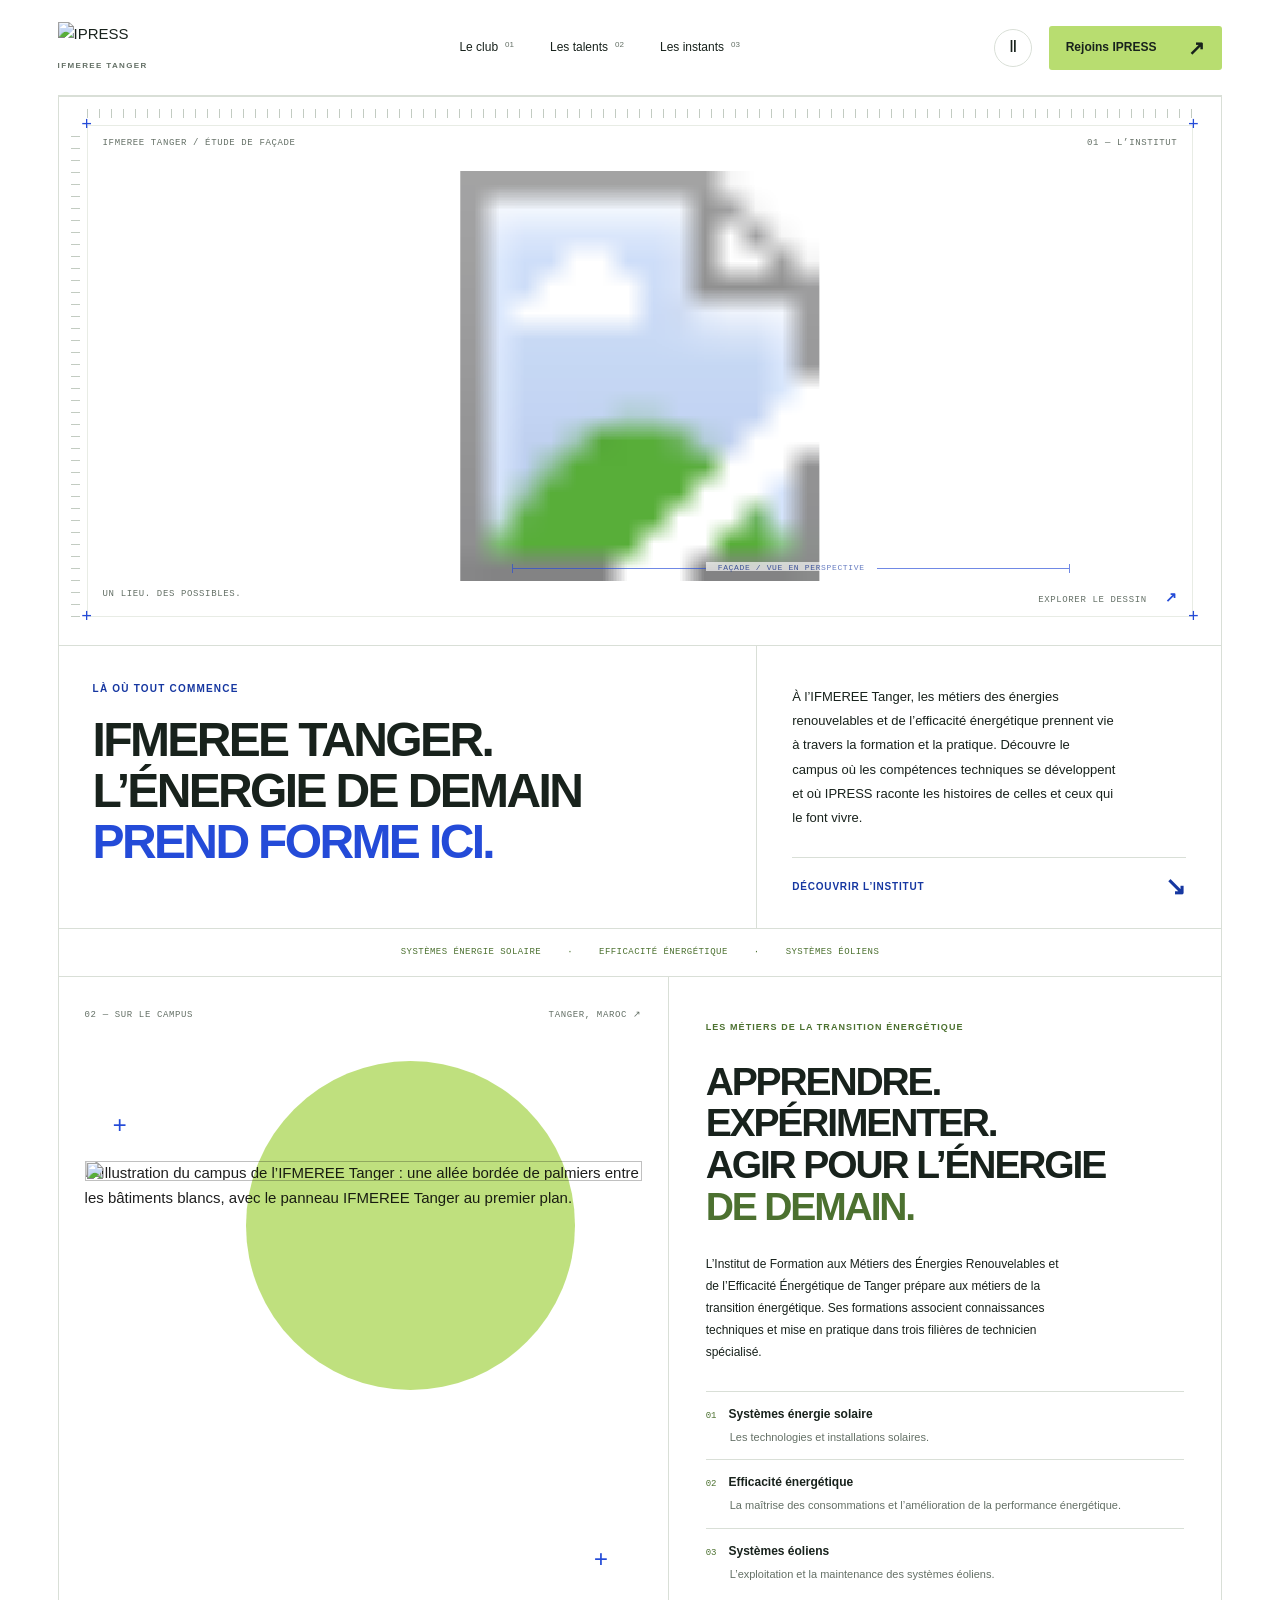
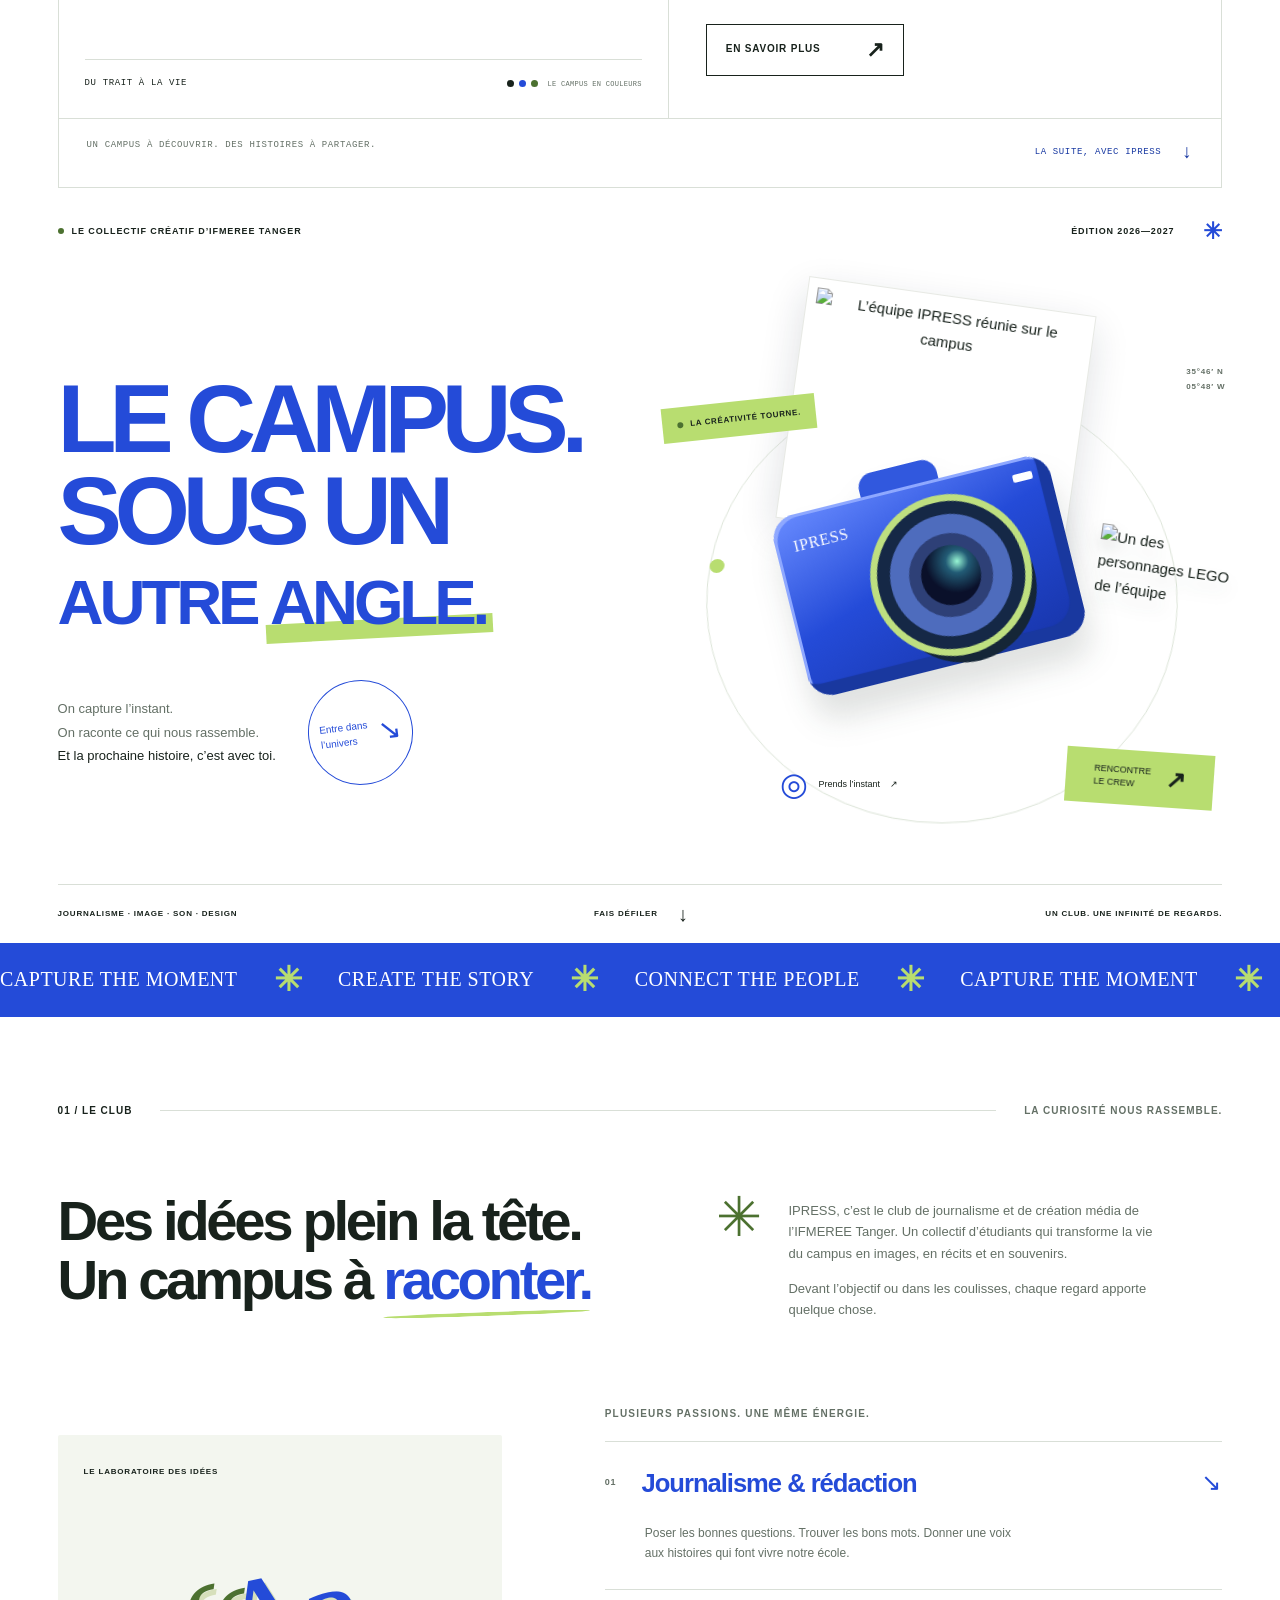
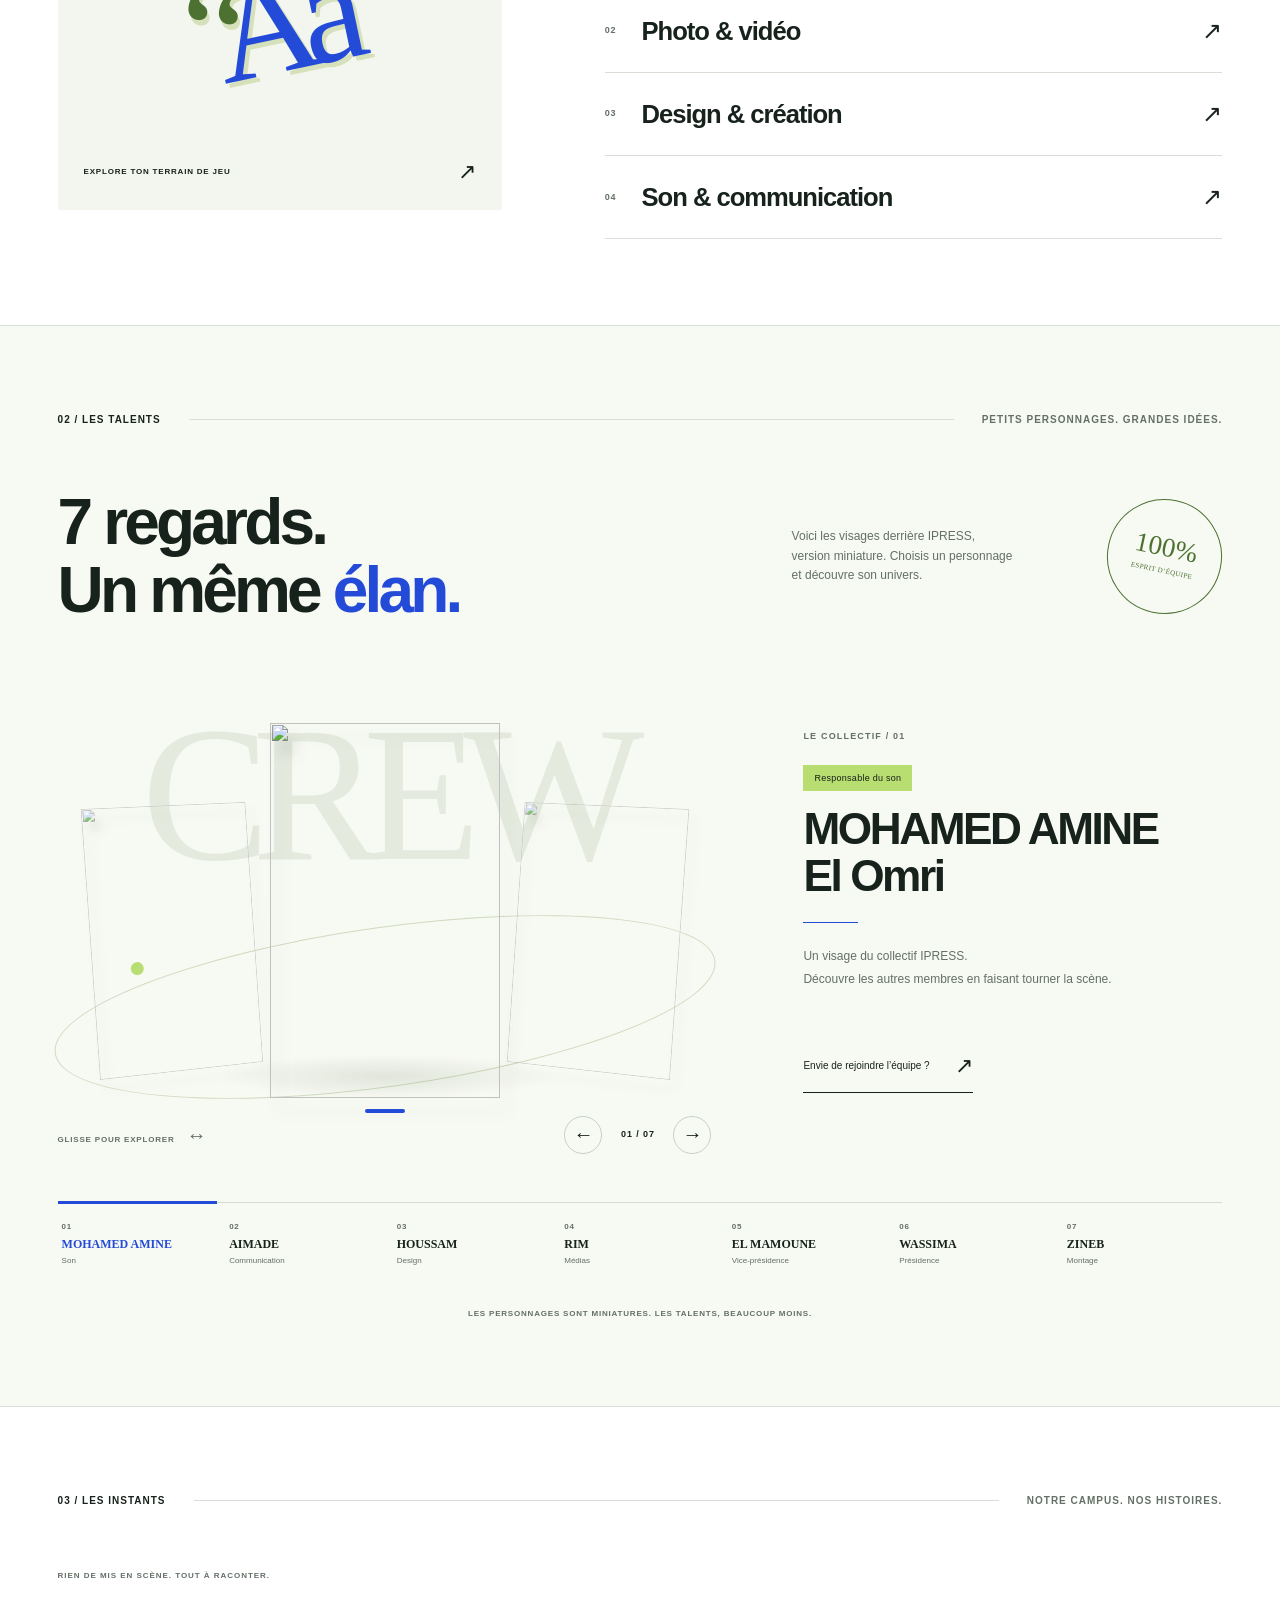
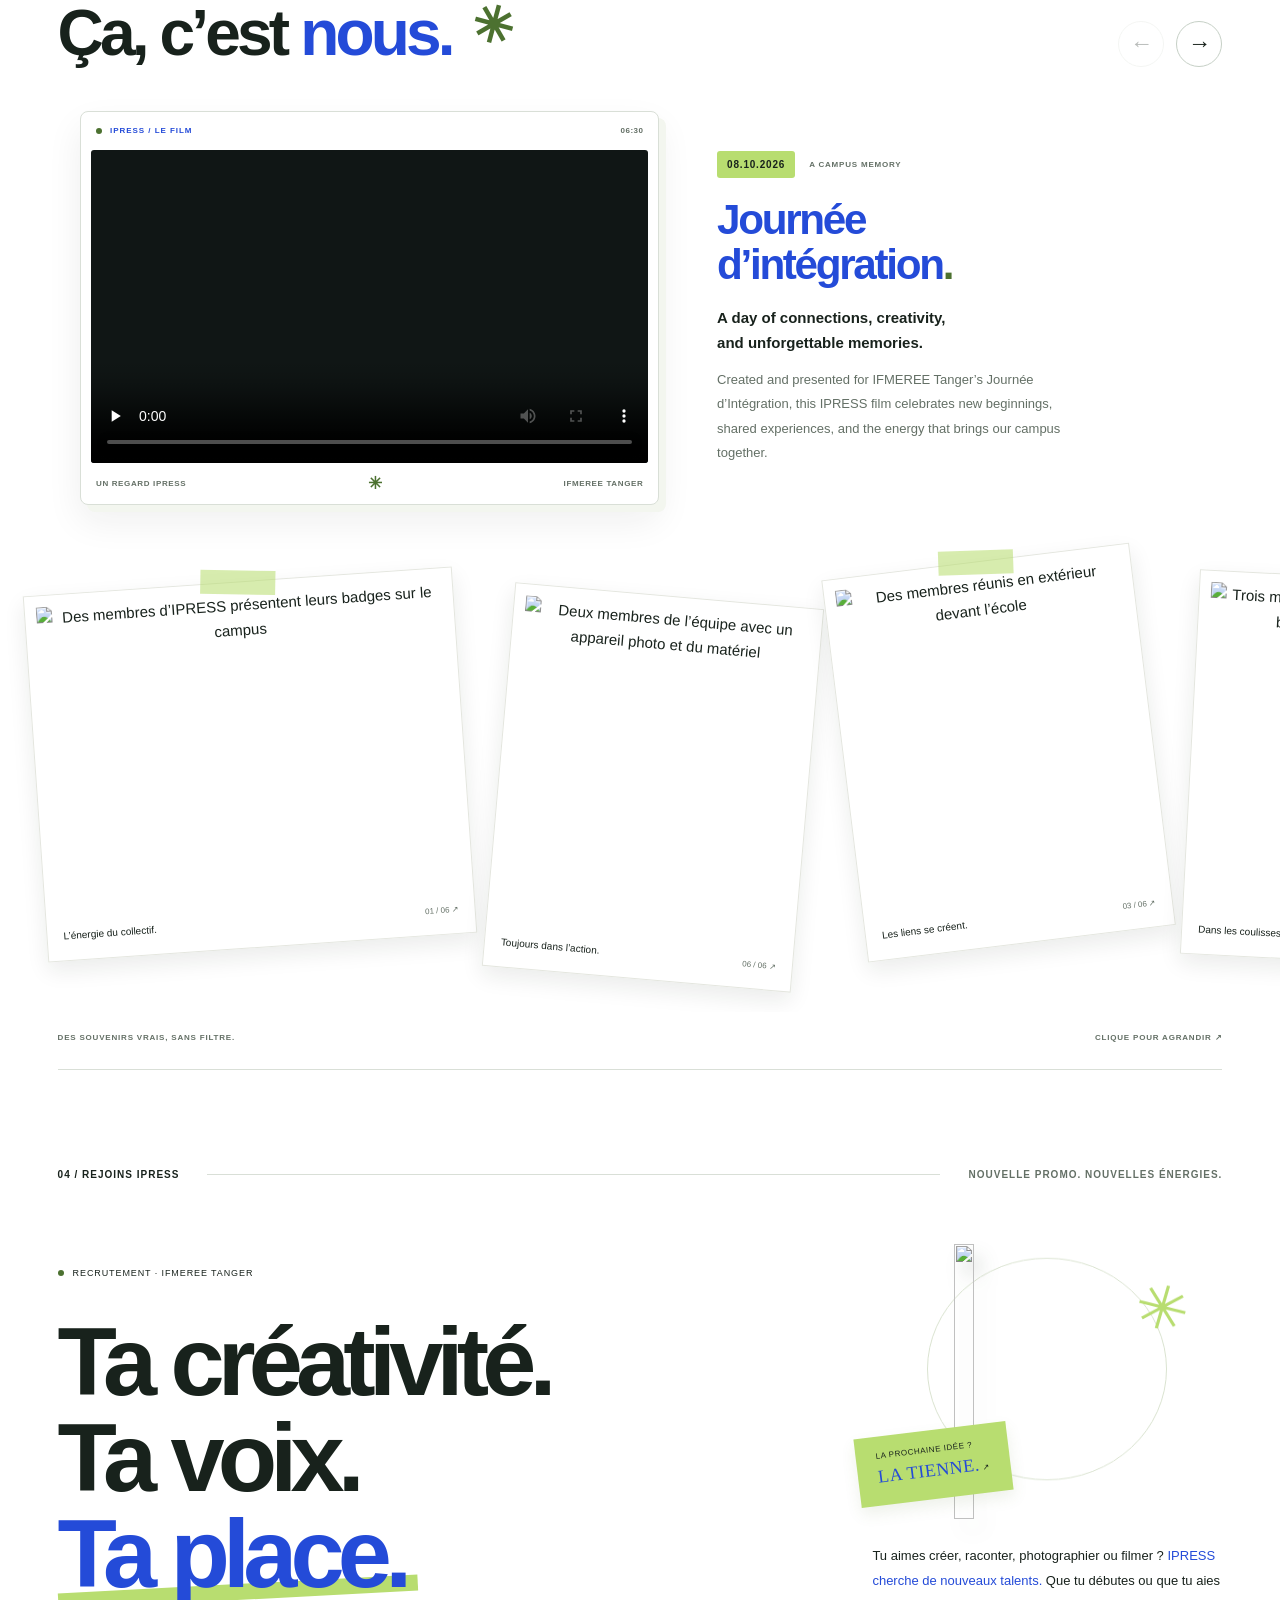
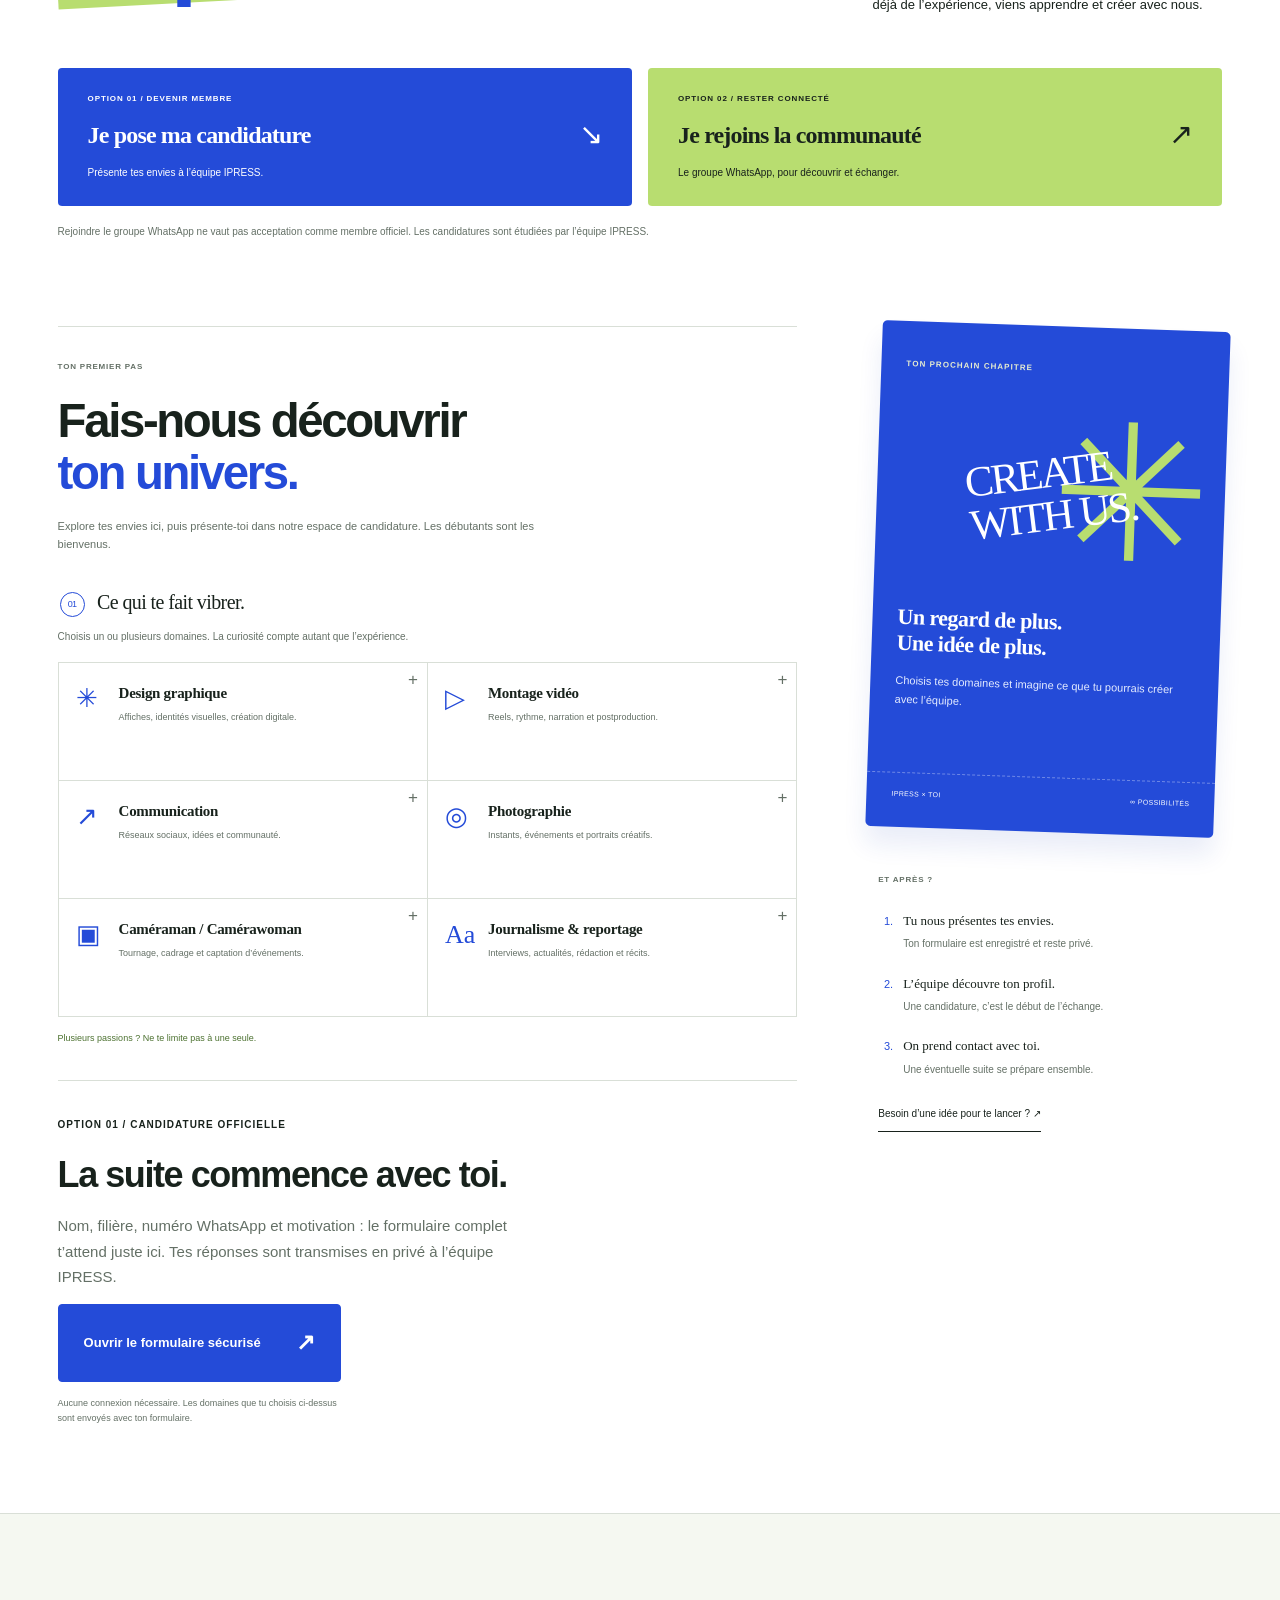
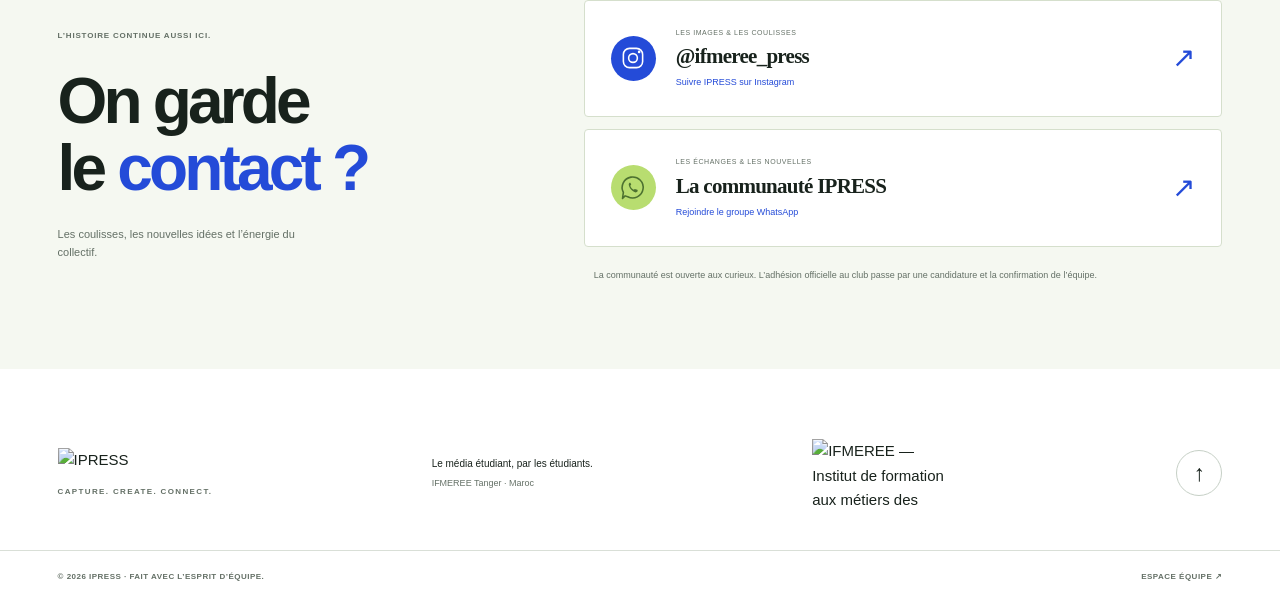
==== index.html @ 2d914810 "Add files via upload" ====
<!doctype html>
<html lang="fr">
<head>
  <meta charset="UTF-8">
  <meta name="viewport" content="width=device-width,initial-scale=1">
  <meta name="theme-color" content="#ffffff">
  <meta name="description" content="Découvre IPRESS à l’IFMEREE Tanger : journalisme, photo, vidéo et design. Rencontre l’équipe et candidate pour rejoindre le club.">
  <meta property="og:title" content="IPRESS — Le campus sous un autre angle">
  <meta property="og:description" content="Des idées, des images et surtout des gens. Entre dans l’univers créatif d’IPRESS à l’IFMEREE Tanger.">
  <meta property="og:type" content="website">
  <meta property="og:image" content="assets/crew.jpg">
  <title>IPRESS — Le campus sous un autre angle</title>
  <link rel="icon" href="favicon.svg" type="image/svg+xml">
  <link rel="preload" href="assets/space-bold.ttf" as="font" type="font/ttf" crossorigin>
  <link rel="preload" href="assets/manrope.ttf" as="font" type="font/ttf" crossorigin>
  <link rel="stylesheet" href="styles.css">
  <link rel="stylesheet" href="recruitment.css">
  <link rel="stylesheet" href="pages.css">
  <link rel="stylesheet" href="media.css">
  <link rel="stylesheet" href="motion.css">
  <link rel="stylesheet" href="ifmeree-intro.css">
  <link rel="preload" href="assets/ifmeree/facade-ink.webp" as="image">
  <script src="app.js" defer></script>
  <script src="media.js" defer></script>
  <script src="recruitment.js" defer></script>
  <script src="application.js" defer></script>
  <script src="motion.js" defer></script>
  <script src="ifmeree-intro.js" defer></script>
  <script type="module" src="scene.js"></script>
</head>
<body>
  <a class="skip-link" href="#main">Aller au contenu</a>
  <div class="reading-progress" aria-hidden="true"></div>
  <header class="header">
    <a class="brand" href="#home" aria-label="IPRESS, accueil"><img src="assets/ipress.png" alt="IPRESS" width="148" height="31"><span>IFMEREE TANGER</span></a>
    <nav class="desktop-nav" aria-label="Navigation principale"><a href="#club">Le club<span>01</span></a><a href="#team">Les talents<span>02</span></a><a href="#moments">Les instants<span>03</span></a></nav>
    <div class="header-actions"><button class="motion-toggle" type="button" aria-pressed="false" aria-label="Réduire les animations" title="Réduire les animations"><span class="pause-icon" aria-hidden="true">Ⅱ</span></button><a class="join-link" href="#join">Rejoins IPRESS <span aria-hidden="true">↗</span></a><button class="menu-toggle" aria-expanded="false" aria-controls="mobile-nav" aria-label="Ouvrir le menu"><span></span><span></span></button></div>
    <nav class="mobile-nav" id="mobile-nav" aria-label="Navigation mobile" hidden><a href="#club">01 / Le club</a><a href="#team">02 / Les talents</a><a href="#moments">03 / Les instants</a><a href="#join">04 / Recrutement ↗</a></nav>
  </header>
  <main id="main">
    <!-- IFMEREE introduction: isolated from the original IPRESS sections. -->
    <div class="ifmeree-intro">
      <section class="ifm-opening" aria-labelledby="ifm-title">
        <div class="ifm-drawing" data-ifm-drawing>
          <div class="ifm-ruler ifm-ruler-top" aria-hidden="true"></div>
          <div class="ifm-ruler ifm-ruler-left" aria-hidden="true"></div>
          <div class="ifm-drawing-meta ifm-technical" aria-hidden="true"><span>IFMEREE TANGER / ÉTUDE DE FAÇADE</span><span>01 — L’INSTITUT</span></div>
          <div class="ifm-facade-wrap">
            <svg class="ifm-facade" viewBox="0 0 1774 887" role="img" aria-labelledby="ifm-facade-title ifm-facade-description">
              <title id="ifm-facade-title">La façade de l’IFMEREE Tanger, dessinée à l’encre</title>
              <desc id="ifm-facade-description">Le bâtiment à bardage horizontal, ses grandes lettres IFMEREE, ses fenêtres et écrans géométriques, avec les bâtiments voisins et la végétation du campus.</desc>
              <defs>
                <mask id="ifm-ink-mask" maskUnits="userSpaceOnUse" x="0" y="0" width="1774" height="887">
                  <rect class="ifm-ink-pass" x="590" y="0" width="1184" height="236" style="--ifm-delay:250ms"/>
                  <rect class="ifm-ink-pass" x="600" y="230" width="1174" height="230" style="--ifm-delay:650ms"/>
                  <rect class="ifm-ink-pass" x="600" y="450" width="1174" height="95" style="--ifm-delay:950ms"/>
                  <rect class="ifm-ink-pass" x="590" y="535" width="1184" height="205" style="--ifm-delay:1150ms"/>
                  <rect class="ifm-ink-pass" x="0" y="0" width="610" height="465" style="--ifm-delay:800ms"/>
                  <rect class="ifm-ink-pass" x="0" y="455" width="610" height="285" style="--ifm-delay:1250ms"/>
                  <rect class="ifm-ink-pass" x="0" y="730" width="1774" height="157" style="--ifm-delay:1550ms"/>
                </mask>
              </defs>
              <g class="ifm-structural-lines" fill="none" stroke="currentColor" stroke-width="1.6" aria-hidden="true">
                <path pathLength="1" d="M0 355L250 367L303 490M308 510L479 456L608 494M593 700L593 616L682 617L682 532L608 522L608 459L629 454L636 233L820 204L820 149L1702 1L1773 74L1773 778L593 700"/>
                <path pathLength="1" d="M820 149L820 193L1702 54L1702 1M1702 54L1707 489L608 522M697 291L1009 257L1009 430L693 450ZM746 286L743 446M794 280L790 443M846 274L843 441M898 269L896 436M953 263L952 434M696 333L1009 300M694 407L1009 388" style="--ifm-delay:180ms"/>
                <path pathLength="1" d="M930 529L1143 522L1143 673L929 668ZM1011 527L1011 671M1077 524L1077 672M930 615L1143 615M1398 514L1484 508L1484 689L1397 684ZM1485 496L1707 487L1712 772L1485 744ZM636 233L693 226L694 448L628 454ZM0 444L192 447L193 612M484 467L553 487L553 615L484 613Z" style="--ifm-delay:400ms"/>
              </g>
              <image class="ifm-ink-image" href="assets/ifmeree/facade-ink.webp" width="1774" height="887" mask="url(#ifm-ink-mask)"/>
            </svg>
          </div>
          <div class="ifm-dimension" aria-hidden="true"><i></i><span>FAÇADE / VUE EN PERSPECTIVE</span><i></i></div>
          <span class="ifm-cross ifm-cross-tl" aria-hidden="true">+</span><span class="ifm-cross ifm-cross-tr" aria-hidden="true">+</span>
          <span class="ifm-cross ifm-cross-bl" aria-hidden="true">+</span><span class="ifm-cross ifm-cross-br" aria-hidden="true">+</span>
          <div class="ifm-pointer" aria-hidden="true"><span class="ifm-guide-x"></span><span class="ifm-guide-y"></span><span class="ifm-pointer-cross"></span><span class="ifm-pointer-readout ifm-technical">X 000 PX · Y 000 PX</span></div>
          <div class="ifm-drawing-foot ifm-technical" aria-hidden="true"><span>UN LIEU. DES POSSIBLES.</span><span class="ifm-pointer-hint">EXPLORER LE DESSIN <b>↗</b></span></div>
        </div>
        <div class="ifm-title-band">
          <div class="ifm-title-cell"><p class="ifm-eyebrow">LÀ OÙ TOUT COMMENCE</p><h2 id="ifm-title">IFMEREE TANGER.<br>L’ÉNERGIE DE DEMAIN<br><span>PREND FORME ICI.</span></h2></div>
          <div class="ifm-introduction"><p>À l’IFMEREE Tanger, les métiers des énergies renouvelables et de l’efficacité énergétique prennent vie à travers la formation et la pratique. Découvre le campus où les compétences techniques se développent et où IPRESS raconte les histoires de celles et ceux qui le font vivre.</p><a class="ifm-discover-link" href="#ifmeree-discover">DÉCOUVRIR L’INSTITUT <span aria-hidden="true">↘</span></a></div>
        </div>
        <div class="ifm-subjects" aria-label="Les domaines de formation"><span>SYSTÈMES ÉNERGIE SOLAIRE</span><i aria-hidden="true">·</i><span>EFFICACITÉ ÉNERGÉTIQUE</span><i aria-hidden="true">·</i><span>SYSTÈMES ÉOLIENS</span></div>
      </section>
      <section class="ifm-discover" id="ifmeree-discover" aria-labelledby="ifm-discover-title">
        <div class="ifm-campus-panel">
          <div class="ifm-panel-top ifm-technical"><span>02 — SUR LE CAMPUS</span><span aria-hidden="true">TANGER, MAROC ↗</span></div>
          <div class="ifm-campus-art" data-ifm-campus>
            <div class="ifm-orbit" aria-hidden="true"></div>
            <div class="ifm-campus-layers">
              <img class="ifm-campus-base" src="assets/ifmeree/campus-color.webp" width="1536" height="1024" loading="lazy" decoding="async" alt="Illustration du campus de l’IFMEREE Tanger : une allée bordée de palmiers entre les bâtiments blancs, avec le panneau IFMEREE Tanger au premier plan.">
              <img class="ifm-campus-color" src="assets/ifmeree/campus-color.webp" width="1536" height="1024" loading="lazy" decoding="async" alt="" aria-hidden="true">
              <img class="ifm-campus-lens" src="assets/ifmeree/campus-color.webp" width="1536" height="1024" loading="lazy" decoding="async" alt="" aria-hidden="true">
            </div>
            <span class="ifm-campus-cross ifm-campus-cross-a" aria-hidden="true">+</span><span class="ifm-campus-cross ifm-campus-cross-b" aria-hidden="true">+</span>
          </div>
          <div class="ifm-campus-caption"><span class="ifm-technical">DU TRAIT À LA VIE</span><span class="ifm-color-key" aria-hidden="true"><i></i><i></i><i></i><span>LE CAMPUS EN COULEURS</span></span></div>
        </div>
        <div class="ifm-editorial">
          <p class="ifm-eyebrow">LES MÉTIERS DE LA TRANSITION ÉNERGÉTIQUE</p>
          <h2 id="ifm-discover-title">APPRENDRE.<br>EXPÉRIMENTER.<br>AGIR POUR L’ÉNERGIE<br><span>DE DEMAIN.</span></h2>
          <p class="ifm-editorial-copy">L’Institut de Formation aux Métiers des Énergies Renouvelables et de l’Efficacité Énergétique de Tanger prépare aux métiers de la transition énergétique. Ses formations associent connaissances techniques et mise en pratique dans trois filières de technicien spécialisé.</p>
          <dl class="ifm-fields">
            <div><dt><span aria-hidden="true">01</span>Systèmes énergie solaire</dt><dd>Les technologies et installations solaires.</dd></div>
            <div><dt><span aria-hidden="true">02</span>Efficacité énergétique</dt><dd>La maîtrise des consommations et l’amélioration de la performance énergétique.</dd></div>
            <div><dt><span aria-hidden="true">03</span>Systèmes éoliens</dt><dd>L’exploitation et la maintenance des systèmes éoliens.</dd></div>
          </dl>
          <a class="ifm-info-link" href="https://ifmeree.ac.ma/" target="_blank" rel="noopener noreferrer" aria-label="En savoir plus sur le site officiel IFMEREE (nouvel onglet)">EN SAVOIR PLUS <span aria-hidden="true">↗</span></a>
        </div>
      </section>
      <div class="ifm-handoff ifm-technical"><span>UN CAMPUS À DÉCOUVRIR. DES HISTOIRES À PARTAGER.</span><a href="#home" aria-label="Entrer dans l’univers IPRESS">LA SUITE, AVEC IPRESS <span aria-hidden="true">↓</span></a></div>
    </div>

    <section class="hero" id="home" aria-labelledby="hero-heading">
      <div class="hero-topline"><span class="eyebrow"><i class="live-dot" aria-hidden="true"></i> LE COLLECTIF CRÉATIF D’IFMEREE TANGER</span><span class="mono hero-edition">ÉDITION 2026—2027 <span class="tiny-star">✳</span></span></div>
      <div class="hero-content">
        <div class="hero-copy"><h1 id="hero-heading"><span>LE CAMPUS.</span><span>SOUS UN</span><span class="angle-line">AUTRE <em>ANGLE.</em></span></h1><div class="hero-bottom"><p>On capture l’instant.<br>On raconte ce qui nous rassemble.<br><strong>Et la prochaine histoire, c’est avec toi.</strong></p><a class="round-link" href="#club" aria-label="Découvrir le club"><span>Entre dans<br>l’univers</span><b aria-hidden="true">↘</b></a></div></div>
        <div class="hero-art" aria-label="Studio créatif IPRESS">
          <div class="orbital-ring" aria-hidden="true"></div>
          <button class="hero-photo hero-photo-back" data-photo="0" aria-label="Ouvrir la photographie de l’équipe"><img src="assets/crew.jpg" alt="L’équipe IPRESS réunie sur le campus" width="1280" height="960" fetchpriority="high"><span class="photo-caption">LES VRAIS GENS. LA VRAIE ÉNERGIE.</span></button>
          <div class="camera-stage" id="camera-stage"><div class="camera-fallback" aria-hidden="true"><div class="camera-bump"></div><div class="camera-body"><span>IPRESS</span><div class="camera-lens"><div></div></div><i></i></div></div><canvas id="camera-canvas" aria-hidden="true"></canvas></div>
          <span class="art-tag tag-record"><i class="live-dot"></i> LA CRÉATIVITÉ TOURNE.</span>
          <a class="hero-character" href="#team" aria-label="Découvrir les sept membres de l’équipe"><img src="assets/rim.webp" alt="Un des personnages LEGO de l’équipe" width="640" height="960"><span>RENCONTRE<br>LE CREW <b>↗</b></span></a>
          <span class="art-coordinate mono" aria-hidden="true">35°46′ N<br>05°48′ W</span>
          <button class="shutter-control" id="shutter" type="button"><span class="shutter-icon" aria-hidden="true">◎</span> Prends l’instant <span aria-hidden="true">↗</span></button>
          <div class="shutter-flash" aria-hidden="true"></div><div class="snapshot-notice" role="status"></div>
        </div>
      </div>
      <div class="hero-foot"><span>JOURNALISME · IMAGE · SON · DESIGN</span><a href="#club">FAIS DÉFILER <span aria-hidden="true">↓</span></a><span>UN CLUB. UNE INFINITÉ DE REGARDS.</span></div>
    </section>
    <div class="ticker" aria-hidden="true"><div class="ticker-track"><span>CAPTURE THE MOMENT <b>✳</b> CREATE THE STORY <b>✳</b> CONNECT THE PEOPLE <b>✳</b></span><span>CAPTURE THE MOMENT <b>✳</b> CREATE THE STORY <b>✳</b> CONNECT THE PEOPLE <b>✳</b></span></div></div>

    <section class="club section-pad" id="club" aria-labelledby="club-title">
      <div class="section-label"><span class="mono">01 / LE CLUB</span><span class="hairline"></span><span class="mono">LA CURIOSITÉ NOUS RASSEMBLE.</span></div>
      <div class="manifesto reveal"><h2 id="club-title">Des idées plein la tête.<br>Un campus à <span class="underlined">raconter.</span></h2><div class="manifesto-aside"><span class="asterisk" aria-hidden="true">✳</span><p>IPRESS, c’est le club de journalisme et de création média de l’IFMEREE Tanger. Un collectif d’étudiants qui transforme la vie du campus en images, en récits et en souvenirs.</p><p>Devant l’objectif ou dans les coulisses, chaque regard apporte quelque chose.</p></div></div>
      <div class="discipline-explorer reveal">
        <div class="discipline-visual" aria-hidden="true"><span class="mono visual-top">LE LABORATOIRE DES IDÉES</span><div class="discipline-art" data-art="0"><div class="type-symbol">Aa<span>“</span></div></div><span class="visual-bottom mono">EXPLORE TON TERRAIN DE JEU <b>↗</b></span></div>
        <div class="disciplines"><p class="small-label">PLUSIEURS PASSIONS. UNE MÊME ÉNERGIE.</p>
          <div class="discipline active"><button aria-expanded="true" aria-controls="discipline-0"><span class="mono">01</span><h3>Journalisme & rédaction</h3><b aria-hidden="true">↗</b></button><div id="discipline-0" class="discipline-description"><p>Poser les bonnes questions. Trouver les bons mots. Donner une voix aux histoires qui font vivre notre école.</p></div></div>
          <div class="discipline"><button aria-expanded="false" aria-controls="discipline-1"><span class="mono">02</span><h3>Photo & vidéo</h3><b aria-hidden="true">↗</b></button><div id="discipline-1" class="discipline-description" hidden><p>Un regard, un cadrage, un déclic. Capter l’énergie des événements et transformer un instant en souvenir.</p><button type="button" class="discipline-original-photo" data-photo="15" aria-label="Agrandir : Deux membres d’IPRESS préparent une captation sur le campus."><img src="assets/photo-video-original.jpg" alt="Deux membres d’IPRESS préparent une captation sur le campus." width="720" height="960" loading="lazy" decoding="async"><span class="media-photo-open" aria-hidden="true">↗</span></button></div></div>
          <div class="discipline"><button aria-expanded="false" aria-controls="discipline-2"><span class="mono">03</span><h3>Design & création</h3><b aria-hidden="true">↗</b></button><div id="discipline-2" class="discipline-description" hidden><p>Faire dialoguer les couleurs, les formes et les idées. Créer une identité visuelle qui raconte déjà quelque chose.</p></div></div>
          <div class="discipline"><button aria-expanded="false" aria-controls="discipline-3"><span class="mono">04</span><h3>Son & communication</h3><b aria-hidden="true">↗</b></button><div id="discipline-3" class="discipline-description" hidden><p>Faire entendre les voix, donner du rythme aux contenus et faire circuler les idées pour rassembler le campus.</p><button type="button" class="discipline-original-photo" data-photo="14" aria-label="Agrandir : Un membre du club travaille à la régie son devant la console et l’ordinateur."><img src="assets/sound-communication-original.jpg" alt="Un membre du club travaille à la régie son devant la console et l’ordinateur." width="1536" height="2048" loading="lazy" decoding="async"><span class="media-photo-open" aria-hidden="true">↗</span></button></div></div>
        </div>
      </div>
    </section>

    <section class="team section-pad" id="team" aria-labelledby="team-title">
      <div class="section-label"><span class="mono">02 / LES TALENTS</span><span class="hairline"></span><span class="mono">PETITS PERSONNAGES. GRANDES IDÉES.</span></div>
      <div class="team-heading reveal"><h2 id="team-title">7 regards.<br>Un même <em>élan.</em></h2><p>Voici les visages derrière IPRESS,<br>version miniature. Choisis un personnage<br>et découvre son univers.</p><span class="team-stamp" aria-hidden="true">100%<br><small>ESPRIT D’ÉQUIPE</small></span></div>
      <div class="team-experience">
        <div class="team-stage" tabindex="0" role="region" aria-label="Scène de l’équipe. Utilisez les flèches gauche et droite pour changer de membre.">
          <span class="stage-word" aria-hidden="true">CREW</span><div class="stage-orbit" aria-hidden="true"></div><div class="stage-floor" aria-hidden="true"></div>
          <div class="characters" id="characters"></div>
          <div class="stage-bottom"><span class="mono">GLISSE POUR EXPLORER <span aria-hidden="true">↔</span></span><div class="team-arrows"><button id="team-prev" class="circle-button" aria-label="Membre précédent">←</button><span class="mono" id="team-counter">01 / 07</span><button id="team-next" class="circle-button" aria-label="Membre suivant">→</button></div></div>
        </div>
        <div class="member-profile" aria-live="polite" aria-atomic="true"><div class="member-index mono">LE COLLECTIF / <span id="member-number">01</span></div><span id="member-role" class="role-label">Responsable du son</span><h3 id="member-name">MOHAMED AMINE<br>El Omri</h3><div class="profile-line"></div><p class="member-intro">Un visage du collectif IPRESS.<br>Découvre les autres membres en faisant tourner la scène.</p><a href="#apply" class="text-link">Envie de rejoindre l’équipe ? <span aria-hidden="true">↗</span></a></div>
      </div>
      <div class="crew-selector" id="crew-selector" role="group" aria-label="Choisir un membre"></div>
      <p class="team-note mono">LES PERSONNAGES SONT MINIATURES. LES TALENTS, BEAUCOUP MOINS.</p>
      <noscript><p>MOHAMED AMINE El Omri — Son · AIMADE Oukessou — Communication · HOUSSAM Assaoui — Design · RIM Ammerti — Médias · EL MAMOUNE Beneladem — Vice-président · WASSIMA El Fakir — Présidente · ZINEB El Kenz — Montage.</p></noscript>
    </section>

    <section class="moments section-pad" id="moments" aria-labelledby="moments-title">
      <div class="section-label"><span class="mono">03 / LES INSTANTS</span><span class="hairline"></span><span class="mono">NOTRE CAMPUS. NOS HISTOIRES.</span></div>
      <div class="moments-heading reveal"><div><p class="small-label">RIEN DE MIS EN SCÈNE. TOUT À RACONTER.</p><h2 id="moments-title">Ça, c’est <em>nous.</em><span class="little-star" aria-hidden="true">✳</span></h2></div><div class="gallery-navigation"><button class="circle-button" id="gallery-prev" aria-label="Photos précédentes">←</button><button class="circle-button" id="gallery-next" aria-label="Photos suivantes">→</button></div></div>
      <article class="ipress-film reveal" aria-labelledby="ipress-film-title">
        <div class="ipress-film-frame">
          <div class="ipress-film-topline mono"><span><i aria-hidden="true"></i> IPRESS / LE FILM</span><span>06:30</span></div>
          <video controls playsinline preload="none" poster="assets/ipress-film-poster.jpg" width="1024" height="576" aria-label="Vidéo des rencontres et activités IPRESS" aria-describedby="ipress-film-description"><source src="assets/ipress-film.mp4" type="video/mp4"><a href="assets/ipress-film.mp4">Lire la vidéo IPRESS</a></video>
          <div class="ipress-film-credit mono"><span>UN REGARD IPRESS</span><span aria-hidden="true">✳</span><span>IFMEREE TANGER</span></div>
        </div>
        <div class="ipress-film-copy">
          <div class="ipress-film-meta"><time datetime="2026-10-08">08.10.2026</time><span class="mono" lang="en">A CAMPUS MEMORY</span></div>
          <h3 id="ipress-film-title">Journée<br>d’intégration<span aria-hidden="true">.</span></h3>
          <p class="ipress-film-intro" lang="en">A day of connections, creativity,<br class="ipress-film-break"> and unforgettable memories.</p>
          <p class="ipress-film-description" id="ipress-film-description" lang="en">Created and presented for IFMEREE Tanger’s Journée d’Intégration, this IPRESS film celebrates new beginnings, shared experiences, and the energy that brings our campus together.</p>
        </div>
      </article>
      <div class="photo-wall" id="photo-wall" tabindex="0" role="region" aria-label="Galerie de photographies. Faites défiler horizontalement.">
        <button class="memory memory-landscape" data-photo="0"><span class="tape" aria-hidden="true"></span><img src="assets/crew.jpg" alt="Des membres d’IPRESS présentent leurs badges sur le campus" width="1280" height="960" loading="lazy"><span class="memory-caption"><b>L’énergie du collectif.</b><span>01 / 06 ↗</span></span></button>
        <button class="memory memory-portrait" data-photo="5"><img src="assets/action.jpg" alt="Deux membres de l’équipe avec un appareil photo et du matériel" width="720" height="960" loading="lazy"><span class="memory-caption"><b>Toujours dans l’action.</b><span>06 / 06 ↗</span></span></button>
        <button class="memory memory-portrait" data-photo="2"><span class="tape" aria-hidden="true"></span><img src="assets/together.jpg" alt="Des membres réunis en extérieur devant l’école" width="720" height="960" loading="lazy"><span class="memory-caption"><b>Les liens se créent.</b><span>03 / 06 ↗</span></span></button>
        <button class="memory memory-portrait" data-photo="3"><img src="assets/badges.jpg" alt="Trois membres IPRESS montrent leurs badges et leur matériel" width="720" height="960" loading="lazy"><span class="memory-caption"><b>Dans les coulisses.</b><span>04 / 06 ↗</span></span></button>
        <button class="memory memory-portrait" data-photo="4"><span class="tape" aria-hidden="true"></span><img src="assets/welcome.jpg" alt="Le groupe réuni autour d’une table sur le campus" width="720" height="960" loading="lazy"><span class="memory-caption"><b>Le plaisir d’être ensemble.</b><span>05 / 06 ↗</span></span></button>
        <button class="memory memory-portrait" data-photo="1"><img src="assets/campus.jpg" alt="Grande photographie de groupe devant l’entrée de l’IFMEREE" width="1536" height="2048" loading="lazy"><span class="memory-caption"><b>Un campus qui rassemble.</b><span>02 / 06 ↗</span></span></button>
        <button type="button" class="memory memory-portrait media-memory" data-photo="6" aria-label="Agrandir : Des étudiants échangent en petits groupes autour de tables."><span class="tape" aria-hidden="true"></span><img src="assets/event-01.jpg" alt="Des étudiants échangent en petits groupes autour de tables." width="900" height="1600" loading="lazy" decoding="async"><span class="memory-caption"><b>Des étudiants échangent en petits groupes autour de tables.</b><span aria-hidden="true">↗</span></span></button>
        <button type="button" class="memory memory-portrait media-memory" data-photo="7" aria-label="Agrandir : Présentation devant les étudiants dans l’amphithéâtre."><img src="assets/event-02.jpg" alt="Présentation devant les étudiants dans l’amphithéâtre." width="1600" height="1600" loading="lazy" decoding="async"><span class="memory-caption"><b>Présentation devant les étudiants dans l’amphithéâtre.</b><span aria-hidden="true">↗</span></span></button>
        <button type="button" class="memory memory-portrait media-memory" data-photo="8" aria-label="Agrandir : Échange entre étudiants autour d’une table."><span class="tape" aria-hidden="true"></span><img src="assets/event-03.jpg" alt="Échange entre étudiants autour d’une table." width="960" height="1280" loading="lazy" decoding="async"><span class="memory-caption"><b>Échange entre étudiants autour d’une table.</b><span aria-hidden="true">↗</span></span></button>
        <button type="button" class="memory memory-portrait media-memory" data-photo="9" aria-label="Agrandir : Des participants suivent une présentation dans l’amphithéâtre."><img src="assets/event-04.jpg" alt="Des participants suivent une présentation dans l’amphithéâtre." width="960" height="960" loading="lazy" decoding="async"><span class="memory-caption"><b>Des participants suivent une présentation dans l’amphithéâtre.</b><span aria-hidden="true">↗</span></span></button>
        <button type="button" class="memory memory-landscape media-memory" data-photo="10" aria-label="Agrandir : Les étudiants réunis dans l’amphithéâtre."><span class="tape" aria-hidden="true"></span><img src="assets/event-05.jpg" alt="Les étudiants réunis dans l’amphithéâtre." width="1280" height="960" loading="lazy" decoding="async"><span class="memory-caption"><b>Les étudiants réunis dans l’amphithéâtre.</b><span aria-hidden="true">↗</span></span></button>
        <button type="button" class="memory memory-portrait media-memory" data-photo="11" aria-label="Agrandir : Une participante prend la parole avec un microphone."><img src="assets/event-06.jpg" alt="Une participante prend la parole avec un microphone." width="960" height="1280" loading="lazy" decoding="async"><span class="memory-caption"><b>Une participante prend la parole avec un microphone.</b><span aria-hidden="true">↗</span></span></button>
        <button type="button" class="memory memory-landscape media-memory" data-photo="12" aria-label="Agrandir : Cinq membres du collectif réunis lors d’un événement."><span class="tape" aria-hidden="true"></span><img src="assets/event-07.jpg" alt="Cinq membres du collectif réunis lors d’un événement." width="1280" height="960" loading="lazy" decoding="async"><span class="memory-caption"><b>Cinq membres du collectif réunis lors d’un événement.</b><span aria-hidden="true">↗</span></span></button>
        <button type="button" class="memory memory-portrait media-memory" data-photo="13" aria-label="Agrandir : Une étudiante écrit au tableau."><img src="assets/event-08.jpg" alt="Une étudiante écrit au tableau." width="960" height="1280" loading="lazy" decoding="async"><span class="memory-caption"><b>Une étudiante écrit au tableau.</b><span aria-hidden="true">↗</span></span></button>
      </div>
      <div class="gallery-foot mono"><span>DES SOUVENIRS VRAIS, SANS FILTRE.</span><span>CLIQUE POUR AGRANDIR <span aria-hidden="true">↗</span></span></div>
    </section>

    <section class="recruitment section-pad" id="join" aria-labelledby="join-title">
      <div class="section-label"><span class="mono">04 / REJOINS IPRESS</span><span class="hairline"></span><span class="mono">NOUVELLE PROMO. NOUVELLES ÉNERGIES.</span></div>
      <div class="recruitment-hero reveal"><div><span class="recruitment-kicker"><i class="live-dot" aria-hidden="true"></i> RECRUTEMENT · IFMEREE TANGER</span><h2 id="join-title">Ta créativité.<br>Ta voix.<br><em>Ta place.</em></h2></div><div class="recruitment-invitation"><div class="welcome-character" aria-hidden="true"><span class="welcome-orbit"></span><img src="assets/houssam.webp" alt="" width="650" height="960" loading="lazy"><span class="welcome-note">LA PROCHAINE IDÉE ?<br><strong>LA TIENNE.</strong> ↗</span></div><p>Tu aimes créer, raconter, photographier ou filmer ? <strong>IPRESS cherche de nouveaux talents.</strong> Que tu débutes ou que tu aies déjà de l’expérience, viens apprendre et créer avec nous.</p></div></div>
      <div class="recruitment-paths reveal"><a class="path-primary" href="#apply"><span class="mono">OPTION 01 / DEVENIR MEMBRE</span><strong>Je pose ma candidature <b aria-hidden="true">↘</b></strong><small>Présente tes envies à l’équipe IPRESS.</small></a><a class="path-community" href="https://chat.whatsapp.com/GarYt66WwYnEFJseaH64WM?s=cl&amp;p=a&amp;mlu=4&amp;ilr=4" target="_blank" rel="noopener noreferrer"><span class="mono">OPTION 02 / RESTER CONNECTÉ</span><strong>Je rejoins la communauté <b aria-hidden="true">↗</b></strong><small>Le groupe WhatsApp, pour découvrir et échanger.</small></a></div>
      <p class="community-clarification">Rejoindre le groupe WhatsApp ne vaut pas acceptation comme membre officiel. Les candidatures sont étudiées par l’équipe IPRESS.</p>
      <div class="application-layout" id="apply"><div class="application-form-panel"><div class="form-heading"><span class="mono">TON PREMIER PAS</span><h3>Fais-nous découvrir<br><em>ton univers.</em></h3><p>Explore tes envies ici, puis présente-toi dans notre espace de candidature. Les débutants sont les bienvenus.</p></div>
<div id="interest-explorer"><fieldset class="creative-fields" aria-describedby="selection-feedback"><legend><span class="step-number">01</span> Ce qui te fait vibrer. </legend><p>Choisis un ou plusieurs domaines. La curiosité compte autant que l’expérience.</p><div class="creative-fields-grid">
            <label class="creative-choice"><input type="checkbox" name="interests" value="design"><span class="choice-symbol" aria-hidden="true">✳</span><span class="choice-content"><strong>Design graphique</strong><small>Affiches, identités visuelles, création digitale.</small></span><span class="choice-check" aria-hidden="true">+</span></label>
            <label class="creative-choice"><input type="checkbox" name="interests" value="editing"><span class="choice-symbol" aria-hidden="true">▷</span><span class="choice-content"><strong>Montage vidéo</strong><small>Reels, rythme, narration et postproduction.</small></span><span class="choice-check" aria-hidden="true">+</span></label>
            <label class="creative-choice"><input type="checkbox" name="interests" value="communication"><span class="choice-symbol" aria-hidden="true">↗</span><span class="choice-content"><strong>Communication</strong><small>Réseaux sociaux, idées et communauté.</small></span><span class="choice-check" aria-hidden="true">+</span></label>
            <label class="creative-choice"><input type="checkbox" name="interests" value="photography"><span class="choice-symbol" aria-hidden="true">◎</span><span class="choice-content"><strong>Photographie</strong><small>Instants, événements et portraits créatifs.</small></span><span class="choice-check" aria-hidden="true">+</span></label>
            <label class="creative-choice"><input type="checkbox" name="interests" value="camera"><span class="choice-symbol" aria-hidden="true">▣</span><span class="choice-content"><strong>Caméraman / Camérawoman</strong><small>Tournage, cadrage et captation d’événements.</small></span><span class="choice-check" aria-hidden="true">+</span></label>
            <label class="creative-choice"><input type="checkbox" name="interests" value="journalism"><span class="choice-symbol" aria-hidden="true">Aa</span><span class="choice-content"><strong>Journalisme & reportage</strong><small>Interviews, actualités, rédaction et récits.</small></span><span class="choice-check" aria-hidden="true">+</span></label>
          </div><p class="selection-feedback" id="selection-feedback" aria-live="polite">Plusieurs passions ? Ne te limite pas à une seule.</p></fieldset></div>
<div class="pages-application-handoff" id="candidature">
<span class="mono">OPTION 01 / CANDIDATURE OFFICIELLE</span><h4>La suite commence avec toi.</h4><p>Nom, filière, numéro WhatsApp et motivation : le formulaire complet t’attend juste ici. Tes réponses sont transmises en privé à l’équipe IPRESS.</p><button class="primary-button" type="button" id="open-application-form" aria-expanded="false" aria-controls="application-form">Ouvrir le formulaire sécurisé <span aria-hidden="true">↗</span></button><p class="field-hint">Aucune connexion nécessaire. Les domaines que tu choisis ci-dessus sont envoyés avec ton formulaire.</p>
<form class="application-form" id="application-form" data-access-key="445474e0-ca15-44ec-9a03-ffff786ab2e2" novalidate hidden>
<div class="form-grid">
<div class="field"><label for="app-name">Nom complet <span class="required-star">*</span></label><input id="app-name" name="name" type="text" autocomplete="name" maxlength="120" required><p class="field-error" id="err-name" aria-live="polite"></p></div>
<div class="field"><label for="app-track">Filière et année <span class="required-star">*</span></label><input id="app-track" name="filiere" type="text" maxlength="120" placeholder="Ex. SES102, 1re année" required><p class="field-error" id="err-track" aria-live="polite"></p></div>
<div class="field"><label for="app-whatsapp">Numéro WhatsApp <span class="required-star">*</span></label><input id="app-whatsapp" name="whatsapp" type="tel" inputmode="tel" autocomplete="tel" maxlength="30" placeholder="+212 6 00 00 00 00" required><p class="field-error" id="err-whatsapp" aria-live="polite"></p></div>
<div class="field"><label for="app-email">E-mail <span class="optional">FACULTATIF</span></label><input id="app-email" name="email" type="email" autocomplete="email" maxlength="160"><p class="field-error" id="err-email" aria-live="polite"></p></div>
</div>
<div class="field field-full"><label for="app-motivation">Ta motivation <span class="required-star">*</span></label><textarea id="app-motivation" name="motivation" rows="6" maxlength="1500" placeholder="Pourquoi IPRESS ? Qu’aimerais-tu y créer ou apprendre ?" required></textarea><p class="field-hint">Quelques lignes suffisent. Les débutants sont les bienvenus.</p><p class="field-error" id="err-motivation" aria-live="polite"></p></div>
<div class="hp-field" aria-hidden="true"><label>Ne pas remplir <input type="checkbox" name="botcheck" tabindex="-1" autocomplete="off"></label></div>
<div class="form-footer"><label class="consent-field"><input type="checkbox" name="consent" id="app-consent" required><span>J’accepte que ces informations soient transmises à l’équipe IPRESS pour étudier ma candidature. <b>*</b></span></label><p class="field-error" id="err-consent" aria-live="polite"></p>
<button class="primary-button" type="submit" id="app-submit"><span class="submit-label" style="font-size:inherit">Envoyer ma candidature</span> <span aria-hidden="true">↗</span></button><p class="form-status" id="form-status" role="status" aria-live="polite"></p></div>
</form>
</div>
</div><aside class="application-aside"><div class="creative-pass"><span class="mono">TON PROCHAIN CHAPITRE</span><div class="pass-art" aria-hidden="true"><span class="pass-spark">✳</span><span class="pass-word">CREATE<br>WITH US.</span></div><strong id="pass-title">Un regard de plus.<br>Une idée de plus.</strong><p id="pass-description">Choisis tes domaines et imagine ce que tu pourrais créer avec l’équipe.</p><div class="pass-bottom"><span>IPRESS × TOI</span><span id="pass-count">∞ POSSIBILITÉS</span></div></div><div class="application-next"><span class="mono">ET APRÈS ?</span><ol><li><strong>Tu nous présentes tes envies.</strong><span>Ton formulaire est enregistré et reste privé.</span></li><li><strong>L’équipe découvre ton profil.</strong><span>Une candidature, c’est le début de l’échange.</span></li><li><strong>On prend contact avec toi.</strong><span>Une éventuelle suite se prépare ensemble.</span></li></ol><button class="text-link" id="open-join" type="button">Besoin d’une idée pour te lancer ? ↗</button></div></aside></div>
    </section>
    <section class="community-section section-pad" id="community" aria-labelledby="community-title"><div class="community-heading"><span class="mono">L’HISTOIRE CONTINUE AUSSI ICI.</span><h2 id="community-title">On garde<br>le <em>contact ?</em></h2><p>Les coulisses, les nouvelles idées et l’énergie du collectif.</p></div><div class="social-portals"><a class="social-portal instagram-portal" href="https://www.instagram.com/ifmeree_press?dlrf=NndvZWU3cWVvNzVv" target="_blank" rel="noopener noreferrer"><span class="social-icon" aria-hidden="true"><svg viewBox="0 0 32 32" fill="none"><rect x="5" y="5" width="22" height="22" rx="7" stroke="currentColor" stroke-width="1.8"/><circle cx="16" cy="16" r="5" stroke="currentColor" stroke-width="1.8"/><circle cx="23" cy="9" r="1.5" fill="currentColor"/></svg></span><span><small>LES IMAGES & LES COULISSES</small><strong>@ifmeree_press</strong><em>Suivre IPRESS sur Instagram</em></span><b aria-hidden="true">↗</b></a><a class="social-portal whatsapp-portal" href="https://chat.whatsapp.com/GarYt66WwYnEFJseaH64WM?s=cl&amp;p=a&amp;mlu=4&amp;ilr=4" target="_blank" rel="noopener noreferrer"><span class="social-icon" aria-hidden="true"><svg viewBox="0 0 32 32" fill="none"><path d="M7 25 4 28l1-7a12 12 0 1 1 5 5Z" stroke="currentColor" stroke-width="1.8" stroke-linejoin="round"/><path d="M12 10c-3 2 2 10 7 11 2 0 3-2 2-3l-3-1-1 1c-2-1-4-3-4-5l1-1-1-2Z" fill="currentColor"/></svg></span><span><small>LES ÉCHANGES & LES NOUVELLES</small><strong>La communauté IPRESS</strong><em>Rejoindre le groupe WhatsApp</em></span><b aria-hidden="true">↗</b></a><p class="social-note">La communauté est ouverte aux curieux. L’adhésion officielle au club passe par une candidature et la confirmation de l’équipe.</p></div></section>
  </main>
  <footer><div class="footer-top"><a class="brand" href="#home" aria-label="Retour en haut"><img src="assets/ipress.png" alt="IPRESS" width="148" height="31"><span>CAPTURE. CREATE. CONNECT.</span></a><p>Le média étudiant, par les étudiants.<br><span>IFMEREE Tanger · Maroc</span></p><img class="school-logo" src="assets/ifmeree.jpg" alt="IFMEREE — Institut de formation aux métiers des énergies renouvelables et de l’efficacité énergétique" width="1310" height="626"><a class="back-top circle-button" href="#home" aria-label="Retour en haut">↑</a></div><div class="footer-bottom mono"><span>© 2026 IPRESS · FAIT AVEC L’ESPRIT D’ÉQUIPE.</span><a href="https://ipress-universe.briny-tern-7089.chatgpt.site/administration" target="_blank" rel="noopener noreferrer">ESPACE ÉQUIPE ↗</a></div></footer>

  <dialog class="lightbox" id="lightbox" aria-labelledby="lightbox-caption"><div class="lightbox-top"><span class="mono" id="lightbox-counter">01 / 06</span><button class="close-button" data-close="lightbox" aria-label="Fermer la photographie">✕</button></div><div class="lightbox-image"><button class="lightbox-arrow" id="photo-prev" aria-label="Photographie précédente">←</button><img id="lightbox-image" src="assets/crew.jpg" alt=""><button class="lightbox-arrow" id="photo-next" aria-label="Photographie suivante">→</button></div><div class="lightbox-bottom"><p id="lightbox-caption">L’énergie du collectif.</p><span class="mono">PHOTO ORIGINALE · IPRESS</span></div></dialog>
  <dialog class="join-dialog" id="join-dialog" aria-labelledby="join-dialog-title"><button class="close-button" data-close="join-dialog" aria-label="Fermer">✕</button><span class="mono">TON PREMIER PAS DANS L’UNIVERS IPRESS</span><h2 id="join-dialog-title">Qu’est-ce qui<br>te fait <em>vibrer ?</em></h2><p>Choisis une envie. On te propose une première idée à explorer.</p><div class="interest-options" role="group" aria-label="Choisis ta passion"><button data-interest="0" aria-pressed="true">Écrire</button><button data-interest="1" aria-pressed="false">Photographier</button><button data-interest="2" aria-pressed="false">Filmer</button><button data-interest="3" aria-pressed="false">Designer</button><button data-interest="4" aria-pressed="false">Créer du son</button><button data-interest="5" aria-pressed="false">Communiquer</button></div><div class="mission" aria-live="polite"><span class="small-label">UNE IDÉE POUR TE LANCER</span><h3 id="mission-title">Raconte une première impression.</h3><p id="mission-description">En cinq lignes, raconte un détail de ta première journée à l’IFMEREE. Le lieu, une rencontre, une surprise : ton point de vue suffit.</p></div><button class="primary-button" id="copy-intro">Copier mon message de présentation <span aria-hidden="true">↗</span></button><p class="join-instructions">Ce message est une prise de contact. Pour candidater officiellement, utilise le formulaire de recrutement ; lui seul enregistre ta demande dans l’espace de candidature IPRESS.</p><p class="copy-status" id="copy-status" role="status"></p></dialog>
</body>
</html>
---- styles.css ----
@font-face{font-family:Space;src:url('assets/space-bold.ttf') format('truetype');font-weight:700;font-style:normal;font-display:swap}
@font-face{font-family:Manrope;src:url('assets/manrope.ttf') format('truetype');font-weight:400;font-style:normal;font-display:swap}
:root{--blue:#244bd8;--blue-dark:#1637a1;--ink:#18221c;--green:#b8dd70;--green-dark:#4c7130;--paper:#fff;--muted:#647066;--line:#d9dfd7;--pale:#f3f6ef;--pad:clamp(22px,4.5vw,84px);--ease:cubic-bezier(.2,.7,.2,1)}
*{box-sizing:border-box}html{scroll-behavior:smooth;scroll-padding-top:105px}body{margin:0;background:var(--paper);color:var(--ink);font-family:Manrope,Arial,sans-serif;font-size:15px;line-height:1.65;-webkit-font-smoothing:antialiased}body.modal-open{overflow:hidden}button,a{-webkit-tap-highlight-color:transparent}button,input{font:inherit}button{cursor:pointer;color:inherit}a{color:inherit;text-decoration:none}button{border:0;background:none}img{display:block;max-width:100%;height:auto}button:focus-visible,a:focus-visible,[tabindex]:focus-visible{outline:3px solid var(--blue);outline-offset:6px}::selection{background:var(--green);color:var(--blue)}h1,h2,h3,p{margin:0}h1,h2,h3{font-family:Space,Arial,sans-serif;font-weight:700}h2{font-size:clamp(44px,5vw,78px);line-height:1.05;letter-spacing:-.06em}h2 em{font-style:normal;color:var(--blue)}.mono,.eyebrow,.small-label{font-family:Arial,sans-serif;font-size:10px;font-weight:600;letter-spacing:.1em;line-height:1.5}.small-label{font-size:10px;letter-spacing:.12em}.section-pad{padding:86px var(--pad)}.section-label{display:flex;align-items:center;gap:28px;margin-bottom:62px}.section-label>.mono:first-child{flex:none}.hairline{height:1px;background:var(--line);flex:1}.section-label>.mono:last-child{text-align:right;color:var(--muted)}.circle-button{display:grid;place-items:center;border:1px solid #c6d0c6;width:46px;height:46px;border-radius:50%;font-size:23px;transition:background .25s,color .25s,transform .25s}.circle-button:hover{background:var(--blue);border-color:var(--blue);color:white;transform:translateY(-2px)}.primary-button{background:var(--blue);color:#fff;border:1px solid var(--blue);padding:19px 25px;display:flex;justify-content:space-between;align-items:center;gap:35px;font-size:13px;font-weight:bold;border-radius:4px;transition:background .25s,transform .25s}.primary-button:hover{background:var(--blue-dark);transform:translateY(-3px)}.primary-button span{font-size:23px}.text-link{display:inline-flex;gap:30px;align-items:center;border-bottom:1px solid var(--ink);padding:8px 0;font-size:12px}.text-link span{font-size:22px}.skip-link{position:fixed;z-index:100;top:8px;left:8px;background:var(--blue);color:white;padding:12px;transform:translateY(-150%)}.skip-link:focus{transform:none}.reading-progress{position:fixed;top:0;left:0;width:100%;height:3px;background:var(--blue);z-index:60;transform:scaleX(0);transform-origin:left}
.header{height:96px;margin:0 var(--pad);border-bottom:1px solid var(--line);display:flex;align-items:center;justify-content:space-between;gap:20px;position:relative;z-index:20;background:#fff}.brand{display:flex;flex-direction:column;gap:6px}.brand img{width:148px;height:auto}.brand span{font-size:8px;letter-spacing:.17em;font-weight:bold;color:var(--muted)}.desktop-nav{display:flex;gap:36px}.desktop-nav a{font-size:12px;display:flex;gap:7px;align-items:center}.desktop-nav a span{font-size:8px;color:var(--muted);align-self:flex-start}.desktop-nav a:hover{color:var(--blue)}.header-actions{display:flex;align-items:center;gap:17px}.join-link{background:var(--green);padding:12px 17px;border-radius:3px;display:flex;align-items:center;gap:32px;font-size:12px;font-weight:bold}.join-link:hover{background:#a6cd5c}.join-link span{font-size:20px;line-height:1}.motion-toggle{display:grid;place-items:center;height:38px;width:38px;border:1px solid var(--line);border-radius:50%}.pause-icon{font-size:17px}.menu-toggle{display:none;width:42px;height:42px;align-items:center;justify-content:center;flex-direction:column;gap:5px}.menu-toggle span{width:22px;height:2px;background:var(--ink)}.mobile-nav{position:absolute;top:80px;left:0;right:0;background:white;border-bottom:1px solid var(--line);padding:30px;box-shadow:0 20px 30px #18221c12}.mobile-nav:not([hidden]){display:grid;gap:20px}.mobile-nav a{font-family:Space;font-size:24px;color:var(--blue)}
.hero{padding:26px var(--pad) 0;overflow:hidden}.hero-topline{display:flex;justify-content:space-between;align-items:center}.eyebrow{display:flex;align-items:center;gap:8px;font-size:9px}.live-dot{display:inline-block;width:6px;height:6px;border-radius:50%;background:var(--green-dark);flex:none}.hero-edition{font-size:9px;display:flex;align-items:center;gap:28px}.tiny-star{color:var(--blue);font-size:23px}.hero-content{display:grid;grid-template-columns:1.08fr 1fr;position:relative;min-height:635px;align-items:center}.hero-copy{position:relative;z-index:3;pointer-events:none;padding-top:25px}.hero-copy a{pointer-events:auto}.hero h1{font-size:clamp(66px,7.55vw,118px);letter-spacing:-.075em;line-height:.96;color:var(--blue);width:113%;position:relative;z-index:3}.hero h1>span{display:block;white-space:nowrap}.hero h1 .angle-line{font-size:.66em;line-height:1.28;margin-top:4px;letter-spacing:-.065em}.hero h1 em{font-style:normal;display:inline-block;position:relative;z-index:0}.hero h1 em:before{content:'';position:absolute;left:-2%;width:105%;height:23%;bottom:7%;background:var(--green);z-index:-1;transform:rotate(-3deg)}.hero-bottom{margin-top:36px;display:flex;gap:32px;align-items:center}.hero-bottom p{font-size:13px;line-height:1.8;color:var(--muted)}.hero-bottom strong{color:var(--ink);font-weight:400}.round-link{width:105px;height:105px;border:1px solid var(--blue);border-radius:50%;display:flex;align-items:center;justify-content:center;gap:10px;font-size:10px;line-height:1.5;color:var(--blue);transform:rotate(-7deg);flex:none;transition:background .3s,transform .3s}.round-link b{font-size:28px;font-weight:normal}.round-link:hover{background:var(--blue);color:white;transform:rotate(0)}
.hero-art{height:610px;position:relative;perspective:1100px;isolation:isolate}.orbital-ring{position:absolute;width:470px;height:470px;border:1px solid #dde5d9;border-radius:50%;left:50%;top:53%;transform:translate(-50%,-50%) rotateX(22deg);z-index:-1}.orbital-ring:before{content:'';position:absolute;width:15px;height:15px;background:var(--green);border-radius:50%;left:0;top:44%}.hero-photo{background:#fff;padding:9px 9px 0;box-shadow:0 14px 36px #17243c24;border:1px solid #e7e9e4;position:absolute;transform-style:preserve-3d;transition:transform .7s var(--ease)}.hero-photo img{width:100%;height:100%;object-fit:cover}.hero-photo-back{width:290px;left:23%;top:34px;transform:rotate(8deg);z-index:1}.hero-photo-back:hover{transform:rotate(0) translateY(-8px)}.photo-caption{display:block;padding:9px 2px 10px;font-size:7px;letter-spacing:.07em;font-weight:bold}.camera-stage{position:absolute;left:-7%;top:130px;width:109%;height:360px;z-index:2;pointer-events:none}.camera-stage canvas{width:100%;height:100%;display:block;opacity:0;transition:opacity .7s}.camera-stage.ready canvas{opacity:1}.camera-stage.ready .camera-fallback{display:none}.camera-fallback{width:285px;height:195px;position:absolute;left:50%;top:50%;transform:translate(-50%,-50%) rotate(-14deg);filter:drop-shadow(0 25px 15px #18221c22)}.camera-body{position:absolute;inset:10px 0 0;border-radius:25px;background:linear-gradient(160deg,#688bff,var(--blue) 45%,#1734a8);box-shadow:inset -12px -14px 1px #19389f,inset 3px 3px 0 #8ea8ff}.camera-body>span{position:absolute;top:19px;left:18px;color:white;font-family:Space;font-size:16px;letter-spacing:.04em}.camera-lens{width:148px;height:148px;border:13px solid #152846;background:#4e6cbd;box-shadow:0 0 0 7px #bedf80,8px 16px 0 #152637;position:absolute;top:23px;left:90px;border-radius:50%;display:grid;place-items:center}.camera-lens>div{width:84px;height:84px;border-radius:50%;background:radial-gradient(circle at 65% 30%,#98f7d4,#225b75 20%,#0a102a 55%);border:12px solid #2e4077}.camera-bump{position:absolute;top:-12px;left:95px;width:80px;height:40px;background:#3158de;border-radius:15px}.camera-body>i{position:absolute;right:18px;top:15px;width:20px;height:8px;background:white;border-radius:2px}.art-tag{background:var(--green);font-size:8px;letter-spacing:.08em;font-weight:bold;padding:11px 15px;display:flex;align-items:center;gap:7px;position:absolute;z-index:4}.tag-record{left:0;top:140px;transform:rotate(-6deg)}.hero-character{position:absolute;right:-10px;bottom:64px;width:151px;z-index:4;transform:rotate(8deg);transition:transform .5s}.hero-character:hover{transform:rotate(0) translateY(-10px)}.hero-character img{height:220px;width:auto;object-fit:contain;margin:auto;filter:drop-shadow(0 10px 8px #1f312321)}.hero-character>span{display:flex;align-items:center;justify-content:center;gap:15px;position:relative;font-size:9px;line-height:1.45;padding:10px;background:var(--green);transform:rotate(-4deg);width:148px}.hero-character b{font-size:24px}.art-coordinate{position:absolute;right:-3px;top:104px;font-size:8px;line-height:1.8;color:var(--muted)}.shutter-control{position:absolute;bottom:70px;left:20%;font-size:9px;display:flex;gap:10px;align-items:center;z-index:4}.shutter-icon{font-size:32px;color:var(--blue);line-height:1}.shutter-control:hover .shutter-icon{transform:rotate(90deg);transition:transform .6s}.shutter-flash{position:absolute;inset:0;background:white;opacity:0;pointer-events:none;z-index:10}.shutter-flash.flash{animation:flash .5s ease-out}.snapshot-notice{position:absolute;left:18%;bottom:33px;font-size:10px;color:var(--blue);max-width:240px;text-align:center}.hero-foot{display:flex;justify-content:space-between;align-items:center;border-top:1px solid var(--line);padding:19px 0;font-size:8px;letter-spacing:.1em;font-weight:bold}.hero-foot a{display:flex;gap:20px;align-items:center}.hero-foot a span{font-size:20px;line-height:1}.ticker{background:var(--blue);color:white;padding:20px 0;overflow:hidden}.ticker-track{display:flex;width:max-content;animation:marquee 38s linear infinite}.ticker-track>span{font-family:Space;font-size:20px;letter-spacing:.025em;display:flex;align-items:center;gap:36px;white-space:nowrap;padding-right:36px}.ticker b{font-size:34px;color:var(--green);line-height:1}
.manifesto{display:grid;grid-template-columns:1.5fr 1fr;gap:80px;align-items:center;margin-bottom:85px}.manifesto h2{font-size:clamp(38px,4.4vw,69px)}.underlined{color:var(--blue);position:relative;display:inline-block}.underlined:after{content:'';position:absolute;left:0;right:0;bottom:-7px;border-bottom:4px solid var(--green);border-radius:50%;transform:rotate(-2deg)}.manifesto-aside{padding-top:20px;position:relative;font-size:13px;color:var(--muted);max-width:370px}.manifesto-aside p+p{margin-top:14px}.asterisk{position:absolute;font-size:55px;color:var(--green-dark);left:-72px;top:10px;line-height:1}.discipline-explorer{display:grid;grid-template-columns:.9fr 1.25fr;gap:clamp(45px,8vw,130px);align-items:center}.discipline-visual{height:375px;background:var(--pale);position:relative;padding:22px 26px;overflow:hidden;border-radius:2px}.visual-top,.visual-bottom{font-size:8px;position:relative;z-index:2}.visual-bottom{position:absolute;bottom:22px;left:26px;right:26px;display:flex;justify-content:space-between;align-items:center}.visual-bottom b{font-size:22px;font-weight:400}.discipline-art{position:absolute;inset:0;display:grid;place-items:center}.type-symbol{font-family:Space;font-size:145px;letter-spacing:-.12em;color:var(--blue);transform:rotate(-12deg);line-height:1;text-shadow:3px 5px 0 #d6e0bb}.type-symbol span{position:absolute;color:var(--green-dark);font-size:150px;left:-35px;top:-10px;z-index:-1;transform:rotate(20deg)}.discipline-art[data-art="1"] .type-symbol{font-size:165px;letter-spacing:0;transform:rotate(12deg)}.discipline-art[data-art="2"] .type-symbol{font-size:195px;letter-spacing:0;transform:rotate(-15deg)}.discipline-art[data-art="3"] .type-symbol{letter-spacing:-.1em;font-size:110px;transform:rotate(0)}.disciplines>.small-label{margin-bottom:20px;color:var(--muted)}.discipline{border-top:1px solid var(--line)}.discipline:last-child{border-bottom:1px solid var(--line)}.discipline>button{width:100%;padding:20px 0;display:flex;align-items:center;gap:25px;text-align:left}.discipline>button>.mono{font-size:9px;color:var(--muted)}.discipline h3{font-size:clamp(19px,2vw,28px);letter-spacing:-.04em;flex:1}.discipline>button>b{font-size:24px;font-weight:400;transition:transform .4s}.discipline.active h3{color:var(--blue)}.discipline.active>button>b{transform:rotate(90deg);color:var(--blue)}.discipline-description{font-size:12px;color:var(--muted);padding:0 28px 25px 40px;max-width:450px}.discipline button:hover h3{color:var(--blue)}
.team{background:#f7f9f3;border-top:1px solid var(--line);border-bottom:1px solid var(--line);overflow:hidden}.team-heading{display:flex;align-items:center;gap:55px}.team-heading h2{flex:1}.team-heading>p{font-size:12px;color:var(--muted);margin-right:40px}.team-stamp{font-family:Space;display:grid;place-content:center;text-align:center;font-size:27px;line-height:1.15;color:var(--green-dark);border:1px solid var(--green-dark);border-radius:50%;width:115px;height:115px;transform:rotate(12deg);flex:none}.team-stamp small{font-size:7px;letter-spacing:.05em;line-height:2.5}.team-experience{display:grid;grid-template-columns:1.45fr 1fr;gap:60px;margin-top:40px;align-items:center}.team-stage{height:490px;position:relative;perspective:1200px;isolation:isolate;touch-action:pan-y;cursor:grab}.team-stage:active{cursor:grabbing}.stage-word{font-family:Space;font-size:clamp(100px,15vw,220px);letter-spacing:-.09em;line-height:1;position:absolute;top:35px;left:50%;transform:translateX(-50%);color:#e5eadf;z-index:-2;user-select:none}.stage-orbit{position:absolute;left:50%;top:70%;width:102%;height:160px;border:1px solid #cfdbbf;border-radius:50%;transform:translate(-50%,-50%) rotate(-8deg);z-index:-1}.stage-orbit:after{content:'';position:absolute;width:13px;height:13px;background:var(--green);border-radius:50%;left:13%;top:0}.stage-floor{position:absolute;left:50%;bottom:55px;width:340px;height:45px;border-radius:50%;transform:translateX(-50%);background:radial-gradient(ellipse,#60704424,transparent 70%);z-index:-1}.characters{position:absolute;inset:0 0 56px;transform-style:preserve-3d;pointer-events:none}.character{position:absolute;bottom:0;left:50%;width:230px;height:375px;margin-left:-115px;transform-origin:50% 85%;transition:transform .85s var(--ease),opacity .7s,filter .7s;pointer-events:auto;padding:0;opacity:0;will-change:transform}.character img{height:100%;width:100%;object-fit:contain;user-select:none;-webkit-user-drag:none;filter:drop-shadow(8px 14px 7px #33432320);transform:translateY(0);transition:transform .7s}.character.is-current img{animation:float 5s ease-in-out infinite}.character:not(.is-current):hover img{transform:translateY(-12px)}.character.is-current:after{content:'';position:absolute;width:40px;height:4px;background:var(--blue);bottom:-15px;left:calc(50% - 20px);border-radius:5px}.stage-bottom{position:absolute;bottom:0;left:0;right:0;display:flex;align-items:center;justify-content:space-between;gap:10px}.stage-bottom>.mono{font-size:8px;color:var(--muted)}.stage-bottom>.mono span{margin-left:9px;font-size:20px}.team-arrows{display:flex;gap:13px;align-items:center}.team-arrows>.mono{font-size:9px;min-width:45px;text-align:center}.team-arrows button{width:38px;height:38px;font-size:20px}.member-profile{padding:16px 0 10px 32px;max-width:390px}.member-index{font-size:9px;letter-spacing:.13em;color:var(--muted);margin-bottom:20px}.role-label{display:inline-block;background:var(--green);font-size:9px;padding:6px 11px;letter-spacing:.03em;margin-bottom:15px}.member-profile h3{font-size:clamp(38px,4vw,60px);letter-spacing:-.055em;line-height:1.06;min-height:2.12em}.profile-line{height:1px;width:55px;background:var(--blue);margin:22px 0}.member-profile>p{font-size:12px;line-height:1.9;color:var(--muted);min-height:70px}.member-specialty{display:flex;flex-direction:column;gap:7px;margin:22px 0}.member-specialty .mono{font-size:8px;color:var(--muted)}.member-specialty strong{font-size:10px;font-weight:400}.member-profile .text-link{font-size:10px;gap:25px}.crew-selector{display:grid;grid-template-columns:repeat(7,1fr);gap:8px;margin-top:48px;border-top:1px solid #d4ddcc}.crew-tab{padding:18px 4px 11px;text-align:left;position:relative;display:flex;flex-direction:column;gap:3px;min-width:0}.crew-tab:before{content:'';height:3px;background:transparent;position:absolute;top:-2px;left:0;right:0;transition:background .3s}.crew-tab[aria-pressed="true"]:before{background:var(--blue)}.crew-tab[aria-pressed="true"]{color:var(--blue)}.crew-tab>.mono{font-size:8px;color:var(--muted)}.crew-tab strong{font-family:Space;font-size:12px;line-height:1.35}.crew-tab .tab-role{font-size:8px;line-height:1.45;color:var(--muted)}.team-note{font-size:8px;color:var(--muted);margin-top:30px;text-align:center}
.moments{padding-bottom:62px;overflow:hidden}.moments-heading{display:flex;justify-content:space-between;align-items:flex-end}.moments-heading .small-label{font-size:8px;margin-bottom:18px;color:var(--muted)}.moments-heading h2{position:relative}.little-star{display:inline-block;font-size:50px;color:var(--green-dark);margin-left:20px;transform:rotate(15deg);vertical-align:top}.gallery-navigation{display:flex;gap:12px}.photo-wall{display:flex;gap:35px;align-items:center;overflow-x:auto;padding:55px 35px 55px;margin:0 calc(-1 * var(--pad));scroll-padding:35px;scroll-snap-type:x proximity;scrollbar-width:thin;scrollbar-color:var(--green) transparent;overscroll-behavior-x:contain}.memory{position:relative;flex:none;background:white;padding:11px 11px 0;box-shadow:0 9px 22px #18221c16;border:1px solid #e4e6df;transition:transform .6s var(--ease),box-shadow .6s;scroll-snap-align:center;transform:rotate(-4deg);width:310px}.memory-landscape{width:430px}.memory:nth-child(2){transform:rotate(5deg) translateY(23px)}.memory:nth-child(3){transform:rotate(-7deg) translateY(-12px)}.memory:nth-child(4){transform:rotate(3deg) translateY(5px)}.memory:nth-child(5){transform:rotate(-3deg)}.memory:nth-child(6){transform:rotate(5deg) translateY(15px)}.memory:hover,.memory:focus-visible{transform:rotate(0) translateY(-10px);box-shadow:0 20px 30px #18221c25;z-index:2}.memory img{width:100%;height:325px;object-fit:cover}.memory-landscape img{height:307px}.memory-caption{display:flex;justify-content:space-between;align-items:center;gap:12px;padding:15px 5px;font-size:10px;text-align:left}.memory-caption b{font-weight:400}.memory-caption>span{font-size:8px;white-space:nowrap;color:var(--muted)}.tape{width:75px;height:24px;background:#b8dd7090;position:absolute;top:-12px;left:calc(50% - 37px);transform:rotate(5deg);z-index:1}.gallery-foot{display:flex;justify-content:space-between;font-size:8px;color:var(--muted);border-bottom:1px solid var(--line);padding:20px 0 25px}
.join{padding-top:35px;padding-bottom:96px}.join .section-label{margin-bottom:55px}.join-inner{background:var(--green);padding:65px 60px;display:grid;grid-template-columns:1.15fr 1fr;gap:70px;position:relative;border-radius:3px;overflow:hidden}.join-title-wrap{position:relative}.join h2{font-size:clamp(50px,5.8vw,87px);margin-top:27px}.join .small-label{font-size:8px}.join-star{position:absolute;font-size:165px;line-height:1;color:#4b76351a;right:-15px;bottom:-55px;transform:rotate(15deg)}.join-content{display:flex;flex-direction:column;align-items:flex-start;justify-content:center;position:relative;z-index:1}.join-content>p{font-size:12px;line-height:1.85;max-width:370px}.join-content>p+p{margin-top:14px}.join-content .primary-button{margin-top:27px;font-size:11px;width:100%;max-width:370px;padding:16px 20px}.join-small{display:block;font-size:8px;margin-top:13px;color:#3f562d}.footer-top{display:flex;align-items:center;justify-content:space-between;gap:40px;margin:0 var(--pad);padding:0 0 42px}.footer-top>p{font-size:10px;line-height:1.9}.footer-top>p>span{color:var(--muted);font-size:9px}.school-logo{width:145px;height:auto}.footer-bottom{display:flex;justify-content:space-between;font-size:8px;letter-spacing:.06em;border-top:1px solid var(--line);padding:20px var(--pad);color:var(--muted)}
dialog{border:none;padding:0;color:var(--ink);background:white;max-height:92dvh;overscroll-behavior:contain}dialog::backdrop{background:#12251de0;backdrop-filter:blur(12px)}.close-button{width:44px;height:44px;display:grid;place-items:center;border:1px solid var(--line);border-radius:50%;font-size:17px;flex:none;background:#fff}.close-button:hover{background:var(--green)}.lightbox{width:min(1060px,94vw);border-radius:5px}.lightbox-top{display:flex;justify-content:space-between;align-items:center;padding:16px 22px}.lightbox-image{display:flex;align-items:center;justify-content:space-between;gap:16px;padding:0 20px}.lightbox-image img{max-height:69dvh;max-width:calc(100% - 110px);width:auto;object-fit:contain;min-height:100px}.lightbox-arrow{font-size:24px;border-radius:50%;border:1px solid var(--line);width:42px;height:42px;flex:none}.lightbox-arrow:hover{background:var(--green)}.lightbox-bottom{display:flex;justify-content:space-between;align-items:center;padding:22px;gap:12px}.lightbox-bottom p{font-family:Space;font-size:18px}.lightbox-bottom .mono{font-size:8px;color:var(--muted)}.join-dialog{width:min(640px,94vw);padding:45px;border-radius:6px}.join-dialog>.close-button{position:absolute;top:16px;right:16px;width:35px;height:35px;font-size:14px}.join-dialog>.mono{font-size:8px;display:block;margin-right:25px}.join-dialog>h2{font-size:48px;margin:25px 0 16px}.join-dialog>p{font-size:12px;color:var(--muted)}.interest-options{display:flex;flex-wrap:wrap;gap:8px;margin:23px 0}.interest-options button{border:1px solid var(--line);border-radius:25px;padding:8px 15px;font-size:11px}.interest-options button[aria-pressed="true"]{background:var(--green);border-color:var(--green-dark)}.interest-options button:hover{border-color:var(--green-dark)}.mission{background:var(--pale);padding:22px;margin-bottom:25px}.mission .small-label{font-size:8px;color:var(--muted)}.mission h3{font-size:22px;line-height:1.2;letter-spacing:-.03em;margin:10px 0}.mission p{font-size:12px;line-height:1.7;color:var(--muted)}.join-dialog .primary-button{font-size:11px;width:100%;padding:15px 20px}.join-dialog>.join-instructions{font-size:10px;line-height:1.7;margin-top:17px}.join-dialog>.copy-status{font-size:11px;color:var(--green-dark);margin-top:10px}.copy-fallback{width:100%;min-height:100px;font:12px Manrope;margin-top:12px;border:1px solid var(--line);padding:12px;resize:vertical}
.reveal{opacity:1;transform:none}.enhanced .reveal{opacity:0;transform:translateY(24px);transition:opacity .8s var(--ease),transform .8s var(--ease)}.enhanced .reveal.visible{opacity:1;transform:none}@keyframes marquee{to{transform:translateX(-50%)}}@keyframes float{0%,100%{transform:translateY(0) rotate(-1deg)}50%{transform:translateY(-11px) rotate(1deg)}}@keyframes flash{0%{opacity:.8}100%{opacity:0}}
@media(min-width:1600px){body{max-width:1800px;margin:auto}.hero-content{min-height:710px}.hero-art{height:680px}.camera-stage{top:150px;height:410px}.hero-photo-back{top:40px;width:350px}.hero-character{bottom:75px;right:5px}.hero-character img{height:255px}.hero h1{font-size:135px}.hero-bottom p{font-size:15px}.hero h1 .angle-line{font-size:.63em}}
@media(max-width:1100px){.desktop-nav{gap:20px}.header-actions{gap:10px}.join-link{gap:16px}.hero h1{font-size:8vw}.hero-content{min-height:570px}.hero-art{height:550px}.hero-photo-back{width:235px;left:22%;top:50px}.camera-stage{top:125px;left:-13%;width:122%;height:330px}.hero-character{width:125px;right:-10px;bottom:50px}.hero-character img{height:180px}.hero-character>span{width:125px;font-size:8px}.art-coordinate{right:0;top:20px}.orbital-ring{width:360px;height:360px}.tag-record{top:140px;left:0;font-size:7px;padding:8px}.hero-bottom{gap:18px}.hero-bottom p{font-size:11px}.round-link{width:90px;height:90px;font-size:9px}.shutter-control{left:8%;bottom:57px}.snapshot-notice{left:2%;bottom:25px}.manifesto{gap:60px}.manifesto-aside{font-size:12px}.asterisk{left:-50px;font-size:40px}.team-heading{gap:25px}.team-heading>p{margin-right:0}.team-experience{gap:15px}.member-profile{padding-left:15px}.team-stage{height:470px}.character{height:330px;width:200px;margin-left:-100px}.member-profile h3{font-size:44px}.crew-tab strong{font-size:10px}.crew-tab .tab-role{font-size:7px}.join-inner{padding:50px 35px;gap:35px}.footer-top{gap:25px}}
@media(max-width:800px){.section-pad{padding-top:65px;padding-bottom:65px}.header{height:82px}.desktop-nav{display:none}.menu-toggle{display:flex}.brand img{width:130px}.join-link{font-size:11px;padding:10px 12px}.hero-topline{gap:15px}.hero-edition{display:none}.hero-content{grid-template-columns:1fr 1fr;min-height:505px}.hero-copy{padding:30px 0}.hero h1{font-size:8.5vw}.hero h1 .angle-line{font-size:.6em}.hero-bottom{flex-direction:column;align-items:flex-start;gap:18px;margin-top:25px}.round-link{width:auto;height:auto;border:0;border-bottom:1px solid var(--blue);border-radius:0;padding:0 0 7px;transform:none;text-align:left}.round-link br{display:none}.round-link b{font-size:20px}.round-link:hover{background:none;color:var(--blue);transform:none}.hero-art{height:490px}.hero-photo-back{width:215px;left:10%;top:20px}.camera-stage{height:285px;width:132%;left:-26%;top:128px}.hero-character{bottom:23px;right:-3px;width:110px}.hero-character img{height:162px}.hero-character>span{width:110px;padding:8px;font-size:7px}.tag-record{left:-5%;top:125px}.art-coordinate{display:none}.orbital-ring{width:300px;height:300px}.shutter-control{bottom:62px;left:-10%;font-size:8px}.snapshot-notice{left:-10%;bottom:25px;width:135px;font-size:8px}.hero-foot{font-size:7px}.hero-foot>span:last-child{display:none}.section-label{gap:15px;margin-bottom:40px}.section-label .mono{font-size:8px}.manifesto{grid-template-columns:1fr;gap:30px;margin-bottom:50px}.manifesto-aside{max-width:unset;padding:0 0 0 60px;display:flex;gap:25px}.manifesto-aside p{flex:1}.manifesto-aside p+p{margin-top:0}.asterisk{left:0;top:0}.discipline-explorer{gap:30px;grid-template-columns:.8fr 1.2fr}.discipline-visual{height:330px;padding:18px}.type-symbol{font-size:100px}.type-symbol span{font-size:100px;left:-18px}.visual-top,.visual-bottom{font-size:6px}.visual-bottom{left:18px;right:18px}.discipline h3{font-size:20px}.discipline>button{gap:15px;padding:17px 0}.discipline-description{padding-left:29px;padding-right:0;font-size:11px}.disciplines>.small-label{font-size:8px}.team-heading{flex-wrap:wrap}.team-heading h2{font-size:52px}.team-heading>p{font-size:10px}.team-stamp{display:none}.team-experience{grid-template-columns:1.2fr 1fr;gap:10px;margin-top:15px}.team-stage{height:400px}.character{height:285px;width:178px;margin-left:-89px}.stage-word{font-size:100px;top:40px}.member-profile h3{font-size:36px}.member-profile{padding:0 0 0 10px}.member-profile>p{font-size:11px}.role-label{font-size:8px}.member-index{margin-bottom:12px}.profile-line{margin:17px 0}.member-specialty{margin:17px 0}.stage-bottom{justify-content:center}.stage-bottom>.mono{display:none}.stage-orbit{height:100px;top:70%}.crew-selector{gap:0;margin-top:32px}.crew-tab strong{font-size:9px}.crew-tab .tab-role{display:none}.team-note{font-size:7px}.moments-heading h2{font-size:55px}.little-star{font-size:40px;margin-left:12px}.memory{width:270px}.memory-landscape{width:365px}.memory img{height:290px}.memory-landscape img{height:257px}.photo-wall{gap:27px}.join-inner{grid-template-columns:1fr;gap:33px;padding:40px}.join h2{font-size:64px}.join-star{right:0;bottom:-15px}.join-content>p{max-width:unset}.join-content .primary-button{width:auto}.footer-top{flex-wrap:wrap}.school-logo{width:120px}.footer-top>p{font-size:9px}.footer-bottom{font-size:7px;gap:15px}}
@media(max-width:560px){:root{--pad:22px}html{scroll-padding-top:25px}.header{height:80px;gap:8px}.brand img{width:121px}.brand span{font-size:6px}.header-actions{gap:4px}.join-link{font-size:9px;gap:9px;padding:10px}.join-link>span{font-size:17px}.motion-toggle{width:30px;height:30px}.pause-icon{font-size:14px}.menu-toggle{width:31px}.hero{padding-top:22px}.eyebrow{font-size:7px;letter-spacing:.08em}.hero-content{display:flex;flex-direction:column;align-items:stretch;min-height:0}.hero-copy{padding-top:28px;padding-bottom:0}.hero h1{font-size:clamp(54px,12.8vw,74px);width:100%;letter-spacing:-.075em;line-height:.97}.hero h1 .angle-line{font-size:.64em;margin-top:6px}.hero-bottom{margin-top:22px;flex-direction:row;align-items:center;justify-content:space-between;gap:8px}.hero-bottom p{font-size:9px;line-height:1.85}.round-link{font-size:8px;gap:6px;flex-direction:column;align-items:flex-start;border:0}.round-link br{display:block}.round-link b{font-size:25px;line-height:1}.hero-art{height:378px;margin-top:14px;margin-left:0;margin-right:0}.hero-photo-back{width:200px;top:13px;left:18%}.photo-caption{font-size:6px;padding:8px 0}.camera-stage{top:83px;left:-15%;width:113%;height:235px}.orbital-ring{width:270px;height:270px;top:51%;left:48%}.tag-record{top:99px;left:0;font-size:6px;padding:8px;gap:5px}.hero-character{width:102px;right:0;bottom:35px}.hero-character img{height:163px}.hero-character>span{width:108px;font-size:7px;padding:7px}.hero-character b{font-size:21px}.shutter-control{bottom:40px;left:7%;font-size:8px}.shutter-icon{font-size:28px}.snapshot-notice{bottom:10px;left:1%;width:195px;font-size:8px}.camera-fallback{transform:translate(-50%,-50%) rotate(-14deg) scale(.7)}.hero-foot{font-size:6px;padding:17px 0}.hero-foot a{gap:12px}.ticker{padding:16px 0}.ticker-track>span{font-size:15px;gap:25px;padding-right:25px}.ticker b{font-size:24px}.section-pad{padding-top:50px;padding-bottom:50px}.section-label{margin-bottom:33px;gap:12px}.section-label .mono{font-size:7px;letter-spacing:.06em}.section-label .mono:last-child{max-width:132px}.manifesto h2{font-size:39px;line-height:1.12}.manifesto-aside{display:block;padding-left:40px;font-size:11px}.manifesto-aside p+p{margin-top:13px}.asterisk{font-size:30px}.manifesto{gap:26px;margin-bottom:38px}.discipline-explorer{grid-template-columns:1fr;gap:28px}.discipline-visual{height:210px}.type-symbol{font-size:125px}.type-symbol span{font-size:130px;top:-7px}.visual-top,.visual-bottom{font-size:7px}.discipline-art[data-art="1"] .type-symbol{font-size:140px}.discipline-art[data-art="2"] .type-symbol{font-size:150px}.discipline-art[data-art="3"] .type-symbol{font-size:90px}.disciplines>.small-label{margin-bottom:15px}.discipline h3{font-size:22px}.discipline>button{padding:19px 0}.discipline-description{font-size:12px;max-width:100%}.team-heading{display:block}.team-heading h2{font-size:49px}.team-heading>p{font-size:11px;margin-top:18px}.team-heading>p br{display:none}.team-experience{display:flex;flex-direction:column;gap:30px;margin-top:12px}.team-stage{width:100%;height:388px}.character{height:300px;width:185px;margin-left:-92.5px}.stage-word{font-size:110px;top:25px}.stage-orbit{top:72%;width:100%;height:100px}.stage-floor{width:240px}.member-profile{width:100%;padding:6px 0 0;max-width:unset;display:grid;grid-template-columns:1fr;position:relative}.member-index{margin-bottom:14px}.role-label{width:fit-content;font-size:9px;margin-bottom:13px}.member-profile h3{font-size:44px;min-height:0}.member-profile h3 br{display:none}.member-profile h3 br:after{content:' '}.member-profile>p{font-size:12px;min-height:0;max-width:330px}.profile-line{margin:20px 0}.member-specialty{margin:20px 0;gap:6px}.member-specialty strong{font-size:11px}.member-profile .text-link{width:fit-content;font-size:11px}.crew-selector{display:flex;overflow-x:auto;gap:22px;margin-top:29px;scrollbar-width:thin;scrollbar-color:#d1d9c7 transparent;padding-bottom:10px}.crew-tab{min-width:90px;flex:none;padding-top:15px}.crew-tab strong{font-size:12px}.crew-tab .tab-role{display:block;font-size:8px}.team-note{text-align:left;line-height:1.8;margin-top:19px}.moments-heading{gap:10px}.moments-heading h2{font-size:43px}.little-star{font-size:29px;margin-left:7px}.moments-heading .small-label{font-size:6px;margin-bottom:12px;letter-spacing:.05em}.gallery-navigation{gap:7px}.gallery-navigation .circle-button{width:33px;height:33px;font-size:18px}.photo-wall{padding:38px 26px 40px;gap:25px}.memory{width:249px}.memory-landscape{width:300px}.memory img{height:280px}.memory-landscape img{height:222px}.memory-caption{font-size:9px;padding:13px 0}.memory-caption>span{font-size:7px}.gallery-foot{gap:20px;align-items:center;font-size:6px}.gallery-foot>span:last-child{text-align:right}.join{padding-top:5px}.join .section-label{margin-bottom:30px}.join-inner{padding:32px 24px;gap:27px;margin:0 -6px}.join h2{font-size:52px;margin-top:22px}.join-star{font-size:95px;right:-2px;bottom:-20px}.join-content>p{font-size:11px}.join-content .primary-button{font-size:10px;width:100%;padding:15px;margin-top:24px;gap:10px}.join-small{font-size:7px}.footer-top{gap:26px;padding-bottom:30px;display:grid;grid-template-columns:1fr 1fr}.footer-top>p{font-size:8px;justify-self:end}.footer-top>p span{font-size:8px}.school-logo{width:110px}.back-top{justify-self:end;width:36px;height:36px;font-size:20px}.footer-bottom{font-size:6px;gap:15px;align-items:center}.footer-bottom>span:last-child{text-align:right}.lightbox-top{padding:10px 14px}.lightbox-image{padding:0 8px;gap:5px}.lightbox-arrow{width:28px;height:28px;font-size:17px}.lightbox-image img{max-width:calc(100% - 66px);max-height:65dvh}.lightbox-bottom{padding:18px 14px;align-items:flex-start;flex-direction:column}.lightbox-bottom p{font-size:16px}.close-button{width:34px;height:34px;font-size:14px}.join-dialog{padding:35px 22px 24px}.join-dialog>.mono{font-size:6px;max-width:235px}.join-dialog>h2{font-size:38px}.join-dialog>p{font-size:11px}.interest-options{gap:7px;margin:19px 0}.interest-options button{font-size:10px;padding:8px 12px}.mission{padding:17px;margin-bottom:20px}.mission h3{font-size:21px}.mission p{font-size:11px}.join-dialog .primary-button{padding:14px;font-size:10px;gap:10px}.join-dialog>.join-instructions{font-size:9px}}
@media(prefers-reduced-motion:reduce){html:not(.allow-motion){scroll-behavior:auto}html:not(.allow-motion) *,html:not(.allow-motion) *:before,html:not(.allow-motion) *:after{animation:none!important;transition:none!important}html:not(.allow-motion).enhanced .reveal{opacity:1;transform:none}}
html.reduce-motion{scroll-behavior:auto}html.reduce-motion *,html.reduce-motion *:before,html.reduce-motion *:after{animation:none!important;transition:none!important}html.reduce-motion .reveal{opacity:1;transform:none}
.circle-button:disabled{opacity:.3;cursor:default;transform:none;background:transparent;color:var(--ink);border-color:var(--line)}
---- recruitment.css ----
.sr-only{position:absolute;width:1px;height:1px;padding:0;margin:-1px;overflow:hidden;clip:rect(0,0,0,0);white-space:nowrap;border:0}[hidden]{display:none!important}.member-profile h3{font-size:clamp(31px,3.45vw,50px);overflow-wrap:break-word}.member-intro{margin-bottom:25px}.recruitment{padding-top:35px}.recruitment-hero{display:grid;grid-template-columns:1.1fr 1fr;gap:60px;align-items:center}.recruitment-kicker{display:inline-flex;gap:9px;align-items:center;font-size:9px;letter-spacing:.1em}.recruitment-hero h2{font-size:clamp(62px,7.6vw,112px);line-height:.99;margin-top:30px;letter-spacing:-.07em}.recruitment-hero h2 em{position:relative;display:inline-block;z-index:0}.recruitment-hero h2 em:after{content:'';position:absolute;background:var(--green);left:0;right:-12px;height:17%;bottom:2px;z-index:-1;transform:rotate(-3deg)}.recruitment-invitation{max-width:410px;justify-self:end}.recruitment-invitation>p{font-size:13px;max-width:350px;line-height:1.9;margin-top:15px}.recruitment-invitation strong{font-weight:400;color:var(--blue)}.welcome-character{height:285px;position:relative;display:flex;justify-content:center;isolation:isolate}.welcome-character>img{width:auto;height:275px;filter:drop-shadow(9px 12px 9px #22382425);animation:float 5s ease-in-out infinite}.welcome-orbit{position:absolute;width:240px;height:240px;border:1px solid #dae3d0;border-radius:50%;top:5px;z-index:-1;transform:rotateX(22deg)}.welcome-orbit:after{content:'✳';position:absolute;right:-23px;top:0;font-size:65px;color:var(--green);transform:rotate(15deg)}.welcome-note{position:absolute;left:-15px;bottom:30px;background:var(--green);font-size:8px;letter-spacing:.07em;padding:13px 20px;transform:rotate(-7deg);box-shadow:0 7px 15px #5a73351a}.welcome-note strong{font-family:Space;font-size:18px;color:var(--blue)}.recruitment-paths{display:grid;grid-template-columns:1fr 1fr;gap:16px;margin-top:50px}.recruitment-paths>a{padding:25px 30px;border-radius:4px;display:flex;flex-direction:column;gap:14px;transition:transform .35s,box-shadow .35s}.path-primary{background:var(--blue);color:white}.path-community{background:var(--green);color:var(--ink)}.recruitment-paths>a:hover{transform:translateY(-5px);box-shadow:0 15px 20px #22382416}.recruitment-paths .mono{font-size:8px;letter-spacing:.11em}.recruitment-paths strong{font-family:Space;font-size:24px;line-height:1.1;letter-spacing:-.035em;display:flex;align-items:center;justify-content:space-between;gap:20px}.recruitment-paths strong b{font-size:29px;font-weight:400;transition:transform .3s}.recruitment-paths>a:hover strong b{transform:translate(4px,-4px)}.recruitment-paths small{font-size:10px}.community-clarification{font-size:10px;color:var(--muted);margin-top:17px;max-width:880px;line-height:1.75}.application-layout{display:grid;grid-template-columns:minmax(0,1.7fr) minmax(250px,.8fr);gap:clamp(35px,6vw,90px);margin-top:85px;align-items:start;scroll-margin-top:40px}.form-heading{border-top:1px solid var(--line);padding-top:25px;margin-bottom:28px}.form-heading>.mono{font-size:8px;color:var(--muted)}.form-heading h3{font-size:clamp(32px,3.7vw,50px);line-height:1.1;letter-spacing:-.05em;margin:18px 0}.form-heading h3 em{font-style:normal;color:var(--blue)}.form-heading p{font-size:11px;color:var(--muted);max-width:520px}.application-form-panel fieldset{padding:0;margin:0;border:0;min-width:0}.application-form-panel fieldset:disabled{opacity:.55}.form-step-title{display:flex;align-items:center;gap:13px;margin:32px 0 20px}.form-step-title>span,.step-number{display:inline-grid;place-items:center;width:25px;height:25px;border:1px solid var(--blue);border-radius:50%;font-family:Arial;font-size:9px;color:var(--blue);flex:none}.form-step-title h4{margin:0;font-family:Space;font-size:20px;letter-spacing:-.03em}.form-grid{display:grid;grid-template-columns:1fr 1fr;gap:20px}.field{display:flex;flex-direction:column;gap:9px;min-width:0}.field>label{font-size:10px;font-weight:bold}.field>label>span:not(.optional),.required-star,.consent-field b{color:var(--blue);font-weight:400}.field input,.field select,.field textarea{width:100%;min-width:0;border:1px solid #d2dbd0;border-radius:3px;background:#fff;color:var(--ink);padding:14px 15px;font-family:Manrope,Arial,sans-serif;font-size:12px;transition:border-color .25s,box-shadow .25s;outline:none;min-height:48px}.field textarea{resize:vertical;line-height:1.7}.field input:hover,.field select:hover,.field textarea:hover{border-color:#9aaf91}.field input:focus,.field select:focus,.field textarea:focus{border-color:var(--blue);box-shadow:0 0 0 3px #244bd813}.field input[aria-invalid=true],.field select[aria-invalid=true],.field textarea[aria-invalid=true]{border-color:#b74431}.field-error{font-size:10px;color:#a03124;line-height:1.5}.field-error:empty{display:none}.field-hint{font-size:9px;color:var(--muted);line-height:1.6}.field-full{margin-bottom:22px}.optional{font-size:7px;font-weight:400;letter-spacing:.08em;color:var(--muted);margin-left:7px}.creative-fields{margin:34px 0!important}.creative-fields legend{font-family:Space;font-size:20px;letter-spacing:-.03em;line-height:1.5;margin-bottom:12px}.creative-fields legend .step-number{margin-right:8px;vertical-align:middle}.creative-fields>p:not(.field-error){font-size:10px;color:var(--muted);margin-bottom:17px}.creative-fields-grid{display:grid;grid-template-columns:1fr 1fr;border-top:1px solid var(--line);border-left:1px solid var(--line);margin-bottom:14px}.creative-choice{position:relative;display:flex;align-items:flex-start;gap:12px;border-bottom:1px solid var(--line);border-right:1px solid var(--line);padding:21px 17px;cursor:pointer;min-height:118px;overflow:hidden;transition:background .3s;perspective:400px}.creative-choice:hover{background:#f5f8f0}.creative-choice:has(input:checked){background:#edf4df}.creative-choice:has(input:focus-visible){outline:3px solid var(--blue);outline-offset:-3px;z-index:1}.creative-choice input{position:absolute;opacity:0;width:1px;height:1px}.choice-symbol{font-family:Space;font-size:26px;line-height:1.15;width:31px;flex:none;color:var(--blue);transition:transform .5s var(--ease)}.creative-choice:hover .choice-symbol{transform:rotateY(25deg) rotateZ(-12deg) translateZ(15px)}.choice-content{padding-right:9px;display:flex;flex-direction:column;gap:8px}.choice-content strong{font-family:Space;font-size:15px;line-height:1.2;letter-spacing:-.02em}.choice-content small{font-size:9px;line-height:1.6;color:var(--muted)}.choice-check{position:absolute;right:9px;top:8px;color:var(--muted);font-size:17px;line-height:1}.creative-choice:has(input:checked) .choice-check{font-size:0}.creative-choice:has(input:checked) .choice-check:after{content:'✓';font-size:14px;color:var(--green-dark)}.creative-fields>.selection-feedback{font-size:9px!important;color:var(--green-dark)!important;margin:10px 0 0!important}.consent-field{display:flex;gap:11px;align-items:flex-start;font-size:10px;color:var(--muted);line-height:1.7;cursor:pointer;margin:6px 0 10px}.consent-field input{accent-color:var(--blue);width:16px;height:16px;flex:none;margin:1px 0}.form-submit-row{border-top:1px solid var(--line);margin-top:27px;padding-top:22px;display:flex;align-items:center;gap:24px;justify-content:space-between}.form-submit-row p{font-size:9px;color:var(--muted);max-width:210px}.form-submit-row .primary-button{font-size:11px;padding:16px 20px;gap:20px;flex:none}.form-submit-row button:disabled{opacity:.55;cursor:wait;transform:none}.form-feedback{font-size:11px;line-height:1.7;color:#a03124;margin-top:18px;scroll-margin-top:30px}.form-session-status{font-size:10px;color:var(--muted)}.form-session-status:empty{display:none}.form-login{background:var(--pale);border-left:3px solid var(--green);padding:20px;margin-bottom:24px}.form-login>strong{font-family:Space;font-size:19px}.form-login p{font-size:11px;line-height:1.8;margin:10px 0 15px}.form-login .primary-button{font-size:10px;padding:13px 17px;width:fit-content}.application-aside{position:sticky;top:30px}.creative-pass{background:var(--blue);color:white;padding:28px 25px;border-radius:5px;transform:rotate(2deg);position:relative;box-shadow:0 18px 25px #1234ac17}.creative-pass:after{content:'';position:absolute;left:0;right:0;bottom:54px;border-top:1px dashed #ffffff55}.creative-pass>.mono{font-size:8px;letter-spacing:.13em;color:#e6eccf}.pass-art{height:230px;position:relative;display:grid;place-items:center}.pass-word{font-family:Space;font-size:43px;letter-spacing:-.06em;line-height:1;transform:rotate(-9deg);position:relative;z-index:1}.pass-spark{position:absolute;color:var(--green);font-size:190px;right:-10px;top:-1px;line-height:1.2;transition:transform .7s var(--ease)}.creative-pass:hover .pass-spark{transform:rotate(35deg)}.creative-pass>strong{font-family:Space;font-size:22px;line-height:1.2;letter-spacing:-.025em;display:block}.creative-pass>p{font-size:11px;line-height:1.8;margin-top:14px;color:#e5ecff;min-height:58px}.pass-bottom{margin-top:35px;padding-top:24px;display:flex;justify-content:space-between;align-items:center;gap:10px;font-size:7px;letter-spacing:.05em}.application-next{padding:33px 4px}.application-next>.mono{font-size:8px;color:var(--muted)}.application-next ol{padding-left:18px;margin:20px 0}.application-next li{padding-left:7px;margin-bottom:20px;color:var(--blue);font-size:11px}.application-next li>strong{display:block;font-weight:400;color:var(--ink);font-family:Space;font-size:13px}.application-next li>span{display:block;color:var(--muted);font-size:10px;margin-top:5px}.application-next>.text-link{font-size:10px;text-align:left}.application-receipt{background:#f0f6e6;padding:35px;border:1px solid #d6e5bf;border-radius:5px;position:relative;scroll-margin-top:30px}.receipt-mark{position:absolute;right:30px;top:23px;background:var(--green);border-radius:50%;width:42px;height:42px;display:grid;place-items:center;font-size:24px;color:var(--green-dark)}.application-receipt>.mono{font-size:8px;color:var(--green-dark);margin-right:45px;display:block}.application-receipt h3{font-size:42px;line-height:1.1;letter-spacing:-.05em;margin:28px 0 20px;color:var(--blue)}.application-receipt p{font-size:12px;line-height:1.8}.receipt-reference{display:block;font-family:monospace;font-size:10px;overflow-wrap:anywhere;color:var(--green-dark);margin-top:20px}.application-receipt .receipt-note{font-size:9px;color:var(--muted);margin:20px 0}.application-receipt .primary-button{font-size:10px;padding:15px 18px}
.community-section{background:#f5f8f1;border-top:1px solid var(--line);display:grid;grid-template-columns:1fr 1.4fr;gap:70px;align-items:center;margin-bottom:70px}.community-heading>.mono{font-size:8px;color:var(--muted)}.community-heading h2{font-size:clamp(44px,5vw,70px);margin:22px 0}.community-heading>p{font-size:11px;color:var(--muted);max-width:240px}.social-portals{display:flex;flex-direction:column;gap:12px}.social-portal{display:flex;align-items:center;gap:20px;padding:26px;border:1px solid #d5dfcc;border-radius:4px;background:white;transition:transform .35s,background .35s}.social-portal:hover{transform:translateX(6px);background:#eaf0e1}.social-icon{width:45px;height:45px;background:var(--blue);color:white;border-radius:50%;display:grid;place-items:center;flex:none;transition:transform .5s}.social-icon svg{width:28px;height:28px}.whatsapp-portal .social-icon{background:var(--green);color:var(--green-dark)}.social-portal:hover .social-icon{transform:rotate(-10deg)}.social-portal>span:nth-child(2){display:flex;flex-direction:column;gap:6px;flex:1}.social-portal small{font-size:7px;letter-spacing:.08em;color:var(--muted)}.social-portal strong{font-family:Space;font-size:21px;line-height:1.2;letter-spacing:-.035em}.social-portal em{font-size:9px;font-style:normal;color:var(--blue)}.social-portal>b{font-size:28px;font-weight:400;color:var(--blue);transition:transform .3s}.social-portal:hover>b{transform:translate(4px,-4px)}.social-note{font-size:9px;color:var(--muted);line-height:1.8;margin:8px 10px 0}
@media(max-width:1050px){.application-layout{gap:35px;grid-template-columns:minmax(0,1.6fr) minmax(235px,.8fr)}.form-grid{gap:17px}.creative-choice{padding:20px 13px;gap:8px}.choice-symbol{font-size:23px;width:25px}.choice-content strong{font-size:13px}.creative-pass{padding:24px 20px}.pass-word{font-size:38px}.pass-spark{font-size:160px}.pass-art{height:210px}.creative-pass>strong{font-size:20px}.form-submit-row{flex-direction:column;align-items:flex-start;gap:15px}.form-submit-row p{max-width:unset}.recruitment-paths strong{font-size:21px}.community-section{gap:40px}}
@media(max-width:800px){.recruitment-hero{gap:30px}.recruitment-hero h2{font-size:70px}.welcome-character{height:240px}.welcome-character>img{height:230px}.welcome-orbit{width:200px;height:200px}.welcome-note{left:-3px;font-size:7px;padding:10px 13px}.welcome-note strong{font-size:16px}.recruitment-invitation>p{font-size:11px}.application-layout{grid-template-columns:1fr;gap:25px;margin-top:55px}.application-aside{position:static;display:grid;grid-template-columns:1fr 1fr;gap:35px;align-items:center;margin-top:25px}.creative-pass{transform:rotate(1deg)}.pass-art{height:190px}.pass-spark{font-size:150px;right:20px}.pass-word{font-size:40px}.application-next{padding:20px 5px}.creative-fields-grid{grid-template-columns:1fr 1fr}.choice-content strong{font-size:16px}.choice-content small{font-size:10px}.creative-choice{padding:24px 20px;gap:14px;min-height:120px}.choice-symbol{font-size:28px;width:32px}.form-submit-row{flex-direction:row;align-items:center}.form-submit-row p{max-width:230px}.recruitment-paths>a{padding:23px}.recruitment-paths strong{font-size:20px}.community-section{grid-template-columns:1fr 1.35fr;gap:25px}.social-portal{padding:20px;gap:14px}.social-portal strong{font-size:18px}.social-icon{width:40px;height:40px}.social-portal>b{font-size:22px}}
@media(max-width:560px){.recruitment{padding-top:12px}.recruitment-hero{grid-template-columns:1fr;gap:15px}.recruitment-kicker{font-size:7px}.recruitment-hero h2{font-size:69px;margin-top:24px}.recruitment-invitation{display:flex;align-items:center;gap:17px;max-width:none;justify-self:stretch}.welcome-character{height:220px;width:43%;flex:none}.welcome-character>img{height:202px;max-width:100%;object-fit:contain}.welcome-orbit{width:140px;height:140px;top:20px}.welcome-orbit:after{font-size:40px;right:-7px}.welcome-note{font-size:5px;bottom:15px;left:-6px;padding:9px 11px;white-space:nowrap}.welcome-note strong{font-size:12px}.recruitment-invitation>p{font-size:10px;line-height:1.85;margin:0}.recruitment-paths{grid-template-columns:1fr;gap:10px;margin-top:20px}.recruitment-paths>a{padding:23px;gap:12px}.recruitment-paths strong{font-size:24px}.recruitment-paths small{font-size:9px}.recruitment-paths .mono{font-size:7px}.community-clarification{font-size:9px;line-height:1.8;margin-top:14px}.application-layout{margin-top:43px}.form-heading h3{font-size:37px}.form-heading p{font-size:10px}.form-grid{grid-template-columns:1fr;gap:20px}.field>label{font-size:11px}.field input,.field select,.field textarea{font-size:16px;padding:13px;min-height:48px}.field textarea{font-size:14px}.field-hint{font-size:9px}.form-step-title h4{font-size:21px}.creative-fields legend{font-size:20px}.creative-fields>p:not(.field-error){font-size:10px}.creative-fields-grid{grid-template-columns:1fr}.creative-choice{min-height:92px;align-items:center;padding:19px;gap:18px}.choice-symbol{font-size:30px;width:38px}.choice-content strong{font-size:17px}.choice-content small{font-size:10px}.choice-content{padding-right:15px;gap:6px}.choice-check{top:13px;right:13px}.consent-field{font-size:10px;gap:12px;line-height:1.8}.consent-field input{width:18px;height:18px}.form-submit-row{flex-direction:column;align-items:stretch;gap:18px}.form-submit-row p{max-width:none;font-size:9px}.form-submit-row .primary-button{width:100%;font-size:12px;justify-content:space-between}.form-feedback{font-size:11px}.application-aside{grid-template-columns:1fr;gap:10px}.creative-pass{max-width:370px;margin:0 7px;padding:25px;transform:rotate(1deg)}.pass-art{height:180px}.pass-word{font-size:49px}.pass-spark{font-size:190px;top:-28px}.creative-pass>strong{font-size:24px}.creative-pass>p{font-size:11px;min-height:0}.pass-bottom{margin-top:30px}.application-next{padding:23px 10px 0}.application-next li>strong{font-size:14px}.application-next li>span{font-size:10px}.form-login .primary-button{width:100%;font-size:11px}.application-receipt{padding:27px 22px}.application-receipt h3{font-size:37px}.application-receipt p{font-size:11px}.application-receipt .primary-button{font-size:10px;line-height:1.7}.receipt-mark{width:34px;height:34px;right:20px;top:20px;font-size:19px}.receipt-reference{font-size:9px}.community-section{grid-template-columns:1fr;gap:25px;margin-bottom:45px}.community-heading h2{font-size:50px;margin:20px 0}.community-heading>p{font-size:11px;max-width:280px}.social-portal{padding:22px 18px;gap:14px}.social-portal strong{font-size:19px}.social-portal small{font-size:6px}.social-portal em{font-size:9px}.social-icon{width:41px;height:41px}.social-note{font-size:8px;margin:7px 0}.member-profile h3{font-size:38px}}
---- pages.css ----
.pages-application-handoff{margin-top:30px;padding-top:30px;border-top:1px solid var(--line,#dce2df)}
.pages-application-handoff h4{font:700 clamp(24px,3vw,36px)/1.15 Space,sans-serif;letter-spacing:-.04em;margin:18px 0}
.pages-application-handoff>p{line-height:1.7;color:var(--muted,#59655f);max-width:58ch}
.pages-application-handoff .primary-button{margin:14px 0;max-width:100%;box-sizing:border-box;white-space:normal}
.pages-access-note{padding:18px 20px;border-left:3px solid var(--green,#16b47c);background:#f2f8f3;font-size:13px}.pages-access-note strong{display:block;color:#19382c}
#interest-explorer .creative-fields{margin-top:25px}
@media(max-width:480px){.pages-application-handoff .primary-button{width:100%;font-size:12px}}

/* Visuels photo — section « Des idées plein la tête » (02, 03, 04) */
.art-photo{display:block;font-style:normal}
.art-circles{width:.95em;aspect-ratio:1;position:relative}
.art-ring{display:block;position:relative;width:100%;height:100%;border-radius:50%;border:.045em solid var(--blue);box-sizing:border-box;background:var(--blue) url(assets/art-photo-video.jpg) 50% 28%/cover no-repeat;box-shadow:4px 6px 0 #d6e0bb}
.art-ring-inner{display:block;position:absolute;left:50%;top:50%;width:44%;aspect-ratio:1;transform:translate(-50%,-50%);border-radius:50%;border:.04em solid var(--blue);box-sizing:border-box;background:var(--blue) url(assets/art-photo-video.jpg) 54% 24%/310% auto no-repeat;box-shadow:0 0 0 .03em #fff,3px 4px 0 #0000002e}
.art-star{width:1em;aspect-ratio:1;filter:drop-shadow(2px 0 0 var(--blue)) drop-shadow(-2px 0 0 var(--blue)) drop-shadow(0 2px 0 var(--blue)) drop-shadow(0 -2px 0 var(--blue)) drop-shadow(4px 6px 0 #d6e0bb)}.art-star>i{display:block;width:100%;height:100%;background:url(assets/art-design.jpg) 50% 44%/cover no-repeat;-webkit-mask:url("data:image/svg+xml,%3Csvg xmlns=%27http://www.w3.org/2000/svg%27 viewBox=%270 0 100 100%27%3E%3Cg stroke=%27%23000%27 stroke-width=%2715%27 stroke-linecap=%27round%27%3E%3Cpath d=%27M50 8V92%27/%3E%3Cpath d=%27M8 50H92%27/%3E%3Cpath d=%27M20.3 20.3L79.7 79.7%27/%3E%3Cpath d=%27M79.7 20.3L20.3 79.7%27/%3E%3C/g%3E%3C/svg%3E") center/contain no-repeat;mask:url("data:image/svg+xml,%3Csvg xmlns=%27http://www.w3.org/2000/svg%27 viewBox=%270 0 100 100%27%3E%3Cg stroke=%27%23000%27 stroke-width=%2715%27 stroke-linecap=%27round%27%3E%3Cpath d=%27M50 8V92%27/%3E%3Cpath d=%27M8 50H92%27/%3E%3Cpath d=%27M20.3 20.3L79.7 79.7%27/%3E%3Cpath d=%27M79.7 20.3L20.3 79.7%27/%3E%3C/g%3E%3C/svg%3E") center/contain no-repeat}
.art-bars{width:2.1em;aspect-ratio:1.6;filter:drop-shadow(2px 0 0 var(--blue)) drop-shadow(-2px 0 0 var(--blue)) drop-shadow(0 2px 0 var(--blue)) drop-shadow(0 -2px 0 var(--blue)) drop-shadow(4px 6px 0 #d6e0bb)}.art-bars>i{display:block;width:100%;height:100%;background:url(assets/art-sound.jpg) 54% 56%/cover no-repeat;-webkit-mask:url("data:image/svg+xml,%3Csvg xmlns=%27http://www.w3.org/2000/svg%27 viewBox=%270 0 160 100%27%3E%3Cg fill=%27%23000%27%3E%3Crect x=%274%27 y=%2742%27 width=%2724%27 height=%2754%27 rx=%278%27/%3E%3Crect x=%2736%27 y=%2742%27 width=%2724%27 height=%2754%27 rx=%278%27/%3E%3Crect x=%2768%27 y=%274%27 width=%2724%27 height=%2792%27 rx=%278%27/%3E%3Crect x=%27100%27 y=%2742%27 width=%2724%27 height=%2754%27 rx=%278%27/%3E%3Crect x=%27132%27 y=%2742%27 width=%2724%27 height=%2754%27 rx=%278%27/%3E%3C/g%3E%3C/svg%3E") center/100% 100% no-repeat;mask:url("data:image/svg+xml,%3Csvg xmlns=%27http://www.w3.org/2000/svg%27 viewBox=%270 0 160 100%27%3E%3Cg fill=%27%23000%27%3E%3Crect x=%274%27 y=%2742%27 width=%2724%27 height=%2754%27 rx=%278%27/%3E%3Crect x=%2736%27 y=%2742%27 width=%2724%27 height=%2754%27 rx=%278%27/%3E%3Crect x=%2768%27 y=%274%27 width=%2724%27 height=%2792%27 rx=%278%27/%3E%3Crect x=%27100%27 y=%2742%27 width=%2724%27 height=%2754%27 rx=%278%27/%3E%3Crect x=%27132%27 y=%2742%27 width=%2724%27 height=%2754%27 rx=%278%27/%3E%3C/g%3E%3C/svg%3E") center/100% 100% no-repeat}

/* Formulaire de candidature intégré */
.pages-application-handoff .primary-button[aria-expanded="true"] b,.pages-application-handoff .primary-button[aria-expanded="true"] span{transform:rotate(90deg)}
.pages-application-handoff .primary-button span{transition:transform .35s var(--ease,ease)}
.application-form{margin-top:26px;padding-top:26px;border-top:1px solid var(--line,#dce2df);animation:formReveal .55s var(--ease,ease)}
.application-form .form-grid{margin-bottom:22px}
.application-form .field-full{margin-bottom:22px}
.application-form .field-error{min-height:0}
.application-form .form-footer{display:flex;flex-direction:column;gap:12px}
.application-form .primary-button{margin:6px 0 0;max-width:370px;cursor:pointer}
.application-form .primary-button:disabled{opacity:.6;cursor:progress;transform:none}
.form-status{font-size:12px;line-height:1.7;margin:0;padding:0}
.form-status:empty{display:none}
.form-status.is-error{color:#a03124;border-left:3px solid #b74431;padding:12px 16px;background:#fbf1ef}
.application-success{padding:22px 24px;border-left:3px solid var(--green,#b8dd70);background:#f2f8f3;animation:formReveal .55s var(--ease,ease)}
.application-success strong{display:block;font:700 22px/1.2 Space,sans-serif;letter-spacing:-.03em;color:#19382c;margin-bottom:8px}
.application-success p{font-size:13px;line-height:1.7;color:var(--muted,#59655f);margin:0}
.hp-field{position:absolute!important;left:-9999px;width:1px;height:1px;overflow:hidden;opacity:0}
@keyframes formReveal{from{opacity:0;transform:translateY(14px)}to{opacity:1;transform:none}}
@media(prefers-reduced-motion:reduce){.application-form,.application-success{animation:none}}
.reduce-motion .application-form,.reduce-motion .application-success{animation:none}
@media(max-width:480px){.application-form .primary-button{max-width:100%}}
---- media.css ----
/* Media additions only: original site rules stay unchanged. */
.discipline-original-photo{display:block;position:relative;width:min(100%,280px);margin-top:22px;padding:8px;background:#fff;border:1px solid var(--line);border-radius:2px;box-shadow:0 9px 22px #18221c16;transition:box-shadow .35s var(--ease)}
.discipline-original-photo img{display:block;width:100%;height:auto;object-fit:contain}
.discipline-original-photo:hover,.discipline-original-photo:focus-visible{box-shadow:0 15px 28px #18221c25}
.media-photo-open{position:absolute;right:15px;bottom:15px;display:grid;place-items:center;width:29px;height:29px;border:1px solid var(--line);border-radius:50%;background:#fff;color:var(--blue);font-size:19px;line-height:1;pointer-events:none}
/* The added photographs inherit the original card sizes at every breakpoint.
   Contain preserves the complete photograph, including the tall photo collage. */
.media-memory img{object-fit:contain;background:var(--pale)}
.media-memory .memory-caption b{min-width:0;overflow:hidden;text-overflow:ellipsis;white-space:nowrap}
.media-memory .memory-caption>span{flex:none}
.media-memory:nth-child(6n + 1){transform:rotate(-4deg)}
.media-memory:nth-child(6n + 2){transform:rotate(5deg) translateY(23px)}
.media-memory:nth-child(6n + 3){transform:rotate(-7deg) translateY(-12px)}
.media-memory:nth-child(6n + 4){transform:rotate(3deg) translateY(5px)}
.media-memory:nth-child(6n + 5){transform:rotate(-3deg)}
.media-memory:nth-child(6n){transform:rotate(5deg) translateY(15px)}
.media-memory:hover,.media-memory:focus-visible{transform:rotate(0) translateY(-10px)}

/* A compact editorial feature, using the site's existing type and palette. */
.ipress-film{
  display:grid;
  grid-template-columns:minmax(0,1.2fr) minmax(0,1fr);
  align-items:center;
  gap:clamp(30px,4.5vw,64px);
  width:100%;
  max-width:1120px;
  margin:44px auto 12px;
}
.ipress-film-frame{
  min-width:0;
  padding:0 10px;
  background:var(--paper);
  border:1px solid var(--line);
  border-radius:8px;
  box-shadow:7px 7px 0 var(--pale),0 16px 36px #18221c12;
}
.ipress-film-topline,.ipress-film-credit{display:flex;align-items:center;justify-content:space-between;gap:12px;color:var(--muted);font-size:8px}
.ipress-film-topline{padding:13px 5px;letter-spacing:.12em}
.ipress-film-topline>span:first-child{display:flex;align-items:center;gap:8px;color:var(--blue)}
.ipress-film-topline i{display:block;flex:none;width:6px;height:6px;background:var(--green-dark);border-radius:50%}
.ipress-film-topline>span:last-child{font-variant-numeric:tabular-nums;letter-spacing:.06em}
.ipress-film video{display:block;width:100%;height:auto;aspect-ratio:16/9;object-fit:contain;background:#101615;border-radius:3px}
.ipress-film video:focus-visible{outline:3px solid var(--blue);outline-offset:3px}
.ipress-film-credit{padding:12px 5px;letter-spacing:.08em}
.ipress-film-credit>span:nth-child(2){color:var(--green-dark);font-size:17px;line-height:1}
.ipress-film-copy{min-width:0;padding:4px 0}
.ipress-film-meta{display:flex;flex-wrap:wrap;align-items:center;gap:14px;margin-bottom:20px}
.ipress-film-meta time{display:inline-block;padding:6px 10px;background:var(--green);color:var(--ink);border-radius:3px;font-size:10px;font-weight:700;font-variant-numeric:tabular-nums;letter-spacing:.08em;line-height:1.5}
.ipress-film-meta .mono{color:var(--muted);font-size:8px}
.ipress-film-copy h3{color:var(--blue);font-size:clamp(32px,3.3vw,46px);line-height:1.06;letter-spacing:-.055em}
.ipress-film-copy h3>span{color:var(--green-dark)}
.ipress-film-intro{max-width:38ch;margin-top:18px;font-size:15px;font-weight:600;line-height:1.65}
.ipress-film-description{max-width:49ch;margin-top:13px;color:var(--muted);font-size:13px;line-height:1.85}
@media(max-width:800px){
  .ipress-film{grid-template-columns:minmax(0,1.1fr) minmax(0,1fr);gap:28px}
  .ipress-film-meta{gap:10px;margin-bottom:16px}
  .ipress-film-meta .mono{font-size:7px}
  .ipress-film-intro{font-size:13px;margin-top:15px}
  .ipress-film-description{font-size:12px;line-height:1.8}
  .ipress-film-break{display:none}
}
@media(max-width:680px){
  .ipress-film{grid-template-columns:minmax(0,1fr);gap:28px;max-width:520px;margin-top:32px;margin-bottom:8px}
  .ipress-film-copy{padding:0 2px}
  .ipress-film-copy h3{font-size:clamp(34px,7vw,42px)}
  .ipress-film-meta{margin-bottom:16px}
  .ipress-film-intro{font-size:14px}
  .ipress-film-description{font-size:13px;max-width:52ch}
}
@media(max-width:560px){
  .discipline-original-photo{width:min(100%,300px);padding:7px}
  .ipress-film-frame{padding:0 7px;box-shadow:5px 5px 0 var(--pale),0 12px 26px #18221c12}
  .ipress-film-topline,.ipress-film-credit{padding:11px 4px;font-size:7px}
}
@media(prefers-reduced-motion:reduce){.discipline-original-photo,.media-memory{transition:none}}
.reduce-motion .discipline-original-photo,.reduce-motion .media-memory{transition:none}
---- motion.css ----
/* Additive motion layer; all original layout, type, colours and media remain. */
html.motion-layer.enhanced .reveal { opacity: 1; transform: none; transition: none; }
@media (hover:hover) and (pointer:fine) {
  .primary-button:not(:disabled):hover { transform: translateY(-3px); }
  .primary-button:not(:disabled):active { transform: translateY(0); }
  .creative-choice .choice-symbol { transition: transform .45s var(--ease); }
  .creative-choice:hover .choice-symbol { transform: rotate(-9deg) scale(1.08); }
  .text-link > span, .join-link > span { display: inline-block; transition: transform .3s var(--ease); }
  .text-link:hover > span, .join-link:hover > span { transform: translate(3px,-2px); }
}
.application-form[aria-busy="true"] #app-submit { position:relative; }
.application-form[aria-busy="true"] #app-submit > span:last-child { font-size:0; width:16px; height:16px; border:2px solid #ffffff60; border-top-color:#fff; border-radius:50%; animation:ipress-sending .8s linear infinite; }
@keyframes ipress-sending { to { transform:rotate(360deg); } }
/* A small editorial receipt, revealed only by the successful API response. */
.application-success.ipress-success { position:relative; padding:0; margin-top:28px; overflow:hidden; border:1px solid var(--line); border-top:4px solid var(--blue); border-radius:4px; background:var(--paper); box-shadow:0 16px 42px -26px #18221c38; animation:ipress-receipt .7s var(--ease) both; }
.ipress-success:focus-visible { outline:2px solid var(--blue); outline-offset:5px; }
.success-rail { padding:17px 24px; display:flex; justify-content:space-between; align-items:center; gap:12px; border-bottom:1px solid var(--line); font-size:9px; letter-spacing:.08em; color:var(--blue); }
.success-state { display:flex; align-items:center; gap:7px; font-size:9px; font-weight:700; }
.success-state i { width:6px; height:6px; border-radius:50%; background:var(--green-dark); flex:none; }
.success-content { padding:30px 28px 28px; }
.success-emblem { position:relative; width:88px; height:88px; margin:0 0 26px 3px; }
.success-emblem svg { position:relative; width:80px; height:80px; color:var(--blue); }
.success-orbit { position:absolute; width:80px; height:80px; background:var(--green); border-radius:50%; left:9px; top:7px; animation:ipress-orbit .85s var(--ease) both; }
.success-ring { stroke:currentColor; stroke-width:1.5; stroke-dasharray:214; animation:ipress-ring .8s var(--ease) both; transform-origin:center; }
.success-tick { stroke:currentColor; stroke-width:4; stroke-linecap:round; stroke-linejoin:round; stroke-dasharray:50; animation:ipress-check .5s .35s var(--ease) both; }
.success-spark { position:absolute; color:var(--blue); line-height:1; animation:ipress-spark .9s .25s var(--ease) both; }
.spark-one { font-size:25px; right:-36px; top:4px; }
.spark-two { font-size:14px; left:-13px; bottom:6px; color:var(--green-dark); animation-delay:.38s; }
.success-kicker { display:block; font-size:9px; letter-spacing:.07em; color:var(--muted); }
.pages-application-handoff .ipress-success h4 { color:var(--blue); margin:15px 0; font-size:clamp(27px,3vw,39px); line-height:1.08; letter-spacing:-.05em; }
.ipress-success h4 em { font-family:inherit; font-weight:inherit; font-style:normal; position:relative; }
.ipress-success h4 em:after { content:''; position:absolute; left:0; right:0; bottom:-3px; height:3px; background:var(--green); transform-origin:left; animation:ipress-underline .6s .65s var(--ease) both; }
.ipress-success p { color:var(--muted); font-size:13px; line-height:1.8; max-width:52ch; }
.success-copy { animation:ipress-receipt .65s .12s var(--ease) both; }
.success-next { display:flex; align-items:flex-start; gap:18px; margin:24px 0; padding:20px 0; border-top:1px dashed var(--line); border-bottom:1px dashed var(--line); animation:ipress-receipt .65s .22s var(--ease) both; }
.success-next-number { color:var(--blue); font-size:9px; padding-top:5px; white-space:nowrap; }
.success-next p { color:var(--ink); font-size:12px; }
.success-next p span { color:var(--muted); font-size:11px; }
.success-actions { display:flex; flex-wrap:wrap; align-items:center; gap:18px; animation:ipress-receipt .65s .3s var(--ease) both; }
.pages-application-handoff .success-actions .primary-button { margin:0; font-size:11px; padding:15px 18px; gap:20px; }
.success-actions .text-link { font-size:11px; }
.success-signature { display:flex; align-items:center; justify-content:space-between; gap:16px; background:var(--pale); padding:15px 24px; border-top:1px solid var(--line); font-size:8px; letter-spacing:.045em; color:var(--green-dark); }
.success-signature > span:last-child { font-size:22px; line-height:1; }
@keyframes ipress-receipt { from { opacity:0; transform:translateY(15px); } to { opacity:1; transform:translateY(0); } }
@keyframes ipress-ring { from { stroke-dashoffset:214; transform:rotate(-70deg); } to { stroke-dashoffset:0; transform:rotate(0); } }
@keyframes ipress-check { from { stroke-dashoffset:50; } to { stroke-dashoffset:0; } }
@keyframes ipress-orbit { from { opacity:0; transform:scale(.5) rotate(-20deg); } to { opacity:1; transform:scale(1) rotate(0); } }
@keyframes ipress-spark { from { opacity:0; transform:scale(.2) rotate(-50deg); } to { opacity:1; transform:scale(1) rotate(0); } }
@keyframes ipress-underline { from { transform:scaleX(0); } to { transform:scaleX(1); } }
@media(max-width:560px) {
  .success-rail { padding:14px 18px; flex-wrap:wrap; font-size:8px; }
  .success-state { font-size:8px; }
  .success-content { padding:26px 20px; }
  .success-next { gap:12px; }
  .success-next-number { font-size:8px; }
  .success-actions { flex-direction:column; align-items:stretch; }
  .success-actions .text-link { align-self:flex-start; }
  .success-signature { padding:14px 18px; font-size:7px; }
}
@media(prefers-reduced-motion:reduce) {
  html:not(.allow-motion) .ipress-success, html:not(.allow-motion) .ipress-success *, html:not(.allow-motion) .ipress-success *:after { animation:none!important; }
  html:not(.allow-motion) .primary-button:hover, html:not(.allow-motion) .creative-choice:hover .choice-symbol, html:not(.allow-motion) .text-link:hover > span { transform:none; }
}
html.reduce-motion .ipress-success, html.reduce-motion .ipress-success *, html.reduce-motion .ipress-success *:after { animation:none!important; }
html.reduce-motion .primary-button:hover, html.reduce-motion .creative-choice:hover .choice-symbol, html.reduce-motion .text-link:hover > span { transform:none; }
---- ifmeree-intro.css ----
/* An architectural opening chapter. All rules stay inside the IFMEREE wrapper. */
.ifmeree-intro { margin: 0 var(--pad); border-inline: 1px solid var(--line); color: var(--ink); }
.ifmeree-intro .ifm-technical { font: 9px/1.5 ui-monospace, SFMono-Regular, Consolas, monospace; letter-spacing: .07em; }
.ifmeree-intro .ifm-eyebrow { font: 10px/1.5 Manrope, Arial, sans-serif; font-weight: 600; letter-spacing: .12em; }
.ifmeree-intro .ifm-drawing { position: relative; height: clamp(360px, 43vw, 680px); border-block: 1px solid var(--line); overflow: hidden; isolation: isolate; }
.ifmeree-intro .ifm-drawing::before { content: ''; position: absolute; inset: 28px; border: 1px solid #e8ece5; pointer-events: none; }
.ifmeree-intro .ifm-drawing-meta, .ifmeree-intro .ifm-drawing-foot { position: absolute; z-index: 2; inset-inline: 44px; display: flex; justify-content: space-between; gap: 20px; color: var(--muted); }
.ifmeree-intro .ifm-drawing-meta { top: 40px; }
.ifmeree-intro .ifm-drawing-foot { bottom: 36px; }
.ifmeree-intro .ifm-pointer-hint b { margin-left: 12px; color: var(--blue); font-size: 14px; }
.ifmeree-intro .ifm-facade-wrap { position: absolute; inset: 74px 6.5% 64px; display: flex; align-items: center; justify-content: center; }
.ifmeree-intro .ifm-facade { display: block; width: 100%; height: 100%; overflow: visible; }
.ifmeree-intro .ifm-structural-lines { opacity: 0; }
.ifmeree-intro .ifm-ink-pass { fill: #fff; transform-box: fill-box; transform-origin: left center; }
.ifmeree-intro .is-drawing .ifm-ink-pass { animation: ifm-ink-pass 850ms cubic-bezier(.3,.08,.35,1) var(--ifm-delay) both; }
.ifmeree-intro .is-drawing .ifm-structural-lines { animation: ifm-lines-settle 2500ms linear both; }
.ifmeree-intro .is-drawing .ifm-structural-lines path { stroke-dasharray: 1; animation: ifm-trace 1200ms cubic-bezier(.3,.08,.35,1) var(--ifm-delay,0ms) both; }
.ifmeree-intro .ifm-ruler { position: absolute; pointer-events: none; opacity: .6; }
.ifmeree-intro .ifm-ruler-top { left: 28px; right: 28px; top: 12px; height: 9px; background: repeating-linear-gradient(90deg, #9aa999 0 1px, transparent 1px 12px); }
.ifmeree-intro .ifm-ruler-left { left: 12px; top: 28px; bottom: 28px; width: 9px; background: repeating-linear-gradient(0deg, #9aa999 0 1px, transparent 1px 12px); }
.ifmeree-intro .ifm-cross { position: absolute; z-index: 3; color: var(--blue); font: 18px/1 ui-monospace, monospace; transform: translate(-50%,-50%); }
.ifmeree-intro .ifm-cross-tl { left: 28px; top: 28px; }.ifmeree-intro .ifm-cross-tr { left: calc(100% - 28px); top: 28px; }
.ifmeree-intro .ifm-cross-bl { left: 28px; top: calc(100% - 28px); }.ifmeree-intro .ifm-cross-br { left: calc(100% - 28px); top: calc(100% - 28px); }
.ifmeree-intro .ifm-dimension { position: absolute; left: 39%; right: 13%; bottom: 67px; border-top: 1px solid var(--blue); height: 10px; display: flex; justify-content: space-between; color: var(--blue-dark); opacity: .65; }
.ifmeree-intro .ifm-dimension i { width: 1px; height: 9px; background: var(--blue); transform: translateY(-5px); }
.ifmeree-intro .ifm-dimension span { position: relative; top: -7px; padding: 0 12px; background: #fff; font: 8px/1.4 ui-monospace, monospace; letter-spacing: .08em; }
.ifmeree-intro .ifm-pointer { position: absolute; z-index: 4; inset: 0; pointer-events: none; opacity: 0; transition: opacity 200ms ease-out; display: none; }
.ifmeree-intro .ifm-pointer.is-active { opacity: 1; }
.ifmeree-intro .ifm-guide-x, .ifmeree-intro .ifm-guide-y { position: absolute; background: var(--blue); opacity: .28; }
.ifmeree-intro .ifm-guide-x { left: 0; top: 0; height: 1px; width: 100%; }
.ifmeree-intro .ifm-guide-y { left: 0; top: 0; width: 1px; height: 100%; }
.ifmeree-intro .ifm-pointer-cross { position: absolute; top: 0; left: 0; width: 18px; height: 18px; }
.ifmeree-intro .ifm-pointer-cross::before, .ifmeree-intro .ifm-pointer-cross::after { content: ''; position: absolute; background: var(--blue); }
.ifmeree-intro .ifm-pointer-cross::before { left: 8px; width: 1px; height: 17px; }
.ifmeree-intro .ifm-pointer-cross::after { top: 8px; width: 17px; height: 1px; }
.ifmeree-intro .ifm-pointer-readout { position: absolute; left: 0; top: 0; padding: 4px 7px; background: #ffffffed; color: var(--blue-dark); white-space: nowrap; font-size: 9px; }
.ifmeree-intro .ifm-title-band { display: grid; grid-template-columns: 1.5fr 1fr; border-bottom: 1px solid var(--line); }
.ifmeree-intro .ifm-title-cell { padding: 35px 34px 40px; }
.ifmeree-intro .ifm-title-cell .ifm-eyebrow { color: var(--blue-dark); margin-bottom: 19px; }
.ifmeree-intro .ifm-title-cell h2 { font-size: clamp(32px, 3.75vw, 65px); line-height: 1.06; letter-spacing: -.055em; }
.ifmeree-intro .ifm-title-cell h2 span { color: var(--blue); }
.ifmeree-intro .ifm-introduction { border-left: 1px solid var(--line); padding: 39px 35px 29px; display: flex; flex-direction: column; justify-content: space-between; gap: 27px; }
.ifmeree-intro .ifm-introduction p { font-size: 13px; line-height: 1.85; max-width: 45ch; }
.ifmeree-intro .ifm-discover-link { display: flex; align-items: center; justify-content: space-between; border-top: 1px solid var(--line); padding-top: 16px; color: var(--blue-dark); font: 10px/1.5 Manrope, sans-serif; letter-spacing: .08em; font-weight: 600; }
.ifmeree-intro .ifm-discover-link span { font-size: 25px; line-height: 1; transition: transform 180ms ease-out; }
.ifmeree-intro .ifm-subjects { display: flex; justify-content: center; align-items: center; flex-wrap: wrap; gap: 12px 26px; padding: 17px 24px; border-bottom: 1px solid var(--line); color: var(--green-dark); font: 9px/1.5 ui-monospace, monospace; letter-spacing: .05em; }
.ifmeree-intro .ifm-subjects i { font-style: normal; }
.ifmeree-intro .ifm-discover { display: grid; grid-template-columns: 1.1fr 1fr; scroll-margin-top: 30px; }
.ifmeree-intro .ifm-campus-panel { position: relative; min-width: 0; padding: 32px 26px 27px; display: flex; flex-direction: column; justify-content: space-between; gap: 28px; overflow: hidden; }
.ifmeree-intro .ifm-panel-top { display: flex; justify-content: space-between; gap: 12px; color: var(--muted); }
.ifmeree-intro .ifm-campus-art { position: relative; width: 100%; padding-top: 16%; padding-bottom: 14%; isolation: isolate; }
.ifmeree-intro .ifm-orbit { position: absolute; z-index: -1; width: 59%; aspect-ratio: 1; border-radius: 50%; background: var(--green); left: 29%; top: -2%; opacity: .9; }
.ifmeree-intro .ifm-campus-layers { position: relative; width: 100%; mix-blend-mode: multiply; }
.ifmeree-intro .ifm-campus-layers img { display: block; width: 100%; height: auto; }
.ifmeree-intro .ifm-campus-base { filter: grayscale(1); }
.ifmeree-intro .ifm-campus-color, .ifmeree-intro .ifm-campus-lens { position: absolute; inset: 0; }
.ifmeree-intro .ifm-campus-lens { clip-path: circle(0 at 50% 50%); opacity: 0; transition: opacity 180ms ease-out; }
.ifmeree-intro .ifm-campus-lens.is-active { opacity: 1; }
.ifmeree-intro .ifm-campus-cross { position: absolute; color: var(--blue); font: 24px/1 ui-monospace, monospace; }
.ifmeree-intro .ifm-campus-cross-a { top: 8%; left: 5%; }.ifmeree-intro .ifm-campus-cross-b { bottom: 7%; right: 6%; }
.ifmeree-intro .ifm-campus-caption { display: flex; flex-wrap: wrap; align-items: center; justify-content: space-between; gap: 20px; border-top: 1px solid var(--line); padding-top: 17px; }
.ifmeree-intro .ifm-color-key { display: flex; align-items: center; gap: 5px; color: var(--muted); font: 7px/1.5 ui-monospace, monospace; letter-spacing: .04em; }
.ifmeree-intro .ifm-color-key i { width: 7px; height: 7px; border-radius: 50%; background: var(--ink); }.ifmeree-intro .ifm-color-key i:nth-child(2) { background: var(--blue); }.ifmeree-intro .ifm-color-key i:nth-child(3) { background: var(--green-dark); margin-right: 5px; }
.ifmeree-intro .ifm-editorial { border-left: 1px solid var(--line); padding: 44px 37px 42px; }
.ifmeree-intro .ifm-editorial .ifm-eyebrow { color: var(--green-dark); font-size: 9px; margin-bottom: 26px; }
.ifmeree-intro .ifm-editorial h2 { font-size: clamp(30px, 3.05vw, 52px); line-height: 1.07; letter-spacing: -.055em; }
.ifmeree-intro .ifm-editorial h2 span { color: var(--green-dark); }
.ifmeree-intro .ifm-editorial-copy { margin-top: 25px; font-size: 12px; line-height: 1.85; max-width: 54ch; }
.ifmeree-intro .ifm-fields { margin: 27px 0; }
.ifmeree-intro .ifm-fields > div { border-top: 1px solid var(--line); padding: 13px 0; }
.ifmeree-intro .ifm-fields dt { font-weight: 600; font-size: 12px; line-height: 1.5; }
.ifmeree-intro .ifm-fields dt span { font: 9px/1 ui-monospace, monospace; color: var(--green-dark); margin-right: 12px; }
.ifmeree-intro .ifm-fields dd { font-size: 11px; line-height: 1.7; margin: 5px 0 0 24px; color: var(--muted); }
.ifmeree-intro .ifm-info-link { display: inline-flex; align-items: center; justify-content: space-between; gap: 45px; padding: 14px 19px; border: 1px solid var(--ink); font-size: 10px; font-weight: 600; letter-spacing: .08em; transition: background-color 180ms ease-out, border-color 180ms ease-out, color 180ms ease-out; }
.ifmeree-intro .ifm-info-link span { font-size: 22px; line-height: 1; }
.ifmeree-intro .ifm-handoff { border-block: 1px solid var(--line); padding: 20px 28px; display: flex; justify-content: space-between; gap: 20px; color: var(--muted); }
.ifmeree-intro .ifm-handoff a { color: var(--blue-dark); display: flex; align-items: center; gap: 20px; }
.ifmeree-intro .ifm-handoff a span { font-size: 19px; }
.ifmeree-intro a:focus-visible { outline: 3px solid var(--blue); outline-offset: 5px; }
@keyframes ifm-ink-pass { from { transform: scaleX(0); } to { transform: scaleX(1); } }
@keyframes ifm-trace { from { stroke-dashoffset: 1; } to { stroke-dashoffset: 0; } }
@keyframes ifm-lines-settle { 0%,75% { opacity: 1; } 100% { opacity: 0; } }
@media (hover:hover) and (pointer:fine) and (min-width:801px) {
  .ifmeree-intro .ifm-pointer { display: block; }
  .ifmeree-intro .ifm-drawing.is-pointer-ready { cursor: crosshair; }
  .ifmeree-intro .ifm-discover-link:hover span { transform: translate(3px,3px); }
  .ifmeree-intro .ifm-info-link:hover { color: var(--blue-dark); border-color: var(--green); background: var(--green); }
  .ifmeree-intro .ifm-handoff a:hover { text-decoration: underline; text-underline-offset: 4px; }
}
@media (max-width:1100px) {
  .ifmeree-intro .ifm-title-cell { padding: 30px 25px; }
  .ifmeree-intro .ifm-introduction { padding: 30px 25px; }
  .ifmeree-intro .ifm-title-cell h2 { font-size: clamp(30px,3.7vw,43px); }
  .ifmeree-intro .ifm-editorial { padding: 35px 26px; }
  .ifmeree-intro .ifm-editorial h2 { font-size: 3.2vw; }
  .ifmeree-intro .ifm-panel-top { font-size: 8px; }
}
@media (max-width:800px) {
  .ifmeree-intro .ifm-drawing { height: clamp(310px,50vw,430px); }
  .ifmeree-intro .ifm-facade-wrap { inset: 70px 4% 64px; }
  .ifmeree-intro .ifm-drawing-meta, .ifmeree-intro .ifm-drawing-foot { inset-inline: 33px; font-size: 8px; }
  .ifmeree-intro .ifm-pointer-hint { display: none; }
  .ifmeree-intro .ifm-title-band { grid-template-columns: 1fr; }
  .ifmeree-intro .ifm-title-cell h2 { font-size: clamp(28px,5.9vw,48px); }
  .ifmeree-intro .ifm-introduction { border-left: 0; border-top: 1px solid var(--line); display: grid; grid-template-columns: 1.6fr 1fr; gap: 30px; }
  .ifmeree-intro .ifm-introduction p { font-size: 12px; }
  .ifmeree-intro .ifm-discover-link { align-self: end; font-size: 9px; }
  .ifmeree-intro .ifm-subjects { gap: 7px 13px; font-size: 8px; }
  .ifmeree-intro .ifm-discover { grid-template-columns: 1fr; }
  .ifmeree-intro .ifm-campus-panel { padding: 26px; gap: 24px; }
  .ifmeree-intro .ifm-campus-art { max-width: 650px; align-self: center; padding-top: 8%; padding-bottom: 5%; }
  .ifmeree-intro .ifm-orbit { width: 50%; top: 0; left: 37%; }
  .ifmeree-intro .ifm-editorial { border-left: 0; border-top: 1px solid var(--line); padding: 34px 26px; }
  .ifmeree-intro .ifm-editorial h2 { font-size: clamp(30px,6vw,48px); }
  .ifmeree-intro .ifm-editorial-copy { font-size: 13px; }
  .ifmeree-intro .ifm-fields dt { font-size: 13px; }
  .ifmeree-intro .ifm-fields dd { font-size: 12px; }
  .ifmeree-intro .ifm-campus-lens { display: none; }
  .ifmeree-intro .ifm-handoff { font-size: 8px; }
}
@media (max-width:500px) {
  .ifmeree-intro .ifm-drawing { height: 300px; }
  .ifmeree-intro .ifm-drawing::before { inset: 16px; }
  .ifmeree-intro .ifm-ruler-top { left: 16px; right: 16px; top: 6px; height: 5px; background-size: 18px 100%; }
  .ifmeree-intro .ifm-ruler-left { left: 6px; top: 16px; bottom: 16px; width: 5px; }
  .ifmeree-intro .ifm-cross-tl { left: 16px; top: 16px; }.ifmeree-intro .ifm-cross-tr { left: calc(100% - 16px); top: 16px; }
  .ifmeree-intro .ifm-cross-bl { left: 16px; top: calc(100% - 16px); }.ifmeree-intro .ifm-cross-br { left: calc(100% - 16px); top: calc(100% - 16px); }
  .ifmeree-intro .ifm-drawing-meta { inset-inline: 25px; top: 29px; font-size: 7px; }
  .ifmeree-intro .ifm-drawing-meta span:last-child { display: none; }
  .ifmeree-intro .ifm-drawing-foot { inset-inline: 25px; bottom: 28px; font-size: 7px; }
  .ifmeree-intro .ifm-facade-wrap { inset: 57px 15px 57px; }
  .ifmeree-intro .ifm-dimension { bottom: 62px; left: 25%; right: 11%; }
  .ifmeree-intro .ifm-dimension span { font-size: 6px; padding-inline: 6px; top: -5px; }
  .ifmeree-intro .ifm-title-cell { padding: 27px 20px; }
  .ifmeree-intro .ifm-title-cell h2 { font-size: clamp(24px,6.25vw,32px); letter-spacing: -.055em; }
  .ifmeree-intro .ifm-title-cell .ifm-eyebrow { font-size: 8px; margin-bottom: 16px; }
  .ifmeree-intro .ifm-introduction { display: flex; gap: 22px; padding: 24px 20px; }
  .ifmeree-intro .ifm-discover-link { align-self: stretch; font-size: 9px; }
  .ifmeree-intro .ifm-subjects { padding: 15px 12px; gap: 7px; font-size: 7px; text-align: center; }
  .ifmeree-intro .ifm-subjects i { display: none; }
  .ifmeree-intro .ifm-subjects span { flex-basis: 100%; }
  .ifmeree-intro .ifm-campus-panel { padding: 22px 15px; gap: 27px; }
  .ifmeree-intro .ifm-panel-top { font-size: 7px; }
  .ifmeree-intro .ifm-campus-caption { gap: 12px; }
  .ifmeree-intro .ifm-campus-caption .ifm-technical { font-size: 8px; }
  .ifmeree-intro .ifm-color-key { font-size: 6px; }
  .ifmeree-intro .ifm-editorial { padding: 29px 20px 32px; }
  .ifmeree-intro .ifm-editorial .ifm-eyebrow { font-size: 8px; max-width: 28ch; margin-bottom: 22px; }
  .ifmeree-intro .ifm-editorial h2 { font-size: clamp(25px,6.5vw,33px); }
  .ifmeree-intro .ifm-editorial-copy { font-size: 12px; margin-top: 22px; }
  .ifmeree-intro .ifm-fields { margin-block: 23px; }
  .ifmeree-intro .ifm-fields dt { font-size: 12px; }
  .ifmeree-intro .ifm-fields dd { font-size: 11px; }
  .ifmeree-intro .ifm-info-link { min-height: 48px; }
  .ifmeree-intro .ifm-handoff { flex-direction: column; gap: 13px; padding: 20px; font-size: 7px; }
  .ifmeree-intro .ifm-handoff a { justify-content: space-between; font-size: 8px; }
}
/* The existing button can override the OS preference; match its established contract. */
html.reduce-motion .ifmeree-intro .ifm-ink-image { mask: none; }
html.reduce-motion .ifmeree-intro .ifm-structural-lines { display: none; }
html.reduce-motion .ifmeree-intro .ifm-campus-color { clip-path: none !important; }
html.reduce-motion .ifmeree-intro .ifm-pointer, html.reduce-motion .ifmeree-intro .ifm-campus-lens { display: none; }
@media (prefers-reduced-motion:reduce) {
  html:not(.allow-motion) .ifmeree-intro .ifm-ink-image { mask: none; }
  html:not(.allow-motion) .ifmeree-intro .ifm-structural-lines { display: none; }
  html:not(.allow-motion) .ifmeree-intro .ifm-campus-color { clip-path: none !important; }
  html:not(.allow-motion) .ifmeree-intro .ifm-pointer, html:not(.allow-motion) .ifmeree-intro .ifm-campus-lens { display: none; }
}
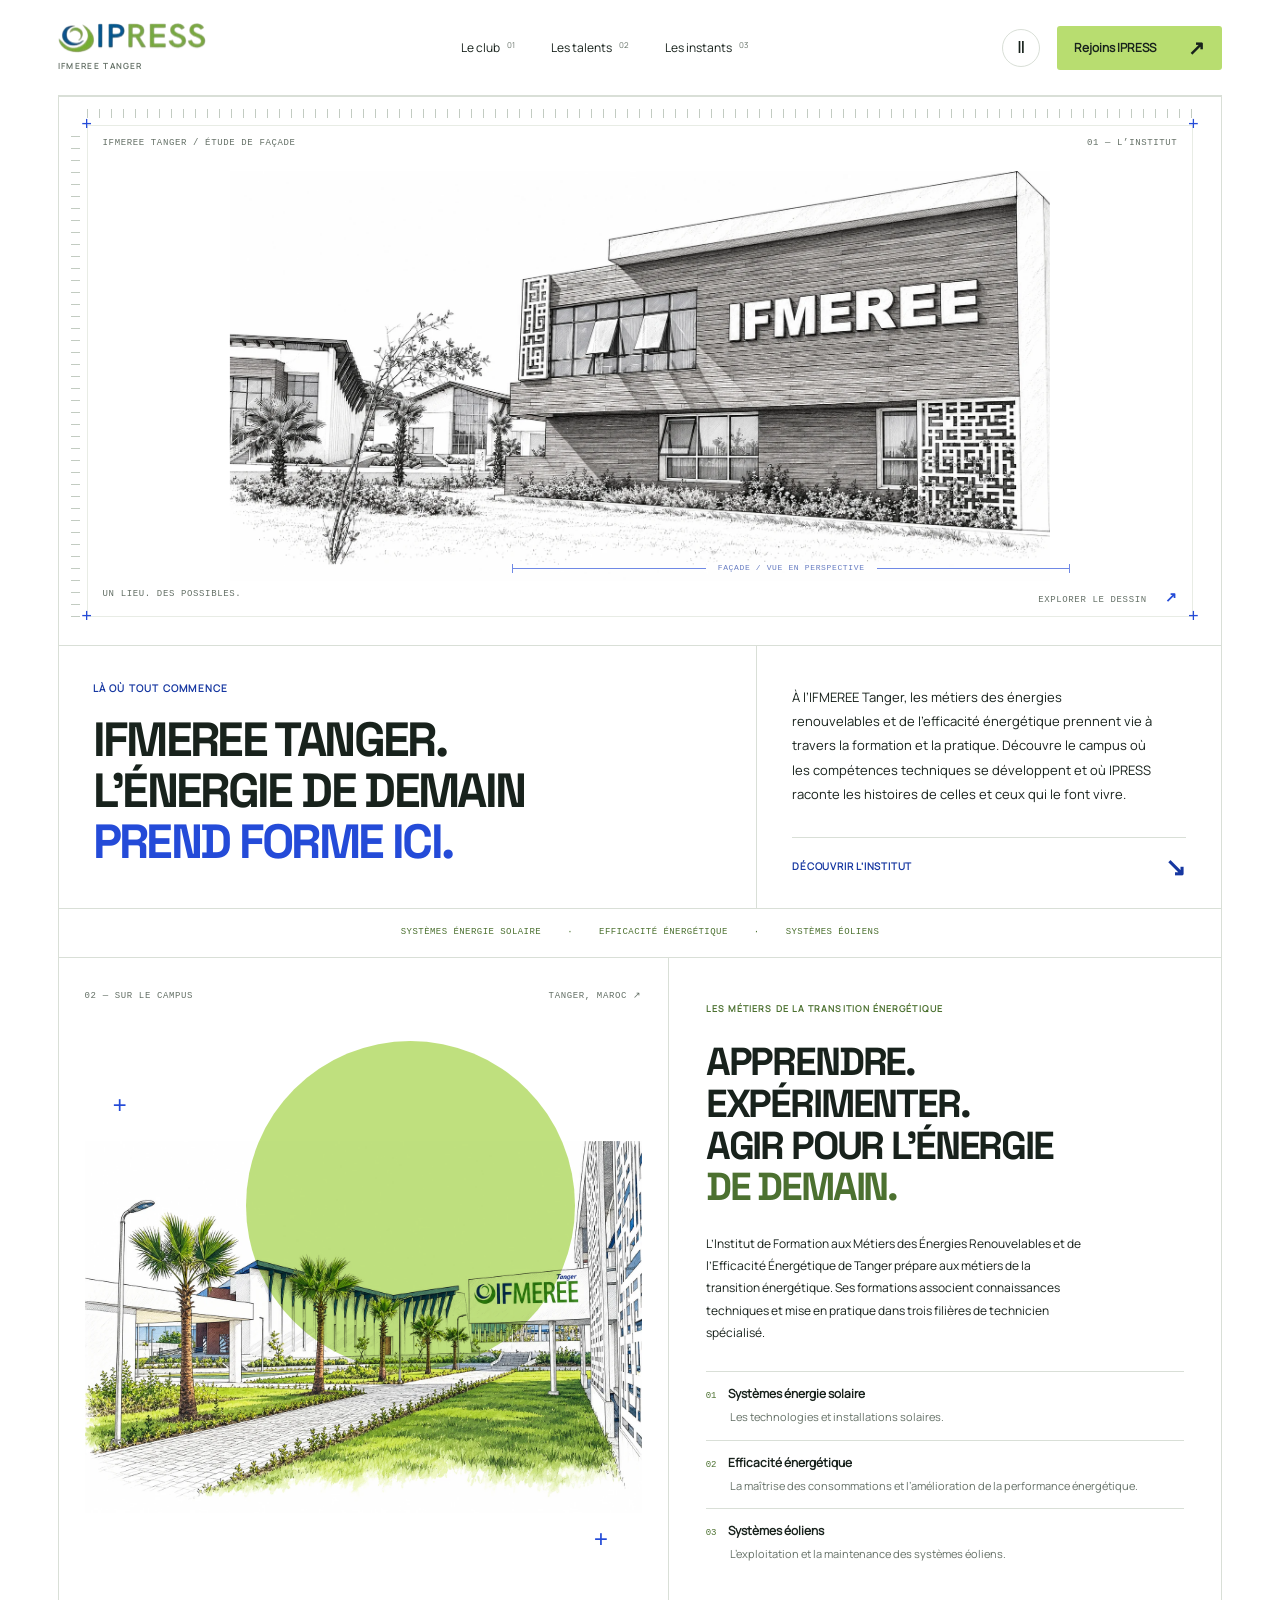
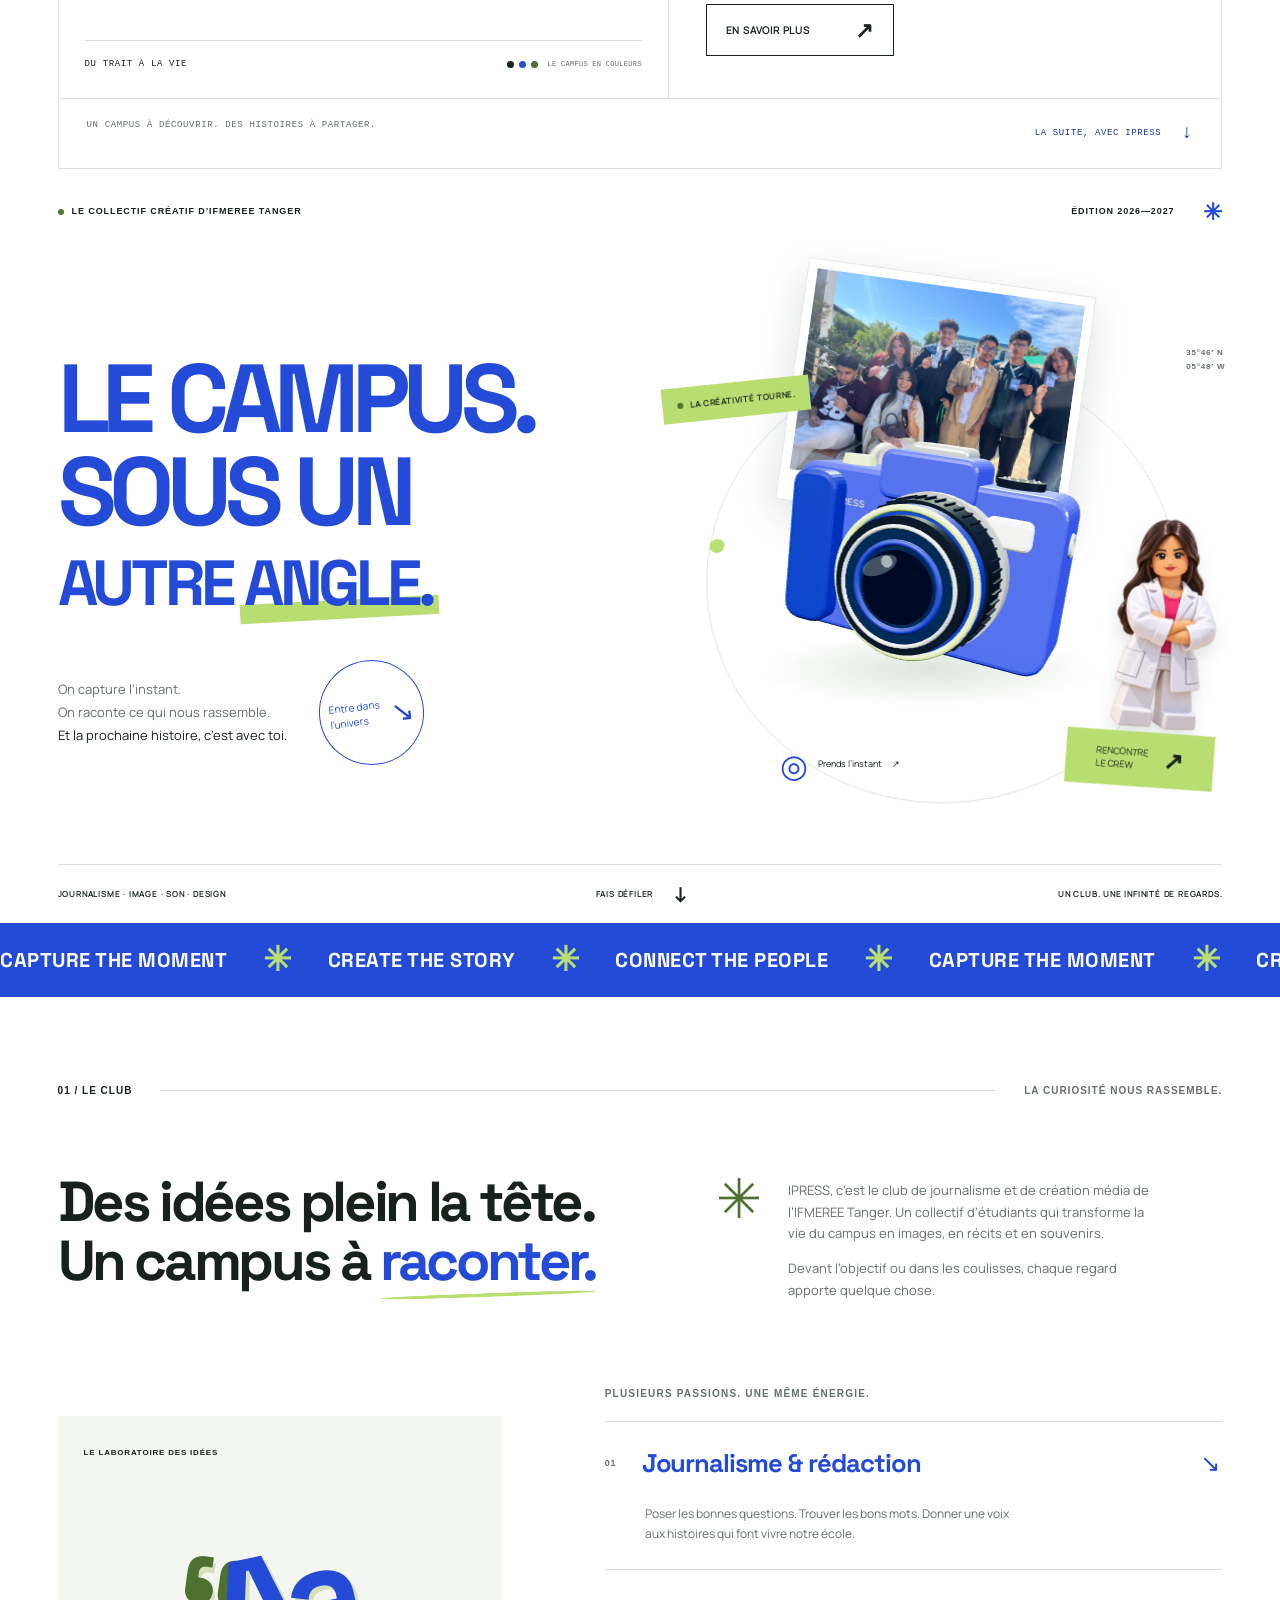
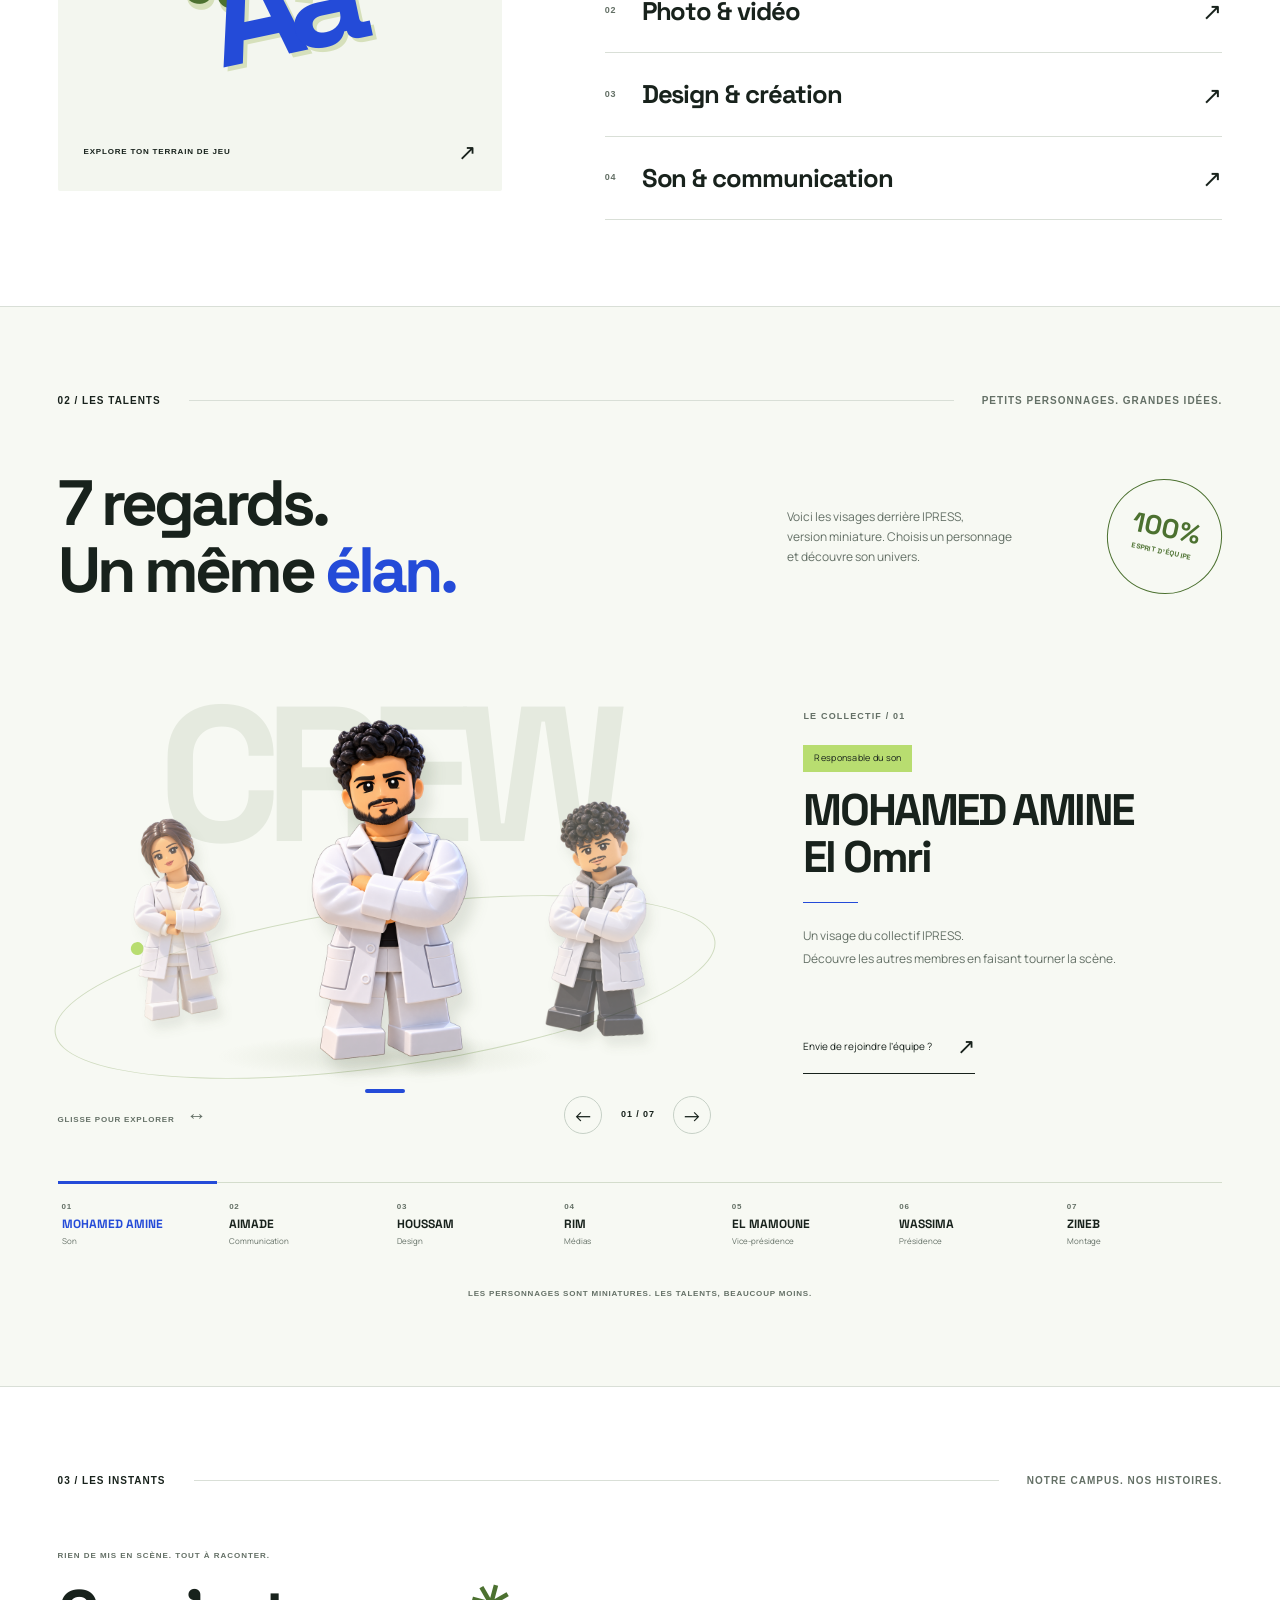
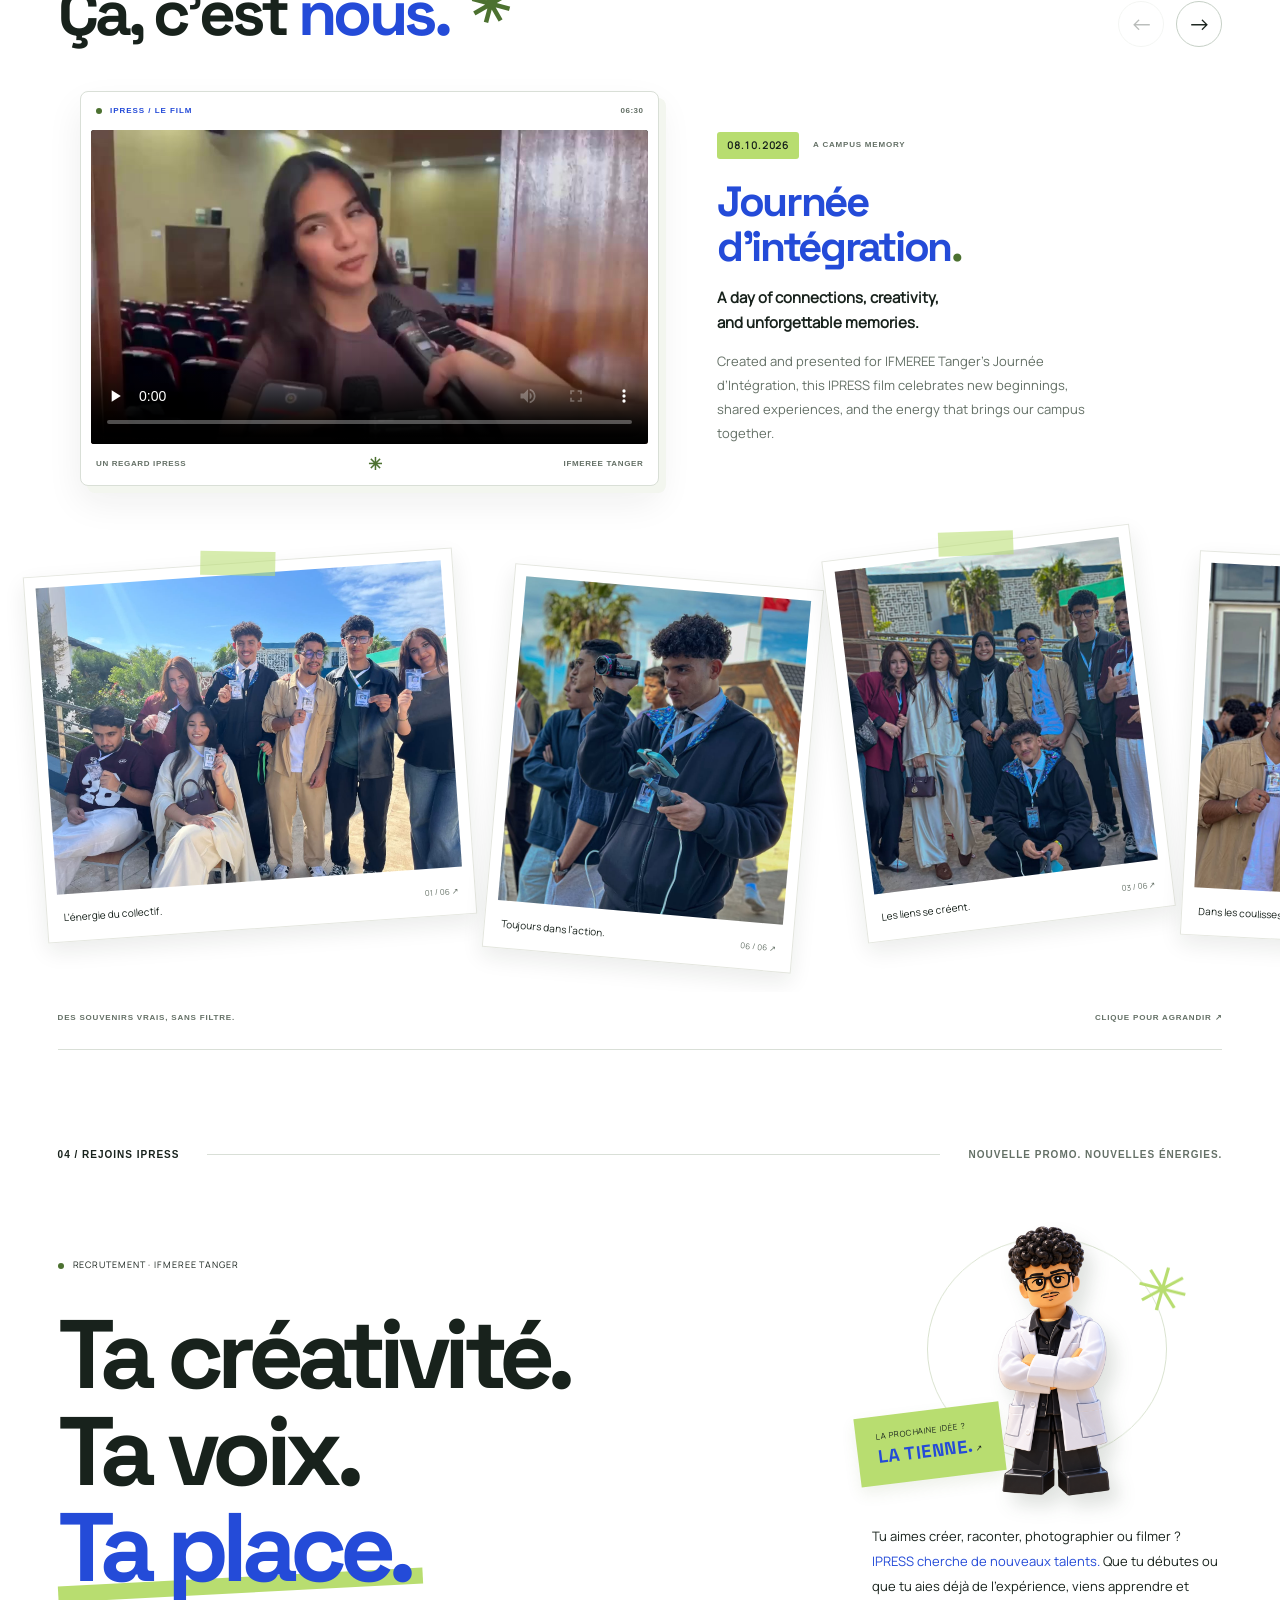
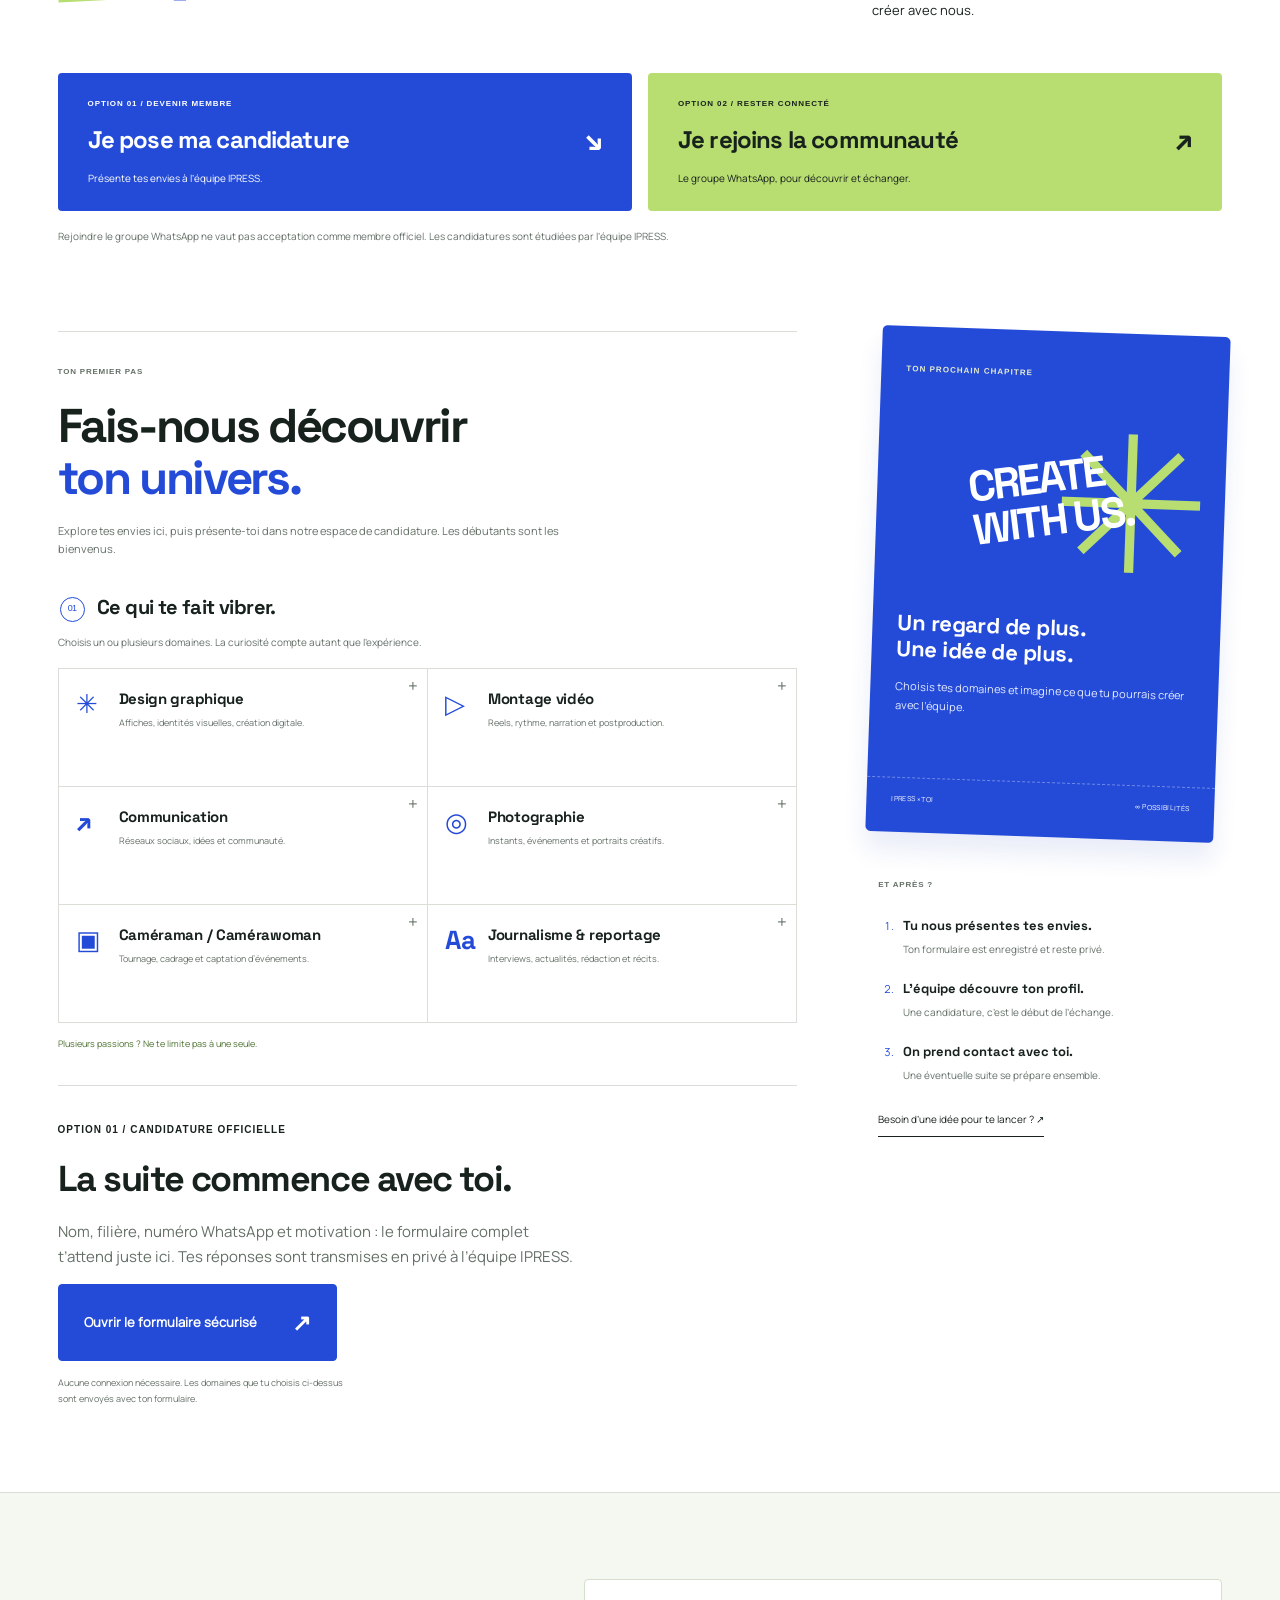
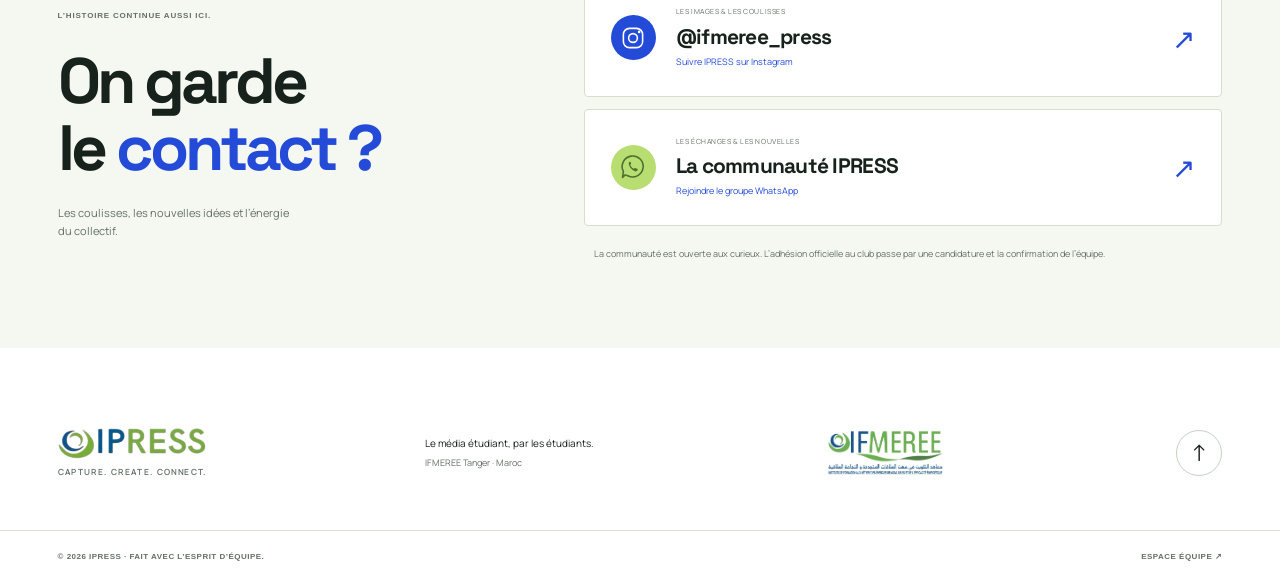
==== commit c7166659: "Add files via upload" ====
--- a/index.html
+++ b/index.html
@@ -8,31 +8,31 @@
   <meta property="og:title" content="IPRESS — Le campus sous un autre angle">
   <meta property="og:description" content="Des idées, des images et surtout des gens. Entre dans l’univers créatif d’IPRESS à l’IFMEREE Tanger.">
   <meta property="og:type" content="website">
-  <meta property="og:image" content="assets/crew.jpg">
+  <meta property="og:image" content="crew.jpg">
   <title>IPRESS — Le campus sous un autre angle</title>
   <link rel="icon" href="favicon.svg" type="image/svg+xml">
-  <link rel="preload" href="assets/space-bold.ttf" as="font" type="font/ttf" crossorigin>
-  <link rel="preload" href="assets/manrope.ttf" as="font" type="font/ttf" crossorigin>
-  <link rel="stylesheet" href="styles.css">
+  <link rel="preload" href="space-bold.ttf" as="font" type="font/ttf" crossorigin>
+  <link rel="preload" href="manrope.ttf" as="font" type="font/ttf" crossorigin>
+  <link rel="stylesheet" href="styles.css?v=images-20261018">
   <link rel="stylesheet" href="recruitment.css">
-  <link rel="stylesheet" href="pages.css">
+  <link rel="stylesheet" href="pages.css?v=images-20261018">
   <link rel="stylesheet" href="media.css">
   <link rel="stylesheet" href="motion.css">
   <link rel="stylesheet" href="ifmeree-intro.css">
-  <link rel="preload" href="assets/ifmeree/facade-ink.webp" as="image">
-  <script src="app.js" defer></script>
-  <script src="media.js" defer></script>
+  <link rel="preload" href="facade-ink.webp" as="image">
+  <script src="app.js?v=images-20261018" defer></script>
+  <script src="media.js?v=images-20261018" defer></script>
   <script src="recruitment.js" defer></script>
   <script src="application.js" defer></script>
   <script src="motion.js" defer></script>
   <script src="ifmeree-intro.js" defer></script>
-  <script type="module" src="scene.js"></script>
+  <script type="module" src="scene.js?v=images-20261018"></script>
 </head>
 <body>
   <a class="skip-link" href="#main">Aller au contenu</a>
   <div class="reading-progress" aria-hidden="true"></div>
   <header class="header">
-    <a class="brand" href="#home" aria-label="IPRESS, accueil"><img src="assets/ipress.png" alt="IPRESS" width="148" height="31"><span>IFMEREE TANGER</span></a>
+    <a class="brand" href="#home" aria-label="IPRESS, accueil"><img src="ipress.png" alt="IPRESS" width="148" height="31"><span>IFMEREE TANGER</span></a>
     <nav class="desktop-nav" aria-label="Navigation principale"><a href="#club">Le club<span>01</span></a><a href="#team">Les talents<span>02</span></a><a href="#moments">Les instants<span>03</span></a></nav>
     <div class="header-actions"><button class="motion-toggle" type="button" aria-pressed="false" aria-label="Réduire les animations" title="Réduire les animations"><span class="pause-icon" aria-hidden="true">Ⅱ</span></button><a class="join-link" href="#join">Rejoins IPRESS <span aria-hidden="true">↗</span></a><button class="menu-toggle" aria-expanded="false" aria-controls="mobile-nav" aria-label="Ouvrir le menu"><span></span><span></span></button></div>
     <nav class="mobile-nav" id="mobile-nav" aria-label="Navigation mobile" hidden><a href="#club">01 / Le club</a><a href="#team">02 / Les talents</a><a href="#moments">03 / Les instants</a><a href="#join">04 / Recrutement ↗</a></nav>
@@ -65,7 +65,7 @@
                 <path pathLength="1" d="M820 149L820 193L1702 54L1702 1M1702 54L1707 489L608 522M697 291L1009 257L1009 430L693 450ZM746 286L743 446M794 280L790 443M846 274L843 441M898 269L896 436M953 263L952 434M696 333L1009 300M694 407L1009 388" style="--ifm-delay:180ms"/>
                 <path pathLength="1" d="M930 529L1143 522L1143 673L929 668ZM1011 527L1011 671M1077 524L1077 672M930 615L1143 615M1398 514L1484 508L1484 689L1397 684ZM1485 496L1707 487L1712 772L1485 744ZM636 233L693 226L694 448L628 454ZM0 444L192 447L193 612M484 467L553 487L553 615L484 613Z" style="--ifm-delay:400ms"/>
               </g>
-              <image class="ifm-ink-image" href="assets/ifmeree/facade-ink.webp" width="1774" height="887" mask="url(#ifm-ink-mask)"/>
+              <image class="ifm-ink-image" href="facade-ink.webp" width="1774" height="887" mask="url(#ifm-ink-mask)"/>
             </svg>
           </div>
           <div class="ifm-dimension" aria-hidden="true"><i></i><span>FAÇADE / VUE EN PERSPECTIVE</span><i></i></div>
@@ -86,9 +86,9 @@
           <div class="ifm-campus-art" data-ifm-campus>
             <div class="ifm-orbit" aria-hidden="true"></div>
             <div class="ifm-campus-layers">
-              <img class="ifm-campus-base" src="assets/ifmeree/campus-color.webp" width="1536" height="1024" loading="lazy" decoding="async" alt="Illustration du campus de l’IFMEREE Tanger : une allée bordée de palmiers entre les bâtiments blancs, avec le panneau IFMEREE Tanger au premier plan.">
-              <img class="ifm-campus-color" src="assets/ifmeree/campus-color.webp" width="1536" height="1024" loading="lazy" decoding="async" alt="" aria-hidden="true">
-              <img class="ifm-campus-lens" src="assets/ifmeree/campus-color.webp" width="1536" height="1024" loading="lazy" decoding="async" alt="" aria-hidden="true">
+              <img class="ifm-campus-base" src="campus-color.webp" width="1536" height="1024" loading="lazy" decoding="async" alt="Illustration du campus de l’IFMEREE Tanger : une allée bordée de palmiers entre les bâtiments blancs, avec le panneau IFMEREE Tanger au premier plan.">
+              <img class="ifm-campus-color" src="campus-color.webp" width="1536" height="1024" loading="lazy" decoding="async" alt="" aria-hidden="true">
+              <img class="ifm-campus-lens" src="campus-color.webp" width="1536" height="1024" loading="lazy" decoding="async" alt="" aria-hidden="true">
             </div>
             <span class="ifm-campus-cross ifm-campus-cross-a" aria-hidden="true">+</span><span class="ifm-campus-cross ifm-campus-cross-b" aria-hidden="true">+</span>
           </div>
@@ -115,10 +115,10 @@
         <div class="hero-copy"><h1 id="hero-heading"><span>LE CAMPUS.</span><span>SOUS UN</span><span class="angle-line">AUTRE <em>ANGLE.</em></span></h1><div class="hero-bottom"><p>On capture l’instant.<br>On raconte ce qui nous rassemble.<br><strong>Et la prochaine histoire, c’est avec toi.</strong></p><a class="round-link" href="#club" aria-label="Découvrir le club"><span>Entre dans<br>l’univers</span><b aria-hidden="true">↘</b></a></div></div>
         <div class="hero-art" aria-label="Studio créatif IPRESS">
           <div class="orbital-ring" aria-hidden="true"></div>
-          <button class="hero-photo hero-photo-back" data-photo="0" aria-label="Ouvrir la photographie de l’équipe"><img src="assets/crew.jpg" alt="L’équipe IPRESS réunie sur le campus" width="1280" height="960" fetchpriority="high"><span class="photo-caption">LES VRAIS GENS. LA VRAIE ÉNERGIE.</span></button>
+          <button class="hero-photo hero-photo-back" data-photo="0" aria-label="Ouvrir la photographie de l’équipe"><img src="crew.jpg" alt="L’équipe IPRESS réunie sur le campus" width="1280" height="960" fetchpriority="high"><span class="photo-caption">LES VRAIS GENS. LA VRAIE ÉNERGIE.</span></button>
           <div class="camera-stage" id="camera-stage"><div class="camera-fallback" aria-hidden="true"><div class="camera-bump"></div><div class="camera-body"><span>IPRESS</span><div class="camera-lens"><div></div></div><i></i></div></div><canvas id="camera-canvas" aria-hidden="true"></canvas></div>
           <span class="art-tag tag-record"><i class="live-dot"></i> LA CRÉATIVITÉ TOURNE.</span>
-          <a class="hero-character" href="#team" aria-label="Découvrir les sept membres de l’équipe"><img src="assets/rim.webp" alt="Un des personnages LEGO de l’équipe" width="640" height="960"><span>RENCONTRE<br>LE CREW <b>↗</b></span></a>
+          <a class="hero-character" href="#team" aria-label="Découvrir les sept membres de l’équipe"><img src="rim.webp" alt="Un des personnages LEGO de l’équipe" width="640" height="960"><span>RENCONTRE<br>LE CREW <b>↗</b></span></a>
           <span class="art-coordinate mono" aria-hidden="true">35°46′ N<br>05°48′ W</span>
           <button class="shutter-control" id="shutter" type="button"><span class="shutter-icon" aria-hidden="true">◎</span> Prends l’instant <span aria-hidden="true">↗</span></button>
           <div class="shutter-flash" aria-hidden="true"></div><div class="snapshot-notice" role="status"></div>
@@ -135,9 +135,9 @@
         <div class="discipline-visual" aria-hidden="true"><span class="mono visual-top">LE LABORATOIRE DES IDÉES</span><div class="discipline-art" data-art="0"><div class="type-symbol">Aa<span>“</span></div></div><span class="visual-bottom mono">EXPLORE TON TERRAIN DE JEU <b>↗</b></span></div>
         <div class="disciplines"><p class="small-label">PLUSIEURS PASSIONS. UNE MÊME ÉNERGIE.</p>
           <div class="discipline active"><button aria-expanded="true" aria-controls="discipline-0"><span class="mono">01</span><h3>Journalisme & rédaction</h3><b aria-hidden="true">↗</b></button><div id="discipline-0" class="discipline-description"><p>Poser les bonnes questions. Trouver les bons mots. Donner une voix aux histoires qui font vivre notre école.</p></div></div>
-          <div class="discipline"><button aria-expanded="false" aria-controls="discipline-1"><span class="mono">02</span><h3>Photo & vidéo</h3><b aria-hidden="true">↗</b></button><div id="discipline-1" class="discipline-description" hidden><p>Un regard, un cadrage, un déclic. Capter l’énergie des événements et transformer un instant en souvenir.</p><button type="button" class="discipline-original-photo" data-photo="15" aria-label="Agrandir : Deux membres d’IPRESS préparent une captation sur le campus."><img src="assets/photo-video-original.jpg" alt="Deux membres d’IPRESS préparent une captation sur le campus." width="720" height="960" loading="lazy" decoding="async"><span class="media-photo-open" aria-hidden="true">↗</span></button></div></div>
+          <div class="discipline"><button aria-expanded="false" aria-controls="discipline-1"><span class="mono">02</span><h3>Photo & vidéo</h3><b aria-hidden="true">↗</b></button><div id="discipline-1" class="discipline-description" hidden><p>Un regard, un cadrage, un déclic. Capter l’énergie des événements et transformer un instant en souvenir.</p><button type="button" class="discipline-original-photo" data-photo="15" aria-label="Agrandir : Deux membres d’IPRESS préparent une captation sur le campus."><img src="photo-video-original.jpg" alt="Deux membres d’IPRESS préparent une captation sur le campus." width="720" height="960" loading="lazy" decoding="async"><span class="media-photo-open" aria-hidden="true">↗</span></button></div></div>
           <div class="discipline"><button aria-expanded="false" aria-controls="discipline-2"><span class="mono">03</span><h3>Design & création</h3><b aria-hidden="true">↗</b></button><div id="discipline-2" class="discipline-description" hidden><p>Faire dialoguer les couleurs, les formes et les idées. Créer une identité visuelle qui raconte déjà quelque chose.</p></div></div>
-          <div class="discipline"><button aria-expanded="false" aria-controls="discipline-3"><span class="mono">04</span><h3>Son & communication</h3><b aria-hidden="true">↗</b></button><div id="discipline-3" class="discipline-description" hidden><p>Faire entendre les voix, donner du rythme aux contenus et faire circuler les idées pour rassembler le campus.</p><button type="button" class="discipline-original-photo" data-photo="14" aria-label="Agrandir : Un membre du club travaille à la régie son devant la console et l’ordinateur."><img src="assets/sound-communication-original.jpg" alt="Un membre du club travaille à la régie son devant la console et l’ordinateur." width="1536" height="2048" loading="lazy" decoding="async"><span class="media-photo-open" aria-hidden="true">↗</span></button></div></div>
+          <div class="discipline"><button aria-expanded="false" aria-controls="discipline-3"><span class="mono">04</span><h3>Son & communication</h3><b aria-hidden="true">↗</b></button><div id="discipline-3" class="discipline-description" hidden><p>Faire entendre les voix, donner du rythme aux contenus et faire circuler les idées pour rassembler le campus.</p><button type="button" class="discipline-original-photo" data-photo="14" aria-label="Agrandir : Un membre du club travaille à la régie son devant la console et l’ordinateur."><img src="sound-communication-original.jpg" alt="Un membre du club travaille à la régie son devant la console et l’ordinateur." width="1536" height="2048" loading="lazy" decoding="async"><span class="media-photo-open" aria-hidden="true">↗</span></button></div></div>
         </div>
       </div>
     </section>
@@ -164,7 +164,7 @@
       <article class="ipress-film reveal" aria-labelledby="ipress-film-title">
         <div class="ipress-film-frame">
           <div class="ipress-film-topline mono"><span><i aria-hidden="true"></i> IPRESS / LE FILM</span><span>06:30</span></div>
-          <video controls playsinline preload="none" poster="assets/ipress-film-poster.jpg" width="1024" height="576" aria-label="Vidéo des rencontres et activités IPRESS" aria-describedby="ipress-film-description"><source src="assets/ipress-film.mp4" type="video/mp4"><a href="assets/ipress-film.mp4">Lire la vidéo IPRESS</a></video>
+          <video controls playsinline preload="none" poster="ipress-film-poster.jpg" width="1024" height="576" aria-label="Vidéo des rencontres et activités IPRESS" aria-describedby="ipress-film-description"><source src="ipress-film.mp4" type="video/mp4"><a href="ipress-film.mp4">Lire la vidéo IPRESS</a></video>
           <div class="ipress-film-credit mono"><span>UN REGARD IPRESS</span><span aria-hidden="true">✳</span><span>IFMEREE TANGER</span></div>
         </div>
         <div class="ipress-film-copy">
@@ -175,27 +175,27 @@
         </div>
       </article>
       <div class="photo-wall" id="photo-wall" tabindex="0" role="region" aria-label="Galerie de photographies. Faites défiler horizontalement.">
-        <button class="memory memory-landscape" data-photo="0"><span class="tape" aria-hidden="true"></span><img src="assets/crew.jpg" alt="Des membres d’IPRESS présentent leurs badges sur le campus" width="1280" height="960" loading="lazy"><span class="memory-caption"><b>L’énergie du collectif.</b><span>01 / 06 ↗</span></span></button>
-        <button class="memory memory-portrait" data-photo="5"><img src="assets/action.jpg" alt="Deux membres de l’équipe avec un appareil photo et du matériel" width="720" height="960" loading="lazy"><span class="memory-caption"><b>Toujours dans l’action.</b><span>06 / 06 ↗</span></span></button>
-        <button class="memory memory-portrait" data-photo="2"><span class="tape" aria-hidden="true"></span><img src="assets/together.jpg" alt="Des membres réunis en extérieur devant l’école" width="720" height="960" loading="lazy"><span class="memory-caption"><b>Les liens se créent.</b><span>03 / 06 ↗</span></span></button>
-        <button class="memory memory-portrait" data-photo="3"><img src="assets/badges.jpg" alt="Trois membres IPRESS montrent leurs badges et leur matériel" width="720" height="960" loading="lazy"><span class="memory-caption"><b>Dans les coulisses.</b><span>04 / 06 ↗</span></span></button>
-        <button class="memory memory-portrait" data-photo="4"><span class="tape" aria-hidden="true"></span><img src="assets/welcome.jpg" alt="Le groupe réuni autour d’une table sur le campus" width="720" height="960" loading="lazy"><span class="memory-caption"><b>Le plaisir d’être ensemble.</b><span>05 / 06 ↗</span></span></button>
-        <button class="memory memory-portrait" data-photo="1"><img src="assets/campus.jpg" alt="Grande photographie de groupe devant l’entrée de l’IFMEREE" width="1536" height="2048" loading="lazy"><span class="memory-caption"><b>Un campus qui rassemble.</b><span>02 / 06 ↗</span></span></button>
-        <button type="button" class="memory memory-portrait media-memory" data-photo="6" aria-label="Agrandir : Des étudiants échangent en petits groupes autour de tables."><span class="tape" aria-hidden="true"></span><img src="assets/event-01.jpg" alt="Des étudiants échangent en petits groupes autour de tables." width="900" height="1600" loading="lazy" decoding="async"><span class="memory-caption"><b>Des étudiants échangent en petits groupes autour de tables.</b><span aria-hidden="true">↗</span></span></button>
-        <button type="button" class="memory memory-portrait media-memory" data-photo="7" aria-label="Agrandir : Présentation devant les étudiants dans l’amphithéâtre."><img src="assets/event-02.jpg" alt="Présentation devant les étudiants dans l’amphithéâtre." width="1600" height="1600" loading="lazy" decoding="async"><span class="memory-caption"><b>Présentation devant les étudiants dans l’amphithéâtre.</b><span aria-hidden="true">↗</span></span></button>
-        <button type="button" class="memory memory-portrait media-memory" data-photo="8" aria-label="Agrandir : Échange entre étudiants autour d’une table."><span class="tape" aria-hidden="true"></span><img src="assets/event-03.jpg" alt="Échange entre étudiants autour d’une table." width="960" height="1280" loading="lazy" decoding="async"><span class="memory-caption"><b>Échange entre étudiants autour d’une table.</b><span aria-hidden="true">↗</span></span></button>
-        <button type="button" class="memory memory-portrait media-memory" data-photo="9" aria-label="Agrandir : Des participants suivent une présentation dans l’amphithéâtre."><img src="assets/event-04.jpg" alt="Des participants suivent une présentation dans l’amphithéâtre." width="960" height="960" loading="lazy" decoding="async"><span class="memory-caption"><b>Des participants suivent une présentation dans l’amphithéâtre.</b><span aria-hidden="true">↗</span></span></button>
-        <button type="button" class="memory memory-landscape media-memory" data-photo="10" aria-label="Agrandir : Les étudiants réunis dans l’amphithéâtre."><span class="tape" aria-hidden="true"></span><img src="assets/event-05.jpg" alt="Les étudiants réunis dans l’amphithéâtre." width="1280" height="960" loading="lazy" decoding="async"><span class="memory-caption"><b>Les étudiants réunis dans l’amphithéâtre.</b><span aria-hidden="true">↗</span></span></button>
-        <button type="button" class="memory memory-portrait media-memory" data-photo="11" aria-label="Agrandir : Une participante prend la parole avec un microphone."><img src="assets/event-06.jpg" alt="Une participante prend la parole avec un microphone." width="960" height="1280" loading="lazy" decoding="async"><span class="memory-caption"><b>Une participante prend la parole avec un microphone.</b><span aria-hidden="true">↗</span></span></button>
-        <button type="button" class="memory memory-landscape media-memory" data-photo="12" aria-label="Agrandir : Cinq membres du collectif réunis lors d’un événement."><span class="tape" aria-hidden="true"></span><img src="assets/event-07.jpg" alt="Cinq membres du collectif réunis lors d’un événement." width="1280" height="960" loading="lazy" decoding="async"><span class="memory-caption"><b>Cinq membres du collectif réunis lors d’un événement.</b><span aria-hidden="true">↗</span></span></button>
-        <button type="button" class="memory memory-portrait media-memory" data-photo="13" aria-label="Agrandir : Une étudiante écrit au tableau."><img src="assets/event-08.jpg" alt="Une étudiante écrit au tableau." width="960" height="1280" loading="lazy" decoding="async"><span class="memory-caption"><b>Une étudiante écrit au tableau.</b><span aria-hidden="true">↗</span></span></button>
+        <button class="memory memory-landscape" data-photo="0"><span class="tape" aria-hidden="true"></span><img src="crew.jpg" alt="Des membres d’IPRESS présentent leurs badges sur le campus" width="1280" height="960" loading="lazy"><span class="memory-caption"><b>L’énergie du collectif.</b><span>01 / 06 ↗</span></span></button>
+        <button class="memory memory-portrait" data-photo="5"><img src="action.jpg" alt="Deux membres de l’équipe avec un appareil photo et du matériel" width="720" height="960" loading="lazy"><span class="memory-caption"><b>Toujours dans l’action.</b><span>06 / 06 ↗</span></span></button>
+        <button class="memory memory-portrait" data-photo="2"><span class="tape" aria-hidden="true"></span><img src="together.jpg" alt="Des membres réunis en extérieur devant l’école" width="720" height="960" loading="lazy"><span class="memory-caption"><b>Les liens se créent.</b><span>03 / 06 ↗</span></span></button>
+        <button class="memory memory-portrait" data-photo="3"><img src="badges.jpg" alt="Trois membres IPRESS montrent leurs badges et leur matériel" width="720" height="960" loading="lazy"><span class="memory-caption"><b>Dans les coulisses.</b><span>04 / 06 ↗</span></span></button>
+        <button class="memory memory-portrait" data-photo="4"><span class="tape" aria-hidden="true"></span><img src="welcome.jpg" alt="Le groupe réuni autour d’une table sur le campus" width="720" height="960" loading="lazy"><span class="memory-caption"><b>Le plaisir d’être ensemble.</b><span>05 / 06 ↗</span></span></button>
+        <button class="memory memory-portrait" data-photo="1"><img src="campus.jpg" alt="Grande photographie de groupe devant l’entrée de l’IFMEREE" width="1536" height="2048" loading="lazy"><span class="memory-caption"><b>Un campus qui rassemble.</b><span>02 / 06 ↗</span></span></button>
+        <button type="button" class="memory memory-portrait media-memory" data-photo="6" aria-label="Agrandir : Des étudiants échangent en petits groupes autour de tables."><span class="tape" aria-hidden="true"></span><img src="event-01.jpg" alt="Des étudiants échangent en petits groupes autour de tables." width="900" height="1600" loading="lazy" decoding="async"><span class="memory-caption"><b>Des étudiants échangent en petits groupes autour de tables.</b><span aria-hidden="true">↗</span></span></button>
+        <button type="button" class="memory memory-portrait media-memory" data-photo="7" aria-label="Agrandir : Présentation devant les étudiants dans l’amphithéâtre."><img src="event-02.jpg" alt="Présentation devant les étudiants dans l’amphithéâtre." width="1600" height="1600" loading="lazy" decoding="async"><span class="memory-caption"><b>Présentation devant les étudiants dans l’amphithéâtre.</b><span aria-hidden="true">↗</span></span></button>
+        <button type="button" class="memory memory-portrait media-memory" data-photo="8" aria-label="Agrandir : Échange entre étudiants autour d’une table."><span class="tape" aria-hidden="true"></span><img src="event-03.jpg" alt="Échange entre étudiants autour d’une table." width="960" height="1280" loading="lazy" decoding="async"><span class="memory-caption"><b>Échange entre étudiants autour d’une table.</b><span aria-hidden="true">↗</span></span></button>
+        <button type="button" class="memory memory-portrait media-memory" data-photo="9" aria-label="Agrandir : Des participants suivent une présentation dans l’amphithéâtre."><img src="event-04.jpg" alt="Des participants suivent une présentation dans l’amphithéâtre." width="960" height="960" loading="lazy" decoding="async"><span class="memory-caption"><b>Des participants suivent une présentation dans l’amphithéâtre.</b><span aria-hidden="true">↗</span></span></button>
+        <button type="button" class="memory memory-landscape media-memory" data-photo="10" aria-label="Agrandir : Les étudiants réunis dans l’amphithéâtre."><span class="tape" aria-hidden="true"></span><img src="event-05.jpg" alt="Les étudiants réunis dans l’amphithéâtre." width="1280" height="960" loading="lazy" decoding="async"><span class="memory-caption"><b>Les étudiants réunis dans l’amphithéâtre.</b><span aria-hidden="true">↗</span></span></button>
+        <button type="button" class="memory memory-portrait media-memory" data-photo="11" aria-label="Agrandir : Une participante prend la parole avec un microphone."><img src="event-06.jpg" alt="Une participante prend la parole avec un microphone." width="960" height="1280" loading="lazy" decoding="async"><span class="memory-caption"><b>Une participante prend la parole avec un microphone.</b><span aria-hidden="true">↗</span></span></button>
+        <button type="button" class="memory memory-landscape media-memory" data-photo="12" aria-label="Agrandir : Cinq membres du collectif réunis lors d’un événement."><span class="tape" aria-hidden="true"></span><img src="event-07.jpg" alt="Cinq membres du collectif réunis lors d’un événement." width="1280" height="960" loading="lazy" decoding="async"><span class="memory-caption"><b>Cinq membres du collectif réunis lors d’un événement.</b><span aria-hidden="true">↗</span></span></button>
+        <button type="button" class="memory memory-portrait media-memory" data-photo="13" aria-label="Agrandir : Une étudiante écrit au tableau."><img src="event-08.jpg" alt="Une étudiante écrit au tableau." width="960" height="1280" loading="lazy" decoding="async"><span class="memory-caption"><b>Une étudiante écrit au tableau.</b><span aria-hidden="true">↗</span></span></button>
       </div>
       <div class="gallery-foot mono"><span>DES SOUVENIRS VRAIS, SANS FILTRE.</span><span>CLIQUE POUR AGRANDIR <span aria-hidden="true">↗</span></span></div>
     </section>
 
     <section class="recruitment section-pad" id="join" aria-labelledby="join-title">
       <div class="section-label"><span class="mono">04 / REJOINS IPRESS</span><span class="hairline"></span><span class="mono">NOUVELLE PROMO. NOUVELLES ÉNERGIES.</span></div>
-      <div class="recruitment-hero reveal"><div><span class="recruitment-kicker"><i class="live-dot" aria-hidden="true"></i> RECRUTEMENT · IFMEREE TANGER</span><h2 id="join-title">Ta créativité.<br>Ta voix.<br><em>Ta place.</em></h2></div><div class="recruitment-invitation"><div class="welcome-character" aria-hidden="true"><span class="welcome-orbit"></span><img src="assets/houssam.webp" alt="" width="650" height="960" loading="lazy"><span class="welcome-note">LA PROCHAINE IDÉE ?<br><strong>LA TIENNE.</strong> ↗</span></div><p>Tu aimes créer, raconter, photographier ou filmer ? <strong>IPRESS cherche de nouveaux talents.</strong> Que tu débutes ou que tu aies déjà de l’expérience, viens apprendre et créer avec nous.</p></div></div>
+      <div class="recruitment-hero reveal"><div><span class="recruitment-kicker"><i class="live-dot" aria-hidden="true"></i> RECRUTEMENT · IFMEREE TANGER</span><h2 id="join-title">Ta créativité.<br>Ta voix.<br><em>Ta place.</em></h2></div><div class="recruitment-invitation"><div class="welcome-character" aria-hidden="true"><span class="welcome-orbit"></span><img src="houssam.webp" alt="" width="650" height="960" loading="lazy"><span class="welcome-note">LA PROCHAINE IDÉE ?<br><strong>LA TIENNE.</strong> ↗</span></div><p>Tu aimes créer, raconter, photographier ou filmer ? <strong>IPRESS cherche de nouveaux talents.</strong> Que tu débutes ou que tu aies déjà de l’expérience, viens apprendre et créer avec nous.</p></div></div>
       <div class="recruitment-paths reveal"><a class="path-primary" href="#apply"><span class="mono">OPTION 01 / DEVENIR MEMBRE</span><strong>Je pose ma candidature <b aria-hidden="true">↘</b></strong><small>Présente tes envies à l’équipe IPRESS.</small></a><a class="path-community" href="https://chat.whatsapp.com/GarYt66WwYnEFJseaH64WM?s=cl&amp;p=a&amp;mlu=4&amp;ilr=4" target="_blank" rel="noopener noreferrer"><span class="mono">OPTION 02 / RESTER CONNECTÉ</span><strong>Je rejoins la communauté <b aria-hidden="true">↗</b></strong><small>Le groupe WhatsApp, pour découvrir et échanger.</small></a></div>
       <p class="community-clarification">Rejoindre le groupe WhatsApp ne vaut pas acceptation comme membre officiel. Les candidatures sont étudiées par l’équipe IPRESS.</p>
       <div class="application-layout" id="apply"><div class="application-form-panel"><div class="form-heading"><span class="mono">TON PREMIER PAS</span><h3>Fais-nous découvrir<br><em>ton univers.</em></h3><p>Explore tes envies ici, puis présente-toi dans notre espace de candidature. Les débutants sont les bienvenus.</p></div>
@@ -226,9 +226,9 @@
     </section>
     <section class="community-section section-pad" id="community" aria-labelledby="community-title"><div class="community-heading"><span class="mono">L’HISTOIRE CONTINUE AUSSI ICI.</span><h2 id="community-title">On garde<br>le <em>contact ?</em></h2><p>Les coulisses, les nouvelles idées et l’énergie du collectif.</p></div><div class="social-portals"><a class="social-portal instagram-portal" href="https://www.instagram.com/ifmeree_press?dlrf=NndvZWU3cWVvNzVv" target="_blank" rel="noopener noreferrer"><span class="social-icon" aria-hidden="true"><svg viewBox="0 0 32 32" fill="none"><rect x="5" y="5" width="22" height="22" rx="7" stroke="currentColor" stroke-width="1.8"/><circle cx="16" cy="16" r="5" stroke="currentColor" stroke-width="1.8"/><circle cx="23" cy="9" r="1.5" fill="currentColor"/></svg></span><span><small>LES IMAGES & LES COULISSES</small><strong>@ifmeree_press</strong><em>Suivre IPRESS sur Instagram</em></span><b aria-hidden="true">↗</b></a><a class="social-portal whatsapp-portal" href="https://chat.whatsapp.com/GarYt66WwYnEFJseaH64WM?s=cl&amp;p=a&amp;mlu=4&amp;ilr=4" target="_blank" rel="noopener noreferrer"><span class="social-icon" aria-hidden="true"><svg viewBox="0 0 32 32" fill="none"><path d="M7 25 4 28l1-7a12 12 0 1 1 5 5Z" stroke="currentColor" stroke-width="1.8" stroke-linejoin="round"/><path d="M12 10c-3 2 2 10 7 11 2 0 3-2 2-3l-3-1-1 1c-2-1-4-3-4-5l1-1-1-2Z" fill="currentColor"/></svg></span><span><small>LES ÉCHANGES & LES NOUVELLES</small><strong>La communauté IPRESS</strong><em>Rejoindre le groupe WhatsApp</em></span><b aria-hidden="true">↗</b></a><p class="social-note">La communauté est ouverte aux curieux. L’adhésion officielle au club passe par une candidature et la confirmation de l’équipe.</p></div></section>
   </main>
-  <footer><div class="footer-top"><a class="brand" href="#home" aria-label="Retour en haut"><img src="assets/ipress.png" alt="IPRESS" width="148" height="31"><span>CAPTURE. CREATE. CONNECT.</span></a><p>Le média étudiant, par les étudiants.<br><span>IFMEREE Tanger · Maroc</span></p><img class="school-logo" src="assets/ifmeree.jpg" alt="IFMEREE — Institut de formation aux métiers des énergies renouvelables et de l’efficacité énergétique" width="1310" height="626"><a class="back-top circle-button" href="#home" aria-label="Retour en haut">↑</a></div><div class="footer-bottom mono"><span>© 2026 IPRESS · FAIT AVEC L’ESPRIT D’ÉQUIPE.</span><a href="https://ipress-universe.briny-tern-7089.chatgpt.site/administration" target="_blank" rel="noopener noreferrer">ESPACE ÉQUIPE ↗</a></div></footer>
-
-  <dialog class="lightbox" id="lightbox" aria-labelledby="lightbox-caption"><div class="lightbox-top"><span class="mono" id="lightbox-counter">01 / 06</span><button class="close-button" data-close="lightbox" aria-label="Fermer la photographie">✕</button></div><div class="lightbox-image"><button class="lightbox-arrow" id="photo-prev" aria-label="Photographie précédente">←</button><img id="lightbox-image" src="assets/crew.jpg" alt=""><button class="lightbox-arrow" id="photo-next" aria-label="Photographie suivante">→</button></div><div class="lightbox-bottom"><p id="lightbox-caption">L’énergie du collectif.</p><span class="mono">PHOTO ORIGINALE · IPRESS</span></div></dialog>
+  <footer><div class="footer-top"><a class="brand" href="#home" aria-label="Retour en haut"><img src="ipress.png" alt="IPRESS" width="148" height="31"><span>CAPTURE. CREATE. CONNECT.</span></a><p>Le média étudiant, par les étudiants.<br><span>IFMEREE Tanger · Maroc</span></p><img class="school-logo" src="ifmeree.jpg" alt="IFMEREE — Institut de formation aux métiers des énergies renouvelables et de l’efficacité énergétique" width="1310" height="626"><a class="back-top circle-button" href="#home" aria-label="Retour en haut">↑</a></div><div class="footer-bottom mono"><span>© 2026 IPRESS · FAIT AVEC L’ESPRIT D’ÉQUIPE.</span><a href="https://ipress-universe.briny-tern-7089.chatgpt.site/administration" target="_blank" rel="noopener noreferrer">ESPACE ÉQUIPE ↗</a></div></footer>
+
+  <dialog class="lightbox" id="lightbox" aria-labelledby="lightbox-caption"><div class="lightbox-top"><span class="mono" id="lightbox-counter">01 / 06</span><button class="close-button" data-close="lightbox" aria-label="Fermer la photographie">✕</button></div><div class="lightbox-image"><button class="lightbox-arrow" id="photo-prev" aria-label="Photographie précédente">←</button><img id="lightbox-image" src="crew.jpg" alt=""><button class="lightbox-arrow" id="photo-next" aria-label="Photographie suivante">→</button></div><div class="lightbox-bottom"><p id="lightbox-caption">L’énergie du collectif.</p><span class="mono">PHOTO ORIGINALE · IPRESS</span></div></dialog>
   <dialog class="join-dialog" id="join-dialog" aria-labelledby="join-dialog-title"><button class="close-button" data-close="join-dialog" aria-label="Fermer">✕</button><span class="mono">TON PREMIER PAS DANS L’UNIVERS IPRESS</span><h2 id="join-dialog-title">Qu’est-ce qui<br>te fait <em>vibrer ?</em></h2><p>Choisis une envie. On te propose une première idée à explorer.</p><div class="interest-options" role="group" aria-label="Choisis ta passion"><button data-interest="0" aria-pressed="true">Écrire</button><button data-interest="1" aria-pressed="false">Photographier</button><button data-interest="2" aria-pressed="false">Filmer</button><button data-interest="3" aria-pressed="false">Designer</button><button data-interest="4" aria-pressed="false">Créer du son</button><button data-interest="5" aria-pressed="false">Communiquer</button></div><div class="mission" aria-live="polite"><span class="small-label">UNE IDÉE POUR TE LANCER</span><h3 id="mission-title">Raconte une première impression.</h3><p id="mission-description">En cinq lignes, raconte un détail de ta première journée à l’IFMEREE. Le lieu, une rencontre, une surprise : ton point de vue suffit.</p></div><button class="primary-button" id="copy-intro">Copier mon message de présentation <span aria-hidden="true">↗</span></button><p class="join-instructions">Ce message est une prise de contact. Pour candidater officiellement, utilise le formulaire de recrutement ; lui seul enregistre ta demande dans l’espace de candidature IPRESS.</p><p class="copy-status" id="copy-status" role="status"></p></dialog>
 </body>
 </html>
--- a/styles.css
+++ b/styles.css
@@ -1,5 +1,5 @@
-@font-face{font-family:Space;src:url('assets/space-bold.ttf') format('truetype');font-weight:700;font-style:normal;font-display:swap}
-@font-face{font-family:Manrope;src:url('assets/manrope.ttf') format('truetype');font-weight:400;font-style:normal;font-display:swap}
+@font-face{font-family:Space;src:url('space-bold.ttf') format('truetype');font-weight:700;font-style:normal;font-display:swap}
+@font-face{font-family:Manrope;src:url('manrope.ttf') format('truetype');font-weight:400;font-style:normal;font-display:swap}
 :root{--blue:#244bd8;--blue-dark:#1637a1;--ink:#18221c;--green:#b8dd70;--green-dark:#4c7130;--paper:#fff;--muted:#647066;--line:#d9dfd7;--pale:#f3f6ef;--pad:clamp(22px,4.5vw,84px);--ease:cubic-bezier(.2,.7,.2,1)}
 *{box-sizing:border-box}html{scroll-behavior:smooth;scroll-padding-top:105px}body{margin:0;background:var(--paper);color:var(--ink);font-family:Manrope,Arial,sans-serif;font-size:15px;line-height:1.65;-webkit-font-smoothing:antialiased}body.modal-open{overflow:hidden}button,a{-webkit-tap-highlight-color:transparent}button,input{font:inherit}button{cursor:pointer;color:inherit}a{color:inherit;text-decoration:none}button{border:0;background:none}img{display:block;max-width:100%;height:auto}button:focus-visible,a:focus-visible,[tabindex]:focus-visible{outline:3px solid var(--blue);outline-offset:6px}::selection{background:var(--green);color:var(--blue)}h1,h2,h3,p{margin:0}h1,h2,h3{font-family:Space,Arial,sans-serif;font-weight:700}h2{font-size:clamp(44px,5vw,78px);line-height:1.05;letter-spacing:-.06em}h2 em{font-style:normal;color:var(--blue)}.mono,.eyebrow,.small-label{font-family:Arial,sans-serif;font-size:10px;font-weight:600;letter-spacing:.1em;line-height:1.5}.small-label{font-size:10px;letter-spacing:.12em}.section-pad{padding:86px var(--pad)}.section-label{display:flex;align-items:center;gap:28px;margin-bottom:62px}.section-label>.mono:first-child{flex:none}.hairline{height:1px;background:var(--line);flex:1}.section-label>.mono:last-child{text-align:right;color:var(--muted)}.circle-button{display:grid;place-items:center;border:1px solid #c6d0c6;width:46px;height:46px;border-radius:50%;font-size:23px;transition:background .25s,color .25s,transform .25s}.circle-button:hover{background:var(--blue);border-color:var(--blue);color:white;transform:translateY(-2px)}.primary-button{background:var(--blue);color:#fff;border:1px solid var(--blue);padding:19px 25px;display:flex;justify-content:space-between;align-items:center;gap:35px;font-size:13px;font-weight:bold;border-radius:4px;transition:background .25s,transform .25s}.primary-button:hover{background:var(--blue-dark);transform:translateY(-3px)}.primary-button span{font-size:23px}.text-link{display:inline-flex;gap:30px;align-items:center;border-bottom:1px solid var(--ink);padding:8px 0;font-size:12px}.text-link span{font-size:22px}.skip-link{position:fixed;z-index:100;top:8px;left:8px;background:var(--blue);color:white;padding:12px;transform:translateY(-150%)}.skip-link:focus{transform:none}.reading-progress{position:fixed;top:0;left:0;width:100%;height:3px;background:var(--blue);z-index:60;transform:scaleX(0);transform-origin:left}
 .header{height:96px;margin:0 var(--pad);border-bottom:1px solid var(--line);display:flex;align-items:center;justify-content:space-between;gap:20px;position:relative;z-index:20;background:#fff}.brand{display:flex;flex-direction:column;gap:6px}.brand img{width:148px;height:auto}.brand span{font-size:8px;letter-spacing:.17em;font-weight:bold;color:var(--muted)}.desktop-nav{display:flex;gap:36px}.desktop-nav a{font-size:12px;display:flex;gap:7px;align-items:center}.desktop-nav a span{font-size:8px;color:var(--muted);align-self:flex-start}.desktop-nav a:hover{color:var(--blue)}.header-actions{display:flex;align-items:center;gap:17px}.join-link{background:var(--green);padding:12px 17px;border-radius:3px;display:flex;align-items:center;gap:32px;font-size:12px;font-weight:bold}.join-link:hover{background:#a6cd5c}.join-link span{font-size:20px;line-height:1}.motion-toggle{display:grid;place-items:center;height:38px;width:38px;border:1px solid var(--line);border-radius:50%}.pause-icon{font-size:17px}.menu-toggle{display:none;width:42px;height:42px;align-items:center;justify-content:center;flex-direction:column;gap:5px}.menu-toggle span{width:22px;height:2px;background:var(--ink)}.mobile-nav{position:absolute;top:80px;left:0;right:0;background:white;border-bottom:1px solid var(--line);padding:30px;box-shadow:0 20px 30px #18221c12}.mobile-nav:not([hidden]){display:grid;gap:20px}.mobile-nav a{font-family:Space;font-size:24px;color:var(--blue)}
--- a/pages.css
+++ b/pages.css
@@ -9,10 +9,10 @@
 /* Visuels photo — section « Des idées plein la tête » (02, 03, 04) */
 .art-photo{display:block;font-style:normal}
 .art-circles{width:.95em;aspect-ratio:1;position:relative}
-.art-ring{display:block;position:relative;width:100%;height:100%;border-radius:50%;border:.045em solid var(--blue);box-sizing:border-box;background:var(--blue) url(assets/art-photo-video.jpg) 50% 28%/cover no-repeat;box-shadow:4px 6px 0 #d6e0bb}
-.art-ring-inner{display:block;position:absolute;left:50%;top:50%;width:44%;aspect-ratio:1;transform:translate(-50%,-50%);border-radius:50%;border:.04em solid var(--blue);box-sizing:border-box;background:var(--blue) url(assets/art-photo-video.jpg) 54% 24%/310% auto no-repeat;box-shadow:0 0 0 .03em #fff,3px 4px 0 #0000002e}
-.art-star{width:1em;aspect-ratio:1;filter:drop-shadow(2px 0 0 var(--blue)) drop-shadow(-2px 0 0 var(--blue)) drop-shadow(0 2px 0 var(--blue)) drop-shadow(0 -2px 0 var(--blue)) drop-shadow(4px 6px 0 #d6e0bb)}.art-star>i{display:block;width:100%;height:100%;background:url(assets/art-design.jpg) 50% 44%/cover no-repeat;-webkit-mask:url("data:image/svg+xml,%3Csvg xmlns=%27http://www.w3.org/2000/svg%27 viewBox=%270 0 100 100%27%3E%3Cg stroke=%27%23000%27 stroke-width=%2715%27 stroke-linecap=%27round%27%3E%3Cpath d=%27M50 8V92%27/%3E%3Cpath d=%27M8 50H92%27/%3E%3Cpath d=%27M20.3 20.3L79.7 79.7%27/%3E%3Cpath d=%27M79.7 20.3L20.3 79.7%27/%3E%3C/g%3E%3C/svg%3E") center/contain no-repeat;mask:url("data:image/svg+xml,%3Csvg xmlns=%27http://www.w3.org/2000/svg%27 viewBox=%270 0 100 100%27%3E%3Cg stroke=%27%23000%27 stroke-width=%2715%27 stroke-linecap=%27round%27%3E%3Cpath d=%27M50 8V92%27/%3E%3Cpath d=%27M8 50H92%27/%3E%3Cpath d=%27M20.3 20.3L79.7 79.7%27/%3E%3Cpath d=%27M79.7 20.3L20.3 79.7%27/%3E%3C/g%3E%3C/svg%3E") center/contain no-repeat}
-.art-bars{width:2.1em;aspect-ratio:1.6;filter:drop-shadow(2px 0 0 var(--blue)) drop-shadow(-2px 0 0 var(--blue)) drop-shadow(0 2px 0 var(--blue)) drop-shadow(0 -2px 0 var(--blue)) drop-shadow(4px 6px 0 #d6e0bb)}.art-bars>i{display:block;width:100%;height:100%;background:url(assets/art-sound.jpg) 54% 56%/cover no-repeat;-webkit-mask:url("data:image/svg+xml,%3Csvg xmlns=%27http://www.w3.org/2000/svg%27 viewBox=%270 0 160 100%27%3E%3Cg fill=%27%23000%27%3E%3Crect x=%274%27 y=%2742%27 width=%2724%27 height=%2754%27 rx=%278%27/%3E%3Crect x=%2736%27 y=%2742%27 width=%2724%27 height=%2754%27 rx=%278%27/%3E%3Crect x=%2768%27 y=%274%27 width=%2724%27 height=%2792%27 rx=%278%27/%3E%3Crect x=%27100%27 y=%2742%27 width=%2724%27 height=%2754%27 rx=%278%27/%3E%3Crect x=%27132%27 y=%2742%27 width=%2724%27 height=%2754%27 rx=%278%27/%3E%3C/g%3E%3C/svg%3E") center/100% 100% no-repeat;mask:url("data:image/svg+xml,%3Csvg xmlns=%27http://www.w3.org/2000/svg%27 viewBox=%270 0 160 100%27%3E%3Cg fill=%27%23000%27%3E%3Crect x=%274%27 y=%2742%27 width=%2724%27 height=%2754%27 rx=%278%27/%3E%3Crect x=%2736%27 y=%2742%27 width=%2724%27 height=%2754%27 rx=%278%27/%3E%3Crect x=%2768%27 y=%274%27 width=%2724%27 height=%2792%27 rx=%278%27/%3E%3Crect x=%27100%27 y=%2742%27 width=%2724%27 height=%2754%27 rx=%278%27/%3E%3Crect x=%27132%27 y=%2742%27 width=%2724%27 height=%2754%27 rx=%278%27/%3E%3C/g%3E%3C/svg%3E") center/100% 100% no-repeat}
+.art-ring{display:block;position:relative;width:100%;height:100%;border-radius:50%;border:.045em solid var(--blue);box-sizing:border-box;background:var(--blue) url(art-photo-video.jpg) 50% 28%/cover no-repeat;box-shadow:4px 6px 0 #d6e0bb}
+.art-ring-inner{display:block;position:absolute;left:50%;top:50%;width:44%;aspect-ratio:1;transform:translate(-50%,-50%);border-radius:50%;border:.04em solid var(--blue);box-sizing:border-box;background:var(--blue) url(art-photo-video.jpg) 54% 24%/310% auto no-repeat;box-shadow:0 0 0 .03em #fff,3px 4px 0 #0000002e}
+.art-star{width:1em;aspect-ratio:1;filter:drop-shadow(2px 0 0 var(--blue)) drop-shadow(-2px 0 0 var(--blue)) drop-shadow(0 2px 0 var(--blue)) drop-shadow(0 -2px 0 var(--blue)) drop-shadow(4px 6px 0 #d6e0bb)}.art-star>i{display:block;width:100%;height:100%;background:url(art-design.jpg) 50% 44%/cover no-repeat;-webkit-mask:url("data:image/svg+xml,%3Csvg xmlns=%27http://www.w3.org/2000/svg%27 viewBox=%270 0 100 100%27%3E%3Cg stroke=%27%23000%27 stroke-width=%2715%27 stroke-linecap=%27round%27%3E%3Cpath d=%27M50 8V92%27/%3E%3Cpath d=%27M8 50H92%27/%3E%3Cpath d=%27M20.3 20.3L79.7 79.7%27/%3E%3Cpath d=%27M79.7 20.3L20.3 79.7%27/%3E%3C/g%3E%3C/svg%3E") center/contain no-repeat;mask:url("data:image/svg+xml,%3Csvg xmlns=%27http://www.w3.org/2000/svg%27 viewBox=%270 0 100 100%27%3E%3Cg stroke=%27%23000%27 stroke-width=%2715%27 stroke-linecap=%27round%27%3E%3Cpath d=%27M50 8V92%27/%3E%3Cpath d=%27M8 50H92%27/%3E%3Cpath d=%27M20.3 20.3L79.7 79.7%27/%3E%3Cpath d=%27M79.7 20.3L20.3 79.7%27/%3E%3C/g%3E%3C/svg%3E") center/contain no-repeat}
+.art-bars{width:2.1em;aspect-ratio:1.6;filter:drop-shadow(2px 0 0 var(--blue)) drop-shadow(-2px 0 0 var(--blue)) drop-shadow(0 2px 0 var(--blue)) drop-shadow(0 -2px 0 var(--blue)) drop-shadow(4px 6px 0 #d6e0bb)}.art-bars>i{display:block;width:100%;height:100%;background:url(art-sound.jpg) 54% 56%/cover no-repeat;-webkit-mask:url("data:image/svg+xml,%3Csvg xmlns=%27http://www.w3.org/2000/svg%27 viewBox=%270 0 160 100%27%3E%3Cg fill=%27%23000%27%3E%3Crect x=%274%27 y=%2742%27 width=%2724%27 height=%2754%27 rx=%278%27/%3E%3Crect x=%2736%27 y=%2742%27 width=%2724%27 height=%2754%27 rx=%278%27/%3E%3Crect x=%2768%27 y=%274%27 width=%2724%27 height=%2792%27 rx=%278%27/%3E%3Crect x=%27100%27 y=%2742%27 width=%2724%27 height=%2754%27 rx=%278%27/%3E%3Crect x=%27132%27 y=%2742%27 width=%2724%27 height=%2754%27 rx=%278%27/%3E%3C/g%3E%3C/svg%3E") center/100% 100% no-repeat;mask:url("data:image/svg+xml,%3Csvg xmlns=%27http://www.w3.org/2000/svg%27 viewBox=%270 0 160 100%27%3E%3Cg fill=%27%23000%27%3E%3Crect x=%274%27 y=%2742%27 width=%2724%27 height=%2754%27 rx=%278%27/%3E%3Crect x=%2736%27 y=%2742%27 width=%2724%27 height=%2754%27 rx=%278%27/%3E%3Crect x=%2768%27 y=%274%27 width=%2724%27 height=%2792%27 rx=%278%27/%3E%3Crect x=%27100%27 y=%2742%27 width=%2724%27 height=%2754%27 rx=%278%27/%3E%3Crect x=%27132%27 y=%2742%27 width=%2724%27 height=%2754%27 rx=%278%27/%3E%3C/g%3E%3C/svg%3E") center/100% 100% no-repeat}
 
 /* Formulaire de candidature intégré */
 .pages-application-handoff .primary-button[aria-expanded="true"] b,.pages-application-handoff .primary-button[aria-expanded="true"] span{transform:rotate(90deg)}
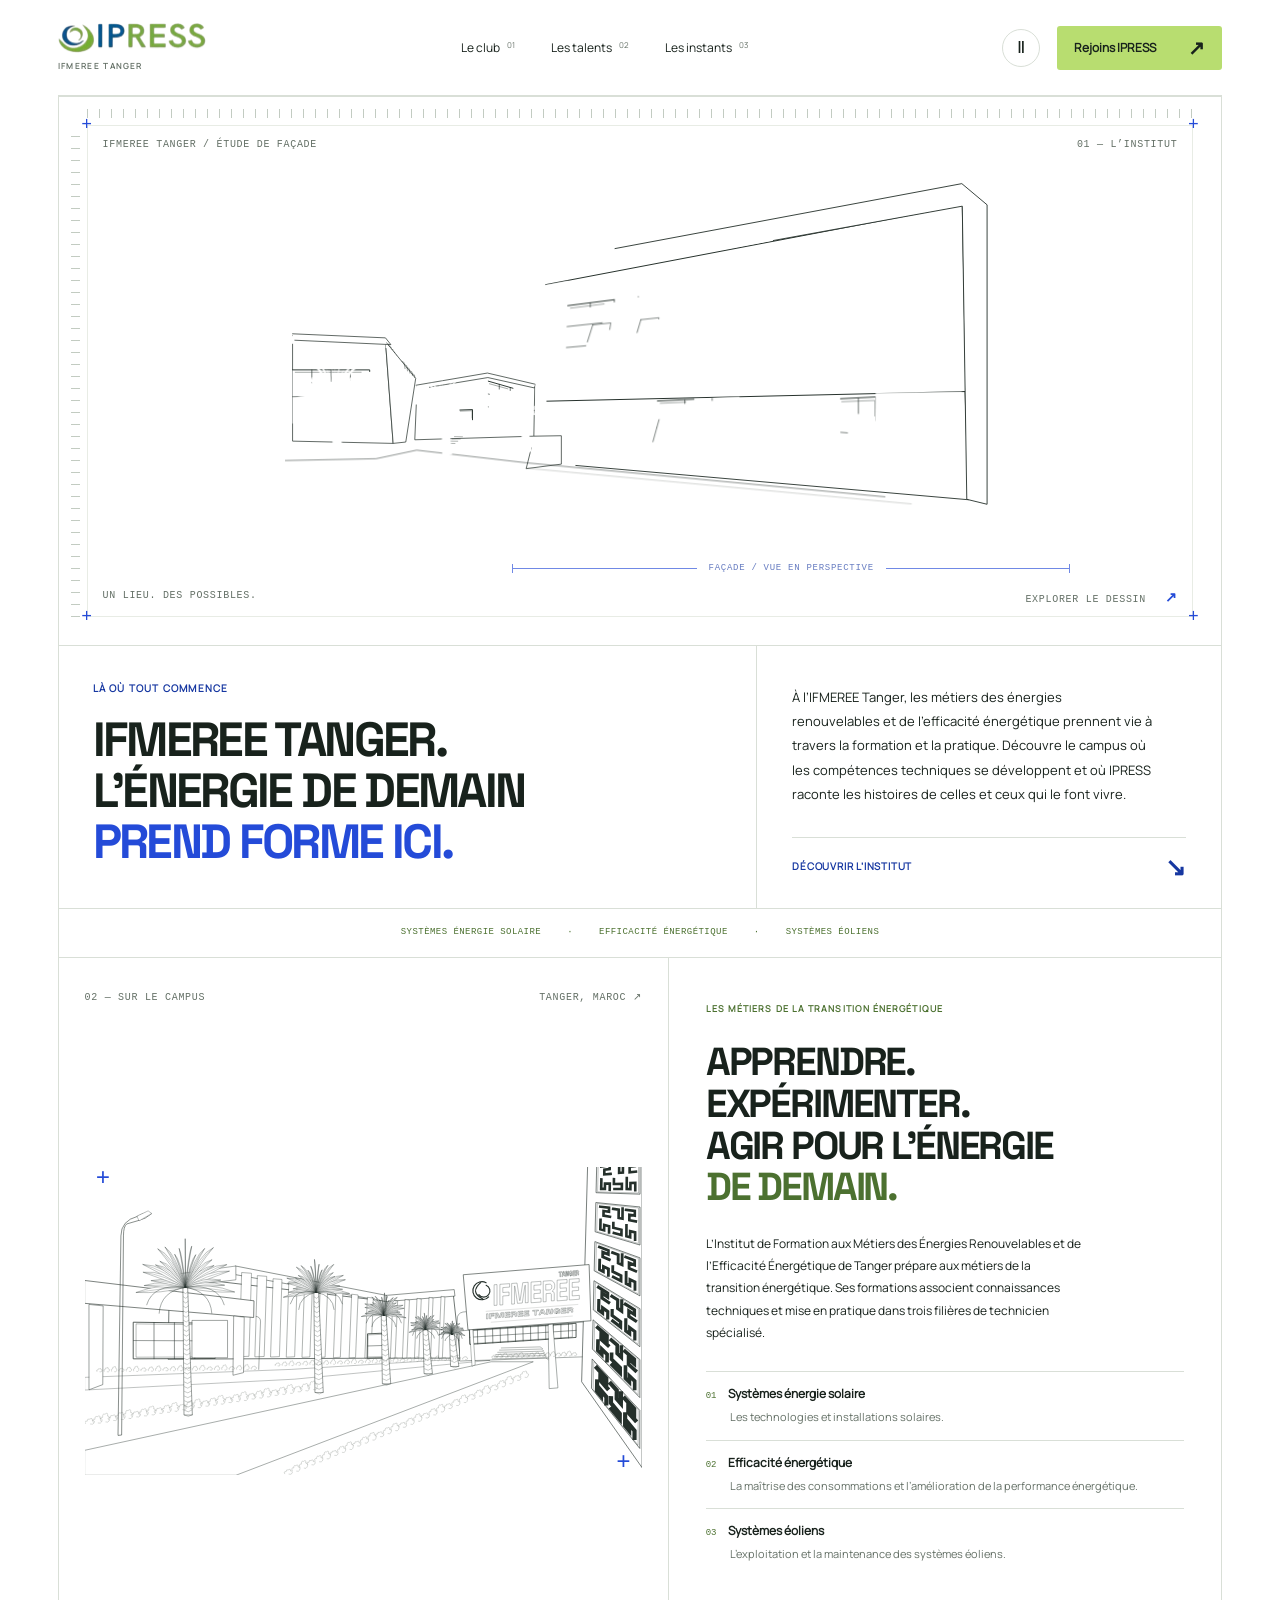
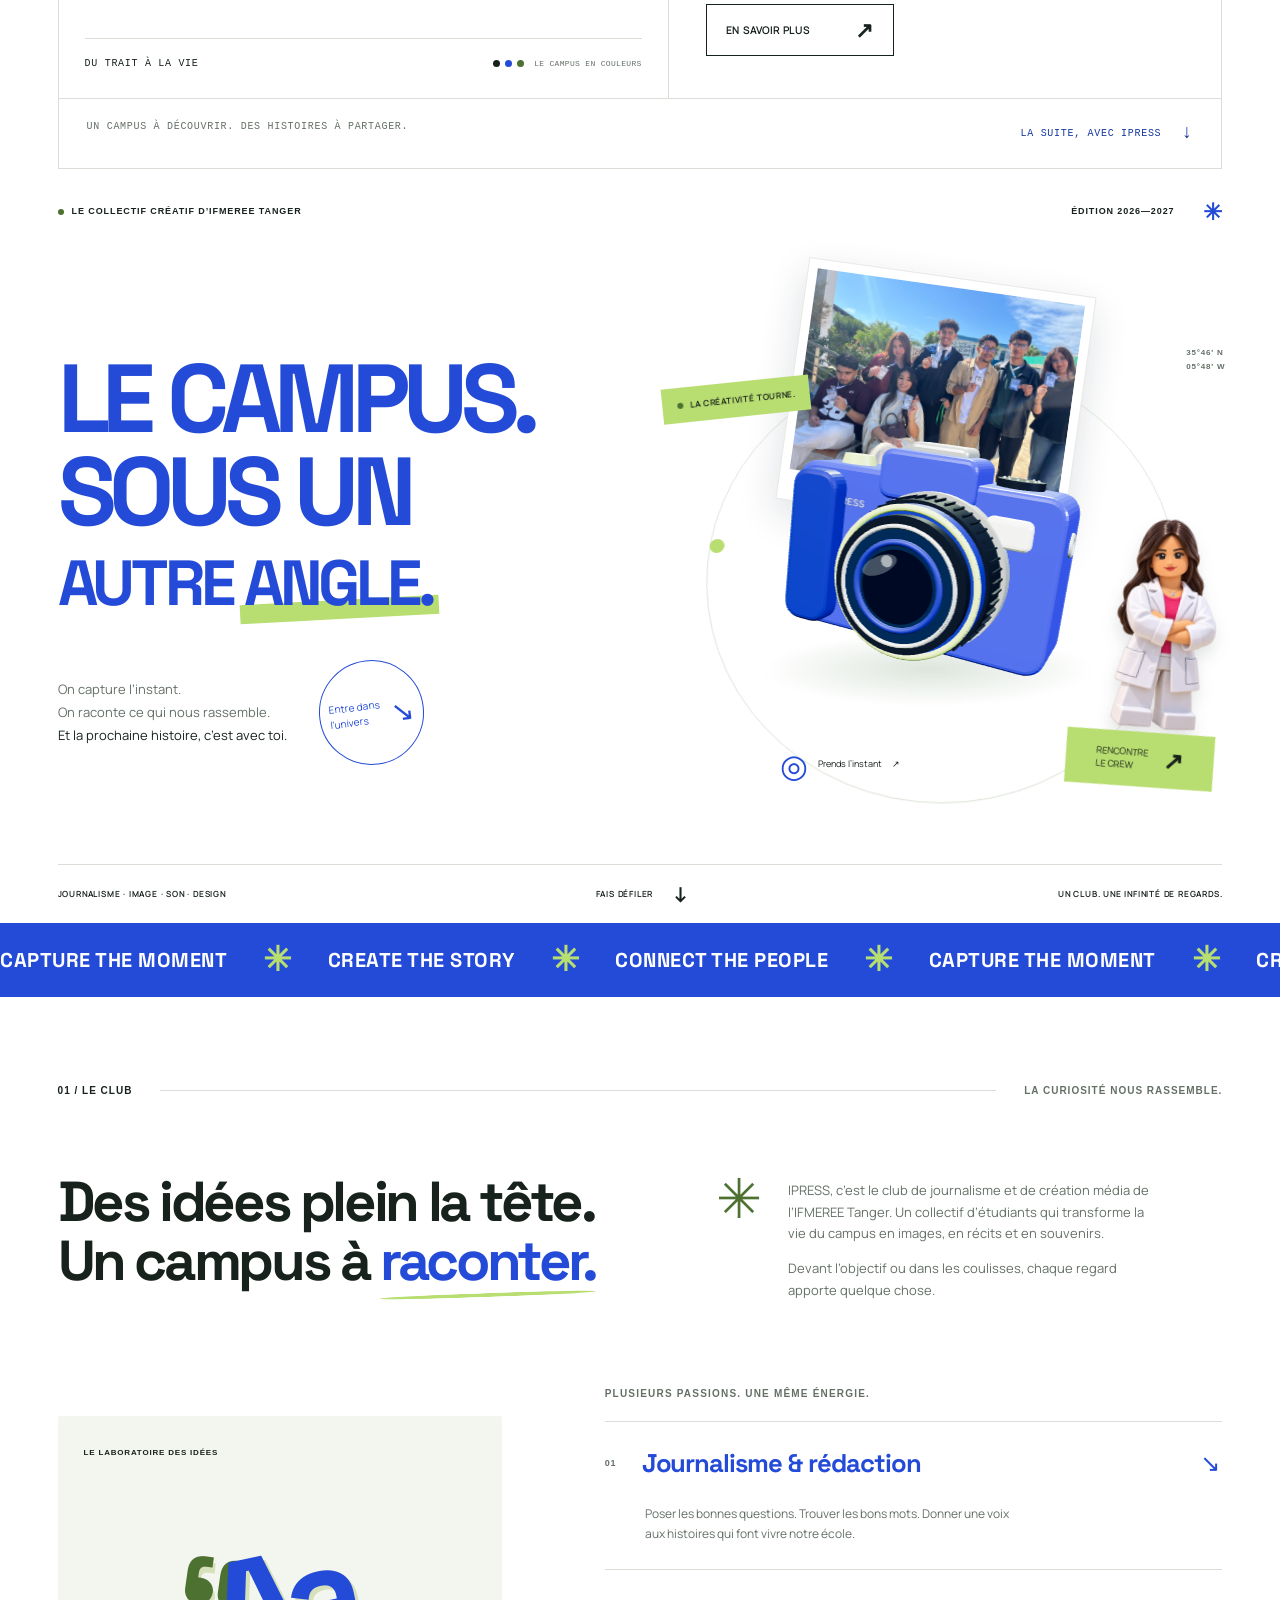
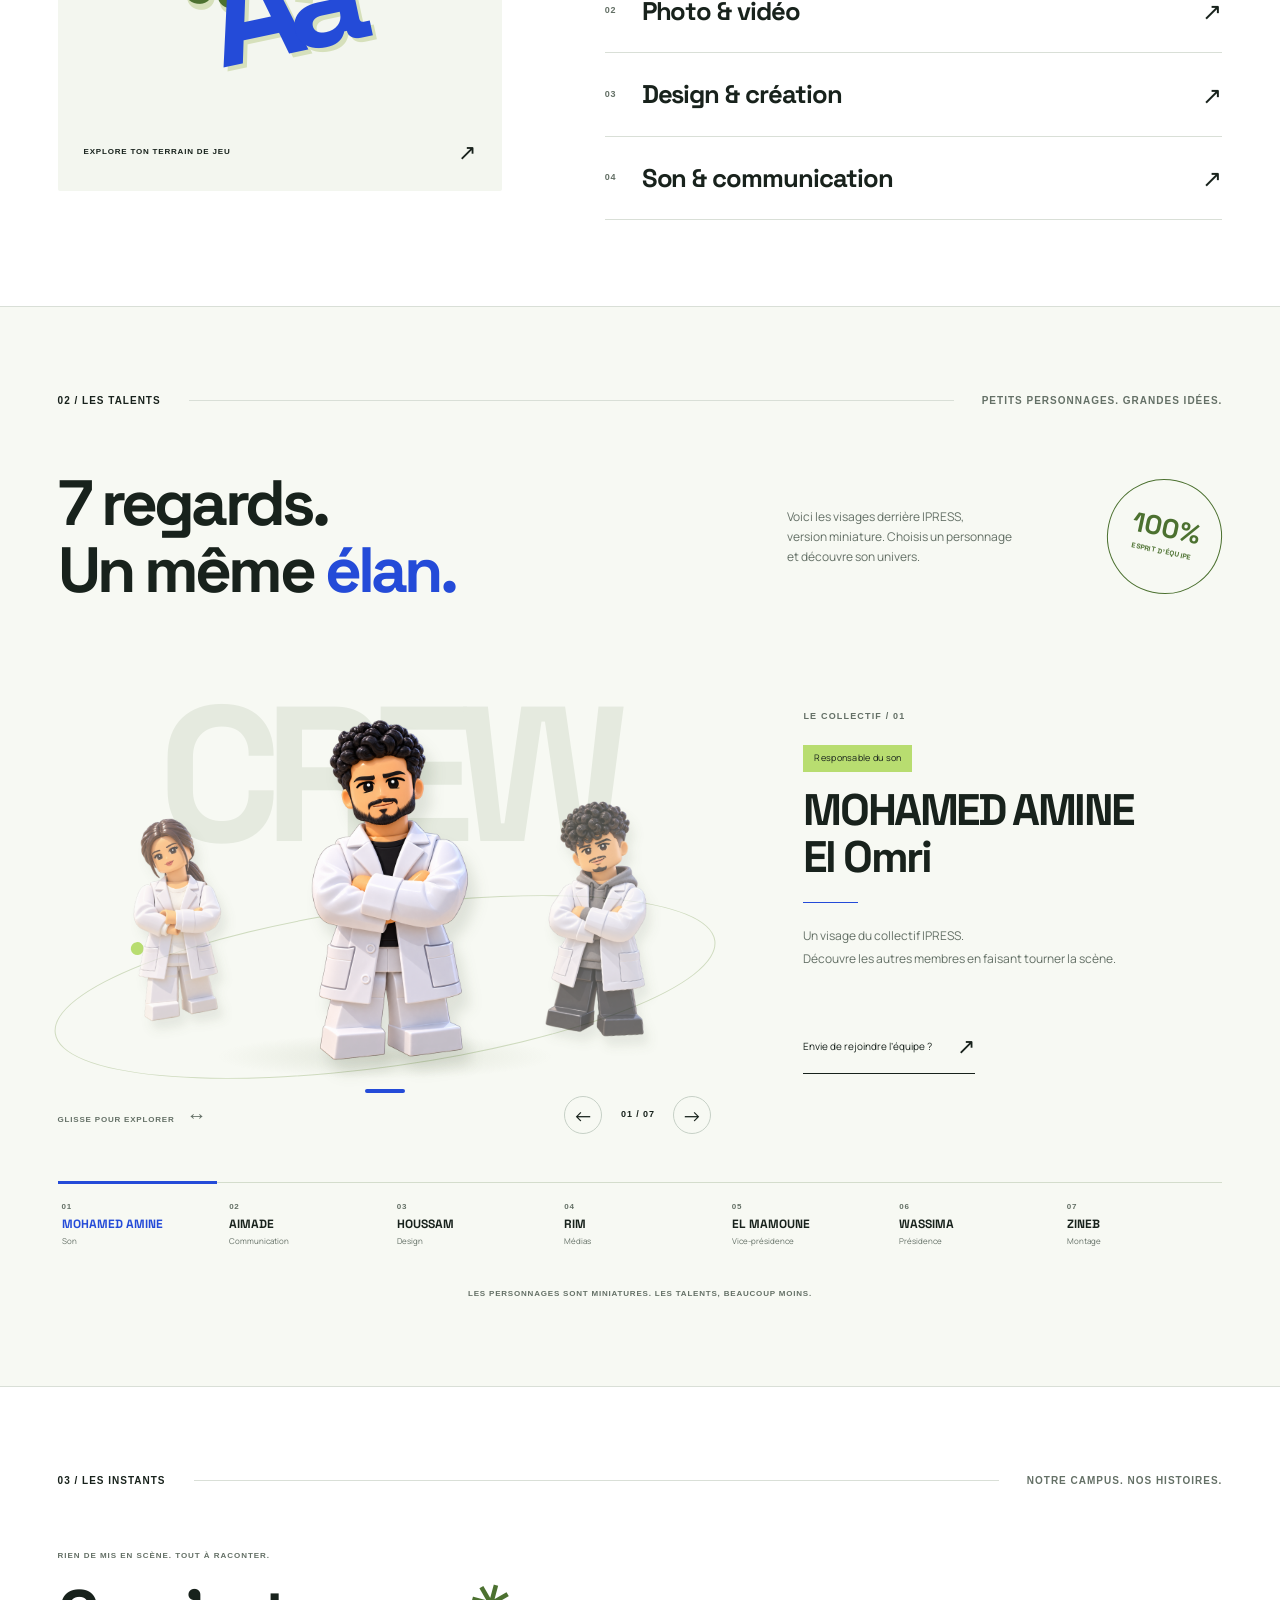
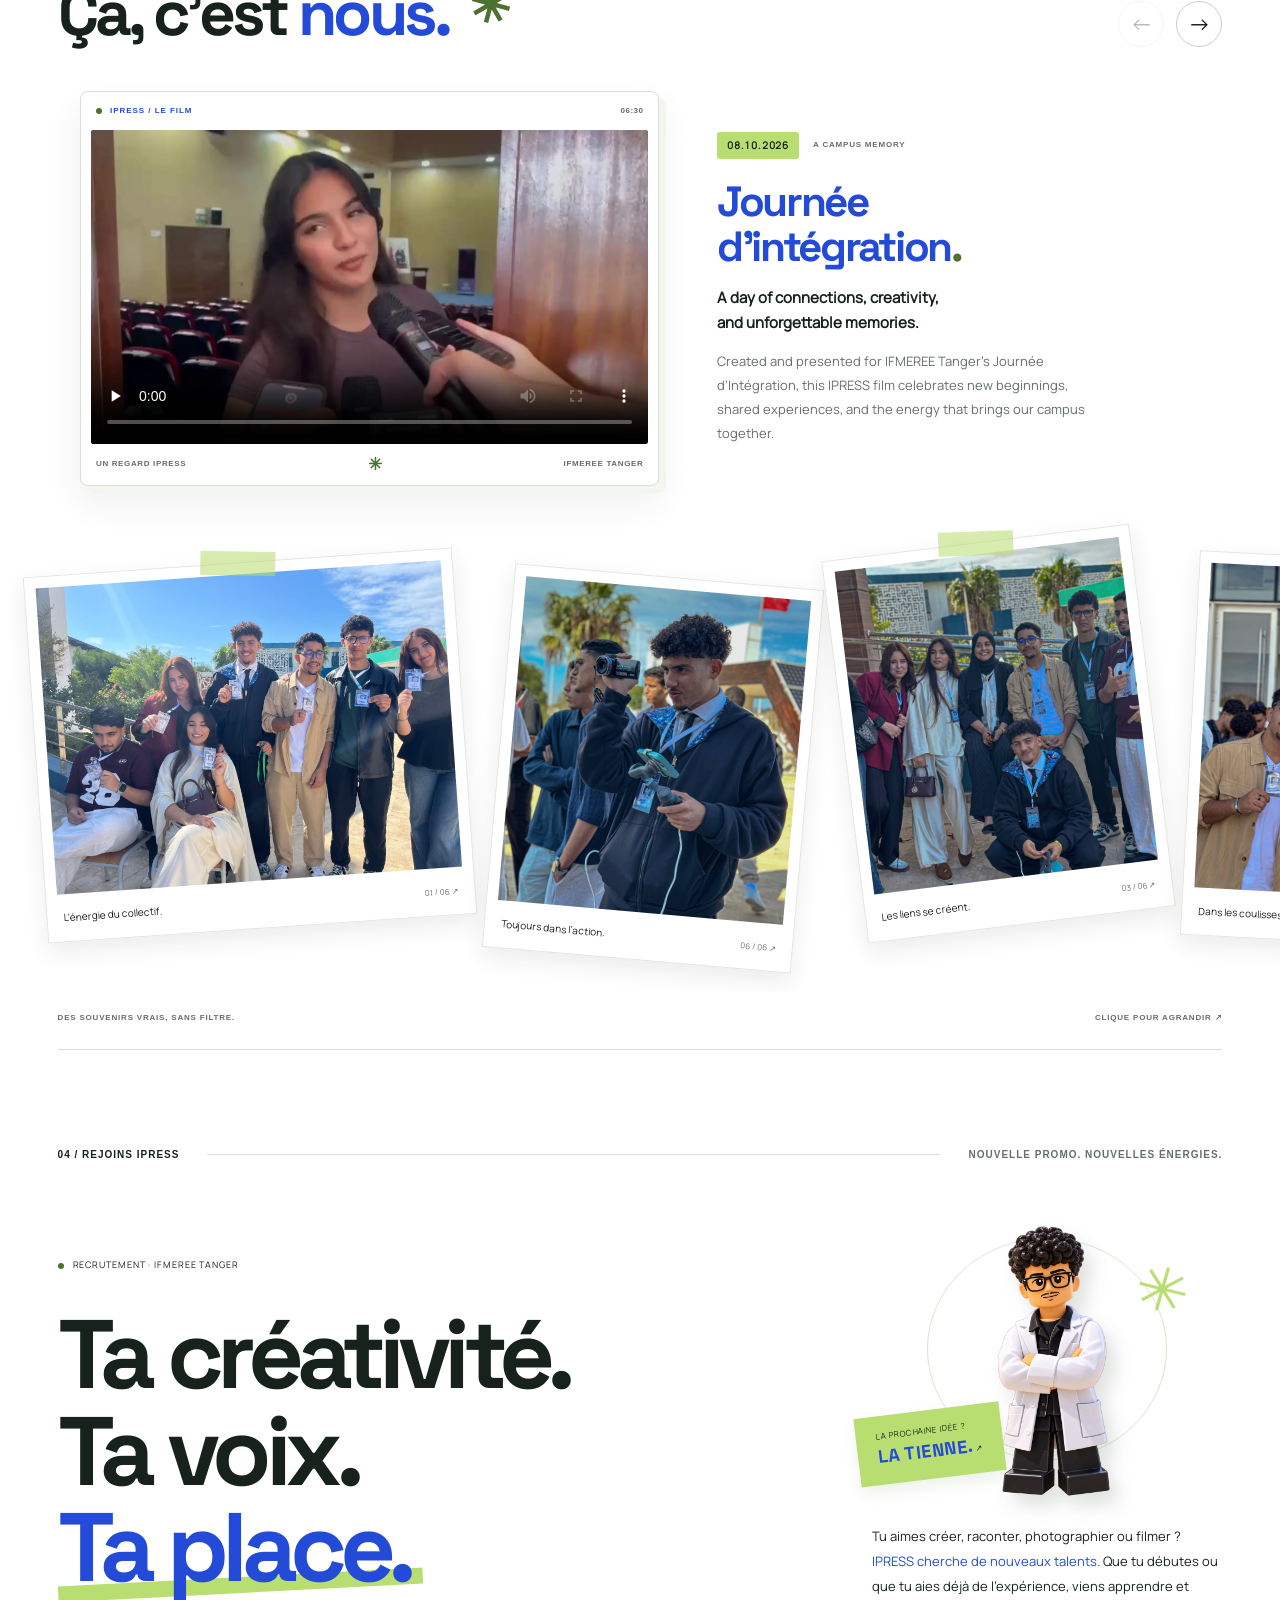
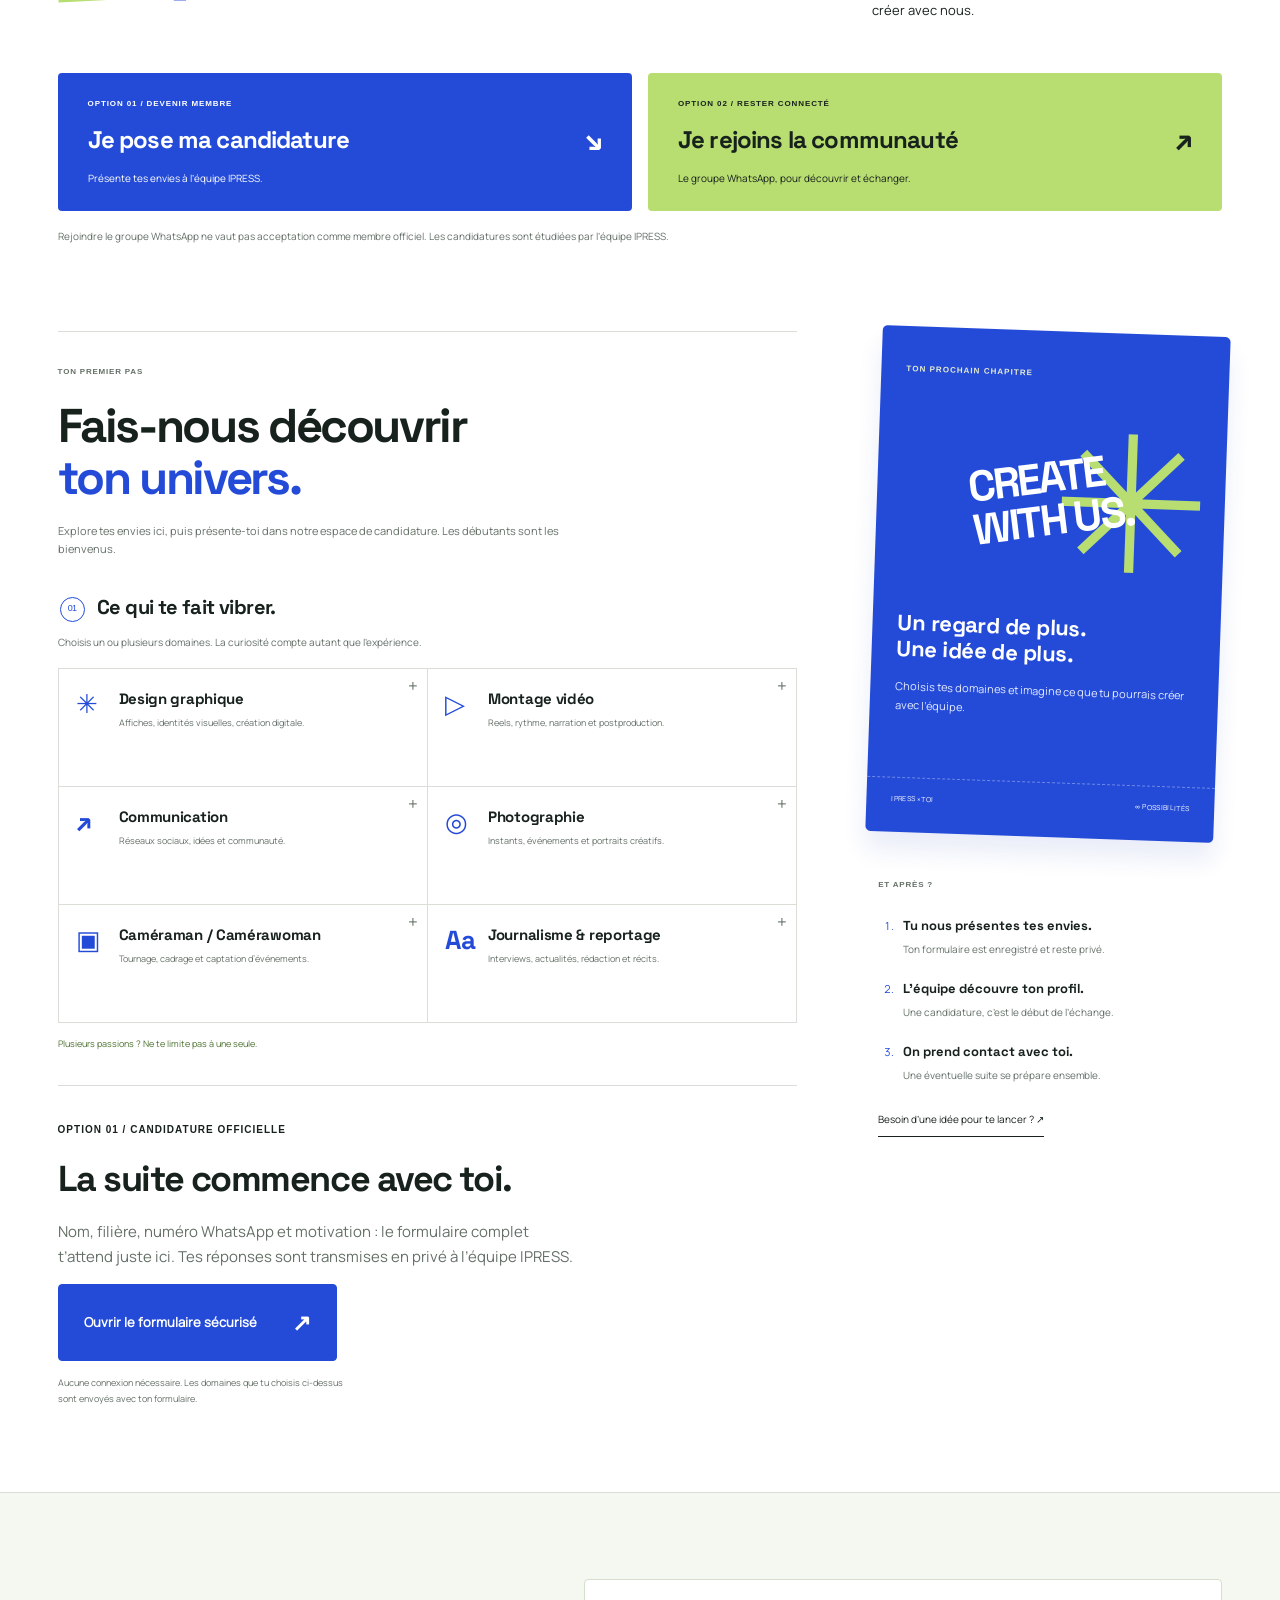
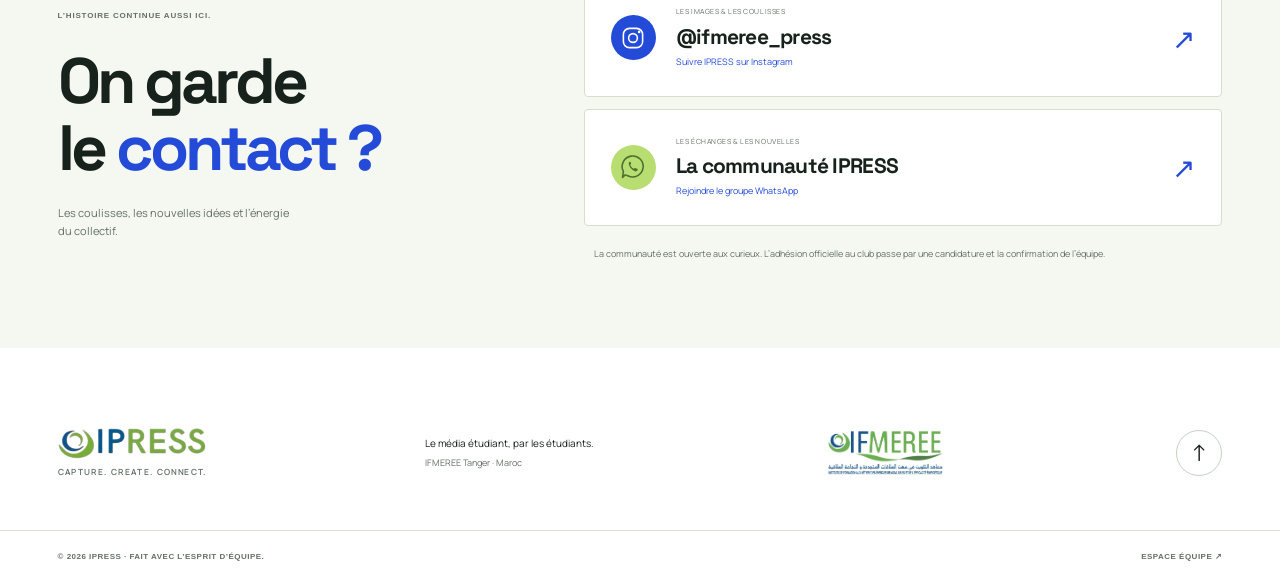
==== commit bbcb9ff6: "Add files via upload" ====
--- a/index.html
+++ b/index.html
@@ -18,14 +18,32 @@
   <link rel="stylesheet" href="pages.css?v=images-20261018">
   <link rel="stylesheet" href="media.css">
   <link rel="stylesheet" href="motion.css">
-  <link rel="stylesheet" href="ifmeree-intro.css">
-  <link rel="preload" href="facade-ink.webp" as="image">
+  <link rel="stylesheet" href="ifmeree-intro.css?v=vector-20261018">
+  <script>
+    /* A bounded enhancement guard: a blocked script leaves a complete illustration. */
+    (() => {
+      try {
+        const saved = sessionStorage.getItem('ipress-motion');
+        const reduce = saved === 'reduce' || (saved !== 'full' && matchMedia('(prefers-reduced-motion: reduce)').matches);
+        if (!reduce && !location.hash) {
+          document.documentElement.classList.add('ifm-motion-pending');
+          window.__ifmBootTimer = setTimeout(() => {
+            window.__ifmBootExpired = true;
+            document.documentElement.classList.remove('ifm-motion-pending');
+            document.documentElement.classList.add('ifm-art-fallback');
+          }, 2400);
+        }
+      } catch (_) { /* Storage or scripting restrictions keep static artwork usable. */ }
+    })();
+  </script>
+
   <script src="app.js?v=images-20261018" defer></script>
   <script src="media.js?v=images-20261018" defer></script>
   <script src="recruitment.js" defer></script>
   <script src="application.js" defer></script>
   <script src="motion.js" defer></script>
-  <script src="ifmeree-intro.js" defer></script>
+  <script src="ifmeree-art.js?v=vector-20261018" defer></script>
+  <script src="ifmeree-intro.js?v=vector-20261018" defer></script>
   <script type="module" src="scene.js?v=images-20261018"></script>
 </head>
 <body>
@@ -46,27 +64,17 @@
           <div class="ifm-ruler ifm-ruler-left" aria-hidden="true"></div>
           <div class="ifm-drawing-meta ifm-technical" aria-hidden="true"><span>IFMEREE TANGER / ÉTUDE DE FAÇADE</span><span>01 — L’INSTITUT</span></div>
           <div class="ifm-facade-wrap">
-            <svg class="ifm-facade" viewBox="0 0 1774 887" role="img" aria-labelledby="ifm-facade-title ifm-facade-description">
-              <title id="ifm-facade-title">La façade de l’IFMEREE Tanger, dessinée à l’encre</title>
-              <desc id="ifm-facade-description">Le bâtiment à bardage horizontal, ses grandes lettres IFMEREE, ses fenêtres et écrans géométriques, avec les bâtiments voisins et la végétation du campus.</desc>
-              <defs>
-                <mask id="ifm-ink-mask" maskUnits="userSpaceOnUse" x="0" y="0" width="1774" height="887">
-                  <rect class="ifm-ink-pass" x="590" y="0" width="1184" height="236" style="--ifm-delay:250ms"/>
-                  <rect class="ifm-ink-pass" x="600" y="230" width="1174" height="230" style="--ifm-delay:650ms"/>
-                  <rect class="ifm-ink-pass" x="600" y="450" width="1174" height="95" style="--ifm-delay:950ms"/>
-                  <rect class="ifm-ink-pass" x="590" y="535" width="1184" height="205" style="--ifm-delay:1150ms"/>
-                  <rect class="ifm-ink-pass" x="0" y="0" width="610" height="465" style="--ifm-delay:800ms"/>
-                  <rect class="ifm-ink-pass" x="0" y="455" width="610" height="285" style="--ifm-delay:1250ms"/>
-                  <rect class="ifm-ink-pass" x="0" y="730" width="1774" height="157" style="--ifm-delay:1550ms"/>
-                </mask>
-              </defs>
-              <g class="ifm-structural-lines" fill="none" stroke="currentColor" stroke-width="1.6" aria-hidden="true">
-                <path pathLength="1" d="M0 355L250 367L303 490M308 510L479 456L608 494M593 700L593 616L682 617L682 532L608 522L608 459L629 454L636 233L820 204L820 149L1702 1L1773 74L1773 778L593 700"/>
-                <path pathLength="1" d="M820 149L820 193L1702 54L1702 1M1702 54L1707 489L608 522M697 291L1009 257L1009 430L693 450ZM746 286L743 446M794 280L790 443M846 274L843 441M898 269L896 436M953 263L952 434M696 333L1009 300M694 407L1009 388" style="--ifm-delay:180ms"/>
-                <path pathLength="1" d="M930 529L1143 522L1143 673L929 668ZM1011 527L1011 671M1077 524L1077 672M930 615L1143 615M1398 514L1484 508L1484 689L1397 684ZM1485 496L1707 487L1712 772L1485 744ZM636 233L693 226L694 448L628 454ZM0 444L192 447L193 612M484 467L553 487L553 615L484 613Z" style="--ifm-delay:400ms"/>
-              </g>
-              <image class="ifm-ink-image" href="facade-ink.webp" width="1774" height="887" mask="url(#ifm-ink-mask)"/>
-            </svg>
+<svg xmlns="http://www.w3.org/2000/svg" class="ifm-architectural-svg ifm-facade-svg" data-artwork="facade" viewBox="-35 -90 1610 910" role="img" aria-labelledby="facade-title facade-desc" fill="none" stroke-linecap="round" stroke-linejoin="round">
+        <title id="facade-title">La façade de l’IFMEREE Tanger, illustration architecturale</title><desc id="facade-desc">Dessin vectoriel de la façade à bardage, avec ses grandes lettres IFMEREE, les fenêtres ouvrantes, les claustras géométriques, les bâtiments voisins et les palmiers. Chaque contour fait partie du dessin animé.</desc>
+        <defs>
+          <pattern id="facade-hatch" width="7" height="7" patternUnits="userSpaceOnUse" patternTransform="rotate(-28)"><path d="M0 0V7" stroke="#687266" stroke-width=".6"/></pattern>
+          <pattern id="facade-concrete" width="29" height="25" patternUnits="userSpaceOnUse"><circle cx="4" cy="5" r=".65" fill="#a8afa3"/><circle cx="21" cy="17" r=".45" fill="#b9bdb5"/></pattern>
+          <clipPath id="facade-develop-clip" clipPathUnits="userSpaceOnUse"><path class="ifm-develop-front" d="M-100 -150H1700V1200H-100Z"/></clipPath>
+          
+        </defs>
+        <g class="ifm-art-accent" data-paint="accent" clip-path="url(#facade-develop-clip)"></g>
+        <g class="ifm-art-stack"><g class="ifm-paper-surfaces"><path d="M0 275 L206 288 L223 514 L0 509 Z" fill="#fff"/></g><g class="ifm-art-render" data-paint="surfaces" clip-path="url(#facade-develop-clip)"><path d="M0 275 L206 288 L223 514 L0 509 Z" fill="#f3f4ef"/></g><g class="ifm-art-lines"><path class="ifm-vector-stroke" data-family="structure" data-from="0.020" data-to="0.300" data-span="1.00000" pathLength="1" d="M0 275 L206 288 L223 514 L0 509 Z" fill="none" stroke="#25302b" stroke-width="1.6" /></g><g class="ifm-paper-surfaces"><path d="M206 288 L273 370 L251 511 L223 514 Z" fill="#fff"/></g><g class="ifm-art-render" data-paint="surfaces" clip-path="url(#facade-develop-clip)"><path d="M206 288 L273 370 L251 511 L223 514 Z" fill="#d9ded4"/><path d="M206 288 L273 370 L251 511 L223 514 Z" fill="url(#facade-hatch)" opacity=".45"/></g><g class="ifm-art-lines"><path class="ifm-vector-stroke" data-family="structure" data-from="0.027" data-to="0.307" data-span="1.00000" pathLength="1" d="M206 288 L273 370 L251 511 L223 514 Z" fill="none" stroke="#25302b" stroke-width="1.6" /></g><g class="ifm-paper-surfaces"><path d="M0 271 L206 280 L218 295 L0 285 Z" fill="#fff"/></g><g class="ifm-art-render" data-paint="surfaces" clip-path="url(#facade-develop-clip)"><path d="M0 271 L206 280 L218 295 L0 285 Z" fill="#515950"/></g><g class="ifm-art-lines"><path class="ifm-vector-stroke" data-family="structure" data-from="0.034" data-to="0.314" data-span="1.00000" pathLength="1" d="M0 271 L206 280 L218 295 L0 285 Z" fill="none" stroke="#25302b" stroke-width="1.6" /></g><g class="ifm-paper-surfaces"><path d="M0 351 L171 351 L170 467 L0 470 Z" fill="#fff"/></g><g class="ifm-art-render" data-paint="surfaces" clip-path="url(#facade-develop-clip)"><path d="M0 351 L171 351 L170 467 L0 470 Z" fill="#d8dfdb"/></g><g class="ifm-art-lines"><path class="ifm-vector-stroke" data-family="openings" data-from="0.200" data-to="0.570" data-span="1.00000" pathLength="1" d="M0 351 L171 351 L170 467 L0 470 Z" fill="none" stroke="#25302b" stroke-width="2.1" /><path class="ifm-vector-stroke" data-family="openings" data-from="0.207" data-to="0.577" data-span="1.00000" pathLength="1" d="M5.98 356.35 L164.97 356.22 L164.09 461.88 L5.95 464.54 Z" fill="none" stroke="#25302b" stroke-width="0.9" /><path class="ifm-vector-stroke" data-family="openings" data-from="0.214" data-to="0.584" data-span="1.00000" pathLength="1" d="M42.75 351 L42.5 469.25" fill="none" stroke="#25302b" stroke-width="1.45" /><path class="ifm-vector-stroke" data-family="openings" data-from="0.221" data-to="0.591" data-span="1.00000" pathLength="1" d="M85.5 351 L85 468.5" fill="none" stroke="#25302b" stroke-width="1.45" /><path class="ifm-vector-stroke" data-family="openings" data-from="0.228" data-to="0.598" data-span="1.00000" pathLength="1" d="M128.25 351 L127.5 467.75" fill="none" stroke="#25302b" stroke-width="1.45" /><path class="ifm-vector-stroke" data-family="openings" data-from="0.235" data-to="0.605" data-span="1.00000" pathLength="1" d="M0 410.5 L170.5 409" fill="none" stroke="#25302b" stroke-width="1.3" /></g><g class="ifm-art-render" data-paint="surfaces" clip-path="url(#facade-develop-clip)"><path d="M1.71 357.54 L7.69 357.54 L7.65 461.54 L1.7 461.64 Z" fill="#fff" opacity="0.5"/><path d="M44.45 357.5 L50.43 357.5 L50.17 460.85 L44.22 460.94 Z" fill="#fff" opacity="0.5"/><path d="M87.18 357.46 L93.17 357.46 L92.69 460.15 L86.74 460.25 Z" fill="#fff" opacity="0.5"/><path d="M129.92 357.42 L135.9 357.41 L135.21 459.45 L129.25 459.55 Z" fill="#fff" opacity="0.5"/><path d="M0 351 L171 351 L110.96 384.94 L0 411.69 Z" fill="#25302b" opacity="0.12"/></g><g class="ifm-art-lines"><path class="ifm-vector-stroke" data-family="openings" data-from="0.242" data-to="0.612" data-span="1.00000" pathLength="1" d="M208 291 L213 294 L217 320 L212 316 Z" fill="none" stroke="#25302b" stroke-width="1.0" /><path class="ifm-vector-stroke" data-family="openings" data-from="0.249" data-to="0.619" data-span="1.00000" pathLength="1" d="M213.73 297.82 L218.73 300.82 L222.73 326.82 L217.73 322.82 Z" fill="none" stroke="#25302b" stroke-width="1.0" /><path class="ifm-vector-stroke" data-family="openings" data-from="0.256" data-to="0.626" data-span="1.00000" pathLength="1" d="M219.45 304.64 L224.45 307.64 L228.45 333.64 L223.45 329.64 Z" fill="none" stroke="#25302b" stroke-width="1.0" /><path class="ifm-vector-stroke" data-family="openings" data-from="0.263" data-to="0.633" data-span="1.00000" pathLength="1" d="M225.18 311.45 L230.18 314.45 L234.18 340.45 L229.18 336.45 Z" fill="none" stroke="#25302b" stroke-width="1.0" /><path class="ifm-vector-stroke" data-family="openings" data-from="0.270" data-to="0.640" data-span="1.00000" pathLength="1" d="M230.91 318.27 L235.91 321.27 L239.91 347.27 L234.91 343.27 Z" fill="none" stroke="#25302b" stroke-width="1.0" /><path class="ifm-vector-stroke" data-family="openings" data-from="0.277" data-to="0.647" data-span="1.00000" pathLength="1" d="M236.64 325.09 L241.64 328.09 L245.64 354.09 L240.64 350.09 Z" fill="none" stroke="#25302b" stroke-width="1.0" /><path class="ifm-vector-stroke" data-family="openings" data-from="0.200" data-to="0.570" data-span="1.00000" pathLength="1" d="M242.36 331.91 L247.36 334.91 L251.36 360.91 L246.36 356.91 Z" fill="none" stroke="#25302b" stroke-width="1.0" /><path class="ifm-vector-stroke" data-family="openings" data-from="0.207" data-to="0.577" data-span="1.00000" pathLength="1" d="M248.09 338.73 L253.09 341.73 L257.09 367.73 L252.09 363.73 Z" fill="none" stroke="#25302b" stroke-width="1.0" /><path class="ifm-vector-stroke" data-family="openings" data-from="0.214" data-to="0.584" data-span="1.00000" pathLength="1" d="M253.82 345.55 L258.82 348.55 L262.82 374.55 L257.82 370.55 Z" fill="none" stroke="#25302b" stroke-width="1.0" /><path class="ifm-vector-stroke" data-family="openings" data-from="0.221" data-to="0.591" data-span="1.00000" pathLength="1" d="M259.55 352.36 L264.55 355.36 L268.55 381.36 L263.55 377.36 Z" fill="none" stroke="#25302b" stroke-width="1.0" /><path class="ifm-vector-stroke" data-family="openings" data-from="0.228" data-to="0.598" data-span="1.00000" pathLength="1" d="M265.27 359.18 L270.27 362.18 L274.27 388.18 L269.27 384.18 Z" fill="none" stroke="#25302b" stroke-width="1.0" /></g><g class="ifm-paper-surfaces"><path d="M276 388 L433 365 L537 389 L535 498 L271 506 Z" fill="#fff"/></g><g class="ifm-art-render" data-paint="surfaces" clip-path="url(#facade-develop-clip)"><path d="M276 388 L433 365 L537 389 L535 498 L271 506 Z" fill="#f5f5f0"/></g><g class="ifm-art-lines"><path class="ifm-vector-stroke" data-family="structure" data-from="0.041" data-to="0.321" data-span="1.00000" pathLength="1" d="M276 388 L433 365 L537 389 L535 498 L271 506 Z" fill="none" stroke="#25302b" stroke-width="1.6" /></g><g class="ifm-paper-surfaces"><path d="M274 385 L432 358 L539 383 L536 391 L433 368 L276 394 Z" fill="#fff"/></g><g class="ifm-art-render" data-paint="surfaces" clip-path="url(#facade-develop-clip)"><path d="M274 385 L432 358 L539 383 L536 391 L433 368 L276 394 Z" fill="#596159"/></g><g class="ifm-art-lines"><path class="ifm-vector-stroke" data-family="structure" data-from="0.048" data-to="0.328" data-span="1.00000" pathLength="1" d="M274 385 L432 358 L539 383 L536 391 L433 368 L276 394 Z" fill="none" stroke="#25302b" stroke-width="1.6" /></g><g class="ifm-paper-surfaces"><path d="M434 376 L507 397 L507 492 L434 490 Z" fill="#fff"/></g><g class="ifm-art-render" data-paint="surfaces" clip-path="url(#facade-develop-clip)"><path d="M434 376 L507 397 L507 492 L434 490 Z" fill="#d8dfdb"/></g><g class="ifm-art-lines"><path class="ifm-vector-stroke" data-family="openings" data-from="0.235" data-to="0.605" data-span="1.00000" pathLength="1" d="M434 376 L507 397 L507 492 L434 490 Z" fill="none" stroke="#25302b" stroke-width="2.1" /><path class="ifm-vector-stroke" data-family="openings" data-from="0.242" data-to="0.612" data-span="1.00000" pathLength="1" d="M436.56 381.84 L504.44 400.57 L504.44 487.63 L436.56 484.97 Z" fill="none" stroke="#25302b" stroke-width="0.9" /><path class="ifm-vector-stroke" data-family="openings" data-from="0.249" data-to="0.619" data-span="1.00000" pathLength="1" d="M458.33 383 L458.33 490.67" fill="none" stroke="#25302b" stroke-width="1.45" /><path class="ifm-vector-stroke" data-family="openings" data-from="0.256" data-to="0.626" data-span="1.00000" pathLength="1" d="M482.67 390 L482.67 491.33" fill="none" stroke="#25302b" stroke-width="1.45" /><path class="ifm-vector-stroke" data-family="openings" data-from="0.263" data-to="0.633" data-span="1.00000" pathLength="1" d="M434 404.5 L507 420.75" fill="none" stroke="#25302b" stroke-width="1.3" /><path class="ifm-vector-stroke" data-family="openings" data-from="0.270" data-to="0.640" data-span="1.00000" pathLength="1" d="M434 433 L507 444.5" fill="none" stroke="#25302b" stroke-width="1.3" /><path class="ifm-vector-stroke" data-family="openings" data-from="0.277" data-to="0.647" data-span="1.00000" pathLength="1" d="M434 461.5 L507 468.25" fill="none" stroke="#25302b" stroke-width="1.3" /></g><g class="ifm-art-render" data-paint="surfaces" clip-path="url(#facade-develop-clip)"><path d="M434.97 382.54 L438.38 383.47 L438.38 482.22 L434.97 482.06 Z" fill="#fff" opacity="0.5"/><path d="M459.31 389.19 L462.71 390.12 L462.71 483.33 L459.31 483.17 Z" fill="#fff" opacity="0.5"/><path d="M483.64 395.84 L487.05 396.77 L487.05 484.44 L483.64 484.28 Z" fill="#fff" opacity="0.5"/><path d="M434 376 L507 397 L481.45 419.13 L434 434.14 Z" fill="#25302b" opacity="0.12"/></g><g class="ifm-paper-surfaces"><path d="M371 440 L399 439 L399 495 L371 495 Z" fill="#fff"/></g><g class="ifm-art-render" data-paint="surfaces" clip-path="url(#facade-develop-clip)"><path d="M371 440 L399 439 L399 495 L371 495 Z" fill="#9ca9a1"/></g><g class="ifm-art-lines"><path class="ifm-vector-stroke" data-family="openings" data-from="0.200" data-to="0.570" data-span="1.00000" pathLength="1" d="M371 440 L399 439 L399 495 L371 495 Z" fill="none" stroke="#25302b" stroke-width="2.1" /><path class="ifm-vector-stroke" data-family="openings" data-from="0.207" data-to="0.577" data-span="1.00000" pathLength="1" d="M371.98 442.44 L398.02 441.55 L398.02 492.48 L371.98 492.52 Z" fill="none" stroke="#25302b" stroke-width="0.9" /></g><g class="ifm-art-render" data-paint="surfaces" clip-path="url(#facade-develop-clip)"><path d="M372.12 442.99 L376.04 442.85 L376.04 491.14 L372.12 491.15 Z" fill="#fff" opacity="0.5"/><path d="M371 440 L399 439 L389.2 455.49 L371 468.05 Z" fill="#25302b" opacity="0.12"/></g><g class="ifm-art-lines"><path class="ifm-vector-stroke" data-family="openings" data-from="0.214" data-to="0.584" data-span="1.00000" pathLength="1" d="M359 499 L414 500 L429 507" fill="none" stroke="#25302b" stroke-width="0.8" /><path class="ifm-vector-stroke" data-family="openings" data-from="0.221" data-to="0.591" data-span="1.00000" pathLength="1" d="M354 504 L418 505 L434 512" fill="none" stroke="#25302b" stroke-width="0.8" /><path class="ifm-vector-stroke" data-family="openings" data-from="0.228" data-to="0.598" data-span="1.00000" pathLength="1" d="M349 509 L422 510 L439 517" fill="none" stroke="#25302b" stroke-width="0.8" /><path class="ifm-vector-stroke" data-family="openings" data-from="0.235" data-to="0.605" data-span="1.00000" pathLength="1" d="M344 514 L426 515 L444 522" fill="none" stroke="#25302b" stroke-width="0.8" /></g><g class="ifm-paper-surfaces"><path d="M596 415 L1491 395 L1499 639 L594 560 Z" fill="#fff"/></g><g class="ifm-art-render" data-paint="surfaces" clip-path="url(#facade-develop-clip)"><path d="M596 415 L1491 395 L1499 639 L594 560 Z" fill="#d0d5cb"/><path d="M596 415 L1491 395 L1499 639 L594 560 Z" fill="url(#facade-hatch)" opacity=".45"/></g><g class="ifm-art-lines"><path class="ifm-vector-stroke" data-family="structure" data-from="0.055" data-to="0.335" data-span="1.00000" pathLength="1" d="M596 415 L1491 395 L1499 639 L594 560 Z" fill="none" stroke="#25302b" stroke-width="2" /></g><g class="ifm-paper-surfaces"><path d="M536 498 L596 497 L596 560 L518 570 Z" fill="#fff"/></g><g class="ifm-art-render" data-paint="surfaces" clip-path="url(#facade-develop-clip)"><path d="M536 498 L596 497 L596 560 L518 570 Z" fill="#e6e8df"/></g><g class="ifm-art-lines"><path class="ifm-vector-stroke" data-family="structure" data-from="0.062" data-to="0.342" data-span="1.00000" pathLength="1" d="M536 498 L596 497 L596 560 L518 570 Z" fill="none" stroke="#25302b" stroke-width="1.6" /></g><g class="ifm-paper-surfaces"><path d="M561 162 L1485 -14 L1493 399 L538 421 L539 356 L552 352 Z" fill="#fff"/></g><g class="ifm-art-render" data-paint="surfaces" clip-path="url(#facade-develop-clip)"><path d="M561 162 L1485 -14 L1493 399 L538 421 L539 356 L552 352 Z" fill="#dce0d7"/></g><g class="ifm-art-lines"><path class="ifm-vector-stroke" data-family="structure" data-from="0.069" data-to="0.349" data-span="1.00000" pathLength="1" d="M561 162 L1485 -14 L1493 399 L538 421 L539 356 L552 352 Z" fill="none" stroke="#25302b" stroke-width="2.2" /></g><g class="ifm-paper-surfaces"><path d="M715 82 L1484 -62 L1540 -15 L1540 649 L1495 638 L1485 -12 L715 128 Z" fill="#fff"/></g><g class="ifm-art-render" data-paint="surfaces" clip-path="url(#facade-develop-clip)"><path d="M715 82 L1484 -62 L1540 -15 L1540 649 L1495 638 L1485 -12 L715 128 Z" fill="#f5f5ef"/></g><g class="ifm-art-lines"><path class="ifm-vector-stroke" data-family="structure" data-from="0.076" data-to="0.356" data-span="1.00000" pathLength="1" d="M715 82 L1484 -62 L1540 -15 L1540 649 L1495 638 L1485 -12 L715 128 Z" fill="none" stroke="#25302b" stroke-width="2" /></g><g class="ifm-art-render" data-paint="surfaces" clip-path="url(#facade-develop-clip)"><path d="M715 128 L1485 -12 L1485 15 L743 151 Z" fill="#25302b" opacity="0.18"/><path d="M539 421 L1493 399 L1494 417 L596 438 L596 415 Z" fill="#25302b" opacity="0.58"/></g><g class="ifm-art-lines"><path class="ifm-vector-stroke" data-family="material" data-from="0.560" data-to="0.940" data-span="0.12504" pathLength="1" d="M560.54 167.18 L1485.16 -5.74 M560.08 172.36 L1485.32 2.52 M559.62 177.54 L1485.48 10.78 M559.16 182.72 L1485.64 19.04 M558.7 187.9 L1485.8 27.3 M558.24 193.08 L1485.96 35.56 M557.78 198.26 L1486.12 43.82 M557.32 203.44 L1486.28 52.08" fill="none" stroke="#8c9588" stroke-width="0.6" /><path class="ifm-vector-stroke" data-family="material" data-from="0.567" data-to="0.947" data-span="0.12508" pathLength="1" d="M556.86 208.62 L1486.44 60.34 M556.4 213.8 L1486.6 68.6 M555.94 218.98 L1486.76 76.86 M555.48 224.16 L1486.92 85.12 M555.02 229.34 L1487.08 93.38 M554.56 234.52 L1487.24 101.64 M554.1 239.7 L1487.4 109.9 M553.64 244.88 L1487.56 118.16" fill="none" stroke="#8c9588" stroke-width="0.6" /><path class="ifm-vector-stroke" data-family="material" data-from="0.574" data-to="0.954" data-span="0.12512" pathLength="1" d="M553.18 250.06 L1487.72 126.42 M552.72 255.24 L1487.88 134.68 M552.26 260.42 L1488.04 142.94 M551.8 265.6 L1488.2 151.2 M551.34 270.78 L1488.36 159.46 M550.88 275.96 L1488.52 167.72 M550.42 281.14 L1488.68 175.98 M549.96 286.32 L1488.84 184.24" fill="none" stroke="#8c9588" stroke-width="0.6" /><path class="ifm-vector-stroke" data-family="material" data-from="0.581" data-to="0.961" data-span="0.12516" pathLength="1" d="M549.5 291.5 L1489 192.5 M549.04 296.68 L1489.16 200.76 M548.58 301.86 L1489.32 209.02 M548.12 307.04 L1489.48 217.28 M547.66 312.22 L1489.64 225.54 M547.2 317.4 L1489.8 233.8 M546.74 322.58 L1489.96 242.06 M546.28 327.76 L1490.12 250.32" fill="none" stroke="#8c9588" stroke-width="0.6" /><path class="ifm-vector-stroke" data-family="material" data-from="0.588" data-to="0.968" data-span="0.12519" pathLength="1" d="M545.82 332.94 L1490.28 258.58 M545.36 338.12 L1490.44 266.84 M544.9 343.3 L1490.6 275.1 M544.44 348.48 L1490.76 283.36 M543.98 353.66 L1490.92 291.62 M543.52 358.84 L1491.08 299.88 M543.06 364.02 L1491.24 308.14 M542.6 369.2 L1491.4 316.4" fill="none" stroke="#8c9588" stroke-width="0.6" /><path class="ifm-vector-stroke" data-family="material" data-from="0.595" data-to="0.975" data-span="0.12523" pathLength="1" d="M542.14 374.38 L1491.56 324.66 M541.68 379.56 L1491.72 332.92 M541.22 384.74 L1491.88 341.18 M540.76 389.92 L1492.04 349.44 M540.3 395.1 L1492.2 357.7 M539.84 400.28 L1492.36 365.96 M539.38 405.46 L1492.52 374.22 M538.92 410.64 L1492.68 382.48" fill="none" stroke="#8c9588" stroke-width="0.6" /><path class="ifm-vector-stroke" data-family="material" data-from="0.602" data-to="0.982" data-span="0.12514" pathLength="1" d="M595.94 419.39 L1491.24 402.39 M595.88 423.79 L1491.48 409.79 M595.82 428.18 L1491.73 417.18 M595.76 432.58 L1491.97 424.58 M595.7 436.97 L1492.21 431.97 M595.64 441.36 L1492.45 439.36 M595.58 445.76 L1492.7 446.76 M595.52 450.15 L1492.94 454.15" fill="none" stroke="#929a8f" stroke-width="0.55" /><path class="ifm-vector-stroke" data-family="material" data-from="0.609" data-to="0.989" data-span="0.12518" pathLength="1" d="M595.45 454.55 L1493.18 461.55 M595.39 458.94 L1493.42 468.94 M595.33 463.33 L1493.67 476.33 M595.27 467.73 L1493.91 483.73 M595.21 472.12 L1494.15 491.12 M595.15 476.52 L1494.39 498.52 M595.09 480.91 L1494.64 505.91 M595.03 485.3 L1494.88 513.3" fill="none" stroke="#929a8f" stroke-width="0.55" /><path class="ifm-vector-stroke" data-family="material" data-from="0.616" data-to="0.996" data-span="0.12522" pathLength="1" d="M594.97 489.7 L1495.12 520.7 M594.91 494.09 L1495.36 528.09 M594.85 498.48 L1495.61 535.48 M594.79 502.88 L1495.85 542.88 M594.73 507.27 L1496.09 550.27 M594.67 511.67 L1496.33 557.67 M594.61 516.06 L1496.58 565.06 M594.55 520.45 L1496.82 572.45" fill="none" stroke="#929a8f" stroke-width="0.55" /><path class="ifm-vector-stroke" data-family="material" data-from="0.623" data-to="1.000" data-span="0.12526" pathLength="1" d="M594.48 524.85 L1497.06 579.85 M594.42 529.24 L1497.3 587.24 M594.36 533.64 L1497.55 594.64 M594.3 538.03 L1497.79 602.03 M594.24 542.42 L1498.03 609.42 M594.18 546.82 L1498.27 616.82 M594.12 551.21 L1498.52 624.21 M594.06 555.61 L1498.76 631.61" fill="none" stroke="#929a8f" stroke-width="0.55" /></g><g class="ifm-paper-surfaces"><path d="M607 209 L873 175 L871 329 L603 348 Z" fill="#fff"/></g><g class="ifm-art-render" data-paint="surfaces" clip-path="url(#facade-develop-clip)"><path d="M607 209 L873 175 L871 329 L603 348 Z" fill="#d8dfdb"/></g><g class="ifm-art-lines"><path class="ifm-vector-stroke" data-family="openings" data-from="0.242" data-to="0.612" data-span="1.00000" pathLength="1" d="M607 209 L873 175 L871 329 L603 348 Z" fill="none" stroke="#25302b" stroke-width="2.1" /><path class="ifm-vector-stroke" data-family="openings" data-from="0.249" data-to="0.619" data-span="1.00000" pathLength="1" d="M616.13 214.09 L863.6 183.1 L861.71 322.76 L612.56 341.06 Z" fill="none" stroke="#25302b" stroke-width="0.9" /><path class="ifm-vector-stroke" data-family="openings" data-from="0.256" data-to="0.626" data-span="1.00000" pathLength="1" d="M660.2 202.2 L656.6 344.2" fill="none" stroke="#25302b" stroke-width="1.45" /><path class="ifm-vector-stroke" data-family="openings" data-from="0.263" data-to="0.633" data-span="1.00000" pathLength="1" d="M713.4 195.4 L710.2 340.4" fill="none" stroke="#25302b" stroke-width="1.45" /><path class="ifm-vector-stroke" data-family="openings" data-from="0.270" data-to="0.640" data-span="1.00000" pathLength="1" d="M766.6 188.6 L763.8 336.6" fill="none" stroke="#25302b" stroke-width="1.45" /><path class="ifm-vector-stroke" data-family="openings" data-from="0.277" data-to="0.647" data-span="1.00000" pathLength="1" d="M819.8 181.8 L817.4 332.8" fill="none" stroke="#25302b" stroke-width="1.45" /><path class="ifm-vector-stroke" data-family="openings" data-from="0.200" data-to="0.570" data-span="1.00000" pathLength="1" d="M605.67 255.33 L872.33 226.33" fill="none" stroke="#25302b" stroke-width="1.3" /><path class="ifm-vector-stroke" data-family="openings" data-from="0.207" data-to="0.577" data-span="1.00000" pathLength="1" d="M604.33 301.67 L871.67 277.67" fill="none" stroke="#25302b" stroke-width="1.3" /></g><g class="ifm-art-render" data-paint="surfaces" clip-path="url(#facade-develop-clip)"><path d="M608.91 216.38 L616.36 215.45 L612.92 337.55 L605.42 338.11 Z" fill="#fff" opacity="0.5"/><path d="M662.13 209.74 L669.58 208.82 L666.49 333.54 L658.99 334.1 Z" fill="#fff" opacity="0.5"/><path d="M715.35 203.11 L722.8 202.18 L720.07 329.53 L712.57 330.09 Z" fill="#fff" opacity="0.5"/><path d="M768.57 196.47 L776.03 195.55 L773.64 325.52 L766.14 326.08 Z" fill="#fff" opacity="0.5"/><path d="M821.8 189.84 L829.25 188.91 L827.21 321.51 L819.71 322.07 Z" fill="#fff" opacity="0.5"/><path d="M607 209 L873 175 L779.12 230.04 L604.96 279.89 Z" fill="#25302b" opacity="0.12"/></g><g class="ifm-paper-surfaces"><path d="M665.61 251.18 L705.61 246.87 L694.82 311.28 L645.31 315.38 Z" fill="#fff"/></g><g class="ifm-art-render" data-paint="surfaces" clip-path="url(#facade-develop-clip)"><path d="M665.61 251.18 L705.61 246.87 L694.82 311.28 L645.31 315.38 Z" fill="#eef0eb"/><path d="M665.61 251.18 L705.61 246.87 L694.82 311.28 L645.31 315.38 Z" fill="url(#facade-hatch)" opacity=".45"/></g><g class="ifm-art-lines"><path class="ifm-vector-stroke" data-family="openings" data-from="0.214" data-to="0.584" data-span="1.00000" pathLength="1" d="M665.61 251.18 L705.61 246.87 L694.82 311.28 L645.31 315.38 Z" fill="none" stroke="#25302b" stroke-width="1.2" /></g><g class="ifm-art-render" data-paint="surfaces" clip-path="url(#facade-develop-clip)"><path d="M694.82 311.28 L645.31 315.38 L655.31 324.38 L702.82 316.28 Z" fill="#25302b" opacity="0.55"/></g><g class="ifm-art-lines"><path class="ifm-vector-stroke" data-family="openings" data-from="0.221" data-to="0.591" data-span="1.00000" pathLength="1" d="M665.61 251.18 L645.31 315.38 L694.82 311.28 L705.61 246.87" fill="none" stroke="#25302b" stroke-width="1.3" /></g><g class="ifm-paper-surfaces"><path d="M772.29 239.68 L812.29 235.37 L801.85 302.42 L752.35 306.52 Z" fill="#fff"/></g><g class="ifm-art-render" data-paint="surfaces" clip-path="url(#facade-develop-clip)"><path d="M772.29 239.68 L812.29 235.37 L801.85 302.42 L752.35 306.52 Z" fill="#eef0eb"/><path d="M772.29 239.68 L812.29 235.37 L801.85 302.42 L752.35 306.52 Z" fill="url(#facade-hatch)" opacity=".45"/></g><g class="ifm-art-lines"><path class="ifm-vector-stroke" data-family="openings" data-from="0.228" data-to="0.598" data-span="1.00000" pathLength="1" d="M772.29 239.68 L812.29 235.37 L801.85 302.42 L752.35 306.52 Z" fill="none" stroke="#25302b" stroke-width="1.2" /></g><g class="ifm-art-render" data-paint="surfaces" clip-path="url(#facade-develop-clip)"><path d="M801.85 302.42 L752.35 306.52 L762.35 315.52 L809.85 307.42 Z" fill="#25302b" opacity="0.55"/></g><g class="ifm-art-lines"><path class="ifm-vector-stroke" data-family="openings" data-from="0.235" data-to="0.605" data-span="1.00000" pathLength="1" d="M772.29 239.68 L752.35 306.52 L801.85 302.42 L812.29 235.37" fill="none" stroke="#25302b" stroke-width="1.3" /></g><g class="ifm-paper-surfaces"><path d="M809 420 L991 411 L994 551 L806 538 Z" fill="#fff"/></g><g class="ifm-art-render" data-paint="surfaces" clip-path="url(#facade-develop-clip)"><path d="M809 420 L991 411 L994 551 L806 538 Z" fill="#d8dfdb"/></g><g class="ifm-art-lines"><path class="ifm-vector-stroke" data-family="openings" data-from="0.242" data-to="0.612" data-span="1.00000" pathLength="1" d="M809 420 L991 411 L994 551 L806 538 Z" fill="none" stroke="#25302b" stroke-width="2.1" /><path class="ifm-vector-stroke" data-family="openings" data-from="0.249" data-to="0.619" data-span="1.00000" pathLength="1" d="M815.24 425.03 L984.76 417.58 L987.29 544.28 L812.71 533.11 Z" fill="none" stroke="#25302b" stroke-width="0.9" /><path class="ifm-vector-stroke" data-family="openings" data-from="0.256" data-to="0.626" data-span="1.00000" pathLength="1" d="M869.67 417 L868.67 542.33" fill="none" stroke="#25302b" stroke-width="1.45" /><path class="ifm-vector-stroke" data-family="openings" data-from="0.263" data-to="0.633" data-span="1.00000" pathLength="1" d="M930.33 414 L931.33 546.67" fill="none" stroke="#25302b" stroke-width="1.45" /><path class="ifm-vector-stroke" data-family="openings" data-from="0.270" data-to="0.640" data-span="1.00000" pathLength="1" d="M807.5 479 L992.5 481" fill="none" stroke="#25302b" stroke-width="1.3" /></g><g class="ifm-art-render" data-paint="surfaces" clip-path="url(#facade-develop-clip)"><path d="M811.27 426.39 L819.77 426.02 L817.46 530.43 L808.71 529.89 Z" fill="#fff" opacity="0.5"/><path d="M872.04 423.79 L880.55 423.43 L879.99 534.25 L871.24 533.71 Z" fill="#fff" opacity="0.5"/><path d="M932.82 421.19 L941.33 420.83 L942.52 538.07 L933.76 537.53 Z" fill="#fff" opacity="0.5"/><path d="M809 420 L991 411 L927.56 452.52 L807.47 480.18 Z" fill="#25302b" opacity="0.12"/></g><g class="ifm-paper-surfaces"><path d="M812.55 461.27 L864.71 460.9 L857.67 515.51 L798.23 512.84 Z" fill="#fff"/></g><g class="ifm-art-render" data-paint="surfaces" clip-path="url(#facade-develop-clip)"><path d="M812.55 461.27 L864.71 460.9 L857.67 515.51 L798.23 512.84 Z" fill="#eef0eb"/><path d="M812.55 461.27 L864.71 460.9 L857.67 515.51 L798.23 512.84 Z" fill="url(#facade-hatch)" opacity=".45"/></g><g class="ifm-art-lines"><path class="ifm-vector-stroke" data-family="openings" data-from="0.277" data-to="0.647" data-span="1.00000" pathLength="1" d="M812.55 461.27 L864.71 460.9 L857.67 515.51 L798.23 512.84 Z" fill="none" stroke="#25302b" stroke-width="1.2" /></g><g class="ifm-art-render" data-paint="surfaces" clip-path="url(#facade-develop-clip)"><path d="M857.67 515.51 L798.23 512.84 L808.23 521.84 L865.67 520.51 Z" fill="#25302b" opacity="0.55"/></g><g class="ifm-art-lines"><path class="ifm-vector-stroke" data-family="openings" data-from="0.200" data-to="0.570" data-span="1.00000" pathLength="1" d="M812.55 461.27 L798.23 512.84 L857.67 515.51 L864.71 460.9" fill="none" stroke="#25302b" stroke-width="1.3" /></g><g class="ifm-paper-surfaces"><path d="M1215 415 L1294 411 L1294 581 L1216 564 Z" fill="#fff"/></g><g class="ifm-art-render" data-paint="surfaces" clip-path="url(#facade-develop-clip)"><path d="M1215 415 L1294 411 L1294 581 L1216 564 Z" fill="#d8dfdb"/></g><g class="ifm-art-lines"><path class="ifm-vector-stroke" data-family="openings" data-from="0.207" data-to="0.577" data-span="1.00000" pathLength="1" d="M1215 415 L1294 411 L1294 581 L1216 564 Z" fill="none" stroke="#25302b" stroke-width="2.1" /><path class="ifm-vector-stroke" data-family="openings" data-from="0.214" data-to="0.584" data-span="1.00000" pathLength="1" d="M1217.81 421.6 L1291.24 418.76 L1291.27 572.79 L1218.69 557.86 Z" fill="none" stroke="#25302b" stroke-width="0.9" /><path class="ifm-vector-stroke" data-family="openings" data-from="0.221" data-to="0.591" data-span="1.00000" pathLength="1" d="M1254.5 413 L1255 572.5" fill="none" stroke="#25302b" stroke-width="1.45" /><path class="ifm-vector-stroke" data-family="openings" data-from="0.228" data-to="0.598" data-span="1.00000" pathLength="1" d="M1215.5 489.5 L1294 496" fill="none" stroke="#25302b" stroke-width="1.3" /></g><g class="ifm-art-render" data-paint="surfaces" clip-path="url(#facade-develop-clip)"><path d="M1216.63 423.14 L1222.16 422.94 L1222.96 554.97 L1217.49 553.88 Z" fill="#fff" opacity="0.5"/><path d="M1256.11 421.72 L1261.63 421.52 L1261.99 562.73 L1256.53 561.65 Z" fill="#fff" opacity="0.5"/><path d="M1215 415 L1294 411 L1266.45 459.57 L1215.51 490.99 Z" fill="#25302b" opacity="0.12"/><path d="M872 329 L929 401 L1028 399 L941 317 Z" fill="#25302b" opacity="0.16"/><path d="M806 538 L806 560 L1057 580 L994 551 Z" fill="#25302b" opacity="0.1"/></g><g class="ifm-paper-surfaces"><path d="M559 163 L611 154 L605 341 L552 348 Z" fill="#fff"/></g><g class="ifm-art-render" data-paint="surfaces" clip-path="url(#facade-develop-clip)"><path d="M559 163 L611 154 L605 341 L552 348 Z" fill="#fafbf7"/></g><g class="ifm-art-lines"><path class="ifm-vector-stroke" data-family="screens" data-from="0.390" data-to="0.760" data-span="1.00000" pathLength="1" d="M559 163 L611 154 L605 341 L552 348 Z" fill="none" stroke="#25302b" stroke-width="1.7" /><path class="ifm-vector-stroke" data-family="screens" data-from="0.397" data-to="0.767" data-span="1.00000" pathLength="1" d="M560.61 168.24 L609 159.92 L603.33 335.64 L554.06 342.2 Z" fill="none" stroke="#25302b" stroke-width="0.8" /><path class="ifm-vector-stroke" data-family="screens" data-from="0.404" data-to="0.774" data-span="0.53025" pathLength="1" d="M564.43 173.78 L580 171.12 L579.77 177.72 L570.14 179.34 L569.85 187.39 L581.32 185.47 M587.3 170.85 L597.15 169.17 L596.71 182.41 L603.59 181.26 L604.11 165.55" fill="none" stroke="#25302b" stroke-width="4.749578928705154" stroke-linecap="square" stroke-linejoin="miter"/><path class="ifm-vector-stroke" data-family="screens" data-from="0.411" data-to="0.781" data-span="0.53957" pathLength="1" d="M564.49 196.51 L563.88 213.06 L570.55 211.99 L570.88 202.97 L579.61 201.54 L579.24 212.04 M587.2 193.48 L586.93 201.31 L601.41 198.95 L601.14 207.04 L587.8 209.2" fill="none" stroke="#25302b" stroke-width="4.749578928705154" stroke-linecap="square" stroke-linejoin="miter"/><path class="ifm-vector-stroke" data-family="screens" data-from="0.418" data-to="0.788" data-span="0.53171" pathLength="1" d="M562.58 223.44 L572.48 221.86 L572.01 235.03 L578.92 233.95 L579.48 218.32 M585.64 218.79 L601.3 216.29 L601.08 222.92 L591.4 224.45 L591.13 232.53 L602.66 230.73" fill="none" stroke="#25302b" stroke-width="4.749578928705154" stroke-linecap="square" stroke-linejoin="miter"/><path class="ifm-vector-stroke" data-family="screens" data-from="0.425" data-to="0.795" data-span="0.54063" pathLength="1" d="M562.43 245.97 L562.14 253.76 L576.69 251.54 L576.41 259.6 L563 261.62 M585.77 241.64 L585.19 258.28 L591.9 257.27 L592.2 248.2 L600.98 246.86 L600.63 257.41" fill="none" stroke="#25302b" stroke-width="4.749578928705154" stroke-linecap="square" stroke-linejoin="miter"/><path class="ifm-vector-stroke" data-family="screens" data-from="0.432" data-to="0.802" data-span="0.53087" pathLength="1" d="M560.81 271.15 L576.54 268.81 L576.31 275.41 L566.58 276.84 L566.29 284.88 L577.88 283.2 M583.91 268.69 L593.86 267.21 L593.42 280.45 L600.37 279.43 L600.89 263.73" fill="none" stroke="#25302b" stroke-width="4.749578928705154" stroke-linecap="square" stroke-linejoin="miter"/><path class="ifm-vector-stroke" data-family="screens" data-from="0.439" data-to="0.809" data-span="0.53913" pathLength="1" d="M560.88 293.9 L560.27 310.46 L567.01 309.51 L567.33 300.49 L576.16 299.24 L575.78 309.74 M583.82 291.34 L583.55 299.16 L598.17 297.09 L597.91 305.19 L584.43 307.07" fill="none" stroke="#25302b" stroke-width="4.749578928705154" stroke-linecap="square" stroke-linejoin="miter"/><path class="ifm-vector-stroke" data-family="screens" data-from="0.446" data-to="0.816" data-span="0.53215" pathLength="1" d="M558.96 320.81 L568.96 319.43 L568.49 332.61 L575.47 331.66 L576.02 316.03 M582.25 316.63 L598.06 314.45 L597.85 321.07 L588.07 322.41 L587.8 330.49 L599.44 328.92" fill="none" stroke="#25302b" stroke-width="4.749578928705154" stroke-linecap="square" stroke-linejoin="miter"/></g><g class="ifm-paper-surfaces"><path d="M1293 402 L1484 400 L1492 634 L1290 602 Z" fill="#fff"/></g><g class="ifm-art-render" data-paint="surfaces" clip-path="url(#facade-develop-clip)"><path d="M1293 402 L1484 400 L1492 634 L1290 602 Z" fill="#fafbf7"/></g><g class="ifm-art-lines"><path class="ifm-vector-stroke" data-family="screens" data-from="0.453" data-to="0.823" data-span="1.00000" pathLength="1" d="M1293 402 L1484 400 L1492 634 L1290 602 Z" fill="none" stroke="#25302b" stroke-width="1.7" /><path class="ifm-vector-stroke" data-family="screens" data-from="0.460" data-to="0.830" data-span="1.00000" pathLength="1" d="M1299.61 407.97 L1477.54 407.05 L1484.7 625.9 L1297.15 597.08 Z" fill="none" stroke="#25302b" stroke-width="0.8" /><path class="ifm-vector-stroke" data-family="screens" data-from="0.467" data-to="0.837" data-span="0.15532" pathLength="1" d="M1307.21 413.68 L1323.6 413.68 L1323.56 419.35 L1313.43 419.3 L1313.37 426.17 L1325.46 426.3 M1331.3 414.52 L1341.67 414.53 L1341.65 426.05 L1348.91 426.12 L1348.89 412.39 M1355.4 413.68 L1371.78 413.67 L1371.82 419.58 L1361.69 419.53 L1361.72 426.69 L1373.81 426.82 M1379.5 414.55 L1389.86 414.56 L1390 426.55 L1397.26 426.63 L1397.06 412.33 M1403.58 413.67 L1419.97 413.67 L1420.08 419.81 L1409.95 419.76 L1410.08 427.21 L1422.16 427.34 M1427.69 414.59 L1438.06 414.59 L1438.35 427.05 L1445.6 427.13 L1445.23 412.28 M1451.77 413.67 L1468.15 413.67 L1468.35 420.05 L1458.21 420 L1458.43 427.73 L1470.52 427.86" fill="none" stroke="#25302b" stroke-width="4.911697823584435" stroke-linecap="square" stroke-linejoin="miter"/><path class="ifm-vector-stroke" data-family="screens" data-from="0.390" data-to="0.760" data-span="0.15571" pathLength="1" d="M1307.97 433.16 L1307.83 447.25 L1314.88 447.45 L1314.95 439.74 L1324.17 439.95 L1324.12 448.98 M1331.96 434.2 L1331.93 440.97 L1347.22 441.32 L1347.23 448.39 L1333.12 447.98 M1356.42 433.98 L1356.47 448.66 L1363.52 448.87 L1363.48 440.83 L1372.71 441.04 L1372.77 450.45 M1380.41 435.04 L1380.48 442.09 L1395.77 442.45 L1395.87 449.81 L1381.76 449.4 M1404.87 434.79 L1405.11 450.07 L1412.17 450.28 L1412.02 441.92 L1421.24 442.12 L1421.43 451.91 M1428.87 435.89 L1429.03 443.21 L1444.32 443.57 L1444.51 451.22 L1430.41 450.81 M1453.32 435.61 L1453.75 451.49 L1460.81 451.69 L1460.56 443.01 L1469.78 443.21 L1470.09 453.38" fill="none" stroke="#25302b" stroke-width="4.911697823584435" stroke-linecap="square" stroke-linejoin="miter"/><path class="ifm-vector-stroke" data-family="screens" data-from="0.397" data-to="0.767" data-span="0.15867" pathLength="1" d="M1306.76 455.92 L1317.24 456.3 L1317.16 467.58 L1324.49 467.92 L1324.57 454.46 M1331.14 455.96 L1347.72 456.55 L1347.72 462.34 L1337.47 461.93 L1337.46 468.94 L1349.69 469.51 M1355.52 457.7 L1366.01 458.08 L1366.07 469.83 L1373.41 470.17 L1373.3 456.16 M1379.89 457.71 L1396.47 458.3 L1396.55 464.32 L1386.3 463.91 L1386.38 471.21 L1398.61 471.78 M1404.28 459.48 L1414.77 459.86 L1414.99 472.08 L1422.32 472.42 L1422.04 457.85 M1428.64 459.45 L1445.22 460.04 L1445.38 466.3 L1435.12 465.89 L1435.29 473.48 L1447.52 474.05 M1453.04 461.26 L1463.53 461.64 L1463.9 474.34 L1471.24 474.67 L1470.77 459.54" fill="none" stroke="#25302b" stroke-width="4.911697823584435" stroke-linecap="square" stroke-linejoin="miter"/><path class="ifm-vector-stroke" data-family="screens" data-from="0.404" data-to="0.774" data-span="0.15581" pathLength="1" d="M1307.29 475.21 L1307.22 481.84 L1322.69 482.75 L1322.65 489.68 L1308.38 488.76 M1332.05 475.89 L1332 490.28 L1339.13 490.73 L1339.15 482.86 L1348.48 483.4 L1348.48 492.62 M1356.31 477.8 L1356.33 484.71 L1371.81 485.62 L1371.86 492.83 L1357.59 491.92 M1381.06 478.45 L1381.21 493.44 L1388.34 493.89 L1388.25 485.69 L1397.58 486.23 L1397.71 495.83 M1405.34 480.4 L1405.45 487.59 L1420.92 488.49 L1421.06 495.99 L1406.79 495.08 M1430.08 481.02 L1430.41 496.6 L1437.55 497.05 L1437.35 488.53 L1446.68 489.07 L1446.93 499.05 M1454.36 482.99 L1454.56 490.46 L1470.03 491.36 L1470.27 499.15 L1456 498.24" fill="none" stroke="#25302b" stroke-width="4.911697823584435" stroke-linecap="square" stroke-linejoin="miter"/><path class="ifm-vector-stroke" data-family="screens" data-from="0.411" data-to="0.781" data-span="0.15579" pathLength="1" d="M1306.33 496.5 L1323.09 497.69 L1323.06 503.36 L1312.69 502.58 L1312.63 509.45 L1325 510.45 M1330.98 499.09 L1341.59 499.85 L1341.57 511.37 L1349 511.97 L1348.98 498.23 M1355.64 499.99 L1372.41 501.18 L1372.45 507.09 L1362.08 506.3 L1362.11 513.46 L1374.48 514.47 M1380.31 502.62 L1390.91 503.38 L1391.05 515.37 L1398.48 515.97 L1398.28 501.67 M1404.96 503.48 L1421.72 504.67 L1421.84 510.81 L1411.47 510.03 L1411.59 517.48 L1423.97 518.48 M1429.63 506.15 L1440.24 506.9 L1440.53 519.37 L1447.95 519.97 L1447.58 505.11 M1454.27 506.98 L1471.04 508.16 L1471.23 514.54 L1460.86 513.76 L1461.08 521.49 L1473.45 522.5" fill="none" stroke="#25302b" stroke-width="4.911697823584435" stroke-linecap="square" stroke-linejoin="miter"/><path class="ifm-vector-stroke" data-family="screens" data-from="0.418" data-to="0.788" data-span="0.15506" pathLength="1" d="M1307.11 516.05 L1306.96 530.14 L1314.18 530.85 L1314.24 523.14 L1323.68 524.01 L1323.63 533.05 M1331.65 518.82 L1331.62 525.59 L1347.27 527.04 L1347.28 534.12 L1332.84 532.69 M1356.69 520.36 L1356.73 535.05 L1363.95 535.76 L1363.91 527.72 L1373.35 528.59 L1373.42 538.01 M1381.24 523.16 L1381.3 530.21 L1396.95 531.66 L1397.05 539.02 L1382.62 537.6 M1406.27 524.68 L1406.51 539.96 L1413.72 540.67 L1413.58 532.31 L1423.02 533.18 L1423.21 542.97 M1430.83 527.5 L1430.98 534.83 L1446.63 536.28 L1446.82 543.93 L1432.39 542.51 M1455.85 528.99 L1456.28 544.86 L1463.5 545.58 L1463.25 536.89 L1472.69 537.76 L1473 547.93" fill="none" stroke="#25302b" stroke-width="4.911697823584435" stroke-linecap="square" stroke-linejoin="miter"/><path class="ifm-vector-stroke" data-family="screens" data-from="0.425" data-to="0.795" data-span="0.15940" pathLength="1" d="M1305.87 538.74 L1316.6 539.87 L1316.51 551.16 L1324.02 552.02 L1324.09 538.56 M1330.82 540.53 L1347.78 542.31 L1347.78 548.1 L1337.29 546.95 L1337.28 553.97 L1349.79 555.41 M1355.76 544.01 L1366.49 545.15 L1366.56 556.9 L1374.06 557.76 L1373.96 543.75 M1380.7 545.77 L1397.66 547.55 L1397.74 553.58 L1387.25 552.43 L1387.33 559.73 L1399.84 561.17 M1405.66 549.29 L1416.38 550.42 L1416.6 562.65 L1424.11 563.51 L1423.82 548.94 M1430.58 551.01 L1447.54 552.79 L1447.7 559.05 L1437.21 557.9 L1437.38 565.49 L1449.89 566.93 M1455.55 554.56 L1466.27 555.7 L1466.65 568.39 L1474.15 569.26 L1473.69 554.12" fill="none" stroke="#25302b" stroke-width="4.911697823584435" stroke-linecap="square" stroke-linejoin="miter"/><path class="ifm-vector-stroke" data-family="screens" data-from="0.432" data-to="0.802" data-span="0.15490" pathLength="1" d="M1306.42 558.09 L1306.35 564.72 L1322.18 566.72 L1322.13 573.65 L1307.53 571.72 M1331.75 560.53 L1331.7 574.91 L1339 575.88 L1339.01 568 L1348.55 569.21 L1348.56 578.43 M1356.57 564.17 L1356.59 571.08 L1372.42 573.09 L1372.47 580.31 L1357.87 578.38 M1381.89 566.59 L1382.04 581.57 L1389.33 582.53 L1389.24 574.34 L1398.79 575.54 L1398.92 585.14 M1406.73 570.26 L1406.84 577.45 L1422.67 579.46 L1422.81 586.96 L1408.21 585.03 M1432.04 572.65 L1432.37 588.23 L1439.67 589.19 L1439.48 580.67 L1449.02 581.87 L1449.27 591.85 M1456.88 576.35 L1457.08 583.82 L1472.91 585.82 L1473.15 593.62 L1458.55 591.69" fill="none" stroke="#25302b" stroke-width="4.911697823584435" stroke-linecap="square" stroke-linejoin="miter"/><path class="ifm-vector-stroke" data-family="screens" data-from="0.439" data-to="0.809" data-span="0.15640" pathLength="1" d="M1305.44 579.32 L1322.59 581.7 L1322.55 587.37 L1311.94 585.85 L1311.88 592.72 L1324.54 594.6 M1330.66 583.66 L1341.5 585.17 L1341.49 596.69 L1349.09 597.81 L1349.07 584.08 M1355.88 586.31 L1373.03 588.69 L1373.08 594.59 L1362.47 593.07 L1362.5 600.23 L1375.15 602.11 M1381.11 590.68 L1391.96 592.19 L1392.1 604.18 L1399.7 605.31 L1399.5 591.01 M1406.33 593.3 L1423.48 595.67 L1423.6 601.81 L1412.99 600.3 L1413.11 607.74 L1425.77 609.62 M1431.57 597.71 L1442.42 599.22 L1442.71 611.68 L1450.31 612.8 L1449.93 597.95 M1456.77 600.28 L1473.93 602.66 L1474.12 609.04 L1463.51 607.52 L1463.73 615.26 L1476.38 617.13" fill="none" stroke="#25302b" stroke-width="4.911697823584435" stroke-linecap="square" stroke-linejoin="miter"/></g><g class="ifm-paper-surfaces"><path d="M939.3371917463513 274.37471061902363V197.37471061902366L956.0115752390539 196.12413185707095V273.12413185707095Z" fill="#fff"/></g><g class="ifm-art-render" data-paint="surfaces" clip-path="url(#facade-develop-clip)"><path d="M939.3371917463513 274.37471061902363V197.37471061902366L956.0115752390539 196.12413185707095V273.12413185707095Z" fill="#fbfcf8"/></g><g class="ifm-art-lines"><path class="ifm-vector-stroke" data-family="lettering" data-from="0.440" data-to="0.760" data-span="1.00000" pathLength="1" d="M939.3371917463513 274.37471061902363V197.37471061902366L956.0115752390539 196.12413185707095V273.12413185707095Z" fill="none" stroke="#25302b" stroke-width="0.8" /></g><g class="ifm-paper-surfaces"><path d="M972.6859587317565 271.87355309511827V194.8735530951183L1028.267237040765 190.70495722194266V203.90495722194265L989.360342224459 206.8229743331656V225.4129743331656L1025.2355309511827 222.72233517866133V235.9223351786613L989.360342224459 238.6129743331656V270.6229743331656Z" fill="#fff"/></g><g class="ifm-art-render" data-paint="surfaces" clip-path="url(#facade-develop-clip)"><path d="M972.6859587317565 271.87355309511827V194.8735530951183L1028.267237040765 190.70495722194266V203.90495722194265L989.360342224459 206.8229743331656V225.4129743331656L1025.2355309511827 222.72233517866133V235.9223351786613L989.360342224459 238.6129743331656V270.6229743331656Z" fill="#fbfcf8"/></g><g class="ifm-art-lines"><path class="ifm-vector-stroke" data-family="lettering" data-from="0.447" data-to="0.767" data-span="1.00000" pathLength="1" d="M972.6859587317565 271.87355309511827V194.8735530951183L1028.267237040765 190.70495722194266V203.90495722194265L989.360342224459 206.8229743331656V225.4129743331656L1025.2355309511827 222.72233517866133V235.9223351786613L989.360342224459 238.6129743331656V270.6229743331656Z" fill="none" stroke="#25302b" stroke-width="0.8" /></g><g class="ifm-paper-surfaces"><path d="M1040.1414192249622 266.8143935581278V189.81439355812782L1071.0900855561147 187.49324358329136L1086.374937091092 253.44687971816808L1088.6487166582788 253.27634625062908L1103.9335681932562 185.02998238550578L1134.8822345244087 182.70883241066934V259.70883241066934L1118.7131353799698 260.92151484650225V194.59151484650226L1116.439355812783 194.76204831404124L1101.2808253648716 262.2289380976346L1073.7428283844993 264.2942878711625L1058.5842979365877 199.1011776547559L1056.310518369401 199.2717111222949V265.6017111222949Z" fill="#fff"/></g><g class="ifm-art-render" data-paint="surfaces" clip-path="url(#facade-develop-clip)"><path d="M1040.1414192249622 266.8143935581278V189.81439355812782L1071.0900855561147 187.49324358329136L1086.374937091092 253.44687971816808L1088.6487166582788 253.27634625062908L1103.9335681932562 185.02998238550578L1134.8822345244087 182.70883241066934V259.70883241066934L1118.7131353799698 260.92151484650225V194.59151484650226L1116.439355812783 194.76204831404124L1101.2808253648716 262.2289380976346L1073.7428283844993 264.2942878711625L1058.5842979365877 199.1011776547559L1056.310518369401 199.2717111222949V265.6017111222949Z" fill="#fbfcf8"/></g><g class="ifm-art-lines"><path class="ifm-vector-stroke" data-family="lettering" data-from="0.454" data-to="0.774" data-span="1.00000" pathLength="1" d="M1040.1414192249622 266.8143935581278V189.81439355812782L1071.0900855561147 187.49324358329136L1086.374937091092 253.44687971816808L1088.6487166582788 253.27634625062908L1103.9335681932562 185.02998238550578L1134.8822345244087 182.70883241066934V259.70883241066934L1118.7131353799698 260.92151484650225V194.59151484650226L1116.439355812783 194.76204831404124L1101.2808253648716 262.2289380976346L1073.7428283844993 264.2942878711625L1058.5842979365877 199.1011776547559L1056.310518369401 199.2717111222949V265.6017111222949Z" fill="none" stroke="#25302b" stroke-width="0.8" /></g><g class="ifm-paper-surfaces"><path d="M1151.556618017111 258.45825364871666V181.4582536487167L1208.401107196779 177.19491696024159V190.3949169602416L1168.2310015098137 193.407674886764V211.777674886764L1204.864116758933 209.03019124308005V222.23019124308004L1168.2310015098137 224.977674886764V244.007674886764L1209.1590337191747 240.93807247106193V254.13807247106192Z" fill="#fff"/></g><g class="ifm-art-render" data-paint="surfaces" clip-path="url(#facade-develop-clip)"><path d="M1151.556618017111 258.45825364871666V181.4582536487167L1208.401107196779 177.19491696024159V190.3949169602416L1168.2310015098137 193.407674886764V211.777674886764L1204.864116758933 209.03019124308005V222.23019124308004L1168.2310015098137 224.977674886764V244.007674886764L1209.1590337191747 240.93807247106193V254.13807247106192Z" fill="#fbfcf8"/></g><g class="ifm-art-lines"><path class="ifm-vector-stroke" data-family="lettering" data-from="0.461" data-to="0.781" data-span="1.00000" pathLength="1" d="M1151.556618017111 258.45825364871666V181.4582536487167L1208.401107196779 177.19491696024159V190.3949169602416L1168.2310015098137 193.407674886764V211.777674886764L1204.864116758933 209.03019124308005V222.23019124308004L1168.2310015098137 224.977674886764V244.007674886764L1209.1590337191747 240.93807247106193V254.13807247106192Z" fill="none" stroke="#25302b" stroke-width="0.8" /></g><g class="ifm-paper-surfaces"><path d="M1221.5385002516357 253.20961248112732V176.20961248112732L1259.9401107196782 173.32949169602415Q1268.2773024660294 172.70420231504778 1274.4670357322598 174.7699723200805Q1280.6567689984904 176.83574232511324 1284.0674383492706 181.19994212380473Q1287.4781077000505 185.56414192249622 1287.4781077000505 191.8341419224962V193.15414192249622Q1287.4781077000505 200.0841419224962 1283.6884750880727 204.65836436839453Q1279.8988424760948 209.2325868142929 1274.3407146451939 211.62944640161047V213.60944640161046Q1279.393558127831 213.45048314041267 1282.1726220432815 216.0470533467539Q1284.951685958732 218.6436235530951 1284.951685958732 223.2636235530951V248.4536235530951L1268.2773024660294 249.7042023150478V226.60420231504781Q1268.2773024660294 223.9642023150478 1266.6982888777052 222.4326283341721Q1265.1192752893812 220.90105435329642 1261.4559637644693 221.1758027176648L1238.2128837443383 222.91903371917462V251.9590337191746ZM1238.2128837443383 209.71903371917463 1258.171615500755 208.22212883744336Q1264.1087065928537 207.77684700553596 1267.4562154001007 204.72078384499244Q1270.8037242073478 201.66472068444892 1270.8037242073478 197.04472068444892V195.9447206844489Q1270.8037242073478 191.3247206844489 1267.5193759436338 188.76604680422747Q1264.2350276799195 186.20737292400605 1258.171615500755 186.6621288374434L1238.2128837443383 188.15903371917463Z" fill="#fff"/></g><g class="ifm-art-render" data-paint="surfaces" clip-path="url(#facade-develop-clip)"><path d="M1221.5385002516357 253.20961248112732V176.20961248112732L1259.9401107196782 173.32949169602415Q1268.2773024660294 172.70420231504778 1274.4670357322598 174.7699723200805Q1280.6567689984904 176.83574232511324 1284.0674383492706 181.19994212380473Q1287.4781077000505 185.56414192249622 1287.4781077000505 191.8341419224962V193.15414192249622Q1287.4781077000505 200.0841419224962 1283.6884750880727 204.65836436839453Q1279.8988424760948 209.2325868142929 1274.3407146451939 211.62944640161047V213.60944640161046Q1279.393558127831 213.45048314041267 1282.1726220432815 216.0470533467539Q1284.951685958732 218.6436235530951 1284.951685958732 223.2636235530951V248.4536235530951L1268.2773024660294 249.7042023150478V226.60420231504781Q1268.2773024660294 223.9642023150478 1266.6982888777052 222.4326283341721Q1265.1192752893812 220.90105435329642 1261.4559637644693 221.1758027176648L1238.2128837443383 222.91903371917462V251.9590337191746ZM1238.2128837443383 209.71903371917463 1258.171615500755 208.22212883744336Q1264.1087065928537 207.77684700553596 1267.4562154001007 204.72078384499244Q1270.8037242073478 201.66472068444892 1270.8037242073478 197.04472068444892V195.9447206844489Q1270.8037242073478 191.3247206844489 1267.5193759436338 188.76604680422747Q1264.2350276799195 186.20737292400605 1258.171615500755 186.6621288374434L1238.2128837443383 188.15903371917463Z" fill="#fbfcf8"/></g><g class="ifm-art-lines"><path class="ifm-vector-stroke" data-family="lettering" data-from="0.468" data-to="0.788" data-span="0.77441" pathLength="1" d="M1221.5385002516357 253.20961248112732V176.20961248112732L1259.9401107196782 173.32949169602415Q1268.2773024660294 172.70420231504778 1274.4670357322598 174.7699723200805Q1280.6567689984904 176.83574232511324 1284.0674383492706 181.19994212380473Q1287.4781077000505 185.56414192249622 1287.4781077000505 191.8341419224962V193.15414192249622Q1287.4781077000505 200.0841419224962 1283.6884750880727 204.65836436839453Q1279.8988424760948 209.2325868142929 1274.3407146451939 211.62944640161047V213.60944640161046Q1279.393558127831 213.45048314041267 1282.1726220432815 216.0470533467539Q1284.951685958732 218.6436235530951 1284.951685958732 223.2636235530951V248.4536235530951L1268.2773024660294 249.7042023150478V226.60420231504781Q1268.2773024660294 223.9642023150478 1266.6982888777052 222.4326283341721Q1265.1192752893812 220.90105435329642 1261.4559637644693 221.1758027176648L1238.2128837443383 222.91903371917462V251.9590337191746ZM1238.2128837443383 209.71903371917463 1258.171615500755 208.22212883744336Q1264.1087065928537 207.77684700553596 1267.4562154001007 204.72078384499244Q1270.8037242073478 201.66472068444892 1270.8037242073478 197.04472068444892V195.9447206844489Q1270.8037242073478 191.3247206844489 1267.5193759436338 188.76604680422747Q1264.2350276799195 186.20737292400605 1258.171615500755 186.6621288374434L1238.2128837443383 188.15903371917463Z" fill="none" stroke="#25302b" stroke-width="0.8" /></g><g class="ifm-paper-surfaces"><path d="M1301.3734272773024 247.2219929542023V170.2219929542023L1358.2179164569704 165.9586562657272V179.15865626572722L1318.047810770005 182.1714141922496V200.54141419224962L1354.6809260191244 197.79393054856567V210.99393054856566L1318.047810770005 213.7414141922496V232.7714141922496L1358.975842979366 229.70181177654754V242.90181177654753Z" fill="#fff"/></g><g class="ifm-art-render" data-paint="surfaces" clip-path="url(#facade-develop-clip)"><path d="M1301.3734272773024 247.2219929542023V170.2219929542023L1358.2179164569704 165.9586562657272V179.15865626572722L1318.047810770005 182.1714141922496V200.54141419224962L1354.6809260191244 197.79393054856567V210.99393054856566L1318.047810770005 213.7414141922496V232.7714141922496L1358.975842979366 229.70181177654754V242.90181177654753Z" fill="#fbfcf8"/></g><g class="ifm-art-lines"><path class="ifm-vector-stroke" data-family="lettering" data-from="0.475" data-to="0.795" data-span="1.00000" pathLength="1" d="M1301.3734272773024 247.2219929542023V170.2219929542023L1358.2179164569704 165.9586562657272V179.15865626572722L1318.047810770005 182.1714141922496V200.54141419224962L1354.6809260191244 197.79393054856567V210.99393054856566L1318.047810770005 213.7414141922496V232.7714141922496L1358.975842979366 229.70181177654754V242.90181177654753Z" fill="none" stroke="#25302b" stroke-width="0.8" /></g><g class="ifm-paper-surfaces"><path d="M1371.3553095118268 241.973351786613V164.973351786613L1428.1997986914948 160.7100150981379V173.9100150981379L1388.0296930045295 176.9227730246603V195.2927730246603L1424.6628082536488 192.54528938097636V205.74528938097635L1388.0296930045295 208.4927730246603V227.5227730246603L1428.9577252138904 224.45317060895823V237.65317060895822Z" fill="#fff"/></g><g class="ifm-art-render" data-paint="surfaces" clip-path="url(#facade-develop-clip)"><path d="M1371.3553095118268 241.973351786613V164.973351786613L1428.1997986914948 160.7100150981379V173.9100150981379L1388.0296930045295 176.9227730246603V195.2927730246603L1424.6628082536488 192.54528938097636V205.74528938097635L1388.0296930045295 208.4927730246603V227.5227730246603L1428.9577252138904 224.45317060895823V237.65317060895822Z" fill="#fbfcf8"/></g><g class="ifm-art-lines"><path class="ifm-vector-stroke" data-family="lettering" data-from="0.482" data-to="0.802" data-span="1.00000" pathLength="1" d="M1371.3553095118268 241.973351786613V164.973351786613L1428.1997986914948 160.7100150981379V173.9100150981379L1388.0296930045295 176.9227730246603V195.2927730246603L1424.6628082536488 192.54528938097636V205.74528938097635L1388.0296930045295 208.4927730246603V227.5227730246603L1428.9577252138904 224.45317060895823V237.65317060895822Z" fill="none" stroke="#25302b" stroke-width="0.8" /><path class="ifm-vector-stroke" data-family="structure" data-from="0.083" data-to="0.363" data-span="1.00000" pathLength="1" d="M-15 552 L185 548 L275 529 L518 557 L1498 650 L1550 659" fill="none" stroke="#25302b" stroke-width="1.15" /><path class="ifm-vector-stroke" data-family="structure" data-from="0.090" data-to="0.370" data-span="1.00000" pathLength="1" d="M518 569 L1499 660 L1548 669" fill="none" stroke="#707971" stroke-width="0.7" /></g><g class="ifm-paper-surfaces"><path d="M89 530 L111 530 L98 411 L86 411 Z" fill="#fff"/></g><g class="ifm-art-render" data-paint="surfaces" clip-path="url(#facade-develop-clip)"><path d="M89 530 L111 530 L98 411 L86 411 Z" fill="#a7aea1"/><path d="M89 530 L111 530 L98 411 L86 411 Z" fill="url(#facade-hatch)" opacity=".45"/></g><g class="ifm-art-lines"><path class="ifm-vector-stroke" data-family="landscape" data-from="0.280" data-to="0.850" data-span="1.00000" pathLength="1" d="M89 530 L111 530 L98 411 L86 411 Z" fill="none" stroke="#25302b" stroke-width="1.25" /><path class="ifm-vector-stroke" data-family="landscape" data-from="0.287" data-to="0.857" data-span="0.12973" pathLength="1" d="M90 530l10 4 10 -5 M89.56 516.78l9.56 4 9.56 -5 M89.11 503.56l9.11 4 9.11 -5 M88.67 490.33l8.67 4 8.67 -5 M88.22 477.11l8.22 4 8.22 -5 M87.78 463.89l7.78 4 7.78 -5 M87.33 450.67l7.33 4 7.33 -5 M86.89 437.44l6.89 4 6.89 -5 M86.44 424.22l6.44 4 6.44 -5" fill="none" stroke="#25302b" stroke-width="0.7" /></g><g class="ifm-paper-surfaces"><path d="M92 411 Q46.56 397.02 1.12 415.67 Q46.56 417.04 92 411Z" fill="#fff"/></g><g class="ifm-art-render" data-paint="surfaces" clip-path="url(#facade-develop-clip)"><path d="M92 411 Q46.56 397.02 1.12 415.67 Q46.56 417.04 92 411Z" fill="#bac7ac"/></g><g class="ifm-art-lines"><path class="ifm-vector-stroke" data-family="landscape" data-from="0.294" data-to="0.864" data-span="1.00000" pathLength="1" d="M92 411 Q46.56 397.02 1.12 415.67 Q46.56 417.04 92 411Z" fill="none" stroke="#25302b" stroke-width="0.8" /><path class="ifm-vector-stroke" data-family="landscape" data-from="0.301" data-to="0.871" data-span="1.00000" pathLength="1" d="M92 411Q46.56 407.03 1.12 415.67" fill="none" stroke="#25302b" stroke-width="0.65" /></g><g class="ifm-art-render" data-paint="surfaces" clip-path="url(#facade-develop-clip)"><path d="M61.9 420.5 L64.74 410.4 L67.57 404.3 M52.32 422.39 L55.65 410.87 L58.98 403.35 M43.06 423.34 L46.56 411.33 L50.07 403.32 M34.14 423.32 L37.47 411.8 L40.81 404.28 M25.55 422.37 L28.39 412.27 L31.22 406.17 M17.24 420.62 L19.3 412.73 L21.36 408.85" fill="none" stroke="#4b5e45" stroke-width="0.48"/></g><g class="ifm-paper-surfaces"><path d="M92 411 Q54.39 390.9 16.78 403.64 Q54.39 407.53 92 411Z" fill="#fff"/></g><g class="ifm-art-render" data-paint="surfaces" clip-path="url(#facade-develop-clip)"><path d="M92 411 Q54.39 390.9 16.78 403.64 Q54.39 407.53 92 411Z" fill="#77816e"/></g><g class="ifm-art-lines"><path class="ifm-vector-stroke" data-family="landscape" data-from="0.308" data-to="0.878" data-span="1.00000" pathLength="1" d="M92 411 Q54.39 390.9 16.78 403.64 Q54.39 407.53 92 411Z" fill="none" stroke="#25302b" stroke-width="0.8" /><path class="ifm-vector-stroke" data-family="landscape" data-from="0.315" data-to="0.885" data-span="1.00000" pathLength="1" d="M92 411Q54.39 399.22 16.78 403.64" fill="none" stroke="#25302b" stroke-width="0.65" /></g><g class="ifm-art-render" data-paint="surfaces" clip-path="url(#facade-develop-clip)"><path d="M67.08 415.52 L69.43 406.79 L71.79 402.07 M59.15 415.97 L61.91 406.06 L64.68 400.15 M51.48 415.64 L54.39 405.32 L57.3 399.01 M44.1 414.49 L46.87 404.59 L49.64 398.68 M36.99 412.58 L39.35 403.85 L41.7 399.12 M30.12 410 L31.83 403.11 L33.54 400.23" fill="none" stroke="#4b5e45" stroke-width="0.48"/></g><g class="ifm-paper-surfaces"><path d="M92 411 Q60.93 386.78 29.86 395.36 Q60.93 400.89 92 411Z" fill="#fff"/></g><g class="ifm-art-render" data-paint="surfaces" clip-path="url(#facade-develop-clip)"><path d="M92 411 Q60.93 386.78 29.86 395.36 Q60.93 400.89 92 411Z" fill="#d6ddcc"/></g><g class="ifm-art-lines"><path class="ifm-vector-stroke" data-family="landscape" data-from="0.322" data-to="0.892" data-span="1.00000" pathLength="1" d="M92 411 Q60.93 386.78 29.86 395.36 Q60.93 400.89 92 411Z" fill="none" stroke="#25302b" stroke-width="0.8" /><path class="ifm-vector-stroke" data-family="landscape" data-from="0.329" data-to="0.899" data-span="1.00000" pathLength="1" d="M92 411Q60.93 393.84 29.86 395.36" fill="none" stroke="#25302b" stroke-width="0.65" /></g><g class="ifm-art-render" data-paint="surfaces" clip-path="url(#facade-develop-clip)"><path d="M71.36 412.02 L73.36 404.31 L75.36 400.6 M64.8 411.46 L67.14 402.75 L69.49 398.03 M58.46 410.24 L60.93 401.18 L63.4 396.13 M52.37 408.33 L54.72 399.62 L57.07 394.91 M46.51 405.76 L48.5 398.06 L50.5 394.35 M40.84 402.64 L42.29 396.49 L43.74 394.34" fill="none" stroke="#4b5e45" stroke-width="0.48"/></g><g class="ifm-paper-surfaces"><path d="M92 411 Q54.05 374.3 16.11 379.28 Q54.05 392.46 92 411Z" fill="#fff"/></g><g class="ifm-art-render" data-paint="surfaces" clip-path="url(#facade-develop-clip)"><path d="M92 411 Q54.05 374.3 16.11 379.28 Q54.05 392.46 92 411Z" fill="#bac7ac"/></g><g class="ifm-art-lines"><path class="ifm-vector-stroke" data-family="landscape" data-from="0.336" data-to="0.906" data-span="1.00000" pathLength="1" d="M92 411 Q54.05 374.3 16.11 379.28 Q54.05 392.46 92 411Z" fill="none" stroke="#25302b" stroke-width="0.8" /><path class="ifm-vector-stroke" data-family="landscape" data-from="0.343" data-to="0.913" data-span="1.00000" pathLength="1" d="M92 411Q54.05 383.38 16.11 379.28" fill="none" stroke="#25302b" stroke-width="0.65" /></g><g class="ifm-art-render" data-paint="surfaces" clip-path="url(#facade-develop-clip)"><path d="M66.66 408.83 L69.23 399.48 L71.8 394.14 M58.62 406.94 L61.64 396.31 L64.66 389.68 M50.88 404.21 L54.05 393.14 L57.23 386.06 M43.44 400.6 L46.46 389.97 L49.48 383.33 M36.3 396.14 L38.87 386.79 L41.44 381.45 M29.42 390.96 L31.28 383.62 L33.15 380.29" fill="none" stroke="#4b5e45" stroke-width="0.48"/></g><g class="ifm-paper-surfaces"><path d="M92 411 Q54.09 364.24 16.17 364.93 Q54.09 383.87 92 411Z" fill="#fff"/></g><g class="ifm-art-render" data-paint="surfaces" clip-path="url(#facade-develop-clip)"><path d="M92 411 Q54.09 364.24 16.17 364.93 Q54.09 383.87 92 411Z" fill="#77816e"/></g><g class="ifm-art-lines"><path class="ifm-vector-stroke" data-family="landscape" data-from="0.350" data-to="0.920" data-span="1.00000" pathLength="1" d="M92 411 Q54.09 364.24 16.17 364.93 Q54.09 383.87 92 411Z" fill="none" stroke="#25302b" stroke-width="0.8" /><path class="ifm-vector-stroke" data-family="landscape" data-from="0.357" data-to="0.927" data-span="1.00000" pathLength="1" d="M92 411Q54.09 374.05 16.17 364.93" fill="none" stroke="#25302b" stroke-width="0.65" /></g><g class="ifm-art-render" data-paint="surfaces" clip-path="url(#facade-develop-clip)"><path d="M66.47 405.12 L69.25 395.18 L72.03 389.24 M58.4 401.9 L61.67 390.57 L64.94 383.24 M50.65 397.78 L54.09 385.96 L57.52 378.15 M43.24 392.69 L46.5 381.36 L49.77 374.02 M36.14 386.69 L38.92 376.75 L41.7 370.81 M29.32 379.91 L31.34 372.14 L33.36 368.37" fill="none" stroke="#4b5e45" stroke-width="0.48"/></g><g class="ifm-paper-surfaces"><path d="M92 411 Q65.72 367.8 39.43 367 Q65.72 383 92 411Z" fill="#fff"/></g><g class="ifm-art-render" data-paint="surfaces" clip-path="url(#facade-develop-clip)"><path d="M92 411 Q65.72 367.8 39.43 367 Q65.72 383 92 411Z" fill="#d6ddcc"/></g><g class="ifm-art-lines"><path class="ifm-vector-stroke" data-family="landscape" data-from="0.280" data-to="0.850" data-span="1.00000" pathLength="1" d="M92 411 Q65.72 367.8 39.43 367 Q65.72 383 92 411Z" fill="none" stroke="#25302b" stroke-width="0.8" /><path class="ifm-vector-stroke" data-family="landscape" data-from="0.287" data-to="0.857" data-span="1.00000" pathLength="1" d="M92 411Q65.72 375.4 39.43 367" fill="none" stroke="#25302b" stroke-width="0.65" /></g><g class="ifm-art-render" data-paint="surfaces" clip-path="url(#facade-develop-clip)"><path d="M74.08 403.95 L76.23 395.8 L78.38 391.65 M68.44 400.63 L70.97 391.4 L73.5 386.17 M63.05 396.6 L65.72 387 L68.38 381.4 M57.93 391.83 L60.46 382.6 L62.99 377.37 M53.05 386.35 L55.2 378.2 L57.36 374.05 M48.38 380.27 L49.94 373.8 L51.51 371.33" fill="none" stroke="#4b5e45" stroke-width="0.48"/></g><g class="ifm-paper-surfaces"><path d="M92 411 Q69.91 363.97 47.83 360.85 Q69.91 378.84 92 411Z" fill="#fff"/></g><g class="ifm-art-render" data-paint="surfaces" clip-path="url(#facade-develop-clip)"><path d="M92 411 Q69.91 363.97 47.83 360.85 Q69.91 378.84 92 411Z" fill="#bac7ac"/></g><g class="ifm-art-lines"><path class="ifm-vector-stroke" data-family="landscape" data-from="0.294" data-to="0.864" data-span="1.00000" pathLength="1" d="M92 411 Q69.91 363.97 47.83 360.85 Q69.91 378.84 92 411Z" fill="none" stroke="#25302b" stroke-width="0.8" /><path class="ifm-vector-stroke" data-family="landscape" data-from="0.301" data-to="0.871" data-span="1.00000" pathLength="1" d="M92 411Q69.91 371.4 47.83 360.85" fill="none" stroke="#25302b" stroke-width="0.65" /></g><g class="ifm-art-render" data-paint="surfaces" clip-path="url(#facade-develop-clip)"><path d="M76.64 401.97 L78.75 393.96 L80.85 389.94 M71.86 398.01 L74.33 388.94 L76.81 383.87 M67.31 393.36 L69.91 383.93 L72.52 378.49 M63.02 387.98 L65.5 378.91 L67.97 373.84 M58.97 381.91 L61.08 373.9 L63.19 369.88 M55.13 375.25 L56.66 368.88 L58.19 366.51" fill="none" stroke="#4b5e45" stroke-width="0.48"/></g><g class="ifm-paper-surfaces"><path d="M92 411 Q68.6 346.78 45.19 337.88 Q68.6 366.16 92 411Z" fill="#fff"/></g><g class="ifm-art-render" data-paint="surfaces" clip-path="url(#facade-develop-clip)"><path d="M92 411 Q68.6 346.78 45.19 337.88 Q68.6 366.16 92 411Z" fill="#77816e"/></g><g class="ifm-art-lines"><path class="ifm-vector-stroke" data-family="landscape" data-from="0.308" data-to="0.878" data-span="1.00000" pathLength="1" d="M92 411 Q68.6 346.78 45.19 337.88 Q68.6 366.16 92 411Z" fill="none" stroke="#25302b" stroke-width="0.8" /><path class="ifm-vector-stroke" data-family="landscape" data-from="0.315" data-to="0.885" data-span="1.00000" pathLength="1" d="M92 411Q68.6 356.47 45.19 337.88" fill="none" stroke="#25302b" stroke-width="0.65" /></g><g class="ifm-art-render" data-paint="surfaces" clip-path="url(#facade-develop-clip)"><path d="M75.21 396.9 L77.96 387.06 L80.7 381.22 M70.05 390.97 L73.28 379.75 L76.5 372.54 M65.21 384.13 L68.6 372.44 L71.99 364.75 M60.69 376.34 L63.92 365.13 L67.14 357.91 M56.49 367.65 L59.24 357.81 L61.98 351.98 M52.56 358.2 L54.56 350.5 L56.55 346.81" fill="none" stroke="#4b5e45" stroke-width="0.48"/></g><g class="ifm-paper-surfaces"><path d="M92 411 Q75.25 345.42 58.51 335.15 Q75.25 363.97 92 411Z" fill="#fff"/></g><g class="ifm-art-render" data-paint="surfaces" clip-path="url(#facade-develop-clip)"><path d="M92 411 Q75.25 345.42 58.51 335.15 Q75.25 363.97 92 411Z" fill="#d6ddcc"/></g><g class="ifm-art-lines"><path class="ifm-vector-stroke" data-family="landscape" data-from="0.322" data-to="0.892" data-span="1.00000" pathLength="1" d="M92 411 Q75.25 345.42 58.51 335.15 Q75.25 363.97 92 411Z" fill="none" stroke="#25302b" stroke-width="0.8" /><path class="ifm-vector-stroke" data-family="landscape" data-from="0.329" data-to="0.899" data-span="1.00000" pathLength="1" d="M92 411Q75.25 354.7 58.51 335.15" fill="none" stroke="#25302b" stroke-width="0.65" /></g><g class="ifm-art-render" data-paint="surfaces" clip-path="url(#facade-develop-clip)"><path d="M79.33 395.75 L81.95 386.24 L84.58 380.74 M75.51 389.48 L78.6 378.66 L81.69 371.84 M72.01 382.35 L75.25 371.07 L78.5 363.8 M68.82 374.31 L71.9 363.49 L74.99 356.67 M65.93 365.41 L68.55 355.9 L71.18 350.4 M63.3 355.77 L65.21 348.32 L67.11 344.87" fill="none" stroke="#4b5e45" stroke-width="0.48"/></g><g class="ifm-paper-surfaces"><path d="M92 411 Q83.78 356.93 75.55 349.56 Q83.78 371.19 92 411Z" fill="#fff"/></g><g class="ifm-art-render" data-paint="surfaces" clip-path="url(#facade-develop-clip)"><path d="M92 411 Q83.78 356.93 75.55 349.56 Q83.78 371.19 92 411Z" fill="#bac7ac"/></g><g class="ifm-art-lines"><path class="ifm-vector-stroke" data-family="landscape" data-from="0.336" data-to="0.906" data-span="1.00000" pathLength="1" d="M92 411 Q83.78 356.93 75.55 349.56 Q83.78 371.19 92 411Z" fill="none" stroke="#25302b" stroke-width="0.8" /><path class="ifm-vector-stroke" data-family="landscape" data-from="0.343" data-to="0.913" data-span="1.00000" pathLength="1" d="M92 411Q83.78 364.06 75.55 349.56" fill="none" stroke="#25302b" stroke-width="0.65" /></g><g class="ifm-art-render" data-paint="surfaces" clip-path="url(#facade-develop-clip)"><path d="M85.05 398.34 L87.07 390.57 L89.08 386.8 M83.05 393.2 L85.42 384.42 L87.79 379.64 M81.28 387.41 L83.78 378.28 L86.27 373.15 M79.76 380.91 L82.13 372.13 L84.5 367.35 M78.47 373.76 L80.49 365.99 L82.5 362.22 M77.37 366.04 L78.84 359.84 L80.31 357.65" fill="none" stroke="#4b5e45" stroke-width="0.48"/></g><g class="ifm-paper-surfaces"><path d="M92 411 Q88.15 349.28 84.31 339.27 Q88.15 365.47 92 411Z" fill="#fff"/></g><g class="ifm-art-render" data-paint="surfaces" clip-path="url(#facade-develop-clip)"><path d="M92 411 Q88.15 349.28 84.31 339.27 Q88.15 365.47 92 411Z" fill="#77816e"/></g><g class="ifm-art-lines"><path class="ifm-vector-stroke" data-family="landscape" data-from="0.350" data-to="0.920" data-span="1.00000" pathLength="1" d="M92 411 Q88.15 349.28 84.31 339.27 Q88.15 365.47 92 411Z" fill="none" stroke="#25302b" stroke-width="0.8" /><path class="ifm-vector-stroke" data-family="landscape" data-from="0.357" data-to="0.927" data-span="1.00000" pathLength="1" d="M92 411Q88.15 357.38 84.31 339.27" fill="none" stroke="#25302b" stroke-width="0.65" /></g><g class="ifm-art-render" data-paint="surfaces" clip-path="url(#facade-develop-clip)"><path d="M87.4 396.03 L89.69 387.48 L91.98 382.93 M86.23 390.01 L88.92 380.31 L91.62 374.61 M85.32 383.23 L88.15 373.14 L90.99 367.04 M84.69 375.66 L87.38 365.96 L90.08 360.26 M84.32 367.34 L86.62 358.79 L88.91 354.24 M84.18 358.38 L85.85 351.62 L87.51 348.86" fill="none" stroke="#4b5e45" stroke-width="0.48"/></g><g class="ifm-paper-surfaces"><path d="M92 411 Q94.14 336.2 96.28 322.07 Q94.14 356.19 92 411Z" fill="#fff"/></g><g class="ifm-art-render" data-paint="surfaces" clip-path="url(#facade-develop-clip)"><path d="M92 411 Q94.14 336.2 96.28 322.07 Q94.14 356.19 92 411Z" fill="#d6ddcc"/></g><g class="ifm-art-lines"><path class="ifm-vector-stroke" data-family="landscape" data-from="0.280" data-to="0.850" data-span="1.00000" pathLength="1" d="M92 411 Q94.14 336.2 96.28 322.07 Q94.14 356.19 92 411Z" fill="none" stroke="#25302b" stroke-width="0.8" /><path class="ifm-vector-stroke" data-family="landscape" data-from="0.287" data-to="0.857" data-span="1.00000" pathLength="1" d="M92 411Q94.14 346.19 96.28 322.07" fill="none" stroke="#25302b" stroke-width="0.65" /></g><g class="ifm-art-render" data-paint="surfaces" clip-path="url(#facade-develop-clip)"><path d="M90.45 392.41 L93.28 382.32 L96.11 376.24 M90.39 384.93 L93.71 373.43 L97.04 365.92 M90.64 376.53 L94.14 364.53 L97.64 356.54 M91.24 367.15 L94.57 355.64 L97.89 348.14 M92.17 356.83 L95 346.75 L97.83 340.66 M93.37 345.73 L95.42 337.85 L97.48 333.98" fill="none" stroke="#4b5e45" stroke-width="0.48"/></g><g class="ifm-paper-surfaces"><path d="M92 411 Q99.67 346.99 107.34 336.43 Q99.67 364.07 92 411Z" fill="#fff"/></g><g class="ifm-art-render" data-paint="surfaces" clip-path="url(#facade-develop-clip)"><path d="M92 411 Q99.67 346.99 107.34 336.43 Q99.67 364.07 92 411Z" fill="#bac7ac"/></g><g class="ifm-art-lines"><path class="ifm-vector-stroke" data-family="landscape" data-from="0.294" data-to="0.864" data-span="1.00000" pathLength="1" d="M92 411 Q99.67 346.99 107.34 336.43 Q99.67 364.07 92 411Z" fill="none" stroke="#25302b" stroke-width="0.8" /><path class="ifm-vector-stroke" data-family="landscape" data-from="0.301" data-to="0.871" data-span="1.00000" pathLength="1" d="M92 411Q99.67 355.53 107.34 336.43" fill="none" stroke="#25302b" stroke-width="0.65" /></g><g class="ifm-art-render" data-paint="surfaces" clip-path="url(#facade-develop-clip)"><path d="M94.19 395.54 L96.6 386.63 L99.02 381.72 M95.3 389.29 L98.14 379.17 L100.98 373.05 M96.68 382.25 L99.67 371.71 L102.66 365.17 M98.36 374.38 L101.21 364.26 L104.05 358.13 M100.32 365.71 L102.74 356.8 L105.16 351.89 M102.52 356.36 L104.27 349.34 L106.03 346.32" fill="none" stroke="#4b5e45" stroke-width="0.48"/></g><g class="ifm-paper-surfaces"><path d="M92 411 Q102.96 358.83 113.92 352.3 Q102.96 372.86 92 411Z" fill="#fff"/></g><g class="ifm-art-render" data-paint="surfaces" clip-path="url(#facade-develop-clip)"><path d="M92 411 Q102.96 358.83 113.92 352.3 Q102.96 372.86 92 411Z" fill="#77816e"/></g><g class="ifm-art-lines"><path class="ifm-vector-stroke" data-family="landscape" data-from="0.308" data-to="0.878" data-span="1.00000" pathLength="1" d="M92 411 Q102.96 358.83 113.92 352.3 Q102.96 372.86 92 411Z" fill="none" stroke="#25302b" stroke-width="0.8" /><path class="ifm-vector-stroke" data-family="landscape" data-from="0.315" data-to="0.885" data-span="1.00000" pathLength="1" d="M92 411Q102.96 365.85 113.92 352.3" fill="none" stroke="#25302b" stroke-width="0.65" /></g><g class="ifm-art-render" data-paint="surfaces" clip-path="url(#facade-develop-clip)"><path d="M96.59 399.07 L98.58 391.39 L100.56 387.71 M98.43 394.19 L100.77 385.52 L103.1 380.85 M100.5 388.67 L102.96 379.65 L105.42 374.63 M102.82 382.45 L105.15 373.78 L107.49 369.11 M105.36 375.59 L107.34 367.91 L109.33 364.24 M108.09 368.17 L109.54 362.04 L110.98 359.92" fill="none" stroke="#4b5e45" stroke-width="0.48"/></g><g class="ifm-paper-surfaces"><path d="M92 411 Q111.41 350.16 130.81 341.81 Q111.41 367.89 92 411Z" fill="#fff"/></g><g class="ifm-art-render" data-paint="surfaces" clip-path="url(#facade-develop-clip)"><path d="M92 411 Q111.41 350.16 130.81 341.81 Q111.41 367.89 92 411Z" fill="#d6ddcc"/></g><g class="ifm-art-lines"><path class="ifm-vector-stroke" data-family="landscape" data-from="0.322" data-to="0.892" data-span="1.00000" pathLength="1" d="M92 411 Q111.41 350.16 130.81 341.81 Q111.41 367.89 92 411Z" fill="none" stroke="#25302b" stroke-width="0.8" /><path class="ifm-vector-stroke" data-family="landscape" data-from="0.329" data-to="0.899" data-span="1.00000" pathLength="1" d="M92 411Q111.41 359.03 130.81 341.81" fill="none" stroke="#25302b" stroke-width="0.65" /></g><g class="ifm-art-render" data-paint="surfaces" clip-path="url(#facade-develop-clip)"><path d="M101.13 397.41 L103.64 388.24 L106.15 383.07 M104.58 391.75 L107.53 381.32 L110.48 374.89 M108.31 385.27 L111.41 374.4 L114.51 367.54 M112.34 377.91 L115.29 367.49 L118.24 361.06 M116.66 369.74 L119.17 360.57 L121.68 355.4 M121.23 360.86 L123.05 353.65 L124.87 350.44" fill="none" stroke="#4b5e45" stroke-width="0.48"/></g><g class="ifm-paper-surfaces"><path d="M92 411 Q119.42 348.56 146.84 340.96 Q119.42 368.38 92 411Z" fill="#fff"/></g><g class="ifm-art-render" data-paint="surfaces" clip-path="url(#facade-develop-clip)"><path d="M92 411 Q119.42 348.56 146.84 340.96 Q119.42 368.38 92 411Z" fill="#bac7ac"/></g><g class="ifm-art-lines"><path class="ifm-vector-stroke" data-family="landscape" data-from="0.336" data-to="0.906" data-span="1.00000" pathLength="1" d="M92 411 Q119.42 348.56 146.84 340.96 Q119.42 368.38 92 411Z" fill="none" stroke="#25302b" stroke-width="0.8" /><path class="ifm-vector-stroke" data-family="landscape" data-from="0.343" data-to="0.913" data-span="1.00000" pathLength="1" d="M92 411Q119.42 358.47 146.84 340.96" fill="none" stroke="#25302b" stroke-width="0.65" /></g><g class="ifm-art-render" data-paint="surfaces" clip-path="url(#facade-develop-clip)"><path d="M105.65 398 L108.45 387.99 L111.26 381.97 M110.64 392.41 L113.94 380.98 L117.24 373.56 M115.95 385.89 L119.42 373.98 L122.89 366.07 M121.61 378.4 L124.91 366.97 L128.2 359.55 M127.58 369.99 L130.39 359.97 L133.2 353.95 M133.84 360.79 L135.87 352.97 L137.91 349.14" fill="none" stroke="#4b5e45" stroke-width="0.48"/></g><g class="ifm-paper-surfaces"><path d="M92 411 Q117.57 364.97 143.14 362.94 Q117.57 380.56 92 411Z" fill="#fff"/></g><g class="ifm-art-render" data-paint="surfaces" clip-path="url(#facade-develop-clip)"><path d="M92 411 Q117.57 364.97 143.14 362.94 Q117.57 380.56 92 411Z" fill="#77816e"/></g><g class="ifm-art-lines"><path class="ifm-vector-stroke" data-family="landscape" data-from="0.350" data-to="0.920" data-span="1.00000" pathLength="1" d="M92 411 Q117.57 364.97 143.14 362.94 Q117.57 380.56 92 411Z" fill="none" stroke="#25302b" stroke-width="0.8" /><path class="ifm-vector-stroke" data-family="landscape" data-from="0.357" data-to="0.927" data-span="1.00000" pathLength="1" d="M92 411Q117.57 372.76 143.14 362.94" fill="none" stroke="#25302b" stroke-width="0.65" /></g><g class="ifm-art-render" data-paint="surfaces" clip-path="url(#facade-develop-clip)"><path d="M105.13 402.89 L107.34 394.58 L109.55 390.28 M109.86 399.19 L112.45 389.78 L115.05 384.37 M114.84 394.77 L117.57 384.97 L120.3 379.18 M120.09 389.58 L122.68 380.17 L125.28 374.75 M125.59 383.67 L127.79 375.36 L130 371.06 M131.31 377.14 L132.91 370.55 L134.51 367.97" fill="none" stroke="#4b5e45" stroke-width="0.48"/></g><g class="ifm-paper-surfaces"><path d="M92 411 Q119.12 372.43 146.23 373.65 Q119.12 387.01 92 411Z" fill="#fff"/></g><g class="ifm-art-render" data-paint="surfaces" clip-path="url(#facade-develop-clip)"><path d="M92 411 Q119.12 372.43 146.23 373.65 Q119.12 387.01 92 411Z" fill="#d6ddcc"/></g><g class="ifm-art-lines"><path class="ifm-vector-stroke" data-family="landscape" data-from="0.280" data-to="0.850" data-span="1.00000" pathLength="1" d="M92 411 Q119.12 372.43 146.23 373.65 Q119.12 387.01 92 411Z" fill="none" stroke="#25302b" stroke-width="0.8" /><path class="ifm-vector-stroke" data-family="landscape" data-from="0.287" data-to="0.857" data-span="1.00000" pathLength="1" d="M92 411Q119.12 379.72 146.23 373.65" fill="none" stroke="#25302b" stroke-width="0.65" /></g><g class="ifm-art-render" data-paint="surfaces" clip-path="url(#facade-develop-clip)"><path d="M106.2 405.69 L108.27 397.79 L110.33 393.9 M111.27 402.99 L113.69 394.06 L116.12 389.12 M116.56 399.62 L119.12 390.32 L121.67 385.03 M122.11 395.52 L124.54 386.59 L126.97 381.65 M127.9 390.75 L129.96 382.85 L132.03 378.95 M133.89 385.4 L135.39 379.12 L136.89 376.83" fill="none" stroke="#4b5e45" stroke-width="0.48"/></g><g class="ifm-paper-surfaces"><path d="M92 411 Q130.83 369.91 169.66 373.22 Q130.83 388.98 92 411Z" fill="#fff"/></g><g class="ifm-art-render" data-paint="surfaces" clip-path="url(#facade-develop-clip)"><path d="M92 411 Q130.83 369.91 169.66 373.22 Q130.83 388.98 92 411Z" fill="#bac7ac"/></g><g class="ifm-art-lines"><path class="ifm-vector-stroke" data-family="landscape" data-from="0.294" data-to="0.864" data-span="1.00000" pathLength="1" d="M92 411 Q130.83 369.91 169.66 373.22 Q130.83 388.98 92 411Z" fill="none" stroke="#25302b" stroke-width="0.8" /><path class="ifm-vector-stroke" data-family="landscape" data-from="0.301" data-to="0.871" data-span="1.00000" pathLength="1" d="M92 411Q130.83 379.44 169.66 373.22" fill="none" stroke="#25302b" stroke-width="0.65" /></g><g class="ifm-art-render" data-paint="surfaces" clip-path="url(#facade-develop-clip)"><path d="M112.6 407.38 L115.3 397.67 L118 391.95 M119.89 404.96 L123.06 393.89 L126.24 386.82 M127.49 401.65 L130.83 390.11 L134.17 382.57 M135.42 397.4 L138.6 386.33 L141.77 379.26 M143.66 392.27 L146.36 382.55 L149.06 376.84 M152.17 386.38 L154.13 378.78 L156.09 375.17" fill="none" stroke="#4b5e45" stroke-width="0.48"/></g><g class="ifm-paper-surfaces"><path d="M92 411 Q132.97 377.88 173.93 385.37 Q132.97 396.8 92 411Z" fill="#fff"/></g><g class="ifm-art-render" data-paint="surfaces" clip-path="url(#facade-develop-clip)"><path d="M92 411 Q132.97 377.88 173.93 385.37 Q132.97 396.8 92 411Z" fill="#77816e"/></g><g class="ifm-art-lines"><path class="ifm-vector-stroke" data-family="landscape" data-from="0.308" data-to="0.878" data-span="1.00000" pathLength="1" d="M92 411 Q132.97 377.88 173.93 385.37 Q132.97 396.8 92 411Z" fill="none" stroke="#25302b" stroke-width="0.8" /><path class="ifm-vector-stroke" data-family="landscape" data-from="0.315" data-to="0.885" data-span="1.00000" pathLength="1" d="M92 411Q132.97 387.34 173.93 385.37" fill="none" stroke="#25302b" stroke-width="0.65" /></g><g class="ifm-art-render" data-paint="surfaces" clip-path="url(#facade-develop-clip)"><path d="M113.9 410.97 L116.58 401.31 L119.26 395.66 M121.62 409.75 L124.77 398.75 L127.92 391.75 M129.66 407.65 L132.97 396.19 L136.28 388.73 M138.01 404.62 L141.16 393.62 L144.31 386.63 M146.67 400.72 L149.35 391.06 L152.03 385.41 M155.6 396.06 L157.55 388.5 L159.49 384.94" fill="none" stroke="#4b5e45" stroke-width="0.48"/></g><g class="ifm-paper-surfaces"><path d="M92 411 Q124.48 390.21 156.96 400.92 Q124.48 404.68 92 411Z" fill="#fff"/></g><g class="ifm-art-render" data-paint="surfaces" clip-path="url(#facade-develop-clip)"><path d="M92 411 Q124.48 390.21 156.96 400.92 Q124.48 404.68 92 411Z" fill="#d6ddcc"/></g><g class="ifm-art-lines"><path class="ifm-vector-stroke" data-family="landscape" data-from="0.322" data-to="0.892" data-span="1.00000" pathLength="1" d="M92 411 Q124.48 390.21 156.96 400.92 Q124.48 404.68 92 411Z" fill="none" stroke="#25302b" stroke-width="0.8" /><path class="ifm-vector-stroke" data-family="landscape" data-from="0.329" data-to="0.899" data-span="1.00000" pathLength="1" d="M92 411Q124.48 397.45 156.96 400.92" fill="none" stroke="#25302b" stroke-width="0.65" /></g><g class="ifm-art-render" data-paint="surfaces" clip-path="url(#facade-develop-clip)"><path d="M109.44 413.83 L111.49 405.98 L113.54 402.12 M115.57 413.85 L117.98 404.97 L120.39 400.09 M121.95 413.19 L124.48 403.96 L127.01 398.72 M128.57 411.83 L130.97 402.95 L133.38 398.07 M135.42 409.8 L137.47 401.94 L139.52 398.09 M142.48 407.19 L143.97 400.93 L145.45 398.68" fill="none" stroke="#4b5e45" stroke-width="0.48"/></g><g class="ifm-paper-surfaces"><path d="M92 411 Q127.84 395.88 163.68 410.63 Q127.84 411.65 92 411Z" fill="#fff"/></g><g class="ifm-art-render" data-paint="surfaces" clip-path="url(#facade-develop-clip)"><path d="M92 411 Q127.84 395.88 163.68 410.63 Q127.84 411.65 92 411Z" fill="#bac7ac"/></g><g class="ifm-art-lines"><path class="ifm-vector-stroke" data-family="landscape" data-from="0.336" data-to="0.906" data-span="1.00000" pathLength="1" d="M92 411 Q127.84 395.88 163.68 410.63 Q127.84 411.65 92 411Z" fill="none" stroke="#25302b" stroke-width="0.8" /><path class="ifm-vector-stroke" data-family="landscape" data-from="0.343" data-to="0.913" data-span="1.00000" pathLength="1" d="M92 411Q127.84 403.76 163.68 410.63" fill="none" stroke="#25302b" stroke-width="0.65" /></g><g class="ifm-art-render" data-paint="surfaces" clip-path="url(#facade-develop-clip)"><path d="M111.27 417.27 L113.5 408.89 L115.74 404.51 M118.05 418.35 L120.67 408.85 L123.3 403.35 M125.08 418.7 L127.84 408.82 L130.6 402.93 M132.38 418.28 L135.01 408.78 L137.63 403.28 M139.94 417.12 L142.18 408.74 L144.41 404.36 M147.72 415.34 L149.34 408.71 L150.97 406.07" fill="none" stroke="#4b5e45" stroke-width="0.48"/></g><g class="ifm-paper-surfaces"><path d="M92 411 Q136.71 402.47 181.42 423.94 Q136.71 422.35 92 411Z" fill="#fff"/></g><g class="ifm-art-render" data-paint="surfaces" clip-path="url(#facade-develop-clip)"><path d="M92 411 Q136.71 402.47 181.42 423.94 Q136.71 422.35 92 411Z" fill="#77816e"/></g><g class="ifm-art-lines"><path class="ifm-vector-stroke" data-family="landscape" data-from="0.350" data-to="0.920" data-span="1.00000" pathLength="1" d="M92 411 Q136.71 402.47 181.42 423.94 Q136.71 422.35 92 411Z" fill="none" stroke="#25302b" stroke-width="0.8" /><path class="ifm-vector-stroke" data-family="landscape" data-from="0.357" data-to="0.927" data-span="1.00000" pathLength="1" d="M92 411Q136.71 412.41 181.42 423.94" fill="none" stroke="#25302b" stroke-width="0.65" /></g><g class="ifm-art-render" data-paint="surfaces" clip-path="url(#facade-develop-clip)"><path d="M116.01 422.93 L118.83 412.88 L121.64 406.84 M124.46 425.63 L127.77 414.18 L131.08 406.72 M133.23 427.41 L136.71 415.47 L140.19 407.53 M142.34 428.22 L145.65 416.76 L148.96 409.31 M151.78 428.1 L154.6 418.06 L157.41 412.01 M161.49 427.2 L163.54 419.35 L165.58 415.51" fill="none" stroke="#4b5e45" stroke-width="0.48"/></g><g class="ifm-art-lines"><path class="ifm-vector-stroke" data-family="landscape" data-from="0.280" data-to="0.850" data-span="0.54456" pathLength="1" d="M92 411Q32.85 399 21.019999999999996 442.85 M92 411Q46.5 421 43.769999999999996 458.32" fill="none" stroke="#25302b" stroke-width="1.1" /><path class="ifm-vector-stroke" data-family="landscape" data-from="0.287" data-to="0.857" data-span="0.54456" pathLength="1" d="M92 411Q151.15 399 162.98000000000002 442.85 M92 411Q137.5 421 140.23000000000002 458.32" fill="none" stroke="#25302b" stroke-width="1.1" /></g><g class="ifm-paper-surfaces"><path d="M332 539 L354 539 L341 425 L329 425 Z" fill="#fff"/></g><g class="ifm-art-render" data-paint="surfaces" clip-path="url(#facade-develop-clip)"><path d="M332 539 L354 539 L341 425 L329 425 Z" fill="#a7aea1"/><path d="M332 539 L354 539 L341 425 L329 425 Z" fill="url(#facade-hatch)" opacity=".45"/></g><g class="ifm-art-lines"><path class="ifm-vector-stroke" data-family="landscape" data-from="0.294" data-to="0.864" data-span="1.00000" pathLength="1" d="M332 539 L354 539 L341 425 L329 425 Z" fill="none" stroke="#25302b" stroke-width="1.25" /><path class="ifm-vector-stroke" data-family="landscape" data-from="0.301" data-to="0.871" data-span="0.14558" pathLength="1" d="M333 539l10 4 10 -5 M332.5 524.75l9.5 4 9.5 -5 M332 510.5l9 4 9 -5 M331.5 496.25l8.5 4 8.5 -5 M331 482l8 4 8 -5 M330.5 467.75l7.5 4 7.5 -5 M330 453.5l7 4 7 -5 M329.5 439.25l6.5 4 6.5 -5" fill="none" stroke="#25302b" stroke-width="0.7" /></g><g class="ifm-paper-surfaces"><path d="M335 425 Q306.04 418.68 277.08 436.03 Q306.04 431.66 335 425Z" fill="#fff"/></g><g class="ifm-art-render" data-paint="surfaces" clip-path="url(#facade-develop-clip)"><path d="M335 425 Q306.04 418.68 277.08 436.03 Q306.04 431.66 335 425Z" fill="#bac7ac"/></g><g class="ifm-art-lines"><path class="ifm-vector-stroke" data-family="landscape" data-from="0.308" data-to="0.878" data-span="1.00000" pathLength="1" d="M335 425 Q306.04 418.68 277.08 436.03 Q306.04 431.66 335 425Z" fill="none" stroke="#25302b" stroke-width="0.8" /><path class="ifm-vector-stroke" data-family="landscape" data-from="0.315" data-to="0.885" data-span="1.00000" pathLength="1" d="M335 425Q306.04 425.17 277.08 436.03" fill="none" stroke="#25302b" stroke-width="0.65" /></g><g class="ifm-art-render" data-paint="surfaces" clip-path="url(#facade-develop-clip)"><path d="M315.79 433.56 L317.63 426.31 L319.46 423.06 M309.67 435.59 L311.83 427.41 L313.99 423.24 M303.77 437.01 L306.04 428.52 L308.31 424.03 M298.09 437.79 L300.25 429.62 L302.41 425.45 M292.62 437.97 L294.46 430.72 L296.3 427.47 M287.33 437.64 L288.67 431.83 L290 430.01" fill="none" stroke="#4b5e45" stroke-width="0.48"/></g><g class="ifm-paper-surfaces"><path d="M335 425 Q310.51 413.86 286.03 426.93 Q310.51 424.64 335 425Z" fill="#fff"/></g><g class="ifm-art-render" data-paint="surfaces" clip-path="url(#facade-develop-clip)"><path d="M335 425 Q310.51 413.86 286.03 426.93 Q310.51 424.64 335 425Z" fill="#77816e"/></g><g class="ifm-art-lines"><path class="ifm-vector-stroke" data-family="landscape" data-from="0.322" data-to="0.892" data-span="1.00000" pathLength="1" d="M335 425 Q310.51 413.86 286.03 426.93 Q310.51 424.64 335 425Z" fill="none" stroke="#25302b" stroke-width="0.8" /><path class="ifm-vector-stroke" data-family="landscape" data-from="0.329" data-to="0.899" data-span="1.00000" pathLength="1" d="M335 425Q310.51 419.25 286.03 426.93" fill="none" stroke="#25302b" stroke-width="0.65" /></g><g class="ifm-art-render" data-paint="surfaces" clip-path="url(#facade-develop-clip)"><path d="M318.78 429.94 L320.31 423.58 L321.84 421.22 M313.62 430.9 L315.41 423.77 L317.21 420.64 M308.63 431.35 L310.51 423.96 L312.4 420.57 M303.82 431.28 L305.62 424.16 L307.41 421.03 M299.19 430.71 L300.72 424.35 L302.25 421.99 M294.71 429.71 L295.82 424.54 L296.93 423.37" fill="none" stroke="#4b5e45" stroke-width="0.48"/></g><g class="ifm-paper-surfaces"><path d="M335 425 Q314.33 410.47 293.67 420.46 Q314.33 419.62 335 425Z" fill="#fff"/></g><g class="ifm-art-render" data-paint="surfaces" clip-path="url(#facade-develop-clip)"><path d="M335 425 Q314.33 410.47 293.67 420.46 Q314.33 419.62 335 425Z" fill="#d6ddcc"/></g><g class="ifm-art-lines"><path class="ifm-vector-stroke" data-family="landscape" data-from="0.336" data-to="0.906" data-span="1.00000" pathLength="1" d="M335 425 Q314.33 410.47 293.67 420.46 Q314.33 419.62 335 425Z" fill="none" stroke="#25302b" stroke-width="0.8" /><path class="ifm-vector-stroke" data-family="landscape" data-from="0.343" data-to="0.913" data-span="1.00000" pathLength="1" d="M335 425Q314.33 415.05 293.67 420.46" fill="none" stroke="#25302b" stroke-width="0.65" /></g><g class="ifm-art-render" data-paint="surfaces" clip-path="url(#facade-develop-clip)"><path d="M321.3 427.34 L322.6 421.64 L323.9 419.94 M316.94 427.53 L318.47 421.18 L319.99 418.83 M312.73 427.3 L314.33 420.73 L315.93 418.15 M308.68 426.63 L310.2 420.27 L311.72 417.92 M304.77 425.52 L306.07 419.82 L307.36 418.12 M300.99 424.05 L301.93 419.37 L302.87 418.68" fill="none" stroke="#4b5e45" stroke-width="0.48"/></g><g class="ifm-paper-surfaces"><path d="M335 425 Q309.18 403.24 283.35 411.34 Q309.18 415.01 335 425Z" fill="#fff"/></g><g class="ifm-art-render" data-paint="surfaces" clip-path="url(#facade-develop-clip)"><path d="M335 425 Q309.18 403.24 283.35 411.34 Q309.18 415.01 335 425Z" fill="#bac7ac"/></g><g class="ifm-art-lines"><path class="ifm-vector-stroke" data-family="landscape" data-from="0.350" data-to="0.920" data-span="1.00000" pathLength="1" d="M335 425 Q309.18 403.24 283.35 411.34 Q309.18 415.01 335 425Z" fill="none" stroke="#25302b" stroke-width="0.8" /><path class="ifm-vector-stroke" data-family="landscape" data-from="0.357" data-to="0.927" data-span="1.00000" pathLength="1" d="M335 425Q309.18 409.12 283.35 411.34" fill="none" stroke="#25302b" stroke-width="0.65" /></g><g class="ifm-art-render" data-paint="surfaces" clip-path="url(#facade-develop-clip)"><path d="M317.84 425.66 L319.51 418.9 L321.17 416.14 M312.38 425.13 L314.34 417.54 L316.3 413.94 M307.12 424.06 L309.18 416.17 L311.24 412.29 M302.05 422.4 L304.01 414.81 L305.97 411.21 M297.18 420.2 L298.85 413.44 L300.51 410.68 M292.47 417.53 L293.68 412.07 L294.89 410.62" fill="none" stroke="#4b5e45" stroke-width="0.48"/></g><g class="ifm-paper-surfaces"><path d="M335 425 Q308.54 396.77 282.07 402.12 Q308.54 409.49 335 425Z" fill="#fff"/></g><g class="ifm-art-render" data-paint="surfaces" clip-path="url(#facade-develop-clip)"><path d="M335 425 Q308.54 396.77 282.07 402.12 Q308.54 409.49 335 425Z" fill="#77816e"/></g><g class="ifm-art-lines"><path class="ifm-vector-stroke" data-family="landscape" data-from="0.280" data-to="0.850" data-span="1.00000" pathLength="1" d="M335 425 Q308.54 396.77 282.07 402.12 Q308.54 409.49 335 425Z" fill="none" stroke="#25302b" stroke-width="0.8" /><path class="ifm-vector-stroke" data-family="landscape" data-from="0.287" data-to="0.857" data-span="1.00000" pathLength="1" d="M335 425Q308.54 403.13 282.07 402.12" fill="none" stroke="#25302b" stroke-width="0.65" /></g><g class="ifm-art-render" data-paint="surfaces" clip-path="url(#facade-develop-clip)"><path d="M317.32 423.28 L319.12 416.14 L320.92 412.99 M311.71 421.9 L313.83 413.85 L315.95 409.8 M306.31 419.92 L308.54 411.56 L310.76 407.2 M301.13 417.33 L303.24 409.27 L305.36 405.22 M296.15 414.13 L297.95 406.99 L299.75 403.84 M291.35 410.44 L292.66 404.7 L293.97 402.96" fill="none" stroke="#4b5e45" stroke-width="0.48"/></g><g class="ifm-paper-surfaces"><path d="M335 425 Q316.1 397.73 297.2 401.4 Q316.1 407.59 335 425Z" fill="#fff"/></g><g class="ifm-art-render" data-paint="surfaces" clip-path="url(#facade-develop-clip)"><path d="M335 425 Q316.1 397.73 297.2 401.4 Q316.1 407.59 335 425Z" fill="#d6ddcc"/></g><g class="ifm-art-lines"><path class="ifm-vector-stroke" data-family="landscape" data-from="0.294" data-to="0.864" data-span="1.00000" pathLength="1" d="M335 425 Q316.1 397.73 297.2 401.4 Q316.1 407.59 335 425Z" fill="none" stroke="#25302b" stroke-width="0.8" /><path class="ifm-vector-stroke" data-family="landscape" data-from="0.301" data-to="0.871" data-span="1.00000" pathLength="1" d="M335 425Q316.1 402.66 297.2 401.4" fill="none" stroke="#25302b" stroke-width="0.65" /></g><g class="ifm-art-render" data-paint="surfaces" clip-path="url(#facade-develop-clip)"><path d="M322.26 421.91 L323.66 415.92 L325.06 413.93 M318.24 420.25 L319.88 413.56 L321.52 410.87 M314.37 418.13 L316.1 411.2 L317.82 408.27 M310.68 415.53 L312.32 408.84 L313.96 406.15 M307.14 412.47 L308.54 406.48 L309.93 404.49 M303.74 409.02 L304.76 404.12 L305.77 403.22" fill="none" stroke="#4b5e45" stroke-width="0.48"/></g><g class="ifm-paper-surfaces"><path d="M335 425 Q318.51 394.79 302.02 396.71 Q318.51 404.43 335 425Z" fill="#fff"/></g><g class="ifm-art-render" data-paint="surfaces" clip-path="url(#facade-develop-clip)"><path d="M335 425 Q318.51 394.79 302.02 396.71 Q318.51 404.43 335 425Z" fill="#bac7ac"/></g><g class="ifm-art-lines"><path class="ifm-vector-stroke" data-family="landscape" data-from="0.308" data-to="0.878" data-span="1.00000" pathLength="1" d="M335 425 Q318.51 394.79 302.02 396.71 Q318.51 404.43 335 425Z" fill="none" stroke="#25302b" stroke-width="0.8" /><path class="ifm-vector-stroke" data-family="landscape" data-from="0.315" data-to="0.885" data-span="1.00000" pathLength="1" d="M335 425Q318.51 399.61 302.02 396.71" fill="none" stroke="#25302b" stroke-width="0.65" /></g><g class="ifm-art-render" data-paint="surfaces" clip-path="url(#facade-develop-clip)"><path d="M323.74 420.41 L325.11 414.51 L326.47 412.61 M320.2 418.27 L321.81 411.68 L323.41 409.1 M316.82 415.68 L318.51 408.85 L320.2 406.03 M313.61 412.61 L315.21 406.02 L316.82 403.44 M310.55 409.1 L311.92 403.2 L313.28 401.3 M307.63 405.2 L308.62 400.37 L309.61 399.53" fill="none" stroke="#4b5e45" stroke-width="0.48"/></g><g class="ifm-paper-surfaces"><path d="M335 425 Q316.61 383.89 298.22 382.19 Q316.61 396.46 335 425Z" fill="#fff"/></g><g class="ifm-art-render" data-paint="surfaces" clip-path="url(#facade-develop-clip)"><path d="M335 425 Q316.61 383.89 298.22 382.19 Q316.61 396.46 335 425Z" fill="#77816e"/></g><g class="ifm-art-lines"><path class="ifm-vector-stroke" data-family="landscape" data-from="0.322" data-to="0.892" data-span="1.00000" pathLength="1" d="M335 425 Q316.61 383.89 298.22 382.19 Q316.61 396.46 335 425Z" fill="none" stroke="#25302b" stroke-width="0.8" /><path class="ifm-vector-stroke" data-family="landscape" data-from="0.329" data-to="0.899" data-span="1.00000" pathLength="1" d="M335 425Q316.61 390.17 298.22 382.19" fill="none" stroke="#25302b" stroke-width="0.65" /></g><g class="ifm-art-render" data-paint="surfaces" clip-path="url(#facade-develop-clip)"><path d="M322.19 417.24 L323.96 410.16 L325.74 407.08 M318.2 413.85 L320.29 405.88 L322.38 401.9 M314.41 409.88 L316.61 401.6 L318.81 397.31 M310.84 405.29 L312.93 397.31 L315.02 393.34 M307.47 400.12 L309.25 393.03 L311.03 389.95 M304.28 394.45 L305.57 388.75 L306.87 387.06" fill="none" stroke="#4b5e45" stroke-width="0.48"/></g><g class="ifm-paper-surfaces"><path d="M335 425 Q320.76 382.26 306.51 379.26 Q320.76 394.29 335 425Z" fill="#fff"/></g><g class="ifm-art-render" data-paint="surfaces" clip-path="url(#facade-develop-clip)"><path d="M335 425 Q320.76 382.26 306.51 379.26 Q320.76 394.29 335 425Z" fill="#d6ddcc"/></g><g class="ifm-art-lines"><path class="ifm-vector-stroke" data-family="landscape" data-from="0.336" data-to="0.906" data-span="1.00000" pathLength="1" d="M335 425 Q320.76 382.26 306.51 379.26 Q320.76 394.29 335 425Z" fill="none" stroke="#25302b" stroke-width="0.8" /><path class="ifm-vector-stroke" data-family="landscape" data-from="0.343" data-to="0.913" data-span="1.00000" pathLength="1" d="M335 425Q320.76 388.27 306.51 379.26" fill="none" stroke="#25302b" stroke-width="0.65" /></g><g class="ifm-art-render" data-paint="surfaces" clip-path="url(#facade-develop-clip)"><path d="M324.75 416.14 L326.45 409.28 L328.16 406.41 M321.6 412.43 L323.6 404.7 L325.61 400.98 M318.65 408.15 L320.76 400.13 L322.86 396.12 M315.91 403.28 L317.91 395.56 L319.91 391.84 M313.36 397.85 L315.06 390.98 L316.76 388.12 M310.97 391.95 L312.21 386.41 L313.45 384.87" fill="none" stroke="#4b5e45" stroke-width="0.48"/></g><g class="ifm-paper-surfaces"><path d="M335 425 Q326.89 388.68 318.78 387 Q326.89 397.93 335 425Z" fill="#fff"/></g><g class="ifm-art-render" data-paint="surfaces" clip-path="url(#facade-develop-clip)"><path d="M335 425 Q326.89 388.68 318.78 387 Q326.89 397.93 335 425Z" fill="#bac7ac"/></g><g class="ifm-art-lines"><path class="ifm-vector-stroke" data-family="landscape" data-from="0.350" data-to="0.920" data-span="1.00000" pathLength="1" d="M335 425 Q326.89 388.68 318.78 387 Q326.89 397.93 335 425Z" fill="none" stroke="#25302b" stroke-width="0.8" /><path class="ifm-vector-stroke" data-family="landscape" data-from="0.357" data-to="0.927" data-span="1.00000" pathLength="1" d="M335 425Q326.89 393.3 318.78 387" fill="none" stroke="#25302b" stroke-width="0.65" /></g><g class="ifm-art-render" data-paint="surfaces" clip-path="url(#facade-develop-clip)"><path d="M328.83 417.34 L330.13 411.6 L331.44 409.86 M326.97 414.2 L328.51 407.8 L330.05 405.41 M325.27 410.63 L326.89 404 L328.51 401.38 M323.73 406.6 L325.27 400.2 L326.81 397.81 M322.34 402.14 L323.65 396.4 L324.96 394.66 M321.07 397.32 L322.03 392.6 L322.98 391.89" fill="none" stroke="#4b5e45" stroke-width="0.48"/></g><g class="ifm-paper-surfaces"><path d="M335 425 Q329.23 383.26 323.46 379.63 Q329.23 393.76 335 425Z" fill="#fff"/></g><g class="ifm-art-render" data-paint="surfaces" clip-path="url(#facade-develop-clip)"><path d="M335 425 Q329.23 383.26 323.46 379.63 Q329.23 393.76 335 425Z" fill="#77816e"/></g><g class="ifm-art-lines"><path class="ifm-vector-stroke" data-family="landscape" data-from="0.280" data-to="0.850" data-span="1.00000" pathLength="1" d="M335 425 Q329.23 383.26 323.46 379.63 Q329.23 393.76 335 425Z" fill="none" stroke="#25302b" stroke-width="0.8" /><path class="ifm-vector-stroke" data-family="landscape" data-from="0.287" data-to="0.857" data-span="1.00000" pathLength="1" d="M335 425Q329.23 388.51 323.46 379.63" fill="none" stroke="#25302b" stroke-width="0.65" /></g><g class="ifm-art-render" data-paint="surfaces" clip-path="url(#facade-develop-clip)"><path d="M330.05 415.63 L331.54 409.39 L333.02 407.14 M328.64 411.84 L330.38 404.85 L332.13 401.86 M327.39 407.56 L329.23 400.31 L331.07 397.07 M326.33 402.77 L328.07 395.78 L329.82 392.79 M325.43 397.49 L326.92 391.24 L328.41 388.99 M324.69 391.79 L325.77 386.7 L326.85 385.62" fill="none" stroke="#4b5e45" stroke-width="0.48"/></g><g class="ifm-paper-surfaces"><path d="M335 425 Q332.28 374.16 329.56 367.52 Q332.28 387.12 335 425Z" fill="#fff"/></g><g class="ifm-art-render" data-paint="surfaces" clip-path="url(#facade-develop-clip)"><path d="M335 425 Q332.28 374.16 329.56 367.52 Q332.28 387.12 335 425Z" fill="#d6ddcc"/></g><g class="ifm-art-lines"><path class="ifm-vector-stroke" data-family="landscape" data-from="0.294" data-to="0.864" data-span="1.00000" pathLength="1" d="M335 425 Q332.28 374.16 329.56 367.52 Q332.28 387.12 335 425Z" fill="none" stroke="#25302b" stroke-width="0.8" /><path class="ifm-vector-stroke" data-family="landscape" data-from="0.301" data-to="0.871" data-span="1.00000" pathLength="1" d="M335 425Q332.28 380.64 329.56 367.52" fill="none" stroke="#25302b" stroke-width="0.65" /></g><g class="ifm-art-render" data-paint="surfaces" clip-path="url(#facade-develop-clip)"><path d="M331.53 413 L333.37 405.76 L335.2 402.52 M330.67 408.17 L332.82 400.01 L334.98 395.85 M330.01 402.74 L332.28 394.26 L334.55 389.78 M329.58 396.68 L331.74 388.51 L333.89 384.35 M329.36 390.01 L331.19 382.77 L333.03 379.52 M329.31 382.83 L330.65 377.02 L331.98 375.21" fill="none" stroke="#4b5e45" stroke-width="0.48"/></g><g class="ifm-paper-surfaces"><path d="M335 425 Q336.49 380.46 337.98 375.76 Q336.49 391.53 335 425Z" fill="#fff"/></g><g class="ifm-art-render" data-paint="surfaces" clip-path="url(#facade-develop-clip)"><path d="M335 425 Q336.49 380.46 337.98 375.76 Q336.49 391.53 335 425Z" fill="#bac7ac"/></g><g class="ifm-art-lines"><path class="ifm-vector-stroke" data-family="landscape" data-from="0.308" data-to="0.878" data-span="1.00000" pathLength="1" d="M335 425 Q336.49 380.46 337.98 375.76 Q336.49 391.53 335 425Z" fill="none" stroke="#25302b" stroke-width="0.8" /><path class="ifm-vector-stroke" data-family="landscape" data-from="0.315" data-to="0.885" data-span="1.00000" pathLength="1" d="M335 425Q336.49 386 337.98 375.76" fill="none" stroke="#25302b" stroke-width="0.65" /></g><g class="ifm-art-render" data-paint="surfaces" clip-path="url(#facade-develop-clip)"><path d="M334.33 414.71 L335.9 408.23 L337.46 405.75 M334.35 410.57 L336.19 403.31 L338.04 400.04 M334.55 405.92 L336.49 398.38 L338.43 394.85 M334.95 400.72 L336.79 393.46 L338.63 390.19 M335.52 395.01 L337.09 388.53 L338.66 386.06 M336.25 388.86 L337.39 383.61 L338.53 382.36" fill="none" stroke="#4b5e45" stroke-width="0.48"/></g><g class="ifm-paper-surfaces"><path d="M335 425 Q339.33 387.69 343.67 385.38 Q339.33 396.79 335 425Z" fill="#fff"/></g><g class="ifm-art-render" data-paint="surfaces" clip-path="url(#facade-develop-clip)"><path d="M335 425 Q339.33 387.69 343.67 385.38 Q339.33 396.79 335 425Z" fill="#77816e"/></g><g class="ifm-art-lines"><path class="ifm-vector-stroke" data-family="landscape" data-from="0.322" data-to="0.892" data-span="1.00000" pathLength="1" d="M335 425 Q339.33 387.69 343.67 385.38 Q339.33 396.79 335 425Z" fill="none" stroke="#25302b" stroke-width="0.8" /><path class="ifm-vector-stroke" data-family="landscape" data-from="0.329" data-to="0.899" data-span="1.00000" pathLength="1" d="M335 425Q339.33 392.24 343.67 385.38" fill="none" stroke="#25302b" stroke-width="0.65" /></g><g class="ifm-art-render" data-paint="surfaces" clip-path="url(#facade-develop-clip)"><path d="M336.31 416.79 L337.6 411.11 L338.89 409.43 M336.95 413.48 L338.47 407.15 L339.98 404.82 M337.74 409.74 L339.33 403.19 L340.93 400.64 M338.69 405.55 L340.2 399.23 L341.72 396.9 M339.78 400.94 L341.07 395.26 L342.36 393.58 M341 395.97 L341.93 391.3 L342.87 390.63" fill="none" stroke="#4b5e45" stroke-width="0.48"/></g><g class="ifm-paper-surfaces"><path d="M335 425 Q344.27 381.15 353.55 377.14 Q344.27 392.64 335 425Z" fill="#fff"/></g><g class="ifm-art-render" data-paint="surfaces" clip-path="url(#facade-develop-clip)"><path d="M335 425 Q344.27 381.15 353.55 377.14 Q344.27 392.64 335 425Z" fill="#d6ddcc"/></g><g class="ifm-art-lines"><path class="ifm-vector-stroke" data-family="landscape" data-from="0.336" data-to="0.906" data-span="1.00000" pathLength="1" d="M335 425 Q344.27 381.15 353.55 377.14 Q344.27 392.64 335 425Z" fill="none" stroke="#25302b" stroke-width="0.8" /><path class="ifm-vector-stroke" data-family="landscape" data-from="0.343" data-to="0.913" data-span="1.00000" pathLength="1" d="M335 425Q344.27 386.89 353.55 377.14" fill="none" stroke="#25302b" stroke-width="0.65" /></g><g class="ifm-art-render" data-paint="surfaces" clip-path="url(#facade-develop-clip)"><path d="M338.94 415.29 L340.56 408.64 L342.19 405.99 M340.51 411.32 L342.42 403.86 L344.33 400.39 M342.26 406.82 L344.27 399.07 L346.29 395.33 M344.22 401.75 L346.13 394.29 L348.04 390.82 M346.36 396.15 L347.98 389.5 L349.61 386.85 M348.66 390.09 L349.84 384.72 L351.02 383.34" fill="none" stroke="#4b5e45" stroke-width="0.48"/></g><g class="ifm-paper-surfaces"><path d="M335 425 Q349.38 379.19 363.76 375.18 Q349.38 392.04 335 425Z" fill="#fff"/></g><g class="ifm-art-render" data-paint="surfaces" clip-path="url(#facade-develop-clip)"><path d="M335 425 Q349.38 379.19 363.76 375.18 Q349.38 392.04 335 425Z" fill="#bac7ac"/></g><g class="ifm-art-lines"><path class="ifm-vector-stroke" data-family="landscape" data-from="0.350" data-to="0.920" data-span="1.00000" pathLength="1" d="M335 425 Q349.38 379.19 363.76 375.18 Q349.38 392.04 335 425Z" fill="none" stroke="#25302b" stroke-width="0.8" /><path class="ifm-vector-stroke" data-family="landscape" data-from="0.357" data-to="0.927" data-span="1.00000" pathLength="1" d="M335 425Q349.38 385.62 363.76 375.18" fill="none" stroke="#25302b" stroke-width="0.65" /></g><g class="ifm-art-render" data-paint="surfaces" clip-path="url(#facade-develop-clip)"><path d="M341.81 415.25 L343.63 408.05 L345.45 404.86 M344.37 411.18 L346.5 403.07 L348.64 398.96 M347.13 406.51 L349.38 398.09 L351.63 393.66 M350.12 401.22 L352.26 393.11 L354.4 389 M353.31 395.32 L355.13 388.13 L356.95 384.93 M356.69 388.92 L358.01 383.14 L359.33 381.37" fill="none" stroke="#4b5e45" stroke-width="0.48"/></g><g class="ifm-paper-surfaces"><path d="M335 425 Q349.2 389.95 363.41 389.62 Q349.2 400.06 335 425Z" fill="#fff"/></g><g class="ifm-art-render" data-paint="surfaces" clip-path="url(#facade-develop-clip)"><path d="M335 425 Q349.2 389.95 363.41 389.62 Q349.2 400.06 335 425Z" fill="#77816e"/></g><g class="ifm-art-lines"><path class="ifm-vector-stroke" data-family="landscape" data-from="0.280" data-to="0.850" data-span="1.00000" pathLength="1" d="M335 425 Q349.2 389.95 363.41 389.62 Q349.2 400.06 335 425Z" fill="none" stroke="#25302b" stroke-width="0.8" /><path class="ifm-vector-stroke" data-family="landscape" data-from="0.287" data-to="0.857" data-span="1.00000" pathLength="1" d="M335 425Q349.2 395.01 363.41 389.62" fill="none" stroke="#25302b" stroke-width="0.65" /></g><g class="ifm-art-render" data-paint="surfaces" clip-path="url(#facade-develop-clip)"><path d="M342.09 418.47 L343.52 412.39 L344.95 410.3 M344.68 415.66 L346.36 408.85 L348.04 406.04 M347.43 412.36 L349.2 405.31 L350.97 402.26 M350.36 408.58 L352.04 401.77 L353.73 398.97 M353.45 404.32 L354.88 398.24 L356.32 396.15 M356.69 399.67 L357.73 394.7 L358.76 393.73" fill="none" stroke="#4b5e45" stroke-width="0.48"/></g><g class="ifm-paper-surfaces"><path d="M335 425 Q350.69 394.57 366.38 396.22 Q350.69 404.02 335 425Z" fill="#fff"/></g><g class="ifm-art-render" data-paint="surfaces" clip-path="url(#facade-develop-clip)"><path d="M335 425 Q350.69 394.57 366.38 396.22 Q350.69 404.02 335 425Z" fill="#d6ddcc"/></g><g class="ifm-art-lines"><path class="ifm-vector-stroke" data-family="landscape" data-from="0.294" data-to="0.864" data-span="1.00000" pathLength="1" d="M335 425 Q350.69 394.57 366.38 396.22 Q350.69 404.02 335 425Z" fill="none" stroke="#25302b" stroke-width="0.8" /><path class="ifm-vector-stroke" data-family="landscape" data-from="0.301" data-to="0.871" data-span="1.00000" pathLength="1" d="M335 425Q350.69 399.29 366.38 396.22" fill="none" stroke="#25302b" stroke-width="0.65" /></g><g class="ifm-art-render" data-paint="surfaces" clip-path="url(#facade-develop-clip)"><path d="M343.08 420.19 L344.41 414.37 L345.75 412.54 M345.98 417.99 L347.55 411.49 L349.13 408.99 M349.04 415.34 L350.69 408.61 L352.34 405.88 M352.25 412.23 L353.83 405.73 L355.4 403.24 M355.63 408.68 L356.97 402.86 L358.3 401.03 M359.13 404.76 L360.1 399.98 L361.08 399.2" fill="none" stroke="#4b5e45" stroke-width="0.48"/></g><g class="ifm-paper-surfaces"><path d="M335 425 Q358.19 391.59 381.38 393.88 Q358.19 403.95 335 425Z" fill="#fff"/></g><g class="ifm-art-render" data-paint="surfaces" clip-path="url(#facade-develop-clip)"><path d="M335 425 Q358.19 391.59 381.38 393.88 Q358.19 403.95 335 425Z" fill="#bac7ac"/></g><g class="ifm-art-lines"><path class="ifm-vector-stroke" data-family="landscape" data-from="0.308" data-to="0.878" data-span="1.00000" pathLength="1" d="M335 425 Q358.19 391.59 381.38 393.88 Q358.19 403.95 335 425Z" fill="none" stroke="#25302b" stroke-width="0.8" /><path class="ifm-vector-stroke" data-family="landscape" data-from="0.315" data-to="0.885" data-span="1.00000" pathLength="1" d="M335 425Q358.19 397.77 381.38 393.88" fill="none" stroke="#25302b" stroke-width="0.65" /></g><g class="ifm-art-render" data-paint="surfaces" clip-path="url(#facade-develop-clip)"><path d="M347.16 420.67 L348.91 413.66 L350.67 410.66 M351.49 418.43 L353.55 410.55 L355.61 406.67 M356.03 415.62 L358.19 407.44 L360.36 403.25 M360.77 412.21 L362.83 404.33 L364.89 400.44 M365.72 408.22 L367.47 401.21 L369.22 398.21 M370.83 403.74 L372.11 398.1 L373.38 396.47" fill="none" stroke="#4b5e45" stroke-width="0.48"/></g><g class="ifm-paper-surfaces"><path d="M335 425 Q360.12 396.46 385.24 401.3 Q360.12 408.73 335 425Z" fill="#fff"/></g><g class="ifm-art-render" data-paint="surfaces" clip-path="url(#facade-develop-clip)"><path d="M335 425 Q360.12 396.46 385.24 401.3 Q360.12 408.73 335 425Z" fill="#77816e"/></g><g class="ifm-art-lines"><path class="ifm-vector-stroke" data-family="landscape" data-from="0.322" data-to="0.892" data-span="1.00000" pathLength="1" d="M335 425 Q360.12 396.46 385.24 401.3 Q360.12 408.73 335 425Z" fill="none" stroke="#25302b" stroke-width="0.8" /><path class="ifm-vector-stroke" data-family="landscape" data-from="0.329" data-to="0.899" data-span="1.00000" pathLength="1" d="M335 425Q360.12 402.6 385.24 401.3" fill="none" stroke="#25302b" stroke-width="0.65" /></g><g class="ifm-art-render" data-paint="surfaces" clip-path="url(#facade-develop-clip)"><path d="M348.34 422.85 L350.07 415.89 L351.81 412.93 M353.06 421.35 L355.1 413.52 L357.14 409.69 M357.98 419.28 L360.12 411.15 L362.27 407.02 M363.11 416.61 L365.15 408.78 L367.19 404.95 M368.43 413.37 L370.17 406.41 L371.91 403.45 M373.93 409.65 L375.2 404.04 L376.46 402.44" fill="none" stroke="#4b5e45" stroke-width="0.48"/></g><g class="ifm-paper-surfaces"><path d="M335 425 Q355.39 405.37 375.78 412.78 Q355.39 414.75 335 425Z" fill="#fff"/></g><g class="ifm-art-render" data-paint="surfaces" clip-path="url(#facade-develop-clip)"><path d="M335 425 Q355.39 405.37 375.78 412.78 Q355.39 414.75 335 425Z" fill="#d6ddcc"/></g><g class="ifm-art-lines"><path class="ifm-vector-stroke" data-family="landscape" data-from="0.336" data-to="0.906" data-span="1.00000" pathLength="1" d="M335 425 Q355.39 405.37 375.78 412.78 Q355.39 414.75 335 425Z" fill="none" stroke="#25302b" stroke-width="0.8" /><path class="ifm-vector-stroke" data-family="landscape" data-from="0.343" data-to="0.913" data-span="1.00000" pathLength="1" d="M335 425Q355.39 410.06 375.78 412.78" fill="none" stroke="#25302b" stroke-width="0.65" /></g><g class="ifm-art-render" data-paint="surfaces" clip-path="url(#facade-develop-clip)"><path d="M345.9 425.13 L347.23 419.33 L348.56 417.54 M349.75 424.57 L351.31 418.11 L352.87 415.65 M353.75 423.58 L355.39 416.89 L357.03 414.2 M357.9 422.13 L359.47 415.67 L361.03 413.21 M362.22 420.24 L363.54 414.45 L364.87 412.65 M366.66 417.98 L367.62 413.23 L368.59 412.47" fill="none" stroke="#4b5e45" stroke-width="0.48"/></g><g class="ifm-paper-surfaces"><path d="M335 425 Q357.99 408.61 380.99 418.43 Q357.99 418.84 335 425Z" fill="#fff"/></g><g class="ifm-art-render" data-paint="surfaces" clip-path="url(#facade-develop-clip)"><path d="M335 425 Q357.99 408.61 380.99 418.43 Q357.99 418.84 335 425Z" fill="#bac7ac"/></g><g class="ifm-art-lines"><path class="ifm-vector-stroke" data-family="landscape" data-from="0.350" data-to="0.920" data-span="1.00000" pathLength="1" d="M335 425 Q357.99 408.61 380.99 418.43 Q357.99 418.84 335 425Z" fill="none" stroke="#25302b" stroke-width="0.8" /><path class="ifm-vector-stroke" data-family="landscape" data-from="0.357" data-to="0.927" data-span="1.00000" pathLength="1" d="M335 425Q357.99 413.73 380.99 418.43" fill="none" stroke="#25302b" stroke-width="0.65" /></g><g class="ifm-art-render" data-paint="surfaces" clip-path="url(#facade-develop-clip)"><path d="M347.35 427.16 L348.8 421.03 L350.24 418.89 M351.69 427.23 L353.39 420.37 L355.1 417.51 M356.2 426.82 L357.99 419.71 L359.78 416.6 M360.89 425.92 L362.59 419.06 L364.29 416.19 M365.74 424.53 L367.19 418.4 L368.64 416.26 M370.74 422.75 L371.79 417.74 L372.84 416.74" fill="none" stroke="#4b5e45" stroke-width="0.48"/></g><g class="ifm-paper-surfaces"><path d="M335 425 Q364.3 411.81 393.61 425.4 Q364.3 424.71 335 425Z" fill="#fff"/></g><g class="ifm-art-render" data-paint="surfaces" clip-path="url(#facade-develop-clip)"><path d="M335 425 Q364.3 411.81 393.61 425.4 Q364.3 424.71 335 425Z" fill="#77816e"/></g><g class="ifm-art-lines"><path class="ifm-vector-stroke" data-family="landscape" data-from="0.280" data-to="0.850" data-span="1.00000" pathLength="1" d="M335 425 Q364.3 411.81 393.61 425.4 Q364.3 424.71 335 425Z" fill="none" stroke="#25302b" stroke-width="0.8" /><path class="ifm-vector-stroke" data-family="landscape" data-from="0.287" data-to="0.857" data-span="1.00000" pathLength="1" d="M335 425Q364.3 418.26 393.61 425.4" fill="none" stroke="#25302b" stroke-width="0.65" /></g><g class="ifm-art-render" data-paint="surfaces" clip-path="url(#facade-develop-clip)"><path d="M350.76 430.34 L352.58 423.12 L354.41 419.9 M356.3 431.29 L358.44 423.16 L360.59 419.03 M362.05 431.65 L364.3 423.2 L366.56 418.75 M368.02 431.37 L370.16 423.24 L372.31 419.11 M374.2 430.5 L376.02 423.28 L377.85 420.07 M380.56 429.11 L381.88 423.32 L383.21 421.53" fill="none" stroke="#4b5e45" stroke-width="0.48"/></g><g class="ifm-art-lines"><path class="ifm-vector-stroke" data-family="landscape" data-from="0.294" data-to="0.864" data-span="0.55785" pathLength="1" d="M335 425Q296.65 413 288.98 445.65 M335 425Q305.5 435 303.73 455.68" fill="none" stroke="#25302b" stroke-width="1.1" /><path class="ifm-vector-stroke" data-family="landscape" data-from="0.301" data-to="0.871" data-span="0.55785" pathLength="1" d="M335 425Q373.35 413 381.02 445.65 M335 425Q364.5 435 366.27 455.68" fill="none" stroke="#25302b" stroke-width="1.1" /></g><g class="ifm-paper-surfaces"><path d="M509 533 L531 533 L518 450 L506 450 Z" fill="#fff"/></g><g class="ifm-art-render" data-paint="surfaces" clip-path="url(#facade-develop-clip)"><path d="M509 533 L531 533 L518 450 L506 450 Z" fill="#a7aea1"/><path d="M509 533 L531 533 L518 450 L506 450 Z" fill="url(#facade-hatch)" opacity=".45"/></g><g class="ifm-art-lines"><path class="ifm-vector-stroke" data-family="landscape" data-from="0.308" data-to="0.878" data-span="1.00000" pathLength="1" d="M509 533 L531 533 L518 450 L506 450 Z" fill="none" stroke="#25302b" stroke-width="1.25" /><path class="ifm-vector-stroke" data-family="landscape" data-from="0.315" data-to="0.885" data-span="0.19262" pathLength="1" d="M510 533l10 4 10 -5 M509.33 519.17l9.33 4 9.33 -5 M508.67 505.33l8.67 4 8.67 -5 M508 491.5l8 4 8 -5 M507.33 477.67l7.33 4 7.33 -5 M506.67 463.83l6.67 4 6.67 -5" fill="none" stroke="#25302b" stroke-width="0.7" /></g><g class="ifm-paper-surfaces"><path d="M512 450 Q493.14 441.77 474.28 454.54 Q493.14 450.13 512 450Z" fill="#fff"/></g><g class="ifm-art-render" data-paint="surfaces" clip-path="url(#facade-develop-clip)"><path d="M512 450 Q493.14 441.77 474.28 454.54 Q493.14 450.13 512 450Z" fill="#bac7ac"/></g><g class="ifm-art-lines"><path class="ifm-vector-stroke" data-family="landscape" data-from="0.322" data-to="0.892" data-span="1.00000" pathLength="1" d="M512 450 Q493.14 441.77 474.28 454.54 Q493.14 450.13 512 450Z" fill="none" stroke="#25302b" stroke-width="0.8" /><path class="ifm-vector-stroke" data-family="landscape" data-from="0.329" data-to="0.899" data-span="1.00000" pathLength="1" d="M512 450Q493.14 445.95 474.28 454.54" fill="none" stroke="#25302b" stroke-width="0.65" /></g><g class="ifm-art-render" data-paint="surfaces" clip-path="url(#facade-develop-clip)"><path d="M499.5 454.74 L500.68 449.36 L501.87 447.98 M495.52 455.79 L496.91 449.82 L498.3 447.84 M491.68 456.45 L493.14 450.27 L494.6 448.09 M487.98 456.7 L489.37 450.72 L490.76 448.75 M484.41 456.56 L485.6 451.18 L486.78 449.8 M480.97 456.09 L481.83 451.63 L482.69 451.17" fill="none" stroke="#4b5e45" stroke-width="0.48"/></g><g class="ifm-paper-surfaces"><path d="M512 450 Q496.22 438.93 480.45 449.08 Q496.22 445.88 512 450Z" fill="#fff"/></g><g class="ifm-art-render" data-paint="surfaces" clip-path="url(#facade-develop-clip)"><path d="M512 450 Q496.22 438.93 480.45 449.08 Q496.22 445.88 512 450Z" fill="#77816e"/></g><g class="ifm-art-lines"><path class="ifm-vector-stroke" data-family="landscape" data-from="0.336" data-to="0.906" data-span="1.00000" pathLength="1" d="M512 450 Q496.22 438.93 480.45 449.08 Q496.22 445.88 512 450Z" fill="none" stroke="#25302b" stroke-width="0.8" /><path class="ifm-vector-stroke" data-family="landscape" data-from="0.343" data-to="0.913" data-span="1.00000" pathLength="1" d="M512 450Q496.22 442.4 480.45 449.08" fill="none" stroke="#25302b" stroke-width="0.65" /></g><g class="ifm-art-render" data-paint="surfaces" clip-path="url(#facade-develop-clip)"><path d="M501.55 452.53 L502.53 447.72 L503.52 446.92 M498.22 452.94 L499.38 447.63 L500.54 446.33 M495.01 453.01 L496.22 447.54 L497.44 446.07 M491.91 452.75 L493.07 447.45 L494.22 446.15 M488.93 452.17 L489.91 447.36 L490.9 446.55 M486.04 451.31 L486.76 447.27 L487.47 447.22" fill="none" stroke="#4b5e45" stroke-width="0.48"/></g><g class="ifm-paper-surfaces"><path d="M512 450 Q498.83 436.97 485.65 445.26 Q498.83 442.87 512 450Z" fill="#fff"/></g><g class="ifm-art-render" data-paint="surfaces" clip-path="url(#facade-develop-clip)"><path d="M512 450 Q498.83 436.97 485.65 445.26 Q498.83 442.87 512 450Z" fill="#d6ddcc"/></g><g class="ifm-art-lines"><path class="ifm-vector-stroke" data-family="landscape" data-from="0.350" data-to="0.920" data-span="1.00000" pathLength="1" d="M512 450 Q498.83 436.97 485.65 445.26 Q498.83 442.87 512 450Z" fill="none" stroke="#25302b" stroke-width="0.8" /><path class="ifm-vector-stroke" data-family="landscape" data-from="0.357" data-to="0.927" data-span="1.00000" pathLength="1" d="M512 450Q498.83 439.92 485.65 445.26" fill="none" stroke="#25302b" stroke-width="0.65" /></g><g class="ifm-art-render" data-paint="surfaces" clip-path="url(#facade-develop-clip)"><path d="M503.26 450.96 L504.1 446.58 L504.93 446.19 M500.48 450.91 L501.46 446.1 L502.44 445.3 M497.79 450.58 L498.83 445.63 L499.86 444.68 M495.21 449.96 L496.19 445.16 L497.17 444.35 M492.72 449.07 L493.56 444.68 L494.39 444.3 M490.31 447.94 L490.92 444.21 L491.53 444.48" fill="none" stroke="#4b5e45" stroke-width="0.48"/></g><g class="ifm-paper-surfaces"><path d="M512 450 Q495.72 432.03 479.44 438.95 Q495.72 439.61 512 450Z" fill="#fff"/></g><g class="ifm-art-render" data-paint="surfaces" clip-path="url(#facade-develop-clip)"><path d="M512 450 Q495.72 432.03 479.44 438.95 Q495.72 439.61 512 450Z" fill="#bac7ac"/></g><g class="ifm-art-lines"><path class="ifm-vector-stroke" data-family="landscape" data-from="0.280" data-to="0.850" data-span="1.00000" pathLength="1" d="M512 450 Q495.72 432.03 479.44 438.95 Q495.72 439.61 512 450Z" fill="none" stroke="#25302b" stroke-width="0.8" /><path class="ifm-vector-stroke" data-family="landscape" data-from="0.287" data-to="0.857" data-span="1.00000" pathLength="1" d="M512 450Q495.72 435.82 479.44 438.95" fill="none" stroke="#25302b" stroke-width="0.65" /></g><g class="ifm-art-render" data-paint="surfaces" clip-path="url(#facade-develop-clip)"><path d="M501.16 449.75 L502.23 444.69 L503.31 443.62 M497.72 449.19 L498.98 443.58 L500.24 441.98 M494.39 448.27 L495.72 442.48 L497.05 440.69 M491.2 446.98 L492.47 441.37 L493.73 439.77 M488.14 445.33 L489.21 440.27 L490.28 439.2 M485.17 443.39 L485.95 439.16 L486.73 438.93" fill="none" stroke="#4b5e45" stroke-width="0.48"/></g><g class="ifm-paper-surfaces"><path d="M512 450 Q495.52 427.83 479.04 432.97 Q495.52 436.03 512 450Z" fill="#fff"/></g><g class="ifm-art-render" data-paint="surfaces" clip-path="url(#facade-develop-clip)"><path d="M512 450 Q495.52 427.83 479.04 432.97 Q495.52 436.03 512 450Z" fill="#77816e"/></g><g class="ifm-art-lines"><path class="ifm-vector-stroke" data-family="landscape" data-from="0.294" data-to="0.864" data-span="1.00000" pathLength="1" d="M512 450 Q495.52 427.83 479.04 432.97 Q495.52 436.03 512 450Z" fill="none" stroke="#25302b" stroke-width="0.8" /><path class="ifm-vector-stroke" data-family="landscape" data-from="0.301" data-to="0.871" data-span="1.00000" pathLength="1" d="M512 450Q495.52 431.93 479.04 432.97" fill="none" stroke="#25302b" stroke-width="0.65" /></g><g class="ifm-art-render" data-paint="surfaces" clip-path="url(#facade-develop-clip)"><path d="M500.95 448.21 L502.11 442.89 L503.27 441.58 M497.45 447.09 L498.82 441.19 L500.18 439.29 M494.09 445.58 L495.52 439.49 L496.96 437.39 M490.86 443.68 L492.23 437.78 L493.59 435.89 M487.77 441.4 L488.93 436.08 L490.09 434.76 M484.79 438.79 L485.64 434.38 L486.48 433.97" fill="none" stroke="#4b5e45" stroke-width="0.48"/></g><g class="ifm-paper-surfaces"><path d="M512 450 Q500.4 428.89 488.79 433.17 Q500.4 435.24 512 450Z" fill="#fff"/></g><g class="ifm-art-render" data-paint="surfaces" clip-path="url(#facade-develop-clip)"><path d="M512 450 Q500.4 428.89 488.79 433.17 Q500.4 435.24 512 450Z" fill="#d6ddcc"/></g><g class="ifm-art-lines"><path class="ifm-vector-stroke" data-family="landscape" data-from="0.308" data-to="0.878" data-span="1.00000" pathLength="1" d="M512 450 Q500.4 428.89 488.79 433.17 Q500.4 435.24 512 450Z" fill="none" stroke="#25302b" stroke-width="0.8" /><path class="ifm-vector-stroke" data-family="landscape" data-from="0.315" data-to="0.885" data-span="1.00000" pathLength="1" d="M512 450Q500.4 432.06 488.79 433.17" fill="none" stroke="#25302b" stroke-width="0.65" /></g><g class="ifm-art-render" data-paint="surfaces" clip-path="url(#facade-develop-clip)"><path d="M504.14 447.52 L505.04 442.95 L505.94 442.38 M501.66 446.29 L502.72 441.27 L503.77 440.25 M499.29 444.76 L500.4 439.59 L501.51 438.41 M497.02 442.92 L498.08 437.9 L499.13 436.88 M494.86 440.79 L495.76 436.22 L496.65 435.65 M492.78 438.4 L493.44 434.54 L494.09 434.67" fill="none" stroke="#4b5e45" stroke-width="0.48"/></g><g class="ifm-paper-surfaces"><path d="M512 450 Q502.05 427.14 492.11 430.37 Q502.05 433.35 512 450Z" fill="#fff"/></g><g class="ifm-art-render" data-paint="surfaces" clip-path="url(#facade-develop-clip)"><path d="M512 450 Q502.05 427.14 492.11 430.37 Q502.05 433.35 512 450Z" fill="#bac7ac"/></g><g class="ifm-art-lines"><path class="ifm-vector-stroke" data-family="landscape" data-from="0.322" data-to="0.892" data-span="1.00000" pathLength="1" d="M512 450 Q502.05 427.14 492.11 430.37 Q502.05 433.35 512 450Z" fill="none" stroke="#25302b" stroke-width="0.8" /><path class="ifm-vector-stroke" data-family="landscape" data-from="0.329" data-to="0.899" data-span="1.00000" pathLength="1" d="M512 450Q502.05 430.24 492.11 430.37" fill="none" stroke="#25302b" stroke-width="0.65" /></g><g class="ifm-art-render" data-paint="surfaces" clip-path="url(#facade-develop-clip)"><path d="M505.15 446.62 L506.03 442.11 L506.91 441.6 M503.01 445.1 L504.04 440.15 L505.08 439.19 M500.97 443.29 L502.05 438.19 L503.14 437.08 M499.03 441.18 L500.07 436.22 L501.1 435.27 M497.2 438.77 L498.08 434.26 L498.96 433.75 M495.45 436.12 L496.09 432.3 L496.73 432.47" fill="none" stroke="#4b5e45" stroke-width="0.48"/></g><g class="ifm-paper-surfaces"><path d="M512 450 Q501.16 420.02 490.33 420.88 Q501.16 428.12 512 450Z" fill="#fff"/></g><g class="ifm-art-render" data-paint="surfaces" clip-path="url(#facade-develop-clip)"><path d="M512 450 Q501.16 420.02 490.33 420.88 Q501.16 428.12 512 450Z" fill="#77816e"/></g><g class="ifm-art-lines"><path class="ifm-vector-stroke" data-family="landscape" data-from="0.336" data-to="0.906" data-span="1.00000" pathLength="1" d="M512 450 Q501.16 420.02 490.33 420.88 Q501.16 428.12 512 450Z" fill="none" stroke="#25302b" stroke-width="0.8" /><path class="ifm-vector-stroke" data-family="landscape" data-from="0.343" data-to="0.913" data-span="1.00000" pathLength="1" d="M512 450Q501.16 424.07 490.33 420.88" fill="none" stroke="#25302b" stroke-width="0.65" /></g><g class="ifm-art-render" data-paint="surfaces" clip-path="url(#facade-develop-clip)"><path d="M504.35 444.54 L505.5 439.26 L506.64 437.99 M501.98 442.2 L503.33 436.35 L504.68 434.5 M499.75 439.48 L501.16 433.44 L502.58 431.39 M497.65 436.37 L499 430.53 L500.34 428.68 M495.68 432.89 L496.83 427.61 L497.98 426.34 M493.83 429.08 L494.66 424.7 L495.5 424.32" fill="none" stroke="#4b5e45" stroke-width="0.48"/></g><g class="ifm-paper-surfaces"><path d="M512 450 Q503.9 419.21 495.79 419.36 Q503.9 426.96 512 450Z" fill="#fff"/></g><g class="ifm-art-render" data-paint="surfaces" clip-path="url(#facade-develop-clip)"><path d="M512 450 Q503.9 419.21 495.79 419.36 Q503.9 426.96 512 450Z" fill="#d6ddcc"/></g><g class="ifm-art-lines"><path class="ifm-vector-stroke" data-family="landscape" data-from="0.350" data-to="0.920" data-span="1.00000" pathLength="1" d="M512 450 Q503.9 419.21 495.79 419.36 Q503.9 426.96 512 450Z" fill="none" stroke="#25302b" stroke-width="0.8" /><path class="ifm-vector-stroke" data-family="landscape" data-from="0.357" data-to="0.927" data-span="1.00000" pathLength="1" d="M512 450Q503.9 423.08 495.79 419.36" fill="none" stroke="#25302b" stroke-width="0.65" /></g><g class="ifm-art-render" data-paint="surfaces" clip-path="url(#facade-develop-clip)"><path d="M506.04 443.94 L507.14 438.81 L508.23 437.67 M504.23 441.43 L505.52 435.74 L506.81 434.06 M502.54 438.55 L503.9 432.68 L505.25 430.81 M500.99 435.3 L502.28 429.62 L503.57 427.93 M499.56 431.69 L500.66 426.55 L501.75 425.42 M498.24 427.76 L499.03 423.49 L499.83 423.21" fill="none" stroke="#4b5e45" stroke-width="0.48"/></g><g class="ifm-paper-surfaces"><path d="M512 450 Q507.66 423.69 503.32 424.87 Q507.66 429.65 512 450Z" fill="#fff"/></g><g class="ifm-art-render" data-paint="surfaces" clip-path="url(#facade-develop-clip)"><path d="M512 450 Q507.66 423.69 503.32 424.87 Q507.66 429.65 512 450Z" fill="#bac7ac"/></g><g class="ifm-art-lines"><path class="ifm-vector-stroke" data-family="landscape" data-from="0.280" data-to="0.850" data-span="1.00000" pathLength="1" d="M512 450 Q507.66 423.69 503.32 424.87 Q507.66 429.65 512 450Z" fill="none" stroke="#25302b" stroke-width="0.8" /><path class="ifm-vector-stroke" data-family="landscape" data-from="0.287" data-to="0.857" data-span="1.00000" pathLength="1" d="M512 450Q507.66 426.67 503.32 424.87" fill="none" stroke="#25302b" stroke-width="0.65" /></g><g class="ifm-art-render" data-paint="surfaces" clip-path="url(#facade-develop-clip)"><path d="M508.55 444.87 L509.4 440.46 L510.24 440.05 M507.54 442.78 L508.53 437.95 L509.52 437.12 M506.62 440.41 L507.66 435.44 L508.7 434.46 M505.8 437.76 L506.79 432.92 L507.78 432.09 M505.08 434.82 L505.93 430.41 L506.77 430 M504.44 431.65 L505.06 427.9 L505.67 428.15" fill="none" stroke="#4b5e45" stroke-width="0.48"/></g><g class="ifm-paper-surfaces"><path d="M512 450 Q509.33 420.34 506.66 420.34 Q509.33 427.1 512 450Z" fill="#fff"/></g><g class="ifm-art-render" data-paint="surfaces" clip-path="url(#facade-develop-clip)"><path d="M512 450 Q509.33 420.34 506.66 420.34 Q509.33 427.1 512 450Z" fill="#77816e"/></g><g class="ifm-art-lines"><path class="ifm-vector-stroke" data-family="landscape" data-from="0.294" data-to="0.864" data-span="1.00000" pathLength="1" d="M512 450 Q509.33 420.34 506.66 420.34 Q509.33 427.1 512 450Z" fill="none" stroke="#25302b" stroke-width="0.8" /><path class="ifm-vector-stroke" data-family="landscape" data-from="0.301" data-to="0.871" data-span="1.00000" pathLength="1" d="M512 450Q509.33 423.72 506.66 420.34" fill="none" stroke="#25302b" stroke-width="0.65" /></g><g class="ifm-art-render" data-paint="surfaces" clip-path="url(#facade-develop-clip)"><path d="M509.44 443.84 L510.4 439.1 L511.36 438.37 M508.74 441.35 L509.87 436.14 L510.99 434.92 M508.15 438.55 L509.33 433.17 L510.51 431.79 M507.67 435.42 L508.8 430.2 L509.92 428.99 M507.31 431.97 L508.26 427.24 L509.22 426.5 M507.04 428.26 L507.73 424.27 L508.43 424.29" fill="none" stroke="#4b5e45" stroke-width="0.48"/></g><g class="ifm-paper-surfaces"><path d="M512 450 Q511.57 414.67 511.14 412.83 Q511.57 423.01 512 450Z" fill="#fff"/></g><g class="ifm-art-render" data-paint="surfaces" clip-path="url(#facade-develop-clip)"><path d="M512 450 Q511.57 414.67 511.14 412.83 Q511.57 423.01 512 450Z" fill="#d6ddcc"/></g><g class="ifm-art-lines"><path class="ifm-vector-stroke" data-family="landscape" data-from="0.308" data-to="0.878" data-span="1.00000" pathLength="1" d="M512 450 Q511.57 414.67 511.14 412.83 Q511.57 423.01 512 450Z" fill="none" stroke="#25302b" stroke-width="0.8" /><path class="ifm-vector-stroke" data-family="landscape" data-from="0.315" data-to="0.885" data-span="1.00000" pathLength="1" d="M512 450Q511.57 418.84 511.14 412.83" fill="none" stroke="#25302b" stroke-width="0.65" /></g><g class="ifm-art-render" data-paint="surfaces" clip-path="url(#facade-develop-clip)"><path d="M510.56 442.23 L511.74 436.85 L512.92 435.47 M510.27 439.1 L511.66 433.13 L513.04 431.16 M510.11 435.59 L511.57 429.42 L513.03 427.24 M510.09 431.67 L511.48 425.7 L512.87 423.73 M510.22 427.36 L511.4 421.98 L512.58 420.61 M510.45 422.72 L511.31 418.27 L512.17 417.81" fill="none" stroke="#4b5e45" stroke-width="0.48"/></g><g class="ifm-paper-surfaces"><path d="M512 450 Q514.09 418.96 516.18 418.5 Q514.09 426.09 512 450Z" fill="#fff"/></g><g class="ifm-art-render" data-paint="surfaces" clip-path="url(#facade-develop-clip)"><path d="M512 450 Q514.09 418.96 516.18 418.5 Q514.09 426.09 512 450Z" fill="#bac7ac"/></g><g class="ifm-art-lines"><path class="ifm-vector-stroke" data-family="landscape" data-from="0.322" data-to="0.892" data-span="1.00000" pathLength="1" d="M512 450 Q514.09 418.96 516.18 418.5 Q514.09 426.09 512 450Z" fill="none" stroke="#25302b" stroke-width="0.8" /><path class="ifm-vector-stroke" data-family="landscape" data-from="0.329" data-to="0.899" data-span="1.00000" pathLength="1" d="M512 450Q514.09 422.52 516.18 418.5" fill="none" stroke="#25302b" stroke-width="0.65" /></g><g class="ifm-art-render" data-paint="surfaces" clip-path="url(#facade-develop-clip)"><path d="M512.24 443.43 L513.25 438.55 L514.26 437.66 M512.48 440.79 L513.67 435.4 L514.86 434.01 M512.84 437.81 L514.09 432.25 L515.34 430.68 M513.32 434.49 L514.51 429.1 L515.69 427.71 M513.91 430.83 L514.92 425.95 L515.93 425.06 M514.61 426.89 L515.34 422.8 L516.07 422.7" fill="none" stroke="#4b5e45" stroke-width="0.48"/></g><g class="ifm-paper-surfaces"><path d="M512 450 Q515.69 423.77 519.39 424.92 Q515.69 429.63 512 450Z" fill="#fff"/></g><g class="ifm-art-render" data-paint="surfaces" clip-path="url(#facade-develop-clip)"><path d="M512 450 Q515.69 423.77 519.39 424.92 Q515.69 429.63 512 450Z" fill="#77816e"/></g><g class="ifm-art-lines"><path class="ifm-vector-stroke" data-family="landscape" data-from="0.336" data-to="0.906" data-span="1.00000" pathLength="1" d="M512 450 Q515.69 423.77 519.39 424.92 Q515.69 429.63 512 450Z" fill="none" stroke="#25302b" stroke-width="0.8" /><path class="ifm-vector-stroke" data-family="landscape" data-from="0.343" data-to="0.913" data-span="1.00000" pathLength="1" d="M512 450Q515.69 426.7 519.39 424.92" fill="none" stroke="#25302b" stroke-width="0.65" /></g><g class="ifm-art-render" data-paint="surfaces" clip-path="url(#facade-develop-clip)"><path d="M513.39 444.85 L514.22 440.48 L515.05 440.11 M513.98 442.76 L514.95 437.97 L515.93 437.18 M514.67 440.39 L515.69 435.46 L516.72 434.53 M515.46 437.74 L516.43 432.95 L517.41 432.17 M516.34 434.82 L517.17 430.45 L518 430.08 M517.31 431.66 L517.91 427.94 L518.51 428.22" fill="none" stroke="#4b5e45" stroke-width="0.48"/></g><g class="ifm-paper-surfaces"><path d="M512 450 Q519.06 419.84 526.11 420.07 Q519.06 427.25 512 450Z" fill="#fff"/></g><g class="ifm-art-render" data-paint="surfaces" clip-path="url(#facade-develop-clip)"><path d="M512 450 Q519.06 419.84 526.11 420.07 Q519.06 427.25 512 450Z" fill="#d6ddcc"/></g><g class="ifm-art-lines"><path class="ifm-vector-stroke" data-family="landscape" data-from="0.350" data-to="0.920" data-span="1.00000" pathLength="1" d="M512 450 Q519.06 419.84 526.11 420.07 Q519.06 427.25 512 450Z" fill="none" stroke="#25302b" stroke-width="0.8" /><path class="ifm-vector-stroke" data-family="landscape" data-from="0.357" data-to="0.927" data-span="1.00000" pathLength="1" d="M512 450Q519.06 423.55 526.11 420.07" fill="none" stroke="#25302b" stroke-width="0.65" /></g><g class="ifm-art-render" data-paint="surfaces" clip-path="url(#facade-develop-clip)"><path d="M515.19 444.01 L516.23 439.02 L517.28 438.03 M516.41 441.55 L517.64 436.03 L518.88 434.51 M517.76 438.74 L519.06 433.03 L520.35 431.33 M519.24 435.56 L520.47 430.04 L521.7 428.52 M520.83 432.04 L521.88 427.05 L522.93 426.05 M522.53 428.23 L523.29 424.06 L524.05 423.88" fill="none" stroke="#4b5e45" stroke-width="0.48"/></g><g class="ifm-paper-surfaces"><path d="M512 450 Q522.38 418.88 532.76 419.26 Q522.38 427.16 512 450Z" fill="#fff"/></g><g class="ifm-art-render" data-paint="surfaces" clip-path="url(#facade-develop-clip)"><path d="M512 450 Q522.38 418.88 532.76 419.26 Q522.38 427.16 512 450Z" fill="#bac7ac"/></g><g class="ifm-art-lines"><path class="ifm-vector-stroke" data-family="landscape" data-from="0.280" data-to="0.850" data-span="1.00000" pathLength="1" d="M512 450 Q522.38 418.88 532.76 419.26 Q522.38 427.16 512 450Z" fill="none" stroke="#25302b" stroke-width="0.8" /><path class="ifm-vector-stroke" data-family="landscape" data-from="0.287" data-to="0.857" data-span="1.00000" pathLength="1" d="M512 450Q522.38 423.02 532.76 419.26" fill="none" stroke="#25302b" stroke-width="0.65" /></g><g class="ifm-art-render" data-paint="surfaces" clip-path="url(#facade-develop-clip)"><path d="M517.06 444.12 L518.23 438.78 L519.4 437.43 M518.93 441.64 L520.31 435.7 L521.68 433.77 M520.93 438.77 L522.38 432.63 L523.83 430.49 M523.08 435.49 L524.46 429.55 L525.84 427.62 M525.36 431.83 L526.53 426.48 L527.71 425.13 M527.76 427.84 L528.61 423.41 L529.46 422.97" fill="none" stroke="#4b5e45" stroke-width="0.48"/></g><g class="ifm-paper-surfaces"><path d="M512 450 Q521.94 425.78 531.87 428.52 Q521.94 432.29 512 450Z" fill="#fff"/></g><g class="ifm-art-render" data-paint="surfaces" clip-path="url(#facade-develop-clip)"><path d="M512 450 Q521.94 425.78 531.87 428.52 Q521.94 432.29 512 450Z" fill="#77816e"/></g><g class="ifm-art-lines"><path class="ifm-vector-stroke" data-family="landscape" data-from="0.294" data-to="0.864" data-span="1.00000" pathLength="1" d="M512 450 Q521.94 425.78 531.87 428.52 Q521.94 432.29 512 450Z" fill="none" stroke="#25302b" stroke-width="0.8" /><path class="ifm-vector-stroke" data-family="landscape" data-from="0.301" data-to="0.871" data-span="1.00000" pathLength="1" d="M512 450Q521.94 429.04 531.87 428.52" fill="none" stroke="#25302b" stroke-width="0.65" /></g><g class="ifm-art-render" data-paint="surfaces" clip-path="url(#facade-develop-clip)"><path d="M517.04 446.19 L517.96 441.56 L518.88 440.92 M518.87 444.5 L519.95 439.41 L521.03 438.31 M520.8 442.52 L521.94 437.26 L523.08 436.01 M522.84 440.21 L523.92 435.11 L525.01 434.02 M524.99 437.6 L525.91 432.97 L526.83 432.33 M527.23 434.73 L527.9 430.82 L528.57 430.9" fill="none" stroke="#4b5e45" stroke-width="0.48"/></g><g class="ifm-paper-surfaces"><path d="M512 450 Q522.74 428.84 533.48 432.89 Q522.74 434.92 512 450Z" fill="#fff"/></g><g class="ifm-art-render" data-paint="surfaces" clip-path="url(#facade-develop-clip)"><path d="M512 450 Q522.74 428.84 533.48 432.89 Q522.74 434.92 512 450Z" fill="#d6ddcc"/></g><g class="ifm-art-lines"><path class="ifm-vector-stroke" data-family="landscape" data-from="0.308" data-to="0.878" data-span="1.00000" pathLength="1" d="M512 450 Q522.74 428.84 533.48 432.89 Q522.74 434.92 512 450Z" fill="none" stroke="#25302b" stroke-width="0.8" /><path class="ifm-vector-stroke" data-family="landscape" data-from="0.315" data-to="0.885" data-span="1.00000" pathLength="1" d="M512 450Q522.74 431.88 533.48 432.89" fill="none" stroke="#25302b" stroke-width="0.65" /></g><g class="ifm-art-render" data-paint="surfaces" clip-path="url(#facade-develop-clip)"><path d="M517.58 447.33 L518.44 442.87 L519.31 442.4 M519.58 446.05 L520.59 441.16 L521.61 440.26 M521.67 444.49 L522.74 439.45 L523.81 438.4 M523.87 442.63 L524.89 437.74 L525.9 436.84 M526.17 440.49 L527.04 436.02 L527.9 435.56 M528.56 438.1 L529.18 434.31 L529.81 434.52" fill="none" stroke="#4b5e45" stroke-width="0.48"/></g><g class="ifm-paper-surfaces"><path d="M512 450 Q527.61 427.35 543.23 432.05 Q527.61 435.31 512 450Z" fill="#fff"/></g><g class="ifm-art-render" data-paint="surfaces" clip-path="url(#facade-develop-clip)"><path d="M512 450 Q527.61 427.35 543.23 432.05 Q527.61 435.31 512 450Z" fill="#bac7ac"/></g><g class="ifm-art-lines"><path class="ifm-vector-stroke" data-family="landscape" data-from="0.322" data-to="0.892" data-span="1.00000" pathLength="1" d="M512 450 Q527.61 427.35 543.23 432.05 Q527.61 435.31 512 450Z" fill="none" stroke="#25302b" stroke-width="0.8" /><path class="ifm-vector-stroke" data-family="landscape" data-from="0.329" data-to="0.899" data-span="1.00000" pathLength="1" d="M512 450Q527.61 431.33 543.23 432.05" fill="none" stroke="#25302b" stroke-width="0.65" /></g><g class="ifm-art-render" data-paint="surfaces" clip-path="url(#facade-develop-clip)"><path d="M520.24 447.84 L521.37 442.61 L522.5 441.39 M523.17 446.61 L524.49 440.82 L525.82 439.03 M526.22 445.01 L527.61 439.02 L529.01 437.04 M529.41 443.01 L530.74 437.23 L532.06 435.44 M532.73 440.65 L533.86 435.43 L534.99 434.21 M536.16 437.98 L536.98 433.64 L537.8 433.3" fill="none" stroke="#4b5e45" stroke-width="0.48"/></g><g class="ifm-paper-surfaces"><path d="M512 450 Q528.68 430.59 545.37 436.99 Q528.68 438.49 512 450Z" fill="#fff"/></g><g class="ifm-art-render" data-paint="surfaces" clip-path="url(#facade-develop-clip)"><path d="M512 450 Q528.68 430.59 545.37 436.99 Q528.68 438.49 512 450Z" fill="#77816e"/></g><g class="ifm-art-lines"><path class="ifm-vector-stroke" data-family="landscape" data-from="0.336" data-to="0.906" data-span="1.00000" pathLength="1" d="M512 450 Q528.68 430.59 545.37 436.99 Q528.68 438.49 512 450Z" fill="none" stroke="#25302b" stroke-width="0.8" /><path class="ifm-vector-stroke" data-family="landscape" data-from="0.343" data-to="0.913" data-span="1.00000" pathLength="1" d="M512 450Q528.68 434.54 545.37 436.99" fill="none" stroke="#25302b" stroke-width="0.65" /></g><g class="ifm-art-render" data-paint="surfaces" clip-path="url(#facade-develop-clip)"><path d="M520.89 449.29 L522.01 444.1 L523.13 442.9 M524.03 448.55 L525.35 442.79 L526.66 441.04 M527.3 447.44 L528.68 441.49 L530.07 439.54 M530.71 445.95 L532.02 440.19 L533.34 438.43 M534.24 444.09 L535.36 438.89 L536.48 437.69 M537.88 441.91 L538.69 437.59 L539.51 437.27" fill="none" stroke="#4b5e45" stroke-width="0.48"/></g><g class="ifm-paper-surfaces"><path d="M512 450 Q525.38 436.04 538.76 443.95 Q525.38 442.09 512 450Z" fill="#fff"/></g><g class="ifm-art-render" data-paint="surfaces" clip-path="url(#facade-develop-clip)"><path d="M512 450 Q525.38 436.04 538.76 443.95 Q525.38 442.09 512 450Z" fill="#d6ddcc"/></g><g class="ifm-art-lines"><path class="ifm-vector-stroke" data-family="landscape" data-from="0.350" data-to="0.920" data-span="1.00000" pathLength="1" d="M512 450 Q525.38 436.04 538.76 443.95 Q525.38 442.09 512 450Z" fill="none" stroke="#25302b" stroke-width="0.8" /><path class="ifm-vector-stroke" data-family="landscape" data-from="0.357" data-to="0.927" data-span="1.00000" pathLength="1" d="M512 450Q525.38 439.06 538.76 443.95" fill="none" stroke="#25302b" stroke-width="0.65" /></g><g class="ifm-art-render" data-paint="surfaces" clip-path="url(#facade-develop-clip)"><path d="M519.17 450.63 L520.03 446.18 L520.88 445.74 M521.7 450.45 L522.7 445.58 L523.71 444.71 M524.32 449.99 L525.38 444.97 L526.44 443.95 M527.05 449.24 L528.06 444.37 L529.06 443.49 M529.88 448.21 L530.73 443.76 L531.59 443.32 M532.79 446.93 L533.41 443.16 L534.03 443.38" fill="none" stroke="#4b5e45" stroke-width="0.48"/></g><g class="ifm-paper-surfaces"><path d="M512 450 Q526.92 438.28 541.85 447.8 Q526.92 444.86 512 450Z" fill="#fff"/></g><g class="ifm-art-render" data-paint="surfaces" clip-path="url(#facade-develop-clip)"><path d="M512 450 Q526.92 438.28 541.85 447.8 Q526.92 444.86 512 450Z" fill="#bac7ac"/></g><g class="ifm-art-lines"><path class="ifm-vector-stroke" data-family="landscape" data-from="0.280" data-to="0.850" data-span="1.00000" pathLength="1" d="M512 450 Q526.92 438.28 541.85 447.8 Q526.92 444.86 512 450Z" fill="none" stroke="#25302b" stroke-width="0.8" /><path class="ifm-vector-stroke" data-family="landscape" data-from="0.287" data-to="0.857" data-span="1.00000" pathLength="1" d="M512 450Q526.92 441.57 541.85 447.8" fill="none" stroke="#25302b" stroke-width="0.65" /></g><g class="ifm-art-render" data-paint="surfaces" clip-path="url(#facade-develop-clip)"><path d="M520.02 452 L520.95 447.34 L521.89 446.68 M522.84 452.25 L523.94 447.12 L525.04 445.99 M525.77 452.19 L526.92 446.9 L528.08 445.61 M528.81 451.81 L529.91 446.68 L531 445.55 M531.96 451.12 L532.89 446.46 L533.83 445.8 M535.2 450.18 L535.88 446.24 L536.56 446.31" fill="none" stroke="#4b5e45" stroke-width="0.48"/></g><g class="ifm-paper-surfaces"><path d="M512 450 Q530.82 440.69 549.64 452.84 Q530.82 449 512 450Z" fill="#fff"/></g><g class="ifm-art-render" data-paint="surfaces" clip-path="url(#facade-develop-clip)"><path d="M512 450 Q530.82 440.69 549.64 452.84 Q530.82 449 512 450Z" fill="#77816e"/></g><g class="ifm-art-lines"><path class="ifm-vector-stroke" data-family="landscape" data-from="0.294" data-to="0.864" data-span="1.00000" pathLength="1" d="M512 450 Q530.82 440.69 549.64 452.84 Q530.82 449 512 450Z" fill="none" stroke="#25302b" stroke-width="0.8" /><path class="ifm-vector-stroke" data-family="landscape" data-from="0.301" data-to="0.871" data-span="1.00000" pathLength="1" d="M512 450Q530.82 444.84 549.64 452.84" fill="none" stroke="#25302b" stroke-width="0.65" /></g><g class="ifm-art-render" data-paint="surfaces" clip-path="url(#facade-develop-clip)"><path d="M522.11 454.21 L523.29 448.85 L524.47 447.49 M525.67 455.08 L527.05 449.14 L528.44 447.19 M529.36 455.57 L530.82 449.42 L532.27 447.27 M533.2 455.65 L534.58 449.7 L535.96 447.75 M537.17 455.35 L538.34 449.99 L539.52 448.63 M541.25 454.71 L542.11 450.27 L542.96 449.83" fill="none" stroke="#4b5e45" stroke-width="0.48"/></g><g class="ifm-art-lines"><path class="ifm-vector-stroke" data-family="landscape" data-from="0.308" data-to="0.878" data-span="0.57826" pathLength="1" d="M512 450Q487.3 438 482.36 463.3 M512 450Q493.0 460 491.86 469.76" fill="none" stroke="#25302b" stroke-width="1.1" /><path class="ifm-vector-stroke" data-family="landscape" data-from="0.315" data-to="0.885" data-span="0.57826" pathLength="1" d="M512 450Q536.7 438 541.64 463.3 M512 450Q531.0 460 532.14 469.76" fill="none" stroke="#25302b" stroke-width="1.1" /><path class="ifm-vector-stroke" data-family="landscape" data-from="0.322" data-to="0.892" data-span="0.04134" pathLength="1" d="M4.69 560.87q-3.6 -6.3 3.6 -5.04q0 -6.3 5.04 -4.409999999999999q7.2 -3.78 5.760000000000001 2.52q7.2 0 3.6 6.3q-1.8 3.15 -7.2 1.89 M22.47 560.61q-3.6 -8.1 3.6 -6.48q0 -8.1 5.04 -5.669999999999999q7.2 -4.859999999999999 5.760000000000001 3.24q7.2 0 3.6 8.1q-1.8 4.05 -7.2 2.4299999999999997 M40.24 560.35q-3.6 -9.9 3.6 -7.920000000000001q0 -9.9 5.04 -6.93q7.2 -5.94 5.760000000000001 3.9600000000000004q7.2 0 3.6 9.9q-1.8 4.95 -7.2 2.97 M58.02 560.09q-3.6 -6.3 3.6 -5.04q0 -6.3 5.04 -4.409999999999999q7.2 -3.78 5.760000000000001 2.52q7.2 0 3.6 6.3q-1.8 3.15 -7.2 1.89 M75.8 559.83q-3.6 -8.1 3.6 -6.48q0 -8.1 5.04 -5.669999999999999q7.2 -4.859999999999999 5.760000000000001 3.24q7.2 0 3.6 8.1q-1.8 4.05 -7.2 2.4299999999999997 M93.58 559.57q-3.6 -9.9 3.6 -7.920000000000001q0 -9.9 5.04 -6.93q7.2 -5.94 5.760000000000001 3.9600000000000004q7.2 0 3.6 9.9q-1.8 4.95 -7.2 2.97 M111.36 559.31q-3.6 -6.3 3.6 -5.04q0 -6.3 5.04 -4.409999999999999q7.2 -3.78 5.760000000000001 2.52q7.2 0 3.6 6.3q-1.8 3.15 -7.2 1.89 M129.13 559.06q-3.6 -8.1 3.6 -6.48q0 -8.1 5.04 -5.669999999999999q7.2 -4.859999999999999 5.760000000000001 3.24q7.2 0 3.6 8.1q-1.8 4.05 -7.2 2.4299999999999997 M146.91 558.8q-3.6 -9.9 3.6 -7.920000000000001q0 -9.9 5.04 -6.93q7.2 -5.94 5.760000000000001 3.9600000000000004q7.2 0 3.6 9.9q-1.8 4.95 -7.2 2.97 M164.69 558.54q-3.6 -6.3 3.6 -5.04q0 -6.3 5.04 -4.409999999999999q7.2 -3.78 5.760000000000001 2.52q7.2 0 3.6 6.3q-1.8 3.15 -7.2 1.89 M182.47 558.28q-3.6 -8.1 3.6 -6.48q0 -8.1 5.04 -5.669999999999999q7.2 -4.859999999999999 5.760000000000001 3.24q7.2 0 3.6 8.1q-1.8 4.05 -7.2 2.4299999999999997 M200.24 558.02q-3.6 -9.9 3.6 -7.920000000000001q0 -9.9 5.04 -6.93q7.2 -5.94 5.760000000000001 3.9600000000000004q7.2 0 3.6 9.9q-1.8 4.95 -7.2 2.97 M218.02 557.76q-3.6 -6.3 3.6 -5.04q0 -6.3 5.04 -4.409999999999999q7.2 -3.78 5.760000000000001 2.52q7.2 0 3.6 6.3q-1.8 3.15 -7.2 1.89 M235.8 557.5q-3.6 -8.1 3.6 -6.48q0 -8.1 5.04 -5.669999999999999q7.2 -4.859999999999999 5.760000000000001 3.24q7.2 0 3.6 8.1q-1.8 4.05 -7.2 2.4299999999999997 M253.58 557.24q-3.6 -9.9 3.6 -7.920000000000001q0 -9.9 5.04 -6.93q7.2 -5.94 5.760000000000001 3.9600000000000004q7.2 0 3.6 9.9q-1.8 4.95 -7.2 2.97 M271.36 556.98q-3.6 -6.3 3.6 -5.04q0 -6.3 5.04 -4.409999999999999q7.2 -3.78 5.760000000000001 2.52q7.2 0 3.6 6.3q-1.8 3.15 -7.2 1.89 M289.13 556.72q-3.6 -8.1 3.6 -6.48q0 -8.1 5.04 -5.669999999999999q7.2 -4.859999999999999 5.760000000000001 3.24q7.2 0 3.6 8.1q-1.8 4.05 -7.2 2.4299999999999997 M306.91 556.46q-3.6 -9.9 3.6 -7.920000000000001q0 -9.9 5.04 -6.93q7.2 -5.94 5.760000000000001 3.9600000000000004q7.2 0 3.6 9.9q-1.8 4.95 -7.2 2.97 M324.69 556.2q-3.6 -6.3 3.6 -5.04q0 -6.3 5.04 -4.409999999999999q7.2 -3.78 5.760000000000001 2.52q7.2 0 3.6 6.3q-1.8 3.15 -7.2 1.89 M342.47 555.94q-3.6 -8.1 3.6 -6.48q0 -8.1 5.04 -5.669999999999999q7.2 -4.859999999999999 5.760000000000001 3.24q7.2 0 3.6 8.1q-1.8 4.05 -7.2 2.4299999999999997 M360.24 555.69q-3.6 -9.9 3.6 -7.920000000000001q0 -9.9 5.04 -6.93q7.2 -5.94 5.760000000000001 3.9600000000000004q7.2 0 3.6 9.9q-1.8 4.95 -7.2 2.97 M378.02 555.43q-3.6 -6.3 3.6 -5.04q0 -6.3 5.04 -4.409999999999999q7.2 -3.78 5.760000000000001 2.52q7.2 0 3.6 6.3q-1.8 3.15 -7.2 1.89 M395.8 555.17q-3.6 -8.1 3.6 -6.48q0 -8.1 5.04 -5.669999999999999q7.2 -4.859999999999999 5.760000000000001 3.24q7.2 0 3.6 8.1q-1.8 4.05 -7.2 2.4299999999999997 M413.58 554.91q-3.6 -9.9 3.6 -7.920000000000001q0 -9.9 5.04 -6.93q7.2 -5.94 5.760000000000001 3.9600000000000004q7.2 0 3.6 9.9q-1.8 4.95 -7.2 2.97 M431.36 554.65q-3.6 -6.3 3.6 -5.04q0 -6.3 5.04 -4.409999999999999q7.2 -3.78 5.760000000000001 2.52q7.2 0 3.6 6.3q-1.8 3.15 -7.2 1.89 M449.13 554.39q-3.6 -8.1 3.6 -6.48q0 -8.1 5.04 -5.669999999999999q7.2 -4.859999999999999 5.760000000000001 3.24q7.2 0 3.6 8.1q-1.8 4.05 -7.2 2.4299999999999997 M466.91 554.13q-3.6 -9.9 3.6 -7.920000000000001q0 -9.9 5.04 -6.93q7.2 -5.94 5.760000000000001 3.9600000000000004q7.2 0 3.6 9.9q-1.8 4.95 -7.2 2.97" fill="none" stroke="#707971" stroke-width="0.75" /></g><g class="ifm-art-render" data-paint="surfaces" clip-path="url(#facade-develop-clip)"><path d="M11.89 560.87l-3 -6.3m3 6.3l6 -5.04 M29.67 560.61l-3 -8.1m3 8.1l6 -6.48 M47.44 560.35l-3 -9.9m3 9.9l6 -7.920000000000001 M65.22 560.09l-3 -6.3m3 6.3l6 -5.04 M83 559.83l-3 -8.1m3 8.1l6 -6.48 M100.78 559.57l-3 -9.9m3 9.9l6 -7.920000000000001 M118.56 559.31l-3 -6.3m3 6.3l6 -5.04 M136.33 559.06l-3 -8.1m3 8.1l6 -6.48 M154.11 558.8l-3 -9.9m3 9.9l6 -7.920000000000001 M171.89 558.54l-3 -6.3m3 6.3l6 -5.04 M189.67 558.28l-3 -8.1m3 8.1l6 -6.48 M207.44 558.02l-3 -9.9m3 9.9l6 -7.920000000000001 M225.22 557.76l-3 -6.3m3 6.3l6 -5.04 M243 557.5l-3 -8.1m3 8.1l6 -6.48 M260.78 557.24l-3 -9.9m3 9.9l6 -7.920000000000001 M278.56 556.98l-3 -6.3m3 6.3l6 -5.04 M296.33 556.72l-3 -8.1m3 8.1l6 -6.48 M314.11 556.46l-3 -9.9m3 9.9l6 -7.920000000000001 M331.89 556.2l-3 -6.3m3 6.3l6 -5.04 M349.67 555.94l-3 -8.1m3 8.1l6 -6.48 M367.44 555.69l-3 -9.9m3 9.9l6 -7.920000000000001 M385.22 555.43l-3 -6.3m3 6.3l6 -5.04 M403 555.17l-3 -8.1m3 8.1l6 -6.48 M420.78 554.91l-3 -9.9m3 9.9l6 -7.920000000000001 M438.56 554.65l-3 -6.3m3 6.3l6 -5.04 M456.33 554.39l-3 -8.1m3 8.1l6 -6.48 M474.11 554.13l-3 -9.9m3 9.9l6 -7.920000000000001" fill="none" stroke="#667b55" stroke-width="1.1"/></g><g class="ifm-art-lines"><path class="ifm-vector-stroke" data-family="landscape" data-from="0.329" data-to="0.899" data-span="0.02325" pathLength="1" d="M557.96 559.89q-3.4 -5.95 3.4 -4.760000000000001q0 -5.95 4.76 -4.165q6.8 -3.57 5.44 2.3800000000000003q6.8 0 3.4 5.95q-1.7 2.975 -6.8 1.785 M577.48 561.66q-3.4 -7.6499999999999995 3.4 -6.12q0 -7.6499999999999995 4.76 -5.3549999999999995q6.8 -4.59 5.44 3.06q6.8 0 3.4 7.6499999999999995q-1.7 3.8249999999999997 -6.8 2.295 M597 563.43q-3.4 -9.35 3.4 -7.48q0 -9.35 4.76 -6.544999999999999q6.8 -5.609999999999999 5.44 3.74q6.8 0 3.4 9.35q-1.7 4.675 -6.8 2.8049999999999997 M616.52 565.2q-3.4 -5.95 3.4 -4.760000000000001q0 -5.95 4.76 -4.165q6.8 -3.57 5.44 2.3800000000000003q6.8 0 3.4 5.95q-1.7 2.975 -6.8 1.785 M636.04 566.97q-3.4 -7.6499999999999995 3.4 -6.12q0 -7.6499999999999995 4.76 -5.3549999999999995q6.8 -4.59 5.44 3.06q6.8 0 3.4 7.6499999999999995q-1.7 3.8249999999999997 -6.8 2.295 M655.56 568.74q-3.4 -9.35 3.4 -7.48q0 -9.35 4.76 -6.544999999999999q6.8 -5.609999999999999 5.44 3.74q6.8 0 3.4 9.35q-1.7 4.675 -6.8 2.8049999999999997 M675.09 570.51q-3.4 -5.95 3.4 -4.760000000000001q0 -5.95 4.76 -4.165q6.8 -3.57 5.44 2.3800000000000003q6.8 0 3.4 5.95q-1.7 2.975 -6.8 1.785 M694.61 572.28q-3.4 -7.6499999999999995 3.4 -6.12q0 -7.6499999999999995 4.76 -5.3549999999999995q6.8 -4.59 5.44 3.06q6.8 0 3.4 7.6499999999999995q-1.7 3.8249999999999997 -6.8 2.295 M714.13 574.05q-3.4 -9.35 3.4 -7.48q0 -9.35 4.76 -6.544999999999999q6.8 -5.609999999999999 5.44 3.74q6.8 0 3.4 9.35q-1.7 4.675 -6.8 2.8049999999999997 M733.65 575.82q-3.4 -5.95 3.4 -4.760000000000001q0 -5.95 4.76 -4.165q6.8 -3.57 5.44 2.3800000000000003q6.8 0 3.4 5.95q-1.7 2.975 -6.8 1.785 M753.17 577.59q-3.4 -7.6499999999999995 3.4 -6.12q0 -7.6499999999999995 4.76 -5.3549999999999995q6.8 -4.59 5.44 3.06q6.8 0 3.4 7.6499999999999995q-1.7 3.8249999999999997 -6.8 2.295 M772.69 579.36q-3.4 -9.35 3.4 -7.48q0 -9.35 4.76 -6.544999999999999q6.8 -5.609999999999999 5.44 3.74q6.8 0 3.4 9.35q-1.7 4.675 -6.8 2.8049999999999997 M792.21 581.14q-3.4 -5.95 3.4 -4.760000000000001q0 -5.95 4.76 -4.165q6.8 -3.57 5.44 2.3800000000000003q6.8 0 3.4 5.95q-1.7 2.975 -6.8 1.785 M811.73 582.91q-3.4 -7.6499999999999995 3.4 -6.12q0 -7.6499999999999995 4.76 -5.3549999999999995q6.8 -4.59 5.44 3.06q6.8 0 3.4 7.6499999999999995q-1.7 3.8249999999999997 -6.8 2.295 M831.25 584.68q-3.4 -9.35 3.4 -7.48q0 -9.35 4.76 -6.544999999999999q6.8 -5.609999999999999 5.44 3.74q6.8 0 3.4 9.35q-1.7 4.675 -6.8 2.8049999999999997 M850.77 586.45q-3.4 -5.95 3.4 -4.760000000000001q0 -5.95 4.76 -4.165q6.8 -3.57 5.44 2.3800000000000003q6.8 0 3.4 5.95q-1.7 2.975 -6.8 1.785 M870.29 588.22q-3.4 -7.6499999999999995 3.4 -6.12q0 -7.6499999999999995 4.76 -5.3549999999999995q6.8 -4.59 5.44 3.06q6.8 0 3.4 7.6499999999999995q-1.7 3.8249999999999997 -6.8 2.295 M889.81 589.99q-3.4 -9.35 3.4 -7.48q0 -9.35 4.76 -6.544999999999999q6.8 -5.609999999999999 5.44 3.74q6.8 0 3.4 9.35q-1.7 4.675 -6.8 2.8049999999999997 M909.34 591.76q-3.4 -5.95 3.4 -4.760000000000001q0 -5.95 4.76 -4.165q6.8 -3.57 5.44 2.3800000000000003q6.8 0 3.4 5.95q-1.7 2.975 -6.8 1.785 M928.86 593.53q-3.4 -7.6499999999999995 3.4 -6.12q0 -7.6499999999999995 4.76 -5.3549999999999995q6.8 -4.59 5.44 3.06q6.8 0 3.4 7.6499999999999995q-1.7 3.8249999999999997 -6.8 2.295 M948.38 595.3q-3.4 -9.35 3.4 -7.48q0 -9.35 4.76 -6.544999999999999q6.8 -5.609999999999999 5.44 3.74q6.8 0 3.4 9.35q-1.7 4.675 -6.8 2.8049999999999997 M967.9 597.07q-3.4 -5.95 3.4 -4.760000000000001q0 -5.95 4.76 -4.165q6.8 -3.57 5.44 2.3800000000000003q6.8 0 3.4 5.95q-1.7 2.975 -6.8 1.785 M987.42 598.84q-3.4 -7.6499999999999995 3.4 -6.12q0 -7.6499999999999995 4.76 -5.3549999999999995q6.8 -4.59 5.44 3.06q6.8 0 3.4 7.6499999999999995q-1.7 3.8249999999999997 -6.8 2.295 M1006.94 600.61q-3.4 -9.35 3.4 -7.48q0 -9.35 4.76 -6.544999999999999q6.8 -5.609999999999999 5.44 3.74q6.8 0 3.4 9.35q-1.7 4.675 -6.8 2.8049999999999997 M1026.46 602.39q-3.4 -5.95 3.4 -4.760000000000001q0 -5.95 4.76 -4.165q6.8 -3.57 5.44 2.3800000000000003q6.8 0 3.4 5.95q-1.7 2.975 -6.8 1.785 M1045.98 604.16q-3.4 -7.6499999999999995 3.4 -6.12q0 -7.6499999999999995 4.76 -5.3549999999999995q6.8 -4.59 5.44 3.06q6.8 0 3.4 7.6499999999999995q-1.7 3.8249999999999997 -6.8 2.295 M1065.5 605.93q-3.4 -9.35 3.4 -7.48q0 -9.35 4.76 -6.544999999999999q6.8 -5.609999999999999 5.44 3.74q6.8 0 3.4 9.35q-1.7 4.675 -6.8 2.8049999999999997 M1085.02 607.7q-3.4 -5.95 3.4 -4.760000000000001q0 -5.95 4.76 -4.165q6.8 -3.57 5.44 2.3800000000000003q6.8 0 3.4 5.95q-1.7 2.975 -6.8 1.785 M1104.54 609.47q-3.4 -7.6499999999999995 3.4 -6.12q0 -7.6499999999999995 4.76 -5.3549999999999995q6.8 -4.59 5.44 3.06q6.8 0 3.4 7.6499999999999995q-1.7 3.8249999999999997 -6.8 2.295 M1124.06 611.24q-3.4 -9.35 3.4 -7.48q0 -9.35 4.76 -6.544999999999999q6.8 -5.609999999999999 5.44 3.74q6.8 0 3.4 9.35q-1.7 4.675 -6.8 2.8049999999999997 M1143.59 613.01q-3.4 -5.95 3.4 -4.760000000000001q0 -5.95 4.76 -4.165q6.8 -3.57 5.44 2.3800000000000003q6.8 0 3.4 5.95q-1.7 2.975 -6.8 1.785 M1163.11 614.78q-3.4 -7.6499999999999995 3.4 -6.12q0 -7.6499999999999995 4.76 -5.3549999999999995q6.8 -4.59 5.44 3.06q6.8 0 3.4 7.6499999999999995q-1.7 3.8249999999999997 -6.8 2.295 M1182.63 616.55q-3.4 -9.35 3.4 -7.48q0 -9.35 4.76 -6.544999999999999q6.8 -5.609999999999999 5.44 3.74q6.8 0 3.4 9.35q-1.7 4.675 -6.8 2.8049999999999997 M1202.15 618.32q-3.4 -5.95 3.4 -4.760000000000001q0 -5.95 4.76 -4.165q6.8 -3.57 5.44 2.3800000000000003q6.8 0 3.4 5.95q-1.7 2.975 -6.8 1.785 M1221.67 620.09q-3.4 -7.6499999999999995 3.4 -6.12q0 -7.6499999999999995 4.76 -5.3549999999999995q6.8 -4.59 5.44 3.06q6.8 0 3.4 7.6499999999999995q-1.7 3.8249999999999997 -6.8 2.295 M1241.19 621.86q-3.4 -9.35 3.4 -7.48q0 -9.35 4.76 -6.544999999999999q6.8 -5.609999999999999 5.44 3.74q6.8 0 3.4 9.35q-1.7 4.675 -6.8 2.8049999999999997 M1260.71 623.64q-3.4 -5.95 3.4 -4.760000000000001q0 -5.95 4.76 -4.165q6.8 -3.57 5.44 2.3800000000000003q6.8 0 3.4 5.95q-1.7 2.975 -6.8 1.785 M1280.23 625.41q-3.4 -7.6499999999999995 3.4 -6.12q0 -7.6499999999999995 4.76 -5.3549999999999995q6.8 -4.59 5.44 3.06q6.8 0 3.4 7.6499999999999995q-1.7 3.8249999999999997 -6.8 2.295 M1299.75 627.18q-3.4 -9.35 3.4 -7.48q0 -9.35 4.76 -6.544999999999999q6.8 -5.609999999999999 5.44 3.74q6.8 0 3.4 9.35q-1.7 4.675 -6.8 2.8049999999999997 M1319.27 628.95q-3.4 -5.95 3.4 -4.760000000000001q0 -5.95 4.76 -4.165q6.8 -3.57 5.44 2.3800000000000003q6.8 0 3.4 5.95q-1.7 2.975 -6.8 1.785 M1338.79 630.72q-3.4 -7.6499999999999995 3.4 -6.12q0 -7.6499999999999995 4.76 -5.3549999999999995q6.8 -4.59 5.44 3.06q6.8 0 3.4 7.6499999999999995q-1.7 3.8249999999999997 -6.8 2.295 M1358.31 632.49q-3.4 -9.35 3.4 -7.48q0 -9.35 4.76 -6.544999999999999q6.8 -5.609999999999999 5.44 3.74q6.8 0 3.4 9.35q-1.7 4.675 -6.8 2.8049999999999997 M1377.84 634.26q-3.4 -5.95 3.4 -4.760000000000001q0 -5.95 4.76 -4.165q6.8 -3.57 5.44 2.3800000000000003q6.8 0 3.4 5.95q-1.7 2.975 -6.8 1.785 M1397.36 636.03q-3.4 -7.6499999999999995 3.4 -6.12q0 -7.6499999999999995 4.76 -5.3549999999999995q6.8 -4.59 5.44 3.06q6.8 0 3.4 7.6499999999999995q-1.7 3.8249999999999997 -6.8 2.295 M1416.88 637.8q-3.4 -9.35 3.4 -7.48q0 -9.35 4.76 -6.544999999999999q6.8 -5.609999999999999 5.44 3.74q6.8 0 3.4 9.35q-1.7 4.675 -6.8 2.8049999999999997 M1436.4 639.57q-3.4 -5.95 3.4 -4.760000000000001q0 -5.95 4.76 -4.165q6.8 -3.57 5.44 2.3800000000000003q6.8 0 3.4 5.95q-1.7 2.975 -6.8 1.785 M1455.92 641.34q-3.4 -7.6499999999999995 3.4 -6.12q0 -7.6499999999999995 4.76 -5.3549999999999995q6.8 -4.59 5.44 3.06q6.8 0 3.4 7.6499999999999995q-1.7 3.8249999999999997 -6.8 2.295 M1475.44 643.11q-3.4 -9.35 3.4 -7.48q0 -9.35 4.76 -6.544999999999999q6.8 -5.609999999999999 5.44 3.74q6.8 0 3.4 9.35q-1.7 4.675 -6.8 2.8049999999999997" fill="none" stroke="#707971" stroke-width="0.75" /></g><g class="ifm-art-render" data-paint="surfaces" clip-path="url(#facade-develop-clip)"><path d="M564.76 559.89l-3 -5.95m3 5.95l6 -4.760000000000001 M584.28 561.66l-3 -7.6499999999999995m3 7.6499999999999995l6 -6.12 M603.8 563.43l-3 -9.35m3 9.35l6 -7.48 M623.32 565.2l-3 -5.95m3 5.95l6 -4.760000000000001 M642.84 566.97l-3 -7.6499999999999995m3 7.6499999999999995l6 -6.12 M662.36 568.74l-3 -9.35m3 9.35l6 -7.48 M681.89 570.51l-3 -5.95m3 5.95l6 -4.760000000000001 M701.41 572.28l-3 -7.6499999999999995m3 7.6499999999999995l6 -6.12 M720.93 574.05l-3 -9.35m3 9.35l6 -7.48 M740.45 575.82l-3 -5.95m3 5.95l6 -4.760000000000001 M759.97 577.59l-3 -7.6499999999999995m3 7.6499999999999995l6 -6.12 M779.49 579.36l-3 -9.35m3 9.35l6 -7.48 M799.01 581.14l-3 -5.95m3 5.95l6 -4.760000000000001 M818.53 582.91l-3 -7.6499999999999995m3 7.6499999999999995l6 -6.12 M838.05 584.68l-3 -9.35m3 9.35l6 -7.48 M857.57 586.45l-3 -5.95m3 5.95l6 -4.760000000000001 M877.09 588.22l-3 -7.6499999999999995m3 7.6499999999999995l6 -6.12 M896.61 589.99l-3 -9.35m3 9.35l6 -7.48 M916.14 591.76l-3 -5.95m3 5.95l6 -4.760000000000001 M935.66 593.53l-3 -7.6499999999999995m3 7.6499999999999995l6 -6.12 M955.18 595.3l-3 -9.35m3 9.35l6 -7.48 M974.7 597.07l-3 -5.95m3 5.95l6 -4.760000000000001 M994.22 598.84l-3 -7.6499999999999995m3 7.6499999999999995l6 -6.12 M1013.74 600.61l-3 -9.35m3 9.35l6 -7.48 M1033.26 602.39l-3 -5.95m3 5.95l6 -4.760000000000001 M1052.78 604.16l-3 -7.6499999999999995m3 7.6499999999999995l6 -6.12 M1072.3 605.93l-3 -9.35m3 9.35l6 -7.48 M1091.82 607.7l-3 -5.95m3 5.95l6 -4.760000000000001 M1111.34 609.47l-3 -7.6499999999999995m3 7.6499999999999995l6 -6.12 M1130.86 611.24l-3 -9.35m3 9.35l6 -7.48 M1150.39 613.01l-3 -5.95m3 5.95l6 -4.760000000000001 M1169.91 614.78l-3 -7.6499999999999995m3 7.6499999999999995l6 -6.12 M1189.43 616.55l-3 -9.35m3 9.35l6 -7.48 M1208.95 618.32l-3 -5.95m3 5.95l6 -4.760000000000001 M1228.47 620.09l-3 -7.6499999999999995m3 7.6499999999999995l6 -6.12 M1247.99 621.86l-3 -9.35m3 9.35l6 -7.48 M1267.51 623.64l-3 -5.95m3 5.95l6 -4.760000000000001 M1287.03 625.41l-3 -7.6499999999999995m3 7.6499999999999995l6 -6.12 M1306.55 627.18l-3 -9.35m3 9.35l6 -7.48 M1326.07 628.95l-3 -5.95m3 5.95l6 -4.760000000000001 M1345.59 630.72l-3 -7.6499999999999995m3 7.6499999999999995l6 -6.12 M1365.11 632.49l-3 -9.35m3 9.35l6 -7.48 M1384.64 634.26l-3 -5.95m3 5.95l6 -4.760000000000001 M1404.16 636.03l-3 -7.6499999999999995m3 7.6499999999999995l6 -6.12 M1423.68 637.8l-3 -9.35m3 9.35l6 -7.48 M1443.2 639.57l-3 -5.95m3 5.95l6 -4.760000000000001 M1462.72 641.34l-3 -7.6499999999999995m3 7.6499999999999995l6 -6.12 M1482.24 643.11l-3 -9.35m3 9.35l6 -7.48" fill="none" stroke="#667b55" stroke-width="1.1"/></g><g class="ifm-art-lines"><path class="ifm-vector-stroke" data-family="landscape" data-from="0.336" data-to="0.906" data-span="0.31858" pathLength="1" d="M205 740Q235 589 268 443Q286 369 315 311 M211 740Q246 579 275 445 M268 448Q321 391 384 353 M274 420Q246 353 255 311 M289 379Q344 332 407 281 M305 347Q301 299 314 266 M330 377Q405 382 472 339" fill="none" stroke="#25302b" stroke-width="1.4" /><path class="ifm-vector-stroke" data-family="landscape" data-from="0.343" data-to="0.913" data-span="0.12602" pathLength="1" d="M282 373q10 -10 7 -15q-10 1 -7 15M282 373q-14 -3 -13 -10q10 -4 13 10 M276 368q10 -10 7 -15q-10 1 -7 15M276 368q-14 -3 -13 -10q10 -4 13 10 M270 363q10 -10 7 -15q-10 1 -7 15M270 363q-14 -3 -13 -10q10 -4 13 10 M264 358q10 -10 7 -15q-10 1 -7 15M264 358q-14 -3 -13 -10q10 -4 13 10" fill="none" stroke="#25302b" stroke-width="0.65" /><path class="ifm-vector-stroke" data-family="landscape" data-from="0.350" data-to="0.920" data-span="0.12602" pathLength="1" d="M307 323q-10 -10 -7 -15q10 1 7 15M307 323q14 -3 13 -10q-10 -4 -13 10 M313 318q-10 -10 -7 -15q10 1 7 15M313 318q14 -3 13 -10q-10 -4 -13 10 M319 313q-10 -10 -7 -15q10 1 7 15M319 313q14 -3 13 -10q-10 -4 -13 10 M325 308q-10 -10 -7 -15q10 1 7 15M325 308q14 -3 13 -10q-10 -4 -13 10" fill="none" stroke="#25302b" stroke-width="0.65" /><path class="ifm-vector-stroke" data-family="landscape" data-from="0.357" data-to="0.927" data-span="0.12602" pathLength="1" d="M340 339q-10 -10 -7 -15q10 1 7 15M340 339q14 -3 13 -10q-10 -4 -13 10 M346 334q-10 -10 -7 -15q10 1 7 15M346 334q14 -3 13 -10q-10 -4 -13 10 M352 329q-10 -10 -7 -15q10 1 7 15M352 329q14 -3 13 -10q-10 -4 -13 10 M358 324q-10 -10 -7 -15q10 1 7 15M358 324q14 -3 13 -10q-10 -4 -13 10" fill="none" stroke="#25302b" stroke-width="0.65" /><path class="ifm-vector-stroke" data-family="landscape" data-from="0.280" data-to="0.850" data-span="0.12602" pathLength="1" d="M368 321q10 -10 7 -15q-10 1 -7 15M368 321q-14 -3 -13 -10q10 -4 13 10 M362 316q10 -10 7 -15q-10 1 -7 15M362 316q-14 -3 -13 -10q10 -4 13 10 M356 311q10 -10 7 -15q-10 1 -7 15M356 311q-14 -3 -13 -10q10 -4 13 10 M350 306q10 -10 7 -15q-10 1 -7 15M350 306q-14 -3 -13 -10q10 -4 13 10" fill="none" stroke="#25302b" stroke-width="0.65" /><path class="ifm-vector-stroke" data-family="landscape" data-from="0.287" data-to="0.857" data-span="0.12602" pathLength="1" d="M399 288q-10 -10 -7 -15q10 1 7 15M399 288q14 -3 13 -10q-10 -4 -13 10 M405 283q-10 -10 -7 -15q10 1 7 15M405 283q14 -3 13 -10q-10 -4 -13 10 M411 278q-10 -10 -7 -15q10 1 7 15M411 278q14 -3 13 -10q-10 -4 -13 10 M417 273q-10 -10 -7 -15q10 1 7 15M417 273q14 -3 13 -10q-10 -4 -13 10" fill="none" stroke="#25302b" stroke-width="0.65" /><path class="ifm-vector-stroke" data-family="landscape" data-from="0.294" data-to="0.864" data-span="0.12602" pathLength="1" d="M352 364q10 -10 7 -15q-10 1 -7 15M352 364q-14 -3 -13 -10q10 -4 13 10 M346 359q10 -10 7 -15q-10 1 -7 15M346 359q-14 -3 -13 -10q10 -4 13 10 M340 354q10 -10 7 -15q-10 1 -7 15M340 354q-14 -3 -13 -10q10 -4 13 10 M334 349q10 -10 7 -15q-10 1 -7 15M334 349q-14 -3 -13 -10q10 -4 13 10" fill="none" stroke="#25302b" stroke-width="0.65" /><path class="ifm-vector-stroke" data-family="landscape" data-from="0.301" data-to="0.871" data-span="0.12602" pathLength="1" d="M391 372q-10 -10 -7 -15q10 1 7 15M391 372q14 -3 13 -10q-10 -4 -13 10 M397 367q-10 -10 -7 -15q10 1 7 15M397 367q14 -3 13 -10q-10 -4 -13 10 M403 362q-10 -10 -7 -15q10 1 7 15M403 362q14 -3 13 -10q-10 -4 -13 10 M409 357q-10 -10 -7 -15q10 1 7 15M409 357q14 -3 13 -10q-10 -4 -13 10" fill="none" stroke="#25302b" stroke-width="0.65" /><path class="ifm-vector-stroke" data-family="landscape" data-from="0.308" data-to="0.878" data-span="0.12602" pathLength="1" d="M425 359q-10 -10 -7 -15q10 1 7 15M425 359q14 -3 13 -10q-10 -4 -13 10 M431 354q-10 -10 -7 -15q10 1 7 15M431 354q14 -3 13 -10q-10 -4 -13 10 M437 349q-10 -10 -7 -15q10 1 7 15M437 349q14 -3 13 -10q-10 -4 -13 10 M443 344q-10 -10 -7 -15q10 1 7 15M443 344q14 -3 13 -10q-10 -4 -13 10" fill="none" stroke="#25302b" stroke-width="0.65" /><path class="ifm-vector-stroke" data-family="landscape" data-from="0.315" data-to="0.885" data-span="0.12602" pathLength="1" d="M460 343q10 -10 7 -15q-10 1 -7 15M460 343q-14 -3 -13 -10q10 -4 13 10 M454 338q10 -10 7 -15q-10 1 -7 15M454 338q-14 -3 -13 -10q10 -4 13 10 M448 333q10 -10 7 -15q-10 1 -7 15M448 333q-14 -3 -13 -10q10 -4 13 10 M442 328q10 -10 7 -15q-10 1 -7 15M442 328q-14 -3 -13 -10q10 -4 13 10" fill="none" stroke="#25302b" stroke-width="0.65" /><path class="ifm-vector-stroke" data-family="landscape" data-from="0.322" data-to="0.892" data-span="0.12602" pathLength="1" d="M267 353q10 -10 7 -15q-10 1 -7 15M267 353q-14 -3 -13 -10q10 -4 13 10 M261 348q10 -10 7 -15q-10 1 -7 15M261 348q-14 -3 -13 -10q10 -4 13 10 M255 343q10 -10 7 -15q-10 1 -7 15M255 343q-14 -3 -13 -10q10 -4 13 10 M249 338q10 -10 7 -15q-10 1 -7 15M249 338q-14 -3 -13 -10q10 -4 13 10" fill="none" stroke="#25302b" stroke-width="0.65" /><path class="ifm-vector-stroke" data-family="landscape" data-from="0.329" data-to="0.899" data-span="0.12602" pathLength="1" d="M305 282q-10 -10 -7 -15q10 1 7 15M305 282q14 -3 13 -10q-10 -4 -13 10 M311 277q-10 -10 -7 -15q10 1 7 15M311 277q14 -3 13 -10q-10 -4 -13 10 M317 272q-10 -10 -7 -15q10 1 7 15M317 272q14 -3 13 -10q-10 -4 -13 10 M323 267q-10 -10 -7 -15q10 1 7 15M323 267q14 -3 13 -10q-10 -4 -13 10" fill="none" stroke="#25302b" stroke-width="0.65" /><path class="ifm-vector-stroke" data-family="landscape" data-from="0.336" data-to="0.906" data-span="0.12602" pathLength="1" d="M245 399q10 -10 7 -15q-10 1 -7 15M245 399q-14 -3 -13 -10q10 -4 13 10 M239 394q10 -10 7 -15q-10 1 -7 15M239 394q-14 -3 -13 -10q10 -4 13 10 M233 389q10 -10 7 -15q-10 1 -7 15M233 389q-14 -3 -13 -10q10 -4 13 10 M227 384q10 -10 7 -15q-10 1 -7 15M227 384q-14 -3 -13 -10q10 -4 13 10" fill="none" stroke="#25302b" stroke-width="0.65" /><path class="ifm-vector-stroke" data-family="landscape" data-from="0.343" data-to="0.913" data-span="0.04085" pathLength="1" d="M45 674l-3 -6m3 6 1 -9m-1 9 5 -4 M191 683l-3 -6m3 6 1 -9m-1 9 5 -4 M337 692l-3 -6m3 6 1 -9m-1 9 5 -4 M483 674l-3 -6m3 6 1 -9m-1 9 5 -4 M629 683l-3 -6m3 6 1 -9m-1 9 5 -4 M775 692l-3 -6m3 6 1 -9m-1 9 5 -4 M921 674l-3 -6m3 6 1 -9m-1 9 5 -4 M1067 683l-3 -6m3 6 1 -9m-1 9 5 -4 M1213 692l-3 -6m3 6 1 -9m-1 9 5 -4 M1359 674l-3 -6m3 6 1 -9m-1 9 5 -4" fill="none" stroke="#a6afa0" stroke-width="0.55" /><path class="ifm-vector-stroke" data-family="landscape" data-from="0.350" data-to="0.920" data-span="0.04085" pathLength="1" d="M77 714l-3 -6m3 6 1 -9m-1 9 5 -4 M223 723l-3 -6m3 6 1 -9m-1 9 5 -4 M369 732l-3 -6m3 6 1 -9m-1 9 5 -4 M515 714l-3 -6m3 6 1 -9m-1 9 5 -4 M661 723l-3 -6m3 6 1 -9m-1 9 5 -4 M807 732l-3 -6m3 6 1 -9m-1 9 5 -4 M953 714l-3 -6m3 6 1 -9m-1 9 5 -4 M1099 723l-3 -6m3 6 1 -9m-1 9 5 -4 M1245 732l-3 -6m3 6 1 -9m-1 9 5 -4 M1391 714l-3 -6m3 6 1 -9m-1 9 5 -4" fill="none" stroke="#a6afa0" stroke-width="0.55" /><path class="ifm-vector-stroke" data-family="landscape" data-from="0.357" data-to="0.927" data-span="0.04085" pathLength="1" d="M45 754l-3 -6m3 6 1 -9m-1 9 5 -4 M191 763l-3 -6m3 6 1 -9m-1 9 5 -4 M337 772l-3 -6m3 6 1 -9m-1 9 5 -4 M483 754l-3 -6m3 6 1 -9m-1 9 5 -4 M629 763l-3 -6m3 6 1 -9m-1 9 5 -4 M775 772l-3 -6m3 6 1 -9m-1 9 5 -4 M921 754l-3 -6m3 6 1 -9m-1 9 5 -4 M1067 763l-3 -6m3 6 1 -9m-1 9 5 -4 M1213 772l-3 -6m3 6 1 -9m-1 9 5 -4 M1359 754l-3 -6m3 6 1 -9m-1 9 5 -4" fill="none" stroke="#a6afa0" stroke-width="0.55" /></g></g>
+        </svg>
           </div>
           <div class="ifm-dimension" aria-hidden="true"><i></i><span>FAÇADE / VUE EN PERSPECTIVE</span><i></i></div>
           <span class="ifm-cross ifm-cross-tl" aria-hidden="true">+</span><span class="ifm-cross ifm-cross-tr" aria-hidden="true">+</span>
@@ -84,12 +92,17 @@
         <div class="ifm-campus-panel">
           <div class="ifm-panel-top ifm-technical"><span>02 — SUR LE CAMPUS</span><span aria-hidden="true">TANGER, MAROC ↗</span></div>
           <div class="ifm-campus-art" data-ifm-campus>
-            <div class="ifm-orbit" aria-hidden="true"></div>
-            <div class="ifm-campus-layers">
-              <img class="ifm-campus-base" src="campus-color.webp" width="1536" height="1024" loading="lazy" decoding="async" alt="Illustration du campus de l’IFMEREE Tanger : une allée bordée de palmiers entre les bâtiments blancs, avec le panneau IFMEREE Tanger au premier plan.">
-              <img class="ifm-campus-color" src="campus-color.webp" width="1536" height="1024" loading="lazy" decoding="async" alt="" aria-hidden="true">
-              <img class="ifm-campus-lens" src="campus-color.webp" width="1536" height="1024" loading="lazy" decoding="async" alt="" aria-hidden="true">
-            </div>
+<svg xmlns="http://www.w3.org/2000/svg" class="ifm-architectural-svg ifm-campus-svg" data-artwork="campus" viewBox="0 80 1536 850" role="img" aria-labelledby="campus-title campus-desc" fill="none" stroke-linecap="round" stroke-linejoin="round">
+        <title id="campus-title">L’allée et les bâtiments de l’IFMEREE Tanger</title><desc id="campus-desc">Illustration vectorielle de l’allée du campus, de ses cinq palmiers, du panneau IFMEREE Tanger, des volumes blancs et des claustras. Le défilement développe les ombres et les matières du haut vers le bas, sur des contours stables.</desc>
+        <defs>
+          <pattern id="campus-hatch" width="7" height="7" patternUnits="userSpaceOnUse" patternTransform="rotate(-28)"><path d="M0 0V7" stroke="#687266" stroke-width=".6"/></pattern>
+          <pattern id="campus-concrete" width="29" height="25" patternUnits="userSpaceOnUse"><circle cx="4" cy="5" r=".65" fill="#a8afa3"/><circle cx="21" cy="17" r=".45" fill="#b9bdb5"/></pattern>
+          <clipPath id="campus-develop-clip" clipPathUnits="userSpaceOnUse"><path class="ifm-develop-front" d="M-100 -150H1700V1200H-100Z"/></clipPath>
+          
+        </defs>
+        <g class="ifm-art-accent" data-paint="accent" clip-path="url(#campus-develop-clip)"><circle class="ifm-architectural-circle" cx="966" cy="302" r="218" fill="#b8dd70"/></g>
+        <g class="ifm-art-stack"><g class="ifm-paper-surfaces"><path d="M0 621 L1108 607 L1536 675 L1536 930 L0 930 Z" fill="#fff"/></g><g class="ifm-art-render" data-paint="surfaces" clip-path="url(#campus-develop-clip)"><path d="M0 621 L1108 607 L1536 675 L1536 930 L0 930 Z" fill="#f1f3e9"/></g><g class="ifm-paper-surfaces"><path d="M0 861 L1120 617 L1236 617 L416 930 L0 930 Z" fill="#fff"/></g><g class="ifm-art-render" data-paint="surfaces" clip-path="url(#campus-develop-clip)"><path d="M0 861 L1120 617 L1236 617 L416 930 L0 930 Z" fill="#e5e8e1"/></g><g class="ifm-art-lines"><path class="ifm-vector-stroke" data-family="structure" data-from="0.020" data-to="0.300" data-span="1.00000" pathLength="1" d="M0 861 L1120 617 L1236 617 L416 930 L0 930 Z" fill="none" stroke="#25302b" stroke-width="1.1" /></g><g class="ifm-paper-surfaces"><path d="M0 660 L570 638 L974 613 L1117 613 L578 665 L0 695 Z" fill="#fff"/></g><g class="ifm-art-render" data-paint="surfaces" clip-path="url(#campus-develop-clip)"><path d="M0 660 L570 638 L974 613 L1117 613 L578 665 L0 695 Z" fill="#eef0e9"/></g><g class="ifm-art-lines"><path class="ifm-vector-stroke" data-family="structure" data-from="0.027" data-to="0.307" data-span="1.00000" pathLength="1" d="M0 660 L570 638 L974 613 L1117 613 L578 665 L0 695 Z" fill="none" stroke="#25302b" stroke-width="0.8" /></g><g class="ifm-art-render" data-paint="surfaces" clip-path="url(#campus-develop-clip)"><path d="M-180 930 L1165.6 618" fill="none" stroke="#b0b8ac" stroke-width="0.62"/><path d="M-90 930 L1169.2 618" fill="none" stroke="#b0b8ac" stroke-width="0.62"/><path d="M0 930 L1172.8 618" fill="none" stroke="#b0b8ac" stroke-width="0.62"/><path d="M90 930 L1176.4 618" fill="none" stroke="#b0b8ac" stroke-width="0.62"/><path d="M180 930 L1180 618" fill="none" stroke="#b0b8ac" stroke-width="0.62"/><path d="M270 930 L1183.6 618" fill="none" stroke="#b0b8ac" stroke-width="0.62"/><path d="M360 930 L1187.2 618" fill="none" stroke="#b0b8ac" stroke-width="0.62"/><path d="M450 930 L1190.8 618" fill="none" stroke="#b0b8ac" stroke-width="0.62"/><path d="M540 930 L1194.4 618" fill="none" stroke="#b0b8ac" stroke-width="0.62"/><path d="M630 930 L1198 618" fill="none" stroke="#b0b8ac" stroke-width="0.62"/><path d="M145.6 829.28 L522.6 889.31" fill="none" stroke="#afb8ab" stroke-width="0.65"/><path d="M280 800 L621 851.75" fill="none" stroke="#afb8ab" stroke-width="0.65"/><path d="M403.2 773.16 L711.2 817.32" fill="none" stroke="#afb8ab" stroke-width="0.65"/><path d="M515.2 748.76 L793.2 786.02" fill="none" stroke="#afb8ab" stroke-width="0.65"/><path d="M616 726.8 L867 757.85" fill="none" stroke="#afb8ab" stroke-width="0.65"/><path d="M705.6 707.28 L932.6 732.81" fill="none" stroke="#afb8ab" stroke-width="0.65"/><path d="M784 690.2 L990 710.9" fill="none" stroke="#afb8ab" stroke-width="0.65"/><path d="M851.2 675.56 L1039.2 692.12" fill="none" stroke="#afb8ab" stroke-width="0.65"/><path d="M907.2 663.36 L1080.2 676.47" fill="none" stroke="#afb8ab" stroke-width="0.65"/><path d="M957.6 652.38 L1117.1 662.38" fill="none" stroke="#afb8ab" stroke-width="0.65"/><path d="M1002.4 642.62 L1149.9 649.87" fill="none" stroke="#afb8ab" stroke-width="0.65"/><path d="M1041.6 634.08 L1178.6 638.91" fill="none" stroke="#afb8ab" stroke-width="0.65"/><path d="M1072.96 627.25 L1201.56 630.15" fill="none" stroke="#afb8ab" stroke-width="0.65"/><path d="M1095.36 622.37 L1217.96 623.89" fill="none" stroke="#afb8ab" stroke-width="0.65"/></g><g class="ifm-paper-surfaces"><path d="M234 380 L831 450 L831 607 L230 610 Z" fill="#fff"/></g><g class="ifm-art-render" data-paint="surfaces" clip-path="url(#campus-develop-clip)"><path d="M234 380 L831 450 L831 607 L230 610 Z" fill="#f5f5ef"/></g><g class="ifm-art-lines"><path class="ifm-vector-stroke" data-family="structure" data-from="0.034" data-to="0.314" data-span="1.00000" pathLength="1" d="M234 380 L831 450 L831 607 L230 610 Z" fill="none" stroke="#25302b" stroke-width="1.8" /></g><g class="ifm-paper-surfaces"><path d="M831 450 L1015 427 L1035 607 L831 607 Z" fill="#fff"/></g><g class="ifm-art-render" data-paint="surfaces" clip-path="url(#campus-develop-clip)"><path d="M831 450 L1015 427 L1035 607 L831 607 Z" fill="#ecefe8"/></g><g class="ifm-art-lines"><path class="ifm-vector-stroke" data-family="structure" data-from="0.041" data-to="0.321" data-span="1.00000" pathLength="1" d="M831 450 L1015 427 L1035 607 L831 607 Z" fill="none" stroke="#25302b" stroke-width="1.8" /></g><g class="ifm-paper-surfaces"><path d="M415 353 L831 434 L831 451 L416 377 Z" fill="#fff"/></g><g class="ifm-art-render" data-paint="surfaces" clip-path="url(#campus-develop-clip)"><path d="M415 353 L831 434 L831 451 L416 377 Z" fill="#778278"/></g><g class="ifm-art-lines"><path class="ifm-vector-stroke" data-family="structure" data-from="0.048" data-to="0.328" data-span="1.00000" pathLength="1" d="M415 353 L831 434 L831 451 L416 377 Z" fill="none" stroke="#25302b" stroke-width="1.4" /></g><g class="ifm-art-render" data-paint="surfaces" clip-path="url(#campus-develop-clip)"><path d="M416 356 L831 437 L831 449 L416 375 Z" fill="#244bd8" opacity="0.24"/></g><g class="ifm-paper-surfaces"><path d="M831 434 L1018 418 L1020 436 L831 451 Z" fill="#fff"/></g><g class="ifm-art-render" data-paint="surfaces" clip-path="url(#campus-develop-clip)"><path d="M831 434 L1018 418 L1020 436 L831 451 Z" fill="#778278"/></g><g class="ifm-art-lines"><path class="ifm-vector-stroke" data-family="structure" data-from="0.055" data-to="0.335" data-span="1.00000" pathLength="1" d="M831 434 L1018 418 L1020 436 L831 451 Z" fill="none" stroke="#25302b" stroke-width="1.4" /></g><g class="ifm-art-render" data-paint="surfaces" clip-path="url(#campus-develop-clip)"><path d="M831 437 L1018 421 L1017 434 L831 449 Z" fill="#244bd8" opacity="0.24"/></g><g class="ifm-paper-surfaces"><path d="M234 378 L416 353 L416 391 L236 413 Z" fill="#fff"/></g><g class="ifm-art-render" data-paint="surfaces" clip-path="url(#campus-develop-clip)"><path d="M234 378 L416 353 L416 391 L236 413 Z" fill="#e4e8df"/></g><g class="ifm-art-lines"><path class="ifm-vector-stroke" data-family="structure" data-from="0.062" data-to="0.342" data-span="1.00000" pathLength="1" d="M234 378 L416 353 L416 391 L236 413 Z" fill="none" stroke="#25302b" stroke-width="1.1" /></g><g class="ifm-art-render" data-paint="surfaces" clip-path="url(#campus-develop-clip)"><path d="M234 379 L416 353 L416 368 L236 391 Z" fill="#244bd8" opacity="0.34"/></g><g class="ifm-paper-surfaces"><path d="M433 371 L459 373 L452 602 L426 603 Z" fill="#fff"/></g><g class="ifm-art-render" data-paint="surfaces" clip-path="url(#campus-develop-clip)"><path d="M433 371 L459 373 L452 602 L426 603 Z" fill="#fafbf5"/></g><g class="ifm-art-lines"><path class="ifm-vector-stroke" data-family="openings" data-from="0.200" data-to="0.570" data-span="1.00000" pathLength="1" d="M433 371 L459 373 L452 602 L426 603 Z" fill="none" stroke="#25302b" stroke-width="1" /></g><g class="ifm-art-render" data-paint="surfaces" clip-path="url(#campus-develop-clip)"><path d="M459 373 L471 374 L463 444 L452 450 Z" fill="#25302b" opacity="0.7"/><path d="M452 450 L463 444 L413 602 L401 602 Z" fill="#25302b" opacity="0.1"/></g><g class="ifm-paper-surfaces"><path d="M476.33 379.56 L501 381.56 L494 602.44 L469.33 603.44 Z" fill="#fff"/></g><g class="ifm-art-render" data-paint="surfaces" clip-path="url(#campus-develop-clip)"><path d="M476.33 379.56 L501 381.56 L494 602.44 L469.33 603.44 Z" fill="#fafbf5"/></g><g class="ifm-art-lines"><path class="ifm-vector-stroke" data-family="openings" data-from="0.207" data-to="0.577" data-span="1.00000" pathLength="1" d="M476.33 379.56 L501 381.56 L494 602.44 L469.33 603.44 Z" fill="none" stroke="#25302b" stroke-width="1" /></g><g class="ifm-art-render" data-paint="surfaces" clip-path="url(#campus-develop-clip)"><path d="M501 381.56 L513 382.56 L505 452.56 L494 458.56 Z" fill="#25302b" opacity="0.7"/><path d="M494 458.56 L505 452.56 L456.33 602.44 L444.33 602.44 Z" fill="#25302b" opacity="0.1"/></g><g class="ifm-paper-surfaces"><path d="M519.67 388.11 L543 390.11 L536 602.89 L512.67 603.89 Z" fill="#fff"/></g><g class="ifm-art-render" data-paint="surfaces" clip-path="url(#campus-develop-clip)"><path d="M519.67 388.11 L543 390.11 L536 602.89 L512.67 603.89 Z" fill="#fafbf5"/></g><g class="ifm-art-lines"><path class="ifm-vector-stroke" data-family="openings" data-from="0.214" data-to="0.584" data-span="1.00000" pathLength="1" d="M519.67 388.11 L543 390.11 L536 602.89 L512.67 603.89 Z" fill="none" stroke="#25302b" stroke-width="1" /></g><g class="ifm-art-render" data-paint="surfaces" clip-path="url(#campus-develop-clip)"><path d="M543 390.11 L555 391.11 L547 461.11 L536 467.11 Z" fill="#25302b" opacity="0.7"/><path d="M536 467.11 L547 461.11 L499.67 602.89 L487.67 602.89 Z" fill="#25302b" opacity="0.1"/></g><g class="ifm-paper-surfaces"><path d="M563 396.67 L585 398.67 L578 603.33 L556 604.33 Z" fill="#fff"/></g><g class="ifm-art-render" data-paint="surfaces" clip-path="url(#campus-develop-clip)"><path d="M563 396.67 L585 398.67 L578 603.33 L556 604.33 Z" fill="#fafbf5"/></g><g class="ifm-art-lines"><path class="ifm-vector-stroke" data-family="openings" data-from="0.221" data-to="0.591" data-span="1.00000" pathLength="1" d="M563 396.67 L585 398.67 L578 603.33 L556 604.33 Z" fill="none" stroke="#25302b" stroke-width="1" /></g><g class="ifm-art-render" data-paint="surfaces" clip-path="url(#campus-develop-clip)"><path d="M585 398.67 L597 399.67 L589 469.67 L578 475.67 Z" fill="#25302b" opacity="0.7"/><path d="M578 475.67 L589 469.67 L543 603.33 L531 603.33 Z" fill="#25302b" opacity="0.1"/></g><g class="ifm-paper-surfaces"><path d="M606.33 405.22 L627 407.22 L620 603.78 L599.33 604.78 Z" fill="#fff"/></g><g class="ifm-art-render" data-paint="surfaces" clip-path="url(#campus-develop-clip)"><path d="M606.33 405.22 L627 407.22 L620 603.78 L599.33 604.78 Z" fill="#fafbf5"/></g><g class="ifm-art-lines"><path class="ifm-vector-stroke" data-family="openings" data-from="0.228" data-to="0.598" data-span="1.00000" pathLength="1" d="M606.33 405.22 L627 407.22 L620 603.78 L599.33 604.78 Z" fill="none" stroke="#25302b" stroke-width="1" /></g><g class="ifm-art-render" data-paint="surfaces" clip-path="url(#campus-develop-clip)"><path d="M627 407.22 L639 408.22 L631 478.22 L620 484.22 Z" fill="#25302b" opacity="0.7"/><path d="M620 484.22 L631 478.22 L586.33 603.78 L574.33 603.78 Z" fill="#25302b" opacity="0.1"/></g><g class="ifm-paper-surfaces"><path d="M649.67 413.78 L669 415.78 L662 604.22 L642.67 605.22 Z" fill="#fff"/></g><g class="ifm-art-render" data-paint="surfaces" clip-path="url(#campus-develop-clip)"><path d="M649.67 413.78 L669 415.78 L662 604.22 L642.67 605.22 Z" fill="#fafbf5"/></g><g class="ifm-art-lines"><path class="ifm-vector-stroke" data-family="openings" data-from="0.235" data-to="0.605" data-span="1.00000" pathLength="1" d="M649.67 413.78 L669 415.78 L662 604.22 L642.67 605.22 Z" fill="none" stroke="#25302b" stroke-width="1" /></g><g class="ifm-art-render" data-paint="surfaces" clip-path="url(#campus-develop-clip)"><path d="M669 415.78 L681 416.78 L673 486.78 L662 492.78 Z" fill="#25302b" opacity="0.7"/><path d="M662 492.78 L673 486.78 L629.67 604.22 L617.67 604.22 Z" fill="#25302b" opacity="0.1"/></g><g class="ifm-paper-surfaces"><path d="M693 422.33 L711 424.33 L704 604.67 L686 605.67 Z" fill="#fff"/></g><g class="ifm-art-render" data-paint="surfaces" clip-path="url(#campus-develop-clip)"><path d="M693 422.33 L711 424.33 L704 604.67 L686 605.67 Z" fill="#fafbf5"/></g><g class="ifm-art-lines"><path class="ifm-vector-stroke" data-family="openings" data-from="0.242" data-to="0.612" data-span="1.00000" pathLength="1" d="M693 422.33 L711 424.33 L704 604.67 L686 605.67 Z" fill="none" stroke="#25302b" stroke-width="1" /></g><g class="ifm-art-render" data-paint="surfaces" clip-path="url(#campus-develop-clip)"><path d="M711 424.33 L723 425.33 L715 495.33 L704 501.33 Z" fill="#25302b" opacity="0.7"/><path d="M704 501.33 L715 495.33 L673 604.67 L661 604.67 Z" fill="#25302b" opacity="0.1"/></g><g class="ifm-paper-surfaces"><path d="M736.33 430.89 L753 432.89 L746 605.11 L729.33 606.11 Z" fill="#fff"/></g><g class="ifm-art-render" data-paint="surfaces" clip-path="url(#campus-develop-clip)"><path d="M736.33 430.89 L753 432.89 L746 605.11 L729.33 606.11 Z" fill="#fafbf5"/></g><g class="ifm-art-lines"><path class="ifm-vector-stroke" data-family="openings" data-from="0.249" data-to="0.619" data-span="1.00000" pathLength="1" d="M736.33 430.89 L753 432.89 L746 605.11 L729.33 606.11 Z" fill="none" stroke="#25302b" stroke-width="1" /></g><g class="ifm-art-render" data-paint="surfaces" clip-path="url(#campus-develop-clip)"><path d="M753 432.89 L765 433.89 L757 503.89 L746 509.89 Z" fill="#25302b" opacity="0.7"/><path d="M746 509.89 L757 503.89 L716.33 605.11 L704.33 605.11 Z" fill="#25302b" opacity="0.1"/></g><g class="ifm-paper-surfaces"><path d="M779.67 439.44 L795 441.44 L788 605.56 L772.67 606.56 Z" fill="#fff"/></g><g class="ifm-art-render" data-paint="surfaces" clip-path="url(#campus-develop-clip)"><path d="M779.67 439.44 L795 441.44 L788 605.56 L772.67 606.56 Z" fill="#fafbf5"/></g><g class="ifm-art-lines"><path class="ifm-vector-stroke" data-family="openings" data-from="0.256" data-to="0.626" data-span="1.00000" pathLength="1" d="M779.67 439.44 L795 441.44 L788 605.56 L772.67 606.56 Z" fill="none" stroke="#25302b" stroke-width="1" /></g><g class="ifm-art-render" data-paint="surfaces" clip-path="url(#campus-develop-clip)"><path d="M795 441.44 L807 442.44 L799 512.44 L788 518.44 Z" fill="#25302b" opacity="0.7"/><path d="M788 518.44 L799 512.44 L759.67 605.56 L747.67 605.56 Z" fill="#25302b" opacity="0.1"/></g><g class="ifm-paper-surfaces"><path d="M850 448 L862 450 L855 606 L843 607 Z" fill="#fff"/></g><g class="ifm-art-render" data-paint="surfaces" clip-path="url(#campus-develop-clip)"><path d="M850 448 L862 450 L855 606 L843 607 Z" fill="#fafbf5"/></g><g class="ifm-art-lines"><path class="ifm-vector-stroke" data-family="openings" data-from="0.263" data-to="0.633" data-span="1.00000" pathLength="1" d="M850 448 L862 450 L855 606 L843 607 Z" fill="none" stroke="#25302b" stroke-width="1" /></g><g class="ifm-art-render" data-paint="surfaces" clip-path="url(#campus-develop-clip)"><path d="M862 450 L874 451 L866 521 L855 527 Z" fill="#25302b" opacity="0.7"/><path d="M855 527 L866 521 L830 606 L818 606 Z" fill="#25302b" opacity="0.1"/></g><g class="ifm-paper-surfaces"><path d="M883.2 445.2 L894.6 447.2 L887.6 606 L876.2 607 Z" fill="#fff"/></g><g class="ifm-art-render" data-paint="surfaces" clip-path="url(#campus-develop-clip)"><path d="M883.2 445.2 L894.6 447.2 L887.6 606 L876.2 607 Z" fill="#fafbf5"/></g><g class="ifm-art-lines"><path class="ifm-vector-stroke" data-family="openings" data-from="0.270" data-to="0.640" data-span="1.00000" pathLength="1" d="M883.2 445.2 L894.6 447.2 L887.6 606 L876.2 607 Z" fill="none" stroke="#25302b" stroke-width="1" /></g><g class="ifm-art-render" data-paint="surfaces" clip-path="url(#campus-develop-clip)"><path d="M894.6 447.2 L906.6 448.2 L898.6 518.2 L887.6 524.2 Z" fill="#25302b" opacity="0.7"/><path d="M887.6 524.2 L898.6 518.2 L863.2 606 L851.2 606 Z" fill="#25302b" opacity="0.1"/></g><g class="ifm-paper-surfaces"><path d="M916.4 442.4 L927.2 444.4 L920.2 606 L909.4 607 Z" fill="#fff"/></g><g class="ifm-art-render" data-paint="surfaces" clip-path="url(#campus-develop-clip)"><path d="M916.4 442.4 L927.2 444.4 L920.2 606 L909.4 607 Z" fill="#fafbf5"/></g><g class="ifm-art-lines"><path class="ifm-vector-stroke" data-family="openings" data-from="0.277" data-to="0.647" data-span="1.00000" pathLength="1" d="M916.4 442.4 L927.2 444.4 L920.2 606 L909.4 607 Z" fill="none" stroke="#25302b" stroke-width="1" /></g><g class="ifm-art-render" data-paint="surfaces" clip-path="url(#campus-develop-clip)"><path d="M927.2 444.4 L939.2 445.4 L931.2 515.4 L920.2 521.4 Z" fill="#25302b" opacity="0.7"/><path d="M920.2 521.4 L931.2 515.4 L896.4 606 L884.4 606 Z" fill="#25302b" opacity="0.1"/></g><g class="ifm-paper-surfaces"><path d="M949.6 439.6 L959.8 441.6 L952.8 606 L942.6 607 Z" fill="#fff"/></g><g class="ifm-art-render" data-paint="surfaces" clip-path="url(#campus-develop-clip)"><path d="M949.6 439.6 L959.8 441.6 L952.8 606 L942.6 607 Z" fill="#fafbf5"/></g><g class="ifm-art-lines"><path class="ifm-vector-stroke" data-family="openings" data-from="0.200" data-to="0.570" data-span="1.00000" pathLength="1" d="M949.6 439.6 L959.8 441.6 L952.8 606 L942.6 607 Z" fill="none" stroke="#25302b" stroke-width="1" /></g><g class="ifm-art-render" data-paint="surfaces" clip-path="url(#campus-develop-clip)"><path d="M959.8 441.6 L971.8 442.6 L963.8 512.6 L952.8 518.6 Z" fill="#25302b" opacity="0.7"/><path d="M952.8 518.6 L963.8 512.6 L929.6 606 L917.6 606 Z" fill="#25302b" opacity="0.1"/></g><g class="ifm-paper-surfaces"><path d="M982.8 436.8 L992.4 438.8 L985.4 606 L975.8 607 Z" fill="#fff"/></g><g class="ifm-art-render" data-paint="surfaces" clip-path="url(#campus-develop-clip)"><path d="M982.8 436.8 L992.4 438.8 L985.4 606 L975.8 607 Z" fill="#fafbf5"/></g><g class="ifm-art-lines"><path class="ifm-vector-stroke" data-family="openings" data-from="0.207" data-to="0.577" data-span="1.00000" pathLength="1" d="M982.8 436.8 L992.4 438.8 L985.4 606 L975.8 607 Z" fill="none" stroke="#25302b" stroke-width="1" /></g><g class="ifm-art-render" data-paint="surfaces" clip-path="url(#campus-develop-clip)"><path d="M992.4 438.8 L1004.4 439.8 L996.4 509.8 L985.4 515.8 Z" fill="#25302b" opacity="0.7"/><path d="M985.4 515.8 L996.4 509.8 L962.8 606 L950.8 606 Z" fill="#25302b" opacity="0.1"/></g><g class="ifm-paper-surfaces"><path d="M780 540 L827 538 L827 606 L779 607 Z" fill="#fff"/></g><g class="ifm-art-render" data-paint="surfaces" clip-path="url(#campus-develop-clip)"><path d="M780 540 L827 538 L827 606 L779 607 Z" fill="#9ca9a1"/></g><g class="ifm-art-lines"><path class="ifm-vector-stroke" data-family="openings" data-from="0.214" data-to="0.584" data-span="1.00000" pathLength="1" d="M780 540 L827 538 L827 606 L779 607 Z" fill="none" stroke="#25302b" stroke-width="2.1" /><path class="ifm-vector-stroke" data-family="openings" data-from="0.221" data-to="0.591" data-span="1.00000" pathLength="1" d="M781.6 542.95 L825.35 541.13 L825.32 602.98 L780.72 603.95 Z" fill="none" stroke="#25302b" stroke-width="0.9" /><path class="ifm-vector-stroke" data-family="openings" data-from="0.228" data-to="0.598" data-span="1.00000" pathLength="1" d="M779.5 573.5 L827 572" fill="none" stroke="#25302b" stroke-width="1.3" /></g><g class="ifm-art-render" data-paint="surfaces" clip-path="url(#campus-develop-clip)"><path d="M781.83 543.61 L788.41 543.33 L787.7 602.12 L780.99 602.27 Z" fill="#fff" opacity="0.5"/><path d="M780 540 L827 538 L810.45 558.32 L779.49 574.17 Z" fill="#25302b" opacity="0.12"/></g><g class="ifm-paper-surfaces"><path d="M134 508 L359 511 L359 608 L134 609 Z" fill="#fff"/></g><g class="ifm-art-render" data-paint="surfaces" clip-path="url(#campus-develop-clip)"><path d="M134 508 L359 511 L359 608 L134 609 Z" fill="#d8dfdb"/></g><g class="ifm-art-lines"><path class="ifm-vector-stroke" data-family="openings" data-from="0.235" data-to="0.605" data-span="1.00000" pathLength="1" d="M134 508 L359 511 L359 608 L134 609 Z" fill="none" stroke="#25302b" stroke-width="2.1" /><path class="ifm-vector-stroke" data-family="openings" data-from="0.242" data-to="0.612" data-span="1.00000" pathLength="1" d="M141.88 512.64 L351.12 515.27 L351.12 603.66 L141.88 604.43 Z" fill="none" stroke="#25302b" stroke-width="0.9" /><path class="ifm-vector-stroke" data-family="openings" data-from="0.249" data-to="0.619" data-span="1.00000" pathLength="1" d="M190.25 508.75 L190.25 608.75" fill="none" stroke="#25302b" stroke-width="1.45" /><path class="ifm-vector-stroke" data-family="openings" data-from="0.256" data-to="0.626" data-span="1.00000" pathLength="1" d="M246.5 509.5 L246.5 608.5" fill="none" stroke="#25302b" stroke-width="1.45" /><path class="ifm-vector-stroke" data-family="openings" data-from="0.263" data-to="0.633" data-span="1.00000" pathLength="1" d="M302.75 510.25 L302.75 608.25" fill="none" stroke="#25302b" stroke-width="1.45" /><path class="ifm-vector-stroke" data-family="openings" data-from="0.270" data-to="0.640" data-span="1.00000" pathLength="1" d="M134 558.5 L359 559.5" fill="none" stroke="#25302b" stroke-width="1.3" /></g><g class="ifm-art-render" data-paint="surfaces" clip-path="url(#campus-develop-clip)"><path d="M136.25 513.58 L144.12 513.68 L144.12 601.9 L136.25 601.92 Z" fill="#fff" opacity="0.5"/><path d="M192.5 514.28 L200.38 514.38 L200.38 601.72 L192.5 601.74 Z" fill="#fff" opacity="0.5"/><path d="M248.75 514.97 L256.62 515.07 L256.62 601.54 L248.75 601.56 Z" fill="#fff" opacity="0.5"/><path d="M305 515.67 L312.88 515.77 L312.88 601.36 L305 601.38 Z" fill="#fff" opacity="0.5"/><path d="M134 508 L359 511 L280.25 538.49 L134 559.51 Z" fill="#25302b" opacity="0.12"/></g><g class="ifm-paper-surfaces"><path d="M296 503 L393 503 L393 606 L296 606 Z" fill="#fff"/></g><g class="ifm-art-render" data-paint="surfaces" clip-path="url(#campus-develop-clip)"><path d="M296 503 L393 503 L393 606 L296 606 Z" fill="#d7d9d0"/></g><g class="ifm-art-lines"><path class="ifm-vector-stroke" data-family="openings" data-from="0.277" data-to="0.647" data-span="1.00000" pathLength="1" d="M296 503 L393 503 L393 606 L296 606 Z" fill="none" stroke="#25302b" stroke-width="1.2" /></g><g class="ifm-art-render" data-paint="surfaces" clip-path="url(#campus-develop-clip)"><path d="M304 514 L380 514 L380 592 L304 592 Z" fill="#25302b" opacity="0.4"/></g><g class="ifm-paper-surfaces"><path d="M0 393 L466 449 L465 495 L0 456 Z" fill="#fff"/></g><g class="ifm-art-render" data-paint="surfaces" clip-path="url(#campus-develop-clip)"><path d="M0 393 L466 449 L465 495 L0 456 Z" fill="#f9f9f2"/></g><g class="ifm-art-lines"><path class="ifm-vector-stroke" data-family="structure" data-from="0.069" data-to="0.349" data-span="1.00000" pathLength="1" d="M0 393 L466 449 L465 495 L0 456 Z" fill="none" stroke="#25302b" stroke-width="1.65" /></g><g class="ifm-art-render" data-paint="surfaces" clip-path="url(#campus-develop-clip)"><path d="M0 456 L465 495 L443 507 L0 468 Z" fill="#25302b" opacity="0.25"/></g><g class="ifm-paper-surfaces"><path d="M12 459 L50 463 L49 680 L12 694 Z" fill="#fff"/></g><g class="ifm-art-render" data-paint="surfaces" clip-path="url(#campus-develop-clip)"><path d="M12 459 L50 463 L49 680 L12 694 Z" fill="#f4f5ef"/></g><g class="ifm-art-lines"><path class="ifm-vector-stroke" data-family="structure" data-from="0.076" data-to="0.356" data-span="1.00000" pathLength="1" d="M12 459 L50 463 L49 680 L12 694 Z" fill="none" stroke="#25302b" stroke-width="1.25" /></g><g class="ifm-paper-surfaces"><path d="M411 491 L439 494 L437 647 L409 654 Z" fill="#fff"/></g><g class="ifm-art-render" data-paint="surfaces" clip-path="url(#campus-develop-clip)"><path d="M411 491 L439 494 L437 647 L409 654 Z" fill="#f7f8f1"/></g><g class="ifm-art-lines"><path class="ifm-vector-stroke" data-family="structure" data-from="0.083" data-to="0.363" data-span="1.00000" pathLength="1" d="M411 491 L439 494 L437 647 L409 654 Z" fill="none" stroke="#25302b" stroke-width="1.2" /></g><g class="ifm-art-render" data-paint="surfaces" clip-path="url(#campus-develop-clip)"><path d="M439 494 L449 501 L448 644 L437 647 Z" fill="#25302b" opacity="0.18"/></g><g class="ifm-paper-surfaces"><path d="M1033 532 L1382 507 L1387 603 L1034 615 Z" fill="#fff"/></g><g class="ifm-art-render" data-paint="surfaces" clip-path="url(#campus-develop-clip)"><path d="M1033 532 L1382 507 L1387 603 L1034 615 Z" fill="#f5f6f0"/></g><g class="ifm-art-lines"><path class="ifm-vector-stroke" data-family="structure" data-from="0.090" data-to="0.370" data-span="1.00000" pathLength="1" d="M1033 532 L1382 507 L1387 603 L1034 615 Z" fill="none" stroke="#25302b" stroke-width="1.1" /></g><g class="ifm-paper-surfaces"><path d="M1061 530 L1354 511 L1354 550 L1062 569 Z" fill="#fff"/></g><g class="ifm-art-render" data-paint="surfaces" clip-path="url(#campus-develop-clip)"><path d="M1061 530 L1354 511 L1354 550 L1062 569 Z" fill="#d8dfdb"/></g><g class="ifm-art-lines"><path class="ifm-vector-stroke" data-family="openings" data-from="0.200" data-to="0.570" data-span="1.00000" pathLength="1" d="M1061 530 L1354 511 L1354 550 L1062 569 Z" fill="none" stroke="#25302b" stroke-width="2.1" /><path class="ifm-vector-stroke" data-family="openings" data-from="0.207" data-to="0.577" data-span="1.00000" pathLength="1" d="M1071.3 531.09 L1343.75 513.42 L1343.78 548.91 L1072.18 566.58 Z" fill="none" stroke="#25302b" stroke-width="0.9" /><path class="ifm-vector-stroke" data-family="openings" data-from="0.214" data-to="0.584" data-span="1.00000" pathLength="1" d="M1081.93 528.64 L1082.86 567.64" fill="none" stroke="#25302b" stroke-width="1.45" /><path class="ifm-vector-stroke" data-family="openings" data-from="0.221" data-to="0.591" data-span="1.00000" pathLength="1" d="M1102.86 527.29 L1103.71 566.29" fill="none" stroke="#25302b" stroke-width="1.45" /><path class="ifm-vector-stroke" data-family="openings" data-from="0.228" data-to="0.598" data-span="1.00000" pathLength="1" d="M1123.79 525.93 L1124.57 564.93" fill="none" stroke="#25302b" stroke-width="1.45" /><path class="ifm-vector-stroke" data-family="openings" data-from="0.235" data-to="0.605" data-span="1.00000" pathLength="1" d="M1144.71 524.57 L1145.43 563.57" fill="none" stroke="#25302b" stroke-width="1.45" /><path class="ifm-vector-stroke" data-family="openings" data-from="0.242" data-to="0.612" data-span="1.00000" pathLength="1" d="M1165.64 523.21 L1166.29 562.21" fill="none" stroke="#25302b" stroke-width="1.45" /><path class="ifm-vector-stroke" data-family="openings" data-from="0.249" data-to="0.619" data-span="1.00000" pathLength="1" d="M1186.57 521.86 L1187.14 560.86" fill="none" stroke="#25302b" stroke-width="1.45" /><path class="ifm-vector-stroke" data-family="openings" data-from="0.256" data-to="0.626" data-span="1.00000" pathLength="1" d="M1207.5 520.5 L1208 559.5" fill="none" stroke="#25302b" stroke-width="1.45" /><path class="ifm-vector-stroke" data-family="openings" data-from="0.263" data-to="0.633" data-span="1.00000" pathLength="1" d="M1228.43 519.14 L1228.86 558.14" fill="none" stroke="#25302b" stroke-width="1.45" /><path class="ifm-vector-stroke" data-family="openings" data-from="0.270" data-to="0.640" data-span="1.00000" pathLength="1" d="M1249.36 517.79 L1249.71 556.79" fill="none" stroke="#25302b" stroke-width="1.45" /><path class="ifm-vector-stroke" data-family="openings" data-from="0.277" data-to="0.647" data-span="1.00000" pathLength="1" d="M1270.29 516.43 L1270.57 555.43" fill="none" stroke="#25302b" stroke-width="1.45" /><path class="ifm-vector-stroke" data-family="openings" data-from="0.200" data-to="0.570" data-span="1.00000" pathLength="1" d="M1291.21 515.07 L1291.43 554.07" fill="none" stroke="#25302b" stroke-width="1.45" /><path class="ifm-vector-stroke" data-family="openings" data-from="0.207" data-to="0.577" data-span="1.00000" pathLength="1" d="M1312.14 513.71 L1312.29 552.71" fill="none" stroke="#25302b" stroke-width="1.45" /><path class="ifm-vector-stroke" data-family="openings" data-from="0.214" data-to="0.584" data-span="1.00000" pathLength="1" d="M1333.07 512.36 L1333.14 551.36" fill="none" stroke="#25302b" stroke-width="1.45" /><path class="ifm-vector-stroke" data-family="openings" data-from="0.221" data-to="0.591" data-span="1.00000" pathLength="1" d="M1061.5 549.5 L1354 530.5" fill="none" stroke="#25302b" stroke-width="1.3" /></g><g class="ifm-art-render" data-paint="surfaces" clip-path="url(#campus-develop-clip)"><path d="M1061.89 532.09 L1064.82 531.9 L1065.69 566.03 L1062.76 566.22 Z" fill="#fff" opacity="0.5"/><path d="M1082.82 530.73 L1085.75 530.54 L1086.55 564.67 L1083.63 564.86 Z" fill="#fff" opacity="0.5"/><path d="M1103.74 529.38 L1106.67 529.19 L1107.41 563.31 L1104.49 563.5 Z" fill="#fff" opacity="0.5"/><path d="M1124.67 528.02 L1127.6 527.83 L1128.27 561.95 L1125.35 562.14 Z" fill="#fff" opacity="0.5"/><path d="M1145.59 526.66 L1148.52 526.47 L1149.13 560.6 L1146.21 560.79 Z" fill="#fff" opacity="0.5"/><path d="M1166.52 525.3 L1169.44 525.12 L1170 559.24 L1167.08 559.43 Z" fill="#fff" opacity="0.5"/><path d="M1187.44 523.95 L1190.37 523.76 L1190.86 557.88 L1187.94 558.07 Z" fill="#fff" opacity="0.5"/><path d="M1208.36 522.59 L1211.29 522.4 L1211.72 556.53 L1208.8 556.72 Z" fill="#fff" opacity="0.5"/><path d="M1229.29 521.23 L1232.22 521.04 L1232.58 555.17 L1229.66 555.36 Z" fill="#fff" opacity="0.5"/><path d="M1250.21 519.88 L1253.14 519.69 L1253.44 553.81 L1250.52 554 Z" fill="#fff" opacity="0.5"/><path d="M1271.14 518.52 L1274.07 518.33 L1274.31 552.45 L1271.39 552.64 Z" fill="#fff" opacity="0.5"/><path d="M1292.06 517.16 L1294.99 516.97 L1295.17 551.1 L1292.25 551.29 Z" fill="#fff" opacity="0.5"/><path d="M1312.99 515.8 L1315.92 515.62 L1316.03 549.74 L1313.11 549.93 Z" fill="#fff" opacity="0.5"/><path d="M1333.91 514.45 L1336.84 514.26 L1336.89 548.38 L1333.97 548.57 Z" fill="#fff" opacity="0.5"/><path d="M1061 530 L1354 511 L1251.55 528.96 L1061.51 549.89 Z" fill="#25302b" opacity="0.12"/></g><g class="ifm-art-lines"><path class="ifm-vector-stroke" data-family="openings" data-from="0.228" data-to="0.598" data-span="1.00000" pathLength="1" d="M1148 579 L1255 576 L1262 581" fill="none" stroke="#25302b" stroke-width="0.9" /><path class="ifm-vector-stroke" data-family="openings" data-from="0.235" data-to="0.605" data-span="1.00000" pathLength="1" d="M1143 585 L1258 582 L1265 587" fill="none" stroke="#25302b" stroke-width="0.9" /><path class="ifm-vector-stroke" data-family="openings" data-from="0.242" data-to="0.612" data-span="1.00000" pathLength="1" d="M1138 591 L1261 588 L1268 593" fill="none" stroke="#25302b" stroke-width="0.9" /><path class="ifm-vector-stroke" data-family="openings" data-from="0.249" data-to="0.619" data-span="1.00000" pathLength="1" d="M1133 597 L1264 594 L1271 599" fill="none" stroke="#25302b" stroke-width="0.9" /><path class="ifm-vector-stroke" data-family="openings" data-from="0.256" data-to="0.626" data-span="1.00000" pathLength="1" d="M1128 603 L1267 600 L1274 605" fill="none" stroke="#25302b" stroke-width="0.9" /><path class="ifm-vector-stroke" data-family="openings" data-from="0.263" data-to="0.633" data-span="1.00000" pathLength="1" d="M1123 609 L1270 606 L1277 611" fill="none" stroke="#25302b" stroke-width="0.9" /></g><g class="ifm-paper-surfaces"><path d="M1390 -40 L1536 -112 L1536 909 L1370 673 Z" fill="#fff"/></g><g class="ifm-art-render" data-paint="surfaces" clip-path="url(#campus-develop-clip)"><path d="M1390 -40 L1536 -112 L1536 909 L1370 673 Z" fill="#f7f8f2"/></g><g class="ifm-art-lines"><path class="ifm-vector-stroke" data-family="structure" data-from="0.097" data-to="0.377" data-span="1.00000" pathLength="1" d="M1390 -40 L1536 -112 L1536 909 L1370 673 Z" fill="none" stroke="#25302b" stroke-width="1.7" /></g><g class="ifm-art-render" data-paint="surfaces" clip-path="url(#campus-develop-clip)"><path d="M1390 -40 L1410 -50 L1391 697 L1370 673 Z" fill="#25302b" opacity="0.17"/></g><g class="ifm-paper-surfaces"><path d="M1414.75 -37.87 L1530.63 -90.23 L1530.53 14.66 L1412.8 42.9 Z" fill="#fff"/></g><g class="ifm-art-render" data-paint="surfaces" clip-path="url(#campus-develop-clip)"><path d="M1414.75 -37.87 L1530.63 -90.23 L1530.53 14.66 L1412.8 42.9 Z" fill="#fafbf7"/></g><g class="ifm-art-lines"><path class="ifm-vector-stroke" data-family="screens" data-from="0.390" data-to="0.760" data-span="1.00000" pathLength="1" d="M1414.75 -37.87 L1530.63 -90.23 L1530.53 14.66 L1412.8 42.9 Z" fill="none" stroke="#25302b" stroke-width="1.7" /><path class="ifm-vector-stroke" data-family="screens" data-from="0.397" data-to="0.767" data-span="1.00000" pathLength="1" d="M1418.75 -37.26 L1526.57 -85.28 L1526.42 12.53 L1416.98 39.46 Z" fill="none" stroke="#25302b" stroke-width="0.8" /><path class="ifm-vector-stroke" data-family="screens" data-from="0.404" data-to="0.774" data-span="0.35003" pathLength="1" d="M1425.57 -32.66 L1448.73 -42.51 L1448.55 -31.59 L1434.22 -25.88 L1433.97 -12.99 L1451.07 -19.26 M1459.6 -45.49 L1474.25 -51.66 L1474 -28.51 L1484.26 -32.3 L1484.51 -60.35 M1493.68 -61.64 L1516.84 -71.49 L1516.8 -58.82 L1502.47 -53.1 L1502.39 -38.06 L1519.49 -44.33" fill="none" stroke="#25302b" stroke-width="7.62962986331983" stroke-linecap="square" stroke-linejoin="miter"/><path class="ifm-vector-stroke" data-family="screens" data-from="0.411" data-to="0.781" data-span="0.37455" pathLength="1" d="M1426.17 2.81 L1425.62 28.88 L1435.62 26.21 L1435.89 11.67 L1448.95 7.71 L1448.67 25.13 M1460.1 -7.26 L1459.92 6.04 L1481.58 -0.45 L1481.45 13.95 L1461.46 19.29 M1494.76 -20.06 L1494.55 10.44 L1504.54 7.77 L1504.63 -9.17 L1517.69 -13.13 L1517.63 7.09" fill="none" stroke="#25302b" stroke-width="7.62962986331983" stroke-linecap="square" stroke-linejoin="miter"/></g><g class="ifm-paper-surfaces"><path d="M1412.15 70.12 L1530.5 50 L1530.4 154.89 L1410.2 150.89 Z" fill="#fff"/></g><g class="ifm-art-render" data-paint="surfaces" clip-path="url(#campus-develop-clip)"><path d="M1412.15 70.12 L1530.5 50 L1530.4 154.89 L1410.2 150.89 Z" fill="#fafbf7"/></g><g class="ifm-art-lines"><path class="ifm-vector-stroke" data-family="screens" data-from="0.418" data-to="0.788" data-span="1.00000" pathLength="1" d="M1412.15 70.12 L1530.5 50 L1530.4 154.89 L1410.2 150.89 Z" fill="none" stroke="#25302b" stroke-width="1.7" /><path class="ifm-vector-stroke" data-family="screens" data-from="0.425" data-to="0.795" data-span="1.00000" pathLength="1" d="M1416.23 71.86 L1526.35 53.82 L1526.19 151.63 L1414.46 148.58 Z" fill="none" stroke="#25302b" stroke-width="0.8" /><path class="ifm-vector-stroke" data-family="screens" data-from="0.432" data-to="0.802" data-span="0.34853" pathLength="1" d="M1423.2 78.4 L1446.85 74.98 L1446.67 85.89 L1432.04 87.64 L1431.79 100.53 L1449.25 98.99 M1457.96 75.03 L1472.92 72.92 L1472.67 96.07 L1483.15 95.12 L1483.39 67.06 M1492.76 68.34 L1516.41 64.91 L1516.37 77.59 L1501.74 79.33 L1501.65 94.37 L1519.12 92.83" fill="none" stroke="#25302b" stroke-width="7.202933288214019" stroke-linecap="square" stroke-linejoin="miter"/><path class="ifm-vector-stroke" data-family="screens" data-from="0.439" data-to="0.809" data-span="0.37533" pathLength="1" d="M1423.83 114.24 L1423.28 140.32 L1433.49 140.38 L1433.76 125.85 L1447.09 125.48 L1446.82 142.91 M1458.48 113.54 L1458.3 126.84 L1480.42 126.31 L1480.28 140.7 L1459.88 140.56 M1493.86 110.29 L1493.65 140.79 L1503.86 140.86 L1503.95 123.92 L1517.28 123.55 L1517.22 143.78" fill="none" stroke="#25302b" stroke-width="7.202933288214019" stroke-linecap="square" stroke-linejoin="miter"/></g><g class="ifm-paper-surfaces"><path d="M1409.54 178.1 L1530.36 190.23 L1530.26 295.12 L1407.59 258.88 Z" fill="#fff"/></g><g class="ifm-art-render" data-paint="surfaces" clip-path="url(#campus-develop-clip)"><path d="M1409.54 178.1 L1530.36 190.23 L1530.26 295.12 L1407.59 258.88 Z" fill="#fafbf7"/></g><g class="ifm-art-lines"><path class="ifm-vector-stroke" data-family="screens" data-from="0.446" data-to="0.816" data-span="1.00000" pathLength="1" d="M1409.54 178.1 L1530.36 190.23 L1530.26 295.12 L1407.59 258.88 Z" fill="none" stroke="#25302b" stroke-width="1.7" /><path class="ifm-vector-stroke" data-family="screens" data-from="0.453" data-to="0.823" data-span="1.00000" pathLength="1" d="M1413.71 180.98 L1526.13 192.92 L1525.97 290.73 L1411.94 257.7 Z" fill="none" stroke="#25302b" stroke-width="0.8" /><path class="ifm-vector-stroke" data-family="screens" data-from="0.460" data-to="0.830" data-span="0.34930" pathLength="1" d="M1420.82 189.46 L1444.97 192.47 L1444.8 203.38 L1429.85 201.16 L1429.61 214.04 L1447.43 217.23 M1456.31 195.54 L1471.58 197.5 L1471.33 220.65 L1482.03 222.54 L1482.28 194.48 M1491.84 198.31 L1515.98 201.32 L1515.94 213.99 L1501 211.76 L1500.92 226.8 L1518.75 229.99" fill="none" stroke="#25302b" stroke-width="7.285669307459805" stroke-linecap="square" stroke-linejoin="miter"/><path class="ifm-vector-stroke" data-family="screens" data-from="0.467" data-to="0.837" data-span="0.37318" pathLength="1" d="M1421.49 225.68 L1420.94 251.75 L1431.35 254.56 L1431.63 240.03 L1445.24 243.25 L1444.96 260.68 M1456.86 234.33 L1456.68 247.63 L1479.25 253.07 L1479.12 267.46 L1458.29 261.84 M1492.97 240.64 L1492.76 271.14 L1503.18 273.96 L1503.26 257.01 L1516.87 260.24 L1516.81 280.46" fill="none" stroke="#25302b" stroke-width="7.285669307459805" stroke-linecap="square" stroke-linejoin="miter"/></g><g class="ifm-paper-surfaces"><path d="M1406.93 286.09 L1530.23 330.45 L1530.12 435.35 L1404.99 366.87 Z" fill="#fff"/></g><g class="ifm-art-render" data-paint="surfaces" clip-path="url(#campus-develop-clip)"><path d="M1406.93 286.09 L1530.23 330.45 L1530.12 435.35 L1404.99 366.87 Z" fill="#fafbf7"/></g><g class="ifm-art-lines"><path class="ifm-vector-stroke" data-family="screens" data-from="0.390" data-to="0.760" data-span="1.00000" pathLength="1" d="M1406.93 286.09 L1530.23 330.45 L1530.12 435.35 L1404.99 366.87 Z" fill="none" stroke="#25302b" stroke-width="1.7" /><path class="ifm-vector-stroke" data-family="screens" data-from="0.397" data-to="0.767" data-span="1.00000" pathLength="1" d="M1411.19 290.09 L1525.91 332.02 L1525.75 429.83 L1409.42 366.82 Z" fill="none" stroke="#25302b" stroke-width="0.8" /><path class="ifm-vector-stroke" data-family="screens" data-from="0.404" data-to="0.774" data-span="0.35215" pathLength="1" d="M1418.45 300.52 L1443.09 309.96 L1442.92 320.87 L1427.67 314.67 L1427.42 327.56 L1445.61 335.48 M1454.66 316.06 L1470.25 322.08 L1470 345.23 L1480.91 349.96 L1481.16 321.9 M1490.92 328.28 L1515.56 337.72 L1515.52 350.39 L1500.27 344.19 L1500.19 359.23 L1518.38 367.15" fill="none" stroke="#25302b" stroke-width="7.86177077768499" stroke-linecap="square" stroke-linejoin="miter"/><path class="ifm-vector-stroke" data-family="screens" data-from="0.411" data-to="0.781" data-span="0.36873" pathLength="1" d="M1419.15 337.11 L1418.6 363.19 L1429.22 368.74 L1429.49 354.21 L1443.38 361.03 L1443.11 378.45 M1455.23 355.13 L1455.05 368.43 L1478.08 379.82 L1477.95 394.22 L1456.7 383.11 M1492.08 371 L1491.87 401.49 L1502.49 407.05 L1502.58 390.1 L1516.47 396.92 L1516.41 417.15" fill="none" stroke="#25302b" stroke-width="7.86177077768499" stroke-linecap="square" stroke-linejoin="miter"/></g><g class="ifm-paper-surfaces"><path d="M1404.33 394.08 L1530.09 470.68 L1529.99 575.57 L1402.38 474.86 Z" fill="#fff"/></g><g class="ifm-art-render" data-paint="surfaces" clip-path="url(#campus-develop-clip)"><path d="M1404.33 394.08 L1530.09 470.68 L1529.99 575.57 L1402.38 474.86 Z" fill="#fafbf7"/></g><g class="ifm-art-lines"><path class="ifm-vector-stroke" data-family="screens" data-from="0.418" data-to="0.788" data-span="1.00000" pathLength="1" d="M1404.33 394.08 L1530.09 470.68 L1529.99 575.57 L1402.38 474.86 Z" fill="none" stroke="#25302b" stroke-width="1.7" /><path class="ifm-vector-stroke" data-family="screens" data-from="0.425" data-to="0.795" data-span="1.00000" pathLength="1" d="M1408.67 399.21 L1525.68 471.12 L1525.53 568.93 L1406.9 475.93 Z" fill="none" stroke="#25302b" stroke-width="0.8" /><path class="ifm-vector-stroke" data-family="screens" data-from="0.432" data-to="0.802" data-span="0.35610" pathLength="1" d="M1416.08 411.57 L1441.21 427.44 L1441.04 438.36 L1425.49 428.19 L1425.24 441.08 L1443.79 453.72 M1453.02 436.57 L1468.91 446.66 L1468.67 469.81 L1479.8 477.38 L1480.04 449.32 M1490 458.25 L1515.13 474.12 L1515.09 486.79 L1499.54 476.62 L1499.45 491.66 L1518.01 504.31" fill="none" stroke="#25302b" stroke-width="8.83524959828876" stroke-linecap="square" stroke-linejoin="miter"/><path class="ifm-vector-stroke" data-family="screens" data-from="0.439" data-to="0.809" data-span="0.36308" pathLength="1" d="M1416.8 448.55 L1416.26 474.62 L1427.09 482.92 L1427.36 468.38 L1441.52 478.8 L1441.25 496.22 M1453.61 475.93 L1453.43 489.23 L1476.91 506.58 L1476.78 520.97 L1455.11 504.38 M1491.19 501.35 L1490.98 531.84 L1501.81 540.14 L1501.9 523.2 L1516.06 533.61 L1516 553.83" fill="none" stroke="#25302b" stroke-width="8.83524959828876" stroke-linecap="square" stroke-linejoin="miter"/></g><g class="ifm-paper-surfaces"><path d="M1401.72 502.07 L1529.95 610.91 L1529.85 715.8 L1399.77 582.84 Z" fill="#fff"/></g><g class="ifm-art-render" data-paint="surfaces" clip-path="url(#campus-develop-clip)"><path d="M1401.72 502.07 L1529.95 610.91 L1529.85 715.8 L1399.77 582.84 Z" fill="#fafbf7"/></g><g class="ifm-art-lines"><path class="ifm-vector-stroke" data-family="screens" data-from="0.446" data-to="0.816" data-span="1.00000" pathLength="1" d="M1401.72 502.07 L1529.95 610.91 L1529.85 715.8 L1399.77 582.84 Z" fill="none" stroke="#25302b" stroke-width="1.7" /><path class="ifm-vector-stroke" data-family="screens" data-from="0.453" data-to="0.823" data-span="1.00000" pathLength="1" d="M1406.15 508.33 L1525.46 610.22 L1525.31 708.03 L1404.38 585.05 Z" fill="none" stroke="#25302b" stroke-width="0.8" /><path class="ifm-vector-stroke" data-family="screens" data-from="0.460" data-to="0.830" data-span="0.36033" pathLength="1" d="M1413.71 522.63 L1439.34 544.93 L1439.16 555.85 L1423.31 541.71 L1423.06 554.59 L1441.97 571.97 M1451.37 557.09 L1467.58 571.24 L1467.33 594.39 L1478.68 604.8 L1478.92 576.74 M1489.08 588.22 L1514.7 610.52 L1514.66 623.2 L1498.8 609.05 L1498.72 624.09 L1517.64 641.46" fill="none" stroke="#25302b" stroke-width="10.091757248728383" stroke-linecap="square" stroke-linejoin="miter"/><path class="ifm-vector-stroke" data-family="screens" data-from="0.467" data-to="0.837" data-span="0.35709" pathLength="1" d="M1414.46 559.99 L1413.91 586.06 L1424.96 597.1 L1425.23 582.56 L1439.67 596.57 L1439.39 614 M1451.98 596.73 L1451.8 610.03 L1475.75 633.34 L1475.61 647.73 L1453.52 625.65 M1490.29 631.7 L1490.08 662.19 L1501.13 673.23 L1501.22 656.29 L1515.65 670.3 L1515.59 690.52" fill="none" stroke="#25302b" stroke-width="10.091757248728383" stroke-linecap="square" stroke-linejoin="miter"/></g><g class="ifm-paper-surfaces"><path d="M1399.12 610.06 L1529.82 751.14 L1529.72 856.03 L1397.17 690.83 Z" fill="#fff"/></g><g class="ifm-art-render" data-paint="surfaces" clip-path="url(#campus-develop-clip)"><path d="M1399.12 610.06 L1529.82 751.14 L1529.72 856.03 L1397.17 690.83 Z" fill="#fafbf7"/></g><g class="ifm-art-lines"><path class="ifm-vector-stroke" data-family="screens" data-from="0.390" data-to="0.760" data-span="1.00000" pathLength="1" d="M1399.12 610.06 L1529.82 751.14 L1529.72 856.03 L1397.17 690.83 Z" fill="none" stroke="#25302b" stroke-width="1.7" /><path class="ifm-vector-stroke" data-family="screens" data-from="0.397" data-to="0.767" data-span="1.00000" pathLength="1" d="M1403.64 617.44 L1525.24 749.32 L1525.08 847.13 L1401.86 694.17 Z" fill="none" stroke="#25302b" stroke-width="0.8" /><path class="ifm-vector-stroke" data-family="screens" data-from="0.404" data-to="0.774" data-span="0.36434" pathLength="1" d="M1411.34 633.69 L1437.46 662.42 L1437.28 673.34 L1421.13 655.22 L1420.88 668.11 L1440.15 690.21 M1449.73 677.6 L1466.24 695.83 L1466 718.97 L1477.56 732.22 L1477.81 704.16 M1488.15 718.2 L1514.27 746.93 L1514.23 759.6 L1498.07 741.48 L1497.99 756.52 L1517.27 778.62" fill="none" stroke="#25302b" stroke-width="11.539203892403568" stroke-linecap="square" stroke-linejoin="miter"/><path class="ifm-vector-stroke" data-family="screens" data-from="0.411" data-to="0.781" data-span="0.35133" pathLength="1" d="M1412.12 671.42 L1411.57 697.5 L1422.83 711.28 L1423.1 696.74 L1437.81 714.34 L1437.54 731.77 M1450.36 717.53 L1450.18 730.83 L1474.58 760.09 L1474.44 774.49 L1451.94 746.92 M1489.4 762.05 L1489.19 792.54 L1500.45 806.33 L1500.53 789.38 L1515.25 806.98 L1515.19 827.21" fill="none" stroke="#25302b" stroke-width="11.539203892403568" stroke-linecap="square" stroke-linejoin="miter"/><path class="ifm-vector-stroke" data-family="openings" data-from="0.270" data-to="0.640" data-span="1.00000" pathLength="1" d="M91 819L99 270Q99 228 145 216Q171 201 183 209Q168 223 146 228L115 237Q106 244 106 270L101 818Z" fill="none" stroke="#25302b" stroke-width="1.5" /></g><g class="ifm-art-render" data-paint="surfaces" clip-path="url(#campus-develop-clip)"><path d="M100 270 L105 270 L101 818 L95 818 Z" fill="#6b7866" opacity="0.45"/></g><g class="ifm-paper-surfaces"><path d="M144 215 L174 201 L184 208 L150 228 Z" fill="#fff"/></g><g class="ifm-art-render" data-paint="surfaces" clip-path="url(#campus-develop-clip)"><path d="M144 215 L174 201 L184 208 L150 228 Z" fill="#697467"/></g><g class="ifm-art-lines"><path class="ifm-vector-stroke" data-family="openings" data-from="0.277" data-to="0.647" data-span="1.00000" pathLength="1" d="M144 215 L174 201 L184 208 L150 228 Z" fill="none" stroke="#25302b" stroke-width="0.8" /><path class="ifm-vector-stroke" data-family="openings" data-from="0.200" data-to="0.570" data-span="0.51921" pathLength="1" d="M479 638L484 505Q483 493 472 492M1021 605L1027 493Q1031 479 1050 479" fill="none" stroke="#25302b" stroke-width="1.1" /></g><g class="ifm-paper-surfaces"><path d="M1009 630 L1031 630 L1018 540 L1006 540 Z" fill="#fff"/></g><g class="ifm-art-render" data-paint="surfaces" clip-path="url(#campus-develop-clip)"><path d="M1009 630 L1031 630 L1018 540 L1006 540 Z" fill="#a7aea1"/><path d="M1009 630 L1031 630 L1018 540 L1006 540 Z" fill="url(#campus-hatch)" opacity=".45"/></g><g class="ifm-art-lines"><path class="ifm-vector-stroke" data-family="landscape" data-from="0.280" data-to="0.850" data-span="1.00000" pathLength="1" d="M1009 630 L1031 630 L1018 540 L1006 540 Z" fill="none" stroke="#25302b" stroke-width="1.25" /><path class="ifm-vector-stroke" data-family="landscape" data-from="0.287" data-to="0.857" data-span="0.19262" pathLength="1" d="M1010 630l10 4 10 -5 M1009.33 615l9.33 4 9.33 -5 M1008.67 600l8.67 4 8.67 -5 M1008 585l8 4 8 -5 M1007.33 570l7.33 4 7.33 -5 M1006.67 555l6.67 4 6.67 -5" fill="none" stroke="#25302b" stroke-width="0.7" /></g><g class="ifm-paper-surfaces"><path d="M1012 540 Q994.04 530.64 976.09 542.46 Q994.04 538.56 1012 540Z" fill="#fff"/></g><g class="ifm-art-render" data-paint="surfaces" clip-path="url(#campus-develop-clip)"><path d="M1012 540 Q994.04 530.64 976.09 542.46 Q994.04 538.56 1012 540Z" fill="#bac7ac"/></g><g class="ifm-art-lines"><path class="ifm-vector-stroke" data-family="landscape" data-from="0.294" data-to="0.864" data-span="1.00000" pathLength="1" d="M1012 540 Q994.04 530.64 976.09 542.46 Q994.04 538.56 1012 540Z" fill="none" stroke="#25302b" stroke-width="0.8" /><path class="ifm-vector-stroke" data-family="landscape" data-from="0.301" data-to="0.871" data-span="1.00000" pathLength="1" d="M1012 540Q994.04 534.6 976.09 542.46" fill="none" stroke="#25302b" stroke-width="0.65" /></g><g class="ifm-art-render" data-paint="surfaces" clip-path="url(#campus-develop-clip)"><path d="M1000.11 543.94 L1001.23 538.74 L1002.35 537.53 M996.32 544.75 L997.64 538.98 L998.95 537.22 M992.66 545.19 L994.04 539.23 L995.43 537.27 M989.13 545.24 L990.45 539.48 L991.77 537.71 M985.74 544.93 L986.86 539.72 L987.98 538.52 M982.46 544.3 L983.27 539.97 L984.08 539.64" fill="none" stroke="#4b5e45" stroke-width="0.48"/></g><g class="ifm-paper-surfaces"><path d="M1012 540 Q997.1 528.15 982.2 537.6 Q997.1 534.73 1012 540Z" fill="#fff"/></g><g class="ifm-art-render" data-paint="surfaces" clip-path="url(#campus-develop-clip)"><path d="M1012 540 Q997.1 528.15 982.2 537.6 Q997.1 534.73 1012 540Z" fill="#77816e"/></g><g class="ifm-art-lines"><path class="ifm-vector-stroke" data-family="landscape" data-from="0.308" data-to="0.878" data-span="1.00000" pathLength="1" d="M1012 540 Q997.1 528.15 982.2 537.6 Q997.1 534.73 1012 540Z" fill="none" stroke="#25302b" stroke-width="0.8" /><path class="ifm-vector-stroke" data-family="landscape" data-from="0.315" data-to="0.885" data-span="1.00000" pathLength="1" d="M1012 540Q997.1 531.44 982.2 537.6" fill="none" stroke="#25302b" stroke-width="0.65" /></g><g class="ifm-art-render" data-paint="surfaces" clip-path="url(#campus-develop-clip)"><path d="M1002.13 541.94 L1003.06 537.28 L1003.99 536.62 M998.98 542.17 L1000.08 537.04 L1001.17 535.91 M995.95 542.09 L997.1 536.8 L998.25 535.51 M993.02 541.69 L994.12 536.56 L995.21 535.43 M990.21 540.98 L991.14 536.32 L992.07 535.66 M987.48 540.01 L988.16 536.08 L988.83 536.15" fill="none" stroke="#4b5e45" stroke-width="0.48"/></g><g class="ifm-paper-surfaces"><path d="M1012 540 Q999.66 526.46 987.31 534.24 Q999.66 532.05 1012 540Z" fill="#fff"/></g><g class="ifm-art-render" data-paint="surfaces" clip-path="url(#campus-develop-clip)"><path d="M1012 540 Q999.66 526.46 987.31 534.24 Q999.66 532.05 1012 540Z" fill="#d6ddcc"/></g><g class="ifm-art-lines"><path class="ifm-vector-stroke" data-family="landscape" data-from="0.322" data-to="0.892" data-span="1.00000" pathLength="1" d="M1012 540 Q999.66 526.46 987.31 534.24 Q999.66 532.05 1012 540Z" fill="none" stroke="#25302b" stroke-width="0.8" /><path class="ifm-vector-stroke" data-family="landscape" data-from="0.329" data-to="0.899" data-span="1.00000" pathLength="1" d="M1012 540Q999.66 529.25 987.31 534.24" fill="none" stroke="#25302b" stroke-width="0.65" /></g><g class="ifm-art-render" data-paint="surfaces" clip-path="url(#campus-develop-clip)"><path d="M1003.8 540.53 L1004.59 536.27 L1005.38 536.01 M1001.2 540.35 L1002.12 535.69 L1003.05 535.04 M998.68 539.91 L999.66 535.12 L1000.63 534.33 M996.26 539.2 L997.19 534.54 L998.12 533.89 M993.93 538.22 L994.72 533.97 L995.51 533.71 M991.67 537.03 L992.25 533.39 L992.82 533.75" fill="none" stroke="#4b5e45" stroke-width="0.48"/></g><g class="ifm-paper-surfaces"><path d="M1012 540 Q996.88 521.59 981.76 527.97 Q996.88 528.77 1012 540Z" fill="#fff"/></g><g class="ifm-art-render" data-paint="surfaces" clip-path="url(#campus-develop-clip)"><path d="M1012 540 Q996.88 521.59 981.76 527.97 Q996.88 528.77 1012 540Z" fill="#bac7ac"/></g><g class="ifm-art-lines"><path class="ifm-vector-stroke" data-family="landscape" data-from="0.336" data-to="0.906" data-span="1.00000" pathLength="1" d="M1012 540 Q996.88 521.59 981.76 527.97 Q996.88 528.77 1012 540Z" fill="none" stroke="#25302b" stroke-width="0.8" /><path class="ifm-vector-stroke" data-family="landscape" data-from="0.343" data-to="0.913" data-span="1.00000" pathLength="1" d="M1012 540Q996.88 525.18 981.76 527.97" fill="none" stroke="#25302b" stroke-width="0.65" /></g><g class="ifm-art-render" data-paint="surfaces" clip-path="url(#campus-develop-clip)"><path d="M1001.91 539.29 L1002.93 534.39 L1003.94 533.48 M998.71 538.6 L999.9 533.19 L1001.1 531.77 M995.62 537.57 L996.88 531.98 L998.14 530.39 M992.66 536.19 L993.85 530.78 L995.05 529.36 M989.81 534.48 L990.83 529.58 L991.85 528.67 M987.07 532.48 L987.81 528.37 L988.54 528.26" fill="none" stroke="#4b5e45" stroke-width="0.48"/></g><g class="ifm-paper-surfaces"><path d="M1012 540 Q996.84 517.61 981.68 522.29 Q996.84 525.37 1012 540Z" fill="#fff"/></g><g class="ifm-art-render" data-paint="surfaces" clip-path="url(#campus-develop-clip)"><path d="M1012 540 Q996.84 517.61 981.68 522.29 Q996.84 525.37 1012 540Z" fill="#77816e"/></g><g class="ifm-art-lines"><path class="ifm-vector-stroke" data-family="landscape" data-from="0.350" data-to="0.920" data-span="1.00000" pathLength="1" d="M1012 540 Q996.84 517.61 981.68 522.29 Q996.84 525.37 1012 540Z" fill="none" stroke="#25302b" stroke-width="0.8" /><path class="ifm-vector-stroke" data-family="landscape" data-from="0.357" data-to="0.927" data-span="1.00000" pathLength="1" d="M1012 540Q996.84 521.49 981.68 522.29" fill="none" stroke="#25302b" stroke-width="0.65" /></g><g class="ifm-art-render" data-paint="surfaces" clip-path="url(#campus-develop-clip)"><path d="M1001.81 537.83 L1002.9 532.69 L1004 531.55 M998.58 536.61 L999.87 530.92 L1001.17 529.22 M995.48 535.03 L996.84 529.14 L998.2 527.26 M992.52 533.07 L993.81 527.37 L995.1 525.68 M989.68 530.74 L990.78 525.6 L991.88 524.46 M986.95 528.11 L987.75 523.83 L988.55 523.55" fill="none" stroke="#4b5e45" stroke-width="0.48"/></g><g class="ifm-paper-surfaces"><path d="M1012 540 Q1001.45 518.91 990.9 522.95 Q1001.45 524.93 1012 540Z" fill="#fff"/></g><g class="ifm-art-render" data-paint="surfaces" clip-path="url(#campus-develop-clip)"><path d="M1012 540 Q1001.45 518.91 990.9 522.95 Q1001.45 524.93 1012 540Z" fill="#d6ddcc"/></g><g class="ifm-art-lines"><path class="ifm-vector-stroke" data-family="landscape" data-from="0.280" data-to="0.850" data-span="1.00000" pathLength="1" d="M1012 540 Q1001.45 518.91 990.9 522.95 Q1001.45 524.93 1012 540Z" fill="none" stroke="#25302b" stroke-width="0.8" /><path class="ifm-vector-stroke" data-family="landscape" data-from="0.287" data-to="0.857" data-span="1.00000" pathLength="1" d="M1012 540Q1001.45 521.92 990.9 522.95" fill="none" stroke="#25302b" stroke-width="0.65" /></g><g class="ifm-art-render" data-paint="surfaces" clip-path="url(#campus-develop-clip)"><path d="M1004.82 537.32 L1005.67 532.89 L1006.52 532.45 M1002.56 536.04 L1003.56 531.18 L1004.56 530.32 M1000.4 534.48 L1001.45 529.48 L1002.5 528.47 M998.34 532.63 L999.34 527.77 L1000.34 526.91 M996.38 530.5 L997.23 526.07 L998.08 525.63 M994.5 528.13 L995.12 524.36 L995.74 524.59" fill="none" stroke="#4b5e45" stroke-width="0.48"/></g><g class="ifm-paper-surfaces"><path d="M1012 540 Q1003.09 517.36 994.17 520.46 Q1003.09 523.24 1012 540Z" fill="#fff"/></g><g class="ifm-art-render" data-paint="surfaces" clip-path="url(#campus-develop-clip)"><path d="M1012 540 Q1003.09 517.36 994.17 520.46 Q1003.09 523.24 1012 540Z" fill="#bac7ac"/></g><g class="ifm-art-lines"><path class="ifm-vector-stroke" data-family="landscape" data-from="0.294" data-to="0.864" data-span="1.00000" pathLength="1" d="M1012 540 Q1003.09 517.36 994.17 520.46 Q1003.09 523.24 1012 540Z" fill="none" stroke="#25302b" stroke-width="0.8" /><path class="ifm-vector-stroke" data-family="landscape" data-from="0.301" data-to="0.871" data-span="1.00000" pathLength="1" d="M1012 540Q1003.09 520.3 994.17 520.46" fill="none" stroke="#25302b" stroke-width="0.65" /></g><g class="ifm-art-render" data-paint="surfaces" clip-path="url(#campus-develop-clip)"><path d="M1005.82 536.52 L1006.65 532.14 L1007.49 531.76 M1003.89 534.98 L1004.87 530.18 L1005.85 529.39 M1002.06 533.17 L1003.09 528.23 L1004.12 527.29 M1000.33 531.08 L1001.3 526.28 L1002.28 525.48 M998.69 528.7 L999.52 524.32 L1000.36 523.94 M997.13 526.1 L997.74 522.37 L998.35 522.64" fill="none" stroke="#4b5e45" stroke-width="0.48"/></g><g class="ifm-paper-surfaces"><path d="M1012 540 Q1002.49 510.57 992.97 511.39 Q1002.49 518.24 1012 540Z" fill="#fff"/></g><g class="ifm-art-render" data-paint="surfaces" clip-path="url(#campus-develop-clip)"><path d="M1012 540 Q1002.49 510.57 992.97 511.39 Q1002.49 518.24 1012 540Z" fill="#77816e"/></g><g class="ifm-art-lines"><path class="ifm-vector-stroke" data-family="landscape" data-from="0.308" data-to="0.878" data-span="1.00000" pathLength="1" d="M1012 540 Q1002.49 510.57 992.97 511.39 Q1002.49 518.24 1012 540Z" fill="none" stroke="#25302b" stroke-width="0.8" /><path class="ifm-vector-stroke" data-family="landscape" data-from="0.315" data-to="0.885" data-span="1.00000" pathLength="1" d="M1012 540Q1002.49 514.41 992.97 511.39" fill="none" stroke="#25302b" stroke-width="0.65" /></g><g class="ifm-art-render" data-paint="surfaces" clip-path="url(#campus-develop-clip)"><path d="M1005.21 534.52 L1006.29 529.42 L1007.38 528.32 M1003.11 532.2 L1004.39 526.56 L1005.66 524.91 M1001.14 529.53 L1002.49 523.7 L1003.83 521.86 M999.31 526.48 L1000.58 520.84 L1001.86 519.19 M997.59 523.08 L998.68 517.98 L999.77 516.87 M995.99 519.37 L996.78 515.11 L997.57 514.86" fill="none" stroke="#4b5e45" stroke-width="0.48"/></g><g class="ifm-paper-surfaces"><path d="M1012 540 Q1005.11 509.98 998.22 510.22 Q1005.11 517.32 1012 540Z" fill="#fff"/></g><g class="ifm-art-render" data-paint="surfaces" clip-path="url(#campus-develop-clip)"><path d="M1012 540 Q1005.11 509.98 998.22 510.22 Q1005.11 517.32 1012 540Z" fill="#d6ddcc"/></g><g class="ifm-art-lines"><path class="ifm-vector-stroke" data-family="landscape" data-from="0.322" data-to="0.892" data-span="1.00000" pathLength="1" d="M1012 540 Q1005.11 509.98 998.22 510.22 Q1005.11 517.32 1012 540Z" fill="none" stroke="#25302b" stroke-width="0.8" /><path class="ifm-vector-stroke" data-family="landscape" data-from="0.329" data-to="0.899" data-span="1.00000" pathLength="1" d="M1012 540Q1005.11 513.65 998.22 510.22" fill="none" stroke="#25302b" stroke-width="0.65" /></g><g class="ifm-art-render" data-paint="surfaces" clip-path="url(#campus-develop-clip)"><path d="M1006.83 534.04 L1007.87 529.07 L1008.9 528.1 M1005.27 531.58 L1006.49 526.09 L1007.71 524.6 M1003.82 528.78 L1005.11 523.11 L1006.39 521.44 M1002.51 525.62 L1003.73 520.13 L1004.95 518.64 M1001.31 522.13 L1002.35 517.16 L1003.39 516.19 M1000.22 518.34 L1000.97 514.18 L1001.73 514.02" fill="none" stroke="#4b5e45" stroke-width="0.48"/></g><g class="ifm-paper-surfaces"><path d="M1012 540 Q1008.53 514.45 1005.06 515.81 Q1008.53 520.1 1012 540Z" fill="#fff"/></g><g class="ifm-art-render" data-paint="surfaces" clip-path="url(#campus-develop-clip)"><path d="M1012 540 Q1008.53 514.45 1005.06 515.81 Q1008.53 520.1 1012 540Z" fill="#bac7ac"/></g><g class="ifm-art-lines"><path class="ifm-vector-stroke" data-family="landscape" data-from="0.336" data-to="0.906" data-span="1.00000" pathLength="1" d="M1012 540 Q1008.53 514.45 1005.06 515.81 Q1008.53 520.1 1012 540Z" fill="none" stroke="#25302b" stroke-width="0.8" /><path class="ifm-vector-stroke" data-family="landscape" data-from="0.343" data-to="0.913" data-span="1.00000" pathLength="1" d="M1012 540Q1008.53 517.27 1005.06 515.81" fill="none" stroke="#25302b" stroke-width="0.65" /></g><g class="ifm-art-render" data-paint="surfaces" clip-path="url(#campus-develop-clip)"><path d="M1009.12 535.02 L1009.92 530.74 L1010.72 530.46 M1008.29 533.01 L1009.22 528.32 L1010.16 527.64 M1007.54 530.72 L1008.53 525.9 L1009.52 525.08 M1006.9 528.17 L1007.84 523.48 L1008.78 522.8 M1006.34 525.35 L1007.14 521.07 L1007.94 520.78 M1005.87 522.3 L1006.45 518.65 L1007.03 518.99" fill="none" stroke="#4b5e45" stroke-width="0.48"/></g><g class="ifm-paper-surfaces"><path d="M1012 540 Q1010.23 511.39 1008.45 511.68 Q1010.23 517.8 1012 540Z" fill="#fff"/></g><g class="ifm-art-render" data-paint="surfaces" clip-path="url(#campus-develop-clip)"><path d="M1012 540 Q1010.23 511.39 1008.45 511.68 Q1010.23 517.8 1012 540Z" fill="#77816e"/></g><g class="ifm-art-lines"><path class="ifm-vector-stroke" data-family="landscape" data-from="0.350" data-to="0.920" data-span="1.00000" pathLength="1" d="M1012 540 Q1010.23 511.39 1008.45 511.68 Q1010.23 517.8 1012 540Z" fill="none" stroke="#25302b" stroke-width="0.8" /><path class="ifm-vector-stroke" data-family="landscape" data-from="0.357" data-to="0.927" data-span="1.00000" pathLength="1" d="M1012 540Q1010.23 514.59 1008.45 511.68" fill="none" stroke="#25302b" stroke-width="0.65" /></g><g class="ifm-art-render" data-paint="surfaces" clip-path="url(#campus-develop-clip)"><path d="M1010.03 534.1 L1010.94 529.5 L1011.84 528.91 M1009.51 531.72 L1010.58 526.67 L1011.65 525.63 M1009.11 529.04 L1010.23 523.84 L1011.35 522.64 M1008.81 526.05 L1009.87 521.01 L1010.94 519.96 M1008.61 522.77 L1009.52 518.18 L1010.42 517.59 M1008.5 519.23 L1009.16 515.34 L1009.82 515.46" fill="none" stroke="#4b5e45" stroke-width="0.48"/></g><g class="ifm-paper-surfaces"><path d="M1012 540 Q1012.53 506.16 1013.07 504.79 Q1012.53 514.07 1012 540Z" fill="#fff"/></g><g class="ifm-art-render" data-paint="surfaces" clip-path="url(#campus-develop-clip)"><path d="M1012 540 Q1012.53 506.16 1013.07 504.79 Q1012.53 514.07 1012 540Z" fill="#d6ddcc"/></g><g class="ifm-art-lines"><path class="ifm-vector-stroke" data-family="landscape" data-from="0.280" data-to="0.850" data-span="1.00000" pathLength="1" d="M1012 540 Q1012.53 506.16 1013.07 504.79 Q1012.53 514.07 1012 540Z" fill="none" stroke="#25302b" stroke-width="0.8" /><path class="ifm-vector-stroke" data-family="landscape" data-from="0.287" data-to="0.857" data-span="1.00000" pathLength="1" d="M1012 540Q1012.53 510.12 1013.07 504.79" fill="none" stroke="#25302b" stroke-width="0.65" /></g><g class="ifm-art-render" data-paint="surfaces" clip-path="url(#campus-develop-clip)"><path d="M1011.2 532.64 L1012.32 527.44 L1013.44 526.24 M1011.11 529.68 L1012.43 523.92 L1013.74 522.16 M1011.15 526.35 L1012.53 520.4 L1013.92 518.44 M1011.32 522.64 L1012.64 516.88 L1013.96 515.12 M1011.63 518.55 L1012.75 513.36 L1013.87 512.16 M1012.04 514.16 L1012.85 509.84 L1013.67 509.51" fill="none" stroke="#4b5e45" stroke-width="0.48"/></g><g class="ifm-paper-surfaces"><path d="M1012 540 Q1014.77 510.38 1017.54 510.4 Q1014.77 517.14 1012 540Z" fill="#fff"/></g><g class="ifm-art-render" data-paint="surfaces" clip-path="url(#campus-develop-clip)"><path d="M1012 540 Q1014.77 510.38 1017.54 510.4 Q1014.77 517.14 1012 540Z" fill="#bac7ac"/></g><g class="ifm-art-lines"><path class="ifm-vector-stroke" data-family="landscape" data-from="0.294" data-to="0.864" data-span="1.00000" pathLength="1" d="M1012 540 Q1014.77 510.38 1017.54 510.4 Q1014.77 517.14 1012 540Z" fill="none" stroke="#25302b" stroke-width="0.8" /><path class="ifm-vector-stroke" data-family="landscape" data-from="0.301" data-to="0.871" data-span="1.00000" pathLength="1" d="M1012 540Q1014.77 513.76 1017.54 510.4" fill="none" stroke="#25302b" stroke-width="0.65" /></g><g class="ifm-art-render" data-paint="surfaces" clip-path="url(#campus-develop-clip)"><path d="M1012.71 533.85 L1013.66 529.12 L1014.62 528.39 M1013.09 531.37 L1014.22 526.16 L1015.34 524.95 M1013.59 528.58 L1014.77 523.2 L1015.95 521.82 M1014.2 525.45 L1015.33 520.24 L1016.45 519.03 M1014.92 522.01 L1015.88 517.28 L1016.84 516.55 M1015.74 518.3 L1016.43 514.32 L1017.13 514.33" fill="none" stroke="#4b5e45" stroke-width="0.48"/></g><g class="ifm-paper-surfaces"><path d="M1012 540 Q1016.13 515.04 1020.26 516.63 Q1016.13 520.59 1012 540Z" fill="#fff"/></g><g class="ifm-art-render" data-paint="surfaces" clip-path="url(#campus-develop-clip)"><path d="M1012 540 Q1016.13 515.04 1020.26 516.63 Q1016.13 520.59 1012 540Z" fill="#77816e"/></g><g class="ifm-art-lines"><path class="ifm-vector-stroke" data-family="landscape" data-from="0.308" data-to="0.878" data-span="1.00000" pathLength="1" d="M1012 540 Q1016.13 515.04 1020.26 516.63 Q1016.13 520.59 1012 540Z" fill="none" stroke="#25302b" stroke-width="0.8" /><path class="ifm-vector-stroke" data-family="landscape" data-from="0.315" data-to="0.885" data-span="1.00000" pathLength="1" d="M1012 540Q1016.13 517.81 1020.26 516.63" fill="none" stroke="#25302b" stroke-width="0.65" /></g><g class="ifm-art-render" data-paint="surfaces" clip-path="url(#campus-develop-clip)"><path d="M1013.69 535.24 L1014.48 530.99 L1015.26 530.74 M1014.38 533.29 L1015.3 528.65 L1016.23 528.01 M1015.16 531.09 L1016.13 526.32 L1017.1 525.54 M1016.03 528.62 L1016.95 523.98 L1017.88 523.34 M1016.99 525.89 L1017.78 521.64 L1018.57 521.4 M1018.03 522.94 L1018.61 519.31 L1019.18 519.68" fill="none" stroke="#4b5e45" stroke-width="0.48"/></g><g class="ifm-paper-surfaces"><path d="M1012 540 Q1019.43 511.53 1026.87 512.37 Q1019.43 518.55 1012 540Z" fill="#fff"/></g><g class="ifm-art-render" data-paint="surfaces" clip-path="url(#campus-develop-clip)"><path d="M1012 540 Q1019.43 511.53 1026.87 512.37 Q1019.43 518.55 1012 540Z" fill="#d6ddcc"/></g><g class="ifm-art-lines"><path class="ifm-vector-stroke" data-family="landscape" data-from="0.322" data-to="0.892" data-span="1.00000" pathLength="1" d="M1012 540 Q1019.43 511.53 1026.87 512.37 Q1019.43 518.55 1012 540Z" fill="none" stroke="#25302b" stroke-width="0.8" /><path class="ifm-vector-stroke" data-family="landscape" data-from="0.329" data-to="0.899" data-span="1.00000" pathLength="1" d="M1012 540Q1019.43 515.04 1026.87 512.37" fill="none" stroke="#25302b" stroke-width="0.65" /></g><g class="ifm-art-render" data-paint="surfaces" clip-path="url(#campus-develop-clip)"><path d="M1015.47 534.55 L1016.46 529.71 L1017.45 528.87 M1016.78 532.28 L1017.95 526.95 L1019.11 525.61 M1018.21 529.69 L1019.43 524.18 L1020.66 522.68 M1019.75 526.76 L1020.92 521.42 L1022.09 520.09 M1021.41 523.49 L1022.41 518.66 L1023.4 517.82 M1023.17 519.96 L1023.89 515.9 L1024.61 515.83" fill="none" stroke="#4b5e45" stroke-width="0.48"/></g><g class="ifm-paper-surfaces"><path d="M1012 540 Q1022.6 510.83 1033.2 511.92 Q1022.6 518.67 1012 540Z" fill="#fff"/></g><g class="ifm-art-render" data-paint="surfaces" clip-path="url(#campus-develop-clip)"><path d="M1012 540 Q1022.6 510.83 1033.2 511.92 Q1022.6 518.67 1012 540Z" fill="#bac7ac"/></g><g class="ifm-art-lines"><path class="ifm-vector-stroke" data-family="landscape" data-from="0.336" data-to="0.906" data-span="1.00000" pathLength="1" d="M1012 540 Q1022.6 510.83 1033.2 511.92 Q1022.6 518.67 1012 540Z" fill="none" stroke="#25302b" stroke-width="0.8" /><path class="ifm-vector-stroke" data-family="landscape" data-from="0.343" data-to="0.913" data-span="1.00000" pathLength="1" d="M1012 540Q1022.6 514.75 1033.2 511.92" fill="none" stroke="#25302b" stroke-width="0.65" /></g><g class="ifm-art-render" data-paint="surfaces" clip-path="url(#campus-develop-clip)"><path d="M1017.25 534.75 L1018.36 529.58 L1019.47 528.41 M1019.17 532.5 L1020.48 526.77 L1021.78 525.04 M1021.23 529.88 L1022.6 523.96 L1023.97 522.04 M1023.41 526.88 L1024.72 521.15 L1026.02 519.43 M1025.73 523.52 L1026.84 518.35 L1027.95 517.17 M1028.15 519.84 L1028.96 515.54 L1029.77 515.23" fill="none" stroke="#4b5e45" stroke-width="0.48"/></g><g class="ifm-paper-surfaces"><path d="M1012 540 Q1021.94 517.34 1031.89 520.65 Q1021.94 523.5 1012 540Z" fill="#fff"/></g><g class="ifm-art-render" data-paint="surfaces" clip-path="url(#campus-develop-clip)"><path d="M1012 540 Q1021.94 517.34 1031.89 520.65 Q1021.94 523.5 1012 540Z" fill="#77816e"/></g><g class="ifm-art-lines"><path class="ifm-vector-stroke" data-family="landscape" data-from="0.350" data-to="0.920" data-span="1.00000" pathLength="1" d="M1012 540 Q1021.94 517.34 1031.89 520.65 Q1021.94 523.5 1012 540Z" fill="none" stroke="#25302b" stroke-width="0.8" /><path class="ifm-vector-stroke" data-family="landscape" data-from="0.357" data-to="0.927" data-span="1.00000" pathLength="1" d="M1012 540Q1021.94 520.42 1031.89 520.65" fill="none" stroke="#25302b" stroke-width="0.65" /></g><g class="ifm-art-render" data-paint="surfaces" clip-path="url(#campus-develop-clip)"><path d="M1017.09 536.69 L1017.97 532.19 L1018.84 531.7 M1018.93 535.19 L1019.96 530.26 L1020.98 529.33 M1020.86 533.41 L1021.94 528.32 L1023.02 527.24 M1022.91 531.32 L1023.93 526.39 L1024.96 525.46 M1025.05 528.95 L1025.92 524.45 L1026.79 523.96 M1027.28 526.33 L1027.91 522.52 L1028.54 522.7" fill="none" stroke="#4b5e45" stroke-width="0.48"/></g><g class="ifm-paper-surfaces"><path d="M1012 540 Q1022.59 520.27 1033.19 524.86 Q1022.59 526.04 1012 540Z" fill="#fff"/></g><g class="ifm-art-render" data-paint="surfaces" clip-path="url(#campus-develop-clip)"><path d="M1012 540 Q1022.59 520.27 1033.19 524.86 Q1022.59 526.04 1012 540Z" fill="#d6ddcc"/></g><g class="ifm-art-lines"><path class="ifm-vector-stroke" data-family="landscape" data-from="0.280" data-to="0.850" data-span="1.00000" pathLength="1" d="M1012 540 Q1022.59 520.27 1033.19 524.86 Q1022.59 526.04 1012 540Z" fill="none" stroke="#25302b" stroke-width="0.8" /><path class="ifm-vector-stroke" data-family="landscape" data-from="0.287" data-to="0.857" data-span="1.00000" pathLength="1" d="M1012 540Q1022.59 523.16 1033.19 524.86" fill="none" stroke="#25302b" stroke-width="0.65" /></g><g class="ifm-art-render" data-paint="surfaces" clip-path="url(#campus-develop-clip)"><path d="M1017.54 537.79 L1018.36 533.46 L1019.17 533.12 M1019.51 536.69 L1020.48 531.94 L1021.44 531.2 M1021.58 535.31 L1022.59 530.43 L1023.6 529.54 M1023.75 533.66 L1024.71 528.92 L1025.67 528.17 M1026.01 531.73 L1026.83 527.4 L1027.65 527.07 M1028.36 529.58 L1028.95 525.89 L1029.54 526.19" fill="none" stroke="#4b5e45" stroke-width="0.48"/></g><g class="ifm-paper-surfaces"><path d="M1012 540 Q1027.23 519.17 1042.45 524.53 Q1027.23 526.72 1012 540Z" fill="#fff"/></g><g class="ifm-art-render" data-paint="surfaces" clip-path="url(#campus-develop-clip)"><path d="M1012 540 Q1027.23 519.17 1042.45 524.53 Q1027.23 526.72 1012 540Z" fill="#bac7ac"/></g><g class="ifm-art-lines"><path class="ifm-vector-stroke" data-family="landscape" data-from="0.294" data-to="0.864" data-span="1.00000" pathLength="1" d="M1012 540 Q1027.23 519.17 1042.45 524.53 Q1027.23 526.72 1012 540Z" fill="none" stroke="#25302b" stroke-width="0.8" /><path class="ifm-vector-stroke" data-family="landscape" data-from="0.301" data-to="0.871" data-span="1.00000" pathLength="1" d="M1012 540Q1027.23 522.95 1042.45 524.53" fill="none" stroke="#25302b" stroke-width="0.65" /></g><g class="ifm-art-render" data-paint="surfaces" clip-path="url(#campus-develop-clip)"><path d="M1020.07 538.41 L1021.14 533.36 L1022.2 532.31 M1022.92 537.4 L1024.18 531.81 L1025.44 530.22 M1025.91 536.04 L1027.23 530.27 L1028.55 528.49 M1029.02 534.31 L1030.27 528.72 L1031.53 527.13 M1032.25 532.22 L1033.32 527.17 L1034.38 526.12 M1035.59 529.84 L1036.36 525.62 L1037.14 525.41" fill="none" stroke="#4b5e45" stroke-width="0.48"/></g><g class="ifm-paper-surfaces"><path d="M1012 540 Q1028.11 522.31 1044.23 529.31 Q1028.11 529.79 1012 540Z" fill="#fff"/></g><g class="ifm-art-render" data-paint="surfaces" clip-path="url(#campus-develop-clip)"><path d="M1012 540 Q1028.11 522.31 1044.23 529.31 Q1028.11 529.79 1012 540Z" fill="#77816e"/></g><g class="ifm-art-lines"><path class="ifm-vector-stroke" data-family="landscape" data-from="0.308" data-to="0.878" data-span="1.00000" pathLength="1" d="M1012 540 Q1028.11 522.31 1044.23 529.31 Q1028.11 529.79 1012 540Z" fill="none" stroke="#25302b" stroke-width="0.8" /><path class="ifm-vector-stroke" data-family="landscape" data-from="0.315" data-to="0.885" data-span="1.00000" pathLength="1" d="M1012 540Q1028.11 526.05 1044.23 529.31" fill="none" stroke="#25302b" stroke-width="0.65" /></g><g class="ifm-art-render" data-paint="surfaces" clip-path="url(#campus-develop-clip)"><path d="M1020.61 539.82 L1021.67 534.79 L1022.73 533.77 M1023.65 539.28 L1024.89 533.72 L1026.14 532.16 M1026.8 538.4 L1028.11 532.65 L1029.42 530.91 M1030.09 537.15 L1031.34 531.59 L1032.58 530.03 M1033.5 535.54 L1034.56 530.52 L1035.62 529.49 M1037.01 533.65 L1037.78 529.45 L1038.55 529.25" fill="none" stroke="#4b5e45" stroke-width="0.48"/></g><g class="ifm-paper-surfaces"><path d="M1012 540 Q1024.81 527.26 1037.62 535.57 Q1024.81 532.98 1012 540Z" fill="#fff"/></g><g class="ifm-art-render" data-paint="surfaces" clip-path="url(#campus-develop-clip)"><path d="M1012 540 Q1024.81 527.26 1037.62 535.57 Q1024.81 532.98 1012 540Z" fill="#d6ddcc"/></g><g class="ifm-art-lines"><path class="ifm-vector-stroke" data-family="landscape" data-from="0.322" data-to="0.892" data-span="1.00000" pathLength="1" d="M1012 540 Q1024.81 527.26 1037.62 535.57 Q1024.81 532.98 1012 540Z" fill="none" stroke="#25302b" stroke-width="0.8" /><path class="ifm-vector-stroke" data-family="landscape" data-from="0.329" data-to="0.899" data-span="1.00000" pathLength="1" d="M1012 540Q1024.81 530.12 1037.62 535.57" fill="none" stroke="#25302b" stroke-width="0.65" /></g><g class="ifm-art-render" data-paint="surfaces" clip-path="url(#campus-develop-clip)"><path d="M1018.88 540.99 L1019.69 536.67 L1020.5 536.36 M1021.3 540.95 L1022.25 536.23 L1023.2 535.51 M1023.81 540.65 L1024.81 535.79 L1025.81 534.92 M1026.42 540.07 L1027.37 535.34 L1028.33 534.62 M1029.13 539.22 L1029.94 534.9 L1030.75 534.59 M1031.91 538.14 L1032.5 534.46 L1033.09 534.78" fill="none" stroke="#4b5e45" stroke-width="0.48"/></g><g class="ifm-paper-surfaces"><path d="M1012 540 Q1026.17 529.47 1040.35 539.37 Q1026.17 535.71 1012 540Z" fill="#fff"/></g><g class="ifm-art-render" data-paint="surfaces" clip-path="url(#campus-develop-clip)"><path d="M1012 540 Q1026.17 529.47 1040.35 539.37 Q1026.17 535.71 1012 540Z" fill="#bac7ac"/></g><g class="ifm-art-lines"><path class="ifm-vector-stroke" data-family="landscape" data-from="0.336" data-to="0.906" data-span="1.00000" pathLength="1" d="M1012 540 Q1026.17 529.47 1040.35 539.37 Q1026.17 535.71 1012 540Z" fill="none" stroke="#25302b" stroke-width="0.8" /><path class="ifm-vector-stroke" data-family="landscape" data-from="0.343" data-to="0.913" data-span="1.00000" pathLength="1" d="M1012 540Q1026.17 532.59 1040.35 539.37" fill="none" stroke="#25302b" stroke-width="0.65" /></g><g class="ifm-art-render" data-paint="surfaces" clip-path="url(#campus-develop-clip)"><path d="M1019.62 542.33 L1020.5 537.81 L1021.39 537.29 M1022.3 542.71 L1023.34 537.75 L1024.38 536.78 M1025.08 542.8 L1026.17 537.68 L1027.27 536.57 M1027.97 542.59 L1029.01 537.62 L1030.05 536.66 M1030.96 542.08 L1031.84 537.56 L1032.73 537.04 M1034.04 541.33 L1034.68 537.5 L1035.32 537.66" fill="none" stroke="#4b5e45" stroke-width="0.48"/></g><g class="ifm-paper-surfaces"><path d="M1012 540 Q1029.73 532 1047.46 544.51 Q1029.73 539.87 1012 540Z" fill="#fff"/></g><g class="ifm-art-render" data-paint="surfaces" clip-path="url(#campus-develop-clip)"><path d="M1012 540 Q1029.73 532 1047.46 544.51 Q1029.73 539.87 1012 540Z" fill="#77816e"/></g><g class="ifm-art-lines"><path class="ifm-vector-stroke" data-family="landscape" data-from="0.350" data-to="0.920" data-span="1.00000" pathLength="1" d="M1012 540 Q1029.73 532 1047.46 544.51 Q1029.73 539.87 1012 540Z" fill="none" stroke="#25302b" stroke-width="0.8" /><path class="ifm-vector-stroke" data-family="landscape" data-from="0.357" data-to="0.927" data-span="1.00000" pathLength="1" d="M1012 540Q1029.73 535.93 1047.46 544.51" fill="none" stroke="#25302b" stroke-width="0.65" /></g><g class="ifm-art-render" data-paint="surfaces" clip-path="url(#campus-develop-clip)"><path d="M1021.52 544.54 L1022.64 539.35 L1023.75 538.17 M1024.88 545.55 L1026.18 539.81 L1027.49 538.06 M1028.35 546.19 L1029.73 540.26 L1031.11 538.32 M1031.97 546.45 L1033.28 540.71 L1034.59 538.97 M1035.71 546.34 L1036.82 541.16 L1037.94 539.98 M1039.56 545.92 L1040.37 541.61 L1041.18 541.3" fill="none" stroke="#4b5e45" stroke-width="0.48"/></g><g class="ifm-art-lines"><path class="ifm-vector-stroke" data-family="landscape" data-from="0.280" data-to="0.850" data-span="0.58137" pathLength="1" d="M1012 540Q988.6 528 983.92 552.6 M1012 540Q994.0 550 992.92 558.72" fill="none" stroke="#25302b" stroke-width="1.1" /><path class="ifm-vector-stroke" data-family="landscape" data-from="0.287" data-to="0.857" data-span="0.58137" pathLength="1" d="M1012 540Q1035.4 528 1040.08 552.6 M1012 540Q1030.0 550 1031.08 558.72" fill="none" stroke="#25302b" stroke-width="1.1" /></g><g class="ifm-paper-surfaces"><path d="M936 650 L958 650 L945 528 L933 528 Z" fill="#fff"/></g><g class="ifm-art-render" data-paint="surfaces" clip-path="url(#campus-develop-clip)"><path d="M936 650 L958 650 L945 528 L933 528 Z" fill="#a7aea1"/><path d="M936 650 L958 650 L945 528 L933 528 Z" fill="url(#campus-hatch)" opacity=".45"/></g><g class="ifm-art-lines"><path class="ifm-vector-stroke" data-family="landscape" data-from="0.294" data-to="0.864" data-span="1.00000" pathLength="1" d="M936 650 L958 650 L945 528 L933 528 Z" fill="none" stroke="#25302b" stroke-width="1.25" /><path class="ifm-vector-stroke" data-family="landscape" data-from="0.301" data-to="0.871" data-span="0.12973" pathLength="1" d="M937 650l10 4 10 -5 M936.56 636.44l9.56 4 9.56 -5 M936.11 622.89l9.11 4 9.11 -5 M935.67 609.33l8.67 4 8.67 -5 M935.22 595.78l8.22 4 8.22 -5 M934.78 582.22l7.78 4 7.78 -5 M934.33 568.67l7.33 4 7.33 -5 M933.89 555.11l6.89 4 6.89 -5 M933.44 541.56l6.44 4 6.44 -5" fill="none" stroke="#25302b" stroke-width="0.7" /></g><g class="ifm-paper-surfaces"><path d="M939 528 Q916.35 521.03 893.7 535.83 Q916.35 531.15 939 528Z" fill="#fff"/></g><g class="ifm-art-render" data-paint="surfaces" clip-path="url(#campus-develop-clip)"><path d="M939 528 Q916.35 521.03 893.7 535.83 Q916.35 531.15 939 528Z" fill="#bac7ac"/></g><g class="ifm-art-lines"><path class="ifm-vector-stroke" data-family="landscape" data-from="0.308" data-to="0.878" data-span="1.00000" pathLength="1" d="M939 528 Q916.35 521.03 893.7 535.83 Q916.35 531.15 939 528Z" fill="none" stroke="#25302b" stroke-width="0.8" /><path class="ifm-vector-stroke" data-family="landscape" data-from="0.315" data-to="0.885" data-span="1.00000" pathLength="1" d="M939 528Q916.35 526.09 893.7 535.83" fill="none" stroke="#25302b" stroke-width="0.65" /></g><g class="ifm-art-render" data-paint="surfaces" clip-path="url(#campus-develop-clip)"><path d="M923.98 534.44 L925.41 528.35 L926.84 526.25 M919.2 535.94 L920.88 529.13 L922.56 526.32 M914.58 536.97 L916.35 529.91 L918.12 526.85 M910.13 537.51 L911.82 530.7 L913.5 527.88 M905.86 537.57 L907.29 531.48 L908.72 529.39 M901.72 537.24 L902.76 532.26 L903.8 531.29" fill="none" stroke="#4b5e45" stroke-width="0.48"/></g><g class="ifm-paper-surfaces"><path d="M939 528 Q919.9 517.35 900.8 528.85 Q919.9 525.76 939 528Z" fill="#fff"/></g><g class="ifm-art-render" data-paint="surfaces" clip-path="url(#campus-develop-clip)"><path d="M939 528 Q919.9 517.35 900.8 528.85 Q919.9 525.76 939 528Z" fill="#77816e"/></g><g class="ifm-art-lines"><path class="ifm-vector-stroke" data-family="landscape" data-from="0.322" data-to="0.892" data-span="1.00000" pathLength="1" d="M939 528 Q919.9 517.35 900.8 528.85 Q919.9 525.76 939 528Z" fill="none" stroke="#25302b" stroke-width="0.8" /><path class="ifm-vector-stroke" data-family="landscape" data-from="0.329" data-to="0.899" data-span="1.00000" pathLength="1" d="M939 528Q919.9 521.55 900.8 528.85" fill="none" stroke="#25302b" stroke-width="0.65" /></g><g class="ifm-art-render" data-paint="surfaces" clip-path="url(#campus-develop-clip)"><path d="M926.35 531.66 L927.54 526.25 L928.73 524.85 M922.32 532.34 L923.72 526.34 L925.12 524.34 M918.43 532.63 L919.9 526.42 L921.37 524.22 M914.68 532.51 L916.08 526.51 L917.48 524.51 M911.07 532 L912.26 526.59 L913.45 525.19 M907.57 531.15 L908.44 526.68 L909.3 526.21" fill="none" stroke="#4b5e45" stroke-width="0.48"/></g><g class="ifm-paper-surfaces"><path d="M939 528 Q922.92 514.77 906.84 523.91 Q922.92 521.91 939 528Z" fill="#fff"/></g><g class="ifm-art-render" data-paint="surfaces" clip-path="url(#campus-develop-clip)"><path d="M939 528 Q922.92 514.77 906.84 523.91 Q922.92 521.91 939 528Z" fill="#d6ddcc"/></g><g class="ifm-art-lines"><path class="ifm-vector-stroke" data-family="landscape" data-from="0.336" data-to="0.906" data-span="1.00000" pathLength="1" d="M939 528 Q922.92 514.77 906.84 523.91 Q922.92 521.91 939 528Z" fill="none" stroke="#25302b" stroke-width="0.8" /><path class="ifm-vector-stroke" data-family="landscape" data-from="0.343" data-to="0.913" data-span="1.00000" pathLength="1" d="M939 528Q922.92 518.34 906.84 523.91" fill="none" stroke="#25302b" stroke-width="0.65" /></g><g class="ifm-art-render" data-paint="surfaces" clip-path="url(#campus-develop-clip)"><path d="M928.34 529.66 L929.35 524.77 L930.36 523.89 M924.95 529.76 L926.14 524.36 L927.32 522.97 M921.67 529.52 L922.92 523.95 L924.17 522.39 M918.52 528.94 L919.7 523.54 L920.89 522.15 M915.48 528.02 L916.49 523.13 L917.5 522.25 M912.54 526.82 L913.27 522.73 L914.01 522.63" fill="none" stroke="#4b5e45" stroke-width="0.48"/></g><g class="ifm-paper-surfaces"><path d="M939 528 Q918.96 509.04 898.93 516.67 Q918.96 518.22 939 528Z" fill="#fff"/></g><g class="ifm-art-render" data-paint="surfaces" clip-path="url(#campus-develop-clip)"><path d="M939 528 Q918.96 509.04 898.93 516.67 Q918.96 518.22 939 528Z" fill="#bac7ac"/></g><g class="ifm-art-lines"><path class="ifm-vector-stroke" data-family="landscape" data-from="0.350" data-to="0.920" data-span="1.00000" pathLength="1" d="M939 528 Q918.96 509.04 898.93 516.67 Q918.96 518.22 939 528Z" fill="none" stroke="#25302b" stroke-width="0.8" /><path class="ifm-vector-stroke" data-family="landscape" data-from="0.357" data-to="0.927" data-span="1.00000" pathLength="1" d="M939 528Q918.96 513.63 898.93 516.67" fill="none" stroke="#25302b" stroke-width="0.65" /></g><g class="ifm-art-render" data-paint="surfaces" clip-path="url(#campus-develop-clip)"><path d="M925.68 528.31 L926.98 522.6 L928.28 520.89 M921.44 527.83 L922.97 521.47 L924.5 519.1 M917.36 526.92 L918.96 520.33 L920.57 517.74 M913.43 525.56 L914.96 519.2 L916.48 516.84 M909.65 523.78 L910.95 518.07 L912.25 516.35 M906 521.63 L906.94 516.93 L907.89 516.24" fill="none" stroke="#4b5e45" stroke-width="0.48"/></g><g class="ifm-paper-surfaces"><path d="M939 528 Q918.53 503.99 898.06 509.46 Q918.53 513.91 939 528Z" fill="#fff"/></g><g class="ifm-art-render" data-paint="surfaces" clip-path="url(#campus-develop-clip)"><path d="M939 528 Q918.53 503.99 898.06 509.46 Q918.53 513.91 939 528Z" fill="#77816e"/></g><g class="ifm-art-lines"><path class="ifm-vector-stroke" data-family="landscape" data-from="0.280" data-to="0.850" data-span="1.00000" pathLength="1" d="M939 528 Q918.53 503.99 898.06 509.46 Q918.53 513.91 939 528Z" fill="none" stroke="#25302b" stroke-width="0.8" /><path class="ifm-vector-stroke" data-family="landscape" data-from="0.287" data-to="0.857" data-span="1.00000" pathLength="1" d="M939 528Q918.53 508.95 898.06 509.46" fill="none" stroke="#25302b" stroke-width="0.65" /></g><g class="ifm-art-render" data-paint="surfaces" clip-path="url(#campus-develop-clip)"><path d="M925.31 526.45 L926.72 520.44 L928.12 518.43 M920.97 525.3 L922.62 518.58 L924.28 515.87 M916.79 523.69 L918.53 516.73 L920.27 513.77 M912.78 521.59 L914.44 514.88 L916.09 512.16 M908.94 519.04 L910.34 513.02 L911.75 511.01 M905.23 516.09 L906.25 511.17 L907.27 510.25" fill="none" stroke="#4b5e45" stroke-width="0.48"/></g><g class="ifm-paper-surfaces"><path d="M939 528 Q924.43 504.87 909.86 509.1 Q924.43 512.56 939 528Z" fill="#fff"/></g><g class="ifm-art-render" data-paint="surfaces" clip-path="url(#campus-develop-clip)"><path d="M939 528 Q924.43 504.87 909.86 509.1 Q924.43 512.56 939 528Z" fill="#d6ddcc"/></g><g class="ifm-art-lines"><path class="ifm-vector-stroke" data-family="landscape" data-from="0.294" data-to="0.864" data-span="1.00000" pathLength="1" d="M939 528 Q924.43 504.87 909.86 509.1 Q924.43 512.56 939 528Z" fill="none" stroke="#25302b" stroke-width="0.8" /><path class="ifm-vector-stroke" data-family="landscape" data-from="0.301" data-to="0.871" data-span="1.00000" pathLength="1" d="M939 528Q924.43 508.71 909.86 509.1" fill="none" stroke="#25302b" stroke-width="0.65" /></g><g class="ifm-art-render" data-paint="surfaces" clip-path="url(#campus-develop-clip)"><path d="M929.17 525.44 L930.26 520.33 L931.35 519.22 M926.06 524.1 L927.34 518.44 L928.62 516.78 M923.08 522.39 L924.43 516.55 L925.77 514.7 M920.24 520.31 L921.52 514.66 L922.79 513 M917.51 517.88 L918.6 512.77 L919.69 511.66 M914.9 515.14 L915.69 510.88 L916.48 510.62" fill="none" stroke="#4b5e45" stroke-width="0.48"/></g><g class="ifm-paper-surfaces"><path d="M939 528 Q926.34 502.62 913.69 505.51 Q926.34 510.14 939 528Z" fill="#fff"/></g><g class="ifm-art-render" data-paint="surfaces" clip-path="url(#campus-develop-clip)"><path d="M939 528 Q926.34 502.62 913.69 505.51 Q926.34 510.14 939 528Z" fill="#bac7ac"/></g><g class="ifm-art-lines"><path class="ifm-vector-stroke" data-family="landscape" data-from="0.308" data-to="0.878" data-span="1.00000" pathLength="1" d="M939 528 Q926.34 502.62 913.69 505.51 Q926.34 510.14 939 528Z" fill="none" stroke="#25302b" stroke-width="0.8" /><path class="ifm-vector-stroke" data-family="landscape" data-from="0.315" data-to="0.885" data-span="1.00000" pathLength="1" d="M939 528Q926.34 506.38 913.69 505.51" fill="none" stroke="#25302b" stroke-width="0.65" /></g><g class="ifm-art-render" data-paint="surfaces" clip-path="url(#campus-develop-clip)"><path d="M930.34 524.29 L931.41 519.25 L932.47 518.21 M927.62 522.58 L928.87 517 L930.13 515.43 M925.03 520.51 L926.34 514.75 L927.66 512.99 M922.56 518.08 L923.81 512.5 L925.06 510.93 M920.22 515.29 L921.28 510.25 L922.34 509.21 M917.98 512.21 L918.75 508 L919.52 507.79" fill="none" stroke="#4b5e45" stroke-width="0.48"/></g><g class="ifm-paper-surfaces"><path d="M939 528 Q924.96 494.09 910.92 494.14 Q924.96 503.89 939 528Z" fill="#fff"/></g><g class="ifm-art-render" data-paint="surfaces" clip-path="url(#campus-develop-clip)"><path d="M939 528 Q924.96 494.09 910.92 494.14 Q924.96 503.89 939 528Z" fill="#77816e"/></g><g class="ifm-art-lines"><path class="ifm-vector-stroke" data-family="landscape" data-from="0.322" data-to="0.892" data-span="1.00000" pathLength="1" d="M939 528 Q924.96 494.09 910.92 494.14 Q924.96 503.89 939 528Z" fill="none" stroke="#25302b" stroke-width="0.8" /><path class="ifm-vector-stroke" data-family="landscape" data-from="0.329" data-to="0.899" data-span="1.00000" pathLength="1" d="M939 528Q924.96 498.99 910.92 494.14" fill="none" stroke="#25302b" stroke-width="0.65" /></g><g class="ifm-art-render" data-paint="surfaces" clip-path="url(#campus-develop-clip)"><path d="M929.19 521.8 L930.58 515.84 L931.96 513.88 M926.14 519.11 L927.77 512.46 L929.4 509.8 M923.25 515.97 L924.96 509.07 L926.67 506.17 M920.52 512.34 L922.15 505.68 L923.78 503.03 M917.96 508.26 L919.34 502.3 L920.73 500.33 M915.53 503.79 L916.54 498.91 L917.54 498.03" fill="none" stroke="#4b5e45" stroke-width="0.48"/></g><g class="ifm-paper-surfaces"><path d="M939 528 Q928.21 492.89 917.43 491.97 Q928.21 502.27 939 528Z" fill="#fff"/></g><g class="ifm-art-render" data-paint="surfaces" clip-path="url(#campus-develop-clip)"><path d="M939 528 Q928.21 492.89 917.43 491.97 Q928.21 502.27 939 528Z" fill="#d6ddcc"/></g><g class="ifm-art-lines"><path class="ifm-vector-stroke" data-family="landscape" data-from="0.336" data-to="0.906" data-span="1.00000" pathLength="1" d="M939 528 Q928.21 492.89 917.43 491.97 Q928.21 502.27 939 528Z" fill="none" stroke="#25302b" stroke-width="0.8" /><path class="ifm-vector-stroke" data-family="landscape" data-from="0.343" data-to="0.913" data-span="1.00000" pathLength="1" d="M939 528Q928.21 497.58 917.43 491.97" fill="none" stroke="#25302b" stroke-width="0.65" /></g><g class="ifm-art-render" data-paint="surfaces" clip-path="url(#campus-develop-clip)"><path d="M931.2 520.98 L932.53 515.19 L933.86 513.4 M928.81 518.05 L930.37 511.59 L931.93 509.13 M926.57 514.67 L928.21 507.98 L929.85 505.29 M924.5 510.84 L926.06 504.38 L927.62 501.92 M922.57 506.57 L923.9 500.78 L925.23 498.98 M920.78 501.93 L921.74 497.17 L922.71 496.42" fill="none" stroke="#4b5e45" stroke-width="0.48"/></g><g class="ifm-paper-surfaces"><path d="M939 528 Q932.94 498 926.88 498.16 Q932.94 505.21 939 528Z" fill="#fff"/></g><g class="ifm-art-render" data-paint="surfaces" clip-path="url(#campus-develop-clip)"><path d="M939 528 Q932.94 498 926.88 498.16 Q932.94 505.21 939 528Z" fill="#bac7ac"/></g><g class="ifm-art-lines"><path class="ifm-vector-stroke" data-family="landscape" data-from="0.350" data-to="0.920" data-span="1.00000" pathLength="1" d="M939 528 Q932.94 498 926.88 498.16 Q932.94 505.21 939 528Z" fill="none" stroke="#25302b" stroke-width="0.8" /><path class="ifm-vector-stroke" data-family="landscape" data-from="0.357" data-to="0.927" data-span="1.00000" pathLength="1" d="M939 528Q932.94 501.61 926.88 498.16" fill="none" stroke="#25302b" stroke-width="0.65" /></g><g class="ifm-art-render" data-paint="surfaces" clip-path="url(#campus-develop-clip)"><path d="M934.34 521.97 L935.37 517.05 L936.39 516.13 M932.95 519.49 L934.15 514.07 L935.35 512.64 M931.68 516.69 L932.94 511.08 L934.2 509.48 M930.53 513.53 L931.73 508.1 L932.93 506.67 M929.5 510.03 L930.52 505.12 L931.54 504.2 M928.57 506.25 L929.31 502.13 L930.05 502.01" fill="none" stroke="#4b5e45" stroke-width="0.48"/></g><g class="ifm-paper-surfaces"><path d="M939 528 Q934.82 493.82 930.63 492.48 Q934.82 502 939 528Z" fill="#fff"/></g><g class="ifm-art-render" data-paint="surfaces" clip-path="url(#campus-develop-clip)"><path d="M939 528 Q934.82 493.82 930.63 492.48 Q934.82 502 939 528Z" fill="#77816e"/></g><g class="ifm-art-lines"><path class="ifm-vector-stroke" data-family="landscape" data-from="0.280" data-to="0.850" data-span="1.00000" pathLength="1" d="M939 528 Q934.82 493.82 930.63 492.48 Q934.82 502 939 528Z" fill="none" stroke="#25302b" stroke-width="0.8" /><path class="ifm-vector-stroke" data-family="landscape" data-from="0.287" data-to="0.857" data-span="1.00000" pathLength="1" d="M939 528Q934.82 497.91 930.63 492.48" fill="none" stroke="#25302b" stroke-width="0.65" /></g><g class="ifm-art-render" data-paint="surfaces" clip-path="url(#campus-develop-clip)"><path d="M935.33 520.65 L936.49 515.34 L937.65 514.03 M934.29 517.68 L935.65 511.79 L937.01 509.9 M933.38 514.33 L934.82 508.24 L936.25 506.15 M932.62 510.58 L933.98 504.69 L935.34 502.79 M931.98 506.44 L933.14 501.13 L934.3 499.82 M931.46 501.99 L932.31 497.58 L933.15 497.18" fill="none" stroke="#4b5e45" stroke-width="0.48"/></g><g class="ifm-paper-surfaces"><path d="M939 528 Q937.28 486.78 935.56 483.12 Q937.28 496.88 939 528Z" fill="#fff"/></g><g class="ifm-art-render" data-paint="surfaces" clip-path="url(#campus-develop-clip)"><path d="M939 528 Q937.28 486.78 935.56 483.12 Q937.28 496.88 939 528Z" fill="#d6ddcc"/></g><g class="ifm-art-lines"><path class="ifm-vector-stroke" data-family="landscape" data-from="0.294" data-to="0.864" data-span="1.00000" pathLength="1" d="M939 528 Q937.28 486.78 935.56 483.12 Q937.28 496.88 939 528Z" fill="none" stroke="#25302b" stroke-width="0.8" /><path class="ifm-vector-stroke" data-family="landscape" data-from="0.301" data-to="0.871" data-span="1.00000" pathLength="1" d="M939 528Q937.28 491.83 935.56 483.12" fill="none" stroke="#25302b" stroke-width="0.65" /></g><g class="ifm-art-render" data-paint="surfaces" clip-path="url(#campus-develop-clip)"><path d="M936.54 518.62 L937.97 512.54 L939.4 510.45 M935.94 514.85 L937.62 508.05 L939.3 505.24 M935.51 510.61 L937.28 503.56 L939.05 500.51 M935.25 505.88 L936.93 499.07 L938.62 496.27 M935.16 500.67 L936.59 494.59 L938.02 492.5 M935.21 495.07 L936.25 490.1 L937.28 489.13" fill="none" stroke="#4b5e45" stroke-width="0.48"/></g><g class="ifm-paper-surfaces"><path d="M939 528 Q940.51 491.76 942.01 489.66 Q940.51 500.39 939 528Z" fill="#fff"/></g><g class="ifm-art-render" data-paint="surfaces" clip-path="url(#campus-develop-clip)"><path d="M939 528 Q940.51 491.76 942.01 489.66 Q940.51 500.39 939 528Z" fill="#bac7ac"/></g><g class="ifm-art-lines"><path class="ifm-vector-stroke" data-family="landscape" data-from="0.308" data-to="0.878" data-span="1.00000" pathLength="1" d="M939 528 Q940.51 491.76 942.01 489.66 Q940.51 500.39 939 528Z" fill="none" stroke="#25302b" stroke-width="0.8" /><path class="ifm-vector-stroke" data-family="landscape" data-from="0.315" data-to="0.885" data-span="1.00000" pathLength="1" d="M939 528Q940.51 496.08 942.01 489.66" fill="none" stroke="#25302b" stroke-width="0.65" /></g><g class="ifm-art-render" data-paint="surfaces" clip-path="url(#campus-develop-clip)"><path d="M938.68 519.99 L939.9 514.5 L941.13 513.01 M938.77 516.77 L940.2 510.66 L941.64 508.56 M938.99 513.15 L940.51 506.83 L942.02 504.51 M939.37 509.1 L940.81 502.99 L942.24 500.89 M939.89 504.65 L941.11 499.16 L942.33 497.67 M940.52 499.86 L941.41 495.33 L942.3 494.79" fill="none" stroke="#4b5e45" stroke-width="0.48"/></g><g class="ifm-paper-surfaces"><path d="M939 528 Q942.65 497.45 946.31 497.23 Q942.65 504.54 939 528Z" fill="#fff"/></g><g class="ifm-art-render" data-paint="surfaces" clip-path="url(#campus-develop-clip)"><path d="M939 528 Q942.65 497.45 946.31 497.23 Q942.65 504.54 939 528Z" fill="#77816e"/></g><g class="ifm-art-lines"><path class="ifm-vector-stroke" data-family="landscape" data-from="0.322" data-to="0.892" data-span="1.00000" pathLength="1" d="M939 528 Q942.65 497.45 946.31 497.23 Q942.65 504.54 939 528Z" fill="none" stroke="#25302b" stroke-width="0.8" /><path class="ifm-vector-stroke" data-family="landscape" data-from="0.329" data-to="0.899" data-span="1.00000" pathLength="1" d="M939 528Q942.65 501 946.31 497.23" fill="none" stroke="#25302b" stroke-width="0.65" /></g><g class="ifm-art-render" data-paint="surfaces" clip-path="url(#campus-develop-clip)"><path d="M940.19 521.64 L941.19 516.77 L942.2 515.9 M940.74 519.06 L941.92 513.69 L943.1 512.32 M941.41 516.16 L942.65 510.61 L943.89 509.07 M942.2 512.91 L943.38 507.54 L944.56 506.16 M943.11 509.33 L944.12 504.46 L945.12 503.59 M944.12 505.47 L944.85 501.38 L945.58 501.3" fill="none" stroke="#4b5e45" stroke-width="0.48"/></g><g class="ifm-paper-surfaces"><path d="M939 528 Q946.56 492.43 954.12 490.94 Q946.56 501.39 939 528Z" fill="#fff"/></g><g class="ifm-art-render" data-paint="surfaces" clip-path="url(#campus-develop-clip)"><path d="M939 528 Q946.56 492.43 954.12 490.94 Q946.56 501.39 939 528Z" fill="#d6ddcc"/></g><g class="ifm-art-lines"><path class="ifm-vector-stroke" data-family="landscape" data-from="0.336" data-to="0.906" data-span="1.00000" pathLength="1" d="M939 528 Q946.56 492.43 954.12 490.94 Q946.56 501.39 939 528Z" fill="none" stroke="#25302b" stroke-width="0.8" /><path class="ifm-vector-stroke" data-family="landscape" data-from="0.343" data-to="0.913" data-span="1.00000" pathLength="1" d="M939 528Q946.56 496.91 954.12 490.94" fill="none" stroke="#25302b" stroke-width="0.65" /></g><g class="ifm-art-render" data-paint="surfaces" clip-path="url(#campus-develop-clip)"><path d="M942.27 520.51 L943.54 514.88 L944.81 513.26 M943.56 517.44 L945.05 511.18 L946.54 508.92 M944.99 513.95 L946.56 507.47 L948.13 504.99 M946.58 510.03 L948.07 503.77 L949.57 501.5 M948.32 505.68 L949.59 500.06 L950.86 498.43 M950.18 500.99 L951.1 496.35 L952.02 495.72" fill="none" stroke="#4b5e45" stroke-width="0.48"/></g><g class="ifm-paper-surfaces"><path d="M939 528 Q950.56 491 962.11 489.55 Q950.56 501.01 939 528Z" fill="#fff"/></g><g class="ifm-art-render" data-paint="surfaces" clip-path="url(#campus-develop-clip)"><path d="M939 528 Q950.56 491 962.11 489.55 Q950.56 501.01 939 528Z" fill="#bac7ac"/></g><g class="ifm-art-lines"><path class="ifm-vector-stroke" data-family="landscape" data-from="0.350" data-to="0.920" data-span="1.00000" pathLength="1" d="M939 528 Q950.56 491 962.11 489.55 Q950.56 501.01 939 528Z" fill="none" stroke="#25302b" stroke-width="0.8" /><path class="ifm-vector-stroke" data-family="landscape" data-from="0.357" data-to="0.927" data-span="1.00000" pathLength="1" d="M939 528Q950.56 496.01 962.11 489.55" fill="none" stroke="#25302b" stroke-width="0.65" /></g><g class="ifm-art-render" data-paint="surfaces" clip-path="url(#campus-develop-clip)"><path d="M944.52 520.52 L945.93 514.46 L947.35 512.41 M946.58 517.38 L948.25 510.62 L949.91 507.85 M948.8 513.78 L950.56 506.77 L952.31 503.76 M951.2 509.69 L952.87 502.93 L954.54 500.16 M953.76 505.14 L955.18 499.08 L956.6 497.03 M956.46 500.18 L957.49 495.24 L958.52 494.29" fill="none" stroke="#4b5e45" stroke-width="0.48"/></g><g class="ifm-paper-surfaces"><path d="M939 528 Q950.32 499.38 961.64 500.8 Q950.32 507.26 939 528Z" fill="#fff"/></g><g class="ifm-art-render" data-paint="surfaces" clip-path="url(#campus-develop-clip)"><path d="M939 528 Q950.32 499.38 961.64 500.8 Q950.32 507.26 939 528Z" fill="#77816e"/></g><g class="ifm-art-lines"><path class="ifm-vector-stroke" data-family="landscape" data-from="0.280" data-to="0.850" data-span="1.00000" pathLength="1" d="M939 528 Q950.32 499.38 961.64 500.8 Q950.32 507.26 939 528Z" fill="none" stroke="#25302b" stroke-width="0.8" /><path class="ifm-vector-stroke" data-family="landscape" data-from="0.287" data-to="0.857" data-span="1.00000" pathLength="1" d="M939 528Q950.32 503.32 961.64 500.8" fill="none" stroke="#25302b" stroke-width="0.65" /></g><g class="ifm-art-render" data-paint="surfaces" clip-path="url(#campus-develop-clip)"><path d="M944.68 523.03 L945.79 517.84 L946.91 516.65 M946.74 520.87 L948.05 515.12 L949.37 513.37 M948.94 518.34 L950.32 512.4 L951.7 510.46 M951.27 515.43 L952.58 509.68 L953.89 507.93 M953.73 512.15 L954.84 506.96 L955.96 505.77 M956.3 508.56 L957.11 504.24 L957.92 503.93" fill="none" stroke="#4b5e45" stroke-width="0.48"/></g><g class="ifm-paper-surfaces"><path d="M939 528 Q951.43 503 963.86 505.99 Q951.43 510.38 939 528Z" fill="#fff"/></g><g class="ifm-art-render" data-paint="surfaces" clip-path="url(#campus-develop-clip)"><path d="M939 528 Q951.43 503 963.86 505.99 Q951.43 510.38 939 528Z" fill="#d6ddcc"/></g><g class="ifm-art-lines"><path class="ifm-vector-stroke" data-family="landscape" data-from="0.294" data-to="0.864" data-span="1.00000" pathLength="1" d="M939 528 Q951.43 503 963.86 505.99 Q951.43 510.38 939 528Z" fill="none" stroke="#25302b" stroke-width="0.8" /><path class="ifm-vector-stroke" data-family="landscape" data-from="0.301" data-to="0.871" data-span="1.00000" pathLength="1" d="M939 528Q951.43 506.69 963.86 505.99" fill="none" stroke="#25302b" stroke-width="0.65" /></g><g class="ifm-art-render" data-paint="surfaces" clip-path="url(#campus-develop-clip)"><path d="M945.41 524.38 L946.46 519.4 L947.5 518.41 M947.72 522.7 L948.94 517.19 L950.17 515.69 M950.14 520.68 L951.43 514.99 L952.72 513.31 M952.69 518.3 L953.92 512.79 L955.14 511.29 M955.36 515.57 L956.4 510.59 L957.45 509.61 M958.13 512.55 L958.89 508.39 L959.65 508.22" fill="none" stroke="#4b5e45" stroke-width="0.48"/></g><g class="ifm-paper-surfaces"><path d="M939 528 Q957.29 500.81 975.59 504.36 Q957.29 510.45 939 528Z" fill="#fff"/></g><g class="ifm-art-render" data-paint="surfaces" clip-path="url(#campus-develop-clip)"><path d="M939 528 Q957.29 500.81 975.59 504.36 Q957.29 510.45 939 528Z" fill="#bac7ac"/></g><g class="ifm-art-lines"><path class="ifm-vector-stroke" data-family="landscape" data-from="0.308" data-to="0.878" data-span="1.00000" pathLength="1" d="M939 528 Q957.29 500.81 975.59 504.36 Q957.29 510.45 939 528Z" fill="none" stroke="#25302b" stroke-width="0.8" /><path class="ifm-vector-stroke" data-family="landscape" data-from="0.315" data-to="0.885" data-span="1.00000" pathLength="1" d="M939 528Q957.29 505.63 975.59 504.36" fill="none" stroke="#25302b" stroke-width="0.65" /></g><g class="ifm-art-render" data-paint="surfaces" clip-path="url(#campus-develop-clip)"><path d="M948.61 524.81 L949.98 518.91 L951.34 517.01 M952.03 523.13 L953.64 516.54 L955.24 513.96 M955.61 521 L957.29 514.18 L958.98 511.36 M959.35 518.4 L960.95 511.81 L962.56 509.23 M963.25 515.35 L964.61 509.45 L965.98 507.55 M967.28 511.92 L968.27 507.08 L969.26 506.25" fill="none" stroke="#4b5e45" stroke-width="0.48"/></g><g class="ifm-paper-surfaces"><path d="M939 528 Q958.75 504.65 978.5 510.2 Q958.75 514.21 939 528Z" fill="#fff"/></g><g class="ifm-art-render" data-paint="surfaces" clip-path="url(#campus-develop-clip)"><path d="M939 528 Q958.75 504.65 978.5 510.2 Q958.75 514.21 939 528Z" fill="#77816e"/></g><g class="ifm-art-lines"><path class="ifm-vector-stroke" data-family="landscape" data-from="0.322" data-to="0.892" data-span="1.00000" pathLength="1" d="M939 528 Q958.75 504.65 978.5 510.2 Q958.75 514.21 939 528Z" fill="none" stroke="#25302b" stroke-width="0.8" /><path class="ifm-vector-stroke" data-family="landscape" data-from="0.329" data-to="0.899" data-span="1.00000" pathLength="1" d="M939 528Q958.75 509.43 978.5 510.2" fill="none" stroke="#25302b" stroke-width="0.65" /></g><g class="ifm-art-render" data-paint="surfaces" clip-path="url(#campus-develop-clip)"><path d="M949.5 526.53 L950.85 520.66 L952.2 518.79 M953.21 525.43 L954.8 518.88 L956.39 516.33 M957.07 523.88 L958.75 517.1 L960.42 514.32 M961.11 521.87 L962.7 515.32 L964.29 512.77 M965.29 519.41 L966.65 513.54 L968 511.67 M969.61 516.57 L970.6 511.76 L971.58 510.95" fill="none" stroke="#4b5e45" stroke-width="0.48"/></g><g class="ifm-paper-surfaces"><path d="M939 528 Q954.98 511.51 970.96 519.02 Q954.98 518.82 939 528Z" fill="#fff"/></g><g class="ifm-art-render" data-paint="surfaces" clip-path="url(#campus-develop-clip)"><path d="M939 528 Q954.98 511.51 970.96 519.02 Q954.98 518.82 939 528Z" fill="#d6ddcc"/></g><g class="ifm-art-lines"><path class="ifm-vector-stroke" data-family="landscape" data-from="0.336" data-to="0.906" data-span="1.00000" pathLength="1" d="M939 528 Q954.98 511.51 970.96 519.02 Q954.98 518.82 939 528Z" fill="none" stroke="#25302b" stroke-width="0.8" /><path class="ifm-vector-stroke" data-family="landscape" data-from="0.343" data-to="0.913" data-span="1.00000" pathLength="1" d="M939 528Q954.98 515.16 970.96 519.02" fill="none" stroke="#25302b" stroke-width="0.65" /></g><g class="ifm-art-render" data-paint="surfaces" clip-path="url(#campus-develop-clip)"><path d="M947.55 528.26 L948.59 523.31 L949.62 522.35 M950.57 527.89 L951.78 522.41 L953 520.93 M953.7 527.17 L954.98 521.51 L956.26 519.85 M956.96 526.09 L958.17 520.61 L959.39 519.13 M960.33 524.67 L961.37 519.71 L962.41 518.76 M963.81 522.97 L964.57 518.82 L965.32 518.67" fill="none" stroke="#4b5e45" stroke-width="0.48"/></g><g class="ifm-paper-surfaces"><path d="M939 528 Q956.97 514.08 974.94 523.49 Q956.97 522.05 939 528Z" fill="#fff"/></g><g class="ifm-art-render" data-paint="surfaces" clip-path="url(#campus-develop-clip)"><path d="M939 528 Q956.97 514.08 974.94 523.49 Q956.97 522.05 939 528Z" fill="#bac7ac"/></g><g class="ifm-art-lines"><path class="ifm-vector-stroke" data-family="landscape" data-from="0.350" data-to="0.920" data-span="1.00000" pathLength="1" d="M939 528 Q956.97 514.08 974.94 523.49 Q956.97 522.05 939 528Z" fill="none" stroke="#25302b" stroke-width="0.8" /><path class="ifm-vector-stroke" data-family="landscape" data-from="0.357" data-to="0.927" data-span="1.00000" pathLength="1" d="M939 528Q956.97 518.07 974.94 523.49" fill="none" stroke="#25302b" stroke-width="0.65" /></g><g class="ifm-art-render" data-paint="surfaces" clip-path="url(#campus-develop-clip)"><path d="M948.65 529.87 L949.78 524.65 L950.91 523.42 M952.05 529.99 L953.38 524.2 L954.7 522.4 M955.58 529.73 L956.97 523.74 L958.37 521.76 M959.24 529.08 L960.56 523.29 L961.89 521.5 M963.03 528.07 L964.16 522.84 L965.29 521.62 M966.93 526.73 L967.75 522.39 L968.57 522.05" fill="none" stroke="#4b5e45" stroke-width="0.48"/></g><g class="ifm-paper-surfaces"><path d="M939 528 Q961.84 516.68 984.68 529.09 Q961.84 526.74 939 528Z" fill="#fff"/></g><g class="ifm-art-render" data-paint="surfaces" clip-path="url(#campus-develop-clip)"><path d="M939 528 Q961.84 516.68 984.68 529.09 Q961.84 526.74 939 528Z" fill="#77816e"/></g><g class="ifm-art-lines"><path class="ifm-vector-stroke" data-family="landscape" data-from="0.280" data-to="0.850" data-span="1.00000" pathLength="1" d="M939 528 Q961.84 516.68 984.68 529.09 Q961.84 526.74 939 528Z" fill="none" stroke="#25302b" stroke-width="0.8" /><path class="ifm-vector-stroke" data-family="landscape" data-from="0.287" data-to="0.857" data-span="1.00000" pathLength="1" d="M939 528Q961.84 521.71 984.68 529.09" fill="none" stroke="#25302b" stroke-width="0.65" /></g><g class="ifm-art-render" data-paint="surfaces" clip-path="url(#campus-develop-clip)"><path d="M951.28 532.39 L952.7 526.33 L954.13 524.26 M955.6 533.22 L957.27 526.44 L958.95 523.66 M960.08 533.57 L961.84 526.55 L963.6 523.52 M964.73 533.44 L966.41 526.66 L968.08 523.88 M969.55 532.83 L970.98 526.77 L972.4 524.7 M974.51 531.83 L975.54 526.88 L976.58 525.92" fill="none" stroke="#4b5e45" stroke-width="0.48"/></g><g class="ifm-art-lines"><path class="ifm-vector-stroke" data-family="landscape" data-from="0.294" data-to="0.864" data-span="0.56839" pathLength="1" d="M939 528Q909.1 516 903.12 544.1 M939 528Q916.0 538 914.62 551.92" fill="none" stroke="#25302b" stroke-width="1.1" /><path class="ifm-vector-stroke" data-family="landscape" data-from="0.301" data-to="0.871" data-span="0.56839" pathLength="1" d="M939 528Q968.9 516 974.88 544.1 M939 528Q962.0 538 963.38 551.92" fill="none" stroke="#25302b" stroke-width="1.1" /></g><g class="ifm-paper-surfaces"><path d="M821 678 L843 678 L830 488 L818 488 Z" fill="#fff"/></g><g class="ifm-art-render" data-paint="surfaces" clip-path="url(#campus-develop-clip)"><path d="M821 678 L843 678 L830 488 L818 488 Z" fill="#a7aea1"/><path d="M821 678 L843 678 L830 488 L818 488 Z" fill="url(#campus-hatch)" opacity=".45"/></g><g class="ifm-art-lines"><path class="ifm-vector-stroke" data-family="landscape" data-from="0.308" data-to="0.878" data-span="1.00000" pathLength="1" d="M821 678 L843 678 L830 488 L818 488 Z" fill="none" stroke="#25302b" stroke-width="1.25" /><path class="ifm-vector-stroke" data-family="landscape" data-from="0.315" data-to="0.885" data-span="0.08402" pathLength="1" d="M822 678l10 4 10 -5 M821.71 664.43l9.71 4 9.71 -5 M821.43 650.86l9.43 4 9.43 -5 M821.14 637.29l9.14 4 9.14 -5 M820.86 623.71l8.86 4 8.86 -5 M820.57 610.14l8.57 4 8.57 -5 M820.29 596.57l8.29 4 8.29 -5 M820 583l8 4 8 -5 M819.71 569.43l7.71 4 7.71 -5 M819.43 555.86l7.43 4 7.43 -5 M819.14 542.29l7.14 4 7.14 -5 M818.86 528.71l6.86 4 6.86 -5 M818.57 515.14l6.57 4 6.57 -5 M818.29 501.57l6.29 4 6.29 -5" fill="none" stroke="#25302b" stroke-width="0.7" /></g><g class="ifm-paper-surfaces"><path d="M824 488 Q793.08 476.93 762.15 492.24 Q793.08 490.57 824 488Z" fill="#fff"/></g><g class="ifm-art-render" data-paint="surfaces" clip-path="url(#campus-develop-clip)"><path d="M824 488 Q793.08 476.93 762.15 492.24 Q793.08 490.57 824 488Z" fill="#bac7ac"/></g><g class="ifm-art-lines"><path class="ifm-vector-stroke" data-family="landscape" data-from="0.322" data-to="0.892" data-span="1.00000" pathLength="1" d="M824 488 Q793.08 476.93 762.15 492.24 Q793.08 490.57 824 488Z" fill="none" stroke="#25302b" stroke-width="0.8" /><path class="ifm-vector-stroke" data-family="landscape" data-from="0.329" data-to="0.899" data-span="1.00000" pathLength="1" d="M824 488Q793.08 483.75 762.15 492.24" fill="none" stroke="#25302b" stroke-width="0.65" /></g><g class="ifm-art-render" data-paint="surfaces" clip-path="url(#campus-develop-clip)"><path d="M803.51 494.79 L805.45 487.27 L807.38 483.75 M796.99 496.18 L799.26 487.7 L801.53 483.21 M790.69 496.94 L793.08 488.12 L795.46 483.3 M784.62 497.03 L786.89 488.54 L789.16 484.06 M778.77 496.48 L780.71 488.97 L782.64 485.45 M773.12 495.4 L774.52 489.39 L775.92 487.38" fill="none" stroke="#4b5e45" stroke-width="0.48"/></g><g class="ifm-paper-surfaces"><path d="M824 488 Q798.34 472.65 772.67 483.86 Q798.34 483.98 824 488Z" fill="#fff"/></g><g class="ifm-art-render" data-paint="surfaces" clip-path="url(#campus-develop-clip)"><path d="M824 488 Q798.34 472.65 772.67 483.86 Q798.34 483.98 824 488Z" fill="#77816e"/></g><g class="ifm-art-lines"><path class="ifm-vector-stroke" data-family="landscape" data-from="0.336" data-to="0.906" data-span="1.00000" pathLength="1" d="M824 488 Q798.34 472.65 772.67 483.86 Q798.34 483.98 824 488Z" fill="none" stroke="#25302b" stroke-width="0.8" /><path class="ifm-vector-stroke" data-family="landscape" data-from="0.343" data-to="0.913" data-span="1.00000" pathLength="1" d="M824 488Q798.34 478.31 772.67 483.86" fill="none" stroke="#25302b" stroke-width="0.65" /></g><g class="ifm-art-render" data-paint="surfaces" clip-path="url(#campus-develop-clip)"><path d="M807 491.34 L808.6 484.76 L810.21 482.18 M801.58 491.73 L803.47 484.35 L805.35 480.96 M796.35 491.6 L798.34 483.93 L800.32 480.27 M791.32 490.91 L793.2 483.52 L795.09 480.13 M786.47 489.69 L788.07 483.11 L789.67 480.52 M781.77 488.02 L782.94 482.69 L784.1 481.36" fill="none" stroke="#4b5e45" stroke-width="0.48"/></g><g class="ifm-paper-surfaces"><path d="M824 488 Q802.74 469.74 781.48 478.07 Q802.74 479.36 824 488Z" fill="#fff"/></g><g class="ifm-art-render" data-paint="surfaces" clip-path="url(#campus-develop-clip)"><path d="M824 488 Q802.74 469.74 781.48 478.07 Q802.74 479.36 824 488Z" fill="#d6ddcc"/></g><g class="ifm-art-lines"><path class="ifm-vector-stroke" data-family="landscape" data-from="0.350" data-to="0.920" data-span="1.00000" pathLength="1" d="M824 488 Q802.74 469.74 781.48 478.07 Q802.74 479.36 824 488Z" fill="none" stroke="#25302b" stroke-width="0.8" /><path class="ifm-vector-stroke" data-family="landscape" data-from="0.357" data-to="0.927" data-span="1.00000" pathLength="1" d="M824 488Q802.74 474.55 781.48 478.07" fill="none" stroke="#25302b" stroke-width="0.65" /></g><g class="ifm-art-render" data-paint="surfaces" clip-path="url(#campus-develop-clip)"><path d="M809.88 488.91 L811.24 483.02 L812.61 481.13 M805.39 488.6 L806.99 482.03 L808.59 479.46 M801.06 487.84 L802.74 481.04 L804.42 478.23 M796.89 486.62 L798.49 480.04 L800.09 477.47 M792.88 484.94 L794.24 479.05 L795.6 477.16 M789 482.88 L789.98 478.06 L790.97 477.23" fill="none" stroke="#4b5e45" stroke-width="0.48"/></g><g class="ifm-paper-surfaces"><path d="M824 488 Q797.96 461.34 771.92 467.27 Q797.96 473.71 824 488Z" fill="#fff"/></g><g class="ifm-art-render" data-paint="surfaces" clip-path="url(#campus-develop-clip)"><path d="M824 488 Q797.96 461.34 771.92 467.27 Q797.96 473.71 824 488Z" fill="#bac7ac"/></g><g class="ifm-art-lines"><path class="ifm-vector-stroke" data-family="landscape" data-from="0.280" data-to="0.850" data-span="1.00000" pathLength="1" d="M824 488 Q797.96 461.34 771.92 467.27 Q797.96 473.71 824 488Z" fill="none" stroke="#25302b" stroke-width="0.8" /><path class="ifm-vector-stroke" data-family="landscape" data-from="0.287" data-to="0.857" data-span="1.00000" pathLength="1" d="M824 488Q797.96 467.53 771.92 467.27" fill="none" stroke="#25302b" stroke-width="0.65" /></g><g class="ifm-art-render" data-paint="surfaces" clip-path="url(#campus-develop-clip)"><path d="M806.62 486.78 L808.37 479.78 L810.13 476.78 M801.11 485.59 L803.17 477.71 L805.22 473.83 M795.79 483.82 L797.96 475.64 L800.12 471.45 M790.69 481.45 L792.75 473.56 L794.81 469.68 M785.79 478.49 L787.54 471.49 L789.29 468.49 M781.06 475.05 L782.33 469.42 L783.6 467.78" fill="none" stroke="#4b5e45" stroke-width="0.48"/></g><g class="ifm-paper-surfaces"><path d="M824 488 Q797.89 454.49 771.79 457.5 Q797.89 467.86 824 488Z" fill="#fff"/></g><g class="ifm-art-render" data-paint="surfaces" clip-path="url(#campus-develop-clip)"><path d="M824 488 Q797.89 454.49 771.79 457.5 Q797.89 467.86 824 488Z" fill="#77816e"/></g><g class="ifm-art-lines"><path class="ifm-vector-stroke" data-family="landscape" data-from="0.294" data-to="0.864" data-span="1.00000" pathLength="1" d="M824 488 Q797.89 454.49 771.79 457.5 Q797.89 467.86 824 488Z" fill="none" stroke="#25302b" stroke-width="0.8" /><path class="ifm-vector-stroke" data-family="landscape" data-from="0.301" data-to="0.871" data-span="1.00000" pathLength="1" d="M824 488Q797.89 461.17 771.79 457.5" fill="none" stroke="#25302b" stroke-width="0.65" /></g><g class="ifm-art-render" data-paint="surfaces" clip-path="url(#campus-develop-clip)"><path d="M806.44 484.26 L808.34 476.85 L810.23 473.44 M800.89 482.16 L803.12 473.8 L805.34 469.44 M795.55 479.44 L797.89 470.75 L800.23 466.06 M790.45 476.06 L792.67 467.7 L794.9 463.34 M785.56 472.06 L787.45 464.65 L789.34 461.24 M780.85 467.53 L782.23 461.6 L783.61 459.67" fill="none" stroke="#4b5e45" stroke-width="0.48"/></g><g class="ifm-paper-surfaces"><path d="M824 488 Q805.83 456.73 787.66 458.64 Q805.83 467.1 824 488Z" fill="#fff"/></g><g class="ifm-art-render" data-paint="surfaces" clip-path="url(#campus-develop-clip)"><path d="M824 488 Q805.83 456.73 787.66 458.64 Q805.83 467.1 824 488Z" fill="#d6ddcc"/></g><g class="ifm-art-lines"><path class="ifm-vector-stroke" data-family="landscape" data-from="0.308" data-to="0.878" data-span="1.00000" pathLength="1" d="M824 488 Q805.83 456.73 787.66 458.64 Q805.83 467.1 824 488Z" fill="none" stroke="#25302b" stroke-width="0.8" /><path class="ifm-vector-stroke" data-family="landscape" data-from="0.315" data-to="0.885" data-span="1.00000" pathLength="1" d="M824 488Q805.83 461.92 787.66 458.64" fill="none" stroke="#25302b" stroke-width="0.65" /></g><g class="ifm-art-render" data-paint="surfaces" clip-path="url(#campus-develop-clip)"><path d="M811.63 483.38 L813.1 477.19 L814.56 475 M807.74 481.18 L809.46 474.26 L811.19 471.33 M804.01 478.5 L805.83 471.32 L807.64 468.14 M800.47 475.31 L802.19 468.38 L803.92 465.46 M797.09 471.64 L798.56 465.45 L800.03 463.26 M793.86 467.56 L794.92 462.51 L795.99 461.47" fill="none" stroke="#4b5e45" stroke-width="0.48"/></g><g class="ifm-paper-surfaces"><path d="M824 488 Q808.65 454.06 793.3 454.35 Q808.65 464.2 824 488Z" fill="#fff"/></g><g class="ifm-art-render" data-paint="surfaces" clip-path="url(#campus-develop-clip)"><path d="M824 488 Q808.65 454.06 793.3 454.35 Q808.65 464.2 824 488Z" fill="#bac7ac"/></g><g class="ifm-art-lines"><path class="ifm-vector-stroke" data-family="landscape" data-from="0.322" data-to="0.892" data-span="1.00000" pathLength="1" d="M824 488 Q808.65 454.06 793.3 454.35 Q808.65 464.2 824 488Z" fill="none" stroke="#25302b" stroke-width="0.8" /><path class="ifm-vector-stroke" data-family="landscape" data-from="0.329" data-to="0.899" data-span="1.00000" pathLength="1" d="M824 488Q808.65 459.13 793.3 454.35" fill="none" stroke="#25302b" stroke-width="0.65" /></g><g class="ifm-art-render" data-paint="surfaces" clip-path="url(#campus-develop-clip)"><path d="M813.36 482 L814.79 475.91 L816.22 473.81 M810.03 479.36 L811.72 472.54 L813.41 469.72 M806.88 476.24 L808.65 469.18 L810.42 466.11 M803.89 472.63 L805.58 465.81 L807.27 462.99 M801.08 468.55 L802.51 462.45 L803.95 460.35 M798.4 464.06 L799.44 459.08 L800.48 458.1" fill="none" stroke="#4b5e45" stroke-width="0.48"/></g><g class="ifm-paper-surfaces"><path d="M824 488 Q807.61 442.38 791.23 438.73 Q807.61 455.58 824 488Z" fill="#fff"/></g><g class="ifm-art-render" data-paint="surfaces" clip-path="url(#campus-develop-clip)"><path d="M824 488 Q807.61 442.38 791.23 438.73 Q807.61 455.58 824 488Z" fill="#77816e"/></g><g class="ifm-art-lines"><path class="ifm-vector-stroke" data-family="landscape" data-from="0.336" data-to="0.906" data-span="1.00000" pathLength="1" d="M824 488 Q807.61 442.38 791.23 438.73 Q807.61 455.58 824 488Z" fill="none" stroke="#25302b" stroke-width="0.8" /><path class="ifm-vector-stroke" data-family="landscape" data-from="0.343" data-to="0.913" data-span="1.00000" pathLength="1" d="M824 488Q807.61 448.98 791.23 438.73" fill="none" stroke="#25302b" stroke-width="0.65" /></g><g class="ifm-art-render" data-paint="surfaces" clip-path="url(#campus-develop-clip)"><path d="M812.3 478.56 L814.17 471.22 L816.04 467.88 M808.69 474.57 L810.89 466.29 L813.09 462.02 M805.3 469.97 L807.61 461.37 L809.92 456.77 M802.14 464.72 L804.34 456.44 L806.53 452.16 M799.19 458.85 L801.06 451.51 L802.93 448.17 M796.42 452.47 L797.78 446.59 L799.14 444.71" fill="none" stroke="#4b5e45" stroke-width="0.48"/></g><g class="ifm-paper-surfaces"><path d="M824 488 Q812.13 441.35 800.26 436.72 Q812.13 453.99 824 488Z" fill="#fff"/></g><g class="ifm-art-render" data-paint="surfaces" clip-path="url(#campus-develop-clip)"><path d="M824 488 Q812.13 441.35 800.26 436.72 Q812.13 453.99 824 488Z" fill="#d6ddcc"/></g><g class="ifm-art-lines"><path class="ifm-vector-stroke" data-family="landscape" data-from="0.350" data-to="0.920" data-span="1.00000" pathLength="1" d="M824 488 Q812.13 441.35 800.26 436.72 Q812.13 453.99 824 488Z" fill="none" stroke="#25302b" stroke-width="0.8" /><path class="ifm-vector-stroke" data-family="landscape" data-from="0.357" data-to="0.927" data-span="1.00000" pathLength="1" d="M824 488Q812.13 447.67 800.26 436.72" fill="none" stroke="#25302b" stroke-width="0.65" /></g><g class="ifm-art-render" data-paint="surfaces" clip-path="url(#campus-develop-clip)"><path d="M815.09 477.73 L816.88 470.62 L818.67 467.5 M812.4 473.5 L814.51 465.49 L816.61 461.48 M809.92 468.68 L812.13 460.36 L814.34 456.04 M807.65 463.24 L809.76 455.23 L811.86 451.22 M805.59 457.22 L807.38 450.1 L809.17 446.99 M803.71 450.69 L805.01 444.98 L806.31 443.26" fill="none" stroke="#4b5e45" stroke-width="0.48"/></g><g class="ifm-paper-surfaces"><path d="M824 488 Q818.02 449.06 812.05 446.33 Q818.02 458.78 824 488Z" fill="#fff"/></g><g class="ifm-art-render" data-paint="surfaces" clip-path="url(#campus-develop-clip)"><path d="M824 488 Q818.02 449.06 812.05 446.33 Q818.02 458.78 824 488Z" fill="#bac7ac"/></g><g class="ifm-art-lines"><path class="ifm-vector-stroke" data-family="landscape" data-from="0.280" data-to="0.850" data-span="1.00000" pathLength="1" d="M824 488 Q818.02 449.06 812.05 446.33 Q818.02 458.78 824 488Z" fill="none" stroke="#25302b" stroke-width="0.8" /><path class="ifm-vector-stroke" data-family="landscape" data-from="0.287" data-to="0.857" data-span="1.00000" pathLength="1" d="M824 488Q818.02 453.92 812.05 446.33" fill="none" stroke="#25302b" stroke-width="0.65" /></g><g class="ifm-art-render" data-paint="surfaces" clip-path="url(#campus-develop-clip)"><path d="M819.04 479.43 L820.41 473.5 L821.79 471.57 M817.6 475.95 L819.22 469.33 L820.84 466.71 M816.32 472.03 L818.02 465.17 L819.72 462.31 M815.21 467.62 L816.83 461 L818.45 458.38 M814.26 462.76 L815.63 456.83 L817.01 454.9 M813.44 457.52 L814.44 452.67 L815.44 451.81" fill="none" stroke="#4b5e45" stroke-width="0.48"/></g><g class="ifm-paper-surfaces"><path d="M824 488 Q820.94 443.78 817.89 439.23 Q820.94 454.81 824 488Z" fill="#fff"/></g><g class="ifm-art-render" data-paint="surfaces" clip-path="url(#campus-develop-clip)"><path d="M824 488 Q820.94 443.78 817.89 439.23 Q820.94 454.81 824 488Z" fill="#77816e"/></g><g class="ifm-art-lines"><path class="ifm-vector-stroke" data-family="landscape" data-from="0.294" data-to="0.864" data-span="1.00000" pathLength="1" d="M824 488 Q820.94 443.78 817.89 439.23 Q820.94 454.81 824 488Z" fill="none" stroke="#25302b" stroke-width="0.8" /><path class="ifm-vector-stroke" data-family="landscape" data-from="0.301" data-to="0.871" data-span="1.00000" pathLength="1" d="M824 488Q820.94 449.3 817.89 439.23" fill="none" stroke="#25302b" stroke-width="0.65" /></g><g class="ifm-art-render" data-paint="surfaces" clip-path="url(#campus-develop-clip)"><path d="M820.61 477.83 L822.17 471.37 L823.73 468.91 M819.72 473.74 L821.56 466.49 L823.39 463.25 M819.01 469.13 L820.94 461.61 L822.88 458.1 M818.5 463.98 L820.33 456.74 L822.17 453.49 M818.16 458.32 L819.72 451.86 L821.28 449.4 M817.98 452.22 L819.11 446.98 L820.25 445.74" fill="none" stroke="#4b5e45" stroke-width="0.48"/></g><g class="ifm-paper-surfaces"><path d="M824 488 Q824.92 434.78 825.84 427.37 Q824.92 448.4 824 488Z" fill="#fff"/></g><g class="ifm-art-render" data-paint="surfaces" clip-path="url(#campus-develop-clip)"><path d="M824 488 Q824.92 434.78 825.84 427.37 Q824.92 448.4 824 488Z" fill="#d6ddcc"/></g><g class="ifm-art-lines"><path class="ifm-vector-stroke" data-family="landscape" data-from="0.308" data-to="0.878" data-span="1.00000" pathLength="1" d="M824 488 Q824.92 434.78 825.84 427.37 Q824.92 448.4 824 488Z" fill="none" stroke="#25302b" stroke-width="0.8" /><path class="ifm-vector-stroke" data-family="landscape" data-from="0.315" data-to="0.885" data-span="1.00000" pathLength="1" d="M824 488Q824.92 441.59 825.84 427.37" fill="none" stroke="#25302b" stroke-width="0.65" /></g><g class="ifm-art-render" data-paint="surfaces" clip-path="url(#campus-develop-clip)"><path d="M822.62 475.32 L824.55 467.81 L826.48 464.3 M822.47 470.22 L824.73 461.75 L827 457.27 M822.54 464.49 L824.92 455.68 L827.3 450.88 M822.84 458.1 L825.1 449.62 L827.37 445.15 M823.36 451.07 L825.29 443.56 L827.21 440.05 M824.07 443.5 L825.47 437.49 L826.87 435.49" fill="none" stroke="#4b5e45" stroke-width="0.48"/></g><g class="ifm-paper-surfaces"><path d="M824 488 Q828.77 442.05 833.55 437.02 Q828.77 453.68 824 488Z" fill="#fff"/></g><g class="ifm-art-render" data-paint="surfaces" clip-path="url(#campus-develop-clip)"><path d="M824 488 Q828.77 442.05 833.55 437.02 Q828.77 453.68 824 488Z" fill="#bac7ac"/></g><g class="ifm-art-lines"><path class="ifm-vector-stroke" data-family="landscape" data-from="0.322" data-to="0.892" data-span="1.00000" pathLength="1" d="M824 488 Q828.77 442.05 833.55 437.02 Q828.77 453.68 824 488Z" fill="none" stroke="#25302b" stroke-width="0.8" /><path class="ifm-vector-stroke" data-family="landscape" data-from="0.329" data-to="0.899" data-span="1.00000" pathLength="1" d="M824 488Q828.77 447.86 833.55 437.02" fill="none" stroke="#25302b" stroke-width="0.65" /></g><g class="ifm-art-render" data-paint="surfaces" clip-path="url(#campus-develop-clip)"><path d="M825.22 477.41 L826.86 470.71 L828.51 468 M825.88 473.14 L827.82 465.61 L829.76 462.07 M826.74 468.33 L828.77 460.51 L830.81 456.69 M827.79 462.95 L829.73 455.41 L831.67 451.88 M829.04 457.02 L830.68 450.31 L832.33 447.61 M830.44 450.64 L831.64 445.22 L832.83 443.8" fill="none" stroke="#4b5e45" stroke-width="0.48"/></g><g class="ifm-paper-surfaces"><path d="M824 488 Q831.11 450.06 838.22 447.76 Q831.11 459.62 824 488Z" fill="#fff"/></g><g class="ifm-art-render" data-paint="surfaces" clip-path="url(#campus-develop-clip)"><path d="M824 488 Q831.11 450.06 838.22 447.76 Q831.11 459.62 824 488Z" fill="#77816e"/></g><g class="ifm-art-lines"><path class="ifm-vector-stroke" data-family="landscape" data-from="0.336" data-to="0.906" data-span="1.00000" pathLength="1" d="M824 488 Q831.11 450.06 838.22 447.76 Q831.11 459.62 824 488Z" fill="none" stroke="#25302b" stroke-width="0.8" /><path class="ifm-vector-stroke" data-family="landscape" data-from="0.343" data-to="0.913" data-span="1.00000" pathLength="1" d="M824 488Q831.11 454.84 838.22 447.76" fill="none" stroke="#25302b" stroke-width="0.65" /></g><g class="ifm-art-render" data-paint="surfaces" clip-path="url(#campus-develop-clip)"><path d="M826.91 479.79 L828.27 473.93 L829.62 472.06 M828.1 476.45 L829.69 469.9 L831.28 467.36 M829.44 472.66 L831.11 465.88 L832.78 463.1 M830.94 468.4 L832.53 461.86 L834.12 459.31 M832.6 463.7 L833.95 457.83 L835.31 455.96 M834.39 458.62 L835.38 453.81 L836.36 453" fill="none" stroke="#4b5e45" stroke-width="0.48"/></g><g class="ifm-paper-surfaces"><path d="M824 488 Q836.8 444.03 849.6 440.41 Q836.8 456.11 824 488Z" fill="#fff"/></g><g class="ifm-art-render" data-paint="surfaces" clip-path="url(#campus-develop-clip)"><path d="M824 488 Q836.8 444.03 849.6 440.41 Q836.8 456.11 824 488Z" fill="#d6ddcc"/></g><g class="ifm-art-lines"><path class="ifm-vector-stroke" data-family="landscape" data-from="0.350" data-to="0.920" data-span="1.00000" pathLength="1" d="M824 488 Q836.8 444.03 849.6 440.41 Q836.8 456.11 824 488Z" fill="none" stroke="#25302b" stroke-width="0.8" /><path class="ifm-vector-stroke" data-family="landscape" data-from="0.357" data-to="0.927" data-span="1.00000" pathLength="1" d="M824 488Q836.8 450.07 849.6 440.41" fill="none" stroke="#25302b" stroke-width="0.65" /></g><g class="ifm-art-render" data-paint="surfaces" clip-path="url(#campus-develop-clip)"><path d="M829.97 478.61 L831.68 471.72 L833.39 468.84 M832.23 474.71 L834.24 466.97 L836.25 463.22 M834.69 470.25 L836.8 462.21 L838.91 458.17 M837.35 465.19 L839.36 457.45 L841.37 453.71 M840.21 459.57 L841.92 452.69 L843.63 449.8 M843.24 453.48 L844.48 447.93 L845.72 446.38" fill="none" stroke="#4b5e45" stroke-width="0.48"/></g><g class="ifm-paper-surfaces"><path d="M824 488 Q842.26 442.82 860.51 439.65 Q842.26 456.32 824 488Z" fill="#fff"/></g><g class="ifm-art-render" data-paint="surfaces" clip-path="url(#campus-develop-clip)"><path d="M824 488 Q842.26 442.82 860.51 439.65 Q842.26 456.32 824 488Z" fill="#bac7ac"/></g><g class="ifm-art-lines"><path class="ifm-vector-stroke" data-family="landscape" data-from="0.280" data-to="0.850" data-span="1.00000" pathLength="1" d="M824 488 Q842.26 442.82 860.51 439.65 Q842.26 456.32 824 488Z" fill="none" stroke="#25302b" stroke-width="0.8" /><path class="ifm-vector-stroke" data-family="landscape" data-from="0.287" data-to="0.857" data-span="1.00000" pathLength="1" d="M824 488Q842.26 449.57 860.51 439.65" fill="none" stroke="#25302b" stroke-width="0.65" /></g><g class="ifm-art-render" data-paint="surfaces" clip-path="url(#campus-develop-clip)"><path d="M833.04 478.96 L834.95 471.49 L836.86 468.03 M836.36 475.08 L838.6 466.66 L840.85 462.24 M839.89 470.57 L842.26 461.82 L844.62 457.07 M843.66 465.41 L845.91 456.99 L848.15 452.57 M847.65 459.61 L849.56 452.15 L851.47 448.69 M851.82 453.29 L853.21 447.32 L854.6 445.35" fill="none" stroke="#4b5e45" stroke-width="0.48"/></g><g class="ifm-paper-surfaces"><path d="M824 488 Q841.13 454.02 858.25 454.67 Q841.13 464.64 824 488Z" fill="#fff"/></g><g class="ifm-art-render" data-paint="surfaces" clip-path="url(#campus-develop-clip)"><path d="M824 488 Q841.13 454.02 858.25 454.67 Q841.13 464.64 824 488Z" fill="#77816e"/></g><g class="ifm-art-lines"><path class="ifm-vector-stroke" data-family="landscape" data-from="0.294" data-to="0.864" data-span="1.00000" pathLength="1" d="M824 488 Q841.13 454.02 858.25 454.67 Q841.13 464.64 824 488Z" fill="none" stroke="#25302b" stroke-width="0.8" /><path class="ifm-vector-stroke" data-family="landscape" data-from="0.301" data-to="0.871" data-span="1.00000" pathLength="1" d="M824 488Q841.13 459.33 858.25 454.67" fill="none" stroke="#25302b" stroke-width="0.65" /></g><g class="ifm-art-render" data-paint="surfaces" clip-path="url(#campus-develop-clip)"><path d="M832.77 482.3 L834.28 476 L835.78 473.7 M835.93 479.72 L837.7 472.67 L839.47 469.62 M839.27 476.64 L841.13 469.33 L842.98 466.02 M842.78 473.05 L844.55 466 L846.32 462.95 M846.47 468.96 L847.98 462.67 L849.48 460.37 M850.31 464.45 L851.4 459.33 L852.49 458.21" fill="none" stroke="#4b5e45" stroke-width="0.48"/></g><g class="ifm-paper-surfaces"><path d="M824 488 Q842.25 459.08 860.49 461.92 Q842.25 469.02 824 488Z" fill="#fff"/></g><g class="ifm-art-render" data-paint="surfaces" clip-path="url(#campus-develop-clip)"><path d="M824 488 Q842.25 459.08 860.49 461.92 Q842.25 469.02 824 488Z" fill="#d6ddcc"/></g><g class="ifm-art-lines"><path class="ifm-vector-stroke" data-family="landscape" data-from="0.308" data-to="0.878" data-span="1.00000" pathLength="1" d="M824 488 Q842.25 459.08 860.49 461.92 Q842.25 469.02 824 488Z" fill="none" stroke="#25302b" stroke-width="0.8" /><path class="ifm-vector-stroke" data-family="landscape" data-from="0.315" data-to="0.885" data-span="1.00000" pathLength="1" d="M824 488Q842.25 464.05 860.49 461.92" fill="none" stroke="#25302b" stroke-width="0.65" /></g><g class="ifm-art-render" data-paint="surfaces" clip-path="url(#campus-develop-clip)"><path d="M833.54 484.2 L834.95 478.18 L836.35 476.16 M836.94 482.29 L838.6 475.57 L840.25 472.84 M840.51 479.93 L842.25 472.96 L843.98 469.99 M844.24 477.08 L845.89 470.35 L847.55 467.63 M848.14 473.77 L849.54 467.75 L850.95 465.73 M852.17 470.06 L853.19 465.14 L854.21 464.22" fill="none" stroke="#4b5e45" stroke-width="0.48"/></g><g class="ifm-paper-surfaces"><path d="M824 488 Q850.22 457.19 876.45 461.36 Q850.22 470.18 824 488Z" fill="#fff"/></g><g class="ifm-art-render" data-paint="surfaces" clip-path="url(#campus-develop-clip)"><path d="M824 488 Q850.22 457.19 876.45 461.36 Q850.22 470.18 824 488Z" fill="#bac7ac"/></g><g class="ifm-art-lines"><path class="ifm-vector-stroke" data-family="landscape" data-from="0.322" data-to="0.892" data-span="1.00000" pathLength="1" d="M824 488 Q850.22 457.19 876.45 461.36 Q850.22 470.18 824 488Z" fill="none" stroke="#25302b" stroke-width="0.8" /><path class="ifm-vector-stroke" data-family="landscape" data-from="0.329" data-to="0.899" data-span="1.00000" pathLength="1" d="M824 488Q850.22 463.68 876.45 461.36" fill="none" stroke="#25302b" stroke-width="0.65" /></g><g class="ifm-art-render" data-paint="surfaces" clip-path="url(#campus-develop-clip)"><path d="M837.89 485.26 L839.73 478.01 L841.57 474.75 M842.82 483.52 L844.98 475.34 L847.14 471.16 M847.95 481.18 L850.22 472.68 L852.5 468.18 M853.3 478.2 L855.47 470.02 L857.63 465.84 M858.87 474.61 L860.71 467.35 L862.55 464.09 M864.62 470.51 L865.96 464.69 L867.29 462.87" fill="none" stroke="#4b5e45" stroke-width="0.48"/></g><g class="ifm-paper-surfaces"><path d="M824 488 Q851.75 462.59 879.5 469.59 Q851.75 475.48 824 488Z" fill="#fff"/></g><g class="ifm-art-render" data-paint="surfaces" clip-path="url(#campus-develop-clip)"><path d="M824 488 Q851.75 462.59 879.5 469.59 Q851.75 475.48 824 488Z" fill="#77816e"/></g><g class="ifm-art-lines"><path class="ifm-vector-stroke" data-family="landscape" data-from="0.336" data-to="0.906" data-span="1.00000" pathLength="1" d="M824 488 Q851.75 462.59 879.5 469.59 Q851.75 475.48 824 488Z" fill="none" stroke="#25302b" stroke-width="0.8" /><path class="ifm-vector-stroke" data-family="landscape" data-from="0.343" data-to="0.913" data-span="1.00000" pathLength="1" d="M824 488Q851.75 469.03 879.5 469.59" fill="none" stroke="#25302b" stroke-width="0.65" /></g><g class="ifm-art-render" data-paint="surfaces" clip-path="url(#campus-develop-clip)"><path d="M838.83 487.69 L840.65 480.48 L842.48 477.26 M844.06 486.77 L846.2 478.64 L848.35 474.51 M849.5 485.24 L851.75 476.79 L854.01 472.35 M855.16 483.08 L857.3 474.95 L859.45 470.82 M861.03 480.33 L862.85 473.11 L864.68 469.9 M867.08 477.06 L868.4 471.27 L869.73 469.48" fill="none" stroke="#4b5e45" stroke-width="0.48"/></g><g class="ifm-paper-surfa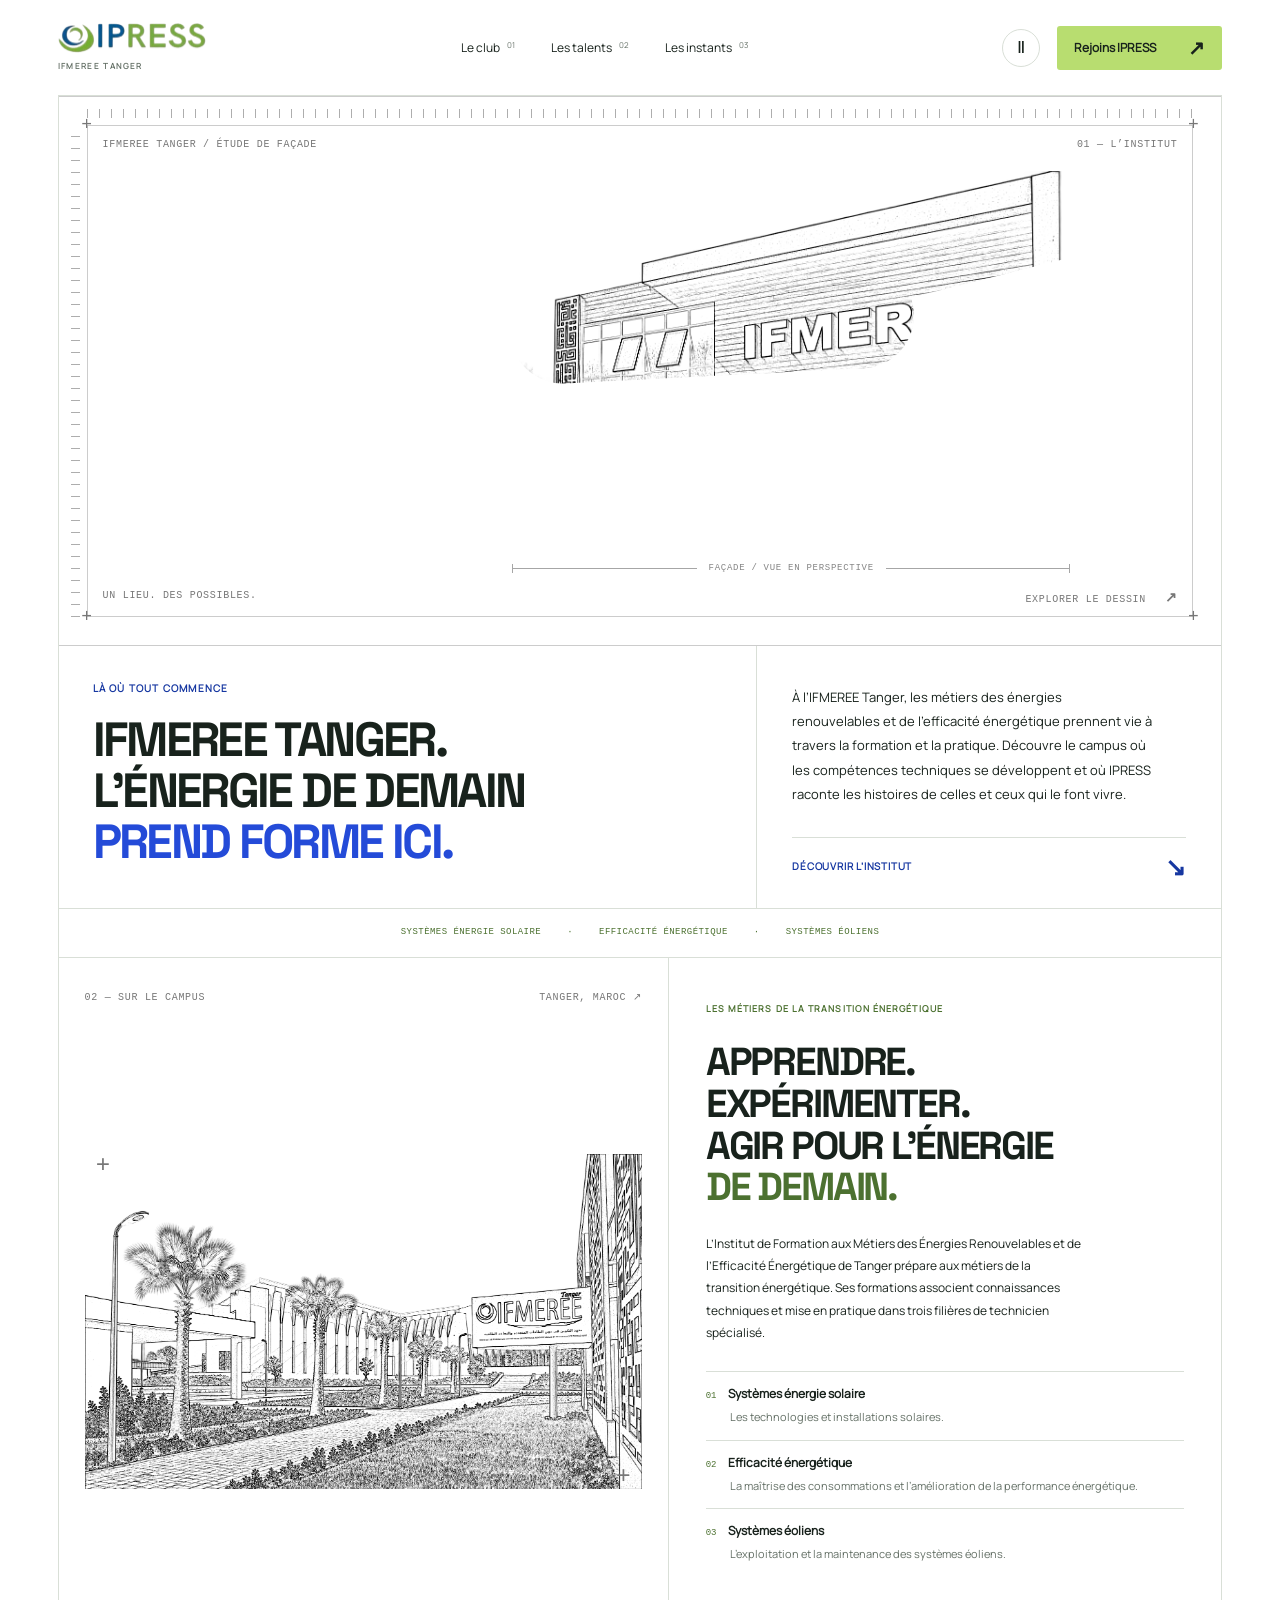
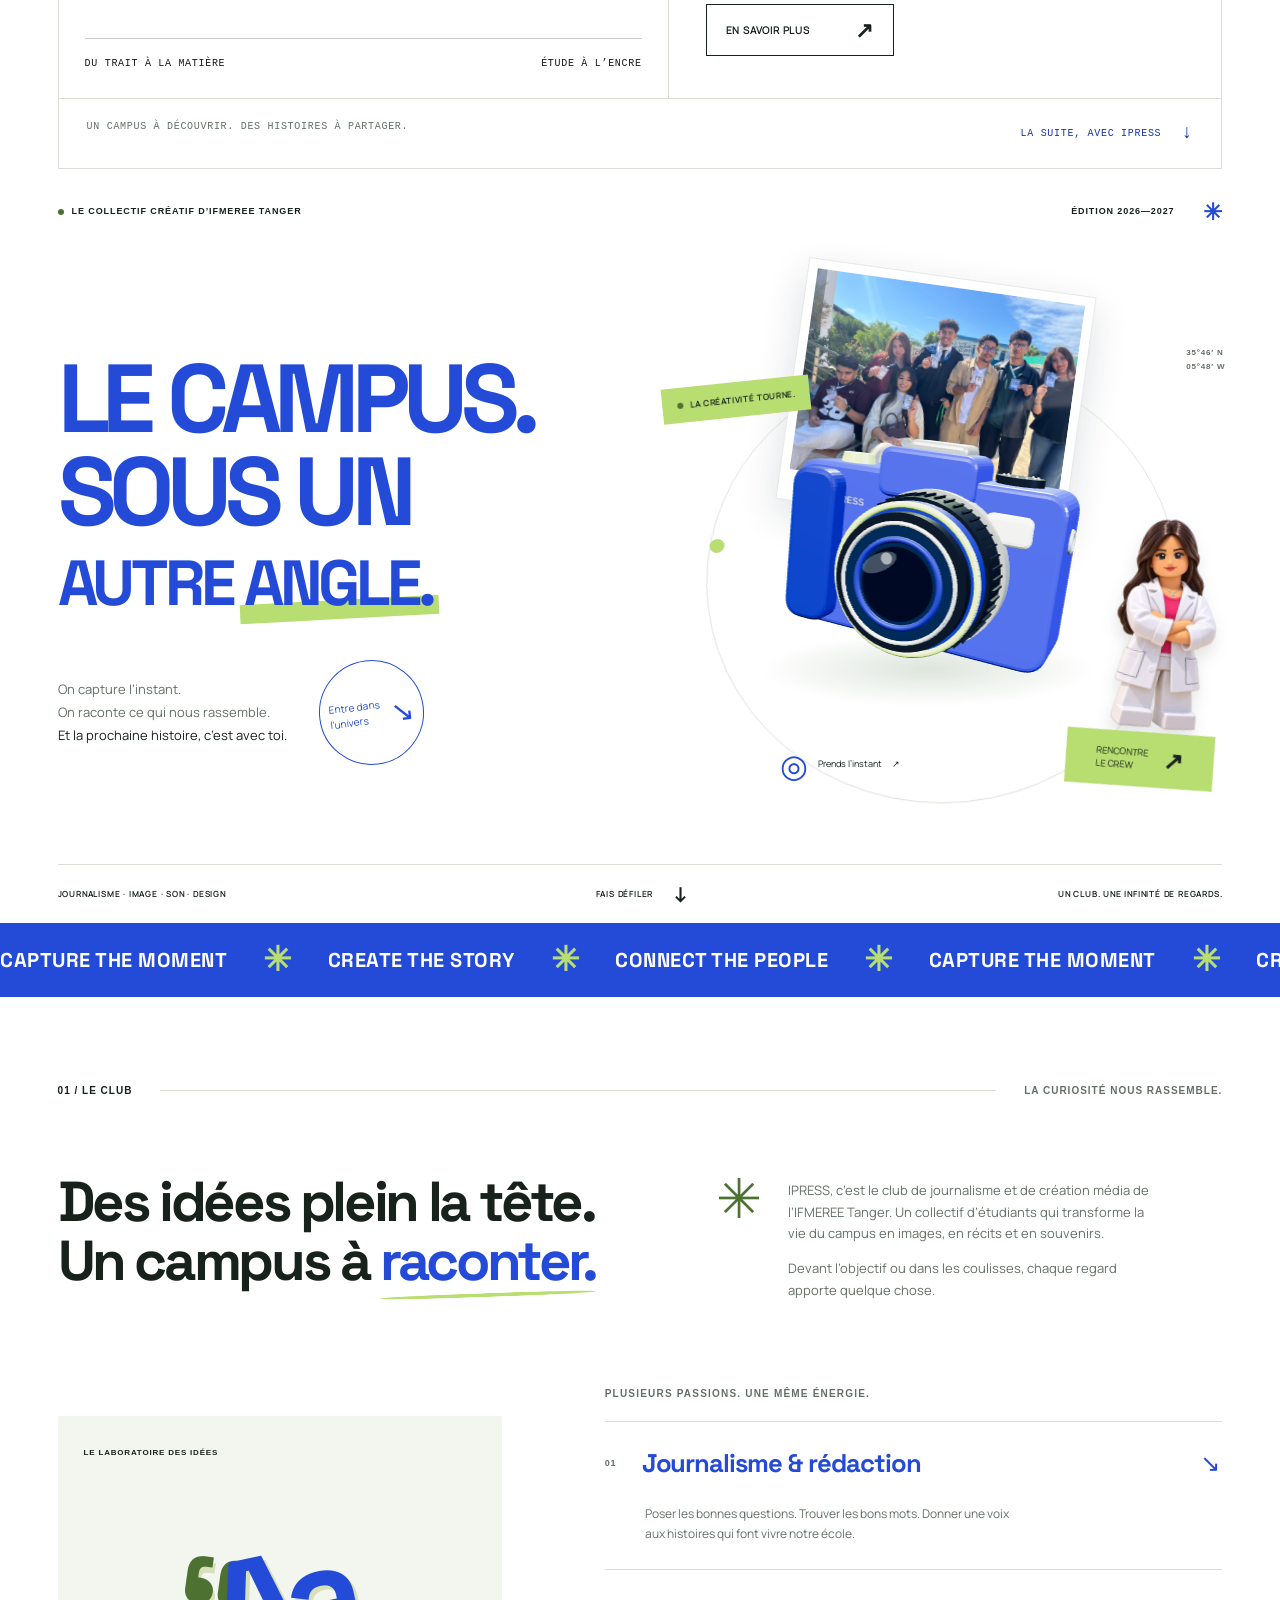
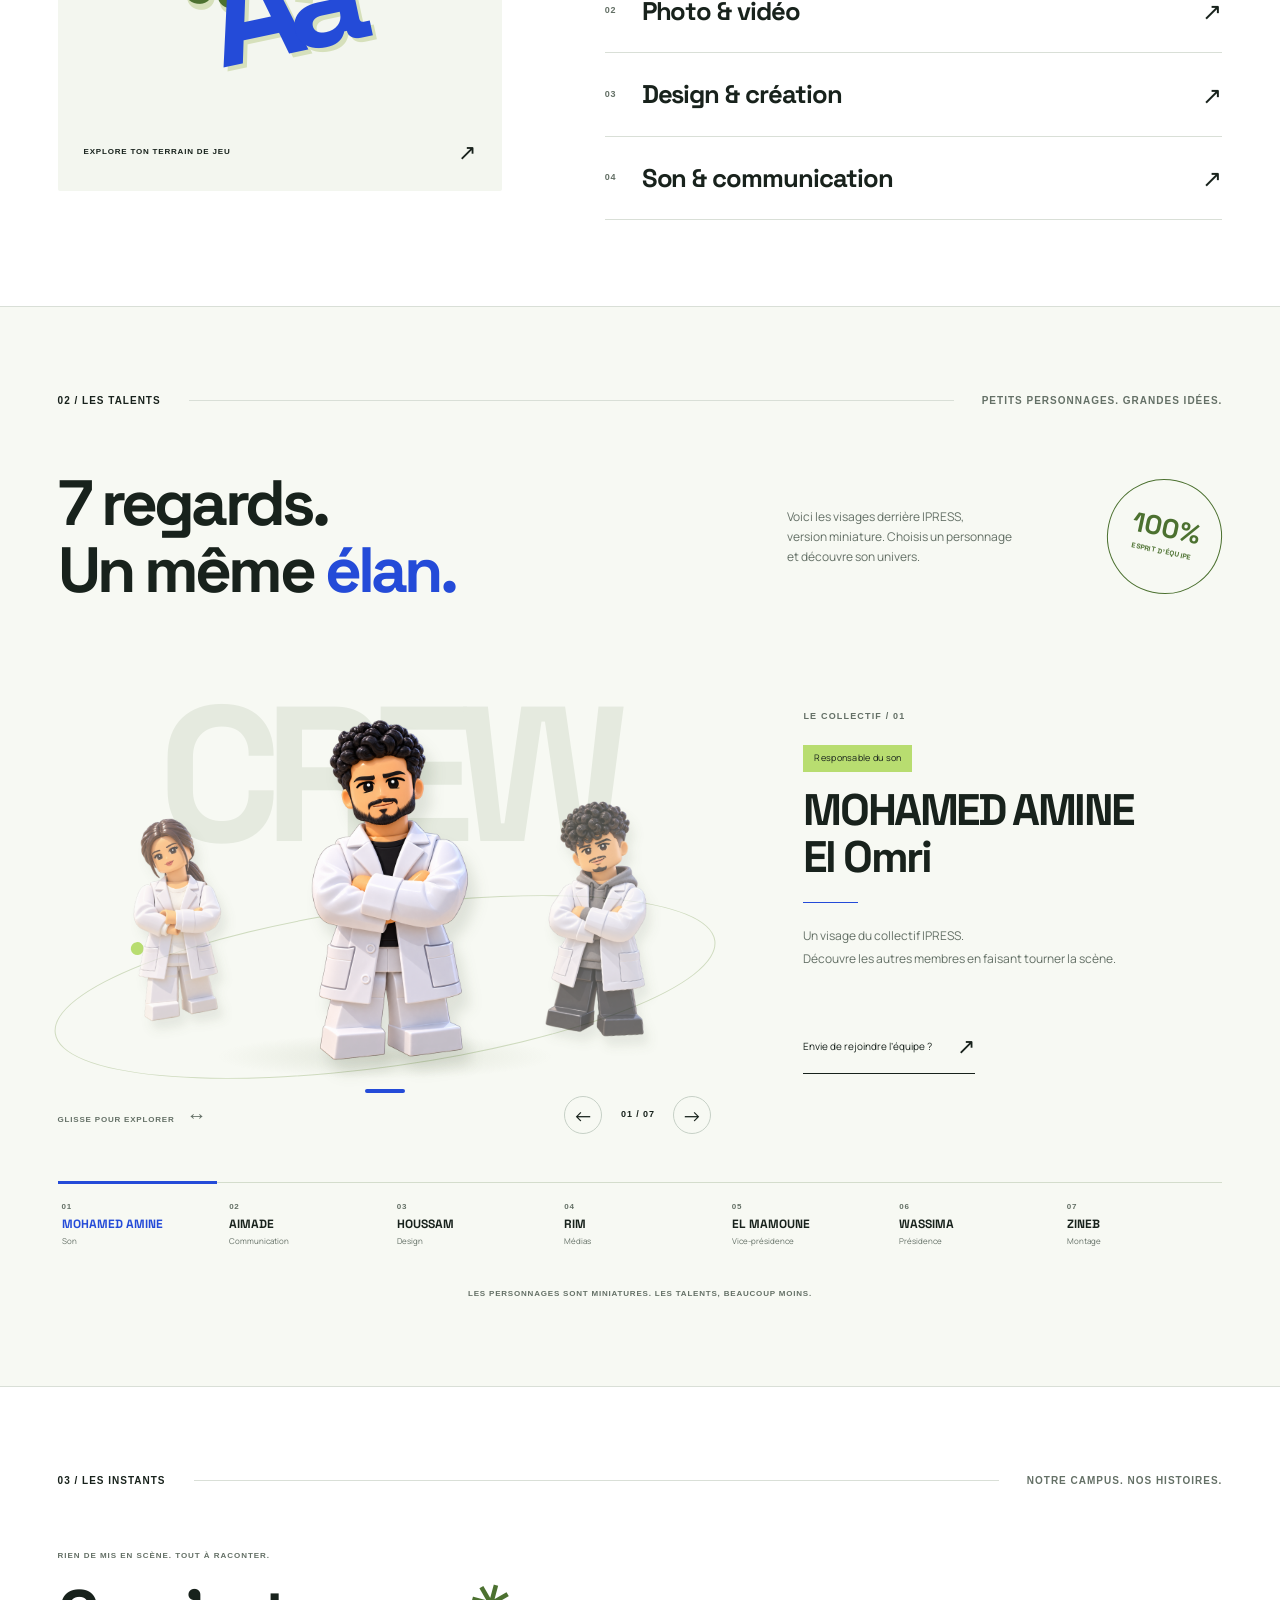
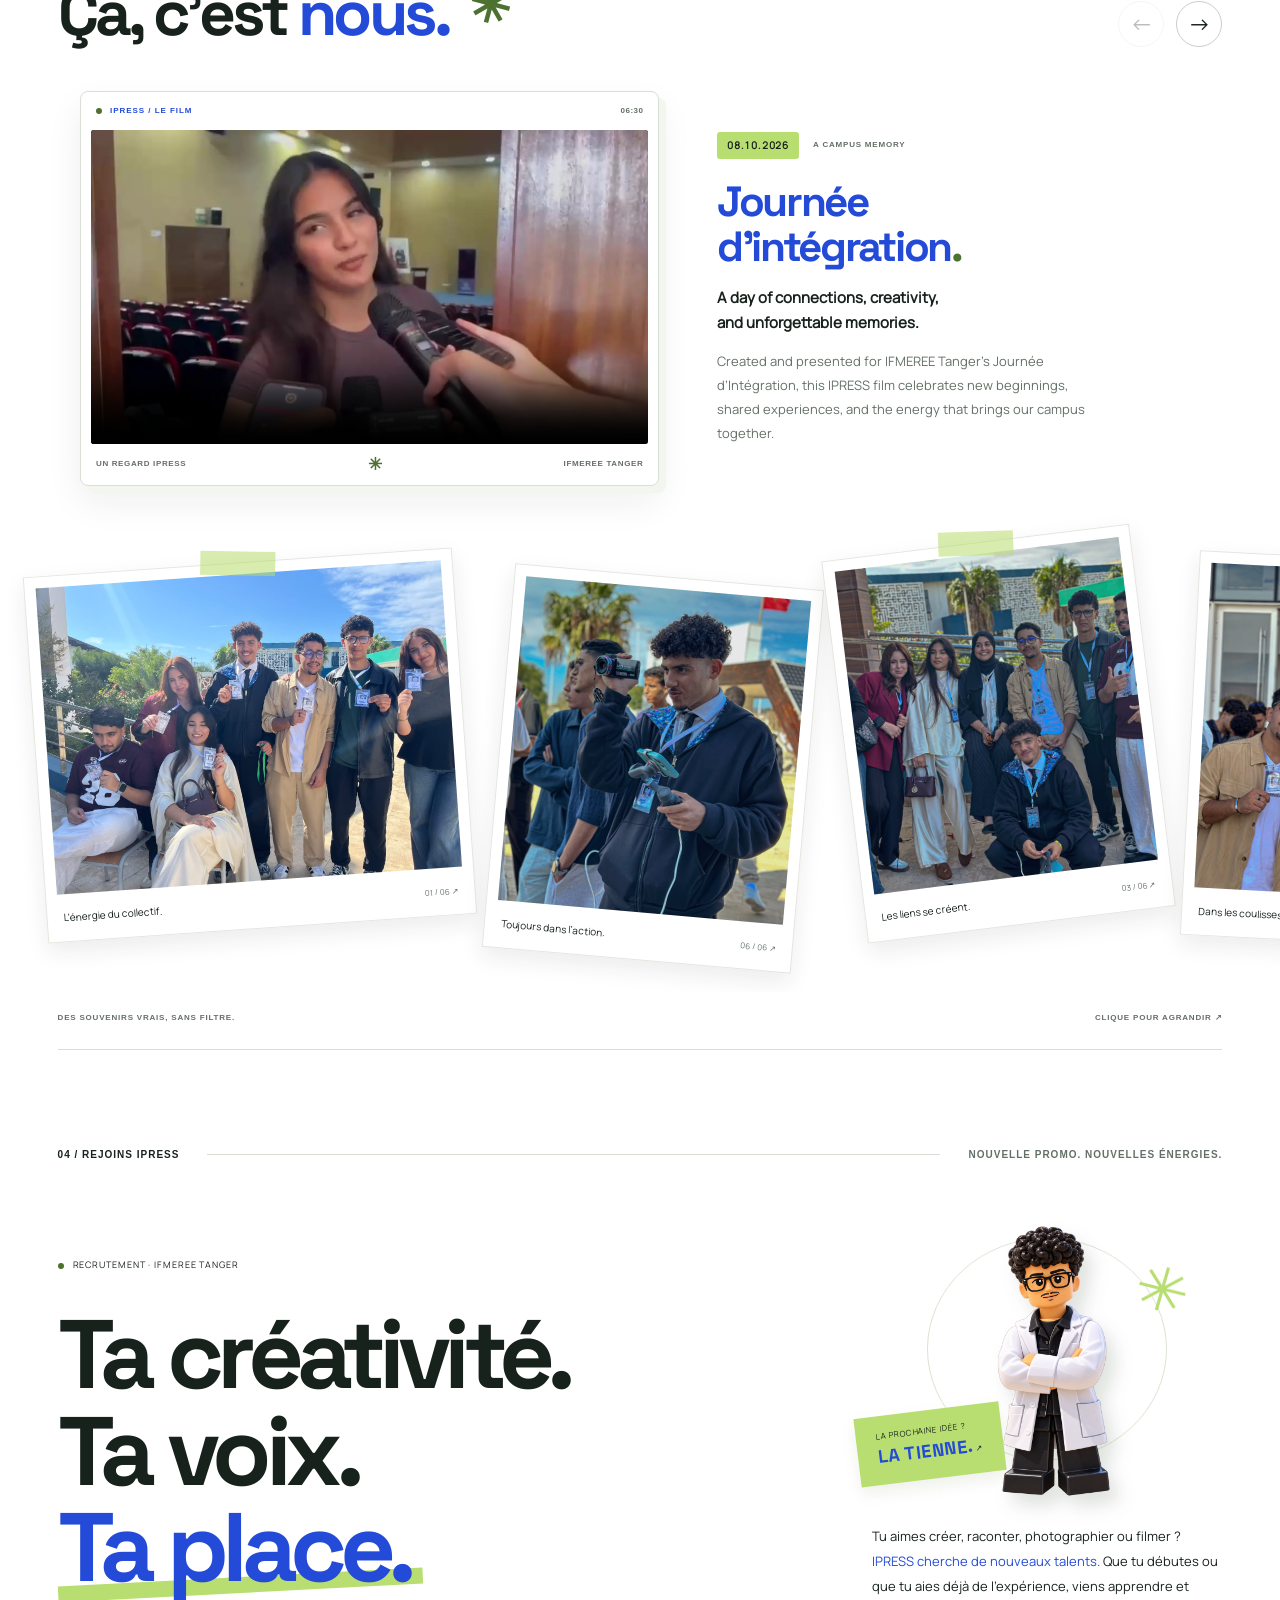
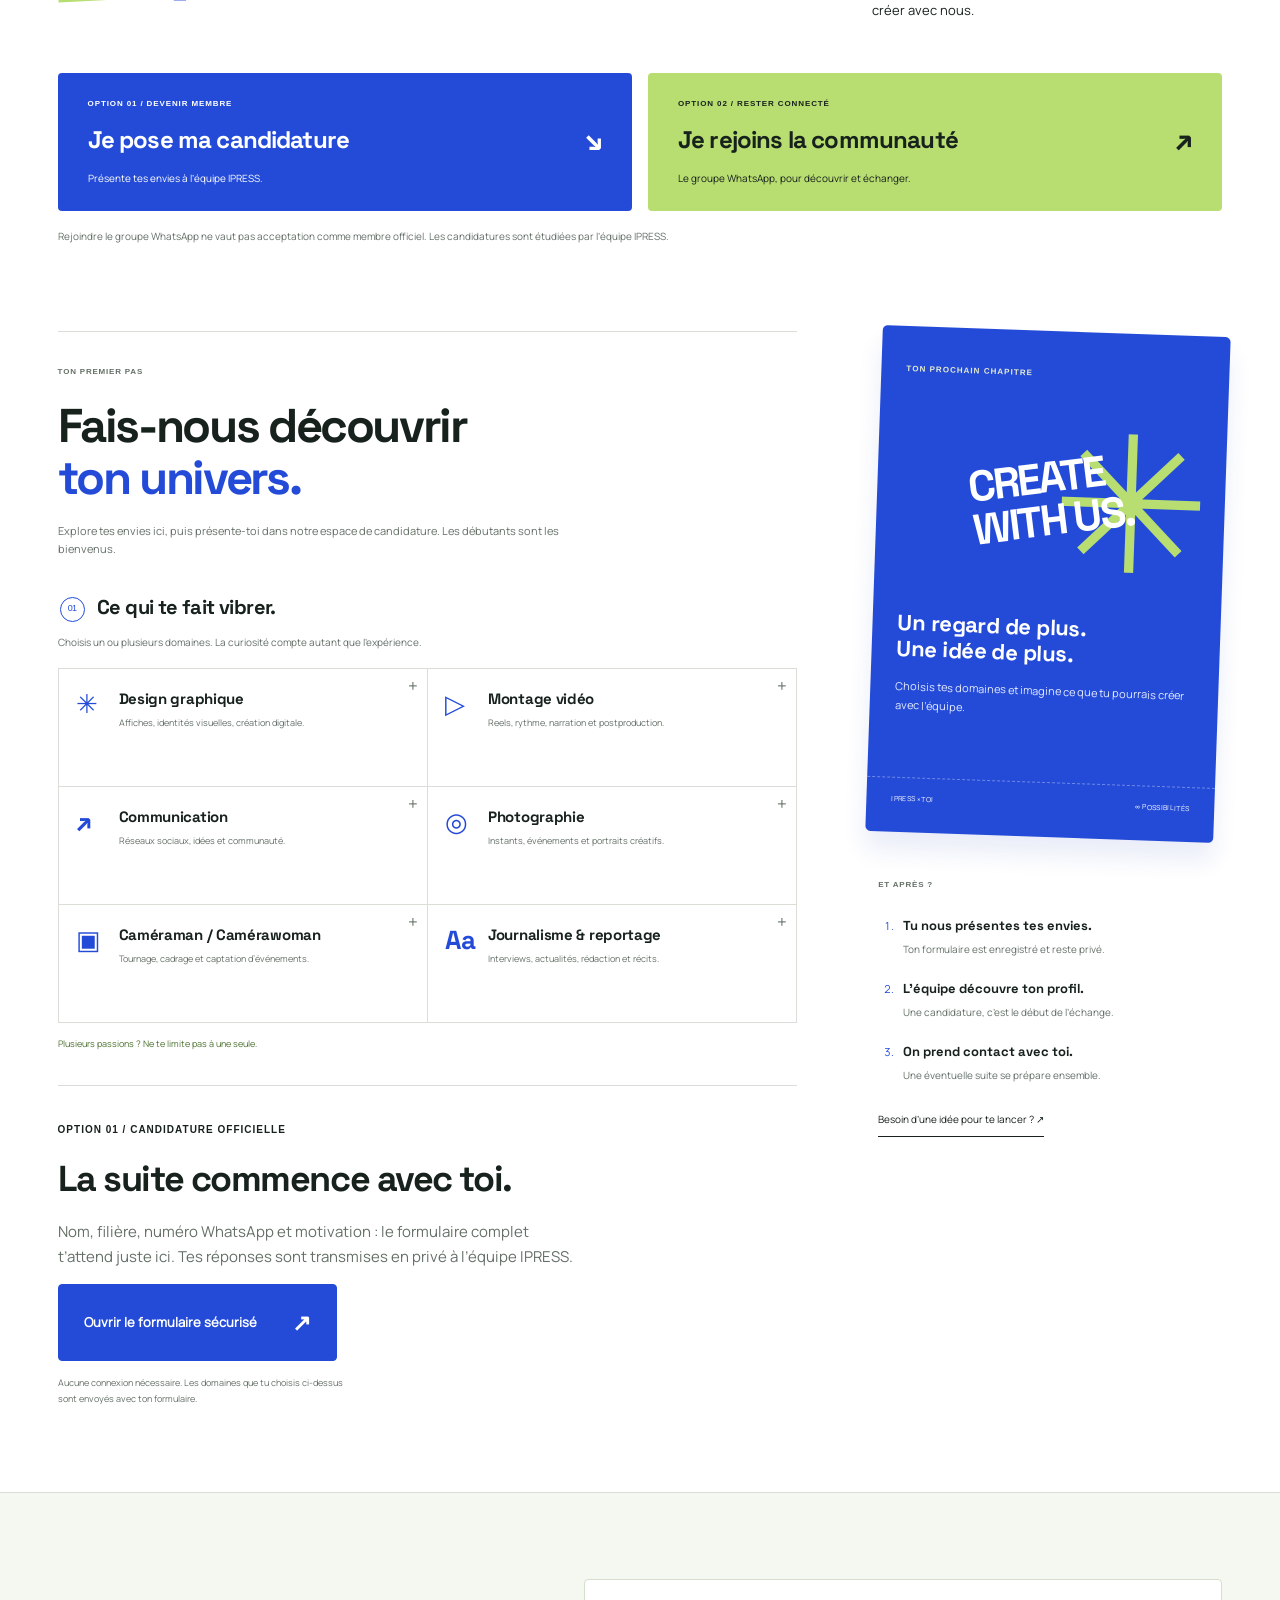
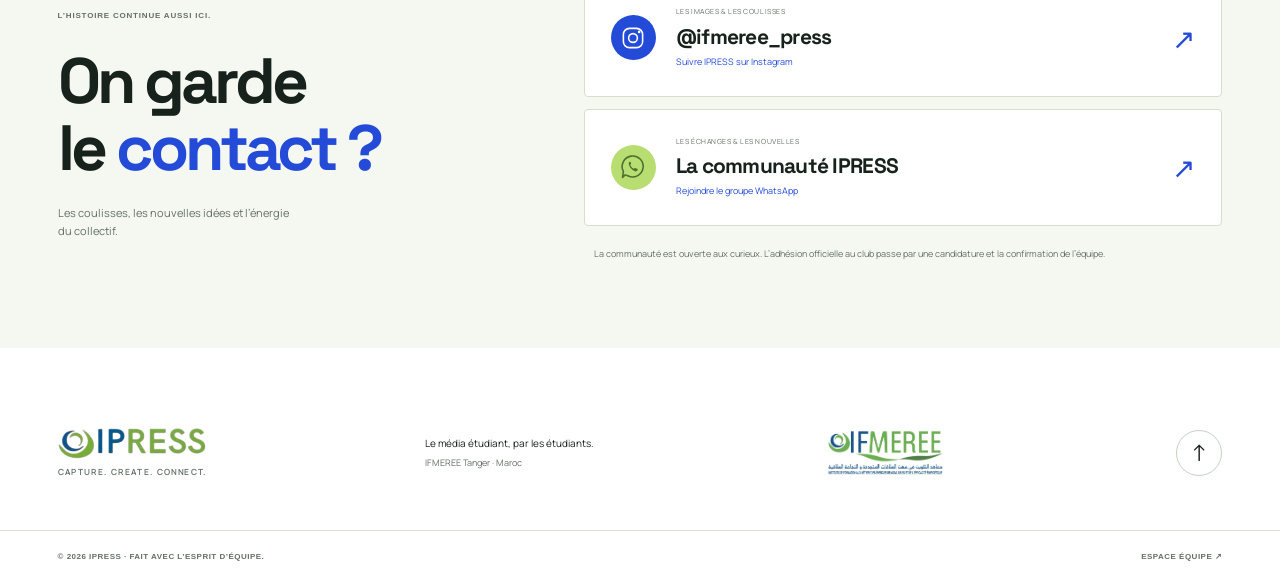
==== commit b41ee2ee: "Add files via upload" ====
--- a/index.html
+++ b/index.html
@@ -18,7 +18,9 @@
   <link rel="stylesheet" href="pages.css?v=images-20261018">
   <link rel="stylesheet" href="media.css">
   <link rel="stylesheet" href="motion.css">
-  <link rel="stylesheet" href="ifmeree-intro.css?v=vector-20261018">
+  <link rel="stylesheet" href="ifmeree-intro.css?v=ink-v3-20261018">
+  <link rel="preload" href="ifmeree-facade-shaded.png" as="image">
+  <link rel="preload" href="ifmeree-facade-outline.png" as="image">
   <script>
     /* A bounded enhancement guard: a blocked script leaves a complete illustration. */
     (() => {
@@ -31,7 +33,7 @@
             window.__ifmBootExpired = true;
             document.documentElement.classList.remove('ifm-motion-pending');
             document.documentElement.classList.add('ifm-art-fallback');
-          }, 2400);
+          }, 4000);
         }
       } catch (_) { /* Storage or scripting restrictions keep static artwork usable. */ }
     })();
@@ -42,8 +44,8 @@
   <script src="recruitment.js" defer></script>
   <script src="application.js" defer></script>
   <script src="motion.js" defer></script>
-  <script src="ifmeree-art.js?v=vector-20261018" defer></script>
-  <script src="ifmeree-intro.js?v=vector-20261018" defer></script>
+  <script src="ifmeree-art.js?v=ink-v3-20261018" defer></script>
+  <script src="ifmeree-intro.js?v=ink-v3-20261018" defer></script>
   <script type="module" src="scene.js?v=images-20261018"></script>
 </head>
 <body>
@@ -64,17 +66,13 @@
           <div class="ifm-ruler ifm-ruler-left" aria-hidden="true"></div>
           <div class="ifm-drawing-meta ifm-technical" aria-hidden="true"><span>IFMEREE TANGER / ÉTUDE DE FAÇADE</span><span>01 — L’INSTITUT</span></div>
           <div class="ifm-facade-wrap">
-<svg xmlns="http://www.w3.org/2000/svg" class="ifm-architectural-svg ifm-facade-svg" data-artwork="facade" viewBox="-35 -90 1610 910" role="img" aria-labelledby="facade-title facade-desc" fill="none" stroke-linecap="round" stroke-linejoin="round">
-        <title id="facade-title">La façade de l’IFMEREE Tanger, illustration architecturale</title><desc id="facade-desc">Dessin vectoriel de la façade à bardage, avec ses grandes lettres IFMEREE, les fenêtres ouvrantes, les claustras géométriques, les bâtiments voisins et les palmiers. Chaque contour fait partie du dessin animé.</desc>
-        <defs>
-          <pattern id="facade-hatch" width="7" height="7" patternUnits="userSpaceOnUse" patternTransform="rotate(-28)"><path d="M0 0V7" stroke="#687266" stroke-width=".6"/></pattern>
-          <pattern id="facade-concrete" width="29" height="25" patternUnits="userSpaceOnUse"><circle cx="4" cy="5" r=".65" fill="#a8afa3"/><circle cx="21" cy="17" r=".45" fill="#b9bdb5"/></pattern>
-          <clipPath id="facade-develop-clip" clipPathUnits="userSpaceOnUse"><path class="ifm-develop-front" d="M-100 -150H1700V1200H-100Z"/></clipPath>
-          
-        </defs>
-        <g class="ifm-art-accent" data-paint="accent" clip-path="url(#facade-develop-clip)"></g>
-        <g class="ifm-art-stack"><g class="ifm-paper-surfaces"><path d="M0 275 L206 288 L223 514 L0 509 Z" fill="#fff"/></g><g class="ifm-art-render" data-paint="surfaces" clip-path="url(#facade-develop-clip)"><path d="M0 275 L206 288 L223 514 L0 509 Z" fill="#f3f4ef"/></g><g class="ifm-art-lines"><path class="ifm-vector-stroke" data-family="structure" data-from="0.020" data-to="0.300" data-span="1.00000" pathLength="1" d="M0 275 L206 288 L223 514 L0 509 Z" fill="none" stroke="#25302b" stroke-width="1.6" /></g><g class="ifm-paper-surfaces"><path d="M206 288 L273 370 L251 511 L223 514 Z" fill="#fff"/></g><g class="ifm-art-render" data-paint="surfaces" clip-path="url(#facade-develop-clip)"><path d="M206 288 L273 370 L251 511 L223 514 Z" fill="#d9ded4"/><path d="M206 288 L273 370 L251 511 L223 514 Z" fill="url(#facade-hatch)" opacity=".45"/></g><g class="ifm-art-lines"><path class="ifm-vector-stroke" data-family="structure" data-from="0.027" data-to="0.307" data-span="1.00000" pathLength="1" d="M206 288 L273 370 L251 511 L223 514 Z" fill="none" stroke="#25302b" stroke-width="1.6" /></g><g class="ifm-paper-surfaces"><path d="M0 271 L206 280 L218 295 L0 285 Z" fill="#fff"/></g><g class="ifm-art-render" data-paint="surfaces" clip-path="url(#facade-develop-clip)"><path d="M0 271 L206 280 L218 295 L0 285 Z" fill="#515950"/></g><g class="ifm-art-lines"><path class="ifm-vector-stroke" data-family="structure" data-from="0.034" data-to="0.314" data-span="1.00000" pathLength="1" d="M0 271 L206 280 L218 295 L0 285 Z" fill="none" stroke="#25302b" stroke-width="1.6" /></g><g class="ifm-paper-surfaces"><path d="M0 351 L171 351 L170 467 L0 470 Z" fill="#fff"/></g><g class="ifm-art-render" data-paint="surfaces" clip-path="url(#facade-develop-clip)"><path d="M0 351 L171 351 L170 467 L0 470 Z" fill="#d8dfdb"/></g><g class="ifm-art-lines"><path class="ifm-vector-stroke" data-family="openings" data-from="0.200" data-to="0.570" data-span="1.00000" pathLength="1" d="M0 351 L171 351 L170 467 L0 470 Z" fill="none" stroke="#25302b" stroke-width="2.1" /><path class="ifm-vector-stroke" data-family="openings" data-from="0.207" data-to="0.577" data-span="1.00000" pathLength="1" d="M5.98 356.35 L164.97 356.22 L164.09 461.88 L5.95 464.54 Z" fill="none" stroke="#25302b" stroke-width="0.9" /><path class="ifm-vector-stroke" data-family="openings" data-from="0.214" data-to="0.584" data-span="1.00000" pathLength="1" d="M42.75 351 L42.5 469.25" fill="none" stroke="#25302b" stroke-width="1.45" /><path class="ifm-vector-stroke" data-family="openings" data-from="0.221" data-to="0.591" data-span="1.00000" pathLength="1" d="M85.5 351 L85 468.5" fill="none" stroke="#25302b" stroke-width="1.45" /><path class="ifm-vector-stroke" data-family="openings" data-from="0.228" data-to="0.598" data-span="1.00000" pathLength="1" d="M128.25 351 L127.5 467.75" fill="none" stroke="#25302b" stroke-width="1.45" /><path class="ifm-vector-stroke" data-family="openings" data-from="0.235" data-to="0.605" data-span="1.00000" pathLength="1" d="M0 410.5 L170.5 409" fill="none" stroke="#25302b" stroke-width="1.3" /></g><g class="ifm-art-render" data-paint="surfaces" clip-path="url(#facade-develop-clip)"><path d="M1.71 357.54 L7.69 357.54 L7.65 461.54 L1.7 461.64 Z" fill="#fff" opacity="0.5"/><path d="M44.45 357.5 L50.43 357.5 L50.17 460.85 L44.22 460.94 Z" fill="#fff" opacity="0.5"/><path d="M87.18 357.46 L93.17 357.46 L92.69 460.15 L86.74 460.25 Z" fill="#fff" opacity="0.5"/><path d="M129.92 357.42 L135.9 357.41 L135.21 459.45 L129.25 459.55 Z" fill="#fff" opacity="0.5"/><path d="M0 351 L171 351 L110.96 384.94 L0 411.69 Z" fill="#25302b" opacity="0.12"/></g><g class="ifm-art-lines"><path class="ifm-vector-stroke" data-family="openings" data-from="0.242" data-to="0.612" data-span="1.00000" pathLength="1" d="M208 291 L213 294 L217 320 L212 316 Z" fill="none" stroke="#25302b" stroke-width="1.0" /><path class="ifm-vector-stroke" data-family="openings" data-from="0.249" data-to="0.619" data-span="1.00000" pathLength="1" d="M213.73 297.82 L218.73 300.82 L222.73 326.82 L217.73 322.82 Z" fill="none" stroke="#25302b" stroke-width="1.0" /><path class="ifm-vector-stroke" data-family="openings" data-from="0.256" data-to="0.626" data-span="1.00000" pathLength="1" d="M219.45 304.64 L224.45 307.64 L228.45 333.64 L223.45 329.64 Z" fill="none" stroke="#25302b" stroke-width="1.0" /><path class="ifm-vector-stroke" data-family="openings" data-from="0.263" data-to="0.633" data-span="1.00000" pathLength="1" d="M225.18 311.45 L230.18 314.45 L234.18 340.45 L229.18 336.45 Z" fill="none" stroke="#25302b" stroke-width="1.0" /><path class="ifm-vector-stroke" data-family="openings" data-from="0.270" data-to="0.640" data-span="1.00000" pathLength="1" d="M230.91 318.27 L235.91 321.27 L239.91 347.27 L234.91 343.27 Z" fill="none" stroke="#25302b" stroke-width="1.0" /><path class="ifm-vector-stroke" data-family="openings" data-from="0.277" data-to="0.647" data-span="1.00000" pathLength="1" d="M236.64 325.09 L241.64 328.09 L245.64 354.09 L240.64 350.09 Z" fill="none" stroke="#25302b" stroke-width="1.0" /><path class="ifm-vector-stroke" data-family="openings" data-from="0.200" data-to="0.570" data-span="1.00000" pathLength="1" d="M242.36 331.91 L247.36 334.91 L251.36 360.91 L246.36 356.91 Z" fill="none" stroke="#25302b" stroke-width="1.0" /><path class="ifm-vector-stroke" data-family="openings" data-from="0.207" data-to="0.577" data-span="1.00000" pathLength="1" d="M248.09 338.73 L253.09 341.73 L257.09 367.73 L252.09 363.73 Z" fill="none" stroke="#25302b" stroke-width="1.0" /><path class="ifm-vector-stroke" data-family="openings" data-from="0.214" data-to="0.584" data-span="1.00000" pathLength="1" d="M253.82 345.55 L258.82 348.55 L262.82 374.55 L257.82 370.55 Z" fill="none" stroke="#25302b" stroke-width="1.0" /><path class="ifm-vector-stroke" data-family="openings" data-from="0.221" data-to="0.591" data-span="1.00000" pathLength="1" d="M259.55 352.36 L264.55 355.36 L268.55 381.36 L263.55 377.36 Z" fill="none" stroke="#25302b" stroke-width="1.0" /><path class="ifm-vector-stroke" data-family="openings" data-from="0.228" data-to="0.598" data-span="1.00000" pathLength="1" d="M265.27 359.18 L270.27 362.18 L274.27 388.18 L269.27 384.18 Z" fill="none" stroke="#25302b" stroke-width="1.0" /></g><g class="ifm-paper-surfaces"><path d="M276 388 L433 365 L537 389 L535 498 L271 506 Z" fill="#fff"/></g><g class="ifm-art-render" data-paint="surfaces" clip-path="url(#facade-develop-clip)"><path d="M276 388 L433 365 L537 389 L535 498 L271 506 Z" fill="#f5f5f0"/></g><g class="ifm-art-lines"><path class="ifm-vector-stroke" data-family="structure" data-from="0.041" data-to="0.321" data-span="1.00000" pathLength="1" d="M276 388 L433 365 L537 389 L535 498 L271 506 Z" fill="none" stroke="#25302b" stroke-width="1.6" /></g><g class="ifm-paper-surfaces"><path d="M274 385 L432 358 L539 383 L536 391 L433 368 L276 394 Z" fill="#fff"/></g><g class="ifm-art-render" data-paint="surfaces" clip-path="url(#facade-develop-clip)"><path d="M274 385 L432 358 L539 383 L536 391 L433 368 L276 394 Z" fill="#596159"/></g><g class="ifm-art-lines"><path class="ifm-vector-stroke" data-family="structure" data-from="0.048" data-to="0.328" data-span="1.00000" pathLength="1" d="M274 385 L432 358 L539 383 L536 391 L433 368 L276 394 Z" fill="none" stroke="#25302b" stroke-width="1.6" /></g><g class="ifm-paper-surfaces"><path d="M434 376 L507 397 L507 492 L434 490 Z" fill="#fff"/></g><g class="ifm-art-render" data-paint="surfaces" clip-path="url(#facade-develop-clip)"><path d="M434 376 L507 397 L507 492 L434 490 Z" fill="#d8dfdb"/></g><g class="ifm-art-lines"><path class="ifm-vector-stroke" data-family="openings" data-from="0.235" data-to="0.605" data-span="1.00000" pathLength="1" d="M434 376 L507 397 L507 492 L434 490 Z" fill="none" stroke="#25302b" stroke-width="2.1" /><path class="ifm-vector-stroke" data-family="openings" data-from="0.242" data-to="0.612" data-span="1.00000" pathLength="1" d="M436.56 381.84 L504.44 400.57 L504.44 487.63 L436.56 484.97 Z" fill="none" stroke="#25302b" stroke-width="0.9" /><path class="ifm-vector-stroke" data-family="openings" data-from="0.249" data-to="0.619" data-span="1.00000" pathLength="1" d="M458.33 383 L458.33 490.67" fill="none" stroke="#25302b" stroke-width="1.45" /><path class="ifm-vector-stroke" data-family="openings" data-from="0.256" data-to="0.626" data-span="1.00000" pathLength="1" d="M482.67 390 L482.67 491.33" fill="none" stroke="#25302b" stroke-width="1.45" /><path class="ifm-vector-stroke" data-family="openings" data-from="0.263" data-to="0.633" data-span="1.00000" pathLength="1" d="M434 404.5 L507 420.75" fill="none" stroke="#25302b" stroke-width="1.3" /><path class="ifm-vector-stroke" data-family="openings" data-from="0.270" data-to="0.640" data-span="1.00000" pathLength="1" d="M434 433 L507 444.5" fill="none" stroke="#25302b" stroke-width="1.3" /><path class="ifm-vector-stroke" data-family="openings" data-from="0.277" data-to="0.647" data-span="1.00000" pathLength="1" d="M434 461.5 L507 468.25" fill="none" stroke="#25302b" stroke-width="1.3" /></g><g class="ifm-art-render" data-paint="surfaces" clip-path="url(#facade-develop-clip)"><path d="M434.97 382.54 L438.38 383.47 L438.38 482.22 L434.97 482.06 Z" fill="#fff" opacity="0.5"/><path d="M459.31 389.19 L462.71 390.12 L462.71 483.33 L459.31 483.17 Z" fill="#fff" opacity="0.5"/><path d="M483.64 395.84 L487.05 396.77 L487.05 484.44 L483.64 484.28 Z" fill="#fff" opacity="0.5"/><path d="M434 376 L507 397 L481.45 419.13 L434 434.14 Z" fill="#25302b" opacity="0.12"/></g><g class="ifm-paper-surfaces"><path d="M371 440 L399 439 L399 495 L371 495 Z" fill="#fff"/></g><g class="ifm-art-render" data-paint="surfaces" clip-path="url(#facade-develop-clip)"><path d="M371 440 L399 439 L399 495 L371 495 Z" fill="#9ca9a1"/></g><g class="ifm-art-lines"><path class="ifm-vector-stroke" data-family="openings" data-from="0.200" data-to="0.570" data-span="1.00000" pathLength="1" d="M371 440 L399 439 L399 495 L371 495 Z" fill="none" stroke="#25302b" stroke-width="2.1" /><path class="ifm-vector-stroke" data-family="openings" data-from="0.207" data-to="0.577" data-span="1.00000" pathLength="1" d="M371.98 442.44 L398.02 441.55 L398.02 492.48 L371.98 492.52 Z" fill="none" stroke="#25302b" stroke-width="0.9" /></g><g class="ifm-art-render" data-paint="surfaces" clip-path="url(#facade-develop-clip)"><path d="M372.12 442.99 L376.04 442.85 L376.04 491.14 L372.12 491.15 Z" fill="#fff" opacity="0.5"/><path d="M371 440 L399 439 L389.2 455.49 L371 468.05 Z" fill="#25302b" opacity="0.12"/></g><g class="ifm-art-lines"><path class="ifm-vector-stroke" data-family="openings" data-from="0.214" data-to="0.584" data-span="1.00000" pathLength="1" d="M359 499 L414 500 L429 507" fill="none" stroke="#25302b" stroke-width="0.8" /><path class="ifm-vector-stroke" data-family="openings" data-from="0.221" data-to="0.591" data-span="1.00000" pathLength="1" d="M354 504 L418 505 L434 512" fill="none" stroke="#25302b" stroke-width="0.8" /><path class="ifm-vector-stroke" data-family="openings" data-from="0.228" data-to="0.598" data-span="1.00000" pathLength="1" d="M349 509 L422 510 L439 517" fill="none" stroke="#25302b" stroke-width="0.8" /><path class="ifm-vector-stroke" data-family="openings" data-from="0.235" data-to="0.605" data-span="1.00000" pathLength="1" d="M344 514 L426 515 L444 522" fill="none" stroke="#25302b" stroke-width="0.8" /></g><g class="ifm-paper-surfaces"><path d="M596 415 L1491 395 L1499 639 L594 560 Z" fill="#fff"/></g><g class="ifm-art-render" data-paint="surfaces" clip-path="url(#facade-develop-clip)"><path d="M596 415 L1491 395 L1499 639 L594 560 Z" fill="#d0d5cb"/><path d="M596 415 L1491 395 L1499 639 L594 560 Z" fill="url(#facade-hatch)" opacity=".45"/></g><g class="ifm-art-lines"><path class="ifm-vector-stroke" data-family="structure" data-from="0.055" data-to="0.335" data-span="1.00000" pathLength="1" d="M596 415 L1491 395 L1499 639 L594 560 Z" fill="none" stroke="#25302b" stroke-width="2" /></g><g class="ifm-paper-surfaces"><path d="M536 498 L596 497 L596 560 L518 570 Z" fill="#fff"/></g><g class="ifm-art-render" data-paint="surfaces" clip-path="url(#facade-develop-clip)"><path d="M536 498 L596 497 L596 560 L518 570 Z" fill="#e6e8df"/></g><g class="ifm-art-lines"><path class="ifm-vector-stroke" data-family="structure" data-from="0.062" data-to="0.342" data-span="1.00000" pathLength="1" d="M536 498 L596 497 L596 560 L518 570 Z" fill="none" stroke="#25302b" stroke-width="1.6" /></g><g class="ifm-paper-surfaces"><path d="M561 162 L1485 -14 L1493 399 L538 421 L539 356 L552 352 Z" fill="#fff"/></g><g class="ifm-art-render" data-paint="surfaces" clip-path="url(#facade-develop-clip)"><path d="M561 162 L1485 -14 L1493 399 L538 421 L539 356 L552 352 Z" fill="#dce0d7"/></g><g class="ifm-art-lines"><path class="ifm-vector-stroke" data-family="structure" data-from="0.069" data-to="0.349" data-span="1.00000" pathLength="1" d="M561 162 L1485 -14 L1493 399 L538 421 L539 356 L552 352 Z" fill="none" stroke="#25302b" stroke-width="2.2" /></g><g class="ifm-paper-surfaces"><path d="M715 82 L1484 -62 L1540 -15 L1540 649 L1495 638 L1485 -12 L715 128 Z" fill="#fff"/></g><g class="ifm-art-render" data-paint="surfaces" clip-path="url(#facade-develop-clip)"><path d="M715 82 L1484 -62 L1540 -15 L1540 649 L1495 638 L1485 -12 L715 128 Z" fill="#f5f5ef"/></g><g class="ifm-art-lines"><path class="ifm-vector-stroke" data-family="structure" data-from="0.076" data-to="0.356" data-span="1.00000" pathLength="1" d="M715 82 L1484 -62 L1540 -15 L1540 649 L1495 638 L1485 -12 L715 128 Z" fill="none" stroke="#25302b" stroke-width="2" /></g><g class="ifm-art-render" data-paint="surfaces" clip-path="url(#facade-develop-clip)"><path d="M715 128 L1485 -12 L1485 15 L743 151 Z" fill="#25302b" opacity="0.18"/><path d="M539 421 L1493 399 L1494 417 L596 438 L596 415 Z" fill="#25302b" opacity="0.58"/></g><g class="ifm-art-lines"><path class="ifm-vector-stroke" data-family="material" data-from="0.560" data-to="0.940" data-span="0.12504" pathLength="1" d="M560.54 167.18 L1485.16 -5.74 M560.08 172.36 L1485.32 2.52 M559.62 177.54 L1485.48 10.78 M559.16 182.72 L1485.64 19.04 M558.7 187.9 L1485.8 27.3 M558.24 193.08 L1485.96 35.56 M557.78 198.26 L1486.12 43.82 M557.32 203.44 L1486.28 52.08" fill="none" stroke="#8c9588" stroke-width="0.6" /><path class="ifm-vector-stroke" data-family="material" data-from="0.567" data-to="0.947" data-span="0.12508" pathLength="1" d="M556.86 208.62 L1486.44 60.34 M556.4 213.8 L1486.6 68.6 M555.94 218.98 L1486.76 76.86 M555.48 224.16 L1486.92 85.12 M555.02 229.34 L1487.08 93.38 M554.56 234.52 L1487.24 101.64 M554.1 239.7 L1487.4 109.9 M553.64 244.88 L1487.56 118.16" fill="none" stroke="#8c9588" stroke-width="0.6" /><path class="ifm-vector-stroke" data-family="material" data-from="0.574" data-to="0.954" data-span="0.12512" pathLength="1" d="M553.18 250.06 L1487.72 126.42 M552.72 255.24 L1487.88 134.68 M552.26 260.42 L1488.04 142.94 M551.8 265.6 L1488.2 151.2 M551.34 270.78 L1488.36 159.46 M550.88 275.96 L1488.52 167.72 M550.42 281.14 L1488.68 175.98 M549.96 286.32 L1488.84 184.24" fill="none" stroke="#8c9588" stroke-width="0.6" /><path class="ifm-vector-stroke" data-family="material" data-from="0.581" data-to="0.961" data-span="0.12516" pathLength="1" d="M549.5 291.5 L1489 192.5 M549.04 296.68 L1489.16 200.76 M548.58 301.86 L1489.32 209.02 M548.12 307.04 L1489.48 217.28 M547.66 312.22 L1489.64 225.54 M547.2 317.4 L1489.8 233.8 M546.74 322.58 L1489.96 242.06 M546.28 327.76 L1490.12 250.32" fill="none" stroke="#8c9588" stroke-width="0.6" /><path class="ifm-vector-stroke" data-family="material" data-from="0.588" data-to="0.968" data-span="0.12519" pathLength="1" d="M545.82 332.94 L1490.28 258.58 M545.36 338.12 L1490.44 266.84 M544.9 343.3 L1490.6 275.1 M544.44 348.48 L1490.76 283.36 M543.98 353.66 L1490.92 291.62 M543.52 358.84 L1491.08 299.88 M543.06 364.02 L1491.24 308.14 M542.6 369.2 L1491.4 316.4" fill="none" stroke="#8c9588" stroke-width="0.6" /><path class="ifm-vector-stroke" data-family="material" data-from="0.595" data-to="0.975" data-span="0.12523" pathLength="1" d="M542.14 374.38 L1491.56 324.66 M541.68 379.56 L1491.72 332.92 M541.22 384.74 L1491.88 341.18 M540.76 389.92 L1492.04 349.44 M540.3 395.1 L1492.2 357.7 M539.84 400.28 L1492.36 365.96 M539.38 405.46 L1492.52 374.22 M538.92 410.64 L1492.68 382.48" fill="none" stroke="#8c9588" stroke-width="0.6" /><path class="ifm-vector-stroke" data-family="material" data-from="0.602" data-to="0.982" data-span="0.12514" pathLength="1" d="M595.94 419.39 L1491.24 402.39 M595.88 423.79 L1491.48 409.79 M595.82 428.18 L1491.73 417.18 M595.76 432.58 L1491.97 424.58 M595.7 436.97 L1492.21 431.97 M595.64 441.36 L1492.45 439.36 M595.58 445.76 L1492.7 446.76 M595.52 450.15 L1492.94 454.15" fill="none" stroke="#929a8f" stroke-width="0.55" /><path class="ifm-vector-stroke" data-family="material" data-from="0.609" data-to="0.989" data-span="0.12518" pathLength="1" d="M595.45 454.55 L1493.18 461.55 M595.39 458.94 L1493.42 468.94 M595.33 463.33 L1493.67 476.33 M595.27 467.73 L1493.91 483.73 M595.21 472.12 L1494.15 491.12 M595.15 476.52 L1494.39 498.52 M595.09 480.91 L1494.64 505.91 M595.03 485.3 L1494.88 513.3" fill="none" stroke="#929a8f" stroke-width="0.55" /><path class="ifm-vector-stroke" data-family="material" data-from="0.616" data-to="0.996" data-span="0.12522" pathLength="1" d="M594.97 489.7 L1495.12 520.7 M594.91 494.09 L1495.36 528.09 M594.85 498.48 L1495.61 535.48 M594.79 502.88 L1495.85 542.88 M594.73 507.27 L1496.09 550.27 M594.67 511.67 L1496.33 557.67 M594.61 516.06 L1496.58 565.06 M594.55 520.45 L1496.82 572.45" fill="none" stroke="#929a8f" stroke-width="0.55" /><path class="ifm-vector-stroke" data-family="material" data-from="0.623" data-to="1.000" data-span="0.12526" pathLength="1" d="M594.48 524.85 L1497.06 579.85 M594.42 529.24 L1497.3 587.24 M594.36 533.64 L1497.55 594.64 M594.3 538.03 L1497.79 602.03 M594.24 542.42 L1498.03 609.42 M594.18 546.82 L1498.27 616.82 M594.12 551.21 L1498.52 624.21 M594.06 555.61 L1498.76 631.61" fill="none" stroke="#929a8f" stroke-width="0.55" /></g><g class="ifm-paper-surfaces"><path d="M607 209 L873 175 L871 329 L603 348 Z" fill="#fff"/></g><g class="ifm-art-render" data-paint="surfaces" clip-path="url(#facade-develop-clip)"><path d="M607 209 L873 175 L871 329 L603 348 Z" fill="#d8dfdb"/></g><g class="ifm-art-lines"><path class="ifm-vector-stroke" data-family="openings" data-from="0.242" data-to="0.612" data-span="1.00000" pathLength="1" d="M607 209 L873 175 L871 329 L603 348 Z" fill="none" stroke="#25302b" stroke-width="2.1" /><path class="ifm-vector-stroke" data-family="openings" data-from="0.249" data-to="0.619" data-span="1.00000" pathLength="1" d="M616.13 214.09 L863.6 183.1 L861.71 322.76 L612.56 341.06 Z" fill="none" stroke="#25302b" stroke-width="0.9" /><path class="ifm-vector-stroke" data-family="openings" data-from="0.256" data-to="0.626" data-span="1.00000" pathLength="1" d="M660.2 202.2 L656.6 344.2" fill="none" stroke="#25302b" stroke-width="1.45" /><path class="ifm-vector-stroke" data-family="openings" data-from="0.263" data-to="0.633" data-span="1.00000" pathLength="1" d="M713.4 195.4 L710.2 340.4" fill="none" stroke="#25302b" stroke-width="1.45" /><path class="ifm-vector-stroke" data-family="openings" data-from="0.270" data-to="0.640" data-span="1.00000" pathLength="1" d="M766.6 188.6 L763.8 336.6" fill="none" stroke="#25302b" stroke-width="1.45" /><path class="ifm-vector-stroke" data-family="openings" data-from="0.277" data-to="0.647" data-span="1.00000" pathLength="1" d="M819.8 181.8 L817.4 332.8" fill="none" stroke="#25302b" stroke-width="1.45" /><path class="ifm-vector-stroke" data-family="openings" data-from="0.200" data-to="0.570" data-span="1.00000" pathLength="1" d="M605.67 255.33 L872.33 226.33" fill="none" stroke="#25302b" stroke-width="1.3" /><path class="ifm-vector-stroke" data-family="openings" data-from="0.207" data-to="0.577" data-span="1.00000" pathLength="1" d="M604.33 301.67 L871.67 277.67" fill="none" stroke="#25302b" stroke-width="1.3" /></g><g class="ifm-art-render" data-paint="surfaces" clip-path="url(#facade-develop-clip)"><path d="M608.91 216.38 L616.36 215.45 L612.92 337.55 L605.42 338.11 Z" fill="#fff" opacity="0.5"/><path d="M662.13 209.74 L669.58 208.82 L666.49 333.54 L658.99 334.1 Z" fill="#fff" opacity="0.5"/><path d="M715.35 203.11 L722.8 202.18 L720.07 329.53 L712.57 330.09 Z" fill="#fff" opacity="0.5"/><path d="M768.57 196.47 L776.03 195.55 L773.64 325.52 L766.14 326.08 Z" fill="#fff" opacity="0.5"/><path d="M821.8 189.84 L829.25 188.91 L827.21 321.51 L819.71 322.07 Z" fill="#fff" opacity="0.5"/><path d="M607 209 L873 175 L779.12 230.04 L604.96 279.89 Z" fill="#25302b" opacity="0.12"/></g><g class="ifm-paper-surfaces"><path d="M665.61 251.18 L705.61 246.87 L694.82 311.28 L645.31 315.38 Z" fill="#fff"/></g><g class="ifm-art-render" data-paint="surfaces" clip-path="url(#facade-develop-clip)"><path d="M665.61 251.18 L705.61 246.87 L694.82 311.28 L645.31 315.38 Z" fill="#eef0eb"/><path d="M665.61 251.18 L705.61 246.87 L694.82 311.28 L645.31 315.38 Z" fill="url(#facade-hatch)" opacity=".45"/></g><g class="ifm-art-lines"><path class="ifm-vector-stroke" data-family="openings" data-from="0.214" data-to="0.584" data-span="1.00000" pathLength="1" d="M665.61 251.18 L705.61 246.87 L694.82 311.28 L645.31 315.38 Z" fill="none" stroke="#25302b" stroke-width="1.2" /></g><g class="ifm-art-render" data-paint="surfaces" clip-path="url(#facade-develop-clip)"><path d="M694.82 311.28 L645.31 315.38 L655.31 324.38 L702.82 316.28 Z" fill="#25302b" opacity="0.55"/></g><g class="ifm-art-lines"><path class="ifm-vector-stroke" data-family="openings" data-from="0.221" data-to="0.591" data-span="1.00000" pathLength="1" d="M665.61 251.18 L645.31 315.38 L694.82 311.28 L705.61 246.87" fill="none" stroke="#25302b" stroke-width="1.3" /></g><g class="ifm-paper-surfaces"><path d="M772.29 239.68 L812.29 235.37 L801.85 302.42 L752.35 306.52 Z" fill="#fff"/></g><g class="ifm-art-render" data-paint="surfaces" clip-path="url(#facade-develop-clip)"><path d="M772.29 239.68 L812.29 235.37 L801.85 302.42 L752.35 306.52 Z" fill="#eef0eb"/><path d="M772.29 239.68 L812.29 235.37 L801.85 302.42 L752.35 306.52 Z" fill="url(#facade-hatch)" opacity=".45"/></g><g class="ifm-art-lines"><path class="ifm-vector-stroke" data-family="openings" data-from="0.228" data-to="0.598" data-span="1.00000" pathLength="1" d="M772.29 239.68 L812.29 235.37 L801.85 302.42 L752.35 306.52 Z" fill="none" stroke="#25302b" stroke-width="1.2" /></g><g class="ifm-art-render" data-paint="surfaces" clip-path="url(#facade-develop-clip)"><path d="M801.85 302.42 L752.35 306.52 L762.35 315.52 L809.85 307.42 Z" fill="#25302b" opacity="0.55"/></g><g class="ifm-art-lines"><path class="ifm-vector-stroke" data-family="openings" data-from="0.235" data-to="0.605" data-span="1.00000" pathLength="1" d="M772.29 239.68 L752.35 306.52 L801.85 302.42 L812.29 235.37" fill="none" stroke="#25302b" stroke-width="1.3" /></g><g class="ifm-paper-surfaces"><path d="M809 420 L991 411 L994 551 L806 538 Z" fill="#fff"/></g><g class="ifm-art-render" data-paint="surfaces" clip-path="url(#facade-develop-clip)"><path d="M809 420 L991 411 L994 551 L806 538 Z" fill="#d8dfdb"/></g><g class="ifm-art-lines"><path class="ifm-vector-stroke" data-family="openings" data-from="0.242" data-to="0.612" data-span="1.00000" pathLength="1" d="M809 420 L991 411 L994 551 L806 538 Z" fill="none" stroke="#25302b" stroke-width="2.1" /><path class="ifm-vector-stroke" data-family="openings" data-from="0.249" data-to="0.619" data-span="1.00000" pathLength="1" d="M815.24 425.03 L984.76 417.58 L987.29 544.28 L812.71 533.11 Z" fill="none" stroke="#25302b" stroke-width="0.9" /><path class="ifm-vector-stroke" data-family="openings" data-from="0.256" data-to="0.626" data-span="1.00000" pathLength="1" d="M869.67 417 L868.67 542.33" fill="none" stroke="#25302b" stroke-width="1.45" /><path class="ifm-vector-stroke" data-family="openings" data-from="0.263" data-to="0.633" data-span="1.00000" pathLength="1" d="M930.33 414 L931.33 546.67" fill="none" stroke="#25302b" stroke-width="1.45" /><path class="ifm-vector-stroke" data-family="openings" data-from="0.270" data-to="0.640" data-span="1.00000" pathLength="1" d="M807.5 479 L992.5 481" fill="none" stroke="#25302b" stroke-width="1.3" /></g><g class="ifm-art-render" data-paint="surfaces" clip-path="url(#facade-develop-clip)"><path d="M811.27 426.39 L819.77 426.02 L817.46 530.43 L808.71 529.89 Z" fill="#fff" opacity="0.5"/><path d="M872.04 423.79 L880.55 423.43 L879.99 534.25 L871.24 533.71 Z" fill="#fff" opacity="0.5"/><path d="M932.82 421.19 L941.33 420.83 L942.52 538.07 L933.76 537.53 Z" fill="#fff" opacity="0.5"/><path d="M809 420 L991 411 L927.56 452.52 L807.47 480.18 Z" fill="#25302b" opacity="0.12"/></g><g class="ifm-paper-surfaces"><path d="M812.55 461.27 L864.71 460.9 L857.67 515.51 L798.23 512.84 Z" fill="#fff"/></g><g class="ifm-art-render" data-paint="surfaces" clip-path="url(#facade-develop-clip)"><path d="M812.55 461.27 L864.71 460.9 L857.67 515.51 L798.23 512.84 Z" fill="#eef0eb"/><path d="M812.55 461.27 L864.71 460.9 L857.67 515.51 L798.23 512.84 Z" fill="url(#facade-hatch)" opacity=".45"/></g><g class="ifm-art-lines"><path class="ifm-vector-stroke" data-family="openings" data-from="0.277" data-to="0.647" data-span="1.00000" pathLength="1" d="M812.55 461.27 L864.71 460.9 L857.67 515.51 L798.23 512.84 Z" fill="none" stroke="#25302b" stroke-width="1.2" /></g><g class="ifm-art-render" data-paint="surfaces" clip-path="url(#facade-develop-clip)"><path d="M857.67 515.51 L798.23 512.84 L808.23 521.84 L865.67 520.51 Z" fill="#25302b" opacity="0.55"/></g><g class="ifm-art-lines"><path class="ifm-vector-stroke" data-family="openings" data-from="0.200" data-to="0.570" data-span="1.00000" pathLength="1" d="M812.55 461.27 L798.23 512.84 L857.67 515.51 L864.71 460.9" fill="none" stroke="#25302b" stroke-width="1.3" /></g><g class="ifm-paper-surfaces"><path d="M1215 415 L1294 411 L1294 581 L1216 564 Z" fill="#fff"/></g><g class="ifm-art-render" data-paint="surfaces" clip-path="url(#facade-develop-clip)"><path d="M1215 415 L1294 411 L1294 581 L1216 564 Z" fill="#d8dfdb"/></g><g class="ifm-art-lines"><path class="ifm-vector-stroke" data-family="openings" data-from="0.207" data-to="0.577" data-span="1.00000" pathLength="1" d="M1215 415 L1294 411 L1294 581 L1216 564 Z" fill="none" stroke="#25302b" stroke-width="2.1" /><path class="ifm-vector-stroke" data-family="openings" data-from="0.214" data-to="0.584" data-span="1.00000" pathLength="1" d="M1217.81 421.6 L1291.24 418.76 L1291.27 572.79 L1218.69 557.86 Z" fill="none" stroke="#25302b" stroke-width="0.9" /><path class="ifm-vector-stroke" data-family="openings" data-from="0.221" data-to="0.591" data-span="1.00000" pathLength="1" d="M1254.5 413 L1255 572.5" fill="none" stroke="#25302b" stroke-width="1.45" /><path class="ifm-vector-stroke" data-family="openings" data-from="0.228" data-to="0.598" data-span="1.00000" pathLength="1" d="M1215.5 489.5 L1294 496" fill="none" stroke="#25302b" stroke-width="1.3" /></g><g class="ifm-art-render" data-paint="surfaces" clip-path="url(#facade-develop-clip)"><path d="M1216.63 423.14 L1222.16 422.94 L1222.96 554.97 L1217.49 553.88 Z" fill="#fff" opacity="0.5"/><path d="M1256.11 421.72 L1261.63 421.52 L1261.99 562.73 L1256.53 561.65 Z" fill="#fff" opacity="0.5"/><path d="M1215 415 L1294 411 L1266.45 459.57 L1215.51 490.99 Z" fill="#25302b" opacity="0.12"/><path d="M872 329 L929 401 L1028 399 L941 317 Z" fill="#25302b" opacity="0.16"/><path d="M806 538 L806 560 L1057 580 L994 551 Z" fill="#25302b" opacity="0.1"/></g><g class="ifm-paper-surfaces"><path d="M559 163 L611 154 L605 341 L552 348 Z" fill="#fff"/></g><g class="ifm-art-render" data-paint="surfaces" clip-path="url(#facade-develop-clip)"><path d="M559 163 L611 154 L605 341 L552 348 Z" fill="#fafbf7"/></g><g class="ifm-art-lines"><path class="ifm-vector-stroke" data-family="screens" data-from="0.390" data-to="0.760" data-span="1.00000" pathLength="1" d="M559 163 L611 154 L605 341 L552 348 Z" fill="none" stroke="#25302b" stroke-width="1.7" /><path class="ifm-vector-stroke" data-family="screens" data-from="0.397" data-to="0.767" data-span="1.00000" pathLength="1" d="M560.61 168.24 L609 159.92 L603.33 335.64 L554.06 342.2 Z" fill="none" stroke="#25302b" stroke-width="0.8" /><path class="ifm-vector-stroke" data-family="screens" data-from="0.404" data-to="0.774" data-span="0.53025" pathLength="1" d="M564.43 173.78 L580 171.12 L579.77 177.72 L570.14 179.34 L569.85 187.39 L581.32 185.47 M587.3 170.85 L597.15 169.17 L596.71 182.41 L603.59 181.26 L604.11 165.55" fill="none" stroke="#25302b" stroke-width="4.749578928705154" stroke-linecap="square" stroke-linejoin="miter"/><path class="ifm-vector-stroke" data-family="screens" data-from="0.411" data-to="0.781" data-span="0.53957" pathLength="1" d="M564.49 196.51 L563.88 213.06 L570.55 211.99 L570.88 202.97 L579.61 201.54 L579.24 212.04 M587.2 193.48 L586.93 201.31 L601.41 198.95 L601.14 207.04 L587.8 209.2" fill="none" stroke="#25302b" stroke-width="4.749578928705154" stroke-linecap="square" stroke-linejoin="miter"/><path class="ifm-vector-stroke" data-family="screens" data-from="0.418" data-to="0.788" data-span="0.53171" pathLength="1" d="M562.58 223.44 L572.48 221.86 L572.01 235.03 L578.92 233.95 L579.48 218.32 M585.64 218.79 L601.3 216.29 L601.08 222.92 L591.4 224.45 L591.13 232.53 L602.66 230.73" fill="none" stroke="#25302b" stroke-width="4.749578928705154" stroke-linecap="square" stroke-linejoin="miter"/><path class="ifm-vector-stroke" data-family="screens" data-from="0.425" data-to="0.795" data-span="0.54063" pathLength="1" d="M562.43 245.97 L562.14 253.76 L576.69 251.54 L576.41 259.6 L563 261.62 M585.77 241.64 L585.19 258.28 L591.9 257.27 L592.2 248.2 L600.98 246.86 L600.63 257.41" fill="none" stroke="#25302b" stroke-width="4.749578928705154" stroke-linecap="square" stroke-linejoin="miter"/><path class="ifm-vector-stroke" data-family="screens" data-from="0.432" data-to="0.802" data-span="0.53087" pathLength="1" d="M560.81 271.15 L576.54 268.81 L576.31 275.41 L566.58 276.84 L566.29 284.88 L577.88 283.2 M583.91 268.69 L593.86 267.21 L593.42 280.45 L600.37 279.43 L600.89 263.73" fill="none" stroke="#25302b" stroke-width="4.749578928705154" stroke-linecap="square" stroke-linejoin="miter"/><path class="ifm-vector-stroke" data-family="screens" data-from="0.439" data-to="0.809" data-span="0.53913" pathLength="1" d="M560.88 293.9 L560.27 310.46 L567.01 309.51 L567.33 300.49 L576.16 299.24 L575.78 309.74 M583.82 291.34 L583.55 299.16 L598.17 297.09 L597.91 305.19 L584.43 307.07" fill="none" stroke="#25302b" stroke-width="4.749578928705154" stroke-linecap="square" stroke-linejoin="miter"/><path class="ifm-vector-stroke" data-family="screens" data-from="0.446" data-to="0.816" data-span="0.53215" pathLength="1" d="M558.96 320.81 L568.96 319.43 L568.49 332.61 L575.47 331.66 L576.02 316.03 M582.25 316.63 L598.06 314.45 L597.85 321.07 L588.07 322.41 L587.8 330.49 L599.44 328.92" fill="none" stroke="#25302b" stroke-width="4.749578928705154" stroke-linecap="square" stroke-linejoin="miter"/></g><g class="ifm-paper-surfaces"><path d="M1293 402 L1484 400 L1492 634 L1290 602 Z" fill="#fff"/></g><g class="ifm-art-render" data-paint="surfaces" clip-path="url(#facade-develop-clip)"><path d="M1293 402 L1484 400 L1492 634 L1290 602 Z" fill="#fafbf7"/></g><g class="ifm-art-lines"><path class="ifm-vector-stroke" data-family="screens" data-from="0.453" data-to="0.823" data-span="1.00000" pathLength="1" d="M1293 402 L1484 400 L1492 634 L1290 602 Z" fill="none" stroke="#25302b" stroke-width="1.7" /><path class="ifm-vector-stroke" data-family="screens" data-from="0.460" data-to="0.830" data-span="1.00000" pathLength="1" d="M1299.61 407.97 L1477.54 407.05 L1484.7 625.9 L1297.15 597.08 Z" fill="none" stroke="#25302b" stroke-width="0.8" /><path class="ifm-vector-stroke" data-family="screens" data-from="0.467" data-to="0.837" data-span="0.15532" pathLength="1" d="M1307.21 413.68 L1323.6 413.68 L1323.56 419.35 L1313.43 419.3 L1313.37 426.17 L1325.46 426.3 M1331.3 414.52 L1341.67 414.53 L1341.65 426.05 L1348.91 426.12 L1348.89 412.39 M1355.4 413.68 L1371.78 413.67 L1371.82 419.58 L1361.69 419.53 L1361.72 426.69 L1373.81 426.82 M1379.5 414.55 L1389.86 414.56 L1390 426.55 L1397.26 426.63 L1397.06 412.33 M1403.58 413.67 L1419.97 413.67 L1420.08 419.81 L1409.95 419.76 L1410.08 427.21 L1422.16 427.34 M1427.69 414.59 L1438.06 414.59 L1438.35 427.05 L1445.6 427.13 L1445.23 412.28 M1451.77 413.67 L1468.15 413.67 L1468.35 420.05 L1458.21 420 L1458.43 427.73 L1470.52 427.86" fill="none" stroke="#25302b" stroke-width="4.911697823584435" stroke-linecap="square" stroke-linejoin="miter"/><path class="ifm-vector-stroke" data-family="screens" data-from="0.390" data-to="0.760" data-span="0.15571" pathLength="1" d="M1307.97 433.16 L1307.83 447.25 L1314.88 447.45 L1314.95 439.74 L1324.17 439.95 L1324.12 448.98 M1331.96 434.2 L1331.93 440.97 L1347.22 441.32 L1347.23 448.39 L1333.12 447.98 M1356.42 433.98 L1356.47 448.66 L1363.52 448.87 L1363.48 440.83 L1372.71 441.04 L1372.77 450.45 M1380.41 435.04 L1380.48 442.09 L1395.77 442.45 L1395.87 449.81 L1381.76 449.4 M1404.87 434.79 L1405.11 450.07 L1412.17 450.28 L1412.02 441.92 L1421.24 442.12 L1421.43 451.91 M1428.87 435.89 L1429.03 443.21 L1444.32 443.57 L1444.51 451.22 L1430.41 450.81 M1453.32 435.61 L1453.75 451.49 L1460.81 451.69 L1460.56 443.01 L1469.78 443.21 L1470.09 453.38" fill="none" stroke="#25302b" stroke-width="4.911697823584435" stroke-linecap="square" stroke-linejoin="miter"/><path class="ifm-vector-stroke" data-family="screens" data-from="0.397" data-to="0.767" data-span="0.15867" pathLength="1" d="M1306.76 455.92 L1317.24 456.3 L1317.16 467.58 L1324.49 467.92 L1324.57 454.46 M1331.14 455.96 L1347.72 456.55 L1347.72 462.34 L1337.47 461.93 L1337.46 468.94 L1349.69 469.51 M1355.52 457.7 L1366.01 458.08 L1366.07 469.83 L1373.41 470.17 L1373.3 456.16 M1379.89 457.71 L1396.47 458.3 L1396.55 464.32 L1386.3 463.91 L1386.38 471.21 L1398.61 471.78 M1404.28 459.48 L1414.77 459.86 L1414.99 472.08 L1422.32 472.42 L1422.04 457.85 M1428.64 459.45 L1445.22 460.04 L1445.38 466.3 L1435.12 465.89 L1435.29 473.48 L1447.52 474.05 M1453.04 461.26 L1463.53 461.64 L1463.9 474.34 L1471.24 474.67 L1470.77 459.54" fill="none" stroke="#25302b" stroke-width="4.911697823584435" stroke-linecap="square" stroke-linejoin="miter"/><path class="ifm-vector-stroke" data-family="screens" data-from="0.404" data-to="0.774" data-span="0.15581" pathLength="1" d="M1307.29 475.21 L1307.22 481.84 L1322.69 482.75 L1322.65 489.68 L1308.38 488.76 M1332.05 475.89 L1332 490.28 L1339.13 490.73 L1339.15 482.86 L1348.48 483.4 L1348.48 492.62 M1356.31 477.8 L1356.33 484.71 L1371.81 485.62 L1371.86 492.83 L1357.59 491.92 M1381.06 478.45 L1381.21 493.44 L1388.34 493.89 L1388.25 485.69 L1397.58 486.23 L1397.71 495.83 M1405.34 480.4 L1405.45 487.59 L1420.92 488.49 L1421.06 495.99 L1406.79 495.08 M1430.08 481.02 L1430.41 496.6 L1437.55 497.05 L1437.35 488.53 L1446.68 489.07 L1446.93 499.05 M1454.36 482.99 L1454.56 490.46 L1470.03 491.36 L1470.27 499.15 L1456 498.24" fill="none" stroke="#25302b" stroke-width="4.911697823584435" stroke-linecap="square" stroke-linejoin="miter"/><path class="ifm-vector-stroke" data-family="screens" data-from="0.411" data-to="0.781" data-span="0.15579" pathLength="1" d="M1306.33 496.5 L1323.09 497.69 L1323.06 503.36 L1312.69 502.58 L1312.63 509.45 L1325 510.45 M1330.98 499.09 L1341.59 499.85 L1341.57 511.37 L1349 511.97 L1348.98 498.23 M1355.64 499.99 L1372.41 501.18 L1372.45 507.09 L1362.08 506.3 L1362.11 513.46 L1374.48 514.47 M1380.31 502.62 L1390.91 503.38 L1391.05 515.37 L1398.48 515.97 L1398.28 501.67 M1404.96 503.48 L1421.72 504.67 L1421.84 510.81 L1411.47 510.03 L1411.59 517.48 L1423.97 518.48 M1429.63 506.15 L1440.24 506.9 L1440.53 519.37 L1447.95 519.97 L1447.58 505.11 M1454.27 506.98 L1471.04 508.16 L1471.23 514.54 L1460.86 513.76 L1461.08 521.49 L1473.45 522.5" fill="none" stroke="#25302b" stroke-width="4.911697823584435" stroke-linecap="square" stroke-linejoin="miter"/><path class="ifm-vector-stroke" data-family="screens" data-from="0.418" data-to="0.788" data-span="0.15506" pathLength="1" d="M1307.11 516.05 L1306.96 530.14 L1314.18 530.85 L1314.24 523.14 L1323.68 524.01 L1323.63 533.05 M1331.65 518.82 L1331.62 525.59 L1347.27 527.04 L1347.28 534.12 L1332.84 532.69 M1356.69 520.36 L1356.73 535.05 L1363.95 535.76 L1363.91 527.72 L1373.35 528.59 L1373.42 538.01 M1381.24 523.16 L1381.3 530.21 L1396.95 531.66 L1397.05 539.02 L1382.62 537.6 M1406.27 524.68 L1406.51 539.96 L1413.72 540.67 L1413.58 532.31 L1423.02 533.18 L1423.21 542.97 M1430.83 527.5 L1430.98 534.83 L1446.63 536.28 L1446.82 543.93 L1432.39 542.51 M1455.85 528.99 L1456.28 544.86 L1463.5 545.58 L1463.25 536.89 L1472.69 537.76 L1473 547.93" fill="none" stroke="#25302b" stroke-width="4.911697823584435" stroke-linecap="square" stroke-linejoin="miter"/><path class="ifm-vector-stroke" data-family="screens" data-from="0.425" data-to="0.795" data-span="0.15940" pathLength="1" d="M1305.87 538.74 L1316.6 539.87 L1316.51 551.16 L1324.02 552.02 L1324.09 538.56 M1330.82 540.53 L1347.78 542.31 L1347.78 548.1 L1337.29 546.95 L1337.28 553.97 L1349.79 555.41 M1355.76 544.01 L1366.49 545.15 L1366.56 556.9 L1374.06 557.76 L1373.96 543.75 M1380.7 545.77 L1397.66 547.55 L1397.74 553.58 L1387.25 552.43 L1387.33 559.73 L1399.84 561.17 M1405.66 549.29 L1416.38 550.42 L1416.6 562.65 L1424.11 563.51 L1423.82 548.94 M1430.58 551.01 L1447.54 552.79 L1447.7 559.05 L1437.21 557.9 L1437.38 565.49 L1449.89 566.93 M1455.55 554.56 L1466.27 555.7 L1466.65 568.39 L1474.15 569.26 L1473.69 554.12" fill="none" stroke="#25302b" stroke-width="4.911697823584435" stroke-linecap="square" stroke-linejoin="miter"/><path class="ifm-vector-stroke" data-family="screens" data-from="0.432" data-to="0.802" data-span="0.15490" pathLength="1" d="M1306.42 558.09 L1306.35 564.72 L1322.18 566.72 L1322.13 573.65 L1307.53 571.72 M1331.75 560.53 L1331.7 574.91 L1339 575.88 L1339.01 568 L1348.55 569.21 L1348.56 578.43 M1356.57 564.17 L1356.59 571.08 L1372.42 573.09 L1372.47 580.31 L1357.87 578.38 M1381.89 566.59 L1382.04 581.57 L1389.33 582.53 L1389.24 574.34 L1398.79 575.54 L1398.92 585.14 M1406.73 570.26 L1406.84 577.45 L1422.67 579.46 L1422.81 586.96 L1408.21 585.03 M1432.04 572.65 L1432.37 588.23 L1439.67 589.19 L1439.48 580.67 L1449.02 581.87 L1449.27 591.85 M1456.88 576.35 L1457.08 583.82 L1472.91 585.82 L1473.15 593.62 L1458.55 591.69" fill="none" stroke="#25302b" stroke-width="4.911697823584435" stroke-linecap="square" stroke-linejoin="miter"/><path class="ifm-vector-stroke" data-family="screens" data-from="0.439" data-to="0.809" data-span="0.15640" pathLength="1" d="M1305.44 579.32 L1322.59 581.7 L1322.55 587.37 L1311.94 585.85 L1311.88 592.72 L1324.54 594.6 M1330.66 583.66 L1341.5 585.17 L1341.49 596.69 L1349.09 597.81 L1349.07 584.08 M1355.88 586.31 L1373.03 588.69 L1373.08 594.59 L1362.47 593.07 L1362.5 600.23 L1375.15 602.11 M1381.11 590.68 L1391.96 592.19 L1392.1 604.18 L1399.7 605.31 L1399.5 591.01 M1406.33 593.3 L1423.48 595.67 L1423.6 601.81 L1412.99 600.3 L1413.11 607.74 L1425.77 609.62 M1431.57 597.71 L1442.42 599.22 L1442.71 611.68 L1450.31 612.8 L1449.93 597.95 M1456.77 600.28 L1473.93 602.66 L1474.12 609.04 L1463.51 607.52 L1463.73 615.26 L1476.38 617.13" fill="none" stroke="#25302b" stroke-width="4.911697823584435" stroke-linecap="square" stroke-linejoin="miter"/></g><g class="ifm-paper-surfaces"><path d="M939.3371917463513 274.37471061902363V197.37471061902366L956.0115752390539 196.12413185707095V273.12413185707095Z" fill="#fff"/></g><g class="ifm-art-render" data-paint="surfaces" clip-path="url(#facade-develop-clip)"><path d="M939.3371917463513 274.37471061902363V197.37471061902366L956.0115752390539 196.12413185707095V273.12413185707095Z" fill="#fbfcf8"/></g><g class="ifm-art-lines"><path class="ifm-vector-stroke" data-family="lettering" data-from="0.440" data-to="0.760" data-span="1.00000" pathLength="1" d="M939.3371917463513 274.37471061902363V197.37471061902366L956.0115752390539 196.12413185707095V273.12413185707095Z" fill="none" stroke="#25302b" stroke-width="0.8" /></g><g class="ifm-paper-surfaces"><path d="M972.6859587317565 271.87355309511827V194.8735530951183L1028.267237040765 190.70495722194266V203.90495722194265L989.360342224459 206.8229743331656V225.4129743331656L1025.2355309511827 222.72233517866133V235.9223351786613L989.360342224459 238.6129743331656V270.6229743331656Z" fill="#fff"/></g><g class="ifm-art-render" data-paint="surfaces" clip-path="url(#facade-develop-clip)"><path d="M972.6859587317565 271.87355309511827V194.8735530951183L1028.267237040765 190.70495722194266V203.90495722194265L989.360342224459 206.8229743331656V225.4129743331656L1025.2355309511827 222.72233517866133V235.9223351786613L989.360342224459 238.6129743331656V270.6229743331656Z" fill="#fbfcf8"/></g><g class="ifm-art-lines"><path class="ifm-vector-stroke" data-family="lettering" data-from="0.447" data-to="0.767" data-span="1.00000" pathLength="1" d="M972.6859587317565 271.87355309511827V194.8735530951183L1028.267237040765 190.70495722194266V203.90495722194265L989.360342224459 206.8229743331656V225.4129743331656L1025.2355309511827 222.72233517866133V235.9223351786613L989.360342224459 238.6129743331656V270.6229743331656Z" fill="none" stroke="#25302b" stroke-width="0.8" /></g><g class="ifm-paper-surfaces"><path d="M1040.1414192249622 266.8143935581278V189.81439355812782L1071.0900855561147 187.49324358329136L1086.374937091092 253.44687971816808L1088.6487166582788 253.27634625062908L1103.9335681932562 185.02998238550578L1134.8822345244087 182.70883241066934V259.70883241066934L1118.7131353799698 260.92151484650225V194.59151484650226L1116.439355812783 194.76204831404124L1101.2808253648716 262.2289380976346L1073.7428283844993 264.2942878711625L1058.5842979365877 199.1011776547559L1056.310518369401 199.2717111222949V265.6017111222949Z" fill="#fff"/></g><g class="ifm-art-render" data-paint="surfaces" clip-path="url(#facade-develop-clip)"><path d="M1040.1414192249622 266.8143935581278V189.81439355812782L1071.0900855561147 187.49324358329136L1086.374937091092 253.44687971816808L1088.6487166582788 253.27634625062908L1103.9335681932562 185.02998238550578L1134.8822345244087 182.70883241066934V259.70883241066934L1118.7131353799698 260.92151484650225V194.59151484650226L1116.439355812783 194.76204831404124L1101.2808253648716 262.2289380976346L1073.7428283844993 264.2942878711625L1058.5842979365877 199.1011776547559L1056.310518369401 199.2717111222949V265.6017111222949Z" fill="#fbfcf8"/></g><g class="ifm-art-lines"><path class="ifm-vector-stroke" data-family="lettering" data-from="0.454" data-to="0.774" data-span="1.00000" pathLength="1" d="M1040.1414192249622 266.8143935581278V189.81439355812782L1071.0900855561147 187.49324358329136L1086.374937091092 253.44687971816808L1088.6487166582788 253.27634625062908L1103.9335681932562 185.02998238550578L1134.8822345244087 182.70883241066934V259.70883241066934L1118.7131353799698 260.92151484650225V194.59151484650226L1116.439355812783 194.76204831404124L1101.2808253648716 262.2289380976346L1073.7428283844993 264.2942878711625L1058.5842979365877 199.1011776547559L1056.310518369401 199.2717111222949V265.6017111222949Z" fill="none" stroke="#25302b" stroke-width="0.8" /></g><g class="ifm-paper-surfaces"><path d="M1151.556618017111 258.45825364871666V181.4582536487167L1208.401107196779 177.19491696024159V190.3949169602416L1168.2310015098137 193.407674886764V211.777674886764L1204.864116758933 209.03019124308005V222.23019124308004L1168.2310015098137 224.977674886764V244.007674886764L1209.1590337191747 240.93807247106193V254.13807247106192Z" fill="#fff"/></g><g class="ifm-art-render" data-paint="surfaces" clip-path="url(#facade-develop-clip)"><path d="M1151.556618017111 258.45825364871666V181.4582536487167L1208.401107196779 177.19491696024159V190.3949169602416L1168.2310015098137 193.407674886764V211.777674886764L1204.864116758933 209.03019124308005V222.23019124308004L1168.2310015098137 224.977674886764V244.007674886764L1209.1590337191747 240.93807247106193V254.13807247106192Z" fill="#fbfcf8"/></g><g class="ifm-art-lines"><path class="ifm-vector-stroke" data-family="lettering" data-from="0.461" data-to="0.781" data-span="1.00000" pathLength="1" d="M1151.556618017111 258.45825364871666V181.4582536487167L1208.401107196779 177.19491696024159V190.3949169602416L1168.2310015098137 193.407674886764V211.777674886764L1204.864116758933 209.03019124308005V222.23019124308004L1168.2310015098137 224.977674886764V244.007674886764L1209.1590337191747 240.93807247106193V254.13807247106192Z" fill="none" stroke="#25302b" stroke-width="0.8" /></g><g class="ifm-paper-surfaces"><path d="M1221.5385002516357 253.20961248112732V176.20961248112732L1259.9401107196782 173.32949169602415Q1268.2773024660294 172.70420231504778 1274.4670357322598 174.7699723200805Q1280.6567689984904 176.83574232511324 1284.0674383492706 181.19994212380473Q1287.4781077000505 185.56414192249622 1287.4781077000505 191.8341419224962V193.15414192249622Q1287.4781077000505 200.0841419224962 1283.6884750880727 204.65836436839453Q1279.8988424760948 209.2325868142929 1274.3407146451939 211.62944640161047V213.60944640161046Q1279.393558127831 213.45048314041267 1282.1726220432815 216.0470533467539Q1284.951685958732 218.6436235530951 1284.951685958732 223.2636235530951V248.4536235530951L1268.2773024660294 249.7042023150478V226.60420231504781Q1268.2773024660294 223.9642023150478 1266.6982888777052 222.4326283341721Q1265.1192752893812 220.90105435329642 1261.4559637644693 221.1758027176648L1238.2128837443383 222.91903371917462V251.9590337191746ZM1238.2128837443383 209.71903371917463 1258.171615500755 208.22212883744336Q1264.1087065928537 207.77684700553596 1267.4562154001007 204.72078384499244Q1270.8037242073478 201.66472068444892 1270.8037242073478 197.04472068444892V195.9447206844489Q1270.8037242073478 191.3247206844489 1267.5193759436338 188.76604680422747Q1264.2350276799195 186.20737292400605 1258.171615500755 186.6621288374434L1238.2128837443383 188.15903371917463Z" fill="#fff"/></g><g class="ifm-art-render" data-paint="surfaces" clip-path="url(#facade-develop-clip)"><path d="M1221.5385002516357 253.20961248112732V176.20961248112732L1259.9401107196782 173.32949169602415Q1268.2773024660294 172.70420231504778 1274.4670357322598 174.7699723200805Q1280.6567689984904 176.83574232511324 1284.0674383492706 181.19994212380473Q1287.4781077000505 185.56414192249622 1287.4781077000505 191.8341419224962V193.15414192249622Q1287.4781077000505 200.0841419224962 1283.6884750880727 204.65836436839453Q1279.8988424760948 209.2325868142929 1274.3407146451939 211.62944640161047V213.60944640161046Q1279.393558127831 213.45048314041267 1282.1726220432815 216.0470533467539Q1284.951685958732 218.6436235530951 1284.951685958732 223.2636235530951V248.4536235530951L1268.2773024660294 249.7042023150478V226.60420231504781Q1268.2773024660294 223.9642023150478 1266.6982888777052 222.4326283341721Q1265.1192752893812 220.90105435329642 1261.4559637644693 221.1758027176648L1238.2128837443383 222.91903371917462V251.9590337191746ZM1238.2128837443383 209.71903371917463 1258.171615500755 208.22212883744336Q1264.1087065928537 207.77684700553596 1267.4562154001007 204.72078384499244Q1270.8037242073478 201.66472068444892 1270.8037242073478 197.04472068444892V195.9447206844489Q1270.8037242073478 191.3247206844489 1267.5193759436338 188.76604680422747Q1264.2350276799195 186.20737292400605 1258.171615500755 186.6621288374434L1238.2128837443383 188.15903371917463Z" fill="#fbfcf8"/></g><g class="ifm-art-lines"><path class="ifm-vector-stroke" data-family="lettering" data-from="0.468" data-to="0.788" data-span="0.77441" pathLength="1" d="M1221.5385002516357 253.20961248112732V176.20961248112732L1259.9401107196782 173.32949169602415Q1268.2773024660294 172.70420231504778 1274.4670357322598 174.7699723200805Q1280.6567689984904 176.83574232511324 1284.0674383492706 181.19994212380473Q1287.4781077000505 185.56414192249622 1287.4781077000505 191.8341419224962V193.15414192249622Q1287.4781077000505 200.0841419224962 1283.6884750880727 204.65836436839453Q1279.8988424760948 209.2325868142929 1274.3407146451939 211.62944640161047V213.60944640161046Q1279.393558127831 213.45048314041267 1282.1726220432815 216.0470533467539Q1284.951685958732 218.6436235530951 1284.951685958732 223.2636235530951V248.4536235530951L1268.2773024660294 249.7042023150478V226.60420231504781Q1268.2773024660294 223.9642023150478 1266.6982888777052 222.4326283341721Q1265.1192752893812 220.90105435329642 1261.4559637644693 221.1758027176648L1238.2128837443383 222.91903371917462V251.9590337191746ZM1238.2128837443383 209.71903371917463 1258.171615500755 208.22212883744336Q1264.1087065928537 207.77684700553596 1267.4562154001007 204.72078384499244Q1270.8037242073478 201.66472068444892 1270.8037242073478 197.04472068444892V195.9447206844489Q1270.8037242073478 191.3247206844489 1267.5193759436338 188.76604680422747Q1264.2350276799195 186.20737292400605 1258.171615500755 186.6621288374434L1238.2128837443383 188.15903371917463Z" fill="none" stroke="#25302b" stroke-width="0.8" /></g><g class="ifm-paper-surfaces"><path d="M1301.3734272773024 247.2219929542023V170.2219929542023L1358.2179164569704 165.9586562657272V179.15865626572722L1318.047810770005 182.1714141922496V200.54141419224962L1354.6809260191244 197.79393054856567V210.99393054856566L1318.047810770005 213.7414141922496V232.7714141922496L1358.975842979366 229.70181177654754V242.90181177654753Z" fill="#fff"/></g><g class="ifm-art-render" data-paint="surfaces" clip-path="url(#facade-develop-clip)"><path d="M1301.3734272773024 247.2219929542023V170.2219929542023L1358.2179164569704 165.9586562657272V179.15865626572722L1318.047810770005 182.1714141922496V200.54141419224962L1354.6809260191244 197.79393054856567V210.99393054856566L1318.047810770005 213.7414141922496V232.7714141922496L1358.975842979366 229.70181177654754V242.90181177654753Z" fill="#fbfcf8"/></g><g class="ifm-art-lines"><path class="ifm-vector-stroke" data-family="lettering" data-from="0.475" data-to="0.795" data-span="1.00000" pathLength="1" d="M1301.3734272773024 247.2219929542023V170.2219929542023L1358.2179164569704 165.9586562657272V179.15865626572722L1318.047810770005 182.1714141922496V200.54141419224962L1354.6809260191244 197.79393054856567V210.99393054856566L1318.047810770005 213.7414141922496V232.7714141922496L1358.975842979366 229.70181177654754V242.90181177654753Z" fill="none" stroke="#25302b" stroke-width="0.8" /></g><g class="ifm-paper-surfaces"><path d="M1371.3553095118268 241.973351786613V164.973351786613L1428.1997986914948 160.7100150981379V173.9100150981379L1388.0296930045295 176.9227730246603V195.2927730246603L1424.6628082536488 192.54528938097636V205.74528938097635L1388.0296930045295 208.4927730246603V227.5227730246603L1428.9577252138904 224.45317060895823V237.65317060895822Z" fill="#fff"/></g><g class="ifm-art-render" data-paint="surfaces" clip-path="url(#facade-develop-clip)"><path d="M1371.3553095118268 241.973351786613V164.973351786613L1428.1997986914948 160.7100150981379V173.9100150981379L1388.0296930045295 176.9227730246603V195.2927730246603L1424.6628082536488 192.54528938097636V205.74528938097635L1388.0296930045295 208.4927730246603V227.5227730246603L1428.9577252138904 224.45317060895823V237.65317060895822Z" fill="#fbfcf8"/></g><g class="ifm-art-lines"><path class="ifm-vector-stroke" data-family="lettering" data-from="0.482" data-to="0.802" data-span="1.00000" pathLength="1" d="M1371.3553095118268 241.973351786613V164.973351786613L1428.1997986914948 160.7100150981379V173.9100150981379L1388.0296930045295 176.9227730246603V195.2927730246603L1424.6628082536488 192.54528938097636V205.74528938097635L1388.0296930045295 208.4927730246603V227.5227730246603L1428.9577252138904 224.45317060895823V237.65317060895822Z" fill="none" stroke="#25302b" stroke-width="0.8" /><path class="ifm-vector-stroke" data-family="structure" data-from="0.083" data-to="0.363" data-span="1.00000" pathLength="1" d="M-15 552 L185 548 L275 529 L518 557 L1498 650 L1550 659" fill="none" stroke="#25302b" stroke-width="1.15" /><path class="ifm-vector-stroke" data-family="structure" data-from="0.090" data-to="0.370" data-span="1.00000" pathLength="1" d="M518 569 L1499 660 L1548 669" fill="none" stroke="#707971" stroke-width="0.7" /></g><g class="ifm-paper-surfaces"><path d="M89 530 L111 530 L98 411 L86 411 Z" fill="#fff"/></g><g class="ifm-art-render" data-paint="surfaces" clip-path="url(#facade-develop-clip)"><path d="M89 530 L111 530 L98 411 L86 411 Z" fill="#a7aea1"/><path d="M89 530 L111 530 L98 411 L86 411 Z" fill="url(#facade-hatch)" opacity=".45"/></g><g class="ifm-art-lines"><path class="ifm-vector-stroke" data-family="landscape" data-from="0.280" data-to="0.850" data-span="1.00000" pathLength="1" d="M89 530 L111 530 L98 411 L86 411 Z" fill="none" stroke="#25302b" stroke-width="1.25" /><path class="ifm-vector-stroke" data-family="landscape" data-from="0.287" data-to="0.857" data-span="0.12973" pathLength="1" d="M90 530l10 4 10 -5 M89.56 516.78l9.56 4 9.56 -5 M89.11 503.56l9.11 4 9.11 -5 M88.67 490.33l8.67 4 8.67 -5 M88.22 477.11l8.22 4 8.22 -5 M87.78 463.89l7.78 4 7.78 -5 M87.33 450.67l7.33 4 7.33 -5 M86.89 437.44l6.89 4 6.89 -5 M86.44 424.22l6.44 4 6.44 -5" fill="none" stroke="#25302b" stroke-width="0.7" /></g><g class="ifm-paper-surfaces"><path d="M92 411 Q46.56 397.02 1.12 415.67 Q46.56 417.04 92 411Z" fill="#fff"/></g><g class="ifm-art-render" data-paint="surfaces" clip-path="url(#facade-develop-clip)"><path d="M92 411 Q46.56 397.02 1.12 415.67 Q46.56 417.04 92 411Z" fill="#bac7ac"/></g><g class="ifm-art-lines"><path class="ifm-vector-stroke" data-family="landscape" data-from="0.294" data-to="0.864" data-span="1.00000" pathLength="1" d="M92 411 Q46.56 397.02 1.12 415.67 Q46.56 417.04 92 411Z" fill="none" stroke="#25302b" stroke-width="0.8" /><path class="ifm-vector-stroke" data-family="landscape" data-from="0.301" data-to="0.871" data-span="1.00000" pathLength="1" d="M92 411Q46.56 407.03 1.12 415.67" fill="none" stroke="#25302b" stroke-width="0.65" /></g><g class="ifm-art-render" data-paint="surfaces" clip-path="url(#facade-develop-clip)"><path d="M61.9 420.5 L64.74 410.4 L67.57 404.3 M52.32 422.39 L55.65 410.87 L58.98 403.35 M43.06 423.34 L46.56 411.33 L50.07 403.32 M34.14 423.32 L37.47 411.8 L40.81 404.28 M25.55 422.37 L28.39 412.27 L31.22 406.17 M17.24 420.62 L19.3 412.73 L21.36 408.85" fill="none" stroke="#4b5e45" stroke-width="0.48"/></g><g class="ifm-paper-surfaces"><path d="M92 411 Q54.39 390.9 16.78 403.64 Q54.39 407.53 92 411Z" fill="#fff"/></g><g class="ifm-art-render" data-paint="surfaces" clip-path="url(#facade-develop-clip)"><path d="M92 411 Q54.39 390.9 16.78 403.64 Q54.39 407.53 92 411Z" fill="#77816e"/></g><g class="ifm-art-lines"><path class="ifm-vector-stroke" data-family="landscape" data-from="0.308" data-to="0.878" data-span="1.00000" pathLength="1" d="M92 411 Q54.39 390.9 16.78 403.64 Q54.39 407.53 92 411Z" fill="none" stroke="#25302b" stroke-width="0.8" /><path class="ifm-vector-stroke" data-family="landscape" data-from="0.315" data-to="0.885" data-span="1.00000" pathLength="1" d="M92 411Q54.39 399.22 16.78 403.64" fill="none" stroke="#25302b" stroke-width="0.65" /></g><g class="ifm-art-render" data-paint="surfaces" clip-path="url(#facade-develop-clip)"><path d="M67.08 415.52 L69.43 406.79 L71.79 402.07 M59.15 415.97 L61.91 406.06 L64.68 400.15 M51.48 415.64 L54.39 405.32 L57.3 399.01 M44.1 414.49 L46.87 404.59 L49.64 398.68 M36.99 412.58 L39.35 403.85 L41.7 399.12 M30.12 410 L31.83 403.11 L33.54 400.23" fill="none" stroke="#4b5e45" stroke-width="0.48"/></g><g class="ifm-paper-surfaces"><path d="M92 411 Q60.93 386.78 29.86 395.36 Q60.93 400.89 92 411Z" fill="#fff"/></g><g class="ifm-art-render" data-paint="surfaces" clip-path="url(#facade-develop-clip)"><path d="M92 411 Q60.93 386.78 29.86 395.36 Q60.93 400.89 92 411Z" fill="#d6ddcc"/></g><g class="ifm-art-lines"><path class="ifm-vector-stroke" data-family="landscape" data-from="0.322" data-to="0.892" data-span="1.00000" pathLength="1" d="M92 411 Q60.93 386.78 29.86 395.36 Q60.93 400.89 92 411Z" fill="none" stroke="#25302b" stroke-width="0.8" /><path class="ifm-vector-stroke" data-family="landscape" data-from="0.329" data-to="0.899" data-span="1.00000" pathLength="1" d="M92 411Q60.93 393.84 29.86 395.36" fill="none" stroke="#25302b" stroke-width="0.65" /></g><g class="ifm-art-render" data-paint="surfaces" clip-path="url(#facade-develop-clip)"><path d="M71.36 412.02 L73.36 404.31 L75.36 400.6 M64.8 411.46 L67.14 402.75 L69.49 398.03 M58.46 410.24 L60.93 401.18 L63.4 396.13 M52.37 408.33 L54.72 399.62 L57.07 394.91 M46.51 405.76 L48.5 398.06 L50.5 394.35 M40.84 402.64 L42.29 396.49 L43.74 394.34" fill="none" stroke="#4b5e45" stroke-width="0.48"/></g><g class="ifm-paper-surfaces"><path d="M92 411 Q54.05 374.3 16.11 379.28 Q54.05 392.46 92 411Z" fill="#fff"/></g><g class="ifm-art-render" data-paint="surfaces" clip-path="url(#facade-develop-clip)"><path d="M92 411 Q54.05 374.3 16.11 379.28 Q54.05 392.46 92 411Z" fill="#bac7ac"/></g><g class="ifm-art-lines"><path class="ifm-vector-stroke" data-family="landscape" data-from="0.336" data-to="0.906" data-span="1.00000" pathLength="1" d="M92 411 Q54.05 374.3 16.11 379.28 Q54.05 392.46 92 411Z" fill="none" stroke="#25302b" stroke-width="0.8" /><path class="ifm-vector-stroke" data-family="landscape" data-from="0.343" data-to="0.913" data-span="1.00000" pathLength="1" d="M92 411Q54.05 383.38 16.11 379.28" fill="none" stroke="#25302b" stroke-width="0.65" /></g><g class="ifm-art-render" data-paint="surfaces" clip-path="url(#facade-develop-clip)"><path d="M66.66 408.83 L69.23 399.48 L71.8 394.14 M58.62 406.94 L61.64 396.31 L64.66 389.68 M50.88 404.21 L54.05 393.14 L57.23 386.06 M43.44 400.6 L46.46 389.97 L49.48 383.33 M36.3 396.14 L38.87 386.79 L41.44 381.45 M29.42 390.96 L31.28 383.62 L33.15 380.29" fill="none" stroke="#4b5e45" stroke-width="0.48"/></g><g class="ifm-paper-surfaces"><path d="M92 411 Q54.09 364.24 16.17 364.93 Q54.09 383.87 92 411Z" fill="#fff"/></g><g class="ifm-art-render" data-paint="surfaces" clip-path="url(#facade-develop-clip)"><path d="M92 411 Q54.09 364.24 16.17 364.93 Q54.09 383.87 92 411Z" fill="#77816e"/></g><g class="ifm-art-lines"><path class="ifm-vector-stroke" data-family="landscape" data-from="0.350" data-to="0.920" data-span="1.00000" pathLength="1" d="M92 411 Q54.09 364.24 16.17 364.93 Q54.09 383.87 92 411Z" fill="none" stroke="#25302b" stroke-width="0.8" /><path class="ifm-vector-stroke" data-family="landscape" data-from="0.357" data-to="0.927" data-span="1.00000" pathLength="1" d="M92 411Q54.09 374.05 16.17 364.93" fill="none" stroke="#25302b" stroke-width="0.65" /></g><g class="ifm-art-render" data-paint="surfaces" clip-path="url(#facade-develop-clip)"><path d="M66.47 405.12 L69.25 395.18 L72.03 389.24 M58.4 401.9 L61.67 390.57 L64.94 383.24 M50.65 397.78 L54.09 385.96 L57.52 378.15 M43.24 392.69 L46.5 381.36 L49.77 374.02 M36.14 386.69 L38.92 376.75 L41.7 370.81 M29.32 379.91 L31.34 372.14 L33.36 368.37" fill="none" stroke="#4b5e45" stroke-width="0.48"/></g><g class="ifm-paper-surfaces"><path d="M92 411 Q65.72 367.8 39.43 367 Q65.72 383 92 411Z" fill="#fff"/></g><g class="ifm-art-render" data-paint="surfaces" clip-path="url(#facade-develop-clip)"><path d="M92 411 Q65.72 367.8 39.43 367 Q65.72 383 92 411Z" fill="#d6ddcc"/></g><g class="ifm-art-lines"><path class="ifm-vector-stroke" data-family="landscape" data-from="0.280" data-to="0.850" data-span="1.00000" pathLength="1" d="M92 411 Q65.72 367.8 39.43 367 Q65.72 383 92 411Z" fill="none" stroke="#25302b" stroke-width="0.8" /><path class="ifm-vector-stroke" data-family="landscape" data-from="0.287" data-to="0.857" data-span="1.00000" pathLength="1" d="M92 411Q65.72 375.4 39.43 367" fill="none" stroke="#25302b" stroke-width="0.65" /></g><g class="ifm-art-render" data-paint="surfaces" clip-path="url(#facade-develop-clip)"><path d="M74.08 403.95 L76.23 395.8 L78.38 391.65 M68.44 400.63 L70.97 391.4 L73.5 386.17 M63.05 396.6 L65.72 387 L68.38 381.4 M57.93 391.83 L60.46 382.6 L62.99 377.37 M53.05 386.35 L55.2 378.2 L57.36 374.05 M48.38 380.27 L49.94 373.8 L51.51 371.33" fill="none" stroke="#4b5e45" stroke-width="0.48"/></g><g class="ifm-paper-surfaces"><path d="M92 411 Q69.91 363.97 47.83 360.85 Q69.91 378.84 92 411Z" fill="#fff"/></g><g class="ifm-art-render" data-paint="surfaces" clip-path="url(#facade-develop-clip)"><path d="M92 411 Q69.91 363.97 47.83 360.85 Q69.91 378.84 92 411Z" fill="#bac7ac"/></g><g class="ifm-art-lines"><path class="ifm-vector-stroke" data-family="landscape" data-from="0.294" data-to="0.864" data-span="1.00000" pathLength="1" d="M92 411 Q69.91 363.97 47.83 360.85 Q69.91 378.84 92 411Z" fill="none" stroke="#25302b" stroke-width="0.8" /><path class="ifm-vector-stroke" data-family="landscape" data-from="0.301" data-to="0.871" data-span="1.00000" pathLength="1" d="M92 411Q69.91 371.4 47.83 360.85" fill="none" stroke="#25302b" stroke-width="0.65" /></g><g class="ifm-art-render" data-paint="surfaces" clip-path="url(#facade-develop-clip)"><path d="M76.64 401.97 L78.75 393.96 L80.85 389.94 M71.86 398.01 L74.33 388.94 L76.81 383.87 M67.31 393.36 L69.91 383.93 L72.52 378.49 M63.02 387.98 L65.5 378.91 L67.97 373.84 M58.97 381.91 L61.08 373.9 L63.19 369.88 M55.13 375.25 L56.66 368.88 L58.19 366.51" fill="none" stroke="#4b5e45" stroke-width="0.48"/></g><g class="ifm-paper-surfaces"><path d="M92 411 Q68.6 346.78 45.19 337.88 Q68.6 366.16 92 411Z" fill="#fff"/></g><g class="ifm-art-render" data-paint="surfaces" clip-path="url(#facade-develop-clip)"><path d="M92 411 Q68.6 346.78 45.19 337.88 Q68.6 366.16 92 411Z" fill="#77816e"/></g><g class="ifm-art-lines"><path class="ifm-vector-stroke" data-family="landscape" data-from="0.308" data-to="0.878" data-span="1.00000" pathLength="1" d="M92 411 Q68.6 346.78 45.19 337.88 Q68.6 366.16 92 411Z" fill="none" stroke="#25302b" stroke-width="0.8" /><path class="ifm-vector-stroke" data-family="landscape" data-from="0.315" data-to="0.885" data-span="1.00000" pathLength="1" d="M92 411Q68.6 356.47 45.19 337.88" fill="none" stroke="#25302b" stroke-width="0.65" /></g><g class="ifm-art-render" data-paint="surfaces" clip-path="url(#facade-develop-clip)"><path d="M75.21 396.9 L77.96 387.06 L80.7 381.22 M70.05 390.97 L73.28 379.75 L76.5 372.54 M65.21 384.13 L68.6 372.44 L71.99 364.75 M60.69 376.34 L63.92 365.13 L67.14 357.91 M56.49 367.65 L59.24 357.81 L61.98 351.98 M52.56 358.2 L54.56 350.5 L56.55 346.81" fill="none" stroke="#4b5e45" stroke-width="0.48"/></g><g class="ifm-paper-surfaces"><path d="M92 411 Q75.25 345.42 58.51 335.15 Q75.25 363.97 92 411Z" fill="#fff"/></g><g class="ifm-art-render" data-paint="surfaces" clip-path="url(#facade-develop-clip)"><path d="M92 411 Q75.25 345.42 58.51 335.15 Q75.25 363.97 92 411Z" fill="#d6ddcc"/></g><g class="ifm-art-lines"><path class="ifm-vector-stroke" data-family="landscape" data-from="0.322" data-to="0.892" data-span="1.00000" pathLength="1" d="M92 411 Q75.25 345.42 58.51 335.15 Q75.25 363.97 92 411Z" fill="none" stroke="#25302b" stroke-width="0.8" /><path class="ifm-vector-stroke" data-family="landscape" data-from="0.329" data-to="0.899" data-span="1.00000" pathLength="1" d="M92 411Q75.25 354.7 58.51 335.15" fill="none" stroke="#25302b" stroke-width="0.65" /></g><g class="ifm-art-render" data-paint="surfaces" clip-path="url(#facade-develop-clip)"><path d="M79.33 395.75 L81.95 386.24 L84.58 380.74 M75.51 389.48 L78.6 378.66 L81.69 371.84 M72.01 382.35 L75.25 371.07 L78.5 363.8 M68.82 374.31 L71.9 363.49 L74.99 356.67 M65.93 365.41 L68.55 355.9 L71.18 350.4 M63.3 355.77 L65.21 348.32 L67.11 344.87" fill="none" stroke="#4b5e45" stroke-width="0.48"/></g><g class="ifm-paper-surfaces"><path d="M92 411 Q83.78 356.93 75.55 349.56 Q83.78 371.19 92 411Z" fill="#fff"/></g><g class="ifm-art-render" data-paint="surfaces" clip-path="url(#facade-develop-clip)"><path d="M92 411 Q83.78 356.93 75.55 349.56 Q83.78 371.19 92 411Z" fill="#bac7ac"/></g><g class="ifm-art-lines"><path class="ifm-vector-stroke" data-family="landscape" data-from="0.336" data-to="0.906" data-span="1.00000" pathLength="1" d="M92 411 Q83.78 356.93 75.55 349.56 Q83.78 371.19 92 411Z" fill="none" stroke="#25302b" stroke-width="0.8" /><path class="ifm-vector-stroke" data-family="landscape" data-from="0.343" data-to="0.913" data-span="1.00000" pathLength="1" d="M92 411Q83.78 364.06 75.55 349.56" fill="none" stroke="#25302b" stroke-width="0.65" /></g><g class="ifm-art-render" data-paint="surfaces" clip-path="url(#facade-develop-clip)"><path d="M85.05 398.34 L87.07 390.57 L89.08 386.8 M83.05 393.2 L85.42 384.42 L87.79 379.64 M81.28 387.41 L83.78 378.28 L86.27 373.15 M79.76 380.91 L82.13 372.13 L84.5 367.35 M78.47 373.76 L80.49 365.99 L82.5 362.22 M77.37 366.04 L78.84 359.84 L80.31 357.65" fill="none" stroke="#4b5e45" stroke-width="0.48"/></g><g class="ifm-paper-surfaces"><path d="M92 411 Q88.15 349.28 84.31 339.27 Q88.15 365.47 92 411Z" fill="#fff"/></g><g class="ifm-art-render" data-paint="surfaces" clip-path="url(#facade-develop-clip)"><path d="M92 411 Q88.15 349.28 84.31 339.27 Q88.15 365.47 92 411Z" fill="#77816e"/></g><g class="ifm-art-lines"><path class="ifm-vector-stroke" data-family="landscape" data-from="0.350" data-to="0.920" data-span="1.00000" pathLength="1" d="M92 411 Q88.15 349.28 84.31 339.27 Q88.15 365.47 92 411Z" fill="none" stroke="#25302b" stroke-width="0.8" /><path class="ifm-vector-stroke" data-family="landscape" data-from="0.357" data-to="0.927" data-span="1.00000" pathLength="1" d="M92 411Q88.15 357.38 84.31 339.27" fill="none" stroke="#25302b" stroke-width="0.65" /></g><g class="ifm-art-render" data-paint="surfaces" clip-path="url(#facade-develop-clip)"><path d="M87.4 396.03 L89.69 387.48 L91.98 382.93 M86.23 390.01 L88.92 380.31 L91.62 374.61 M85.32 383.23 L88.15 373.14 L90.99 367.04 M84.69 375.66 L87.38 365.96 L90.08 360.26 M84.32 367.34 L86.62 358.79 L88.91 354.24 M84.18 358.38 L85.85 351.62 L87.51 348.86" fill="none" stroke="#4b5e45" stroke-width="0.48"/></g><g class="ifm-paper-surfaces"><path d="M92 411 Q94.14 336.2 96.28 322.07 Q94.14 356.19 92 411Z" fill="#fff"/></g><g class="ifm-art-render" data-paint="surfaces" clip-path="url(#facade-develop-clip)"><path d="M92 411 Q94.14 336.2 96.28 322.07 Q94.14 356.19 92 411Z" fill="#d6ddcc"/></g><g class="ifm-art-lines"><path class="ifm-vector-stroke" data-family="landscape" data-from="0.280" data-to="0.850" data-span="1.00000" pathLength="1" d="M92 411 Q94.14 336.2 96.28 322.07 Q94.14 356.19 92 411Z" fill="none" stroke="#25302b" stroke-width="0.8" /><path class="ifm-vector-stroke" data-family="landscape" data-from="0.287" data-to="0.857" data-span="1.00000" pathLength="1" d="M92 411Q94.14 346.19 96.28 322.07" fill="none" stroke="#25302b" stroke-width="0.65" /></g><g class="ifm-art-render" data-paint="surfaces" clip-path="url(#facade-develop-clip)"><path d="M90.45 392.41 L93.28 382.32 L96.11 376.24 M90.39 384.93 L93.71 373.43 L97.04 365.92 M90.64 376.53 L94.14 364.53 L97.64 356.54 M91.24 367.15 L94.57 355.64 L97.89 348.14 M92.17 356.83 L95 346.75 L97.83 340.66 M93.37 345.73 L95.42 337.85 L97.48 333.98" fill="none" stroke="#4b5e45" stroke-width="0.48"/></g><g class="ifm-paper-surfaces"><path d="M92 411 Q99.67 346.99 107.34 336.43 Q99.67 364.07 92 411Z" fill="#fff"/></g><g class="ifm-art-render" data-paint="surfaces" clip-path="url(#facade-develop-clip)"><path d="M92 411 Q99.67 346.99 107.34 336.43 Q99.67 364.07 92 411Z" fill="#bac7ac"/></g><g class="ifm-art-lines"><path class="ifm-vector-stroke" data-family="landscape" data-from="0.294" data-to="0.864" data-span="1.00000" pathLength="1" d="M92 411 Q99.67 346.99 107.34 336.43 Q99.67 364.07 92 411Z" fill="none" stroke="#25302b" stroke-width="0.8" /><path class="ifm-vector-stroke" data-family="landscape" data-from="0.301" data-to="0.871" data-span="1.00000" pathLength="1" d="M92 411Q99.67 355.53 107.34 336.43" fill="none" stroke="#25302b" stroke-width="0.65" /></g><g class="ifm-art-render" data-paint="surfaces" clip-path="url(#facade-develop-clip)"><path d="M94.19 395.54 L96.6 386.63 L99.02 381.72 M95.3 389.29 L98.14 379.17 L100.98 373.05 M96.68 382.25 L99.67 371.71 L102.66 365.17 M98.36 374.38 L101.21 364.26 L104.05 358.13 M100.32 365.71 L102.74 356.8 L105.16 351.89 M102.52 356.36 L104.27 349.34 L106.03 346.32" fill="none" stroke="#4b5e45" stroke-width="0.48"/></g><g class="ifm-paper-surfaces"><path d="M92 411 Q102.96 358.83 113.92 352.3 Q102.96 372.86 92 411Z" fill="#fff"/></g><g class="ifm-art-render" data-paint="surfaces" clip-path="url(#facade-develop-clip)"><path d="M92 411 Q102.96 358.83 113.92 352.3 Q102.96 372.86 92 411Z" fill="#77816e"/></g><g class="ifm-art-lines"><path class="ifm-vector-stroke" data-family="landscape" data-from="0.308" data-to="0.878" data-span="1.00000" pathLength="1" d="M92 411 Q102.96 358.83 113.92 352.3 Q102.96 372.86 92 411Z" fill="none" stroke="#25302b" stroke-width="0.8" /><path class="ifm-vector-stroke" data-family="landscape" data-from="0.315" data-to="0.885" data-span="1.00000" pathLength="1" d="M92 411Q102.96 365.85 113.92 352.3" fill="none" stroke="#25302b" stroke-width="0.65" /></g><g class="ifm-art-render" data-paint="surfaces" clip-path="url(#facade-develop-clip)"><path d="M96.59 399.07 L98.58 391.39 L100.56 387.71 M98.43 394.19 L100.77 385.52 L103.1 380.85 M100.5 388.67 L102.96 379.65 L105.42 374.63 M102.82 382.45 L105.15 373.78 L107.49 369.11 M105.36 375.59 L107.34 367.91 L109.33 364.24 M108.09 368.17 L109.54 362.04 L110.98 359.92" fill="none" stroke="#4b5e45" stroke-width="0.48"/></g><g class="ifm-paper-surfaces"><path d="M92 411 Q111.41 350.16 130.81 341.81 Q111.41 367.89 92 411Z" fill="#fff"/></g><g class="ifm-art-render" data-paint="surfaces" clip-path="url(#facade-develop-clip)"><path d="M92 411 Q111.41 350.16 130.81 341.81 Q111.41 367.89 92 411Z" fill="#d6ddcc"/></g><g class="ifm-art-lines"><path class="ifm-vector-stroke" data-family="landscape" data-from="0.322" data-to="0.892" data-span="1.00000" pathLength="1" d="M92 411 Q111.41 350.16 130.81 341.81 Q111.41 367.89 92 411Z" fill="none" stroke="#25302b" stroke-width="0.8" /><path class="ifm-vector-stroke" data-family="landscape" data-from="0.329" data-to="0.899" data-span="1.00000" pathLength="1" d="M92 411Q111.41 359.03 130.81 341.81" fill="none" stroke="#25302b" stroke-width="0.65" /></g><g class="ifm-art-render" data-paint="surfaces" clip-path="url(#facade-develop-clip)"><path d="M101.13 397.41 L103.64 388.24 L106.15 383.07 M104.58 391.75 L107.53 381.32 L110.48 374.89 M108.31 385.27 L111.41 374.4 L114.51 367.54 M112.34 377.91 L115.29 367.49 L118.24 361.06 M116.66 369.74 L119.17 360.57 L121.68 355.4 M121.23 360.86 L123.05 353.65 L124.87 350.44" fill="none" stroke="#4b5e45" stroke-width="0.48"/></g><g class="ifm-paper-surfaces"><path d="M92 411 Q119.42 348.56 146.84 340.96 Q119.42 368.38 92 411Z" fill="#fff"/></g><g class="ifm-art-render" data-paint="surfaces" clip-path="url(#facade-develop-clip)"><path d="M92 411 Q119.42 348.56 146.84 340.96 Q119.42 368.38 92 411Z" fill="#bac7ac"/></g><g class="ifm-art-lines"><path class="ifm-vector-stroke" data-family="landscape" data-from="0.336" data-to="0.906" data-span="1.00000" pathLength="1" d="M92 411 Q119.42 348.56 146.84 340.96 Q119.42 368.38 92 411Z" fill="none" stroke="#25302b" stroke-width="0.8" /><path class="ifm-vector-stroke" data-family="landscape" data-from="0.343" data-to="0.913" data-span="1.00000" pathLength="1" d="M92 411Q119.42 358.47 146.84 340.96" fill="none" stroke="#25302b" stroke-width="0.65" /></g><g class="ifm-art-render" data-paint="surfaces" clip-path="url(#facade-develop-clip)"><path d="M105.65 398 L108.45 387.99 L111.26 381.97 M110.64 392.41 L113.94 380.98 L117.24 373.56 M115.95 385.89 L119.42 373.98 L122.89 366.07 M121.61 378.4 L124.91 366.97 L128.2 359.55 M127.58 369.99 L130.39 359.97 L133.2 353.95 M133.84 360.79 L135.87 352.97 L137.91 349.14" fill="none" stroke="#4b5e45" stroke-width="0.48"/></g><g class="ifm-paper-surfaces"><path d="M92 411 Q117.57 364.97 143.14 362.94 Q117.57 380.56 92 411Z" fill="#fff"/></g><g class="ifm-art-render" data-paint="surfaces" clip-path="url(#facade-develop-clip)"><path d="M92 411 Q117.57 364.97 143.14 362.94 Q117.57 380.56 92 411Z" fill="#77816e"/></g><g class="ifm-art-lines"><path class="ifm-vector-stroke" data-family="landscape" data-from="0.350" data-to="0.920" data-span="1.00000" pathLength="1" d="M92 411 Q117.57 364.97 143.14 362.94 Q117.57 380.56 92 411Z" fill="none" stroke="#25302b" stroke-width="0.8" /><path class="ifm-vector-stroke" data-family="landscape" data-from="0.357" data-to="0.927" data-span="1.00000" pathLength="1" d="M92 411Q117.57 372.76 143.14 362.94" fill="none" stroke="#25302b" stroke-width="0.65" /></g><g class="ifm-art-render" data-paint="surfaces" clip-path="url(#facade-develop-clip)"><path d="M105.13 402.89 L107.34 394.58 L109.55 390.28 M109.86 399.19 L112.45 389.78 L115.05 384.37 M114.84 394.77 L117.57 384.97 L120.3 379.18 M120.09 389.58 L122.68 380.17 L125.28 374.75 M125.59 383.67 L127.79 375.36 L130 371.06 M131.31 377.14 L132.91 370.55 L134.51 367.97" fill="none" stroke="#4b5e45" stroke-width="0.48"/></g><g class="ifm-paper-surfaces"><path d="M92 411 Q119.12 372.43 146.23 373.65 Q119.12 387.01 92 411Z" fill="#fff"/></g><g class="ifm-art-render" data-paint="surfaces" clip-path="url(#facade-develop-clip)"><path d="M92 411 Q119.12 372.43 146.23 373.65 Q119.12 387.01 92 411Z" fill="#d6ddcc"/></g><g class="ifm-art-lines"><path class="ifm-vector-stroke" data-family="landscape" data-from="0.280" data-to="0.850" data-span="1.00000" pathLength="1" d="M92 411 Q119.12 372.43 146.23 373.65 Q119.12 387.01 92 411Z" fill="none" stroke="#25302b" stroke-width="0.8" /><path class="ifm-vector-stroke" data-family="landscape" data-from="0.287" data-to="0.857" data-span="1.00000" pathLength="1" d="M92 411Q119.12 379.72 146.23 373.65" fill="none" stroke="#25302b" stroke-width="0.65" /></g><g class="ifm-art-render" data-paint="surfaces" clip-path="url(#facade-develop-clip)"><path d="M106.2 405.69 L108.27 397.79 L110.33 393.9 M111.27 402.99 L113.69 394.06 L116.12 389.12 M116.56 399.62 L119.12 390.32 L121.67 385.03 M122.11 395.52 L124.54 386.59 L126.97 381.65 M127.9 390.75 L129.96 382.85 L132.03 378.95 M133.89 385.4 L135.39 379.12 L136.89 376.83" fill="none" stroke="#4b5e45" stroke-width="0.48"/></g><g class="ifm-paper-surfaces"><path d="M92 411 Q130.83 369.91 169.66 373.22 Q130.83 388.98 92 411Z" fill="#fff"/></g><g class="ifm-art-render" data-paint="surfaces" clip-path="url(#facade-develop-clip)"><path d="M92 411 Q130.83 369.91 169.66 373.22 Q130.83 388.98 92 411Z" fill="#bac7ac"/></g><g class="ifm-art-lines"><path class="ifm-vector-stroke" data-family="landscape" data-from="0.294" data-to="0.864" data-span="1.00000" pathLength="1" d="M92 411 Q130.83 369.91 169.66 373.22 Q130.83 388.98 92 411Z" fill="none" stroke="#25302b" stroke-width="0.8" /><path class="ifm-vector-stroke" data-family="landscape" data-from="0.301" data-to="0.871" data-span="1.00000" pathLength="1" d="M92 411Q130.83 379.44 169.66 373.22" fill="none" stroke="#25302b" stroke-width="0.65" /></g><g class="ifm-art-render" data-paint="surfaces" clip-path="url(#facade-develop-clip)"><path d="M112.6 407.38 L115.3 397.67 L118 391.95 M119.89 404.96 L123.06 393.89 L126.24 386.82 M127.49 401.65 L130.83 390.11 L134.17 382.57 M135.42 397.4 L138.6 386.33 L141.77 379.26 M143.66 392.27 L146.36 382.55 L149.06 376.84 M152.17 386.38 L154.13 378.78 L156.09 375.17" fill="none" stroke="#4b5e45" stroke-width="0.48"/></g><g class="ifm-paper-surfaces"><path d="M92 411 Q132.97 377.88 173.93 385.37 Q132.97 396.8 92 411Z" fill="#fff"/></g><g class="ifm-art-render" data-paint="surfaces" clip-path="url(#facade-develop-clip)"><path d="M92 411 Q132.97 377.88 173.93 385.37 Q132.97 396.8 92 411Z" fill="#77816e"/></g><g class="ifm-art-lines"><path class="ifm-vector-stroke" data-family="landscape" data-from="0.308" data-to="0.878" data-span="1.00000" pathLength="1" d="M92 411 Q132.97 377.88 173.93 385.37 Q132.97 396.8 92 411Z" fill="none" stroke="#25302b" stroke-width="0.8" /><path class="ifm-vector-stroke" data-family="landscape" data-from="0.315" data-to="0.885" data-span="1.00000" pathLength="1" d="M92 411Q132.97 387.34 173.93 385.37" fill="none" stroke="#25302b" stroke-width="0.65" /></g><g class="ifm-art-render" data-paint="surfaces" clip-path="url(#facade-develop-clip)"><path d="M113.9 410.97 L116.58 401.31 L119.26 395.66 M121.62 409.75 L124.77 398.75 L127.92 391.75 M129.66 407.65 L132.97 396.19 L136.28 388.73 M138.01 404.62 L141.16 393.62 L144.31 386.63 M146.67 400.72 L149.35 391.06 L152.03 385.41 M155.6 396.06 L157.55 388.5 L159.49 384.94" fill="none" stroke="#4b5e45" stroke-width="0.48"/></g><g class="ifm-paper-surfaces"><path d="M92 411 Q124.48 390.21 156.96 400.92 Q124.48 404.68 92 411Z" fill="#fff"/></g><g class="ifm-art-render" data-paint="surfaces" clip-path="url(#facade-develop-clip)"><path d="M92 411 Q124.48 390.21 156.96 400.92 Q124.48 404.68 92 411Z" fill="#d6ddcc"/></g><g class="ifm-art-lines"><path class="ifm-vector-stroke" data-family="landscape" data-from="0.322" data-to="0.892" data-span="1.00000" pathLength="1" d="M92 411 Q124.48 390.21 156.96 400.92 Q124.48 404.68 92 411Z" fill="none" stroke="#25302b" stroke-width="0.8" /><path class="ifm-vector-stroke" data-family="landscape" data-from="0.329" data-to="0.899" data-span="1.00000" pathLength="1" d="M92 411Q124.48 397.45 156.96 400.92" fill="none" stroke="#25302b" stroke-width="0.65" /></g><g class="ifm-art-render" data-paint="surfaces" clip-path="url(#facade-develop-clip)"><path d="M109.44 413.83 L111.49 405.98 L113.54 402.12 M115.57 413.85 L117.98 404.97 L120.39 400.09 M121.95 413.19 L124.48 403.96 L127.01 398.72 M128.57 411.83 L130.97 402.95 L133.38 398.07 M135.42 409.8 L137.47 401.94 L139.52 398.09 M142.48 407.19 L143.97 400.93 L145.45 398.68" fill="none" stroke="#4b5e45" stroke-width="0.48"/></g><g class="ifm-paper-surfaces"><path d="M92 411 Q127.84 395.88 163.68 410.63 Q127.84 411.65 92 411Z" fill="#fff"/></g><g class="ifm-art-render" data-paint="surfaces" clip-path="url(#facade-develop-clip)"><path d="M92 411 Q127.84 395.88 163.68 410.63 Q127.84 411.65 92 411Z" fill="#bac7ac"/></g><g class="ifm-art-lines"><path class="ifm-vector-stroke" data-family="landscape" data-from="0.336" data-to="0.906" data-span="1.00000" pathLength="1" d="M92 411 Q127.84 395.88 163.68 410.63 Q127.84 411.65 92 411Z" fill="none" stroke="#25302b" stroke-width="0.8" /><path class="ifm-vector-stroke" data-family="landscape" data-from="0.343" data-to="0.913" data-span="1.00000" pathLength="1" d="M92 411Q127.84 403.76 163.68 410.63" fill="none" stroke="#25302b" stroke-width="0.65" /></g><g class="ifm-art-render" data-paint="surfaces" clip-path="url(#facade-develop-clip)"><path d="M111.27 417.27 L113.5 408.89 L115.74 404.51 M118.05 418.35 L120.67 408.85 L123.3 403.35 M125.08 418.7 L127.84 408.82 L130.6 402.93 M132.38 418.28 L135.01 408.78 L137.63 403.28 M139.94 417.12 L142.18 408.74 L144.41 404.36 M147.72 415.34 L149.34 408.71 L150.97 406.07" fill="none" stroke="#4b5e45" stroke-width="0.48"/></g><g class="ifm-paper-surfaces"><path d="M92 411 Q136.71 402.47 181.42 423.94 Q136.71 422.35 92 411Z" fill="#fff"/></g><g class="ifm-art-render" data-paint="surfaces" clip-path="url(#facade-develop-clip)"><path d="M92 411 Q136.71 402.47 181.42 423.94 Q136.71 422.35 92 411Z" fill="#77816e"/></g><g class="ifm-art-lines"><path class="ifm-vector-stroke" data-family="landscape" data-from="0.350" data-to="0.920" data-span="1.00000" pathLength="1" d="M92 411 Q136.71 402.47 181.42 423.94 Q136.71 422.35 92 411Z" fill="none" stroke="#25302b" stroke-width="0.8" /><path class="ifm-vector-stroke" data-family="landscape" data-from="0.357" data-to="0.927" data-span="1.00000" pathLength="1" d="M92 411Q136.71 412.41 181.42 423.94" fill="none" stroke="#25302b" stroke-width="0.65" /></g><g class="ifm-art-render" data-paint="surfaces" clip-path="url(#facade-develop-clip)"><path d="M116.01 422.93 L118.83 412.88 L121.64 406.84 M124.46 425.63 L127.77 414.18 L131.08 406.72 M133.23 427.41 L136.71 415.47 L140.19 407.53 M142.34 428.22 L145.65 416.76 L148.96 409.31 M151.78 428.1 L154.6 418.06 L157.41 412.01 M161.49 427.2 L163.54 419.35 L165.58 415.51" fill="none" stroke="#4b5e45" stroke-width="0.48"/></g><g class="ifm-art-lines"><path class="ifm-vector-stroke" data-family="landscape" data-from="0.280" data-to="0.850" data-span="0.54456" pathLength="1" d="M92 411Q32.85 399 21.019999999999996 442.85 M92 411Q46.5 421 43.769999999999996 458.32" fill="none" stroke="#25302b" stroke-width="1.1" /><path class="ifm-vector-stroke" data-family="landscape" data-from="0.287" data-to="0.857" data-span="0.54456" pathLength="1" d="M92 411Q151.15 399 162.98000000000002 442.85 M92 411Q137.5 421 140.23000000000002 458.32" fill="none" stroke="#25302b" stroke-width="1.1" /></g><g class="ifm-paper-surfaces"><path d="M332 539 L354 539 L341 425 L329 425 Z" fill="#fff"/></g><g class="ifm-art-render" data-paint="surfaces" clip-path="url(#facade-develop-clip)"><path d="M332 539 L354 539 L341 425 L329 425 Z" fill="#a7aea1"/><path d="M332 539 L354 539 L341 425 L329 425 Z" fill="url(#facade-hatch)" opacity=".45"/></g><g class="ifm-art-lines"><path class="ifm-vector-stroke" data-family="landscape" data-from="0.294" data-to="0.864" data-span="1.00000" pathLength="1" d="M332 539 L354 539 L341 425 L329 425 Z" fill="none" stroke="#25302b" stroke-width="1.25" /><path class="ifm-vector-stroke" data-family="landscape" data-from="0.301" data-to="0.871" data-span="0.14558" pathLength="1" d="M333 539l10 4 10 -5 M332.5 524.75l9.5 4 9.5 -5 M332 510.5l9 4 9 -5 M331.5 496.25l8.5 4 8.5 -5 M331 482l8 4 8 -5 M330.5 467.75l7.5 4 7.5 -5 M330 453.5l7 4 7 -5 M329.5 439.25l6.5 4 6.5 -5" fill="none" stroke="#25302b" stroke-width="0.7" /></g><g class="ifm-paper-surfaces"><path d="M335 425 Q306.04 418.68 277.08 436.03 Q306.04 431.66 335 425Z" fill="#fff"/></g><g class="ifm-art-render" data-paint="surfaces" clip-path="url(#facade-develop-clip)"><path d="M335 425 Q306.04 418.68 277.08 436.03 Q306.04 431.66 335 425Z" fill="#bac7ac"/></g><g class="ifm-art-lines"><path class="ifm-vector-stroke" data-family="landscape" data-from="0.308" data-to="0.878" data-span="1.00000" pathLength="1" d="M335 425 Q306.04 418.68 277.08 436.03 Q306.04 431.66 335 425Z" fill="none" stroke="#25302b" stroke-width="0.8" /><path class="ifm-vector-stroke" data-family="landscape" data-from="0.315" data-to="0.885" data-span="1.00000" pathLength="1" d="M335 425Q306.04 425.17 277.08 436.03" fill="none" stroke="#25302b" stroke-width="0.65" /></g><g class="ifm-art-render" data-paint="surfaces" clip-path="url(#facade-develop-clip)"><path d="M315.79 433.56 L317.63 426.31 L319.46 423.06 M309.67 435.59 L311.83 427.41 L313.99 423.24 M303.77 437.01 L306.04 428.52 L308.31 424.03 M298.09 437.79 L300.25 429.62 L302.41 425.45 M292.62 437.97 L294.46 430.72 L296.3 427.47 M287.33 437.64 L288.67 431.83 L290 430.01" fill="none" stroke="#4b5e45" stroke-width="0.48"/></g><g class="ifm-paper-surfaces"><path d="M335 425 Q310.51 413.86 286.03 426.93 Q310.51 424.64 335 425Z" fill="#fff"/></g><g class="ifm-art-render" data-paint="surfaces" clip-path="url(#facade-develop-clip)"><path d="M335 425 Q310.51 413.86 286.03 426.93 Q310.51 424.64 335 425Z" fill="#77816e"/></g><g class="ifm-art-lines"><path class="ifm-vector-stroke" data-family="landscape" data-from="0.322" data-to="0.892" data-span="1.00000" pathLength="1" d="M335 425 Q310.51 413.86 286.03 426.93 Q310.51 424.64 335 425Z" fill="none" stroke="#25302b" stroke-width="0.8" /><path class="ifm-vector-stroke" data-family="landscape" data-from="0.329" data-to="0.899" data-span="1.00000" pathLength="1" d="M335 425Q310.51 419.25 286.03 426.93" fill="none" stroke="#25302b" stroke-width="0.65" /></g><g class="ifm-art-render" data-paint="surfaces" clip-path="url(#facade-develop-clip)"><path d="M318.78 429.94 L320.31 423.58 L321.84 421.22 M313.62 430.9 L315.41 423.77 L317.21 420.64 M308.63 431.35 L310.51 423.96 L312.4 420.57 M303.82 431.28 L305.62 424.16 L307.41 421.03 M299.19 430.71 L300.72 424.35 L302.25 421.99 M294.71 429.71 L295.82 424.54 L296.93 423.37" fill="none" stroke="#4b5e45" stroke-width="0.48"/></g><g class="ifm-paper-surfaces"><path d="M335 425 Q314.33 410.47 293.67 420.46 Q314.33 419.62 335 425Z" fill="#fff"/></g><g class="ifm-art-render" data-paint="surfaces" clip-path="url(#facade-develop-clip)"><path d="M335 425 Q314.33 410.47 293.67 420.46 Q314.33 419.62 335 425Z" fill="#d6ddcc"/></g><g class="ifm-art-lines"><path class="ifm-vector-stroke" data-family="landscape" data-from="0.336" data-to="0.906" data-span="1.00000" pathLength="1" d="M335 425 Q314.33 410.47 293.67 420.46 Q314.33 419.62 335 425Z" fill="none" stroke="#25302b" stroke-width="0.8" /><path class="ifm-vector-stroke" data-family="landscape" data-from="0.343" data-to="0.913" data-span="1.00000" pathLength="1" d="M335 425Q314.33 415.05 293.67 420.46" fill="none" stroke="#25302b" stroke-width="0.65" /></g><g class="ifm-art-render" data-paint="surfaces" clip-path="url(#facade-develop-clip)"><path d="M321.3 427.34 L322.6 421.64 L323.9 419.94 M316.94 427.53 L318.47 421.18 L319.99 418.83 M312.73 427.3 L314.33 420.73 L315.93 418.15 M308.68 426.63 L310.2 420.27 L311.72 417.92 M304.77 425.52 L306.07 419.82 L307.36 418.12 M300.99 424.05 L301.93 419.37 L302.87 418.68" fill="none" stroke="#4b5e45" stroke-width="0.48"/></g><g class="ifm-paper-surfaces"><path d="M335 425 Q309.18 403.24 283.35 411.34 Q309.18 415.01 335 425Z" fill="#fff"/></g><g class="ifm-art-render" data-paint="surfaces" clip-path="url(#facade-develop-clip)"><path d="M335 425 Q309.18 403.24 283.35 411.34 Q309.18 415.01 335 425Z" fill="#bac7ac"/></g><g class="ifm-art-lines"><path class="ifm-vector-stroke" data-family="landscape" data-from="0.350" data-to="0.920" data-span="1.00000" pathLength="1" d="M335 425 Q309.18 403.24 283.35 411.34 Q309.18 415.01 335 425Z" fill="none" stroke="#25302b" stroke-width="0.8" /><path class="ifm-vector-stroke" data-family="landscape" data-from="0.357" data-to="0.927" data-span="1.00000" pathLength="1" d="M335 425Q309.18 409.12 283.35 411.34" fill="none" stroke="#25302b" stroke-width="0.65" /></g><g class="ifm-art-render" data-paint="surfaces" clip-path="url(#facade-develop-clip)"><path d="M317.84 425.66 L319.51 418.9 L321.17 416.14 M312.38 425.13 L314.34 417.54 L316.3 413.94 M307.12 424.06 L309.18 416.17 L311.24 412.29 M302.05 422.4 L304.01 414.81 L305.97 411.21 M297.18 420.2 L298.85 413.44 L300.51 410.68 M292.47 417.53 L293.68 412.07 L294.89 410.62" fill="none" stroke="#4b5e45" stroke-width="0.48"/></g><g class="ifm-paper-surfaces"><path d="M335 425 Q308.54 396.77 282.07 402.12 Q308.54 409.49 335 425Z" fill="#fff"/></g><g class="ifm-art-render" data-paint="surfaces" clip-path="url(#facade-develop-clip)"><path d="M335 425 Q308.54 396.77 282.07 402.12 Q308.54 409.49 335 425Z" fill="#77816e"/></g><g class="ifm-art-lines"><path class="ifm-vector-stroke" data-family="landscape" data-from="0.280" data-to="0.850" data-span="1.00000" pathLength="1" d="M335 425 Q308.54 396.77 282.07 402.12 Q308.54 409.49 335 425Z" fill="none" stroke="#25302b" stroke-width="0.8" /><path class="ifm-vector-stroke" data-family="landscape" data-from="0.287" data-to="0.857" data-span="1.00000" pathLength="1" d="M335 425Q308.54 403.13 282.07 402.12" fill="none" stroke="#25302b" stroke-width="0.65" /></g><g class="ifm-art-render" data-paint="surfaces" clip-path="url(#facade-develop-clip)"><path d="M317.32 423.28 L319.12 416.14 L320.92 412.99 M311.71 421.9 L313.83 413.85 L315.95 409.8 M306.31 419.92 L308.54 411.56 L310.76 407.2 M301.13 417.33 L303.24 409.27 L305.36 405.22 M296.15 414.13 L297.95 406.99 L299.75 403.84 M291.35 410.44 L292.66 404.7 L293.97 402.96" fill="none" stroke="#4b5e45" stroke-width="0.48"/></g><g class="ifm-paper-surfaces"><path d="M335 425 Q316.1 397.73 297.2 401.4 Q316.1 407.59 335 425Z" fill="#fff"/></g><g class="ifm-art-render" data-paint="surfaces" clip-path="url(#facade-develop-clip)"><path d="M335 425 Q316.1 397.73 297.2 401.4 Q316.1 407.59 335 425Z" fill="#d6ddcc"/></g><g class="ifm-art-lines"><path class="ifm-vector-stroke" data-family="landscape" data-from="0.294" data-to="0.864" data-span="1.00000" pathLength="1" d="M335 425 Q316.1 397.73 297.2 401.4 Q316.1 407.59 335 425Z" fill="none" stroke="#25302b" stroke-width="0.8" /><path class="ifm-vector-stroke" data-family="landscape" data-from="0.301" data-to="0.871" data-span="1.00000" pathLength="1" d="M335 425Q316.1 402.66 297.2 401.4" fill="none" stroke="#25302b" stroke-width="0.65" /></g><g class="ifm-art-render" data-paint="surfaces" clip-path="url(#facade-develop-clip)"><path d="M322.26 421.91 L323.66 415.92 L325.06 413.93 M318.24 420.25 L319.88 413.56 L321.52 410.87 M314.37 418.13 L316.1 411.2 L317.82 408.27 M310.68 415.53 L312.32 408.84 L313.96 406.15 M307.14 412.47 L308.54 406.48 L309.93 404.49 M303.74 409.02 L304.76 404.12 L305.77 403.22" fill="none" stroke="#4b5e45" stroke-width="0.48"/></g><g class="ifm-paper-surfaces"><path d="M335 425 Q318.51 394.79 302.02 396.71 Q318.51 404.43 335 425Z" fill="#fff"/></g><g class="ifm-art-render" data-paint="surfaces" clip-path="url(#facade-develop-clip)"><path d="M335 425 Q318.51 394.79 302.02 396.71 Q318.51 404.43 335 425Z" fill="#bac7ac"/></g><g class="ifm-art-lines"><path class="ifm-vector-stroke" data-family="landscape" data-from="0.308" data-to="0.878" data-span="1.00000" pathLength="1" d="M335 425 Q318.51 394.79 302.02 396.71 Q318.51 404.43 335 425Z" fill="none" stroke="#25302b" stroke-width="0.8" /><path class="ifm-vector-stroke" data-family="landscape" data-from="0.315" data-to="0.885" data-span="1.00000" pathLength="1" d="M335 425Q318.51 399.61 302.02 396.71" fill="none" stroke="#25302b" stroke-width="0.65" /></g><g class="ifm-art-render" data-paint="surfaces" clip-path="url(#facade-develop-clip)"><path d="M323.74 420.41 L325.11 414.51 L326.47 412.61 M320.2 418.27 L321.81 411.68 L323.41 409.1 M316.82 415.68 L318.51 408.85 L320.2 406.03 M313.61 412.61 L315.21 406.02 L316.82 403.44 M310.55 409.1 L311.92 403.2 L313.28 401.3 M307.63 405.2 L308.62 400.37 L309.61 399.53" fill="none" stroke="#4b5e45" stroke-width="0.48"/></g><g class="ifm-paper-surfaces"><path d="M335 425 Q316.61 383.89 298.22 382.19 Q316.61 396.46 335 425Z" fill="#fff"/></g><g class="ifm-art-render" data-paint="surfaces" clip-path="url(#facade-develop-clip)"><path d="M335 425 Q316.61 383.89 298.22 382.19 Q316.61 396.46 335 425Z" fill="#77816e"/></g><g class="ifm-art-lines"><path class="ifm-vector-stroke" data-family="landscape" data-from="0.322" data-to="0.892" data-span="1.00000" pathLength="1" d="M335 425 Q316.61 383.89 298.22 382.19 Q316.61 396.46 335 425Z" fill="none" stroke="#25302b" stroke-width="0.8" /><path class="ifm-vector-stroke" data-family="landscape" data-from="0.329" data-to="0.899" data-span="1.00000" pathLength="1" d="M335 425Q316.61 390.17 298.22 382.19" fill="none" stroke="#25302b" stroke-width="0.65" /></g><g class="ifm-art-render" data-paint="surfaces" clip-path="url(#facade-develop-clip)"><path d="M322.19 417.24 L323.96 410.16 L325.74 407.08 M318.2 413.85 L320.29 405.88 L322.38 401.9 M314.41 409.88 L316.61 401.6 L318.81 397.31 M310.84 405.29 L312.93 397.31 L315.02 393.34 M307.47 400.12 L309.25 393.03 L311.03 389.95 M304.28 394.45 L305.57 388.75 L306.87 387.06" fill="none" stroke="#4b5e45" stroke-width="0.48"/></g><g class="ifm-paper-surfaces"><path d="M335 425 Q320.76 382.26 306.51 379.26 Q320.76 394.29 335 425Z" fill="#fff"/></g><g class="ifm-art-render" data-paint="surfaces" clip-path="url(#facade-develop-clip)"><path d="M335 425 Q320.76 382.26 306.51 379.26 Q320.76 394.29 335 425Z" fill="#d6ddcc"/></g><g class="ifm-art-lines"><path class="ifm-vector-stroke" data-family="landscape" data-from="0.336" data-to="0.906" data-span="1.00000" pathLength="1" d="M335 425 Q320.76 382.26 306.51 379.26 Q320.76 394.29 335 425Z" fill="none" stroke="#25302b" stroke-width="0.8" /><path class="ifm-vector-stroke" data-family="landscape" data-from="0.343" data-to="0.913" data-span="1.00000" pathLength="1" d="M335 425Q320.76 388.27 306.51 379.26" fill="none" stroke="#25302b" stroke-width="0.65" /></g><g class="ifm-art-render" data-paint="surfaces" clip-path="url(#facade-develop-clip)"><path d="M324.75 416.14 L326.45 409.28 L328.16 406.41 M321.6 412.43 L323.6 404.7 L325.61 400.98 M318.65 408.15 L320.76 400.13 L322.86 396.12 M315.91 403.28 L317.91 395.56 L319.91 391.84 M313.36 397.85 L315.06 390.98 L316.76 388.12 M310.97 391.95 L312.21 386.41 L313.45 384.87" fill="none" stroke="#4b5e45" stroke-width="0.48"/></g><g class="ifm-paper-surfaces"><path d="M335 425 Q326.89 388.68 318.78 387 Q326.89 397.93 335 425Z" fill="#fff"/></g><g class="ifm-art-render" data-paint="surfaces" clip-path="url(#facade-develop-clip)"><path d="M335 425 Q326.89 388.68 318.78 387 Q326.89 397.93 335 425Z" fill="#bac7ac"/></g><g class="ifm-art-lines"><path class="ifm-vector-stroke" data-family="landscape" data-from="0.350" data-to="0.920" data-span="1.00000" pathLength="1" d="M335 425 Q326.89 388.68 318.78 387 Q326.89 397.93 335 425Z" fill="none" stroke="#25302b" stroke-width="0.8" /><path class="ifm-vector-stroke" data-family="landscape" data-from="0.357" data-to="0.927" data-span="1.00000" pathLength="1" d="M335 425Q326.89 393.3 318.78 387" fill="none" stroke="#25302b" stroke-width="0.65" /></g><g class="ifm-art-render" data-paint="surfaces" clip-path="url(#facade-develop-clip)"><path d="M328.83 417.34 L330.13 411.6 L331.44 409.86 M326.97 414.2 L328.51 407.8 L330.05 405.41 M325.27 410.63 L326.89 404 L328.51 401.38 M323.73 406.6 L325.27 400.2 L326.81 397.81 M322.34 402.14 L323.65 396.4 L324.96 394.66 M321.07 397.32 L322.03 392.6 L322.98 391.89" fill="none" stroke="#4b5e45" stroke-width="0.48"/></g><g class="ifm-paper-surfaces"><path d="M335 425 Q329.23 383.26 323.46 379.63 Q329.23 393.76 335 425Z" fill="#fff"/></g><g class="ifm-art-render" data-paint="surfaces" clip-path="url(#facade-develop-clip)"><path d="M335 425 Q329.23 383.26 323.46 379.63 Q329.23 393.76 335 425Z" fill="#77816e"/></g><g class="ifm-art-lines"><path class="ifm-vector-stroke" data-family="landscape" data-from="0.280" data-to="0.850" data-span="1.00000" pathLength="1" d="M335 425 Q329.23 383.26 323.46 379.63 Q329.23 393.76 335 425Z" fill="none" stroke="#25302b" stroke-width="0.8" /><path class="ifm-vector-stroke" data-family="landscape" data-from="0.287" data-to="0.857" data-span="1.00000" pathLength="1" d="M335 425Q329.23 388.51 323.46 379.63" fill="none" stroke="#25302b" stroke-width="0.65" /></g><g class="ifm-art-render" data-paint="surfaces" clip-path="url(#facade-develop-clip)"><path d="M330.05 415.63 L331.54 409.39 L333.02 407.14 M328.64 411.84 L330.38 404.85 L332.13 401.86 M327.39 407.56 L329.23 400.31 L331.07 397.07 M326.33 402.77 L328.07 395.78 L329.82 392.79 M325.43 397.49 L326.92 391.24 L328.41 388.99 M324.69 391.79 L325.77 386.7 L326.85 385.62" fill="none" stroke="#4b5e45" stroke-width="0.48"/></g><g class="ifm-paper-surfaces"><path d="M335 425 Q332.28 374.16 329.56 367.52 Q332.28 387.12 335 425Z" fill="#fff"/></g><g class="ifm-art-render" data-paint="surfaces" clip-path="url(#facade-develop-clip)"><path d="M335 425 Q332.28 374.16 329.56 367.52 Q332.28 387.12 335 425Z" fill="#d6ddcc"/></g><g class="ifm-art-lines"><path class="ifm-vector-stroke" data-family="landscape" data-from="0.294" data-to="0.864" data-span="1.00000" pathLength="1" d="M335 425 Q332.28 374.16 329.56 367.52 Q332.28 387.12 335 425Z" fill="none" stroke="#25302b" stroke-width="0.8" /><path class="ifm-vector-stroke" data-family="landscape" data-from="0.301" data-to="0.871" data-span="1.00000" pathLength="1" d="M335 425Q332.28 380.64 329.56 367.52" fill="none" stroke="#25302b" stroke-width="0.65" /></g><g class="ifm-art-render" data-paint="surfaces" clip-path="url(#facade-develop-clip)"><path d="M331.53 413 L333.37 405.76 L335.2 402.52 M330.67 408.17 L332.82 400.01 L334.98 395.85 M330.01 402.74 L332.28 394.26 L334.55 389.78 M329.58 396.68 L331.74 388.51 L333.89 384.35 M329.36 390.01 L331.19 382.77 L333.03 379.52 M329.31 382.83 L330.65 377.02 L331.98 375.21" fill="none" stroke="#4b5e45" stroke-width="0.48"/></g><g class="ifm-paper-surfaces"><path d="M335 425 Q336.49 380.46 337.98 375.76 Q336.49 391.53 335 425Z" fill="#fff"/></g><g class="ifm-art-render" data-paint="surfaces" clip-path="url(#facade-develop-clip)"><path d="M335 425 Q336.49 380.46 337.98 375.76 Q336.49 391.53 335 425Z" fill="#bac7ac"/></g><g class="ifm-art-lines"><path class="ifm-vector-stroke" data-family="landscape" data-from="0.308" data-to="0.878" data-span="1.00000" pathLength="1" d="M335 425 Q336.49 380.46 337.98 375.76 Q336.49 391.53 335 425Z" fill="none" stroke="#25302b" stroke-width="0.8" /><path class="ifm-vector-stroke" data-family="landscape" data-from="0.315" data-to="0.885" data-span="1.00000" pathLength="1" d="M335 425Q336.49 386 337.98 375.76" fill="none" stroke="#25302b" stroke-width="0.65" /></g><g class="ifm-art-render" data-paint="surfaces" clip-path="url(#facade-develop-clip)"><path d="M334.33 414.71 L335.9 408.23 L337.46 405.75 M334.35 410.57 L336.19 403.31 L338.04 400.04 M334.55 405.92 L336.49 398.38 L338.43 394.85 M334.95 400.72 L336.79 393.46 L338.63 390.19 M335.52 395.01 L337.09 388.53 L338.66 386.06 M336.25 388.86 L337.39 383.61 L338.53 382.36" fill="none" stroke="#4b5e45" stroke-width="0.48"/></g><g class="ifm-paper-surfaces"><path d="M335 425 Q339.33 387.69 343.67 385.38 Q339.33 396.79 335 425Z" fill="#fff"/></g><g class="ifm-art-render" data-paint="surfaces" clip-path="url(#facade-develop-clip)"><path d="M335 425 Q339.33 387.69 343.67 385.38 Q339.33 396.79 335 425Z" fill="#77816e"/></g><g class="ifm-art-lines"><path class="ifm-vector-stroke" data-family="landscape" data-from="0.322" data-to="0.892" data-span="1.00000" pathLength="1" d="M335 425 Q339.33 387.69 343.67 385.38 Q339.33 396.79 335 425Z" fill="none" stroke="#25302b" stroke-width="0.8" /><path class="ifm-vector-stroke" data-family="landscape" data-from="0.329" data-to="0.899" data-span="1.00000" pathLength="1" d="M335 425Q339.33 392.24 343.67 385.38" fill="none" stroke="#25302b" stroke-width="0.65" /></g><g class="ifm-art-render" data-paint="surfaces" clip-path="url(#facade-develop-clip)"><path d="M336.31 416.79 L337.6 411.11 L338.89 409.43 M336.95 413.48 L338.47 407.15 L339.98 404.82 M337.74 409.74 L339.33 403.19 L340.93 400.64 M338.69 405.55 L340.2 399.23 L341.72 396.9 M339.78 400.94 L341.07 395.26 L342.36 393.58 M341 395.97 L341.93 391.3 L342.87 390.63" fill="none" stroke="#4b5e45" stroke-width="0.48"/></g><g class="ifm-paper-surfaces"><path d="M335 425 Q344.27 381.15 353.55 377.14 Q344.27 392.64 335 425Z" fill="#fff"/></g><g class="ifm-art-render" data-paint="surfaces" clip-path="url(#facade-develop-clip)"><path d="M335 425 Q344.27 381.15 353.55 377.14 Q344.27 392.64 335 425Z" fill="#d6ddcc"/></g><g class="ifm-art-lines"><path class="ifm-vector-stroke" data-family="landscape" data-from="0.336" data-to="0.906" data-span="1.00000" pathLength="1" d="M335 425 Q344.27 381.15 353.55 377.14 Q344.27 392.64 335 425Z" fill="none" stroke="#25302b" stroke-width="0.8" /><path class="ifm-vector-stroke" data-family="landscape" data-from="0.343" data-to="0.913" data-span="1.00000" pathLength="1" d="M335 425Q344.27 386.89 353.55 377.14" fill="none" stroke="#25302b" stroke-width="0.65" /></g><g class="ifm-art-render" data-paint="surfaces" clip-path="url(#facade-develop-clip)"><path d="M338.94 415.29 L340.56 408.64 L342.19 405.99 M340.51 411.32 L342.42 403.86 L344.33 400.39 M342.26 406.82 L344.27 399.07 L346.29 395.33 M344.22 401.75 L346.13 394.29 L348.04 390.82 M346.36 396.15 L347.98 389.5 L349.61 386.85 M348.66 390.09 L349.84 384.72 L351.02 383.34" fill="none" stroke="#4b5e45" stroke-width="0.48"/></g><g class="ifm-paper-surfaces"><path d="M335 425 Q349.38 379.19 363.76 375.18 Q349.38 392.04 335 425Z" fill="#fff"/></g><g class="ifm-art-render" data-paint="surfaces" clip-path="url(#facade-develop-clip)"><path d="M335 425 Q349.38 379.19 363.76 375.18 Q349.38 392.04 335 425Z" fill="#bac7ac"/></g><g class="ifm-art-lines"><path class="ifm-vector-stroke" data-family="landscape" data-from="0.350" data-to="0.920" data-span="1.00000" pathLength="1" d="M335 425 Q349.38 379.19 363.76 375.18 Q349.38 392.04 335 425Z" fill="none" stroke="#25302b" stroke-width="0.8" /><path class="ifm-vector-stroke" data-family="landscape" data-from="0.357" data-to="0.927" data-span="1.00000" pathLength="1" d="M335 425Q349.38 385.62 363.76 375.18" fill="none" stroke="#25302b" stroke-width="0.65" /></g><g class="ifm-art-render" data-paint="surfaces" clip-path="url(#facade-develop-clip)"><path d="M341.81 415.25 L343.63 408.05 L345.45 404.86 M344.37 411.18 L346.5 403.07 L348.64 398.96 M347.13 406.51 L349.38 398.09 L351.63 393.66 M350.12 401.22 L352.26 393.11 L354.4 389 M353.31 395.32 L355.13 388.13 L356.95 384.93 M356.69 388.92 L358.01 383.14 L359.33 381.37" fill="none" stroke="#4b5e45" stroke-width="0.48"/></g><g class="ifm-paper-surfaces"><path d="M335 425 Q349.2 389.95 363.41 389.62 Q349.2 400.06 335 425Z" fill="#fff"/></g><g class="ifm-art-render" data-paint="surfaces" clip-path="url(#facade-develop-clip)"><path d="M335 425 Q349.2 389.95 363.41 389.62 Q349.2 400.06 335 425Z" fill="#77816e"/></g><g class="ifm-art-lines"><path class="ifm-vector-stroke" data-family="landscape" data-from="0.280" data-to="0.850" data-span="1.00000" pathLength="1" d="M335 425 Q349.2 389.95 363.41 389.62 Q349.2 400.06 335 425Z" fill="none" stroke="#25302b" stroke-width="0.8" /><path class="ifm-vector-stroke" data-family="landscape" data-from="0.287" data-to="0.857" data-span="1.00000" pathLength="1" d="M335 425Q349.2 395.01 363.41 389.62" fill="none" stroke="#25302b" stroke-width="0.65" /></g><g class="ifm-art-render" data-paint="surfaces" clip-path="url(#facade-develop-clip)"><path d="M342.09 418.47 L343.52 412.39 L344.95 410.3 M344.68 415.66 L346.36 408.85 L348.04 406.04 M347.43 412.36 L349.2 405.31 L350.97 402.26 M350.36 408.58 L352.04 401.77 L353.73 398.97 M353.45 404.32 L354.88 398.24 L356.32 396.15 M356.69 399.67 L357.73 394.7 L358.76 393.73" fill="none" stroke="#4b5e45" stroke-width="0.48"/></g><g class="ifm-paper-surfaces"><path d="M335 425 Q350.69 394.57 366.38 396.22 Q350.69 404.02 335 425Z" fill="#fff"/></g><g class="ifm-art-render" data-paint="surfaces" clip-path="url(#facade-develop-clip)"><path d="M335 425 Q350.69 394.57 366.38 396.22 Q350.69 404.02 335 425Z" fill="#d6ddcc"/></g><g class="ifm-art-lines"><path class="ifm-vector-stroke" data-family="landscape" data-from="0.294" data-to="0.864" data-span="1.00000" pathLength="1" d="M335 425 Q350.69 394.57 366.38 396.22 Q350.69 404.02 335 425Z" fill="none" stroke="#25302b" stroke-width="0.8" /><path class="ifm-vector-stroke" data-family="landscape" data-from="0.301" data-to="0.871" data-span="1.00000" pathLength="1" d="M335 425Q350.69 399.29 366.38 396.22" fill="none" stroke="#25302b" stroke-width="0.65" /></g><g class="ifm-art-render" data-paint="surfaces" clip-path="url(#facade-develop-clip)"><path d="M343.08 420.19 L344.41 414.37 L345.75 412.54 M345.98 417.99 L347.55 411.49 L349.13 408.99 M349.04 415.34 L350.69 408.61 L352.34 405.88 M352.25 412.23 L353.83 405.73 L355.4 403.24 M355.63 408.68 L356.97 402.86 L358.3 401.03 M359.13 404.76 L360.1 399.98 L361.08 399.2" fill="none" stroke="#4b5e45" stroke-width="0.48"/></g><g class="ifm-paper-surfaces"><path d="M335 425 Q358.19 391.59 381.38 393.88 Q358.19 403.95 335 425Z" fill="#fff"/></g><g class="ifm-art-render" data-paint="surfaces" clip-path="url(#facade-develop-clip)"><path d="M335 425 Q358.19 391.59 381.38 393.88 Q358.19 403.95 335 425Z" fill="#bac7ac"/></g><g class="ifm-art-lines"><path class="ifm-vector-stroke" data-family="landscape" data-from="0.308" data-to="0.878" data-span="1.00000" pathLength="1" d="M335 425 Q358.19 391.59 381.38 393.88 Q358.19 403.95 335 425Z" fill="none" stroke="#25302b" stroke-width="0.8" /><path class="ifm-vector-stroke" data-family="landscape" data-from="0.315" data-to="0.885" data-span="1.00000" pathLength="1" d="M335 425Q358.19 397.77 381.38 393.88" fill="none" stroke="#25302b" stroke-width="0.65" /></g><g class="ifm-art-render" data-paint="surfaces" clip-path="url(#facade-develop-clip)"><path d="M347.16 420.67 L348.91 413.66 L350.67 410.66 M351.49 418.43 L353.55 410.55 L355.61 406.67 M356.03 415.62 L358.19 407.44 L360.36 403.25 M360.77 412.21 L362.83 404.33 L364.89 400.44 M365.72 408.22 L367.47 401.21 L369.22 398.21 M370.83 403.74 L372.11 398.1 L373.38 396.47" fill="none" stroke="#4b5e45" stroke-width="0.48"/></g><g class="ifm-paper-surfaces"><path d="M335 425 Q360.12 396.46 385.24 401.3 Q360.12 408.73 335 425Z" fill="#fff"/></g><g class="ifm-art-render" data-paint="surfaces" clip-path="url(#facade-develop-clip)"><path d="M335 425 Q360.12 396.46 385.24 401.3 Q360.12 408.73 335 425Z" fill="#77816e"/></g><g class="ifm-art-lines"><path class="ifm-vector-stroke" data-family="landscape" data-from="0.322" data-to="0.892" data-span="1.00000" pathLength="1" d="M335 425 Q360.12 396.46 385.24 401.3 Q360.12 408.73 335 425Z" fill="none" stroke="#25302b" stroke-width="0.8" /><path class="ifm-vector-stroke" data-family="landscape" data-from="0.329" data-to="0.899" data-span="1.00000" pathLength="1" d="M335 425Q360.12 402.6 385.24 401.3" fill="none" stroke="#25302b" stroke-width="0.65" /></g><g class="ifm-art-render" data-paint="surfaces" clip-path="url(#facade-develop-clip)"><path d="M348.34 422.85 L350.07 415.89 L351.81 412.93 M353.06 421.35 L355.1 413.52 L357.14 409.69 M357.98 419.28 L360.12 411.15 L362.27 407.02 M363.11 416.61 L365.15 408.78 L367.19 404.95 M368.43 413.37 L370.17 406.41 L371.91 403.45 M373.93 409.65 L375.2 404.04 L376.46 402.44" fill="none" stroke="#4b5e45" stroke-width="0.48"/></g><g class="ifm-paper-surfaces"><path d="M335 425 Q355.39 405.37 375.78 412.78 Q355.39 414.75 335 425Z" fill="#fff"/></g><g class="ifm-art-render" data-paint="surfaces" clip-path="url(#facade-develop-clip)"><path d="M335 425 Q355.39 405.37 375.78 412.78 Q355.39 414.75 335 425Z" fill="#d6ddcc"/></g><g class="ifm-art-lines"><path class="ifm-vector-stroke" data-family="landscape" data-from="0.336" data-to="0.906" data-span="1.00000" pathLength="1" d="M335 425 Q355.39 405.37 375.78 412.78 Q355.39 414.75 335 425Z" fill="none" stroke="#25302b" stroke-width="0.8" /><path class="ifm-vector-stroke" data-family="landscape" data-from="0.343" data-to="0.913" data-span="1.00000" pathLength="1" d="M335 425Q355.39 410.06 375.78 412.78" fill="none" stroke="#25302b" stroke-width="0.65" /></g><g class="ifm-art-render" data-paint="surfaces" clip-path="url(#facade-develop-clip)"><path d="M345.9 425.13 L347.23 419.33 L348.56 417.54 M349.75 424.57 L351.31 418.11 L352.87 415.65 M353.75 423.58 L355.39 416.89 L357.03 414.2 M357.9 422.13 L359.47 415.67 L361.03 413.21 M362.22 420.24 L363.54 414.45 L364.87 412.65 M366.66 417.98 L367.62 413.23 L368.59 412.47" fill="none" stroke="#4b5e45" stroke-width="0.48"/></g><g class="ifm-paper-surfaces"><path d="M335 425 Q357.99 408.61 380.99 418.43 Q357.99 418.84 335 425Z" fill="#fff"/></g><g class="ifm-art-render" data-paint="surfaces" clip-path="url(#facade-develop-clip)"><path d="M335 425 Q357.99 408.61 380.99 418.43 Q357.99 418.84 335 425Z" fill="#bac7ac"/></g><g class="ifm-art-lines"><path class="ifm-vector-stroke" data-family="landscape" data-from="0.350" data-to="0.920" data-span="1.00000" pathLength="1" d="M335 425 Q357.99 408.61 380.99 418.43 Q357.99 418.84 335 425Z" fill="none" stroke="#25302b" stroke-width="0.8" /><path class="ifm-vector-stroke" data-family="landscape" data-from="0.357" data-to="0.927" data-span="1.00000" pathLength="1" d="M335 425Q357.99 413.73 380.99 418.43" fill="none" stroke="#25302b" stroke-width="0.65" /></g><g class="ifm-art-render" data-paint="surfaces" clip-path="url(#facade-develop-clip)"><path d="M347.35 427.16 L348.8 421.03 L350.24 418.89 M351.69 427.23 L353.39 420.37 L355.1 417.51 M356.2 426.82 L357.99 419.71 L359.78 416.6 M360.89 425.92 L362.59 419.06 L364.29 416.19 M365.74 424.53 L367.19 418.4 L368.64 416.26 M370.74 422.75 L371.79 417.74 L372.84 416.74" fill="none" stroke="#4b5e45" stroke-width="0.48"/></g><g class="ifm-paper-surfaces"><path d="M335 425 Q364.3 411.81 393.61 425.4 Q364.3 424.71 335 425Z" fill="#fff"/></g><g class="ifm-art-render" data-paint="surfaces" clip-path="url(#facade-develop-clip)"><path d="M335 425 Q364.3 411.81 393.61 425.4 Q364.3 424.71 335 425Z" fill="#77816e"/></g><g class="ifm-art-lines"><path class="ifm-vector-stroke" data-family="landscape" data-from="0.280" data-to="0.850" data-span="1.00000" pathLength="1" d="M335 425 Q364.3 411.81 393.61 425.4 Q364.3 424.71 335 425Z" fill="none" stroke="#25302b" stroke-width="0.8" /><path class="ifm-vector-stroke" data-family="landscape" data-from="0.287" data-to="0.857" data-span="1.00000" pathLength="1" d="M335 425Q364.3 418.26 393.61 425.4" fill="none" stroke="#25302b" stroke-width="0.65" /></g><g class="ifm-art-render" data-paint="surfaces" clip-path="url(#facade-develop-clip)"><path d="M350.76 430.34 L352.58 423.12 L354.41 419.9 M356.3 431.29 L358.44 423.16 L360.59 419.03 M362.05 431.65 L364.3 423.2 L366.56 418.75 M368.02 431.37 L370.16 423.24 L372.31 419.11 M374.2 430.5 L376.02 423.28 L377.85 420.07 M380.56 429.11 L381.88 423.32 L383.21 421.53" fill="none" stroke="#4b5e45" stroke-width="0.48"/></g><g class="ifm-art-lines"><path class="ifm-vector-stroke" data-family="landscape" data-from="0.294" data-to="0.864" data-span="0.55785" pathLength="1" d="M335 425Q296.65 413 288.98 445.65 M335 425Q305.5 435 303.73 455.68" fill="none" stroke="#25302b" stroke-width="1.1" /><path class="ifm-vector-stroke" data-family="landscape" data-from="0.301" data-to="0.871" data-span="0.55785" pathLength="1" d="M335 425Q373.35 413 381.02 445.65 M335 425Q364.5 435 366.27 455.68" fill="none" stroke="#25302b" stroke-width="1.1" /></g><g class="ifm-paper-surfaces"><path d="M509 533 L531 533 L518 450 L506 450 Z" fill="#fff"/></g><g class="ifm-art-render" data-paint="surfaces" clip-path="url(#facade-develop-clip)"><path d="M509 533 L531 533 L518 450 L506 450 Z" fill="#a7aea1"/><path d="M509 533 L531 533 L518 450 L506 450 Z" fill="url(#facade-hatch)" opacity=".45"/></g><g class="ifm-art-lines"><path class="ifm-vector-stroke" data-family="landscape" data-from="0.308" data-to="0.878" data-span="1.00000" pathLength="1" d="M509 533 L531 533 L518 450 L506 450 Z" fill="none" stroke="#25302b" stroke-width="1.25" /><path class="ifm-vector-stroke" data-family="landscape" data-from="0.315" data-to="0.885" data-span="0.19262" pathLength="1" d="M510 533l10 4 10 -5 M509.33 519.17l9.33 4 9.33 -5 M508.67 505.33l8.67 4 8.67 -5 M508 491.5l8 4 8 -5 M507.33 477.67l7.33 4 7.33 -5 M506.67 463.83l6.67 4 6.67 -5" fill="none" stroke="#25302b" stroke-width="0.7" /></g><g class="ifm-paper-surfaces"><path d="M512 450 Q493.14 441.77 474.28 454.54 Q493.14 450.13 512 450Z" fill="#fff"/></g><g class="ifm-art-render" data-paint="surfaces" clip-path="url(#facade-develop-clip)"><path d="M512 450 Q493.14 441.77 474.28 454.54 Q493.14 450.13 512 450Z" fill="#bac7ac"/></g><g class="ifm-art-lines"><path class="ifm-vector-stroke" data-family="landscape" data-from="0.322" data-to="0.892" data-span="1.00000" pathLength="1" d="M512 450 Q493.14 441.77 474.28 454.54 Q493.14 450.13 512 450Z" fill="none" stroke="#25302b" stroke-width="0.8" /><path class="ifm-vector-stroke" data-family="landscape" data-from="0.329" data-to="0.899" data-span="1.00000" pathLength="1" d="M512 450Q493.14 445.95 474.28 454.54" fill="none" stroke="#25302b" stroke-width="0.65" /></g><g class="ifm-art-render" data-paint="surfaces" clip-path="url(#facade-develop-clip)"><path d="M499.5 454.74 L500.68 449.36 L501.87 447.98 M495.52 455.79 L496.91 449.82 L498.3 447.84 M491.68 456.45 L493.14 450.27 L494.6 448.09 M487.98 456.7 L489.37 450.72 L490.76 448.75 M484.41 456.56 L485.6 451.18 L486.78 449.8 M480.97 456.09 L481.83 451.63 L482.69 451.17" fill="none" stroke="#4b5e45" stroke-width="0.48"/></g><g class="ifm-paper-surfaces"><path d="M512 450 Q496.22 438.93 480.45 449.08 Q496.22 445.88 512 450Z" fill="#fff"/></g><g class="ifm-art-render" data-paint="surfaces" clip-path="url(#facade-develop-clip)"><path d="M512 450 Q496.22 438.93 480.45 449.08 Q496.22 445.88 512 450Z" fill="#77816e"/></g><g class="ifm-art-lines"><path class="ifm-vector-stroke" data-family="landscape" data-from="0.336" data-to="0.906" data-span="1.00000" pathLength="1" d="M512 450 Q496.22 438.93 480.45 449.08 Q496.22 445.88 512 450Z" fill="none" stroke="#25302b" stroke-width="0.8" /><path class="ifm-vector-stroke" data-family="landscape" data-from="0.343" data-to="0.913" data-span="1.00000" pathLength="1" d="M512 450Q496.22 442.4 480.45 449.08" fill="none" stroke="#25302b" stroke-width="0.65" /></g><g class="ifm-art-render" data-paint="surfaces" clip-path="url(#facade-develop-clip)"><path d="M501.55 452.53 L502.53 447.72 L503.52 446.92 M498.22 452.94 L499.38 447.63 L500.54 446.33 M495.01 453.01 L496.22 447.54 L497.44 446.07 M491.91 452.75 L493.07 447.45 L494.22 446.15 M488.93 452.17 L489.91 447.36 L490.9 446.55 M486.04 451.31 L486.76 447.27 L487.47 447.22" fill="none" stroke="#4b5e45" stroke-width="0.48"/></g><g class="ifm-paper-surfaces"><path d="M512 450 Q498.83 436.97 485.65 445.26 Q498.83 442.87 512 450Z" fill="#fff"/></g><g class="ifm-art-render" data-paint="surfaces" clip-path="url(#facade-develop-clip)"><path d="M512 450 Q498.83 436.97 485.65 445.26 Q498.83 442.87 512 450Z" fill="#d6ddcc"/></g><g class="ifm-art-lines"><path class="ifm-vector-stroke" data-family="landscape" data-from="0.350" data-to="0.920" data-span="1.00000" pathLength="1" d="M512 450 Q498.83 436.97 485.65 445.26 Q498.83 442.87 512 450Z" fill="none" stroke="#25302b" stroke-width="0.8" /><path class="ifm-vector-stroke" data-family="landscape" data-from="0.357" data-to="0.927" data-span="1.00000" pathLength="1" d="M512 450Q498.83 439.92 485.65 445.26" fill="none" stroke="#25302b" stroke-width="0.65" /></g><g class="ifm-art-render" data-paint="surfaces" clip-path="url(#facade-develop-clip)"><path d="M503.26 450.96 L504.1 446.58 L504.93 446.19 M500.48 450.91 L501.46 446.1 L502.44 445.3 M497.79 450.58 L498.83 445.63 L499.86 444.68 M495.21 449.96 L496.19 445.16 L497.17 444.35 M492.72 449.07 L493.56 444.68 L494.39 444.3 M490.31 447.94 L490.92 444.21 L491.53 444.48" fill="none" stroke="#4b5e45" stroke-width="0.48"/></g><g class="ifm-paper-surfaces"><path d="M512 450 Q495.72 432.03 479.44 438.95 Q495.72 439.61 512 450Z" fill="#fff"/></g><g class="ifm-art-render" data-paint="surfaces" clip-path="url(#facade-develop-clip)"><path d="M512 450 Q495.72 432.03 479.44 438.95 Q495.72 439.61 512 450Z" fill="#bac7ac"/></g><g class="ifm-art-lines"><path class="ifm-vector-stroke" data-family="landscape" data-from="0.280" data-to="0.850" data-span="1.00000" pathLength="1" d="M512 450 Q495.72 432.03 479.44 438.95 Q495.72 439.61 512 450Z" fill="none" stroke="#25302b" stroke-width="0.8" /><path class="ifm-vector-stroke" data-family="landscape" data-from="0.287" data-to="0.857" data-span="1.00000" pathLength="1" d="M512 450Q495.72 435.82 479.44 438.95" fill="none" stroke="#25302b" stroke-width="0.65" /></g><g class="ifm-art-render" data-paint="surfaces" clip-path="url(#facade-develop-clip)"><path d="M501.16 449.75 L502.23 444.69 L503.31 443.62 M497.72 449.19 L498.98 443.58 L500.24 441.98 M494.39 448.27 L495.72 442.48 L497.05 440.69 M491.2 446.98 L492.47 441.37 L493.73 439.77 M488.14 445.33 L489.21 440.27 L490.28 439.2 M485.17 443.39 L485.95 439.16 L486.73 438.93" fill="none" stroke="#4b5e45" stroke-width="0.48"/></g><g class="ifm-paper-surfaces"><path d="M512 450 Q495.52 427.83 479.04 432.97 Q495.52 436.03 512 450Z" fill="#fff"/></g><g class="ifm-art-render" data-paint="surfaces" clip-path="url(#facade-develop-clip)"><path d="M512 450 Q495.52 427.83 479.04 432.97 Q495.52 436.03 512 450Z" fill="#77816e"/></g><g class="ifm-art-lines"><path class="ifm-vector-stroke" data-family="landscape" data-from="0.294" data-to="0.864" data-span="1.00000" pathLength="1" d="M512 450 Q495.52 427.83 479.04 432.97 Q495.52 436.03 512 450Z" fill="none" stroke="#25302b" stroke-width="0.8" /><path class="ifm-vector-stroke" data-family="landscape" data-from="0.301" data-to="0.871" data-span="1.00000" pathLength="1" d="M512 450Q495.52 431.93 479.04 432.97" fill="none" stroke="#25302b" stroke-width="0.65" /></g><g class="ifm-art-render" data-paint="surfaces" clip-path="url(#facade-develop-clip)"><path d="M500.95 448.21 L502.11 442.89 L503.27 441.58 M497.45 447.09 L498.82 441.19 L500.18 439.29 M494.09 445.58 L495.52 439.49 L496.96 437.39 M490.86 443.68 L492.23 437.78 L493.59 435.89 M487.77 441.4 L488.93 436.08 L490.09 434.76 M484.79 438.79 L485.64 434.38 L486.48 433.97" fill="none" stroke="#4b5e45" stroke-width="0.48"/></g><g class="ifm-paper-surfaces"><path d="M512 450 Q500.4 428.89 488.79 433.17 Q500.4 435.24 512 450Z" fill="#fff"/></g><g class="ifm-art-render" data-paint="surfaces" clip-path="url(#facade-develop-clip)"><path d="M512 450 Q500.4 428.89 488.79 433.17 Q500.4 435.24 512 450Z" fill="#d6ddcc"/></g><g class="ifm-art-lines"><path class="ifm-vector-stroke" data-family="landscape" data-from="0.308" data-to="0.878" data-span="1.00000" pathLength="1" d="M512 450 Q500.4 428.89 488.79 433.17 Q500.4 435.24 512 450Z" fill="none" stroke="#25302b" stroke-width="0.8" /><path class="ifm-vector-stroke" data-family="landscape" data-from="0.315" data-to="0.885" data-span="1.00000" pathLength="1" d="M512 450Q500.4 432.06 488.79 433.17" fill="none" stroke="#25302b" stroke-width="0.65" /></g><g class="ifm-art-render" data-paint="surfaces" clip-path="url(#facade-develop-clip)"><path d="M504.14 447.52 L505.04 442.95 L505.94 442.38 M501.66 446.29 L502.72 441.27 L503.77 440.25 M499.29 444.76 L500.4 439.59 L501.51 438.41 M497.02 442.92 L498.08 437.9 L499.13 436.88 M494.86 440.79 L495.76 436.22 L496.65 435.65 M492.78 438.4 L493.44 434.54 L494.09 434.67" fill="none" stroke="#4b5e45" stroke-width="0.48"/></g><g class="ifm-paper-surfaces"><path d="M512 450 Q502.05 427.14 492.11 430.37 Q502.05 433.35 512 450Z" fill="#fff"/></g><g class="ifm-art-render" data-paint="surfaces" clip-path="url(#facade-develop-clip)"><path d="M512 450 Q502.05 427.14 492.11 430.37 Q502.05 433.35 512 450Z" fill="#bac7ac"/></g><g class="ifm-art-lines"><path class="ifm-vector-stroke" data-family="landscape" data-from="0.322" data-to="0.892" data-span="1.00000" pathLength="1" d="M512 450 Q502.05 427.14 492.11 430.37 Q502.05 433.35 512 450Z" fill="none" stroke="#25302b" stroke-width="0.8" /><path class="ifm-vector-stroke" data-family="landscape" data-from="0.329" data-to="0.899" data-span="1.00000" pathLength="1" d="M512 450Q502.05 430.24 492.11 430.37" fill="none" stroke="#25302b" stroke-width="0.65" /></g><g class="ifm-art-render" data-paint="surfaces" clip-path="url(#facade-develop-clip)"><path d="M505.15 446.62 L506.03 442.11 L506.91 441.6 M503.01 445.1 L504.04 440.15 L505.08 439.19 M500.97 443.29 L502.05 438.19 L503.14 437.08 M499.03 441.18 L500.07 436.22 L501.1 435.27 M497.2 438.77 L498.08 434.26 L498.96 433.75 M495.45 436.12 L496.09 432.3 L496.73 432.47" fill="none" stroke="#4b5e45" stroke-width="0.48"/></g><g class="ifm-paper-surfaces"><path d="M512 450 Q501.16 420.02 490.33 420.88 Q501.16 428.12 512 450Z" fill="#fff"/></g><g class="ifm-art-render" data-paint="surfaces" clip-path="url(#facade-develop-clip)"><path d="M512 450 Q501.16 420.02 490.33 420.88 Q501.16 428.12 512 450Z" fill="#77816e"/></g><g class="ifm-art-lines"><path class="ifm-vector-stroke" data-family="landscape" data-from="0.336" data-to="0.906" data-span="1.00000" pathLength="1" d="M512 450 Q501.16 420.02 490.33 420.88 Q501.16 428.12 512 450Z" fill="none" stroke="#25302b" stroke-width="0.8" /><path class="ifm-vector-stroke" data-family="landscape" data-from="0.343" data-to="0.913" data-span="1.00000" pathLength="1" d="M512 450Q501.16 424.07 490.33 420.88" fill="none" stroke="#25302b" stroke-width="0.65" /></g><g class="ifm-art-render" data-paint="surfaces" clip-path="url(#facade-develop-clip)"><path d="M504.35 444.54 L505.5 439.26 L506.64 437.99 M501.98 442.2 L503.33 436.35 L504.68 434.5 M499.75 439.48 L501.16 433.44 L502.58 431.39 M497.65 436.37 L499 430.53 L500.34 428.68 M495.68 432.89 L496.83 427.61 L497.98 426.34 M493.83 429.08 L494.66 424.7 L495.5 424.32" fill="none" stroke="#4b5e45" stroke-width="0.48"/></g><g class="ifm-paper-surfaces"><path d="M512 450 Q503.9 419.21 495.79 419.36 Q503.9 426.96 512 450Z" fill="#fff"/></g><g class="ifm-art-render" data-paint="surfaces" clip-path="url(#facade-develop-clip)"><path d="M512 450 Q503.9 419.21 495.79 419.36 Q503.9 426.96 512 450Z" fill="#d6ddcc"/></g><g class="ifm-art-lines"><path class="ifm-vector-stroke" data-family="landscape" data-from="0.350" data-to="0.920" data-span="1.00000" pathLength="1" d="M512 450 Q503.9 419.21 495.79 419.36 Q503.9 426.96 512 450Z" fill="none" stroke="#25302b" stroke-width="0.8" /><path class="ifm-vector-stroke" data-family="landscape" data-from="0.357" data-to="0.927" data-span="1.00000" pathLength="1" d="M512 450Q503.9 423.08 495.79 419.36" fill="none" stroke="#25302b" stroke-width="0.65" /></g><g class="ifm-art-render" data-paint="surfaces" clip-path="url(#facade-develop-clip)"><path d="M506.04 443.94 L507.14 438.81 L508.23 437.67 M504.23 441.43 L505.52 435.74 L506.81 434.06 M502.54 438.55 L503.9 432.68 L505.25 430.81 M500.99 435.3 L502.28 429.62 L503.57 427.93 M499.56 431.69 L500.66 426.55 L501.75 425.42 M498.24 427.76 L499.03 423.49 L499.83 423.21" fill="none" stroke="#4b5e45" stroke-width="0.48"/></g><g class="ifm-paper-surfaces"><path d="M512 450 Q507.66 423.69 503.32 424.87 Q507.66 429.65 512 450Z" fill="#fff"/></g><g class="ifm-art-render" data-paint="surfaces" clip-path="url(#facade-develop-clip)"><path d="M512 450 Q507.66 423.69 503.32 424.87 Q507.66 429.65 512 450Z" fill="#bac7ac"/></g><g class="ifm-art-lines"><path class="ifm-vector-stroke" data-family="landscape" data-from="0.280" data-to="0.850" data-span="1.00000" pathLength="1" d="M512 450 Q507.66 423.69 503.32 424.87 Q507.66 429.65 512 450Z" fill="none" stroke="#25302b" stroke-width="0.8" /><path class="ifm-vector-stroke" data-family="landscape" data-from="0.287" data-to="0.857" data-span="1.00000" pathLength="1" d="M512 450Q507.66 426.67 503.32 424.87" fill="none" stroke="#25302b" stroke-width="0.65" /></g><g class="ifm-art-render" data-paint="surfaces" clip-path="url(#facade-develop-clip)"><path d="M508.55 444.87 L509.4 440.46 L510.24 440.05 M507.54 442.78 L508.53 437.95 L509.52 437.12 M506.62 440.41 L507.66 435.44 L508.7 434.46 M505.8 437.76 L506.79 432.92 L507.78 432.09 M505.08 434.82 L505.93 430.41 L506.77 430 M504.44 431.65 L505.06 427.9 L505.67 428.15" fill="none" stroke="#4b5e45" stroke-width="0.48"/></g><g class="ifm-paper-surfaces"><path d="M512 450 Q509.33 420.34 506.66 420.34 Q509.33 427.1 512 450Z" fill="#fff"/></g><g class="ifm-art-render" data-paint="surfaces" clip-path="url(#facade-develop-clip)"><path d="M512 450 Q509.33 420.34 506.66 420.34 Q509.33 427.1 512 450Z" fill="#77816e"/></g><g class="ifm-art-lines"><path class="ifm-vector-stroke" data-family="landscape" data-from="0.294" data-to="0.864" data-span="1.00000" pathLength="1" d="M512 450 Q509.33 420.34 506.66 420.34 Q509.33 427.1 512 450Z" fill="none" stroke="#25302b" stroke-width="0.8" /><path class="ifm-vector-stroke" data-family="landscape" data-from="0.301" data-to="0.871" data-span="1.00000" pathLength="1" d="M512 450Q509.33 423.72 506.66 420.34" fill="none" stroke="#25302b" stroke-width="0.65" /></g><g class="ifm-art-render" data-paint="surfaces" clip-path="url(#facade-develop-clip)"><path d="M509.44 443.84 L510.4 439.1 L511.36 438.37 M508.74 441.35 L509.87 436.14 L510.99 434.92 M508.15 438.55 L509.33 433.17 L510.51 431.79 M507.67 435.42 L508.8 430.2 L509.92 428.99 M507.31 431.97 L508.26 427.24 L509.22 426.5 M507.04 428.26 L507.73 424.27 L508.43 424.29" fill="none" stroke="#4b5e45" stroke-width="0.48"/></g><g class="ifm-paper-surfaces"><path d="M512 450 Q511.57 414.67 511.14 412.83 Q511.57 423.01 512 450Z" fill="#fff"/></g><g class="ifm-art-render" data-paint="surfaces" clip-path="url(#facade-develop-clip)"><path d="M512 450 Q511.57 414.67 511.14 412.83 Q511.57 423.01 512 450Z" fill="#d6ddcc"/></g><g class="ifm-art-lines"><path class="ifm-vector-stroke" data-family="landscape" data-from="0.308" data-to="0.878" data-span="1.00000" pathLength="1" d="M512 450 Q511.57 414.67 511.14 412.83 Q511.57 423.01 512 450Z" fill="none" stroke="#25302b" stroke-width="0.8" /><path class="ifm-vector-stroke" data-family="landscape" data-from="0.315" data-to="0.885" data-span="1.00000" pathLength="1" d="M512 450Q511.57 418.84 511.14 412.83" fill="none" stroke="#25302b" stroke-width="0.65" /></g><g class="ifm-art-render" data-paint="surfaces" clip-path="url(#facade-develop-clip)"><path d="M510.56 442.23 L511.74 436.85 L512.92 435.47 M510.27 439.1 L511.66 433.13 L513.04 431.16 M510.11 435.59 L511.57 429.42 L513.03 427.24 M510.09 431.67 L511.48 425.7 L512.87 423.73 M510.22 427.36 L511.4 421.98 L512.58 420.61 M510.45 422.72 L511.31 418.27 L512.17 417.81" fill="none" stroke="#4b5e45" stroke-width="0.48"/></g><g class="ifm-paper-surfaces"><path d="M512 450 Q514.09 418.96 516.18 418.5 Q514.09 426.09 512 450Z" fill="#fff"/></g><g class="ifm-art-render" data-paint="surfaces" clip-path="url(#facade-develop-clip)"><path d="M512 450 Q514.09 418.96 516.18 418.5 Q514.09 426.09 512 450Z" fill="#bac7ac"/></g><g class="ifm-art-lines"><path class="ifm-vector-stroke" data-family="landscape" data-from="0.322" data-to="0.892" data-span="1.00000" pathLength="1" d="M512 450 Q514.09 418.96 516.18 418.5 Q514.09 426.09 512 450Z" fill="none" stroke="#25302b" stroke-width="0.8" /><path class="ifm-vector-stroke" data-family="landscape" data-from="0.329" data-to="0.899" data-span="1.00000" pathLength="1" d="M512 450Q514.09 422.52 516.18 418.5" fill="none" stroke="#25302b" stroke-width="0.65" /></g><g class="ifm-art-render" data-paint="surfaces" clip-path="url(#facade-develop-clip)"><path d="M512.24 443.43 L513.25 438.55 L514.26 437.66 M512.48 440.79 L513.67 435.4 L514.86 434.01 M512.84 437.81 L514.09 432.25 L515.34 430.68 M513.32 434.49 L514.51 429.1 L515.69 427.71 M513.91 430.83 L514.92 425.95 L515.93 425.06 M514.61 426.89 L515.34 422.8 L516.07 422.7" fill="none" stroke="#4b5e45" stroke-width="0.48"/></g><g class="ifm-paper-surfaces"><path d="M512 450 Q515.69 423.77 519.39 424.92 Q515.69 429.63 512 450Z" fill="#fff"/></g><g class="ifm-art-render" data-paint="surfaces" clip-path="url(#facade-develop-clip)"><path d="M512 450 Q515.69 423.77 519.39 424.92 Q515.69 429.63 512 450Z" fill="#77816e"/></g><g class="ifm-art-lines"><path class="ifm-vector-stroke" data-family="landscape" data-from="0.336" data-to="0.906" data-span="1.00000" pathLength="1" d="M512 450 Q515.69 423.77 519.39 424.92 Q515.69 429.63 512 450Z" fill="none" stroke="#25302b" stroke-width="0.8" /><path class="ifm-vector-stroke" data-family="landscape" data-from="0.343" data-to="0.913" data-span="1.00000" pathLength="1" d="M512 450Q515.69 426.7 519.39 424.92" fill="none" stroke="#25302b" stroke-width="0.65" /></g><g class="ifm-art-render" data-paint="surfaces" clip-path="url(#facade-develop-clip)"><path d="M513.39 444.85 L514.22 440.48 L515.05 440.11 M513.98 442.76 L514.95 437.97 L515.93 437.18 M514.67 440.39 L515.69 435.46 L516.72 434.53 M515.46 437.74 L516.43 432.95 L517.41 432.17 M516.34 434.82 L517.17 430.45 L518 430.08 M517.31 431.66 L517.91 427.94 L518.51 428.22" fill="none" stroke="#4b5e45" stroke-width="0.48"/></g><g class="ifm-paper-surfaces"><path d="M512 450 Q519.06 419.84 526.11 420.07 Q519.06 427.25 512 450Z" fill="#fff"/></g><g class="ifm-art-render" data-paint="surfaces" clip-path="url(#facade-develop-clip)"><path d="M512 450 Q519.06 419.84 526.11 420.07 Q519.06 427.25 512 450Z" fill="#d6ddcc"/></g><g class="ifm-art-lines"><path class="ifm-vector-stroke" data-family="landscape" data-from="0.350" data-to="0.920" data-span="1.00000" pathLength="1" d="M512 450 Q519.06 419.84 526.11 420.07 Q519.06 427.25 512 450Z" fill="none" stroke="#25302b" stroke-width="0.8" /><path class="ifm-vector-stroke" data-family="landscape" data-from="0.357" data-to="0.927" data-span="1.00000" pathLength="1" d="M512 450Q519.06 423.55 526.11 420.07" fill="none" stroke="#25302b" stroke-width="0.65" /></g><g class="ifm-art-render" data-paint="surfaces" clip-path="url(#facade-develop-clip)"><path d="M515.19 444.01 L516.23 439.02 L517.28 438.03 M516.41 441.55 L517.64 436.03 L518.88 434.51 M517.76 438.74 L519.06 433.03 L520.35 431.33 M519.24 435.56 L520.47 430.04 L521.7 428.52 M520.83 432.04 L521.88 427.05 L522.93 426.05 M522.53 428.23 L523.29 424.06 L524.05 423.88" fill="none" stroke="#4b5e45" stroke-width="0.48"/></g><g class="ifm-paper-surfaces"><path d="M512 450 Q522.38 418.88 532.76 419.26 Q522.38 427.16 512 450Z" fill="#fff"/></g><g class="ifm-art-render" data-paint="surfaces" clip-path="url(#facade-develop-clip)"><path d="M512 450 Q522.38 418.88 532.76 419.26 Q522.38 427.16 512 450Z" fill="#bac7ac"/></g><g class="ifm-art-lines"><path class="ifm-vector-stroke" data-family="landscape" data-from="0.280" data-to="0.850" data-span="1.00000" pathLength="1" d="M512 450 Q522.38 418.88 532.76 419.26 Q522.38 427.16 512 450Z" fill="none" stroke="#25302b" stroke-width="0.8" /><path class="ifm-vector-stroke" data-family="landscape" data-from="0.287" data-to="0.857" data-span="1.00000" pathLength="1" d="M512 450Q522.38 423.02 532.76 419.26" fill="none" stroke="#25302b" stroke-width="0.65" /></g><g class="ifm-art-render" data-paint="surfaces" clip-path="url(#facade-develop-clip)"><path d="M517.06 444.12 L518.23 438.78 L519.4 437.43 M518.93 441.64 L520.31 435.7 L521.68 433.77 M520.93 438.77 L522.38 432.63 L523.83 430.49 M523.08 435.49 L524.46 429.55 L525.84 427.62 M525.36 431.83 L526.53 426.48 L527.71 425.13 M527.76 427.84 L528.61 423.41 L529.46 422.97" fill="none" stroke="#4b5e45" stroke-width="0.48"/></g><g class="ifm-paper-surfaces"><path d="M512 450 Q521.94 425.78 531.87 428.52 Q521.94 432.29 512 450Z" fill="#fff"/></g><g class="ifm-art-render" data-paint="surfaces" clip-path="url(#facade-develop-clip)"><path d="M512 450 Q521.94 425.78 531.87 428.52 Q521.94 432.29 512 450Z" fill="#77816e"/></g><g class="ifm-art-lines"><path class="ifm-vector-stroke" data-family="landscape" data-from="0.294" data-to="0.864" data-span="1.00000" pathLength="1" d="M512 450 Q521.94 425.78 531.87 428.52 Q521.94 432.29 512 450Z" fill="none" stroke="#25302b" stroke-width="0.8" /><path class="ifm-vector-stroke" data-family="landscape" data-from="0.301" data-to="0.871" data-span="1.00000" pathLength="1" d="M512 450Q521.94 429.04 531.87 428.52" fill="none" stroke="#25302b" stroke-width="0.65" /></g><g class="ifm-art-render" data-paint="surfaces" clip-path="url(#facade-develop-clip)"><path d="M517.04 446.19 L517.96 441.56 L518.88 440.92 M518.87 444.5 L519.95 439.41 L521.03 438.31 M520.8 442.52 L521.94 437.26 L523.08 436.01 M522.84 440.21 L523.92 435.11 L525.01 434.02 M524.99 437.6 L525.91 432.97 L526.83 432.33 M527.23 434.73 L527.9 430.82 L528.57 430.9" fill="none" stroke="#4b5e45" stroke-width="0.48"/></g><g class="ifm-paper-surfaces"><path d="M512 450 Q522.74 428.84 533.48 432.89 Q522.74 434.92 512 450Z" fill="#fff"/></g><g class="ifm-art-render" data-paint="surfaces" clip-path="url(#facade-develop-clip)"><path d="M512 450 Q522.74 428.84 533.48 432.89 Q522.74 434.92 512 450Z" fill="#d6ddcc"/></g><g class="ifm-art-lines"><path class="ifm-vector-stroke" data-family="landscape" data-from="0.308" data-to="0.878" data-span="1.00000" pathLength="1" d="M512 450 Q522.74 428.84 533.48 432.89 Q522.74 434.92 512 450Z" fill="none" stroke="#25302b" stroke-width="0.8" /><path class="ifm-vector-stroke" data-family="landscape" data-from="0.315" data-to="0.885" data-span="1.00000" pathLength="1" d="M512 450Q522.74 431.88 533.48 432.89" fill="none" stroke="#25302b" stroke-width="0.65" /></g><g class="ifm-art-render" data-paint="surfaces" clip-path="url(#facade-develop-clip)"><path d="M517.58 447.33 L518.44 442.87 L519.31 442.4 M519.58 446.05 L520.59 441.16 L521.61 440.26 M521.67 444.49 L522.74 439.45 L523.81 438.4 M523.87 442.63 L524.89 437.74 L525.9 436.84 M526.17 440.49 L527.04 436.02 L527.9 435.56 M528.56 438.1 L529.18 434.31 L529.81 434.52" fill="none" stroke="#4b5e45" stroke-width="0.48"/></g><g class="ifm-paper-surfaces"><path d="M512 450 Q527.61 427.35 543.23 432.05 Q527.61 435.31 512 450Z" fill="#fff"/></g><g class="ifm-art-render" data-paint="surfaces" clip-path="url(#facade-develop-clip)"><path d="M512 450 Q527.61 427.35 543.23 432.05 Q527.61 435.31 512 450Z" fill="#bac7ac"/></g><g class="ifm-art-lines"><path class="ifm-vector-stroke" data-family="landscape" data-from="0.322" data-to="0.892" data-span="1.00000" pathLength="1" d="M512 450 Q527.61 427.35 543.23 432.05 Q527.61 435.31 512 450Z" fill="none" stroke="#25302b" stroke-width="0.8" /><path class="ifm-vector-stroke" data-family="landscape" data-from="0.329" data-to="0.899" data-span="1.00000" pathLength="1" d="M512 450Q527.61 431.33 543.23 432.05" fill="none" stroke="#25302b" stroke-width="0.65" /></g><g class="ifm-art-render" data-paint="surfaces" clip-path="url(#facade-develop-clip)"><path d="M520.24 447.84 L521.37 442.61 L522.5 441.39 M523.17 446.61 L524.49 440.82 L525.82 439.03 M526.22 445.01 L527.61 439.02 L529.01 437.04 M529.41 443.01 L530.74 437.23 L532.06 435.44 M532.73 440.65 L533.86 435.43 L534.99 434.21 M536.16 437.98 L536.98 433.64 L537.8 433.3" fill="none" stroke="#4b5e45" stroke-width="0.48"/></g><g class="ifm-paper-surfaces"><path d="M512 450 Q528.68 430.59 545.37 436.99 Q528.68 438.49 512 450Z" fill="#fff"/></g><g class="ifm-art-render" data-paint="surfaces" clip-path="url(#facade-develop-clip)"><path d="M512 450 Q528.68 430.59 545.37 436.99 Q528.68 438.49 512 450Z" fill="#77816e"/></g><g class="ifm-art-lines"><path class="ifm-vector-stroke" data-family="landscape" data-from="0.336" data-to="0.906" data-span="1.00000" pathLength="1" d="M512 450 Q528.68 430.59 545.37 436.99 Q528.68 438.49 512 450Z" fill="none" stroke="#25302b" stroke-width="0.8" /><path class="ifm-vector-stroke" data-family="landscape" data-from="0.343" data-to="0.913" data-span="1.00000" pathLength="1" d="M512 450Q528.68 434.54 545.37 436.99" fill="none" stroke="#25302b" stroke-width="0.65" /></g><g class="ifm-art-render" data-paint="surfaces" clip-path="url(#facade-develop-clip)"><path d="M520.89 449.29 L522.01 444.1 L523.13 442.9 M524.03 448.55 L525.35 442.79 L526.66 441.04 M527.3 447.44 L528.68 441.49 L530.07 439.54 M530.71 445.95 L532.02 440.19 L533.34 438.43 M534.24 444.09 L535.36 438.89 L536.48 437.69 M537.88 441.91 L538.69 437.59 L539.51 437.27" fill="none" stroke="#4b5e45" stroke-width="0.48"/></g><g class="ifm-paper-surfaces"><path d="M512 450 Q525.38 436.04 538.76 443.95 Q525.38 442.09 512 450Z" fill="#fff"/></g><g class="ifm-art-render" data-paint="surfaces" clip-path="url(#facade-develop-clip)"><path d="M512 450 Q525.38 436.04 538.76 443.95 Q525.38 442.09 512 450Z" fill="#d6ddcc"/></g><g class="ifm-art-lines"><path class="ifm-vector-stroke" data-family="landscape" data-from="0.350" data-to="0.920" data-span="1.00000" pathLength="1" d="M512 450 Q525.38 436.04 538.76 443.95 Q525.38 442.09 512 450Z" fill="none" stroke="#25302b" stroke-width="0.8" /><path class="ifm-vector-stroke" data-family="landscape" data-from="0.357" data-to="0.927" data-span="1.00000" pathLength="1" d="M512 450Q525.38 439.06 538.76 443.95" fill="none" stroke="#25302b" stroke-width="0.65" /></g><g class="ifm-art-render" data-paint="surfaces" clip-path="url(#facade-develop-clip)"><path d="M519.17 450.63 L520.03 446.18 L520.88 445.74 M521.7 450.45 L522.7 445.58 L523.71 444.71 M524.32 449.99 L525.38 444.97 L526.44 443.95 M527.05 449.24 L528.06 444.37 L529.06 443.49 M529.88 448.21 L530.73 443.76 L531.59 443.32 M532.79 446.93 L533.41 443.16 L534.03 443.38" fill="none" stroke="#4b5e45" stroke-width="0.48"/></g><g class="ifm-paper-surfaces"><path d="M512 450 Q526.92 438.28 541.85 447.8 Q526.92 444.86 512 450Z" fill="#fff"/></g><g class="ifm-art-render" data-paint="surfaces" clip-path="url(#facade-develop-clip)"><path d="M512 450 Q526.92 438.28 541.85 447.8 Q526.92 444.86 512 450Z" fill="#bac7ac"/></g><g class="ifm-art-lines"><path class="ifm-vector-stroke" data-family="landscape" data-from="0.280" data-to="0.850" data-span="1.00000" pathLength="1" d="M512 450 Q526.92 438.28 541.85 447.8 Q526.92 444.86 512 450Z" fill="none" stroke="#25302b" stroke-width="0.8" /><path class="ifm-vector-stroke" data-family="landscape" data-from="0.287" data-to="0.857" data-span="1.00000" pathLength="1" d="M512 450Q526.92 441.57 541.85 447.8" fill="none" stroke="#25302b" stroke-width="0.65" /></g><g class="ifm-art-render" data-paint="surfaces" clip-path="url(#facade-develop-clip)"><path d="M520.02 452 L520.95 447.34 L521.89 446.68 M522.84 452.25 L523.94 447.12 L525.04 445.99 M525.77 452.19 L526.92 446.9 L528.08 445.61 M528.81 451.81 L529.91 446.68 L531 445.55 M531.96 451.12 L532.89 446.46 L533.83 445.8 M535.2 450.18 L535.88 446.24 L536.56 446.31" fill="none" stroke="#4b5e45" stroke-width="0.48"/></g><g class="ifm-paper-surfaces"><path d="M512 450 Q530.82 440.69 549.64 452.84 Q530.82 449 512 450Z" fill="#fff"/></g><g class="ifm-art-render" data-paint="surfaces" clip-path="url(#facade-develop-clip)"><path d="M512 450 Q530.82 440.69 549.64 452.84 Q530.82 449 512 450Z" fill="#77816e"/></g><g class="ifm-art-lines"><path class="ifm-vector-stroke" data-family="landscape" data-from="0.294" data-to="0.864" data-span="1.00000" pathLength="1" d="M512 450 Q530.82 440.69 549.64 452.84 Q530.82 449 512 450Z" fill="none" stroke="#25302b" stroke-width="0.8" /><path class="ifm-vector-stroke" data-family="landscape" data-from="0.301" data-to="0.871" data-span="1.00000" pathLength="1" d="M512 450Q530.82 444.84 549.64 452.84" fill="none" stroke="#25302b" stroke-width="0.65" /></g><g class="ifm-art-render" data-paint="surfaces" clip-path="url(#facade-develop-clip)"><path d="M522.11 454.21 L523.29 448.85 L524.47 447.49 M525.67 455.08 L527.05 449.14 L528.44 447.19 M529.36 455.57 L530.82 449.42 L532.27 447.27 M533.2 455.65 L534.58 449.7 L535.96 447.75 M537.17 455.35 L538.34 449.99 L539.52 448.63 M541.25 454.71 L542.11 450.27 L542.96 449.83" fill="none" stroke="#4b5e45" stroke-width="0.48"/></g><g class="ifm-art-lines"><path class="ifm-vector-stroke" data-family="landscape" data-from="0.308" data-to="0.878" data-span="0.57826" pathLength="1" d="M512 450Q487.3 438 482.36 463.3 M512 450Q493.0 460 491.86 469.76" fill="none" stroke="#25302b" stroke-width="1.1" /><path class="ifm-vector-stroke" data-family="landscape" data-from="0.315" data-to="0.885" data-span="0.57826" pathLength="1" d="M512 450Q536.7 438 541.64 463.3 M512 450Q531.0 460 532.14 469.76" fill="none" stroke="#25302b" stroke-width="1.1" /><path class="ifm-vector-stroke" data-family="landscape" data-from="0.322" data-to="0.892" data-span="0.04134" pathLength="1" d="M4.69 560.87q-3.6 -6.3 3.6 -5.04q0 -6.3 5.04 -4.409999999999999q7.2 -3.78 5.760000000000001 2.52q7.2 0 3.6 6.3q-1.8 3.15 -7.2 1.89 M22.47 560.61q-3.6 -8.1 3.6 -6.48q0 -8.1 5.04 -5.669999999999999q7.2 -4.859999999999999 5.760000000000001 3.24q7.2 0 3.6 8.1q-1.8 4.05 -7.2 2.4299999999999997 M40.24 560.35q-3.6 -9.9 3.6 -7.920000000000001q0 -9.9 5.04 -6.93q7.2 -5.94 5.760000000000001 3.9600000000000004q7.2 0 3.6 9.9q-1.8 4.95 -7.2 2.97 M58.02 560.09q-3.6 -6.3 3.6 -5.04q0 -6.3 5.04 -4.409999999999999q7.2 -3.78 5.760000000000001 2.52q7.2 0 3.6 6.3q-1.8 3.15 -7.2 1.89 M75.8 559.83q-3.6 -8.1 3.6 -6.48q0 -8.1 5.04 -5.669999999999999q7.2 -4.859999999999999 5.760000000000001 3.24q7.2 0 3.6 8.1q-1.8 4.05 -7.2 2.4299999999999997 M93.58 559.57q-3.6 -9.9 3.6 -7.920000000000001q0 -9.9 5.04 -6.93q7.2 -5.94 5.760000000000001 3.9600000000000004q7.2 0 3.6 9.9q-1.8 4.95 -7.2 2.97 M111.36 559.31q-3.6 -6.3 3.6 -5.04q0 -6.3 5.04 -4.409999999999999q7.2 -3.78 5.760000000000001 2.52q7.2 0 3.6 6.3q-1.8 3.15 -7.2 1.89 M129.13 559.06q-3.6 -8.1 3.6 -6.48q0 -8.1 5.04 -5.669999999999999q7.2 -4.859999999999999 5.760000000000001 3.24q7.2 0 3.6 8.1q-1.8 4.05 -7.2 2.4299999999999997 M146.91 558.8q-3.6 -9.9 3.6 -7.920000000000001q0 -9.9 5.04 -6.93q7.2 -5.94 5.760000000000001 3.9600000000000004q7.2 0 3.6 9.9q-1.8 4.95 -7.2 2.97 M164.69 558.54q-3.6 -6.3 3.6 -5.04q0 -6.3 5.04 -4.409999999999999q7.2 -3.78 5.760000000000001 2.52q7.2 0 3.6 6.3q-1.8 3.15 -7.2 1.89 M182.47 558.28q-3.6 -8.1 3.6 -6.48q0 -8.1 5.04 -5.669999999999999q7.2 -4.859999999999999 5.760000000000001 3.24q7.2 0 3.6 8.1q-1.8 4.05 -7.2 2.4299999999999997 M200.24 558.02q-3.6 -9.9 3.6 -7.920000000000001q0 -9.9 5.04 -6.93q7.2 -5.94 5.760000000000001 3.9600000000000004q7.2 0 3.6 9.9q-1.8 4.95 -7.2 2.97 M218.02 557.76q-3.6 -6.3 3.6 -5.04q0 -6.3 5.04 -4.409999999999999q7.2 -3.78 5.760000000000001 2.52q7.2 0 3.6 6.3q-1.8 3.15 -7.2 1.89 M235.8 557.5q-3.6 -8.1 3.6 -6.48q0 -8.1 5.04 -5.669999999999999q7.2 -4.859999999999999 5.760000000000001 3.24q7.2 0 3.6 8.1q-1.8 4.05 -7.2 2.4299999999999997 M253.58 557.24q-3.6 -9.9 3.6 -7.920000000000001q0 -9.9 5.04 -6.93q7.2 -5.94 5.760000000000001 3.9600000000000004q7.2 0 3.6 9.9q-1.8 4.95 -7.2 2.97 M271.36 556.98q-3.6 -6.3 3.6 -5.04q0 -6.3 5.04 -4.409999999999999q7.2 -3.78 5.760000000000001 2.52q7.2 0 3.6 6.3q-1.8 3.15 -7.2 1.89 M289.13 556.72q-3.6 -8.1 3.6 -6.48q0 -8.1 5.04 -5.669999999999999q7.2 -4.859999999999999 5.760000000000001 3.24q7.2 0 3.6 8.1q-1.8 4.05 -7.2 2.4299999999999997 M306.91 556.46q-3.6 -9.9 3.6 -7.920000000000001q0 -9.9 5.04 -6.93q7.2 -5.94 5.760000000000001 3.9600000000000004q7.2 0 3.6 9.9q-1.8 4.95 -7.2 2.97 M324.69 556.2q-3.6 -6.3 3.6 -5.04q0 -6.3 5.04 -4.409999999999999q7.2 -3.78 5.760000000000001 2.52q7.2 0 3.6 6.3q-1.8 3.15 -7.2 1.89 M342.47 555.94q-3.6 -8.1 3.6 -6.48q0 -8.1 5.04 -5.669999999999999q7.2 -4.859999999999999 5.760000000000001 3.24q7.2 0 3.6 8.1q-1.8 4.05 -7.2 2.4299999999999997 M360.24 555.69q-3.6 -9.9 3.6 -7.920000000000001q0 -9.9 5.04 -6.93q7.2 -5.94 5.760000000000001 3.9600000000000004q7.2 0 3.6 9.9q-1.8 4.95 -7.2 2.97 M378.02 555.43q-3.6 -6.3 3.6 -5.04q0 -6.3 5.04 -4.409999999999999q7.2 -3.78 5.760000000000001 2.52q7.2 0 3.6 6.3q-1.8 3.15 -7.2 1.89 M395.8 555.17q-3.6 -8.1 3.6 -6.48q0 -8.1 5.04 -5.669999999999999q7.2 -4.859999999999999 5.760000000000001 3.24q7.2 0 3.6 8.1q-1.8 4.05 -7.2 2.4299999999999997 M413.58 554.91q-3.6 -9.9 3.6 -7.920000000000001q0 -9.9 5.04 -6.93q7.2 -5.94 5.760000000000001 3.9600000000000004q7.2 0 3.6 9.9q-1.8 4.95 -7.2 2.97 M431.36 554.65q-3.6 -6.3 3.6 -5.04q0 -6.3 5.04 -4.409999999999999q7.2 -3.78 5.760000000000001 2.52q7.2 0 3.6 6.3q-1.8 3.15 -7.2 1.89 M449.13 554.39q-3.6 -8.1 3.6 -6.48q0 -8.1 5.04 -5.669999999999999q7.2 -4.859999999999999 5.760000000000001 3.24q7.2 0 3.6 8.1q-1.8 4.05 -7.2 2.4299999999999997 M466.91 554.13q-3.6 -9.9 3.6 -7.920000000000001q0 -9.9 5.04 -6.93q7.2 -5.94 5.760000000000001 3.9600000000000004q7.2 0 3.6 9.9q-1.8 4.95 -7.2 2.97" fill="none" stroke="#707971" stroke-width="0.75" /></g><g class="ifm-art-render" data-paint="surfaces" clip-path="url(#facade-develop-clip)"><path d="M11.89 560.87l-3 -6.3m3 6.3l6 -5.04 M29.67 560.61l-3 -8.1m3 8.1l6 -6.48 M47.44 560.35l-3 -9.9m3 9.9l6 -7.920000000000001 M65.22 560.09l-3 -6.3m3 6.3l6 -5.04 M83 559.83l-3 -8.1m3 8.1l6 -6.48 M100.78 559.57l-3 -9.9m3 9.9l6 -7.920000000000001 M118.56 559.31l-3 -6.3m3 6.3l6 -5.04 M136.33 559.06l-3 -8.1m3 8.1l6 -6.48 M154.11 558.8l-3 -9.9m3 9.9l6 -7.920000000000001 M171.89 558.54l-3 -6.3m3 6.3l6 -5.04 M189.67 558.28l-3 -8.1m3 8.1l6 -6.48 M207.44 558.02l-3 -9.9m3 9.9l6 -7.920000000000001 M225.22 557.76l-3 -6.3m3 6.3l6 -5.04 M243 557.5l-3 -8.1m3 8.1l6 -6.48 M260.78 557.24l-3 -9.9m3 9.9l6 -7.920000000000001 M278.56 556.98l-3 -6.3m3 6.3l6 -5.04 M296.33 556.72l-3 -8.1m3 8.1l6 -6.48 M314.11 556.46l-3 -9.9m3 9.9l6 -7.920000000000001 M331.89 556.2l-3 -6.3m3 6.3l6 -5.04 M349.67 555.94l-3 -8.1m3 8.1l6 -6.48 M367.44 555.69l-3 -9.9m3 9.9l6 -7.920000000000001 M385.22 555.43l-3 -6.3m3 6.3l6 -5.04 M403 555.17l-3 -8.1m3 8.1l6 -6.48 M420.78 554.91l-3 -9.9m3 9.9l6 -7.920000000000001 M438.56 554.65l-3 -6.3m3 6.3l6 -5.04 M456.33 554.39l-3 -8.1m3 8.1l6 -6.48 M474.11 554.13l-3 -9.9m3 9.9l6 -7.920000000000001" fill="none" stroke="#667b55" stroke-width="1.1"/></g><g class="ifm-art-lines"><path class="ifm-vector-stroke" data-family="landscape" data-from="0.329" data-to="0.899" data-span="0.02325" pathLength="1" d="M557.96 559.89q-3.4 -5.95 3.4 -4.760000000000001q0 -5.95 4.76 -4.165q6.8 -3.57 5.44 2.3800000000000003q6.8 0 3.4 5.95q-1.7 2.975 -6.8 1.785 M577.48 561.66q-3.4 -7.6499999999999995 3.4 -6.12q0 -7.6499999999999995 4.76 -5.3549999999999995q6.8 -4.59 5.44 3.06q6.8 0 3.4 7.6499999999999995q-1.7 3.8249999999999997 -6.8 2.295 M597 563.43q-3.4 -9.35 3.4 -7.48q0 -9.35 4.76 -6.544999999999999q6.8 -5.609999999999999 5.44 3.74q6.8 0 3.4 9.35q-1.7 4.675 -6.8 2.8049999999999997 M616.52 565.2q-3.4 -5.95 3.4 -4.760000000000001q0 -5.95 4.76 -4.165q6.8 -3.57 5.44 2.3800000000000003q6.8 0 3.4 5.95q-1.7 2.975 -6.8 1.785 M636.04 566.97q-3.4 -7.6499999999999995 3.4 -6.12q0 -7.6499999999999995 4.76 -5.3549999999999995q6.8 -4.59 5.44 3.06q6.8 0 3.4 7.6499999999999995q-1.7 3.8249999999999997 -6.8 2.295 M655.56 568.74q-3.4 -9.35 3.4 -7.48q0 -9.35 4.76 -6.544999999999999q6.8 -5.609999999999999 5.44 3.74q6.8 0 3.4 9.35q-1.7 4.675 -6.8 2.8049999999999997 M675.09 570.51q-3.4 -5.95 3.4 -4.760000000000001q0 -5.95 4.76 -4.165q6.8 -3.57 5.44 2.3800000000000003q6.8 0 3.4 5.95q-1.7 2.975 -6.8 1.785 M694.61 572.28q-3.4 -7.6499999999999995 3.4 -6.12q0 -7.6499999999999995 4.76 -5.3549999999999995q6.8 -4.59 5.44 3.06q6.8 0 3.4 7.6499999999999995q-1.7 3.8249999999999997 -6.8 2.295 M714.13 574.05q-3.4 -9.35 3.4 -7.48q0 -9.35 4.76 -6.544999999999999q6.8 -5.609999999999999 5.44 3.74q6.8 0 3.4 9.35q-1.7 4.675 -6.8 2.8049999999999997 M733.65 575.82q-3.4 -5.95 3.4 -4.760000000000001q0 -5.95 4.76 -4.165q6.8 -3.57 5.44 2.3800000000000003q6.8 0 3.4 5.95q-1.7 2.975 -6.8 1.785 M753.17 577.59q-3.4 -7.6499999999999995 3.4 -6.12q0 -7.6499999999999995 4.76 -5.3549999999999995q6.8 -4.59 5.44 3.06q6.8 0 3.4 7.6499999999999995q-1.7 3.8249999999999997 -6.8 2.295 M772.69 579.36q-3.4 -9.35 3.4 -7.48q0 -9.35 4.76 -6.544999999999999q6.8 -5.609999999999999 5.44 3.74q6.8 0 3.4 9.35q-1.7 4.675 -6.8 2.8049999999999997 M792.21 581.14q-3.4 -5.95 3.4 -4.760000000000001q0 -5.95 4.76 -4.165q6.8 -3.57 5.44 2.3800000000000003q6.8 0 3.4 5.95q-1.7 2.975 -6.8 1.785 M811.73 582.91q-3.4 -7.6499999999999995 3.4 -6.12q0 -7.6499999999999995 4.76 -5.3549999999999995q6.8 -4.59 5.44 3.06q6.8 0 3.4 7.6499999999999995q-1.7 3.8249999999999997 -6.8 2.295 M831.25 584.68q-3.4 -9.35 3.4 -7.48q0 -9.35 4.76 -6.544999999999999q6.8 -5.609999999999999 5.44 3.74q6.8 0 3.4 9.35q-1.7 4.675 -6.8 2.8049999999999997 M850.77 586.45q-3.4 -5.95 3.4 -4.760000000000001q0 -5.95 4.76 -4.165q6.8 -3.57 5.44 2.3800000000000003q6.8 0 3.4 5.95q-1.7 2.975 -6.8 1.785 M870.29 588.22q-3.4 -7.6499999999999995 3.4 -6.12q0 -7.6499999999999995 4.76 -5.3549999999999995q6.8 -4.59 5.44 3.06q6.8 0 3.4 7.6499999999999995q-1.7 3.8249999999999997 -6.8 2.295 M889.81 589.99q-3.4 -9.35 3.4 -7.48q0 -9.35 4.76 -6.544999999999999q6.8 -5.609999999999999 5.44 3.74q6.8 0 3.4 9.35q-1.7 4.675 -6.8 2.8049999999999997 M909.34 591.76q-3.4 -5.95 3.4 -4.760000000000001q0 -5.95 4.76 -4.165q6.8 -3.57 5.44 2.3800000000000003q6.8 0 3.4 5.95q-1.7 2.975 -6.8 1.785 M928.86 593.53q-3.4 -7.6499999999999995 3.4 -6.12q0 -7.6499999999999995 4.76 -5.3549999999999995q6.8 -4.59 5.44 3.06q6.8 0 3.4 7.6499999999999995q-1.7 3.8249999999999997 -6.8 2.295 M948.38 595.3q-3.4 -9.35 3.4 -7.48q0 -9.35 4.76 -6.544999999999999q6.8 -5.609999999999999 5.44 3.74q6.8 0 3.4 9.35q-1.7 4.675 -6.8 2.8049999999999997 M967.9 597.07q-3.4 -5.95 3.4 -4.760000000000001q0 -5.95 4.76 -4.165q6.8 -3.57 5.44 2.3800000000000003q6.8 0 3.4 5.95q-1.7 2.975 -6.8 1.785 M987.42 598.84q-3.4 -7.6499999999999995 3.4 -6.12q0 -7.6499999999999995 4.76 -5.3549999999999995q6.8 -4.59 5.44 3.06q6.8 0 3.4 7.6499999999999995q-1.7 3.8249999999999997 -6.8 2.295 M1006.94 600.61q-3.4 -9.35 3.4 -7.48q0 -9.35 4.76 -6.544999999999999q6.8 -5.609999999999999 5.44 3.74q6.8 0 3.4 9.35q-1.7 4.675 -6.8 2.8049999999999997 M1026.46 602.39q-3.4 -5.95 3.4 -4.760000000000001q0 -5.95 4.76 -4.165q6.8 -3.57 5.44 2.3800000000000003q6.8 0 3.4 5.95q-1.7 2.975 -6.8 1.785 M1045.98 604.16q-3.4 -7.6499999999999995 3.4 -6.12q0 -7.6499999999999995 4.76 -5.3549999999999995q6.8 -4.59 5.44 3.06q6.8 0 3.4 7.6499999999999995q-1.7 3.8249999999999997 -6.8 2.295 M1065.5 605.93q-3.4 -9.35 3.4 -7.48q0 -9.35 4.76 -6.544999999999999q6.8 -5.609999999999999 5.44 3.74q6.8 0 3.4 9.35q-1.7 4.675 -6.8 2.8049999999999997 M1085.02 607.7q-3.4 -5.95 3.4 -4.760000000000001q0 -5.95 4.76 -4.165q6.8 -3.57 5.44 2.3800000000000003q6.8 0 3.4 5.95q-1.7 2.975 -6.8 1.785 M1104.54 609.47q-3.4 -7.6499999999999995 3.4 -6.12q0 -7.6499999999999995 4.76 -5.3549999999999995q6.8 -4.59 5.44 3.06q6.8 0 3.4 7.6499999999999995q-1.7 3.8249999999999997 -6.8 2.295 M1124.06 611.24q-3.4 -9.35 3.4 -7.48q0 -9.35 4.76 -6.544999999999999q6.8 -5.609999999999999 5.44 3.74q6.8 0 3.4 9.35q-1.7 4.675 -6.8 2.8049999999999997 M1143.59 613.01q-3.4 -5.95 3.4 -4.760000000000001q0 -5.95 4.76 -4.165q6.8 -3.57 5.44 2.3800000000000003q6.8 0 3.4 5.95q-1.7 2.975 -6.8 1.785 M1163.11 614.78q-3.4 -7.6499999999999995 3.4 -6.12q0 -7.6499999999999995 4.76 -5.3549999999999995q6.8 -4.59 5.44 3.06q6.8 0 3.4 7.6499999999999995q-1.7 3.8249999999999997 -6.8 2.295 M1182.63 616.55q-3.4 -9.35 3.4 -7.48q0 -9.35 4.76 -6.544999999999999q6.8 -5.609999999999999 5.44 3.74q6.8 0 3.4 9.35q-1.7 4.675 -6.8 2.8049999999999997 M1202.15 618.32q-3.4 -5.95 3.4 -4.760000000000001q0 -5.95 4.76 -4.165q6.8 -3.57 5.44 2.3800000000000003q6.8 0 3.4 5.95q-1.7 2.975 -6.8 1.785 M1221.67 620.09q-3.4 -7.6499999999999995 3.4 -6.12q0 -7.6499999999999995 4.76 -5.3549999999999995q6.8 -4.59 5.44 3.06q6.8 0 3.4 7.6499999999999995q-1.7 3.8249999999999997 -6.8 2.295 M1241.19 621.86q-3.4 -9.35 3.4 -7.48q0 -9.35 4.76 -6.544999999999999q6.8 -5.609999999999999 5.44 3.74q6.8 0 3.4 9.35q-1.7 4.675 -6.8 2.8049999999999997 M1260.71 623.64q-3.4 -5.95 3.4 -4.760000000000001q0 -5.95 4.76 -4.165q6.8 -3.57 5.44 2.3800000000000003q6.8 0 3.4 5.95q-1.7 2.975 -6.8 1.785 M1280.23 625.41q-3.4 -7.6499999999999995 3.4 -6.12q0 -7.6499999999999995 4.76 -5.3549999999999995q6.8 -4.59 5.44 3.06q6.8 0 3.4 7.6499999999999995q-1.7 3.8249999999999997 -6.8 2.295 M1299.75 627.18q-3.4 -9.35 3.4 -7.48q0 -9.35 4.76 -6.544999999999999q6.8 -5.609999999999999 5.44 3.74q6.8 0 3.4 9.35q-1.7 4.675 -6.8 2.8049999999999997 M1319.27 628.95q-3.4 -5.95 3.4 -4.760000000000001q0 -5.95 4.76 -4.165q6.8 -3.57 5.44 2.3800000000000003q6.8 0 3.4 5.95q-1.7 2.975 -6.8 1.785 M1338.79 630.72q-3.4 -7.6499999999999995 3.4 -6.12q0 -7.6499999999999995 4.76 -5.3549999999999995q6.8 -4.59 5.44 3.06q6.8 0 3.4 7.6499999999999995q-1.7 3.8249999999999997 -6.8 2.295 M1358.31 632.49q-3.4 -9.35 3.4 -7.48q0 -9.35 4.76 -6.544999999999999q6.8 -5.609999999999999 5.44 3.74q6.8 0 3.4 9.35q-1.7 4.675 -6.8 2.8049999999999997 M1377.84 634.26q-3.4 -5.95 3.4 -4.760000000000001q0 -5.95 4.76 -4.165q6.8 -3.57 5.44 2.3800000000000003q6.8 0 3.4 5.95q-1.7 2.975 -6.8 1.785 M1397.36 636.03q-3.4 -7.6499999999999995 3.4 -6.12q0 -7.6499999999999995 4.76 -5.3549999999999995q6.8 -4.59 5.44 3.06q6.8 0 3.4 7.6499999999999995q-1.7 3.8249999999999997 -6.8 2.295 M1416.88 637.8q-3.4 -9.35 3.4 -7.48q0 -9.35 4.76 -6.544999999999999q6.8 -5.609999999999999 5.44 3.74q6.8 0 3.4 9.35q-1.7 4.675 -6.8 2.8049999999999997 M1436.4 639.57q-3.4 -5.95 3.4 -4.760000000000001q0 -5.95 4.76 -4.165q6.8 -3.57 5.44 2.3800000000000003q6.8 0 3.4 5.95q-1.7 2.975 -6.8 1.785 M1455.92 641.34q-3.4 -7.6499999999999995 3.4 -6.12q0 -7.6499999999999995 4.76 -5.3549999999999995q6.8 -4.59 5.44 3.06q6.8 0 3.4 7.6499999999999995q-1.7 3.8249999999999997 -6.8 2.295 M1475.44 643.11q-3.4 -9.35 3.4 -7.48q0 -9.35 4.76 -6.544999999999999q6.8 -5.609999999999999 5.44 3.74q6.8 0 3.4 9.35q-1.7 4.675 -6.8 2.8049999999999997" fill="none" stroke="#707971" stroke-width="0.75" /></g><g class="ifm-art-render" data-paint="surfaces" clip-path="url(#facade-develop-clip)"><path d="M564.76 559.89l-3 -5.95m3 5.95l6 -4.760000000000001 M584.28 561.66l-3 -7.6499999999999995m3 7.6499999999999995l6 -6.12 M603.8 563.43l-3 -9.35m3 9.35l6 -7.48 M623.32 565.2l-3 -5.95m3 5.95l6 -4.760000000000001 M642.84 566.97l-3 -7.6499999999999995m3 7.6499999999999995l6 -6.12 M662.36 568.74l-3 -9.35m3 9.35l6 -7.48 M681.89 570.51l-3 -5.95m3 5.95l6 -4.760000000000001 M701.41 572.28l-3 -7.6499999999999995m3 7.6499999999999995l6 -6.12 M720.93 574.05l-3 -9.35m3 9.35l6 -7.48 M740.45 575.82l-3 -5.95m3 5.95l6 -4.760000000000001 M759.97 577.59l-3 -7.6499999999999995m3 7.6499999999999995l6 -6.12 M779.49 579.36l-3 -9.35m3 9.35l6 -7.48 M799.01 581.14l-3 -5.95m3 5.95l6 -4.760000000000001 M818.53 582.91l-3 -7.6499999999999995m3 7.6499999999999995l6 -6.12 M838.05 584.68l-3 -9.35m3 9.35l6 -7.48 M857.57 586.45l-3 -5.95m3 5.95l6 -4.760000000000001 M877.09 588.22l-3 -7.6499999999999995m3 7.6499999999999995l6 -6.12 M896.61 589.99l-3 -9.35m3 9.35l6 -7.48 M916.14 591.76l-3 -5.95m3 5.95l6 -4.760000000000001 M935.66 593.53l-3 -7.6499999999999995m3 7.6499999999999995l6 -6.12 M955.18 595.3l-3 -9.35m3 9.35l6 -7.48 M974.7 597.07l-3 -5.95m3 5.95l6 -4.760000000000001 M994.22 598.84l-3 -7.6499999999999995m3 7.6499999999999995l6 -6.12 M1013.74 600.61l-3 -9.35m3 9.35l6 -7.48 M1033.26 602.39l-3 -5.95m3 5.95l6 -4.760000000000001 M1052.78 604.16l-3 -7.6499999999999995m3 7.6499999999999995l6 -6.12 M1072.3 605.93l-3 -9.35m3 9.35l6 -7.48 M1091.82 607.7l-3 -5.95m3 5.95l6 -4.760000000000001 M1111.34 609.47l-3 -7.6499999999999995m3 7.6499999999999995l6 -6.12 M1130.86 611.24l-3 -9.35m3 9.35l6 -7.48 M1150.39 613.01l-3 -5.95m3 5.95l6 -4.760000000000001 M1169.91 614.78l-3 -7.6499999999999995m3 7.6499999999999995l6 -6.12 M1189.43 616.55l-3 -9.35m3 9.35l6 -7.48 M1208.95 618.32l-3 -5.95m3 5.95l6 -4.760000000000001 M1228.47 620.09l-3 -7.6499999999999995m3 7.6499999999999995l6 -6.12 M1247.99 621.86l-3 -9.35m3 9.35l6 -7.48 M1267.51 623.64l-3 -5.95m3 5.95l6 -4.760000000000001 M1287.03 625.41l-3 -7.6499999999999995m3 7.6499999999999995l6 -6.12 M1306.55 627.18l-3 -9.35m3 9.35l6 -7.48 M1326.07 628.95l-3 -5.95m3 5.95l6 -4.760000000000001 M1345.59 630.72l-3 -7.6499999999999995m3 7.6499999999999995l6 -6.12 M1365.11 632.49l-3 -9.35m3 9.35l6 -7.48 M1384.64 634.26l-3 -5.95m3 5.95l6 -4.760000000000001 M1404.16 636.03l-3 -7.6499999999999995m3 7.6499999999999995l6 -6.12 M1423.68 637.8l-3 -9.35m3 9.35l6 -7.48 M1443.2 639.57l-3 -5.95m3 5.95l6 -4.760000000000001 M1462.72 641.34l-3 -7.6499999999999995m3 7.6499999999999995l6 -6.12 M1482.24 643.11l-3 -9.35m3 9.35l6 -7.48" fill="none" stroke="#667b55" stroke-width="1.1"/></g><g class="ifm-art-lines"><path class="ifm-vector-stroke" data-family="landscape" data-from="0.336" data-to="0.906" data-span="0.31858" pathLength="1" d="M205 740Q235 589 268 443Q286 369 315 311 M211 740Q246 579 275 445 M268 448Q321 391 384 353 M274 420Q246 353 255 311 M289 379Q344 332 407 281 M305 347Q301 299 314 266 M330 377Q405 382 472 339" fill="none" stroke="#25302b" stroke-width="1.4" /><path class="ifm-vector-stroke" data-family="landscape" data-from="0.343" data-to="0.913" data-span="0.12602" pathLength="1" d="M282 373q10 -10 7 -15q-10 1 -7 15M282 373q-14 -3 -13 -10q10 -4 13 10 M276 368q10 -10 7 -15q-10 1 -7 15M276 368q-14 -3 -13 -10q10 -4 13 10 M270 363q10 -10 7 -15q-10 1 -7 15M270 363q-14 -3 -13 -10q10 -4 13 10 M264 358q10 -10 7 -15q-10 1 -7 15M264 358q-14 -3 -13 -10q10 -4 13 10" fill="none" stroke="#25302b" stroke-width="0.65" /><path class="ifm-vector-stroke" data-family="landscape" data-from="0.350" data-to="0.920" data-span="0.12602" pathLength="1" d="M307 323q-10 -10 -7 -15q10 1 7 15M307 323q14 -3 13 -10q-10 -4 -13 10 M313 318q-10 -10 -7 -15q10 1 7 15M313 318q14 -3 13 -10q-10 -4 -13 10 M319 313q-10 -10 -7 -15q10 1 7 15M319 313q14 -3 13 -10q-10 -4 -13 10 M325 308q-10 -10 -7 -15q10 1 7 15M325 308q14 -3 13 -10q-10 -4 -13 10" fill="none" stroke="#25302b" stroke-width="0.65" /><path class="ifm-vector-stroke" data-family="landscape" data-from="0.357" data-to="0.927" data-span="0.12602" pathLength="1" d="M340 339q-10 -10 -7 -15q10 1 7 15M340 339q14 -3 13 -10q-10 -4 -13 10 M346 334q-10 -10 -7 -15q10 1 7 15M346 334q14 -3 13 -10q-10 -4 -13 10 M352 329q-10 -10 -7 -15q10 1 7 15M352 329q14 -3 13 -10q-10 -4 -13 10 M358 324q-10 -10 -7 -15q10 1 7 15M358 324q14 -3 13 -10q-10 -4 -13 10" fill="none" stroke="#25302b" stroke-width="0.65" /><path class="ifm-vector-stroke" data-family="landscape" data-from="0.280" data-to="0.850" data-span="0.12602" pathLength="1" d="M368 321q10 -10 7 -15q-10 1 -7 15M368 321q-14 -3 -13 -10q10 -4 13 10 M362 316q10 -10 7 -15q-10 1 -7 15M362 316q-14 -3 -13 -10q10 -4 13 10 M356 311q10 -10 7 -15q-10 1 -7 15M356 311q-14 -3 -13 -10q10 -4 13 10 M350 306q10 -10 7 -15q-10 1 -7 15M350 306q-14 -3 -13 -10q10 -4 13 10" fill="none" stroke="#25302b" stroke-width="0.65" /><path class="ifm-vector-stroke" data-family="landscape" data-from="0.287" data-to="0.857" data-span="0.12602" pathLength="1" d="M399 288q-10 -10 -7 -15q10 1 7 15M399 288q14 -3 13 -10q-10 -4 -13 10 M405 283q-10 -10 -7 -15q10 1 7 15M405 283q14 -3 13 -10q-10 -4 -13 10 M411 278q-10 -10 -7 -15q10 1 7 15M411 278q14 -3 13 -10q-10 -4 -13 10 M417 273q-10 -10 -7 -15q10 1 7 15M417 273q14 -3 13 -10q-10 -4 -13 10" fill="none" stroke="#25302b" stroke-width="0.65" /><path class="ifm-vector-stroke" data-family="landscape" data-from="0.294" data-to="0.864" data-span="0.12602" pathLength="1" d="M352 364q10 -10 7 -15q-10 1 -7 15M352 364q-14 -3 -13 -10q10 -4 13 10 M346 359q10 -10 7 -15q-10 1 -7 15M346 359q-14 -3 -13 -10q10 -4 13 10 M340 354q10 -10 7 -15q-10 1 -7 15M340 354q-14 -3 -13 -10q10 -4 13 10 M334 349q10 -10 7 -15q-10 1 -7 15M334 349q-14 -3 -13 -10q10 -4 13 10" fill="none" stroke="#25302b" stroke-width="0.65" /><path class="ifm-vector-stroke" data-family="landscape" data-from="0.301" data-to="0.871" data-span="0.12602" pathLength="1" d="M391 372q-10 -10 -7 -15q10 1 7 15M391 372q14 -3 13 -10q-10 -4 -13 10 M397 367q-10 -10 -7 -15q10 1 7 15M397 367q14 -3 13 -10q-10 -4 -13 10 M403 362q-10 -10 -7 -15q10 1 7 15M403 362q14 -3 13 -10q-10 -4 -13 10 M409 357q-10 -10 -7 -15q10 1 7 15M409 357q14 -3 13 -10q-10 -4 -13 10" fill="none" stroke="#25302b" stroke-width="0.65" /><path class="ifm-vector-stroke" data-family="landscape" data-from="0.308" data-to="0.878" data-span="0.12602" pathLength="1" d="M425 359q-10 -10 -7 -15q10 1 7 15M425 359q14 -3 13 -10q-10 -4 -13 10 M431 354q-10 -10 -7 -15q10 1 7 15M431 354q14 -3 13 -10q-10 -4 -13 10 M437 349q-10 -10 -7 -15q10 1 7 15M437 349q14 -3 13 -10q-10 -4 -13 10 M443 344q-10 -10 -7 -15q10 1 7 15M443 344q14 -3 13 -10q-10 -4 -13 10" fill="none" stroke="#25302b" stroke-width="0.65" /><path class="ifm-vector-stroke" data-family="landscape" data-from="0.315" data-to="0.885" data-span="0.12602" pathLength="1" d="M460 343q10 -10 7 -15q-10 1 -7 15M460 343q-14 -3 -13 -10q10 -4 13 10 M454 338q10 -10 7 -15q-10 1 -7 15M454 338q-14 -3 -13 -10q10 -4 13 10 M448 333q10 -10 7 -15q-10 1 -7 15M448 333q-14 -3 -13 -10q10 -4 13 10 M442 328q10 -10 7 -15q-10 1 -7 15M442 328q-14 -3 -13 -10q10 -4 13 10" fill="none" stroke="#25302b" stroke-width="0.65" /><path class="ifm-vector-stroke" data-family="landscape" data-from="0.322" data-to="0.892" data-span="0.12602" pathLength="1" d="M267 353q10 -10 7 -15q-10 1 -7 15M267 353q-14 -3 -13 -10q10 -4 13 10 M261 348q10 -10 7 -15q-10 1 -7 15M261 348q-14 -3 -13 -10q10 -4 13 10 M255 343q10 -10 7 -15q-10 1 -7 15M255 343q-14 -3 -13 -10q10 -4 13 10 M249 338q10 -10 7 -15q-10 1 -7 15M249 338q-14 -3 -13 -10q10 -4 13 10" fill="none" stroke="#25302b" stroke-width="0.65" /><path class="ifm-vector-stroke" data-family="landscape" data-from="0.329" data-to="0.899" data-span="0.12602" pathLength="1" d="M305 282q-10 -10 -7 -15q10 1 7 15M305 282q14 -3 13 -10q-10 -4 -13 10 M311 277q-10 -10 -7 -15q10 1 7 15M311 277q14 -3 13 -10q-10 -4 -13 10 M317 272q-10 -10 -7 -15q10 1 7 15M317 272q14 -3 13 -10q-10 -4 -13 10 M323 267q-10 -10 -7 -15q10 1 7 15M323 267q14 -3 13 -10q-10 -4 -13 10" fill="none" stroke="#25302b" stroke-width="0.65" /><path class="ifm-vector-stroke" data-family="landscape" data-from="0.336" data-to="0.906" data-span="0.12602" pathLength="1" d="M245 399q10 -10 7 -15q-10 1 -7 15M245 399q-14 -3 -13 -10q10 -4 13 10 M239 394q10 -10 7 -15q-10 1 -7 15M239 394q-14 -3 -13 -10q10 -4 13 10 M233 389q10 -10 7 -15q-10 1 -7 15M233 389q-14 -3 -13 -10q10 -4 13 10 M227 384q10 -10 7 -15q-10 1 -7 15M227 384q-14 -3 -13 -10q10 -4 13 10" fill="none" stroke="#25302b" stroke-width="0.65" /><path class="ifm-vector-stroke" data-family="landscape" data-from="0.343" data-to="0.913" data-span="0.04085" pathLength="1" d="M45 674l-3 -6m3 6 1 -9m-1 9 5 -4 M191 683l-3 -6m3 6 1 -9m-1 9 5 -4 M337 692l-3 -6m3 6 1 -9m-1 9 5 -4 M483 674l-3 -6m3 6 1 -9m-1 9 5 -4 M629 683l-3 -6m3 6 1 -9m-1 9 5 -4 M775 692l-3 -6m3 6 1 -9m-1 9 5 -4 M921 674l-3 -6m3 6 1 -9m-1 9 5 -4 M1067 683l-3 -6m3 6 1 -9m-1 9 5 -4 M1213 692l-3 -6m3 6 1 -9m-1 9 5 -4 M1359 674l-3 -6m3 6 1 -9m-1 9 5 -4" fill="none" stroke="#a6afa0" stroke-width="0.55" /><path class="ifm-vector-stroke" data-family="landscape" data-from="0.350" data-to="0.920" data-span="0.04085" pathLength="1" d="M77 714l-3 -6m3 6 1 -9m-1 9 5 -4 M223 723l-3 -6m3 6 1 -9m-1 9 5 -4 M369 732l-3 -6m3 6 1 -9m-1 9 5 -4 M515 714l-3 -6m3 6 1 -9m-1 9 5 -4 M661 723l-3 -6m3 6 1 -9m-1 9 5 -4 M807 732l-3 -6m3 6 1 -9m-1 9 5 -4 M953 714l-3 -6m3 6 1 -9m-1 9 5 -4 M1099 723l-3 -6m3 6 1 -9m-1 9 5 -4 M1245 732l-3 -6m3 6 1 -9m-1 9 5 -4 M1391 714l-3 -6m3 6 1 -9m-1 9 5 -4" fill="none" stroke="#a6afa0" stroke-width="0.55" /><path class="ifm-vector-stroke" data-family="landscape" data-from="0.357" data-to="0.927" data-span="0.04085" pathLength="1" d="M45 754l-3 -6m3 6 1 -9m-1 9 5 -4 M191 763l-3 -6m3 6 1 -9m-1 9 5 -4 M337 772l-3 -6m3 6 1 -9m-1 9 5 -4 M483 754l-3 -6m3 6 1 -9m-1 9 5 -4 M629 763l-3 -6m3 6 1 -9m-1 9 5 -4 M775 772l-3 -6m3 6 1 -9m-1 9 5 -4 M921 754l-3 -6m3 6 1 -9m-1 9 5 -4 M1067 763l-3 -6m3 6 1 -9m-1 9 5 -4 M1213 772l-3 -6m3 6 1 -9m-1 9 5 -4 M1359 754l-3 -6m3 6 1 -9m-1 9 5 -4" fill="none" stroke="#a6afa0" stroke-width="0.55" /></g></g>
-        </svg>
+<img class="ifm-static-art" src="ifmeree-facade-shaded.png" width="1799" height="874" alt="Illustration à l’encre de la façade de l’IFMEREE Tanger" decoding="async" fetchpriority="high">
+<svg xmlns="http://www.w3.org/2000/svg" class="ifm-architectural-svg ifm-facade-svg" data-artwork="facade" viewBox="0 0 1799 874" role="img" aria-labelledby="facade-title facade-desc">
+<title id="facade-title">La façade de l’IFMEREE Tanger, dessinée à l’encre</title><desc id="facade-desc">Vitrages en retrait, motifs architecturaux, lettres IFMEREE et arbres aux branches fines. Illustration en noir et blanc.</desc>
+<defs><mask id="facade-line-mask" maskUnits="userSpaceOnUse" x="0" y="0" width="1799" height="874" style="mask-type:luminance"><path class="ifm-brush" data-family="roof" data-from="0.0000" data-to="0.2800" data-width="150" d="M690 295 L1799 0" pathLength="1" fill="none" stroke="#fff" stroke-width="150" stroke-linecap="round" stroke-linejoin="round"/><path class="ifm-brush" data-family="facade" data-from="0.0800" data-to="0.6700" data-width="225" d="M1770 80 L735 340 L1725 290 L735 480 L1725 485 L735 620 L1725 680 L750 780" pathLength="1" fill="none" stroke="#fff" stroke-width="225" stroke-linecap="round" stroke-linejoin="round"/><path class="ifm-brush" data-family="trees" data-from="0.2500" data-to="0.7600" data-width="330" d="M180 810 Q200 530 220 280 L450 280 Q280 420 40 250 L10 500 L580 650" pathLength="1" fill="none" stroke="#fff" stroke-width="330" stroke-linecap="round" stroke-linejoin="round"/><path class="ifm-brush" data-family="context" data-from="0.3400" data-to="0.7900" data-width="200" d="M-100 540 L680 580 L-100 700 L680 740" pathLength="1" fill="none" stroke="#fff" stroke-width="200" stroke-linecap="round" stroke-linejoin="round"/><path class="ifm-brush" data-family="ground" data-from="0.6400" data-to="0.9200" data-width="290" d="M-150 850 Q750 750 1940 870" pathLength="1" fill="none" stroke="#fff" stroke-width="290" stroke-linecap="round" stroke-linejoin="round"/><path class="ifm-brush" data-family="fine" data-from="0.7400" data-to="1.0000" data-width="1200" d="M-600 440 L2400 440" pathLength="1" fill="none" stroke="#fff" stroke-width="1200" stroke-linecap="round" stroke-linejoin="round"/></mask><mask id="facade-shade-mask" maskUnits="userSpaceOnUse" x="0" y="0" width="1799" height="874" style="mask-type:luminance"><path class="ifm-brush" data-family="roof" data-from="0.4400" data-to="0.5968" data-width="150" d="M690 295 L1799 0" pathLength="1" fill="none" stroke="#fff" stroke-width="150" stroke-linecap="round" stroke-linejoin="round"/><path class="ifm-brush" data-family="facade" data-from="0.4800" data-to="0.8152" data-width="225" d="M1770 80 L735 340 L1725 290 L735 480 L1725 485 L735 620 L1725 680 L750 780" pathLength="1" fill="none" stroke="#fff" stroke-width="225" stroke-linecap="round" stroke-linejoin="round"/><path class="ifm-brush" data-family="trees" data-from="0.5650" data-to="0.8656" data-width="330" d="M180 810 Q200 530 220 280 L450 280 Q280 420 40 250 L10 500 L580 650" pathLength="1" fill="none" stroke="#fff" stroke-width="330" stroke-linecap="round" stroke-linejoin="round"/><path class="ifm-brush" data-family="context" data-from="0.6100" data-to="0.8824" data-width="200" d="M-100 540 L680 580 L-100 700 L680 740" pathLength="1" fill="none" stroke="#fff" stroke-width="200" stroke-linecap="round" stroke-linejoin="round"/><path class="ifm-brush" data-family="ground" data-from="0.7600" data-to="0.9552" data-width="290" d="M-150 850 Q750 750 1940 870" pathLength="1" fill="none" stroke="#fff" stroke-width="290" stroke-linecap="round" stroke-linejoin="round"/><path class="ifm-brush" data-family="fine" data-from="0.8100" data-to="1.0000" data-width="1200" d="M-600 440 L2400 440" pathLength="1" fill="none" stroke="#fff" stroke-width="1200" stroke-linecap="round" stroke-linejoin="round"/></mask></defs>
+<image href="ifmeree-facade-outline.png" width="1799" height="874" mask="url(#facade-line-mask)"/>
+<image href="ifmeree-facade-shaded.png" width="1799" height="874" mask="url(#facade-shade-mask)"/>
+</svg>
           </div>
           <div class="ifm-dimension" aria-hidden="true"><i></i><span>FAÇADE / VUE EN PERSPECTIVE</span><i></i></div>
           <span class="ifm-cross ifm-cross-tl" aria-hidden="true">+</span><span class="ifm-cross ifm-cross-tr" aria-hidden="true">+</span>
@@ -92,20 +90,29 @@
         <div class="ifm-campus-panel">
           <div class="ifm-panel-top ifm-technical"><span>02 — SUR LE CAMPUS</span><span aria-hidden="true">TANGER, MAROC ↗</span></div>
           <div class="ifm-campus-art" data-ifm-campus>
-<svg xmlns="http://www.w3.org/2000/svg" class="ifm-architectural-svg ifm-campus-svg" data-artwork="campus" viewBox="0 80 1536 850" role="img" aria-labelledby="campus-title campus-desc" fill="none" stroke-linecap="round" stroke-linejoin="round">
-        <title id="campus-title">L’allée et les bâtiments de l’IFMEREE Tanger</title><desc id="campus-desc">Illustration vectorielle de l’allée du campus, de ses cinq palmiers, du panneau IFMEREE Tanger, des volumes blancs et des claustras. Le défilement développe les ombres et les matières du haut vers le bas, sur des contours stables.</desc>
-        <defs>
-          <pattern id="campus-hatch" width="7" height="7" patternUnits="userSpaceOnUse" patternTransform="rotate(-28)"><path d="M0 0V7" stroke="#687266" stroke-width=".6"/></pattern>
-          <pattern id="campus-concrete" width="29" height="25" patternUnits="userSpaceOnUse"><circle cx="4" cy="5" r=".65" fill="#a8afa3"/><circle cx="21" cy="17" r=".45" fill="#b9bdb5"/></pattern>
-          <clipPath id="campus-develop-clip" clipPathUnits="userSpaceOnUse"><path class="ifm-develop-front" d="M-100 -150H1700V1200H-100Z"/></clipPath>
-          
-        </defs>
-        <g class="ifm-art-accent" data-paint="accent" clip-path="url(#campus-develop-clip)"><circle class="ifm-architectural-circle" cx="966" cy="302" r="218" fill="#b8dd70"/></g>
-        <g class="ifm-art-stack"><g class="ifm-paper-surfaces"><path d="M0 621 L1108 607 L1536 675 L1536 930 L0 930 Z" fill="#fff"/></g><g class="ifm-art-render" data-paint="surfaces" clip-path="url(#campus-develop-clip)"><path d="M0 621 L1108 607 L1536 675 L1536 930 L0 930 Z" fill="#f1f3e9"/></g><g class="ifm-paper-surfaces"><path d="M0 861 L1120 617 L1236 617 L416 930 L0 930 Z" fill="#fff"/></g><g class="ifm-art-render" data-paint="surfaces" clip-path="url(#campus-develop-clip)"><path d="M0 861 L1120 617 L1236 617 L416 930 L0 930 Z" fill="#e5e8e1"/></g><g class="ifm-art-lines"><path class="ifm-vector-stroke" data-family="structure" data-from="0.020" data-to="0.300" data-span="1.00000" pathLength="1" d="M0 861 L1120 617 L1236 617 L416 930 L0 930 Z" fill="none" stroke="#25302b" stroke-width="1.1" /></g><g class="ifm-paper-surfaces"><path d="M0 660 L570 638 L974 613 L1117 613 L578 665 L0 695 Z" fill="#fff"/></g><g class="ifm-art-render" data-paint="surfaces" clip-path="url(#campus-develop-clip)"><path d="M0 660 L570 638 L974 613 L1117 613 L578 665 L0 695 Z" fill="#eef0e9"/></g><g class="ifm-art-lines"><path class="ifm-vector-stroke" data-family="structure" data-from="0.027" data-to="0.307" data-span="1.00000" pathLength="1" d="M0 660 L570 638 L974 613 L1117 613 L578 665 L0 695 Z" fill="none" stroke="#25302b" stroke-width="0.8" /></g><g class="ifm-art-render" data-paint="surfaces" clip-path="url(#campus-develop-clip)"><path d="M-180 930 L1165.6 618" fill="none" stroke="#b0b8ac" stroke-width="0.62"/><path d="M-90 930 L1169.2 618" fill="none" stroke="#b0b8ac" stroke-width="0.62"/><path d="M0 930 L1172.8 618" fill="none" stroke="#b0b8ac" stroke-width="0.62"/><path d="M90 930 L1176.4 618" fill="none" stroke="#b0b8ac" stroke-width="0.62"/><path d="M180 930 L1180 618" fill="none" stroke="#b0b8ac" stroke-width="0.62"/><path d="M270 930 L1183.6 618" fill="none" stroke="#b0b8ac" stroke-width="0.62"/><path d="M360 930 L1187.2 618" fill="none" stroke="#b0b8ac" stroke-width="0.62"/><path d="M450 930 L1190.8 618" fill="none" stroke="#b0b8ac" stroke-width="0.62"/><path d="M540 930 L1194.4 618" fill="none" stroke="#b0b8ac" stroke-width="0.62"/><path d="M630 930 L1198 618" fill="none" stroke="#b0b8ac" stroke-width="0.62"/><path d="M145.6 829.28 L522.6 889.31" fill="none" stroke="#afb8ab" stroke-width="0.65"/><path d="M280 800 L621 851.75" fill="none" stroke="#afb8ab" stroke-width="0.65"/><path d="M403.2 773.16 L711.2 817.32" fill="none" stroke="#afb8ab" stroke-width="0.65"/><path d="M515.2 748.76 L793.2 786.02" fill="none" stroke="#afb8ab" stroke-width="0.65"/><path d="M616 726.8 L867 757.85" fill="none" stroke="#afb8ab" stroke-width="0.65"/><path d="M705.6 707.28 L932.6 732.81" fill="none" stroke="#afb8ab" stroke-width="0.65"/><path d="M784 690.2 L990 710.9" fill="none" stroke="#afb8ab" stroke-width="0.65"/><path d="M851.2 675.56 L1039.2 692.12" fill="none" stroke="#afb8ab" stroke-width="0.65"/><path d="M907.2 663.36 L1080.2 676.47" fill="none" stroke="#afb8ab" stroke-width="0.65"/><path d="M957.6 652.38 L1117.1 662.38" fill="none" stroke="#afb8ab" stroke-width="0.65"/><path d="M1002.4 642.62 L1149.9 649.87" fill="none" stroke="#afb8ab" stroke-width="0.65"/><path d="M1041.6 634.08 L1178.6 638.91" fill="none" stroke="#afb8ab" stroke-width="0.65"/><path d="M1072.96 627.25 L1201.56 630.15" fill="none" stroke="#afb8ab" stroke-width="0.65"/><path d="M1095.36 622.37 L1217.96 623.89" fill="none" stroke="#afb8ab" stroke-width="0.65"/></g><g class="ifm-paper-surfaces"><path d="M234 380 L831 450 L831 607 L230 610 Z" fill="#fff"/></g><g class="ifm-art-render" data-paint="surfaces" clip-path="url(#campus-develop-clip)"><path d="M234 380 L831 450 L831 607 L230 610 Z" fill="#f5f5ef"/></g><g class="ifm-art-lines"><path class="ifm-vector-stroke" data-family="structure" data-from="0.034" data-to="0.314" data-span="1.00000" pathLength="1" d="M234 380 L831 450 L831 607 L230 610 Z" fill="none" stroke="#25302b" stroke-width="1.8" /></g><g class="ifm-paper-surfaces"><path d="M831 450 L1015 427 L1035 607 L831 607 Z" fill="#fff"/></g><g class="ifm-art-render" data-paint="surfaces" clip-path="url(#campus-develop-clip)"><path d="M831 450 L1015 427 L1035 607 L831 607 Z" fill="#ecefe8"/></g><g class="ifm-art-lines"><path class="ifm-vector-stroke" data-family="structure" data-from="0.041" data-to="0.321" data-span="1.00000" pathLength="1" d="M831 450 L1015 427 L1035 607 L831 607 Z" fill="none" stroke="#25302b" stroke-width="1.8" /></g><g class="ifm-paper-surfaces"><path d="M415 353 L831 434 L831 451 L416 377 Z" fill="#fff"/></g><g class="ifm-art-render" data-paint="surfaces" clip-path="url(#campus-develop-clip)"><path d="M415 353 L831 434 L831 451 L416 377 Z" fill="#778278"/></g><g class="ifm-art-lines"><path class="ifm-vector-stroke" data-family="structure" data-from="0.048" data-to="0.328" data-span="1.00000" pathLength="1" d="M415 353 L831 434 L831 451 L416 377 Z" fill="none" stroke="#25302b" stroke-width="1.4" /></g><g class="ifm-art-render" data-paint="surfaces" clip-path="url(#campus-develop-clip)"><path d="M416 356 L831 437 L831 449 L416 375 Z" fill="#244bd8" opacity="0.24"/></g><g class="ifm-paper-surfaces"><path d="M831 434 L1018 418 L1020 436 L831 451 Z" fill="#fff"/></g><g class="ifm-art-render" data-paint="surfaces" clip-path="url(#campus-develop-clip)"><path d="M831 434 L1018 418 L1020 436 L831 451 Z" fill="#778278"/></g><g class="ifm-art-lines"><path class="ifm-vector-stroke" data-family="structure" data-from="0.055" data-to="0.335" data-span="1.00000" pathLength="1" d="M831 434 L1018 418 L1020 436 L831 451 Z" fill="none" stroke="#25302b" stroke-width="1.4" /></g><g class="ifm-art-render" data-paint="surfaces" clip-path="url(#campus-develop-clip)"><path d="M831 437 L1018 421 L1017 434 L831 449 Z" fill="#244bd8" opacity="0.24"/></g><g class="ifm-paper-surfaces"><path d="M234 378 L416 353 L416 391 L236 413 Z" fill="#fff"/></g><g class="ifm-art-render" data-paint="surfaces" clip-path="url(#campus-develop-clip)"><path d="M234 378 L416 353 L416 391 L236 413 Z" fill="#e4e8df"/></g><g class="ifm-art-lines"><path class="ifm-vector-stroke" data-family="structure" data-from="0.062" data-to="0.342" data-span="1.00000" pathLength="1" d="M234 378 L416 353 L416 391 L236 413 Z" fill="none" stroke="#25302b" stroke-width="1.1" /></g><g class="ifm-art-render" data-paint="surfaces" clip-path="url(#campus-develop-clip)"><path d="M234 379 L416 353 L416 368 L236 391 Z" fill="#244bd8" opacity="0.34"/></g><g class="ifm-paper-surfaces"><path d="M433 371 L459 373 L452 602 L426 603 Z" fill="#fff"/></g><g class="ifm-art-render" data-paint="surfaces" clip-path="url(#campus-develop-clip)"><path d="M433 371 L459 373 L452 602 L426 603 Z" fill="#fafbf5"/></g><g class="ifm-art-lines"><path class="ifm-vector-stroke" data-family="openings" data-from="0.200" data-to="0.570" data-span="1.00000" pathLength="1" d="M433 371 L459 373 L452 602 L426 603 Z" fill="none" stroke="#25302b" stroke-width="1" /></g><g class="ifm-art-render" data-paint="surfaces" clip-path="url(#campus-develop-clip)"><path d="M459 373 L471 374 L463 444 L452 450 Z" fill="#25302b" opacity="0.7"/><path d="M452 450 L463 444 L413 602 L401 602 Z" fill="#25302b" opacity="0.1"/></g><g class="ifm-paper-surfaces"><path d="M476.33 379.56 L501 381.56 L494 602.44 L469.33 603.44 Z" fill="#fff"/></g><g class="ifm-art-render" data-paint="surfaces" clip-path="url(#campus-develop-clip)"><path d="M476.33 379.56 L501 381.56 L494 602.44 L469.33 603.44 Z" fill="#fafbf5"/></g><g class="ifm-art-lines"><path class="ifm-vector-stroke" data-family="openings" data-from="0.207" data-to="0.577" data-span="1.00000" pathLength="1" d="M476.33 379.56 L501 381.56 L494 602.44 L469.33 603.44 Z" fill="none" stroke="#25302b" stroke-width="1" /></g><g class="ifm-art-render" data-paint="surfaces" clip-path="url(#campus-develop-clip)"><path d="M501 381.56 L513 382.56 L505 452.56 L494 458.56 Z" fill="#25302b" opacity="0.7"/><path d="M494 458.56 L505 452.56 L456.33 602.44 L444.33 602.44 Z" fill="#25302b" opacity="0.1"/></g><g class="ifm-paper-surfaces"><path d="M519.67 388.11 L543 390.11 L536 602.89 L512.67 603.89 Z" fill="#fff"/></g><g class="ifm-art-render" data-paint="surfaces" clip-path="url(#campus-develop-clip)"><path d="M519.67 388.11 L543 390.11 L536 602.89 L512.67 603.89 Z" fill="#fafbf5"/></g><g class="ifm-art-lines"><path class="ifm-vector-stroke" data-family="openings" data-from="0.214" data-to="0.584" data-span="1.00000" pathLength="1" d="M519.67 388.11 L543 390.11 L536 602.89 L512.67 603.89 Z" fill="none" stroke="#25302b" stroke-width="1" /></g><g class="ifm-art-render" data-paint="surfaces" clip-path="url(#campus-develop-clip)"><path d="M543 390.11 L555 391.11 L547 461.11 L536 467.11 Z" fill="#25302b" opacity="0.7"/><path d="M536 467.11 L547 461.11 L499.67 602.89 L487.67 602.89 Z" fill="#25302b" opacity="0.1"/></g><g class="ifm-paper-surfaces"><path d="M563 396.67 L585 398.67 L578 603.33 L556 604.33 Z" fill="#fff"/></g><g class="ifm-art-render" data-paint="surfaces" clip-path="url(#campus-develop-clip)"><path d="M563 396.67 L585 398.67 L578 603.33 L556 604.33 Z" fill="#fafbf5"/></g><g class="ifm-art-lines"><path class="ifm-vector-stroke" data-family="openings" data-from="0.221" data-to="0.591" data-span="1.00000" pathLength="1" d="M563 396.67 L585 398.67 L578 603.33 L556 604.33 Z" fill="none" stroke="#25302b" stroke-width="1" /></g><g class="ifm-art-render" data-paint="surfaces" clip-path="url(#campus-develop-clip)"><path d="M585 398.67 L597 399.67 L589 469.67 L578 475.67 Z" fill="#25302b" opacity="0.7"/><path d="M578 475.67 L589 469.67 L543 603.33 L531 603.33 Z" fill="#25302b" opacity="0.1"/></g><g class="ifm-paper-surfaces"><path d="M606.33 405.22 L627 407.22 L620 603.78 L599.33 604.78 Z" fill="#fff"/></g><g class="ifm-art-render" data-paint="surfaces" clip-path="url(#campus-develop-clip)"><path d="M606.33 405.22 L627 407.22 L620 603.78 L599.33 604.78 Z" fill="#fafbf5"/></g><g class="ifm-art-lines"><path class="ifm-vector-stroke" data-family="openings" data-from="0.228" data-to="0.598" data-span="1.00000" pathLength="1" d="M606.33 405.22 L627 407.22 L620 603.78 L599.33 604.78 Z" fill="none" stroke="#25302b" stroke-width="1" /></g><g class="ifm-art-render" data-paint="surfaces" clip-path="url(#campus-develop-clip)"><path d="M627 407.22 L639 408.22 L631 478.22 L620 484.22 Z" fill="#25302b" opacity="0.7"/><path d="M620 484.22 L631 478.22 L586.33 603.78 L574.33 603.78 Z" fill="#25302b" opacity="0.1"/></g><g class="ifm-paper-surfaces"><path d="M649.67 413.78 L669 415.78 L662 604.22 L642.67 605.22 Z" fill="#fff"/></g><g class="ifm-art-render" data-paint="surfaces" clip-path="url(#campus-develop-clip)"><path d="M649.67 413.78 L669 415.78 L662 604.22 L642.67 605.22 Z" fill="#fafbf5"/></g><g class="ifm-art-lines"><path class="ifm-vector-stroke" data-family="openings" data-from="0.235" data-to="0.605" data-span="1.00000" pathLength="1" d="M649.67 413.78 L669 415.78 L662 604.22 L642.67 605.22 Z" fill="none" stroke="#25302b" stroke-width="1" /></g><g class="ifm-art-render" data-paint="surfaces" clip-path="url(#campus-develop-clip)"><path d="M669 415.78 L681 416.78 L673 486.78 L662 492.78 Z" fill="#25302b" opacity="0.7"/><path d="M662 492.78 L673 486.78 L629.67 604.22 L617.67 604.22 Z" fill="#25302b" opacity="0.1"/></g><g class="ifm-paper-surfaces"><path d="M693 422.33 L711 424.33 L704 604.67 L686 605.67 Z" fill="#fff"/></g><g class="ifm-art-render" data-paint="surfaces" clip-path="url(#campus-develop-clip)"><path d="M693 422.33 L711 424.33 L704 604.67 L686 605.67 Z" fill="#fafbf5"/></g><g class="ifm-art-lines"><path class="ifm-vector-stroke" data-family="openings" data-from="0.242" data-to="0.612" data-span="1.00000" pathLength="1" d="M693 422.33 L711 424.33 L704 604.67 L686 605.67 Z" fill="none" stroke="#25302b" stroke-width="1" /></g><g class="ifm-art-render" data-paint="surfaces" clip-path="url(#campus-develop-clip)"><path d="M711 424.33 L723 425.33 L715 495.33 L704 501.33 Z" fill="#25302b" opacity="0.7"/><path d="M704 501.33 L715 495.33 L673 604.67 L661 604.67 Z" fill="#25302b" opacity="0.1"/></g><g class="ifm-paper-surfaces"><path d="M736.33 430.89 L753 432.89 L746 605.11 L729.33 606.11 Z" fill="#fff"/></g><g class="ifm-art-render" data-paint="surfaces" clip-path="url(#campus-develop-clip)"><path d="M736.33 430.89 L753 432.89 L746 605.11 L729.33 606.11 Z" fill="#fafbf5"/></g><g class="ifm-art-lines"><path class="ifm-vector-stroke" data-family="openings" data-from="0.249" data-to="0.619" data-span="1.00000" pathLength="1" d="M736.33 430.89 L753 432.89 L746 605.11 L729.33 606.11 Z" fill="none" stroke="#25302b" stroke-width="1" /></g><g class="ifm-art-render" data-paint="surfaces" clip-path="url(#campus-develop-clip)"><path d="M753 432.89 L765 433.89 L757 503.89 L746 509.89 Z" fill="#25302b" opacity="0.7"/><path d="M746 509.89 L757 503.89 L716.33 605.11 L704.33 605.11 Z" fill="#25302b" opacity="0.1"/></g><g class="ifm-paper-surfaces"><path d="M779.67 439.44 L795 441.44 L788 605.56 L772.67 606.56 Z" fill="#fff"/></g><g class="ifm-art-render" data-paint="surfaces" clip-path="url(#campus-develop-clip)"><path d="M779.67 439.44 L795 441.44 L788 605.56 L772.67 606.56 Z" fill="#fafbf5"/></g><g class="ifm-art-lines"><path class="ifm-vector-stroke" data-family="openings" data-from="0.256" data-to="0.626" data-span="1.00000" pathLength="1" d="M779.67 439.44 L795 441.44 L788 605.56 L772.67 606.56 Z" fill="none" stroke="#25302b" stroke-width="1" /></g><g class="ifm-art-render" data-paint="surfaces" clip-path="url(#campus-develop-clip)"><path d="M795 441.44 L807 442.44 L799 512.44 L788 518.44 Z" fill="#25302b" opacity="0.7"/><path d="M788 518.44 L799 512.44 L759.67 605.56 L747.67 605.56 Z" fill="#25302b" opacity="0.1"/></g><g class="ifm-paper-surfaces"><path d="M850 448 L862 450 L855 606 L843 607 Z" fill="#fff"/></g><g class="ifm-art-render" data-paint="surfaces" clip-path="url(#campus-develop-clip)"><path d="M850 448 L862 450 L855 606 L843 607 Z" fill="#fafbf5"/></g><g class="ifm-art-lines"><path class="ifm-vector-stroke" data-family="openings" data-from="0.263" data-to="0.633" data-span="1.00000" pathLength="1" d="M850 448 L862 450 L855 606 L843 607 Z" fill="none" stroke="#25302b" stroke-width="1" /></g><g class="ifm-art-render" data-paint="surfaces" clip-path="url(#campus-develop-clip)"><path d="M862 450 L874 451 L866 521 L855 527 Z" fill="#25302b" opacity="0.7"/><path d="M855 527 L866 521 L830 606 L818 606 Z" fill="#25302b" opacity="0.1"/></g><g class="ifm-paper-surfaces"><path d="M883.2 445.2 L894.6 447.2 L887.6 606 L876.2 607 Z" fill="#fff"/></g><g class="ifm-art-render" data-paint="surfaces" clip-path="url(#campus-develop-clip)"><path d="M883.2 445.2 L894.6 447.2 L887.6 606 L876.2 607 Z" fill="#fafbf5"/></g><g class="ifm-art-lines"><path class="ifm-vector-stroke" data-family="openings" data-from="0.270" data-to="0.640" data-span="1.00000" pathLength="1" d="M883.2 445.2 L894.6 447.2 L887.6 606 L876.2 607 Z" fill="none" stroke="#25302b" stroke-width="1" /></g><g class="ifm-art-render" data-paint="surfaces" clip-path="url(#campus-develop-clip)"><path d="M894.6 447.2 L906.6 448.2 L898.6 518.2 L887.6 524.2 Z" fill="#25302b" opacity="0.7"/><path d="M887.6 524.2 L898.6 518.2 L863.2 606 L851.2 606 Z" fill="#25302b" opacity="0.1"/></g><g class="ifm-paper-surfaces"><path d="M916.4 442.4 L927.2 444.4 L920.2 606 L909.4 607 Z" fill="#fff"/></g><g class="ifm-art-render" data-paint="surfaces" clip-path="url(#campus-develop-clip)"><path d="M916.4 442.4 L927.2 444.4 L920.2 606 L909.4 607 Z" fill="#fafbf5"/></g><g class="ifm-art-lines"><path class="ifm-vector-stroke" data-family="openings" data-from="0.277" data-to="0.647" data-span="1.00000" pathLength="1" d="M916.4 442.4 L927.2 444.4 L920.2 606 L909.4 607 Z" fill="none" stroke="#25302b" stroke-width="1" /></g><g class="ifm-art-render" data-paint="surfaces" clip-path="url(#campus-develop-clip)"><path d="M927.2 444.4 L939.2 445.4 L931.2 515.4 L920.2 521.4 Z" fill="#25302b" opacity="0.7"/><path d="M920.2 521.4 L931.2 515.4 L896.4 606 L884.4 606 Z" fill="#25302b" opacity="0.1"/></g><g class="ifm-paper-surfaces"><path d="M949.6 439.6 L959.8 441.6 L952.8 606 L942.6 607 Z" fill="#fff"/></g><g class="ifm-art-render" data-paint="surfaces" clip-path="url(#campus-develop-clip)"><path d="M949.6 439.6 L959.8 441.6 L952.8 606 L942.6 607 Z" fill="#fafbf5"/></g><g class="ifm-art-lines"><path class="ifm-vector-stroke" data-family="openings" data-from="0.200" data-to="0.570" data-span="1.00000" pathLength="1" d="M949.6 439.6 L959.8 441.6 L952.8 606 L942.6 607 Z" fill="none" stroke="#25302b" stroke-width="1" /></g><g class="ifm-art-render" data-paint="surfaces" clip-path="url(#campus-develop-clip)"><path d="M959.8 441.6 L971.8 442.6 L963.8 512.6 L952.8 518.6 Z" fill="#25302b" opacity="0.7"/><path d="M952.8 518.6 L963.8 512.6 L929.6 606 L917.6 606 Z" fill="#25302b" opacity="0.1"/></g><g class="ifm-paper-surfaces"><path d="M982.8 436.8 L992.4 438.8 L985.4 606 L975.8 607 Z" fill="#fff"/></g><g class="ifm-art-render" data-paint="surfaces" clip-path="url(#campus-develop-clip)"><path d="M982.8 436.8 L992.4 438.8 L985.4 606 L975.8 607 Z" fill="#fafbf5"/></g><g class="ifm-art-lines"><path class="ifm-vector-stroke" data-family="openings" data-from="0.207" data-to="0.577" data-span="1.00000" pathLength="1" d="M982.8 436.8 L992.4 438.8 L985.4 606 L975.8 607 Z" fill="none" stroke="#25302b" stroke-width="1" /></g><g class="ifm-art-render" data-paint="surfaces" clip-path="url(#campus-develop-clip)"><path d="M992.4 438.8 L1004.4 439.8 L996.4 509.8 L985.4 515.8 Z" fill="#25302b" opacity="0.7"/><path d="M985.4 515.8 L996.4 509.8 L962.8 606 L950.8 606 Z" fill="#25302b" opacity="0.1"/></g><g class="ifm-paper-surfaces"><path d="M780 540 L827 538 L827 606 L779 607 Z" fill="#fff"/></g><g class="ifm-art-render" data-paint="surfaces" clip-path="url(#campus-develop-clip)"><path d="M780 540 L827 538 L827 606 L779 607 Z" fill="#9ca9a1"/></g><g class="ifm-art-lines"><path class="ifm-vector-stroke" data-family="openings" data-from="0.214" data-to="0.584" data-span="1.00000" pathLength="1" d="M780 540 L827 538 L827 606 L779 607 Z" fill="none" stroke="#25302b" stroke-width="2.1" /><path class="ifm-vector-stroke" data-family="openings" data-from="0.221" data-to="0.591" data-span="1.00000" pathLength="1" d="M781.6 542.95 L825.35 541.13 L825.32 602.98 L780.72 603.95 Z" fill="none" stroke="#25302b" stroke-width="0.9" /><path class="ifm-vector-stroke" data-family="openings" data-from="0.228" data-to="0.598" data-span="1.00000" pathLength="1" d="M779.5 573.5 L827 572" fill="none" stroke="#25302b" stroke-width="1.3" /></g><g class="ifm-art-render" data-paint="surfaces" clip-path="url(#campus-develop-clip)"><path d="M781.83 543.61 L788.41 543.33 L787.7 602.12 L780.99 602.27 Z" fill="#fff" opacity="0.5"/><path d="M780 540 L827 538 L810.45 558.32 L779.49 574.17 Z" fill="#25302b" opacity="0.12"/></g><g class="ifm-paper-surfaces"><path d="M134 508 L359 511 L359 608 L134 609 Z" fill="#fff"/></g><g class="ifm-art-render" data-paint="surfaces" clip-path="url(#campus-develop-clip)"><path d="M134 508 L359 511 L359 608 L134 609 Z" fill="#d8dfdb"/></g><g class="ifm-art-lines"><path class="ifm-vector-stroke" data-family="openings" data-from="0.235" data-to="0.605" data-span="1.00000" pathLength="1" d="M134 508 L359 511 L359 608 L134 609 Z" fill="none" stroke="#25302b" stroke-width="2.1" /><path class="ifm-vector-stroke" data-family="openings" data-from="0.242" data-to="0.612" data-span="1.00000" pathLength="1" d="M141.88 512.64 L351.12 515.27 L351.12 603.66 L141.88 604.43 Z" fill="none" stroke="#25302b" stroke-width="0.9" /><path class="ifm-vector-stroke" data-family="openings" data-from="0.249" data-to="0.619" data-span="1.00000" pathLength="1" d="M190.25 508.75 L190.25 608.75" fill="none" stroke="#25302b" stroke-width="1.45" /><path class="ifm-vector-stroke" data-family="openings" data-from="0.256" data-to="0.626" data-span="1.00000" pathLength="1" d="M246.5 509.5 L246.5 608.5" fill="none" stroke="#25302b" stroke-width="1.45" /><path class="ifm-vector-stroke" data-family="openings" data-from="0.263" data-to="0.633" data-span="1.00000" pathLength="1" d="M302.75 510.25 L302.75 608.25" fill="none" stroke="#25302b" stroke-width="1.45" /><path class="ifm-vector-stroke" data-family="openings" data-from="0.270" data-to="0.640" data-span="1.00000" pathLength="1" d="M134 558.5 L359 559.5" fill="none" stroke="#25302b" stroke-width="1.3" /></g><g class="ifm-art-render" data-paint="surfaces" clip-path="url(#campus-develop-clip)"><path d="M136.25 513.58 L144.12 513.68 L144.12 601.9 L136.25 601.92 Z" fill="#fff" opacity="0.5"/><path d="M192.5 514.28 L200.38 514.38 L200.38 601.72 L192.5 601.74 Z" fill="#fff" opacity="0.5"/><path d="M248.75 514.97 L256.62 515.07 L256.62 601.54 L248.75 601.56 Z" fill="#fff" opacity="0.5"/><path d="M305 515.67 L312.88 515.77 L312.88 601.36 L305 601.38 Z" fill="#fff" opacity="0.5"/><path d="M134 508 L359 511 L280.25 538.49 L134 559.51 Z" fill="#25302b" opacity="0.12"/></g><g class="ifm-paper-surfaces"><path d="M296 503 L393 503 L393 606 L296 606 Z" fill="#fff"/></g><g class="ifm-art-render" data-paint="surfaces" clip-path="url(#campus-develop-clip)"><path d="M296 503 L393 503 L393 606 L296 606 Z" fill="#d7d9d0"/></g><g class="ifm-art-lines"><path class="ifm-vector-stroke" data-family="openings" data-from="0.277" data-to="0.647" data-span="1.00000" pathLength="1" d="M296 503 L393 503 L393 606 L296 606 Z" fill="none" stroke="#25302b" stroke-width="1.2" /></g><g class="ifm-art-render" data-paint="surfaces" clip-path="url(#campus-develop-clip)"><path d="M304 514 L380 514 L380 592 L304 592 Z" fill="#25302b" opacity="0.4"/></g><g class="ifm-paper-surfaces"><path d="M0 393 L466 449 L465 495 L0 456 Z" fill="#fff"/></g><g class="ifm-art-render" data-paint="surfaces" clip-path="url(#campus-develop-clip)"><path d="M0 393 L466 449 L465 495 L0 456 Z" fill="#f9f9f2"/></g><g class="ifm-art-lines"><path class="ifm-vector-stroke" data-family="structure" data-from="0.069" data-to="0.349" data-span="1.00000" pathLength="1" d="M0 393 L466 449 L465 495 L0 456 Z" fill="none" stroke="#25302b" stroke-width="1.65" /></g><g class="ifm-art-render" data-paint="surfaces" clip-path="url(#campus-develop-clip)"><path d="M0 456 L465 495 L443 507 L0 468 Z" fill="#25302b" opacity="0.25"/></g><g class="ifm-paper-surfaces"><path d="M12 459 L50 463 L49 680 L12 694 Z" fill="#fff"/></g><g class="ifm-art-render" data-paint="surfaces" clip-path="url(#campus-develop-clip)"><path d="M12 459 L50 463 L49 680 L12 694 Z" fill="#f4f5ef"/></g><g class="ifm-art-lines"><path class="ifm-vector-stroke" data-family="structure" data-from="0.076" data-to="0.356" data-span="1.00000" pathLength="1" d="M12 459 L50 463 L49 680 L12 694 Z" fill="none" stroke="#25302b" stroke-width="1.25" /></g><g class="ifm-paper-surfaces"><path d="M411 491 L439 494 L437 647 L409 654 Z" fill="#fff"/></g><g class="ifm-art-render" data-paint="surfaces" clip-path="url(#campus-develop-clip)"><path d="M411 491 L439 494 L437 647 L409 654 Z" fill="#f7f8f1"/></g><g class="ifm-art-lines"><path class="ifm-vector-stroke" data-family="structure" data-from="0.083" data-to="0.363" data-span="1.00000" pathLength="1" d="M411 491 L439 494 L437 647 L409 654 Z" fill="none" stroke="#25302b" stroke-width="1.2" /></g><g class="ifm-art-render" data-paint="surfaces" clip-path="url(#campus-develop-clip)"><path d="M439 494 L449 501 L448 644 L437 647 Z" fill="#25302b" opacity="0.18"/></g><g class="ifm-paper-surfaces"><path d="M1033 532 L1382 507 L1387 603 L1034 615 Z" fill="#fff"/></g><g class="ifm-art-render" data-paint="surfaces" clip-path="url(#campus-develop-clip)"><path d="M1033 532 L1382 507 L1387 603 L1034 615 Z" fill="#f5f6f0"/></g><g class="ifm-art-lines"><path class="ifm-vector-stroke" data-family="structure" data-from="0.090" data-to="0.370" data-span="1.00000" pathLength="1" d="M1033 532 L1382 507 L1387 603 L1034 615 Z" fill="none" stroke="#25302b" stroke-width="1.1" /></g><g class="ifm-paper-surfaces"><path d="M1061 530 L1354 511 L1354 550 L1062 569 Z" fill="#fff"/></g><g class="ifm-art-render" data-paint="surfaces" clip-path="url(#campus-develop-clip)"><path d="M1061 530 L1354 511 L1354 550 L1062 569 Z" fill="#d8dfdb"/></g><g class="ifm-art-lines"><path class="ifm-vector-stroke" data-family="openings" data-from="0.200" data-to="0.570" data-span="1.00000" pathLength="1" d="M1061 530 L1354 511 L1354 550 L1062 569 Z" fill="none" stroke="#25302b" stroke-width="2.1" /><path class="ifm-vector-stroke" data-family="openings" data-from="0.207" data-to="0.577" data-span="1.00000" pathLength="1" d="M1071.3 531.09 L1343.75 513.42 L1343.78 548.91 L1072.18 566.58 Z" fill="none" stroke="#25302b" stroke-width="0.9" /><path class="ifm-vector-stroke" data-family="openings" data-from="0.214" data-to="0.584" data-span="1.00000" pathLength="1" d="M1081.93 528.64 L1082.86 567.64" fill="none" stroke="#25302b" stroke-width="1.45" /><path class="ifm-vector-stroke" data-family="openings" data-from="0.221" data-to="0.591" data-span="1.00000" pathLength="1" d="M1102.86 527.29 L1103.71 566.29" fill="none" stroke="#25302b" stroke-width="1.45" /><path class="ifm-vector-stroke" data-family="openings" data-from="0.228" data-to="0.598" data-span="1.00000" pathLength="1" d="M1123.79 525.93 L1124.57 564.93" fill="none" stroke="#25302b" stroke-width="1.45" /><path class="ifm-vector-stroke" data-family="openings" data-from="0.235" data-to="0.605" data-span="1.00000" pathLength="1" d="M1144.71 524.57 L1145.43 563.57" fill="none" stroke="#25302b" stroke-width="1.45" /><path class="ifm-vector-stroke" data-family="openings" data-from="0.242" data-to="0.612" data-span="1.00000" pathLength="1" d="M1165.64 523.21 L1166.29 562.21" fill="none" stroke="#25302b" stroke-width="1.45" /><path class="ifm-vector-stroke" data-family="openings" data-from="0.249" data-to="0.619" data-span="1.00000" pathLength="1" d="M1186.57 521.86 L1187.14 560.86" fill="none" stroke="#25302b" stroke-width="1.45" /><path class="ifm-vector-stroke" data-family="openings" data-from="0.256" data-to="0.626" data-span="1.00000" pathLength="1" d="M1207.5 520.5 L1208 559.5" fill="none" stroke="#25302b" stroke-width="1.45" /><path class="ifm-vector-stroke" data-family="openings" data-from="0.263" data-to="0.633" data-span="1.00000" pathLength="1" d="M1228.43 519.14 L1228.86 558.14" fill="none" stroke="#25302b" stroke-width="1.45" /><path class="ifm-vector-stroke" data-family="openings" data-from="0.270" data-to="0.640" data-span="1.00000" pathLength="1" d="M1249.36 517.79 L1249.71 556.79" fill="none" stroke="#25302b" stroke-width="1.45" /><path class="ifm-vector-stroke" data-family="openings" data-from="0.277" data-to="0.647" data-span="1.00000" pathLength="1" d="M1270.29 516.43 L1270.57 555.43" fill="none" stroke="#25302b" stroke-width="1.45" /><path class="ifm-vector-stroke" data-family="openings" data-from="0.200" data-to="0.570" data-span="1.00000" pathLength="1" d="M1291.21 515.07 L1291.43 554.07" fill="none" stroke="#25302b" stroke-width="1.45" /><path class="ifm-vector-stroke" data-family="openings" data-from="0.207" data-to="0.577" data-span="1.00000" pathLength="1" d="M1312.14 513.71 L1312.29 552.71" fill="none" stroke="#25302b" stroke-width="1.45" /><path class="ifm-vector-stroke" data-family="openings" data-from="0.214" data-to="0.584" data-span="1.00000" pathLength="1" d="M1333.07 512.36 L1333.14 551.36" fill="none" stroke="#25302b" stroke-width="1.45" /><path class="ifm-vector-stroke" data-family="openings" data-from="0.221" data-to="0.591" data-span="1.00000" pathLength="1" d="M1061.5 549.5 L1354 530.5" fill="none" stroke="#25302b" stroke-width="1.3" /></g><g class="ifm-art-render" data-paint="surfaces" clip-path="url(#campus-develop-clip)"><path d="M1061.89 532.09 L1064.82 531.9 L1065.69 566.03 L1062.76 566.22 Z" fill="#fff" opacity="0.5"/><path d="M1082.82 530.73 L1085.75 530.54 L1086.55 564.67 L1083.63 564.86 Z" fill="#fff" opacity="0.5"/><path d="M1103.74 529.38 L1106.67 529.19 L1107.41 563.31 L1104.49 563.5 Z" fill="#fff" opacity="0.5"/><path d="M1124.67 528.02 L1127.6 527.83 L1128.27 561.95 L1125.35 562.14 Z" fill="#fff" opacity="0.5"/><path d="M1145.59 526.66 L1148.52 526.47 L1149.13 560.6 L1146.21 560.79 Z" fill="#fff" opacity="0.5"/><path d="M1166.52 525.3 L1169.44 525.12 L1170 559.24 L1167.08 559.43 Z" fill="#fff" opacity="0.5"/><path d="M1187.44 523.95 L1190.37 523.76 L1190.86 557.88 L1187.94 558.07 Z" fill="#fff" opacity="0.5"/><path d="M1208.36 522.59 L1211.29 522.4 L1211.72 556.53 L1208.8 556.72 Z" fill="#fff" opacity="0.5"/><path d="M1229.29 521.23 L1232.22 521.04 L1232.58 555.17 L1229.66 555.36 Z" fill="#fff" opacity="0.5"/><path d="M1250.21 519.88 L1253.14 519.69 L1253.44 553.81 L1250.52 554 Z" fill="#fff" opacity="0.5"/><path d="M1271.14 518.52 L1274.07 518.33 L1274.31 552.45 L1271.39 552.64 Z" fill="#fff" opacity="0.5"/><path d="M1292.06 517.16 L1294.99 516.97 L1295.17 551.1 L1292.25 551.29 Z" fill="#fff" opacity="0.5"/><path d="M1312.99 515.8 L1315.92 515.62 L1316.03 549.74 L1313.11 549.93 Z" fill="#fff" opacity="0.5"/><path d="M1333.91 514.45 L1336.84 514.26 L1336.89 548.38 L1333.97 548.57 Z" fill="#fff" opacity="0.5"/><path d="M1061 530 L1354 511 L1251.55 528.96 L1061.51 549.89 Z" fill="#25302b" opacity="0.12"/></g><g class="ifm-art-lines"><path class="ifm-vector-stroke" data-family="openings" data-from="0.228" data-to="0.598" data-span="1.00000" pathLength="1" d="M1148 579 L1255 576 L1262 581" fill="none" stroke="#25302b" stroke-width="0.9" /><path class="ifm-vector-stroke" data-family="openings" data-from="0.235" data-to="0.605" data-span="1.00000" pathLength="1" d="M1143 585 L1258 582 L1265 587" fill="none" stroke="#25302b" stroke-width="0.9" /><path class="ifm-vector-stroke" data-family="openings" data-from="0.242" data-to="0.612" data-span="1.00000" pathLength="1" d="M1138 591 L1261 588 L1268 593" fill="none" stroke="#25302b" stroke-width="0.9" /><path class="ifm-vector-stroke" data-family="openings" data-from="0.249" data-to="0.619" data-span="1.00000" pathLength="1" d="M1133 597 L1264 594 L1271 599" fill="none" stroke="#25302b" stroke-width="0.9" /><path class="ifm-vector-stroke" data-family="openings" data-from="0.256" data-to="0.626" data-span="1.00000" pathLength="1" d="M1128 603 L1267 600 L1274 605" fill="none" stroke="#25302b" stroke-width="0.9" /><path class="ifm-vector-stroke" data-family="openings" data-from="0.263" data-to="0.633" data-span="1.00000" pathLength="1" d="M1123 609 L1270 606 L1277 611" fill="none" stroke="#25302b" stroke-width="0.9" /></g><g class="ifm-paper-surfaces"><path d="M1390 -40 L1536 -112 L1536 909 L1370 673 Z" fill="#fff"/></g><g class="ifm-art-render" data-paint="surfaces" clip-path="url(#campus-develop-clip)"><path d="M1390 -40 L1536 -112 L1536 909 L1370 673 Z" fill="#f7f8f2"/></g><g class="ifm-art-lines"><path class="ifm-vector-stroke" data-family="structure" data-from="0.097" data-to="0.377" data-span="1.00000" pathLength="1" d="M1390 -40 L1536 -112 L1536 909 L1370 673 Z" fill="none" stroke="#25302b" stroke-width="1.7" /></g><g class="ifm-art-render" data-paint="surfaces" clip-path="url(#campus-develop-clip)"><path d="M1390 -40 L1410 -50 L1391 697 L1370 673 Z" fill="#25302b" opacity="0.17"/></g><g class="ifm-paper-surfaces"><path d="M1414.75 -37.87 L1530.63 -90.23 L1530.53 14.66 L1412.8 42.9 Z" fill="#fff"/></g><g class="ifm-art-render" data-paint="surfaces" clip-path="url(#campus-develop-clip)"><path d="M1414.75 -37.87 L1530.63 -90.23 L1530.53 14.66 L1412.8 42.9 Z" fill="#fafbf7"/></g><g class="ifm-art-lines"><path class="ifm-vector-stroke" data-family="screens" data-from="0.390" data-to="0.760" data-span="1.00000" pathLength="1" d="M1414.75 -37.87 L1530.63 -90.23 L1530.53 14.66 L1412.8 42.9 Z" fill="none" stroke="#25302b" stroke-width="1.7" /><path class="ifm-vector-stroke" data-family="screens" data-from="0.397" data-to="0.767" data-span="1.00000" pathLength="1" d="M1418.75 -37.26 L1526.57 -85.28 L1526.42 12.53 L1416.98 39.46 Z" fill="none" stroke="#25302b" stroke-width="0.8" /><path class="ifm-vector-stroke" data-family="screens" data-from="0.404" data-to="0.774" data-span="0.35003" pathLength="1" d="M1425.57 -32.66 L1448.73 -42.51 L1448.55 -31.59 L1434.22 -25.88 L1433.97 -12.99 L1451.07 -19.26 M1459.6 -45.49 L1474.25 -51.66 L1474 -28.51 L1484.26 -32.3 L1484.51 -60.35 M1493.68 -61.64 L1516.84 -71.49 L1516.8 -58.82 L1502.47 -53.1 L1502.39 -38.06 L1519.49 -44.33" fill="none" stroke="#25302b" stroke-width="7.62962986331983" stroke-linecap="square" stroke-linejoin="miter"/><path class="ifm-vector-stroke" data-family="screens" data-from="0.411" data-to="0.781" data-span="0.37455" pathLength="1" d="M1426.17 2.81 L1425.62 28.88 L1435.62 26.21 L1435.89 11.67 L1448.95 7.71 L1448.67 25.13 M1460.1 -7.26 L1459.92 6.04 L1481.58 -0.45 L1481.45 13.95 L1461.46 19.29 M1494.76 -20.06 L1494.55 10.44 L1504.54 7.77 L1504.63 -9.17 L1517.69 -13.13 L1517.63 7.09" fill="none" stroke="#25302b" stroke-width="7.62962986331983" stroke-linecap="square" stroke-linejoin="miter"/></g><g class="ifm-paper-surfaces"><path d="M1412.15 70.12 L1530.5 50 L1530.4 154.89 L1410.2 150.89 Z" fill="#fff"/></g><g class="ifm-art-render" data-paint="surfaces" clip-path="url(#campus-develop-clip)"><path d="M1412.15 70.12 L1530.5 50 L1530.4 154.89 L1410.2 150.89 Z" fill="#fafbf7"/></g><g class="ifm-art-lines"><path class="ifm-vector-stroke" data-family="screens" data-from="0.418" data-to="0.788" data-span="1.00000" pathLength="1" d="M1412.15 70.12 L1530.5 50 L1530.4 154.89 L1410.2 150.89 Z" fill="none" stroke="#25302b" stroke-width="1.7" /><path class="ifm-vector-stroke" data-family="screens" data-from="0.425" data-to="0.795" data-span="1.00000" pathLength="1" d="M1416.23 71.86 L1526.35 53.82 L1526.19 151.63 L1414.46 148.58 Z" fill="none" stroke="#25302b" stroke-width="0.8" /><path class="ifm-vector-stroke" data-family="screens" data-from="0.432" data-to="0.802" data-span="0.34853" pathLength="1" d="M1423.2 78.4 L1446.85 74.98 L1446.67 85.89 L1432.04 87.64 L1431.79 100.53 L1449.25 98.99 M1457.96 75.03 L1472.92 72.92 L1472.67 96.07 L1483.15 95.12 L1483.39 67.06 M1492.76 68.34 L1516.41 64.91 L1516.37 77.59 L1501.74 79.33 L1501.65 94.37 L1519.12 92.83" fill="none" stroke="#25302b" stroke-width="7.202933288214019" stroke-linecap="square" stroke-linejoin="miter"/><path class="ifm-vector-stroke" data-family="screens" data-from="0.439" data-to="0.809" data-span="0.37533" pathLength="1" d="M1423.83 114.24 L1423.28 140.32 L1433.49 140.38 L1433.76 125.85 L1447.09 125.48 L1446.82 142.91 M1458.48 113.54 L1458.3 126.84 L1480.42 126.31 L1480.28 140.7 L1459.88 140.56 M1493.86 110.29 L1493.65 140.79 L1503.86 140.86 L1503.95 123.92 L1517.28 123.55 L1517.22 143.78" fill="none" stroke="#25302b" stroke-width="7.202933288214019" stroke-linecap="square" stroke-linejoin="miter"/></g><g class="ifm-paper-surfaces"><path d="M1409.54 178.1 L1530.36 190.23 L1530.26 295.12 L1407.59 258.88 Z" fill="#fff"/></g><g class="ifm-art-render" data-paint="surfaces" clip-path="url(#campus-develop-clip)"><path d="M1409.54 178.1 L1530.36 190.23 L1530.26 295.12 L1407.59 258.88 Z" fill="#fafbf7"/></g><g class="ifm-art-lines"><path class="ifm-vector-stroke" data-family="screens" data-from="0.446" data-to="0.816" data-span="1.00000" pathLength="1" d="M1409.54 178.1 L1530.36 190.23 L1530.26 295.12 L1407.59 258.88 Z" fill="none" stroke="#25302b" stroke-width="1.7" /><path class="ifm-vector-stroke" data-family="screens" data-from="0.453" data-to="0.823" data-span="1.00000" pathLength="1" d="M1413.71 180.98 L1526.13 192.92 L1525.97 290.73 L1411.94 257.7 Z" fill="none" stroke="#25302b" stroke-width="0.8" /><path class="ifm-vector-stroke" data-family="screens" data-from="0.460" data-to="0.830" data-span="0.34930" pathLength="1" d="M1420.82 189.46 L1444.97 192.47 L1444.8 203.38 L1429.85 201.16 L1429.61 214.04 L1447.43 217.23 M1456.31 195.54 L1471.58 197.5 L1471.33 220.65 L1482.03 222.54 L1482.28 194.48 M1491.84 198.31 L1515.98 201.32 L1515.94 213.99 L1501 211.76 L1500.92 226.8 L1518.75 229.99" fill="none" stroke="#25302b" stroke-width="7.285669307459805" stroke-linecap="square" stroke-linejoin="miter"/><path class="ifm-vector-stroke" data-family="screens" data-from="0.467" data-to="0.837" data-span="0.37318" pathLength="1" d="M1421.49 225.68 L1420.94 251.75 L1431.35 254.56 L1431.63 240.03 L1445.24 243.25 L1444.96 260.68 M1456.86 234.33 L1456.68 247.63 L1479.25 253.07 L1479.12 267.46 L1458.29 261.84 M1492.97 240.64 L1492.76 271.14 L1503.18 273.96 L1503.26 257.01 L1516.87 260.24 L1516.81 280.46" fill="none" stroke="#25302b" stroke-width="7.285669307459805" stroke-linecap="square" stroke-linejoin="miter"/></g><g class="ifm-paper-surfaces"><path d="M1406.93 286.09 L1530.23 330.45 L1530.12 435.35 L1404.99 366.87 Z" fill="#fff"/></g><g class="ifm-art-render" data-paint="surfaces" clip-path="url(#campus-develop-clip)"><path d="M1406.93 286.09 L1530.23 330.45 L1530.12 435.35 L1404.99 366.87 Z" fill="#fafbf7"/></g><g class="ifm-art-lines"><path class="ifm-vector-stroke" data-family="screens" data-from="0.390" data-to="0.760" data-span="1.00000" pathLength="1" d="M1406.93 286.09 L1530.23 330.45 L1530.12 435.35 L1404.99 366.87 Z" fill="none" stroke="#25302b" stroke-width="1.7" /><path class="ifm-vector-stroke" data-family="screens" data-from="0.397" data-to="0.767" data-span="1.00000" pathLength="1" d="M1411.19 290.09 L1525.91 332.02 L1525.75 429.83 L1409.42 366.82 Z" fill="none" stroke="#25302b" stroke-width="0.8" /><path class="ifm-vector-stroke" data-family="screens" data-from="0.404" data-to="0.774" data-span="0.35215" pathLength="1" d="M1418.45 300.52 L1443.09 309.96 L1442.92 320.87 L1427.67 314.67 L1427.42 327.56 L1445.61 335.48 M1454.66 316.06 L1470.25 322.08 L1470 345.23 L1480.91 349.96 L1481.16 321.9 M1490.92 328.28 L1515.56 337.72 L1515.52 350.39 L1500.27 344.19 L1500.19 359.23 L1518.38 367.15" fill="none" stroke="#25302b" stroke-width="7.86177077768499" stroke-linecap="square" stroke-linejoin="miter"/><path class="ifm-vector-stroke" data-family="screens" data-from="0.411" data-to="0.781" data-span="0.36873" pathLength="1" d="M1419.15 337.11 L1418.6 363.19 L1429.22 368.74 L1429.49 354.21 L1443.38 361.03 L1443.11 378.45 M1455.23 355.13 L1455.05 368.43 L1478.08 379.82 L1477.95 394.22 L1456.7 383.11 M1492.08 371 L1491.87 401.49 L1502.49 407.05 L1502.58 390.1 L1516.47 396.92 L1516.41 417.15" fill="none" stroke="#25302b" stroke-width="7.86177077768499" stroke-linecap="square" stroke-linejoin="miter"/></g><g class="ifm-paper-surfaces"><path d="M1404.33 394.08 L1530.09 470.68 L1529.99 575.57 L1402.38 474.86 Z" fill="#fff"/></g><g class="ifm-art-render" data-paint="surfaces" clip-path="url(#campus-develop-clip)"><path d="M1404.33 394.08 L1530.09 470.68 L1529.99 575.57 L1402.38 474.86 Z" fill="#fafbf7"/></g><g class="ifm-art-lines"><path class="ifm-vector-stroke" data-family="screens" data-from="0.418" data-to="0.788" data-span="1.00000" pathLength="1" d="M1404.33 394.08 L1530.09 470.68 L1529.99 575.57 L1402.38 474.86 Z" fill="none" stroke="#25302b" stroke-width="1.7" /><path class="ifm-vector-stroke" data-family="screens" data-from="0.425" data-to="0.795" data-span="1.00000" pathLength="1" d="M1408.67 399.21 L1525.68 471.12 L1525.53 568.93 L1406.9 475.93 Z" fill="none" stroke="#25302b" stroke-width="0.8" /><path class="ifm-vector-stroke" data-family="screens" data-from="0.432" data-to="0.802" data-span="0.35610" pathLength="1" d="M1416.08 411.57 L1441.21 427.44 L1441.04 438.36 L1425.49 428.19 L1425.24 441.08 L1443.79 453.72 M1453.02 436.57 L1468.91 446.66 L1468.67 469.81 L1479.8 477.38 L1480.04 449.32 M1490 458.25 L1515.13 474.12 L1515.09 486.79 L1499.54 476.62 L1499.45 491.66 L1518.01 504.31" fill="none" stroke="#25302b" stroke-width="8.83524959828876" stroke-linecap="square" stroke-linejoin="miter"/><path class="ifm-vector-stroke" data-family="screens" data-from="0.439" data-to="0.809" data-span="0.36308" pathLength="1" d="M1416.8 448.55 L1416.26 474.62 L1427.09 482.92 L1427.36 468.38 L1441.52 478.8 L1441.25 496.22 M1453.61 475.93 L1453.43 489.23 L1476.91 506.58 L1476.78 520.97 L1455.11 504.38 M1491.19 501.35 L1490.98 531.84 L1501.81 540.14 L1501.9 523.2 L1516.06 533.61 L1516 553.83" fill="none" stroke="#25302b" stroke-width="8.83524959828876" stroke-linecap="square" stroke-linejoin="miter"/></g><g class="ifm-paper-surfaces"><path d="M1401.72 502.07 L1529.95 610.91 L1529.85 715.8 L1399.77 582.84 Z" fill="#fff"/></g><g class="ifm-art-render" data-paint="surfaces" clip-path="url(#campus-develop-clip)"><path d="M1401.72 502.07 L1529.95 610.91 L1529.85 715.8 L1399.77 582.84 Z" fill="#fafbf7"/></g><g class="ifm-art-lines"><path class="ifm-vector-stroke" data-family="screens" data-from="0.446" data-to="0.816" data-span="1.00000" pathLength="1" d="M1401.72 502.07 L1529.95 610.91 L1529.85 715.8 L1399.77 582.84 Z" fill="none" stroke="#25302b" stroke-width="1.7" /><path class="ifm-vector-stroke" data-family="screens" data-from="0.453" data-to="0.823" data-span="1.00000" pathLength="1" d="M1406.15 508.33 L1525.46 610.22 L1525.31 708.03 L1404.38 585.05 Z" fill="none" stroke="#25302b" stroke-width="0.8" /><path class="ifm-vector-stroke" data-family="screens" data-from="0.460" data-to="0.830" data-span="0.36033" pathLength="1" d="M1413.71 522.63 L1439.34 544.93 L1439.16 555.85 L1423.31 541.71 L1423.06 554.59 L1441.97 571.97 M1451.37 557.09 L1467.58 571.24 L1467.33 594.39 L1478.68 604.8 L1478.92 576.74 M1489.08 588.22 L1514.7 610.52 L1514.66 623.2 L1498.8 609.05 L1498.72 624.09 L1517.64 641.46" fill="none" stroke="#25302b" stroke-width="10.091757248728383" stroke-linecap="square" stroke-linejoin="miter"/><path class="ifm-vector-stroke" data-family="screens" data-from="0.467" data-to="0.837" data-span="0.35709" pathLength="1" d="M1414.46 559.99 L1413.91 586.06 L1424.96 597.1 L1425.23 582.56 L1439.67 596.57 L1439.39 614 M1451.98 596.73 L1451.8 610.03 L1475.75 633.34 L1475.61 647.73 L1453.52 625.65 M1490.29 631.7 L1490.08 662.19 L1501.13 673.23 L1501.22 656.29 L1515.65 670.3 L1515.59 690.52" fill="none" stroke="#25302b" stroke-width="10.091757248728383" stroke-linecap="square" stroke-linejoin="miter"/></g><g class="ifm-paper-surfaces"><path d="M1399.12 610.06 L1529.82 751.14 L1529.72 856.03 L1397.17 690.83 Z" fill="#fff"/></g><g class="ifm-art-render" data-paint="surfaces" clip-path="url(#campus-develop-clip)"><path d="M1399.12 610.06 L1529.82 751.14 L1529.72 856.03 L1397.17 690.83 Z" fill="#fafbf7"/></g><g class="ifm-art-lines"><path class="ifm-vector-stroke" data-family="screens" data-from="0.390" data-to="0.760" data-span="1.00000" pathLength="1" d="M1399.12 610.06 L1529.82 751.14 L1529.72 856.03 L1397.17 690.83 Z" fill="none" stroke="#25302b" stroke-width="1.7" /><path class="ifm-vector-stroke" data-family="screens" data-from="0.397" data-to="0.767" data-span="1.00000" pathLength="1" d="M1403.64 617.44 L1525.24 749.32 L1525.08 847.13 L1401.86 694.17 Z" fill="none" stroke="#25302b" stroke-width="0.8" /><path class="ifm-vector-stroke" data-family="screens" data-from="0.404" data-to="0.774" data-span="0.36434" pathLength="1" d="M1411.34 633.69 L1437.46 662.42 L1437.28 673.34 L1421.13 655.22 L1420.88 668.11 L1440.15 690.21 M1449.73 677.6 L1466.24 695.83 L1466 718.97 L1477.56 732.22 L1477.81 704.16 M1488.15 718.2 L1514.27 746.93 L1514.23 759.6 L1498.07 741.48 L1497.99 756.52 L1517.27 778.62" fill="none" stroke="#25302b" stroke-width="11.539203892403568" stroke-linecap="square" stroke-linejoin="miter"/><path class="ifm-vector-stroke" data-family="screens" data-from="0.411" data-to="0.781" data-span="0.35133" pathLength="1" d="M1412.12 671.42 L1411.57 697.5 L1422.83 711.28 L1423.1 696.74 L1437.81 714.34 L1437.54 731.77 M1450.36 717.53 L1450.18 730.83 L1474.58 760.09 L1474.44 774.49 L1451.94 746.92 M1489.4 762.05 L1489.19 792.54 L1500.45 806.33 L1500.53 789.38 L1515.25 806.98 L1515.19 827.21" fill="none" stroke="#25302b" stroke-width="11.539203892403568" stroke-linecap="square" stroke-linejoin="miter"/><path class="ifm-vector-stroke" data-family="openings" data-from="0.270" data-to="0.640" data-span="1.00000" pathLength="1" d="M91 819L99 270Q99 228 145 216Q171 201 183 209Q168 223 146 228L115 237Q106 244 106 270L101 818Z" fill="none" stroke="#25302b" stroke-width="1.5" /></g><g class="ifm-art-render" data-paint="surfaces" clip-path="url(#campus-develop-clip)"><path d="M100 270 L105 270 L101 818 L95 818 Z" fill="#6b7866" opacity="0.45"/></g><g class="ifm-paper-surfaces"><path d="M144 215 L174 201 L184 208 L150 228 Z" fill="#fff"/></g><g class="ifm-art-render" data-paint="surfaces" clip-path="url(#campus-develop-clip)"><path d="M144 215 L174 201 L184 208 L150 228 Z" fill="#697467"/></g><g class="ifm-art-lines"><path class="ifm-vector-stroke" data-family="openings" data-from="0.277" data-to="0.647" data-span="1.00000" pathLength="1" d="M144 215 L174 201 L184 208 L150 228 Z" fill="none" stroke="#25302b" stroke-width="0.8" /><path class="ifm-vector-stroke" data-family="openings" data-from="0.200" data-to="0.570" data-span="0.51921" pathLength="1" d="M479 638L484 505Q483 493 472 492M1021 605L1027 493Q1031 479 1050 479" fill="none" stroke="#25302b" stroke-width="1.1" /></g><g class="ifm-paper-surfaces"><path d="M1009 630 L1031 630 L1018 540 L1006 540 Z" fill="#fff"/></g><g class="ifm-art-render" data-paint="surfaces" clip-path="url(#campus-develop-clip)"><path d="M1009 630 L1031 630 L1018 540 L1006 540 Z" fill="#a7aea1"/><path d="M1009 630 L1031 630 L1018 540 L1006 540 Z" fill="url(#campus-hatch)" opacity=".45"/></g><g class="ifm-art-lines"><path class="ifm-vector-stroke" data-family="landscape" data-from="0.280" data-to="0.850" data-span="1.00000" pathLength="1" d="M1009 630 L1031 630 L1018 540 L1006 540 Z" fill="none" stroke="#25302b" stroke-width="1.25" /><path class="ifm-vector-stroke" data-family="landscape" data-from="0.287" data-to="0.857" data-span="0.19262" pathLength="1" d="M1010 630l10 4 10 -5 M1009.33 615l9.33 4 9.33 -5 M1008.67 600l8.67 4 8.67 -5 M1008 585l8 4 8 -5 M1007.33 570l7.33 4 7.33 -5 M1006.67 555l6.67 4 6.67 -5" fill="none" stroke="#25302b" stroke-width="0.7" /></g><g class="ifm-paper-surfaces"><path d="M1012 540 Q994.04 530.64 976.09 542.46 Q994.04 538.56 1012 540Z" fill="#fff"/></g><g class="ifm-art-render" data-paint="surfaces" clip-path="url(#campus-develop-clip)"><path d="M1012 540 Q994.04 530.64 976.09 542.46 Q994.04 538.56 1012 540Z" fill="#bac7ac"/></g><g class="ifm-art-lines"><path class="ifm-vector-stroke" data-family="landscape" data-from="0.294" data-to="0.864" data-span="1.00000" pathLength="1" d="M1012 540 Q994.04 530.64 976.09 542.46 Q994.04 538.56 1012 540Z" fill="none" stroke="#25302b" stroke-width="0.8" /><path class="ifm-vector-stroke" data-family="landscape" data-from="0.301" data-to="0.871" data-span="1.00000" pathLength="1" d="M1012 540Q994.04 534.6 976.09 542.46" fill="none" stroke="#25302b" stroke-width="0.65" /></g><g class="ifm-art-render" data-paint="surfaces" clip-path="url(#campus-develop-clip)"><path d="M1000.11 543.94 L1001.23 538.74 L1002.35 537.53 M996.32 544.75 L997.64 538.98 L998.95 537.22 M992.66 545.19 L994.04 539.23 L995.43 537.27 M989.13 545.24 L990.45 539.48 L991.77 537.71 M985.74 544.93 L986.86 539.72 L987.98 538.52 M982.46 544.3 L983.27 539.97 L984.08 539.64" fill="none" stroke="#4b5e45" stroke-width="0.48"/></g><g class="ifm-paper-surfaces"><path d="M1012 540 Q997.1 528.15 982.2 537.6 Q997.1 534.73 1012 540Z" fill="#fff"/></g><g class="ifm-art-render" data-paint="surfaces" clip-path="url(#campus-develop-clip)"><path d="M1012 540 Q997.1 528.15 982.2 537.6 Q997.1 534.73 1012 540Z" fill="#77816e"/></g><g class="ifm-art-lines"><path class="ifm-vector-stroke" data-family="landscape" data-from="0.308" data-to="0.878" data-span="1.00000" pathLength="1" d="M1012 540 Q997.1 528.15 982.2 537.6 Q997.1 534.73 1012 540Z" fill="none" stroke="#25302b" stroke-width="0.8" /><path class="ifm-vector-stroke" data-family="landscape" data-from="0.315" data-to="0.885" data-span="1.00000" pathLength="1" d="M1012 540Q997.1 531.44 982.2 537.6" fill="none" stroke="#25302b" stroke-width="0.65" /></g><g class="ifm-art-render" data-paint="surfaces" clip-path="url(#campus-develop-clip)"><path d="M1002.13 541.94 L1003.06 537.28 L1003.99 536.62 M998.98 542.17 L1000.08 537.04 L1001.17 535.91 M995.95 542.09 L997.1 536.8 L998.25 535.51 M993.02 541.69 L994.12 536.56 L995.21 535.43 M990.21 540.98 L991.14 536.32 L992.07 535.66 M987.48 540.01 L988.16 536.08 L988.83 536.15" fill="none" stroke="#4b5e45" stroke-width="0.48"/></g><g class="ifm-paper-surfaces"><path d="M1012 540 Q999.66 526.46 987.31 534.24 Q999.66 532.05 1012 540Z" fill="#fff"/></g><g class="ifm-art-render" data-paint="surfaces" clip-path="url(#campus-develop-clip)"><path d="M1012 540 Q999.66 526.46 987.31 534.24 Q999.66 532.05 1012 540Z" fill="#d6ddcc"/></g><g class="ifm-art-lines"><path class="ifm-vector-stroke" data-family="landscape" data-from="0.322" data-to="0.892" data-span="1.00000" pathLength="1" d="M1012 540 Q999.66 526.46 987.31 534.24 Q999.66 532.05 1012 540Z" fill="none" stroke="#25302b" stroke-width="0.8" /><path class="ifm-vector-stroke" data-family="landscape" data-from="0.329" data-to="0.899" data-span="1.00000" pathLength="1" d="M1012 540Q999.66 529.25 987.31 534.24" fill="none" stroke="#25302b" stroke-width="0.65" /></g><g class="ifm-art-render" data-paint="surfaces" clip-path="url(#campus-develop-clip)"><path d="M1003.8 540.53 L1004.59 536.27 L1005.38 536.01 M1001.2 540.35 L1002.12 535.69 L1003.05 535.04 M998.68 539.91 L999.66 535.12 L1000.63 534.33 M996.26 539.2 L997.19 534.54 L998.12 533.89 M993.93 538.22 L994.72 533.97 L995.51 533.71 M991.67 537.03 L992.25 533.39 L992.82 533.75" fill="none" stroke="#4b5e45" stroke-width="0.48"/></g><g class="ifm-paper-surfaces"><path d="M1012 540 Q996.88 521.59 981.76 527.97 Q996.88 528.77 1012 540Z" fill="#fff"/></g><g class="ifm-art-render" data-paint="surfaces" clip-path="url(#campus-develop-clip)"><path d="M1012 540 Q996.88 521.59 981.76 527.97 Q996.88 528.77 1012 540Z" fill="#bac7ac"/></g><g class="ifm-art-lines"><path class="ifm-vector-stroke" data-family="landscape" data-from="0.336" data-to="0.906" data-span="1.00000" pathLength="1" d="M1012 540 Q996.88 521.59 981.76 527.97 Q996.88 528.77 1012 540Z" fill="none" stroke="#25302b" stroke-width="0.8" /><path class="ifm-vector-stroke" data-family="landscape" data-from="0.343" data-to="0.913" data-span="1.00000" pathLength="1" d="M1012 540Q996.88 525.18 981.76 527.97" fill="none" stroke="#25302b" stroke-width="0.65" /></g><g class="ifm-art-render" data-paint="surfaces" clip-path="url(#campus-develop-clip)"><path d="M1001.91 539.29 L1002.93 534.39 L1003.94 533.48 M998.71 538.6 L999.9 533.19 L1001.1 531.77 M995.62 537.57 L996.88 531.98 L998.14 530.39 M992.66 536.19 L993.85 530.78 L995.05 529.36 M989.81 534.48 L990.83 529.58 L991.85 528.67 M987.07 532.48 L987.81 528.37 L988.54 528.26" fill="none" stroke="#4b5e45" stroke-width="0.48"/></g><g class="ifm-paper-surfaces"><path d="M1012 540 Q996.84 517.61 981.68 522.29 Q996.84 525.37 1012 540Z" fill="#fff"/></g><g class="ifm-art-render" data-paint="surfaces" clip-path="url(#campus-develop-clip)"><path d="M1012 540 Q996.84 517.61 981.68 522.29 Q996.84 525.37 1012 540Z" fill="#77816e"/></g><g class="ifm-art-lines"><path class="ifm-vector-stroke" data-family="landscape" data-from="0.350" data-to="0.920" data-span="1.00000" pathLength="1" d="M1012 540 Q996.84 517.61 981.68 522.29 Q996.84 525.37 1012 540Z" fill="none" stroke="#25302b" stroke-width="0.8" /><path class="ifm-vector-stroke" data-family="landscape" data-from="0.357" data-to="0.927" data-span="1.00000" pathLength="1" d="M1012 540Q996.84 521.49 981.68 522.29" fill="none" stroke="#25302b" stroke-width="0.65" /></g><g class="ifm-art-render" data-paint="surfaces" clip-path="url(#campus-develop-clip)"><path d="M1001.81 537.83 L1002.9 532.69 L1004 531.55 M998.58 536.61 L999.87 530.92 L1001.17 529.22 M995.48 535.03 L996.84 529.14 L998.2 527.26 M992.52 533.07 L993.81 527.37 L995.1 525.68 M989.68 530.74 L990.78 525.6 L991.88 524.46 M986.95 528.11 L987.75 523.83 L988.55 523.55" fill="none" stroke="#4b5e45" stroke-width="0.48"/></g><g class="ifm-paper-surfaces"><path d="M1012 540 Q1001.45 518.91 990.9 522.95 Q1001.45 524.93 1012 540Z" fill="#fff"/></g><g class="ifm-art-render" data-paint="surfaces" clip-path="url(#campus-develop-clip)"><path d="M1012 540 Q1001.45 518.91 990.9 522.95 Q1001.45 524.93 1012 540Z" fill="#d6ddcc"/></g><g class="ifm-art-lines"><path class="ifm-vector-stroke" data-family="landscape" data-from="0.280" data-to="0.850" data-span="1.00000" pathLength="1" d="M1012 540 Q1001.45 518.91 990.9 522.95 Q1001.45 524.93 1012 540Z" fill="none" stroke="#25302b" stroke-width="0.8" /><path class="ifm-vector-stroke" data-family="landscape" data-from="0.287" data-to="0.857" data-span="1.00000" pathLength="1" d="M1012 540Q1001.45 521.92 990.9 522.95" fill="none" stroke="#25302b" stroke-width="0.65" /></g><g class="ifm-art-render" data-paint="surfaces" clip-path="url(#campus-develop-clip)"><path d="M1004.82 537.32 L1005.67 532.89 L1006.52 532.45 M1002.56 536.04 L1003.56 531.18 L1004.56 530.32 M1000.4 534.48 L1001.45 529.48 L1002.5 528.47 M998.34 532.63 L999.34 527.77 L1000.34 526.91 M996.38 530.5 L997.23 526.07 L998.08 525.63 M994.5 528.13 L995.12 524.36 L995.74 524.59" fill="none" stroke="#4b5e45" stroke-width="0.48"/></g><g class="ifm-paper-surfaces"><path d="M1012 540 Q1003.09 517.36 994.17 520.46 Q1003.09 523.24 1012 540Z" fill="#fff"/></g><g class="ifm-art-render" data-paint="surfaces" clip-path="url(#campus-develop-clip)"><path d="M1012 540 Q1003.09 517.36 994.17 520.46 Q1003.09 523.24 1012 540Z" fill="#bac7ac"/></g><g class="ifm-art-lines"><path class="ifm-vector-stroke" data-family="landscape" data-from="0.294" data-to="0.864" data-span="1.00000" pathLength="1" d="M1012 540 Q1003.09 517.36 994.17 520.46 Q1003.09 523.24 1012 540Z" fill="none" stroke="#25302b" stroke-width="0.8" /><path class="ifm-vector-stroke" data-family="landscape" data-from="0.301" data-to="0.871" data-span="1.00000" pathLength="1" d="M1012 540Q1003.09 520.3 994.17 520.46" fill="none" stroke="#25302b" stroke-width="0.65" /></g><g class="ifm-art-render" data-paint="surfaces" clip-path="url(#campus-develop-clip)"><path d="M1005.82 536.52 L1006.65 532.14 L1007.49 531.76 M1003.89 534.98 L1004.87 530.18 L1005.85 529.39 M1002.06 533.17 L1003.09 528.23 L1004.12 527.29 M1000.33 531.08 L1001.3 526.28 L1002.28 525.48 M998.69 528.7 L999.52 524.32 L1000.36 523.94 M997.13 526.1 L997.74 522.37 L998.35 522.64" fill="none" stroke="#4b5e45" stroke-width="0.48"/></g><g class="ifm-paper-surfaces"><path d="M1012 540 Q1002.49 510.57 992.97 511.39 Q1002.49 518.24 1012 540Z" fill="#fff"/></g><g class="ifm-art-render" data-paint="surfaces" clip-path="url(#campus-develop-clip)"><path d="M1012 540 Q1002.49 510.57 992.97 511.39 Q1002.49 518.24 1012 540Z" fill="#77816e"/></g><g class="ifm-art-lines"><path class="ifm-vector-stroke" data-family="landscape" data-from="0.308" data-to="0.878" data-span="1.00000" pathLength="1" d="M1012 540 Q1002.49 510.57 992.97 511.39 Q1002.49 518.24 1012 540Z" fill="none" stroke="#25302b" stroke-width="0.8" /><path class="ifm-vector-stroke" data-family="landscape" data-from="0.315" data-to="0.885" data-span="1.00000" pathLength="1" d="M1012 540Q1002.49 514.41 992.97 511.39" fill="none" stroke="#25302b" stroke-width="0.65" /></g><g class="ifm-art-render" data-paint="surfaces" clip-path="url(#campus-develop-clip)"><path d="M1005.21 534.52 L1006.29 529.42 L1007.38 528.32 M1003.11 532.2 L1004.39 526.56 L1005.66 524.91 M1001.14 529.53 L1002.49 523.7 L1003.83 521.86 M999.31 526.48 L1000.58 520.84 L1001.86 519.19 M997.59 523.08 L998.68 517.98 L999.77 516.87 M995.99 519.37 L996.78 515.11 L997.57 514.86" fill="none" stroke="#4b5e45" stroke-width="0.48"/></g><g class="ifm-paper-surfaces"><path d="M1012 540 Q1005.11 509.98 998.22 510.22 Q1005.11 517.32 1012 540Z" fill="#fff"/></g><g class="ifm-art-render" data-paint="surfaces" clip-path="url(#campus-develop-clip)"><path d="M1012 540 Q1005.11 509.98 998.22 510.22 Q1005.11 517.32 1012 540Z" fill="#d6ddcc"/></g><g class="ifm-art-lines"><path class="ifm-vector-stroke" data-family="landscape" data-from="0.322" data-to="0.892" data-span="1.00000" pathLength="1" d="M1012 540 Q1005.11 509.98 998.22 510.22 Q1005.11 517.32 1012 540Z" fill="none" stroke="#25302b" stroke-width="0.8" /><path class="ifm-vector-stroke" data-family="landscape" data-from="0.329" data-to="0.899" data-span="1.00000" pathLength="1" d="M1012 540Q1005.11 513.65 998.22 510.22" fill="none" stroke="#25302b" stroke-width="0.65" /></g><g class="ifm-art-render" data-paint="surfaces" clip-path="url(#campus-develop-clip)"><path d="M1006.83 534.04 L1007.87 529.07 L1008.9 528.1 M1005.27 531.58 L1006.49 526.09 L1007.71 524.6 M1003.82 528.78 L1005.11 523.11 L1006.39 521.44 M1002.51 525.62 L1003.73 520.13 L1004.95 518.64 M1001.31 522.13 L1002.35 517.16 L1003.39 516.19 M1000.22 518.34 L1000.97 514.18 L1001.73 514.02" fill="none" stroke="#4b5e45" stroke-width="0.48"/></g><g class="ifm-paper-surfaces"><path d="M1012 540 Q1008.53 514.45 1005.06 515.81 Q1008.53 520.1 1012 540Z" fill="#fff"/></g><g class="ifm-art-render" data-paint="surfaces" clip-path="url(#campus-develop-clip)"><path d="M1012 540 Q1008.53 514.45 1005.06 515.81 Q1008.53 520.1 1012 540Z" fill="#bac7ac"/></g><g class="ifm-art-lines"><path class="ifm-vector-stroke" data-family="landscape" data-from="0.336" data-to="0.906" data-span="1.00000" pathLength="1" d="M1012 540 Q1008.53 514.45 1005.06 515.81 Q1008.53 520.1 1012 540Z" fill="none" stroke="#25302b" stroke-width="0.8" /><path class="ifm-vector-stroke" data-family="landscape" data-from="0.343" data-to="0.913" data-span="1.00000" pathLength="1" d="M1012 540Q1008.53 517.27 1005.06 515.81" fill="none" stroke="#25302b" stroke-width="0.65" /></g><g class="ifm-art-render" data-paint="surfaces" clip-path="url(#campus-develop-clip)"><path d="M1009.12 535.02 L1009.92 530.74 L1010.72 530.46 M1008.29 533.01 L1009.22 528.32 L1010.16 527.64 M1007.54 530.72 L1008.53 525.9 L1009.52 525.08 M1006.9 528.17 L1007.84 523.48 L1008.78 522.8 M1006.34 525.35 L1007.14 521.07 L1007.94 520.78 M1005.87 522.3 L1006.45 518.65 L1007.03 518.99" fill="none" stroke="#4b5e45" stroke-width="0.48"/></g><g class="ifm-paper-surfaces"><path d="M1012 540 Q1010.23 511.39 1008.45 511.68 Q1010.23 517.8 1012 540Z" fill="#fff"/></g><g class="ifm-art-render" data-paint="surfaces" clip-path="url(#campus-develop-clip)"><path d="M1012 540 Q1010.23 511.39 1008.45 511.68 Q1010.23 517.8 1012 540Z" fill="#77816e"/></g><g class="ifm-art-lines"><path class="ifm-vector-stroke" data-family="landscape" data-from="0.350" data-to="0.920" data-span="1.00000" pathLength="1" d="M1012 540 Q1010.23 511.39 1008.45 511.68 Q1010.23 517.8 1012 540Z" fill="none" stroke="#25302b" stroke-width="0.8" /><path class="ifm-vector-stroke" data-family="landscape" data-from="0.357" data-to="0.927" data-span="1.00000" pathLength="1" d="M1012 540Q1010.23 514.59 1008.45 511.68" fill="none" stroke="#25302b" stroke-width="0.65" /></g><g class="ifm-art-render" data-paint="surfaces" clip-path="url(#campus-develop-clip)"><path d="M1010.03 534.1 L1010.94 529.5 L1011.84 528.91 M1009.51 531.72 L1010.58 526.67 L1011.65 525.63 M1009.11 529.04 L1010.23 523.84 L1011.35 522.64 M1008.81 526.05 L1009.87 521.01 L1010.94 519.96 M1008.61 522.77 L1009.52 518.18 L1010.42 517.59 M1008.5 519.23 L1009.16 515.34 L1009.82 515.46" fill="none" stroke="#4b5e45" stroke-width="0.48"/></g><g class="ifm-paper-surfaces"><path d="M1012 540 Q1012.53 506.16 1013.07 504.79 Q1012.53 514.07 1012 540Z" fill="#fff"/></g><g class="ifm-art-render" data-paint="surfaces" clip-path="url(#campus-develop-clip)"><path d="M1012 540 Q1012.53 506.16 1013.07 504.79 Q1012.53 514.07 1012 540Z" fill="#d6ddcc"/></g><g class="ifm-art-lines"><path class="ifm-vector-stroke" data-family="landscape" data-from="0.280" data-to="0.850" data-span="1.00000" pathLength="1" d="M1012 540 Q1012.53 506.16 1013.07 504.79 Q1012.53 514.07 1012 540Z" fill="none" stroke="#25302b" stroke-width="0.8" /><path class="ifm-vector-stroke" data-family="landscape" data-from="0.287" data-to="0.857" data-span="1.00000" pathLength="1" d="M1012 540Q1012.53 510.12 1013.07 504.79" fill="none" stroke="#25302b" stroke-width="0.65" /></g><g class="ifm-art-render" data-paint="surfaces" clip-path="url(#campus-develop-clip)"><path d="M1011.2 532.64 L1012.32 527.44 L1013.44 526.24 M1011.11 529.68 L1012.43 523.92 L1013.74 522.16 M1011.15 526.35 L1012.53 520.4 L1013.92 518.44 M1011.32 522.64 L1012.64 516.88 L1013.96 515.12 M1011.63 518.55 L1012.75 513.36 L1013.87 512.16 M1012.04 514.16 L1012.85 509.84 L1013.67 509.51" fill="none" stroke="#4b5e45" stroke-width="0.48"/></g><g class="ifm-paper-surfaces"><path d="M1012 540 Q1014.77 510.38 1017.54 510.4 Q1014.77 517.14 1012 540Z" fill="#fff"/></g><g class="ifm-art-render" data-paint="surfaces" clip-path="url(#campus-develop-clip)"><path d="M1012 540 Q1014.77 510.38 1017.54 510.4 Q1014.77 517.14 1012 540Z" fill="#bac7ac"/></g><g class="ifm-art-lines"><path class="ifm-vector-stroke" data-family="landscape" data-from="0.294" data-to="0.864" data-span="1.00000" pathLength="1" d="M1012 540 Q1014.77 510.38 1017.54 510.4 Q1014.77 517.14 1012 540Z" fill="none" stroke="#25302b" stroke-width="0.8" /><path class="ifm-vector-stroke" data-family="landscape" data-from="0.301" data-to="0.871" data-span="1.00000" pathLength="1" d="M1012 540Q1014.77 513.76 1017.54 510.4" fill="none" stroke="#25302b" stroke-width="0.65" /></g><g class="ifm-art-render" data-paint="surfaces" clip-path="url(#campus-develop-clip)"><path d="M1012.71 533.85 L1013.66 529.12 L1014.62 528.39 M1013.09 531.37 L1014.22 526.16 L1015.34 524.95 M1013.59 528.58 L1014.77 523.2 L1015.95 521.82 M1014.2 525.45 L1015.33 520.24 L1016.45 519.03 M1014.92 522.01 L1015.88 517.28 L1016.84 516.55 M1015.74 518.3 L1016.43 514.32 L1017.13 514.33" fill="none" stroke="#4b5e45" stroke-width="0.48"/></g><g class="ifm-paper-surfaces"><path d="M1012 540 Q1016.13 515.04 1020.26 516.63 Q1016.13 520.59 1012 540Z" fill="#fff"/></g><g class="ifm-art-render" data-paint="surfaces" clip-path="url(#campus-develop-clip)"><path d="M1012 540 Q1016.13 515.04 1020.26 516.63 Q1016.13 520.59 1012 540Z" fill="#77816e"/></g><g class="ifm-art-lines"><path class="ifm-vector-stroke" data-family="landscape" data-from="0.308" data-to="0.878" data-span="1.00000" pathLength="1" d="M1012 540 Q1016.13 515.04 1020.26 516.63 Q1016.13 520.59 1012 540Z" fill="none" stroke="#25302b" stroke-width="0.8" /><path class="ifm-vector-stroke" data-family="landscape" data-from="0.315" data-to="0.885" data-span="1.00000" pathLength="1" d="M1012 540Q1016.13 517.81 1020.26 516.63" fill="none" stroke="#25302b" stroke-width="0.65" /></g><g class="ifm-art-render" data-paint="surfaces" clip-path="url(#campus-develop-clip)"><path d="M1013.69 535.24 L1014.48 530.99 L1015.26 530.74 M1014.38 533.29 L1015.3 528.65 L1016.23 528.01 M1015.16 531.09 L1016.13 526.32 L1017.1 525.54 M1016.03 528.62 L1016.95 523.98 L1017.88 523.34 M1016.99 525.89 L1017.78 521.64 L1018.57 521.4 M1018.03 522.94 L1018.61 519.31 L1019.18 519.68" fill="none" stroke="#4b5e45" stroke-width="0.48"/></g><g class="ifm-paper-surfaces"><path d="M1012 540 Q1019.43 511.53 1026.87 512.37 Q1019.43 518.55 1012 540Z" fill="#fff"/></g><g class="ifm-art-render" data-paint="surfaces" clip-path="url(#campus-develop-clip)"><path d="M1012 540 Q1019.43 511.53 1026.87 512.37 Q1019.43 518.55 1012 540Z" fill="#d6ddcc"/></g><g class="ifm-art-lines"><path class="ifm-vector-stroke" data-family="landscape" data-from="0.322" data-to="0.892" data-span="1.00000" pathLength="1" d="M1012 540 Q1019.43 511.53 1026.87 512.37 Q1019.43 518.55 1012 540Z" fill="none" stroke="#25302b" stroke-width="0.8" /><path class="ifm-vector-stroke" data-family="landscape" data-from="0.329" data-to="0.899" data-span="1.00000" pathLength="1" d="M1012 540Q1019.43 515.04 1026.87 512.37" fill="none" stroke="#25302b" stroke-width="0.65" /></g><g class="ifm-art-render" data-paint="surfaces" clip-path="url(#campus-develop-clip)"><path d="M1015.47 534.55 L1016.46 529.71 L1017.45 528.87 M1016.78 532.28 L1017.95 526.95 L1019.11 525.61 M1018.21 529.69 L1019.43 524.18 L1020.66 522.68 M1019.75 526.76 L1020.92 521.42 L1022.09 520.09 M1021.41 523.49 L1022.41 518.66 L1023.4 517.82 M1023.17 519.96 L1023.89 515.9 L1024.61 515.83" fill="none" stroke="#4b5e45" stroke-width="0.48"/></g><g class="ifm-paper-surfaces"><path d="M1012 540 Q1022.6 510.83 1033.2 511.92 Q1022.6 518.67 1012 540Z" fill="#fff"/></g><g class="ifm-art-render" data-paint="surfaces" clip-path="url(#campus-develop-clip)"><path d="M1012 540 Q1022.6 510.83 1033.2 511.92 Q1022.6 518.67 1012 540Z" fill="#bac7ac"/></g><g class="ifm-art-lines"><path class="ifm-vector-stroke" data-family="landscape" data-from="0.336" data-to="0.906" data-span="1.00000" pathLength="1" d="M1012 540 Q1022.6 510.83 1033.2 511.92 Q1022.6 518.67 1012 540Z" fill="none" stroke="#25302b" stroke-width="0.8" /><path class="ifm-vector-stroke" data-family="landscape" data-from="0.343" data-to="0.913" data-span="1.00000" pathLength="1" d="M1012 540Q1022.6 514.75 1033.2 511.92" fill="none" stroke="#25302b" stroke-width="0.65" /></g><g class="ifm-art-render" data-paint="surfaces" clip-path="url(#campus-develop-clip)"><path d="M1017.25 534.75 L1018.36 529.58 L1019.47 528.41 M1019.17 532.5 L1020.48 526.77 L1021.78 525.04 M1021.23 529.88 L1022.6 523.96 L1023.97 522.04 M1023.41 526.88 L1024.72 521.15 L1026.02 519.43 M1025.73 523.52 L1026.84 518.35 L1027.95 517.17 M1028.15 519.84 L1028.96 515.54 L1029.77 515.23" fill="none" stroke="#4b5e45" stroke-width="0.48"/></g><g class="ifm-paper-surfaces"><path d="M1012 540 Q1021.94 517.34 1031.89 520.65 Q1021.94 523.5 1012 540Z" fill="#fff"/></g><g class="ifm-art-render" data-paint="surfaces" clip-path="url(#campus-develop-clip)"><path d="M1012 540 Q1021.94 517.34 1031.89 520.65 Q1021.94 523.5 1012 540Z" fill="#77816e"/></g><g class="ifm-art-lines"><path class="ifm-vector-stroke" data-family="landscape" data-from="0.350" data-to="0.920" data-span="1.00000" pathLength="1" d="M1012 540 Q1021.94 517.34 1031.89 520.65 Q1021.94 523.5 1012 540Z" fill="none" stroke="#25302b" stroke-width="0.8" /><path class="ifm-vector-stroke" data-family="landscape" data-from="0.357" data-to="0.927" data-span="1.00000" pathLength="1" d="M1012 540Q1021.94 520.42 1031.89 520.65" fill="none" stroke="#25302b" stroke-width="0.65" /></g><g class="ifm-art-render" data-paint="surfaces" clip-path="url(#campus-develop-clip)"><path d="M1017.09 536.69 L1017.97 532.19 L1018.84 531.7 M1018.93 535.19 L1019.96 530.26 L1020.98 529.33 M1020.86 533.41 L1021.94 528.32 L1023.02 527.24 M1022.91 531.32 L1023.93 526.39 L1024.96 525.46 M1025.05 528.95 L1025.92 524.45 L1026.79 523.96 M1027.28 526.33 L1027.91 522.52 L1028.54 522.7" fill="none" stroke="#4b5e45" stroke-width="0.48"/></g><g class="ifm-paper-surfaces"><path d="M1012 540 Q1022.59 520.27 1033.19 524.86 Q1022.59 526.04 1012 540Z" fill="#fff"/></g><g class="ifm-art-render" data-paint="surfaces" clip-path="url(#campus-develop-clip)"><path d="M1012 540 Q1022.59 520.27 1033.19 524.86 Q1022.59 526.04 1012 540Z" fill="#d6ddcc"/></g><g class="ifm-art-lines"><path class="ifm-vector-stroke" data-family="landscape" data-from="0.280" data-to="0.850" data-span="1.00000" pathLength="1" d="M1012 540 Q1022.59 520.27 1033.19 524.86 Q1022.59 526.04 1012 540Z" fill="none" stroke="#25302b" stroke-width="0.8" /><path class="ifm-vector-stroke" data-family="landscape" data-from="0.287" data-to="0.857" data-span="1.00000" pathLength="1" d="M1012 540Q1022.59 523.16 1033.19 524.86" fill="none" stroke="#25302b" stroke-width="0.65" /></g><g class="ifm-art-render" data-paint="surfaces" clip-path="url(#campus-develop-clip)"><path d="M1017.54 537.79 L1018.36 533.46 L1019.17 533.12 M1019.51 536.69 L1020.48 531.94 L1021.44 531.2 M1021.58 535.31 L1022.59 530.43 L1023.6 529.54 M1023.75 533.66 L1024.71 528.92 L1025.67 528.17 M1026.01 531.73 L1026.83 527.4 L1027.65 527.07 M1028.36 529.58 L1028.95 525.89 L1029.54 526.19" fill="none" stroke="#4b5e45" stroke-width="0.48"/></g><g class="ifm-paper-surfaces"><path d="M1012 540 Q1027.23 519.17 1042.45 524.53 Q1027.23 526.72 1012 540Z" fill="#fff"/></g><g class="ifm-art-render" data-paint="surfaces" clip-path="url(#campus-develop-clip)"><path d="M1012 540 Q1027.23 519.17 1042.45 524.53 Q1027.23 526.72 1012 540Z" fill="#bac7ac"/></g><g class="ifm-art-lines"><path class="ifm-vector-stroke" data-family="landscape" data-from="0.294" data-to="0.864" data-span="1.00000" pathLength="1" d="M1012 540 Q1027.23 519.17 1042.45 524.53 Q1027.23 526.72 1012 540Z" fill="none" stroke="#25302b" stroke-width="0.8" /><path class="ifm-vector-stroke" data-family="landscape" data-from="0.301" data-to="0.871" data-span="1.00000" pathLength="1" d="M1012 540Q1027.23 522.95 1042.45 524.53" fill="none" stroke="#25302b" stroke-width="0.65" /></g><g class="ifm-art-render" data-paint="surfaces" clip-path="url(#campus-develop-clip)"><path d="M1020.07 538.41 L1021.14 533.36 L1022.2 532.31 M1022.92 537.4 L1024.18 531.81 L1025.44 530.22 M1025.91 536.04 L1027.23 530.27 L1028.55 528.49 M1029.02 534.31 L1030.27 528.72 L1031.53 527.13 M1032.25 532.22 L1033.32 527.17 L1034.38 526.12 M1035.59 529.84 L1036.36 525.62 L1037.14 525.41" fill="none" stroke="#4b5e45" stroke-width="0.48"/></g><g class="ifm-paper-surfaces"><path d="M1012 540 Q1028.11 522.31 1044.23 529.31 Q1028.11 529.79 1012 540Z" fill="#fff"/></g><g class="ifm-art-render" data-paint="surfaces" clip-path="url(#campus-develop-clip)"><path d="M1012 540 Q1028.11 522.31 1044.23 529.31 Q1028.11 529.79 1012 540Z" fill="#77816e"/></g><g class="ifm-art-lines"><path class="ifm-vector-stroke" data-family="landscape" data-from="0.308" data-to="0.878" data-span="1.00000" pathLength="1" d="M1012 540 Q1028.11 522.31 1044.23 529.31 Q1028.11 529.79 1012 540Z" fill="none" stroke="#25302b" stroke-width="0.8" /><path class="ifm-vector-stroke" data-family="landscape" data-from="0.315" data-to="0.885" data-span="1.00000" pathLength="1" d="M1012 540Q1028.11 526.05 1044.23 529.31" fill="none" stroke="#25302b" stroke-width="0.65" /></g><g class="ifm-art-render" data-paint="surfaces" clip-path="url(#campus-develop-clip)"><path d="M1020.61 539.82 L1021.67 534.79 L1022.73 533.77 M1023.65 539.28 L1024.89 533.72 L1026.14 532.16 M1026.8 538.4 L1028.11 532.65 L1029.42 530.91 M1030.09 537.15 L1031.34 531.59 L1032.58 530.03 M1033.5 535.54 L1034.56 530.52 L1035.62 529.49 M1037.01 533.65 L1037.78 529.45 L1038.55 529.25" fill="none" stroke="#4b5e45" stroke-width="0.48"/></g><g class="ifm-paper-surfaces"><path d="M1012 540 Q1024.81 527.26 1037.62 535.57 Q1024.81 532.98 1012 540Z" fill="#fff"/></g><g class="ifm-art-render" data-paint="surfaces" clip-path="url(#campus-develop-clip)"><path d="M1012 540 Q1024.81 527.26 1037.62 535.57 Q1024.81 532.98 1012 540Z" fill="#d6ddcc"/></g><g class="ifm-art-lines"><path class="ifm-vector-stroke" data-family="landscape" data-from="0.322" data-to="0.892" data-span="1.00000" pathLength="1" d="M1012 540 Q1024.81 527.26 1037.62 535.57 Q1024.81 532.98 1012 540Z" fill="none" stroke="#25302b" stroke-width="0.8" /><path class="ifm-vector-stroke" data-family="landscape" data-from="0.329" data-to="0.899" data-span="1.00000" pathLength="1" d="M1012 540Q1024.81 530.12 1037.62 535.57" fill="none" stroke="#25302b" stroke-width="0.65" /></g><g class="ifm-art-render" data-paint="surfaces" clip-path="url(#campus-develop-clip)"><path d="M1018.88 540.99 L1019.69 536.67 L1020.5 536.36 M1021.3 540.95 L1022.25 536.23 L1023.2 535.51 M1023.81 540.65 L1024.81 535.79 L1025.81 534.92 M1026.42 540.07 L1027.37 535.34 L1028.33 534.62 M1029.13 539.22 L1029.94 534.9 L1030.75 534.59 M1031.91 538.14 L1032.5 534.46 L1033.09 534.78" fill="none" stroke="#4b5e45" stroke-width="0.48"/></g><g class="ifm-paper-surfaces"><path d="M1012 540 Q1026.17 529.47 1040.35 539.37 Q1026.17 535.71 1012 540Z" fill="#fff"/></g><g class="ifm-art-render" data-paint="surfaces" clip-path="url(#campus-develop-clip)"><path d="M1012 540 Q1026.17 529.47 1040.35 539.37 Q1026.17 535.71 1012 540Z" fill="#bac7ac"/></g><g class="ifm-art-lines"><path class="ifm-vector-stroke" data-family="landscape" data-from="0.336" data-to="0.906" data-span="1.00000" pathLength="1" d="M1012 540 Q1026.17 529.47 1040.35 539.37 Q1026.17 535.71 1012 540Z" fill="none" stroke="#25302b" stroke-width="0.8" /><path class="ifm-vector-stroke" data-family="landscape" data-from="0.343" data-to="0.913" data-span="1.00000" pathLength="1" d="M1012 540Q1026.17 532.59 1040.35 539.37" fill="none" stroke="#25302b" stroke-width="0.65" /></g><g class="ifm-art-render" data-paint="surfaces" clip-path="url(#campus-develop-clip)"><path d="M1019.62 542.33 L1020.5 537.81 L1021.39 537.29 M1022.3 542.71 L1023.34 537.75 L1024.38 536.78 M1025.08 542.8 L1026.17 537.68 L1027.27 536.57 M1027.97 542.59 L1029.01 537.62 L1030.05 536.66 M1030.96 542.08 L1031.84 537.56 L1032.73 537.04 M1034.04 541.33 L1034.68 537.5 L1035.32 537.66" fill="none" stroke="#4b5e45" stroke-width="0.48"/></g><g class="ifm-paper-surfaces"><path d="M1012 540 Q1029.73 532 1047.46 544.51 Q1029.73 539.87 1012 540Z" fill="#fff"/></g><g class="ifm-art-render" data-paint="surfaces" clip-path="url(#campus-develop-clip)"><path d="M1012 540 Q1029.73 532 1047.46 544.51 Q1029.73 539.87 1012 540Z" fill="#77816e"/></g><g class="ifm-art-lines"><path class="ifm-vector-stroke" data-family="landscape" data-from="0.350" data-to="0.920" data-span="1.00000" pathLength="1" d="M1012 540 Q1029.73 532 1047.46 544.51 Q1029.73 539.87 1012 540Z" fill="none" stroke="#25302b" stroke-width="0.8" /><path class="ifm-vector-stroke" data-family="landscape" data-from="0.357" data-to="0.927" data-span="1.00000" pathLength="1" d="M1012 540Q1029.73 535.93 1047.46 544.51" fill="none" stroke="#25302b" stroke-width="0.65" /></g><g class="ifm-art-render" data-paint="surfaces" clip-path="url(#campus-develop-clip)"><path d="M1021.52 544.54 L1022.64 539.35 L1023.75 538.17 M1024.88 545.55 L1026.18 539.81 L1027.49 538.06 M1028.35 546.19 L1029.73 540.26 L1031.11 538.32 M1031.97 546.45 L1033.28 540.71 L1034.59 538.97 M1035.71 546.34 L1036.82 541.16 L1037.94 539.98 M1039.56 545.92 L1040.37 541.61 L1041.18 541.3" fill="none" stroke="#4b5e45" stroke-width="0.48"/></g><g class="ifm-art-lines"><path class="ifm-vector-stroke" data-family="landscape" data-from="0.280" data-to="0.850" data-span="0.58137" pathLength="1" d="M1012 540Q988.6 528 983.92 552.6 M1012 540Q994.0 550 992.92 558.72" fill="none" stroke="#25302b" stroke-width="1.1" /><path class="ifm-vector-stroke" data-family="landscape" data-from="0.287" data-to="0.857" data-span="0.58137" pathLength="1" d="M1012 540Q1035.4 528 1040.08 552.6 M1012 540Q1030.0 550 1031.08 558.72" fill="none" stroke="#25302b" stroke-width="1.1" /></g><g class="ifm-paper-surfaces"><path d="M936 650 L958 650 L945 528 L933 528 Z" fill="#fff"/></g><g class="ifm-art-render" data-paint="surfaces" clip-path="url(#campus-develop-clip)"><path d="M936 650 L958 650 L945 528 L933 528 Z" fill="#a7aea1"/><path d="M936 650 L958 650 L945 528 L933 528 Z" fill="url(#campus-hatch)" opacity=".45"/></g><g class="ifm-art-lines"><path class="ifm-vector-stroke" data-family="landscape" data-from="0.294" data-to="0.864" data-span="1.00000" pathLength="1" d="M936 650 L958 650 L945 528 L933 528 Z" fill="none" stroke="#25302b" stroke-width="1.25" /><path class="ifm-vector-stroke" data-family="landscape" data-from="0.301" data-to="0.871" data-span="0.12973" pathLength="1" d="M937 650l10 4 10 -5 M936.56 636.44l9.56 4 9.56 -5 M936.11 622.89l9.11 4 9.11 -5 M935.67 609.33l8.67 4 8.67 -5 M935.22 595.78l8.22 4 8.22 -5 M934.78 582.22l7.78 4 7.78 -5 M934.33 568.67l7.33 4 7.33 -5 M933.89 555.11l6.89 4 6.89 -5 M933.44 541.56l6.44 4 6.44 -5" fill="none" stroke="#25302b" stroke-width="0.7" /></g><g class="ifm-paper-surfaces"><path d="M939 528 Q916.35 521.03 893.7 535.83 Q916.35 531.15 939 528Z" fill="#fff"/></g><g class="ifm-art-render" data-paint="surfaces" clip-path="url(#campus-develop-clip)"><path d="M939 528 Q916.35 521.03 893.7 535.83 Q916.35 531.15 939 528Z" fill="#bac7ac"/></g><g class="ifm-art-lines"><path class="ifm-vector-stroke" data-family="landscape" data-from="0.308" data-to="0.878" data-span="1.00000" pathLength="1" d="M939 528 Q916.35 521.03 893.7 535.83 Q916.35 531.15 939 528Z" fill="none" stroke="#25302b" stroke-width="0.8" /><path class="ifm-vector-stroke" data-family="landscape" data-from="0.315" data-to="0.885" data-span="1.00000" pathLength="1" d="M939 528Q916.35 526.09 893.7 535.83" fill="none" stroke="#25302b" stroke-width="0.65" /></g><g class="ifm-art-render" data-paint="surfaces" clip-path="url(#campus-develop-clip)"><path d="M923.98 534.44 L925.41 528.35 L926.84 526.25 M919.2 535.94 L920.88 529.13 L922.56 526.32 M914.58 536.97 L916.35 529.91 L918.12 526.85 M910.13 537.51 L911.82 530.7 L913.5 527.88 M905.86 537.57 L907.29 531.48 L908.72 529.39 M901.72 537.24 L902.76 532.26 L903.8 531.29" fill="none" stroke="#4b5e45" stroke-width="0.48"/></g><g class="ifm-paper-surfaces"><path d="M939 528 Q919.9 517.35 900.8 528.85 Q919.9 525.76 939 528Z" fill="#fff"/></g><g class="ifm-art-render" data-paint="surfaces" clip-path="url(#campus-develop-clip)"><path d="M939 528 Q919.9 517.35 900.8 528.85 Q919.9 525.76 939 528Z" fill="#77816e"/></g><g class="ifm-art-lines"><path class="ifm-vector-stroke" data-family="landscape" data-from="0.322" data-to="0.892" data-span="1.00000" pathLength="1" d="M939 528 Q919.9 517.35 900.8 528.85 Q919.9 525.76 939 528Z" fill="none" stroke="#25302b" stroke-width="0.8" /><path class="ifm-vector-stroke" data-family="landscape" data-from="0.329" data-to="0.899" data-span="1.00000" pathLength="1" d="M939 528Q919.9 521.55 900.8 528.85" fill="none" stroke="#25302b" stroke-width="0.65" /></g><g class="ifm-art-render" data-paint="surfaces" clip-path="url(#campus-develop-clip)"><path d="M926.35 531.66 L927.54 526.25 L928.73 524.85 M922.32 532.34 L923.72 526.34 L925.12 524.34 M918.43 532.63 L919.9 526.42 L921.37 524.22 M914.68 532.51 L916.08 526.51 L917.48 524.51 M911.07 532 L912.26 526.59 L913.45 525.19 M907.57 531.15 L908.44 526.68 L909.3 526.21" fill="none" stroke="#4b5e45" stroke-width="0.48"/></g><g class="ifm-paper-surfaces"><path d="M939 528 Q922.92 514.77 906.84 523.91 Q922.92 521.91 939 528Z" fill="#fff"/></g><g class="ifm-art-render" data-paint="surfaces" clip-path="url(#campus-develop-clip)"><path d="M939 528 Q922.92 514.77 906.84 523.91 Q922.92 521.91 939 528Z" fill="#d6ddcc"/></g><g class="ifm-art-lines"><path class="ifm-vector-stroke" data-family="landscape" data-from="0.336" data-to="0.906" data-span="1.00000" pathLength="1" d="M939 528 Q922.92 514.77 906.84 523.91 Q922.92 521.91 939 528Z" fill="none" stroke="#25302b" stroke-width="0.8" /><path class="ifm-vector-stroke" data-family="landscape" data-from="0.343" data-to="0.913" data-span="1.00000" pathLength="1" d="M939 528Q922.92 518.34 906.84 523.91" fill="none" stroke="#25302b" stroke-width="0.65" /></g><g class="ifm-art-render" data-paint="surfaces" clip-path="url(#campus-develop-clip)"><path d="M928.34 529.66 L929.35 524.77 L930.36 523.89 M924.95 529.76 L926.14 524.36 L927.32 522.97 M921.67 529.52 L922.92 523.95 L924.17 522.39 M918.52 528.94 L919.7 523.54 L920.89 522.15 M915.48 528.02 L916.49 523.13 L917.5 522.25 M912.54 526.82 L913.27 522.73 L914.01 522.63" fill="none" stroke="#4b5e45" stroke-width="0.48"/></g><g class="ifm-paper-surfaces"><path d="M939 528 Q918.96 509.04 898.93 516.67 Q918.96 518.22 939 528Z" fill="#fff"/></g><g class="ifm-art-render" data-paint="surfaces" clip-path="url(#campus-develop-clip)"><path d="M939 528 Q918.96 509.04 898.93 516.67 Q918.96 518.22 939 528Z" fill="#bac7ac"/></g><g class="ifm-art-lines"><path class="ifm-vector-stroke" data-family="landscape" data-from="0.350" data-to="0.920" data-span="1.00000" pathLength="1" d="M939 528 Q918.96 509.04 898.93 516.67 Q918.96 518.22 939 528Z" fill="none" stroke="#25302b" stroke-width="0.8" /><path class="ifm-vector-stroke" data-family="landscape" data-from="0.357" data-to="0.927" data-span="1.00000" pathLength="1" d="M939 528Q918.96 513.63 898.93 516.67" fill="none" stroke="#25302b" stroke-width="0.65" /></g><g class="ifm-art-render" data-paint="surfaces" clip-path="url(#campus-develop-clip)"><path d="M925.68 528.31 L926.98 522.6 L928.28 520.89 M921.44 527.83 L922.97 521.47 L924.5 519.1 M917.36 526.92 L918.96 520.33 L920.57 517.74 M913.43 525.56 L914.96 519.2 L916.48 516.84 M909.65 523.78 L910.95 518.07 L912.25 516.35 M906 521.63 L906.94 516.93 L907.89 516.24" fill="none" stroke="#4b5e45" stroke-width="0.48"/></g><g class="ifm-paper-surfaces"><path d="M939 528 Q918.53 503.99 898.06 509.46 Q918.53 513.91 939 528Z" fill="#fff"/></g><g class="ifm-art-render" data-paint="surfaces" clip-path="url(#campus-develop-clip)"><path d="M939 528 Q918.53 503.99 898.06 509.46 Q918.53 513.91 939 528Z" fill="#77816e"/></g><g class="ifm-art-lines"><path class="ifm-vector-stroke" data-family="landscape" data-from="0.280" data-to="0.850" data-span="1.00000" pathLength="1" d="M939 528 Q918.53 503.99 898.06 509.46 Q918.53 513.91 939 528Z" fill="none" stroke="#25302b" stroke-width="0.8" /><path class="ifm-vector-stroke" data-family="landscape" data-from="0.287" data-to="0.857" data-span="1.00000" pathLength="1" d="M939 528Q918.53 508.95 898.06 509.46" fill="none" stroke="#25302b" stroke-width="0.65" /></g><g class="ifm-art-render" data-paint="surfaces" clip-path="url(#campus-develop-clip)"><path d="M925.31 526.45 L926.72 520.44 L928.12 518.43 M920.97 525.3 L922.62 518.58 L924.28 515.87 M916.79 523.69 L918.53 516.73 L920.27 513.77 M912.78 521.59 L914.44 514.88 L916.09 512.16 M908.94 519.04 L910.34 513.02 L911.75 511.01 M905.23 516.09 L906.25 511.17 L907.27 510.25" fill="none" stroke="#4b5e45" stroke-width="0.48"/></g><g class="ifm-paper-surfaces"><path d="M939 528 Q924.43 504.87 909.86 509.1 Q924.43 512.56 939 528Z" fill="#fff"/></g><g class="ifm-art-render" data-paint="surfaces" clip-path="url(#campus-develop-clip)"><path d="M939 528 Q924.43 504.87 909.86 509.1 Q924.43 512.56 939 528Z" fill="#d6ddcc"/></g><g class="ifm-art-lines"><path class="ifm-vector-stroke" data-family="landscape" data-from="0.294" data-to="0.864" data-span="1.00000" pathLength="1" d="M939 528 Q924.43 504.87 909.86 509.1 Q924.43 512.56 939 528Z" fill="none" stroke="#25302b" stroke-width="0.8" /><path class="ifm-vector-stroke" data-family="landscape" data-from="0.301" data-to="0.871" data-span="1.00000" pathLength="1" d="M939 528Q924.43 508.71 909.86 509.1" fill="none" stroke="#25302b" stroke-width="0.65" /></g><g class="ifm-art-render" data-paint="surfaces" clip-path="url(#campus-develop-clip)"><path d="M929.17 525.44 L930.26 520.33 L931.35 519.22 M926.06 524.1 L927.34 518.44 L928.62 516.78 M923.08 522.39 L924.43 516.55 L925.77 514.7 M920.24 520.31 L921.52 514.66 L922.79 513 M917.51 517.88 L918.6 512.77 L919.69 511.66 M914.9 515.14 L915.69 510.88 L916.48 510.62" fill="none" stroke="#4b5e45" stroke-width="0.48"/></g><g class="ifm-paper-surfaces"><path d="M939 528 Q926.34 502.62 913.69 505.51 Q926.34 510.14 939 528Z" fill="#fff"/></g><g class="ifm-art-render" data-paint="surfaces" clip-path="url(#campus-develop-clip)"><path d="M939 528 Q926.34 502.62 913.69 505.51 Q926.34 510.14 939 528Z" fill="#bac7ac"/></g><g class="ifm-art-lines"><path class="ifm-vector-stroke" data-family="landscape" data-from="0.308" data-to="0.878" data-span="1.00000" pathLength="1" d="M939 528 Q926.34 502.62 913.69 505.51 Q926.34 510.14 939 528Z" fill="none" stroke="#25302b" stroke-width="0.8" /><path class="ifm-vector-stroke" data-family="landscape" data-from="0.315" data-to="0.885" data-span="1.00000" pathLength="1" d="M939 528Q926.34 506.38 913.69 505.51" fill="none" stroke="#25302b" stroke-width="0.65" /></g><g class="ifm-art-render" data-paint="surfaces" clip-path="url(#campus-develop-clip)"><path d="M930.34 524.29 L931.41 519.25 L932.47 518.21 M927.62 522.58 L928.87 517 L930.13 515.43 M925.03 520.51 L926.34 514.75 L927.66 512.99 M922.56 518.08 L923.81 512.5 L925.06 510.93 M920.22 515.29 L921.28 510.25 L922.34 509.21 M917.98 512.21 L918.75 508 L919.52 507.79" fill="none" stroke="#4b5e45" stroke-width="0.48"/></g><g class="ifm-paper-surfaces"><path d="M939 528 Q924.96 494.09 910.92 494.14 Q924.96 503.89 939 528Z" fill="#fff"/></g><g class="ifm-art-render" data-paint="surfaces" clip-path="url(#campus-develop-clip)"><path d="M939 528 Q924.96 494.09 910.92 494.14 Q924.96 503.89 939 528Z" fill="#77816e"/></g><g class="ifm-art-lines"><path class="ifm-vector-stroke" data-family="landscape" data-from="0.322" data-to="0.892" data-span="1.00000" pathLength="1" d="M939 528 Q924.96 494.09 910.92 494.14 Q924.96 503.89 939 528Z" fill="none" stroke="#25302b" stroke-width="0.8" /><path class="ifm-vector-stroke" data-family="landscape" data-from="0.329" data-to="0.899" data-span="1.00000" pathLength="1" d="M939 528Q924.96 498.99 910.92 494.14" fill="none" stroke="#25302b" stroke-width="0.65" /></g><g class="ifm-art-render" data-paint="surfaces" clip-path="url(#campus-develop-clip)"><path d="M929.19 521.8 L930.58 515.84 L931.96 513.88 M926.14 519.11 L927.77 512.46 L929.4 509.8 M923.25 515.97 L924.96 509.07 L926.67 506.17 M920.52 512.34 L922.15 505.68 L923.78 503.03 M917.96 508.26 L919.34 502.3 L920.73 500.33 M915.53 503.79 L916.54 498.91 L917.54 498.03" fill="none" stroke="#4b5e45" stroke-width="0.48"/></g><g class="ifm-paper-surfaces"><path d="M939 528 Q928.21 492.89 917.43 491.97 Q928.21 502.27 939 528Z" fill="#fff"/></g><g class="ifm-art-render" data-paint="surfaces" clip-path="url(#campus-develop-clip)"><path d="M939 528 Q928.21 492.89 917.43 491.97 Q928.21 502.27 939 528Z" fill="#d6ddcc"/></g><g class="ifm-art-lines"><path class="ifm-vector-stroke" data-family="landscape" data-from="0.336" data-to="0.906" data-span="1.00000" pathLength="1" d="M939 528 Q928.21 492.89 917.43 491.97 Q928.21 502.27 939 528Z" fill="none" stroke="#25302b" stroke-width="0.8" /><path class="ifm-vector-stroke" data-family="landscape" data-from="0.343" data-to="0.913" data-span="1.00000" pathLength="1" d="M939 528Q928.21 497.58 917.43 491.97" fill="none" stroke="#25302b" stroke-width="0.65" /></g><g class="ifm-art-render" data-paint="surfaces" clip-path="url(#campus-develop-clip)"><path d="M931.2 520.98 L932.53 515.19 L933.86 513.4 M928.81 518.05 L930.37 511.59 L931.93 509.13 M926.57 514.67 L928.21 507.98 L929.85 505.29 M924.5 510.84 L926.06 504.38 L927.62 501.92 M922.57 506.57 L923.9 500.78 L925.23 498.98 M920.78 501.93 L921.74 497.17 L922.71 496.42" fill="none" stroke="#4b5e45" stroke-width="0.48"/></g><g class="ifm-paper-surfaces"><path d="M939 528 Q932.94 498 926.88 498.16 Q932.94 505.21 939 528Z" fill="#fff"/></g><g class="ifm-art-render" data-paint="surfaces" clip-path="url(#campus-develop-clip)"><path d="M939 528 Q932.94 498 926.88 498.16 Q932.94 505.21 939 528Z" fill="#bac7ac"/></g><g class="ifm-art-lines"><path class="ifm-vector-stroke" data-family="landscape" data-from="0.350" data-to="0.920" data-span="1.00000" pathLength="1" d="M939 528 Q932.94 498 926.88 498.16 Q932.94 505.21 939 528Z" fill="none" stroke="#25302b" stroke-width="0.8" /><path class="ifm-vector-stroke" data-family="landscape" data-from="0.357" data-to="0.927" data-span="1.00000" pathLength="1" d="M939 528Q932.94 501.61 926.88 498.16" fill="none" stroke="#25302b" stroke-width="0.65" /></g><g class="ifm-art-render" data-paint="surfaces" clip-path="url(#campus-develop-clip)"><path d="M934.34 521.97 L935.37 517.05 L936.39 516.13 M932.95 519.49 L934.15 514.07 L935.35 512.64 M931.68 516.69 L932.94 511.08 L934.2 509.48 M930.53 513.53 L931.73 508.1 L932.93 506.67 M929.5 510.03 L930.52 505.12 L931.54 504.2 M928.57 506.25 L929.31 502.13 L930.05 502.01" fill="none" stroke="#4b5e45" stroke-width="0.48"/></g><g class="ifm-paper-surfaces"><path d="M939 528 Q934.82 493.82 930.63 492.48 Q934.82 502 939 528Z" fill="#fff"/></g><g class="ifm-art-render" data-paint="surfaces" clip-path="url(#campus-develop-clip)"><path d="M939 528 Q934.82 493.82 930.63 492.48 Q934.82 502 939 528Z" fill="#77816e"/></g><g class="ifm-art-lines"><path class="ifm-vector-stroke" data-family="landscape" data-from="0.280" data-to="0.850" data-span="1.00000" pathLength="1" d="M939 528 Q934.82 493.82 930.63 492.48 Q934.82 502 939 528Z" fill="none" stroke="#25302b" stroke-width="0.8" /><path class="ifm-vector-stroke" data-family="landscape" data-from="0.287" data-to="0.857" data-span="1.00000" pathLength="1" d="M939 528Q934.82 497.91 930.63 492.48" fill="none" stroke="#25302b" stroke-width="0.65" /></g><g class="ifm-art-render" data-paint="surfaces" clip-path="url(#campus-develop-clip)"><path d="M935.33 520.65 L936.49 515.34 L937.65 514.03 M934.29 517.68 L935.65 511.79 L937.01 509.9 M933.38 514.33 L934.82 508.24 L936.25 506.15 M932.62 510.58 L933.98 504.69 L935.34 502.79 M931.98 506.44 L933.14 501.13 L934.3 499.82 M931.46 501.99 L932.31 497.58 L933.15 497.18" fill="none" stroke="#4b5e45" stroke-width="0.48"/></g><g class="ifm-paper-surfaces"><path d="M939 528 Q937.28 486.78 935.56 483.12 Q937.28 496.88 939 528Z" fill="#fff"/></g><g class="ifm-art-render" data-paint="surfaces" clip-path="url(#campus-develop-clip)"><path d="M939 528 Q937.28 486.78 935.56 483.12 Q937.28 496.88 939 528Z" fill="#d6ddcc"/></g><g class="ifm-art-lines"><path class="ifm-vector-stroke" data-family="landscape" data-from="0.294" data-to="0.864" data-span="1.00000" pathLength="1" d="M939 528 Q937.28 486.78 935.56 483.12 Q937.28 496.88 939 528Z" fill="none" stroke="#25302b" stroke-width="0.8" /><path class="ifm-vector-stroke" data-family="landscape" data-from="0.301" data-to="0.871" data-span="1.00000" pathLength="1" d="M939 528Q937.28 491.83 935.56 483.12" fill="none" stroke="#25302b" stroke-width="0.65" /></g><g class="ifm-art-render" data-paint="surfaces" clip-path="url(#campus-develop-clip)"><path d="M936.54 518.62 L937.97 512.54 L939.4 510.45 M935.94 514.85 L937.62 508.05 L939.3 505.24 M935.51 510.61 L937.28 503.56 L939.05 500.51 M935.25 505.88 L936.93 499.07 L938.62 496.27 M935.16 500.67 L936.59 494.59 L938.02 492.5 M935.21 495.07 L936.25 490.1 L937.28 489.13" fill="none" stroke="#4b5e45" stroke-width="0.48"/></g><g class="ifm-paper-surfaces"><path d="M939 528 Q940.51 491.76 942.01 489.66 Q940.51 500.39 939 528Z" fill="#fff"/></g><g class="ifm-art-render" data-paint="surfaces" clip-path="url(#campus-develop-clip)"><path d="M939 528 Q940.51 491.76 942.01 489.66 Q940.51 500.39 939 528Z" fill="#bac7ac"/></g><g class="ifm-art-lines"><path class="ifm-vector-stroke" data-family="landscape" data-from="0.308" data-to="0.878" data-span="1.00000" pathLength="1" d="M939 528 Q940.51 491.76 942.01 489.66 Q940.51 500.39 939 528Z" fill="none" stroke="#25302b" stroke-width="0.8" /><path class="ifm-vector-stroke" data-family="landscape" data-from="0.315" data-to="0.885" data-span="1.00000" pathLength="1" d="M939 528Q940.51 496.08 942.01 489.66" fill="none" stroke="#25302b" stroke-width="0.65" /></g><g class="ifm-art-render" data-paint="surfaces" clip-path="url(#campus-develop-clip)"><path d="M938.68 519.99 L939.9 514.5 L941.13 513.01 M938.77 516.77 L940.2 510.66 L941.64 508.56 M938.99 513.15 L940.51 506.83 L942.02 504.51 M939.37 509.1 L940.81 502.99 L942.24 500.89 M939.89 504.65 L941.11 499.16 L942.33 497.67 M940.52 499.86 L941.41 495.33 L942.3 494.79" fill="none" stroke="#4b5e45" stroke-width="0.48"/></g><g class="ifm-paper-surfaces"><path d="M939 528 Q942.65 497.45 946.31 497.23 Q942.65 504.54 939 528Z" fill="#fff"/></g><g class="ifm-art-render" data-paint="surfaces" clip-path="url(#campus-develop-clip)"><path d="M939 528 Q942.65 497.45 946.31 497.23 Q942.65 504.54 939 528Z" fill="#77816e"/></g><g class="ifm-art-lines"><path class="ifm-vector-stroke" data-family="landscape" data-from="0.322" data-to="0.892" data-span="1.00000" pathLength="1" d="M939 528 Q942.65 497.45 946.31 497.23 Q942.65 504.54 939 528Z" fill="none" stroke="#25302b" stroke-width="0.8" /><path class="ifm-vector-stroke" data-family="landscape" data-from="0.329" data-to="0.899" data-span="1.00000" pathLength="1" d="M939 528Q942.65 501 946.31 497.23" fill="none" stroke="#25302b" stroke-width="0.65" /></g><g class="ifm-art-render" data-paint="surfaces" clip-path="url(#campus-develop-clip)"><path d="M940.19 521.64 L941.19 516.77 L942.2 515.9 M940.74 519.06 L941.92 513.69 L943.1 512.32 M941.41 516.16 L942.65 510.61 L943.89 509.07 M942.2 512.91 L943.38 507.54 L944.56 506.16 M943.11 509.33 L944.12 504.46 L945.12 503.59 M944.12 505.47 L944.85 501.38 L945.58 501.3" fill="none" stroke="#4b5e45" stroke-width="0.48"/></g><g class="ifm-paper-surfaces"><path d="M939 528 Q946.56 492.43 954.12 490.94 Q946.56 501.39 939 528Z" fill="#fff"/></g><g class="ifm-art-render" data-paint="surfaces" clip-path="url(#campus-develop-clip)"><path d="M939 528 Q946.56 492.43 954.12 490.94 Q946.56 501.39 939 528Z" fill="#d6ddcc"/></g><g class="ifm-art-lines"><path class="ifm-vector-stroke" data-family="landscape" data-from="0.336" data-to="0.906" data-span="1.00000" pathLength="1" d="M939 528 Q946.56 492.43 954.12 490.94 Q946.56 501.39 939 528Z" fill="none" stroke="#25302b" stroke-width="0.8" /><path class="ifm-vector-stroke" data-family="landscape" data-from="0.343" data-to="0.913" data-span="1.00000" pathLength="1" d="M939 528Q946.56 496.91 954.12 490.94" fill="none" stroke="#25302b" stroke-width="0.65" /></g><g class="ifm-art-render" data-paint="surfaces" clip-path="url(#campus-develop-clip)"><path d="M942.27 520.51 L943.54 514.88 L944.81 513.26 M943.56 517.44 L945.05 511.18 L946.54 508.92 M944.99 513.95 L946.56 507.47 L948.13 504.99 M946.58 510.03 L948.07 503.77 L949.57 501.5 M948.32 505.68 L949.59 500.06 L950.86 498.43 M950.18 500.99 L951.1 496.35 L952.02 495.72" fill="none" stroke="#4b5e45" stroke-width="0.48"/></g><g class="ifm-paper-surfaces"><path d="M939 528 Q950.56 491 962.11 489.55 Q950.56 501.01 939 528Z" fill="#fff"/></g><g class="ifm-art-render" data-paint="surfaces" clip-path="url(#campus-develop-clip)"><path d="M939 528 Q950.56 491 962.11 489.55 Q950.56 501.01 939 528Z" fill="#bac7ac"/></g><g class="ifm-art-lines"><path class="ifm-vector-stroke" data-family="landscape" data-from="0.350" data-to="0.920" data-span="1.00000" pathLength="1" d="M939 528 Q950.56 491 962.11 489.55 Q950.56 501.01 939 528Z" fill="none" stroke="#25302b" stroke-width="0.8" /><path class="ifm-vector-stroke" data-family="landscape" data-from="0.357" data-to="0.927" data-span="1.00000" pathLength="1" d="M939 528Q950.56 496.01 962.11 489.55" fill="none" stroke="#25302b" stroke-width="0.65" /></g><g class="ifm-art-render" data-paint="surfaces" clip-path="url(#campus-develop-clip)"><path d="M944.52 520.52 L945.93 514.46 L947.35 512.41 M946.58 517.38 L948.25 510.62 L949.91 507.85 M948.8 513.78 L950.56 506.77 L952.31 503.76 M951.2 509.69 L952.87 502.93 L954.54 500.16 M953.76 505.14 L955.18 499.08 L956.6 497.03 M956.46 500.18 L957.49 495.24 L958.52 494.29" fill="none" stroke="#4b5e45" stroke-width="0.48"/></g><g class="ifm-paper-surfaces"><path d="M939 528 Q950.32 499.38 961.64 500.8 Q950.32 507.26 939 528Z" fill="#fff"/></g><g class="ifm-art-render" data-paint="surfaces" clip-path="url(#campus-develop-clip)"><path d="M939 528 Q950.32 499.38 961.64 500.8 Q950.32 507.26 939 528Z" fill="#77816e"/></g><g class="ifm-art-lines"><path class="ifm-vector-stroke" data-family="landscape" data-from="0.280" data-to="0.850" data-span="1.00000" pathLength="1" d="M939 528 Q950.32 499.38 961.64 500.8 Q950.32 507.26 939 528Z" fill="none" stroke="#25302b" stroke-width="0.8" /><path class="ifm-vector-stroke" data-family="landscape" data-from="0.287" data-to="0.857" data-span="1.00000" pathLength="1" d="M939 528Q950.32 503.32 961.64 500.8" fill="none" stroke="#25302b" stroke-width="0.65" /></g><g class="ifm-art-render" data-paint="surfaces" clip-path="url(#campus-develop-clip)"><path d="M944.68 523.03 L945.79 517.84 L946.91 516.65 M946.74 520.87 L948.05 515.12 L949.37 513.37 M948.94 518.34 L950.32 512.4 L951.7 510.46 M951.27 515.43 L952.58 509.68 L953.89 507.93 M953.73 512.15 L954.84 506.96 L955.96 505.77 M956.3 508.56 L957.11 504.24 L957.92 503.93" fill="none" stroke="#4b5e45" stroke-width="0.48"/></g><g class="ifm-paper-surfaces"><path d="M939 528 Q951.43 503 963.86 505.99 Q951.43 510.38 939 528Z" fill="#fff"/></g><g class="ifm-art-render" data-paint="surfaces" clip-path="url(#campus-develop-clip)"><path d="M939 528 Q951.43 503 963.86 505.99 Q951.43 510.38 939 528Z" fill="#d6ddcc"/></g><g class="ifm-art-lines"><path class="ifm-vector-stroke" data-family="landscape" data-from="0.294" data-to="0.864" data-span="1.00000" pathLength="1" d="M939 528 Q951.43 503 963.86 505.99 Q951.43 510.38 939 528Z" fill="none" stroke="#25302b" stroke-width="0.8" /><path class="ifm-vector-stroke" data-family="landscape" data-from="0.301" data-to="0.871" data-span="1.00000" pathLength="1" d="M939 528Q951.43 506.69 963.86 505.99" fill="none" stroke="#25302b" stroke-width="0.65" /></g><g class="ifm-art-render" data-paint="surfaces" clip-path="url(#campus-develop-clip)"><path d="M945.41 524.38 L946.46 519.4 L947.5 518.41 M947.72 522.7 L948.94 517.19 L950.17 515.69 M950.14 520.68 L951.43 514.99 L952.72 513.31 M952.69 518.3 L953.92 512.79 L955.14 511.29 M955.36 515.57 L956.4 510.59 L957.45 509.61 M958.13 512.55 L958.89 508.39 L959.65 508.22" fill="none" stroke="#4b5e45" stroke-width="0.48"/></g><g class="ifm-paper-surfaces"><path d="M939 528 Q957.29 500.81 975.59 504.36 Q957.29 510.45 939 528Z" fill="#fff"/></g><g class="ifm-art-render" data-paint="surfaces" clip-path="url(#campus-develop-clip)"><path d="M939 528 Q957.29 500.81 975.59 504.36 Q957.29 510.45 939 528Z" fill="#bac7ac"/></g><g class="ifm-art-lines"><path class="ifm-vector-stroke" data-family="landscape" data-from="0.308" data-to="0.878" data-span="1.00000" pathLength="1" d="M939 528 Q957.29 500.81 975.59 504.36 Q957.29 510.45 939 528Z" fill="none" stroke="#25302b" stroke-width="0.8" /><path class="ifm-vector-stroke" data-family="landscape" data-from="0.315" data-to="0.885" data-span="1.00000" pathLength="1" d="M939 528Q957.29 505.63 975.59 504.36" fill="none" stroke="#25302b" stroke-width="0.65" /></g><g class="ifm-art-render" data-paint="surfaces" clip-path="url(#campus-develop-clip)"><path d="M948.61 524.81 L949.98 518.91 L951.34 517.01 M952.03 523.13 L953.64 516.54 L955.24 513.96 M955.61 521 L957.29 514.18 L958.98 511.36 M959.35 518.4 L960.95 511.81 L962.56 509.23 M963.25 515.35 L964.61 509.45 L965.98 507.55 M967.28 511.92 L968.27 507.08 L969.26 506.25" fill="none" stroke="#4b5e45" stroke-width="0.48"/></g><g class="ifm-paper-surfaces"><path d="M939 528 Q958.75 504.65 978.5 510.2 Q958.75 514.21 939 528Z" fill="#fff"/></g><g class="ifm-art-render" data-paint="surfaces" clip-path="url(#campus-develop-clip)"><path d="M939 528 Q958.75 504.65 978.5 510.2 Q958.75 514.21 939 528Z" fill="#77816e"/></g><g class="ifm-art-lines"><path class="ifm-vector-stroke" data-family="landscape" data-from="0.322" data-to="0.892" data-span="1.00000" pathLength="1" d="M939 528 Q958.75 504.65 978.5 510.2 Q958.75 514.21 939 528Z" fill="none" stroke="#25302b" stroke-width="0.8" /><path class="ifm-vector-stroke" data-family="landscape" data-from="0.329" data-to="0.899" data-span="1.00000" pathLength="1" d="M939 528Q958.75 509.43 978.5 510.2" fill="none" stroke="#25302b" stroke-width="0.65" /></g><g class="ifm-art-render" data-paint="surfaces" clip-path="url(#campus-develop-clip)"><path d="M949.5 526.53 L950.85 520.66 L952.2 518.79 M953.21 525.43 L954.8 518.88 L956.39 516.33 M957.07 523.88 L958.75 517.1 L960.42 514.32 M961.11 521.87 L962.7 515.32 L964.29 512.77 M965.29 519.41 L966.65 513.54 L968 511.67 M969.61 516.57 L970.6 511.76 L971.58 510.95" fill="none" stroke="#4b5e45" stroke-width="0.48"/></g><g class="ifm-paper-surfaces"><path d="M939 528 Q954.98 511.51 970.96 519.02 Q954.98 518.82 939 528Z" fill="#fff"/></g><g class="ifm-art-render" data-paint="surfaces" clip-path="url(#campus-develop-clip)"><path d="M939 528 Q954.98 511.51 970.96 519.02 Q954.98 518.82 939 528Z" fill="#d6ddcc"/></g><g class="ifm-art-lines"><path class="ifm-vector-stroke" data-family="landscape" data-from="0.336" data-to="0.906" data-span="1.00000" pathLength="1" d="M939 528 Q954.98 511.51 970.96 519.02 Q954.98 518.82 939 528Z" fill="none" stroke="#25302b" stroke-width="0.8" /><path class="ifm-vector-stroke" data-family="landscape" data-from="0.343" data-to="0.913" data-span="1.00000" pathLength="1" d="M939 528Q954.98 515.16 970.96 519.02" fill="none" stroke="#25302b" stroke-width="0.65" /></g><g class="ifm-art-render" data-paint="surfaces" clip-path="url(#campus-develop-clip)"><path d="M947.55 528.26 L948.59 523.31 L949.62 522.35 M950.57 527.89 L951.78 522.41 L953 520.93 M953.7 527.17 L954.98 521.51 L956.26 519.85 M956.96 526.09 L958.17 520.61 L959.39 519.13 M960.33 524.67 L961.37 519.71 L962.41 518.76 M963.81 522.97 L964.57 518.82 L965.32 518.67" fill="none" stroke="#4b5e45" stroke-width="0.48"/></g><g class="ifm-paper-surfaces"><path d="M939 528 Q956.97 514.08 974.94 523.49 Q956.97 522.05 939 528Z" fill="#fff"/></g><g class="ifm-art-render" data-paint="surfaces" clip-path="url(#campus-develop-clip)"><path d="M939 528 Q956.97 514.08 974.94 523.49 Q956.97 522.05 939 528Z" fill="#bac7ac"/></g><g class="ifm-art-lines"><path class="ifm-vector-stroke" data-family="landscape" data-from="0.350" data-to="0.920" data-span="1.00000" pathLength="1" d="M939 528 Q956.97 514.08 974.94 523.49 Q956.97 522.05 939 528Z" fill="none" stroke="#25302b" stroke-width="0.8" /><path class="ifm-vector-stroke" data-family="landscape" data-from="0.357" data-to="0.927" data-span="1.00000" pathLength="1" d="M939 528Q956.97 518.07 974.94 523.49" fill="none" stroke="#25302b" stroke-width="0.65" /></g><g class="ifm-art-render" data-paint="surfaces" clip-path="url(#campus-develop-clip)"><path d="M948.65 529.87 L949.78 524.65 L950.91 523.42 M952.05 529.99 L953.38 524.2 L954.7 522.4 M955.58 529.73 L956.97 523.74 L958.37 521.76 M959.24 529.08 L960.56 523.29 L961.89 521.5 M963.03 528.07 L964.16 522.84 L965.29 521.62 M966.93 526.73 L967.75 522.39 L968.57 522.05" fill="none" stroke="#4b5e45" stroke-width="0.48"/></g><g class="ifm-paper-surfaces"><path d="M939 528 Q961.84 516.68 984.68 529.09 Q961.84 526.74 939 528Z" fill="#fff"/></g><g class="ifm-art-render" data-paint="surfaces" clip-path="url(#campus-develop-clip)"><path d="M939 528 Q961.84 516.68 984.68 529.09 Q961.84 526.74 939 528Z" fill="#77816e"/></g><g class="ifm-art-lines"><path class="ifm-vector-stroke" data-family="landscape" data-from="0.280" data-to="0.850" data-span="1.00000" pathLength="1" d="M939 528 Q961.84 516.68 984.68 529.09 Q961.84 526.74 939 528Z" fill="none" stroke="#25302b" stroke-width="0.8" /><path class="ifm-vector-stroke" data-family="landscape" data-from="0.287" data-to="0.857" data-span="1.00000" pathLength="1" d="M939 528Q961.84 521.71 984.68 529.09" fill="none" stroke="#25302b" stroke-width="0.65" /></g><g class="ifm-art-render" data-paint="surfaces" clip-path="url(#campus-develop-clip)"><path d="M951.28 532.39 L952.7 526.33 L954.13 524.26 M955.6 533.22 L957.27 526.44 L958.95 523.66 M960.08 533.57 L961.84 526.55 L963.6 523.52 M964.73 533.44 L966.41 526.66 L968.08 523.88 M969.55 532.83 L970.98 526.77 L972.4 524.7 M974.51 531.83 L975.54 526.88 L976.58 525.92" fill="none" stroke="#4b5e45" stroke-width="0.48"/></g><g class="ifm-art-lines"><path class="ifm-vector-stroke" data-family="landscape" data-from="0.294" data-to="0.864" data-span="0.56839" pathLength="1" d="M939 528Q909.1 516 903.12 544.1 M939 528Q916.0 538 914.62 551.92" fill="none" stroke="#25302b" stroke-width="1.1" /><path class="ifm-vector-stroke" data-family="landscape" data-from="0.301" data-to="0.871" data-span="0.56839" pathLength="1" d="M939 528Q968.9 516 974.88 544.1 M939 528Q962.0 538 963.38 551.92" fill="none" stroke="#25302b" stroke-width="1.1" /></g><g class="ifm-paper-surfaces"><path d="M821 678 L843 678 L830 488 L818 488 Z" fill="#fff"/></g><g class="ifm-art-render" data-paint="surfaces" clip-path="url(#campus-develop-clip)"><path d="M821 678 L843 678 L830 488 L818 488 Z" fill="#a7aea1"/><path d="M821 678 L843 678 L830 488 L818 488 Z" fill="url(#campus-hatch)" opacity=".45"/></g><g class="ifm-art-lines"><path class="ifm-vector-stroke" data-family="landscape" data-from="0.308" data-to="0.878" data-span="1.00000" pathLength="1" d="M821 678 L843 678 L830 488 L818 488 Z" fill="none" stroke="#25302b" stroke-width="1.25" /><path class="ifm-vector-stroke" data-family="landscape" data-from="0.315" data-to="0.885" data-span="0.08402" pathLength="1" d="M822 678l10 4 10 -5 M821.71 664.43l9.71 4 9.71 -5 M821.43 650.86l9.43 4 9.43 -5 M821.14 637.29l9.14 4 9.14 -5 M820.86 623.71l8.86 4 8.86 -5 M820.57 610.14l8.57 4 8.57 -5 M820.29 596.57l8.29 4 8.29 -5 M820 583l8 4 8 -5 M819.71 569.43l7.71 4 7.71 -5 M819.43 555.86l7.43 4 7.43 -5 M819.14 542.29l7.14 4 7.14 -5 M818.86 528.71l6.86 4 6.86 -5 M818.57 515.14l6.57 4 6.57 -5 M818.29 501.57l6.29 4 6.29 -5" fill="none" stroke="#25302b" stroke-width="0.7" /></g><g class="ifm-paper-surfaces"><path d="M824 488 Q793.08 476.93 762.15 492.24 Q793.08 490.57 824 488Z" fill="#fff"/></g><g class="ifm-art-render" data-paint="surfaces" clip-path="url(#campus-develop-clip)"><path d="M824 488 Q793.08 476.93 762.15 492.24 Q793.08 490.57 824 488Z" fill="#bac7ac"/></g><g class="ifm-art-lines"><path class="ifm-vector-stroke" data-family="landscape" data-from="0.322" data-to="0.892" data-span="1.00000" pathLength="1" d="M824 488 Q793.08 476.93 762.15 492.24 Q793.08 490.57 824 488Z" fill="none" stroke="#25302b" stroke-width="0.8" /><path class="ifm-vector-stroke" data-family="landscape" data-from="0.329" data-to="0.899" data-span="1.00000" pathLength="1" d="M824 488Q793.08 483.75 762.15 492.24" fill="none" stroke="#25302b" stroke-width="0.65" /></g><g class="ifm-art-render" data-paint="surfaces" clip-path="url(#campus-develop-clip)"><path d="M803.51 494.79 L805.45 487.27 L807.38 483.75 M796.99 496.18 L799.26 487.7 L801.53 483.21 M790.69 496.94 L793.08 488.12 L795.46 483.3 M784.62 497.03 L786.89 488.54 L789.16 484.06 M778.77 496.48 L780.71 488.97 L782.64 485.45 M773.12 495.4 L774.52 489.39 L775.92 487.38" fill="none" stroke="#4b5e45" stroke-width="0.48"/></g><g class="ifm-paper-surfaces"><path d="M824 488 Q798.34 472.65 772.67 483.86 Q798.34 483.98 824 488Z" fill="#fff"/></g><g class="ifm-art-render" data-paint="surfaces" clip-path="url(#campus-develop-clip)"><path d="M824 488 Q798.34 472.65 772.67 483.86 Q798.34 483.98 824 488Z" fill="#77816e"/></g><g class="ifm-art-lines"><path class="ifm-vector-stroke" data-family="landscape" data-from="0.336" data-to="0.906" data-span="1.00000" pathLength="1" d="M824 488 Q798.34 472.65 772.67 483.86 Q798.34 483.98 824 488Z" fill="none" stroke="#25302b" stroke-width="0.8" /><path class="ifm-vector-stroke" data-family="landscape" data-from="0.343" data-to="0.913" data-span="1.00000" pathLength="1" d="M824 488Q798.34 478.31 772.67 483.86" fill="none" stroke="#25302b" stroke-width="0.65" /></g><g class="ifm-art-render" data-paint="surfaces" clip-path="url(#campus-develop-clip)"><path d="M807 491.34 L808.6 484.76 L810.21 482.18 M801.58 491.73 L803.47 484.35 L805.35 480.96 M796.35 491.6 L798.34 483.93 L800.32 480.27 M791.32 490.91 L793.2 483.52 L795.09 480.13 M786.47 489.69 L788.07 483.11 L789.67 480.52 M781.77 488.02 L782.94 482.69 L784.1 481.36" fill="none" stroke="#4b5e45" stroke-width="0.48"/></g><g class="ifm-paper-surfaces"><path d="M824 488 Q802.74 469.74 781.48 478.07 Q802.74 479.36 824 488Z" fill="#fff"/></g><g class="ifm-art-render" data-paint="surfaces" clip-path="url(#campus-develop-clip)"><path d="M824 488 Q802.74 469.74 781.48 478.07 Q802.74 479.36 824 488Z" fill="#d6ddcc"/></g><g class="ifm-art-lines"><path class="ifm-vector-stroke" data-family="landscape" data-from="0.350" data-to="0.920" data-span="1.00000" pathLength="1" d="M824 488 Q802.74 469.74 781.48 478.07 Q802.74 479.36 824 488Z" fill="none" stroke="#25302b" stroke-width="0.8" /><path class="ifm-vector-stroke" data-family="landscape" data-from="0.357" data-to="0.927" data-span="1.00000" pathLength="1" d="M824 488Q802.74 474.55 781.48 478.07" fill="none" stroke="#25302b" stroke-width="0.65" /></g><g class="ifm-art-render" data-paint="surfaces" clip-path="url(#campus-develop-clip)"><path d="M809.88 488.91 L811.24 483.02 L812.61 481.13 M805.39 488.6 L806.99 482.03 L808.59 479.46 M801.06 487.84 L802.74 481.04 L804.42 478.23 M796.89 486.62 L798.49 480.04 L800.09 477.47 M792.88 484.94 L794.24 479.05 L795.6 477.16 M789 482.88 L789.98 478.06 L790.97 477.23" fill="none" stroke="#4b5e45" stroke-width="0.48"/></g><g class="ifm-paper-surfaces"><path d="M824 488 Q797.96 461.34 771.92 467.27 Q797.96 473.71 824 488Z" fill="#fff"/></g><g class="ifm-art-render" data-paint="surfaces" clip-path="url(#campus-develop-clip)"><path d="M824 488 Q797.96 461.34 771.92 467.27 Q797.96 473.71 824 488Z" fill="#bac7ac"/></g><g class="ifm-art-lines"><path class="ifm-vector-stroke" data-family="landscape" data-from="0.280" data-to="0.850" data-span="1.00000" pathLength="1" d="M824 488 Q797.96 461.34 771.92 467.27 Q797.96 473.71 824 488Z" fill="none" stroke="#25302b" stroke-width="0.8" /><path class="ifm-vector-stroke" data-family="landscape" data-from="0.287" data-to="0.857" data-span="1.00000" pathLength="1" d="M824 488Q797.96 467.53 771.92 467.27" fill="none" stroke="#25302b" stroke-width="0.65" /></g><g class="ifm-art-render" data-paint="surfaces" clip-path="url(#campus-develop-clip)"><path d="M806.62 486.78 L808.37 479.78 L810.13 476.78 M801.11 485.59 L803.17 477.71 L805.22 473.83 M795.79 483.82 L797.96 475.64 L800.12 471.45 M790.69 481.45 L792.75 473.56 L794.81 469.68 M785.79 478.49 L787.54 471.49 L789.29 468.49 M781.06 475.05 L782.33 469.42 L783.6 467.78" fill="none" stroke="#4b5e45" stroke-width="0.48"/></g><g class="ifm-paper-surfaces"><path d="M824 488 Q797.89 454.49 771.79 457.5 Q797.89 467.86 824 488Z" fill="#fff"/></g><g class="ifm-art-render" data-paint="surfaces" clip-path="url(#campus-develop-clip)"><path d="M824 488 Q797.89 454.49 771.79 457.5 Q797.89 467.86 824 488Z" fill="#77816e"/></g><g class="ifm-art-lines"><path class="ifm-vector-stroke" data-family="landscape" data-from="0.294" data-to="0.864" data-span="1.00000" pathLength="1" d="M824 488 Q797.89 454.49 771.79 457.5 Q797.89 467.86 824 488Z" fill="none" stroke="#25302b" stroke-width="0.8" /><path class="ifm-vector-stroke" data-family="landscape" data-from="0.301" data-to="0.871" data-span="1.00000" pathLength="1" d="M824 488Q797.89 461.17 771.79 457.5" fill="none" stroke="#25302b" stroke-width="0.65" /></g><g class="ifm-art-render" data-paint="surfaces" clip-path="url(#campus-develop-clip)"><path d="M806.44 484.26 L808.34 476.85 L810.23 473.44 M800.89 482.16 L803.12 473.8 L805.34 469.44 M795.55 479.44 L797.89 470.75 L800.23 466.06 M790.45 476.06 L792.67 467.7 L794.9 463.34 M785.56 472.06 L787.45 464.65 L789.34 461.24 M780.85 467.53 L782.23 461.6 L783.61 459.67" fill="none" stroke="#4b5e45" stroke-width="0.48"/></g><g class="ifm-paper-surfaces"><path d="M824 488 Q805.83 456.73 787.66 458.64 Q805.83 467.1 824 488Z" fill="#fff"/></g><g class="ifm-art-render" data-paint="surfaces" clip-path="url(#campus-develop-clip)"><path d="M824 488 Q805.83 456.73 787.66 458.64 Q805.83 467.1 824 488Z" fill="#d6ddcc"/></g><g class="ifm-art-lines"><path class="ifm-vector-stroke" data-family="landscape" data-from="0.308" data-to="0.878" data-span="1.00000" pathLength="1" d="M824 488 Q805.83 456.73 787.66 458.64 Q805.83 467.1 824 488Z" fill="none" stroke="#25302b" stroke-width="0.8" /><path class="ifm-vector-stroke" data-family="landscape" data-from="0.315" data-to="0.885" data-span="1.00000" pathLength="1" d="M824 488Q805.83 461.92 787.66 458.64" fill="none" stroke="#25302b" stroke-width="0.65" /></g><g class="ifm-art-render" data-paint="surfaces" clip-path="url(#campus-develop-clip)"><path d="M811.63 483.38 L813.1 477.19 L814.56 475 M807.74 481.18 L809.46 474.26 L811.19 471.33 M804.01 478.5 L805.83 471.32 L807.64 468.14 M800.47 475.31 L802.19 468.38 L803.92 465.46 M797.09 471.64 L798.56 465.45 L800.03 463.26 M793.86 467.56 L794.92 462.51 L795.99 461.47" fill="none" stroke="#4b5e45" stroke-width="0.48"/></g><g class="ifm-paper-surfaces"><path d="M824 488 Q808.65 454.06 793.3 454.35 Q808.65 464.2 824 488Z" fill="#fff"/></g><g class="ifm-art-render" data-paint="surfaces" clip-path="url(#campus-develop-clip)"><path d="M824 488 Q808.65 454.06 793.3 454.35 Q808.65 464.2 824 488Z" fill="#bac7ac"/></g><g class="ifm-art-lines"><path class="ifm-vector-stroke" data-family="landscape" data-from="0.322" data-to="0.892" data-span="1.00000" pathLength="1" d="M824 488 Q808.65 454.06 793.3 454.35 Q808.65 464.2 824 488Z" fill="none" stroke="#25302b" stroke-width="0.8" /><path class="ifm-vector-stroke" data-family="landscape" data-from="0.329" data-to="0.899" data-span="1.00000" pathLength="1" d="M824 488Q808.65 459.13 793.3 454.35" fill="none" stroke="#25302b" stroke-width="0.65" /></g><g class="ifm-art-render" data-paint="surfaces" clip-path="url(#campus-develop-clip)"><path d="M813.36 482 L814.79 475.91 L816.22 473.81 M810.03 479.36 L811.72 472.54 L813.41 469.72 M806.88 476.24 L808.65 469.18 L810.42 466.11 M803.89 472.63 L805.58 465.81 L807.27 462.99 M801.08 468.55 L802.51 462.45 L803.95 460.35 M798.4 464.06 L799.44 459.08 L800.48 458.1" fill="none" stroke="#4b5e45" stroke-width="0.48"/></g><g class="ifm-paper-surfaces"><path d="M824 488 Q807.61 442.38 791.23 438.73 Q807.61 455.58 824 488Z" fill="#fff"/></g><g class="ifm-art-render" data-paint="surfaces" clip-path="url(#campus-develop-clip)"><path d="M824 488 Q807.61 442.38 791.23 438.73 Q807.61 455.58 824 488Z" fill="#77816e"/></g><g class="ifm-art-lines"><path class="ifm-vector-stroke" data-family="landscape" data-from="0.336" data-to="0.906" data-span="1.00000" pathLength="1" d="M824 488 Q807.61 442.38 791.23 438.73 Q807.61 455.58 824 488Z" fill="none" stroke="#25302b" stroke-width="0.8" /><path class="ifm-vector-stroke" data-family="landscape" data-from="0.343" data-to="0.913" data-span="1.00000" pathLength="1" d="M824 488Q807.61 448.98 791.23 438.73" fill="none" stroke="#25302b" stroke-width="0.65" /></g><g class="ifm-art-render" data-paint="surfaces" clip-path="url(#campus-develop-clip)"><path d="M812.3 478.56 L814.17 471.22 L816.04 467.88 M808.69 474.57 L810.89 466.29 L813.09 462.02 M805.3 469.97 L807.61 461.37 L809.92 456.77 M802.14 464.72 L804.34 456.44 L806.53 452.16 M799.19 458.85 L801.06 451.51 L802.93 448.17 M796.42 452.47 L797.78 446.59 L799.14 444.71" fill="none" stroke="#4b5e45" stroke-width="0.48"/></g><g class="ifm-paper-surfaces"><path d="M824 488 Q812.13 441.35 800.26 436.72 Q812.13 453.99 824 488Z" fill="#fff"/></g><g class="ifm-art-render" data-paint="surfaces" clip-path="url(#campus-develop-clip)"><path d="M824 488 Q812.13 441.35 800.26 436.72 Q812.13 453.99 824 488Z" fill="#d6ddcc"/></g><g class="ifm-art-lines"><path class="ifm-vector-stroke" data-family="landscape" data-from="0.350" data-to="0.920" data-span="1.00000" pathLength="1" d="M824 488 Q812.13 441.35 800.26 436.72 Q812.13 453.99 824 488Z" fill="none" stroke="#25302b" stroke-width="0.8" /><path class="ifm-vector-stroke" data-family="landscape" data-from="0.357" data-to="0.927" data-span="1.00000" pathLength="1" d="M824 488Q812.13 447.67 800.26 436.72" fill="none" stroke="#25302b" stroke-width="0.65" /></g><g class="ifm-art-render" data-paint="surfaces" clip-path="url(#campus-develop-clip)"><path d="M815.09 477.73 L816.88 470.62 L818.67 467.5 M812.4 473.5 L814.51 465.49 L816.61 461.48 M809.92 468.68 L812.13 460.36 L814.34 456.04 M807.65 463.24 L809.76 455.23 L811.86 451.22 M805.59 457.22 L807.38 450.1 L809.17 446.99 M803.71 450.69 L805.01 444.98 L806.31 443.26" fill="none" stroke="#4b5e45" stroke-width="0.48"/></g><g class="ifm-paper-surfaces"><path d="M824 488 Q818.02 449.06 812.05 446.33 Q818.02 458.78 824 488Z" fill="#fff"/></g><g class="ifm-art-render" data-paint="surfaces" clip-path="url(#campus-develop-clip)"><path d="M824 488 Q818.02 449.06 812.05 446.33 Q818.02 458.78 824 488Z" fill="#bac7ac"/></g><g class="ifm-art-lines"><path class="ifm-vector-stroke" data-family="landscape" data-from="0.280" data-to="0.850" data-span="1.00000" pathLength="1" d="M824 488 Q818.02 449.06 812.05 446.33 Q818.02 458.78 824 488Z" fill="none" stroke="#25302b" stroke-width="0.8" /><path class="ifm-vector-stroke" data-family="landscape" data-from="0.287" data-to="0.857" data-span="1.00000" pathLength="1" d="M824 488Q818.02 453.92 812.05 446.33" fill="none" stroke="#25302b" stroke-width="0.65" /></g><g class="ifm-art-render" data-paint="surfaces" clip-path="url(#campus-develop-clip)"><path d="M819.04 479.43 L820.41 473.5 L821.79 471.57 M817.6 475.95 L819.22 469.33 L820.84 466.71 M816.32 472.03 L818.02 465.17 L819.72 462.31 M815.21 467.62 L816.83 461 L818.45 458.38 M814.26 462.76 L815.63 456.83 L817.01 454.9 M813.44 457.52 L814.44 452.67 L815.44 451.81" fill="none" stroke="#4b5e45" stroke-width="0.48"/></g><g class="ifm-paper-surfaces"><path d="M824 488 Q820.94 443.78 817.89 439.23 Q820.94 454.81 824 488Z" fill="#fff"/></g><g class="ifm-art-render" data-paint="surfaces" clip-path="url(#campus-develop-clip)"><path d="M824 488 Q820.94 443.78 817.89 439.23 Q820.94 454.81 824 488Z" fill="#77816e"/></g><g class="ifm-art-lines"><path class="ifm-vector-stroke" data-family="landscape" data-from="0.294" data-to="0.864" data-span="1.00000" pathLength="1" d="M824 488 Q820.94 443.78 817.89 439.23 Q820.94 454.81 824 488Z" fill="none" stroke="#25302b" stroke-width="0.8" /><path class="ifm-vector-stroke" data-family="landscape" data-from="0.301" data-to="0.871" data-span="1.00000" pathLength="1" d="M824 488Q820.94 449.3 817.89 439.23" fill="none" stroke="#25302b" stroke-width="0.65" /></g><g class="ifm-art-render" data-paint="surfaces" clip-path="url(#campus-develop-clip)"><path d="M820.61 477.83 L822.17 471.37 L823.73 468.91 M819.72 473.74 L821.56 466.49 L823.39 463.25 M819.01 469.13 L820.94 461.61 L822.88 458.1 M818.5 463.98 L820.33 456.74 L822.17 453.49 M818.16 458.32 L819.72 451.86 L821.28 449.4 M817.98 452.22 L819.11 446.98 L820.25 445.74" fill="none" stroke="#4b5e45" stroke-width="0.48"/></g><g class="ifm-paper-surfaces"><path d="M824 488 Q824.92 434.78 825.84 427.37 Q824.92 448.4 824 488Z" fill="#fff"/></g><g class="ifm-art-render" data-paint="surfaces" clip-path="url(#campus-develop-clip)"><path d="M824 488 Q824.92 434.78 825.84 427.37 Q824.92 448.4 824 488Z" fill="#d6ddcc"/></g><g class="ifm-art-lines"><path class="ifm-vector-stroke" data-family="landscape" data-from="0.308" data-to="0.878" data-span="1.00000" pathLength="1" d="M824 488 Q824.92 434.78 825.84 427.37 Q824.92 448.4 824 488Z" fill="none" stroke="#25302b" stroke-width="0.8" /><path class="ifm-vector-stroke" data-family="landscape" data-from="0.315" data-to="0.885" data-span="1.00000" pathLength="1" d="M824 488Q824.92 441.59 825.84 427.37" fill="none" stroke="#25302b" stroke-width="0.65" /></g><g class="ifm-art-render" data-paint="surfaces" clip-path="url(#campus-develop-clip)"><path d="M822.62 475.32 L824.55 467.81 L826.48 464.3 M822.47 470.22 L824.73 461.75 L827 457.27 M822.54 464.49 L824.92 455.68 L827.3 450.88 M822.84 458.1 L825.1 449.62 L827.37 445.15 M823.36 451.07 L825.29 443.56 L827.21 440.05 M824.07 443.5 L825.47 437.49 L826.87 435.49" fill="none" stroke="#4b5e45" stroke-width="0.48"/></g><g class="ifm-paper-surfaces"><path d="M824 488 Q828.77 442.05 833.55 437.02 Q828.77 453.68 824 488Z" fill="#fff"/></g><g class="ifm-art-render" data-paint="surfaces" clip-path="url(#campus-develop-clip)"><path d="M824 488 Q828.77 442.05 833.55 437.02 Q828.77 453.68 824 488Z" fill="#bac7ac"/></g><g class="ifm-art-lines"><path class="ifm-vector-stroke" data-family="landscape" data-from="0.322" data-to="0.892" data-span="1.00000" pathLength="1" d="M824 488 Q828.77 442.05 833.55 437.02 Q828.77 453.68 824 488Z" fill="none" stroke="#25302b" stroke-width="0.8" /><path class="ifm-vector-stroke" data-family="landscape" data-from="0.329" data-to="0.899" data-span="1.00000" pathLength="1" d="M824 488Q828.77 447.86 833.55 437.02" fill="none" stroke="#25302b" stroke-width="0.65" /></g><g class="ifm-art-render" data-paint="surfaces" clip-path="url(#campus-develop-clip)"><path d="M825.22 477.41 L826.86 470.71 L828.51 468 M825.88 473.14 L827.82 465.61 L829.76 462.07 M826.74 468.33 L828.77 460.51 L830.81 456.69 M827.79 462.95 L829.73 455.41 L831.67 451.88 M829.04 457.02 L830.68 450.31 L832.33 447.61 M830.44 450.64 L831.64 445.22 L832.83 443.8" fill="none" stroke="#4b5e45" stroke-width="0.48"/></g><g class="ifm-paper-surfaces"><path d="M824 488 Q831.11 450.06 838.22 447.76 Q831.11 459.62 824 488Z" fill="#fff"/></g><g class="ifm-art-render" data-paint="surfaces" clip-path="url(#campus-develop-clip)"><path d="M824 488 Q831.11 450.06 838.22 447.76 Q831.11 459.62 824 488Z" fill="#77816e"/></g><g class="ifm-art-lines"><path class="ifm-vector-stroke" data-family="landscape" data-from="0.336" data-to="0.906" data-span="1.00000" pathLength="1" d="M824 488 Q831.11 450.06 838.22 447.76 Q831.11 459.62 824 488Z" fill="none" stroke="#25302b" stroke-width="0.8" /><path class="ifm-vector-stroke" data-family="landscape" data-from="0.343" data-to="0.913" data-span="1.00000" pathLength="1" d="M824 488Q831.11 454.84 838.22 447.76" fill="none" stroke="#25302b" stroke-width="0.65" /></g><g class="ifm-art-render" data-paint="surfaces" clip-path="url(#campus-develop-clip)"><path d="M826.91 479.79 L828.27 473.93 L829.62 472.06 M828.1 476.45 L829.69 469.9 L831.28 467.36 M829.44 472.66 L831.11 465.88 L832.78 463.1 M830.94 468.4 L832.53 461.86 L834.12 459.31 M832.6 463.7 L833.95 457.83 L835.31 455.96 M834.39 458.62 L835.38 453.81 L836.36 453" fill="none" stroke="#4b5e45" stroke-width="0.48"/></g><g class="ifm-paper-surfaces"><path d="M824 488 Q836.8 444.03 849.6 440.41 Q836.8 456.11 824 488Z" fill="#fff"/></g><g class="ifm-art-render" data-paint="surfaces" clip-path="url(#campus-develop-clip)"><path d="M824 488 Q836.8 444.03 849.6 440.41 Q836.8 456.11 824 488Z" fill="#d6ddcc"/></g><g class="ifm-art-lines"><path class="ifm-vector-stroke" data-family="landscape" data-from="0.350" data-to="0.920" data-span="1.00000" pathLength="1" d="M824 488 Q836.8 444.03 849.6 440.41 Q836.8 456.11 824 488Z" fill="none" stroke="#25302b" stroke-width="0.8" /><path class="ifm-vector-stroke" data-family="landscape" data-from="0.357" data-to="0.927" data-span="1.00000" pathLength="1" d="M824 488Q836.8 450.07 849.6 440.41" fill="none" stroke="#25302b" stroke-width="0.65" /></g><g class="ifm-art-render" data-paint="surfaces" clip-path="url(#campus-develop-clip)"><path d="M829.97 478.61 L831.68 471.72 L833.39 468.84 M832.23 474.71 L834.24 466.97 L836.25 463.22 M834.69 470.25 L836.8 462.21 L838.91 458.17 M837.35 465.19 L839.36 457.45 L841.37 453.71 M840.21 459.57 L841.92 452.69 L843.63 449.8 M843.24 453.48 L844.48 447.93 L845.72 446.38" fill="none" stroke="#4b5e45" stroke-width="0.48"/></g><g class="ifm-paper-surfaces"><path d="M824 488 Q842.26 442.82 860.51 439.65 Q842.26 456.32 824 488Z" fill="#fff"/></g><g class="ifm-art-render" data-paint="surfaces" clip-path="url(#campus-develop-clip)"><path d="M824 488 Q842.26 442.82 860.51 439.65 Q842.26 456.32 824 488Z" fill="#bac7ac"/></g><g class="ifm-art-lines"><path class="ifm-vector-stroke" data-family="landscape" data-from="0.280" data-to="0.850" data-span="1.00000" pathLength="1" d="M824 488 Q842.26 442.82 860.51 439.65 Q842.26 456.32 824 488Z" fill="none" stroke="#25302b" stroke-width="0.8" /><path class="ifm-vector-stroke" data-family="landscape" data-from="0.287" data-to="0.857" data-span="1.00000" pathLength="1" d="M824 488Q842.26 449.57 860.51 439.65" fill="none" stroke="#25302b" stroke-width="0.65" /></g><g class="ifm-art-render" data-paint="surfaces" clip-path="url(#campus-develop-clip)"><path d="M833.04 478.96 L834.95 471.49 L836.86 468.03 M836.36 475.08 L838.6 466.66 L840.85 462.24 M839.89 470.57 L842.26 461.82 L844.62 457.07 M843.66 465.41 L845.91 456.99 L848.15 452.57 M847.65 459.61 L849.56 452.15 L851.47 448.69 M851.82 453.29 L853.21 447.32 L854.6 445.35" fill="none" stroke="#4b5e45" stroke-width="0.48"/></g><g class="ifm-paper-surfaces"><path d="M824 488 Q841.13 454.02 858.25 454.67 Q841.13 464.64 824 488Z" fill="#fff"/></g><g class="ifm-art-render" data-paint="surfaces" clip-path="url(#campus-develop-clip)"><path d="M824 488 Q841.13 454.02 858.25 454.67 Q841.13 464.64 824 488Z" fill="#77816e"/></g><g class="ifm-art-lines"><path class="ifm-vector-stroke" data-family="landscape" data-from="0.294" data-to="0.864" data-span="1.00000" pathLength="1" d="M824 488 Q841.13 454.02 858.25 454.67 Q841.13 464.64 824 488Z" fill="none" stroke="#25302b" stroke-width="0.8" /><path class="ifm-vector-stroke" data-family="landscape" data-from="0.301" data-to="0.871" data-span="1.00000" pathLength="1" d="M824 488Q841.13 459.33 858.25 454.67" fill="none" stroke="#25302b" stroke-width="0.65" /></g><g class="ifm-art-render" data-paint="surfaces" clip-path="url(#campus-develop-clip)"><path d="M832.77 482.3 L834.28 476 L835.78 473.7 M835.93 479.72 L837.7 472.67 L839.47 469.62 M839.27 476.64 L841.13 469.33 L842.98 466.02 M842.78 473.05 L844.55 466 L846.32 462.95 M846.47 468.96 L847.98 462.67 L849.48 460.37 M850.31 464.45 L851.4 459.33 L852.49 458.21" fill="none" stroke="#4b5e45" stroke-width="0.48"/></g><g class="ifm-paper-surfaces"><path d="M824 488 Q842.25 459.08 860.49 461.92 Q842.25 469.02 824 488Z" fill="#fff"/></g><g class="ifm-art-render" data-paint="surfaces" clip-path="url(#campus-develop-clip)"><path d="M824 488 Q842.25 459.08 860.49 461.92 Q842.25 469.02 824 488Z" fill="#d6ddcc"/></g><g class="ifm-art-lines"><path class="ifm-vector-stroke" data-family="landscape" data-from="0.308" data-to="0.878" data-span="1.00000" pathLength="1" d="M824 488 Q842.25 459.08 860.49 461.92 Q842.25 469.02 824 488Z" fill="none" stroke="#25302b" stroke-width="0.8" /><path class="ifm-vector-stroke" data-family="landscape" data-from="0.315" data-to="0.885" data-span="1.00000" pathLength="1" d="M824 488Q842.25 464.05 860.49 461.92" fill="none" stroke="#25302b" stroke-width="0.65" /></g><g class="ifm-art-render" data-paint="surfaces" clip-path="url(#campus-develop-clip)"><path d="M833.54 484.2 L834.95 478.18 L836.35 476.16 M836.94 482.29 L838.6 475.57 L840.25 472.84 M840.51 479.93 L842.25 472.96 L843.98 469.99 M844.24 477.08 L845.89 470.35 L847.55 467.63 M848.14 473.77 L849.54 467.75 L850.95 465.73 M852.17 470.06 L853.19 465.14 L854.21 464.22" fill="none" stroke="#4b5e45" stroke-width="0.48"/></g><g class="ifm-paper-surfaces"><path d="M824 488 Q850.22 457.19 876.45 461.36 Q850.22 470.18 824 488Z" fill="#fff"/></g><g class="ifm-art-render" data-paint="surfaces" clip-path="url(#campus-develop-clip)"><path d="M824 488 Q850.22 457.19 876.45 461.36 Q850.22 470.18 824 488Z" fill="#bac7ac"/></g><g class="ifm-art-lines"><path class="ifm-vector-stroke" data-family="landscape" data-from="0.322" data-to="0.892" data-span="1.00000" pathLength="1" d="M824 488 Q850.22 457.19 876.45 461.36 Q850.22 470.18 824 488Z" fill="none" stroke="#25302b" stroke-width="0.8" /><path class="ifm-vector-stroke" data-family="landscape" data-from="0.329" data-to="0.899" data-span="1.00000" pathLength="1" d="M824 488Q850.22 463.68 876.45 461.36" fill="none" stroke="#25302b" stroke-width="0.65" /></g><g class="ifm-art-render" data-paint="surfaces" clip-path="url(#campus-develop-clip)"><path d="M837.89 485.26 L839.73 478.01 L841.57 474.75 M842.82 483.52 L844.98 475.34 L847.14 471.16 M847.95 481.18 L850.22 472.68 L852.5 468.18 M853.3 478.2 L855.47 470.02 L857.63 465.84 M858.87 474.61 L860.71 467.35 L862.55 464.09 M864.62 470.51 L865.96 464.69 L867.29 462.87" fill="none" stroke="#4b5e45" stroke-width="0.48"/></g><g class="ifm-paper-surfaces"><path d="M824 488 Q851.75 462.59 879.5 469.59 Q851.75 475.48 824 488Z" fill="#fff"/></g><g class="ifm-art-render" data-paint="surfaces" clip-path="url(#campus-develop-clip)"><path d="M824 488 Q851.75 462.59 879.5 469.59 Q851.75 475.48 824 488Z" fill="#77816e"/></g><g class="ifm-art-lines"><path class="ifm-vector-stroke" data-family="landscape" data-from="0.336" data-to="0.906" data-span="1.00000" pathLength="1" d="M824 488 Q851.75 462.59 879.5 469.59 Q851.75 475.48 824 488Z" fill="none" stroke="#25302b" stroke-width="0.8" /><path class="ifm-vector-stroke" data-family="landscape